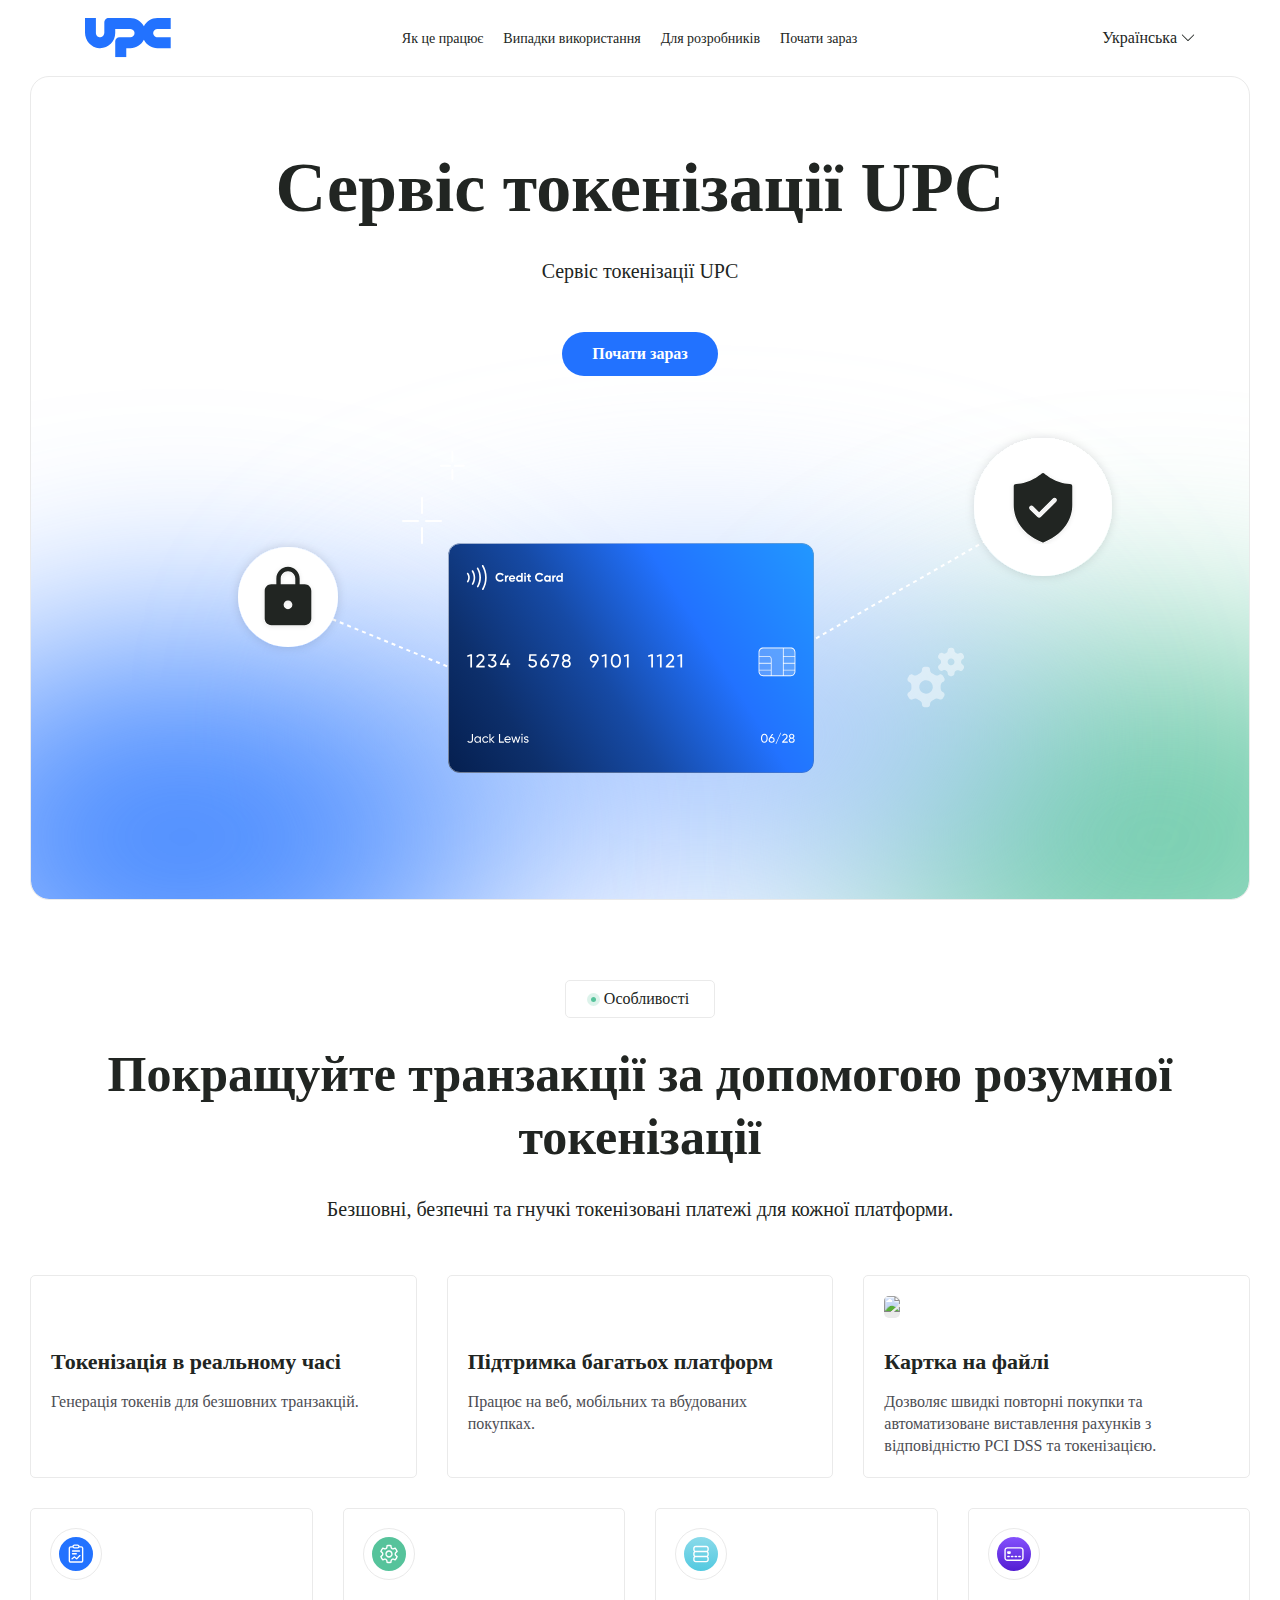
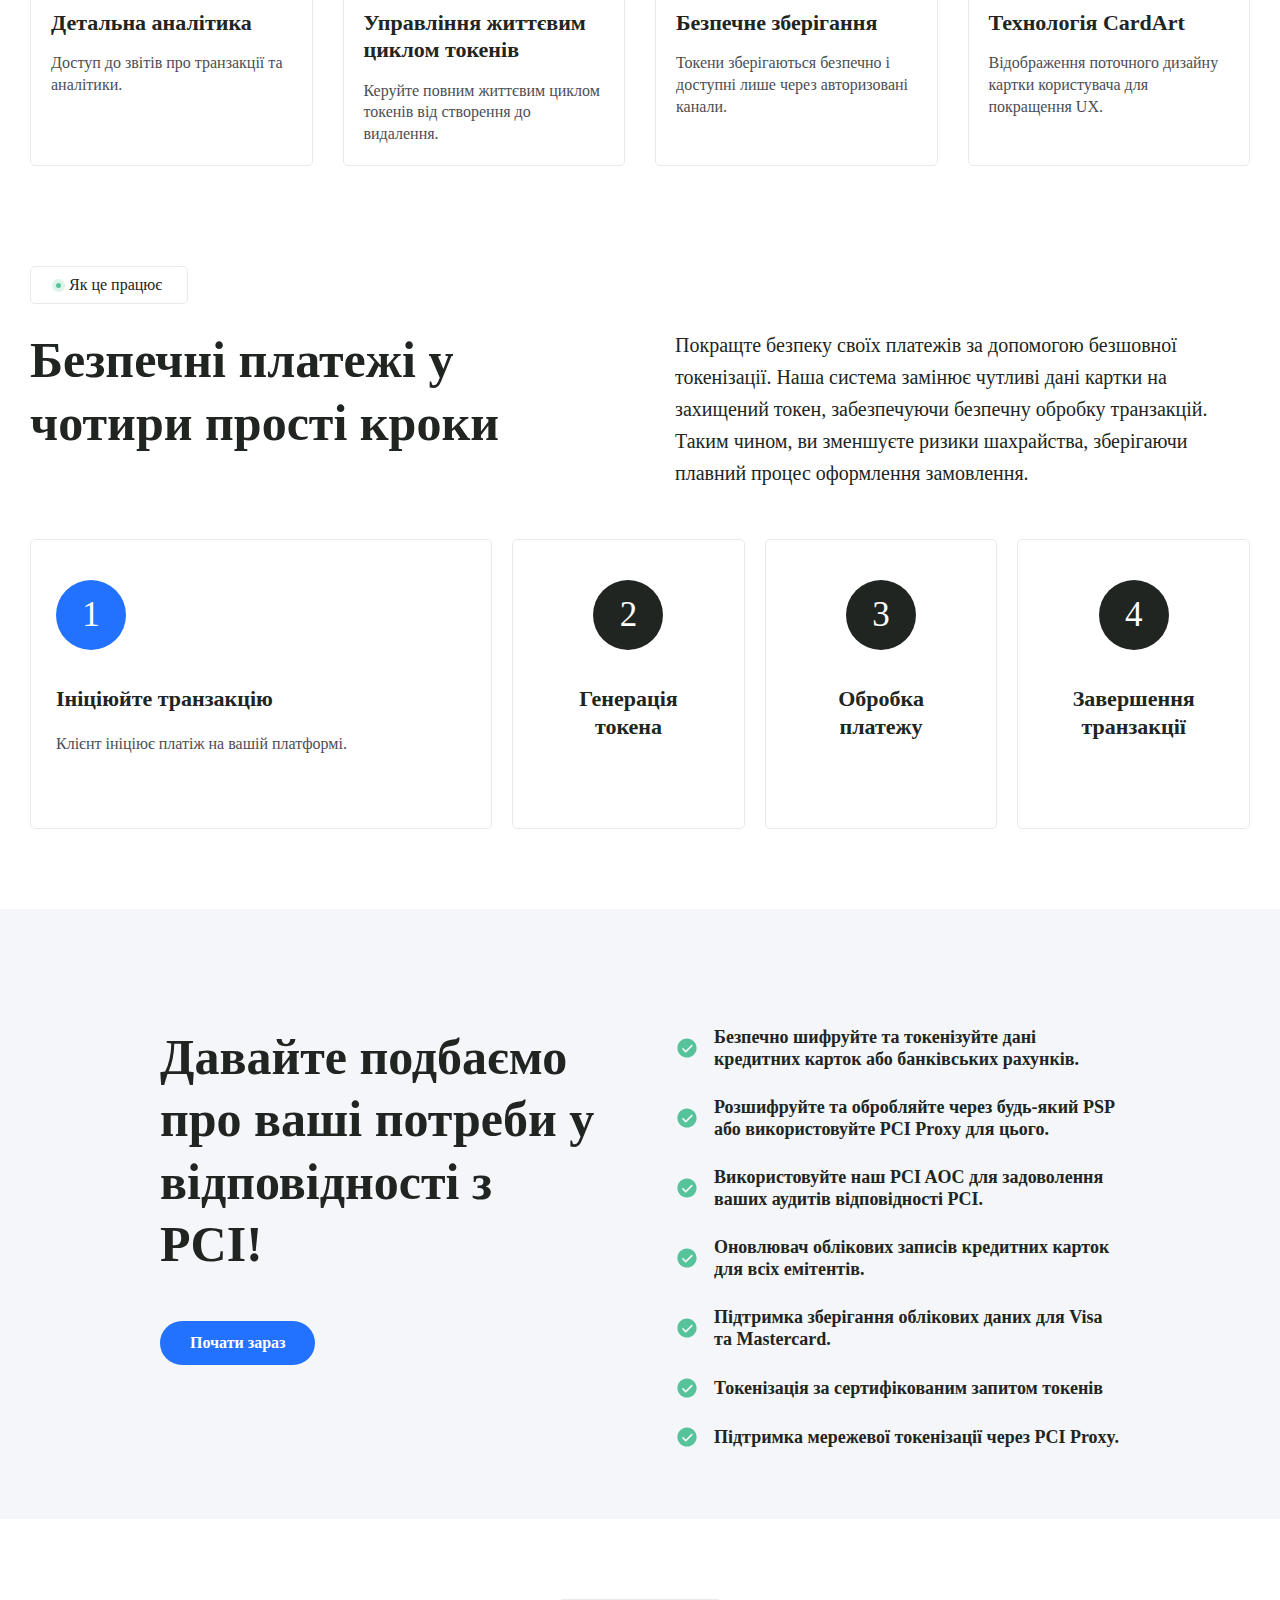
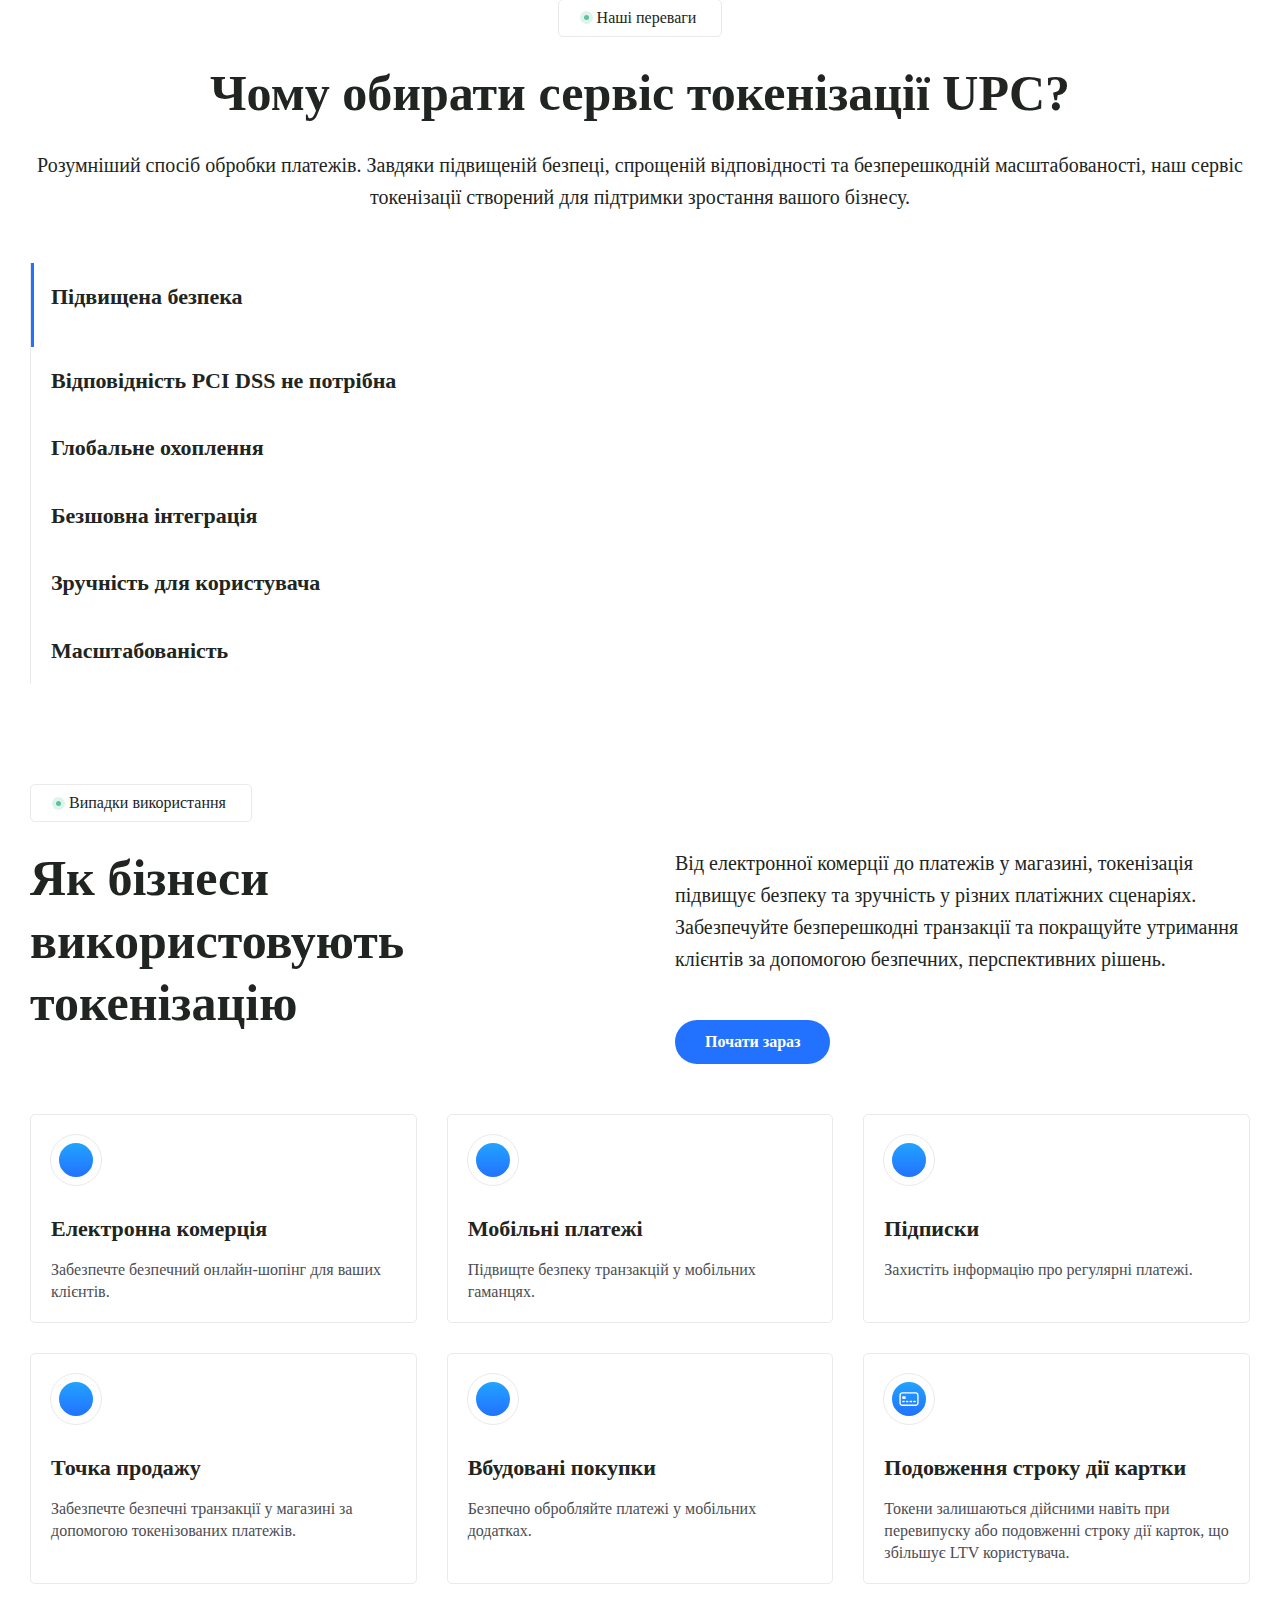
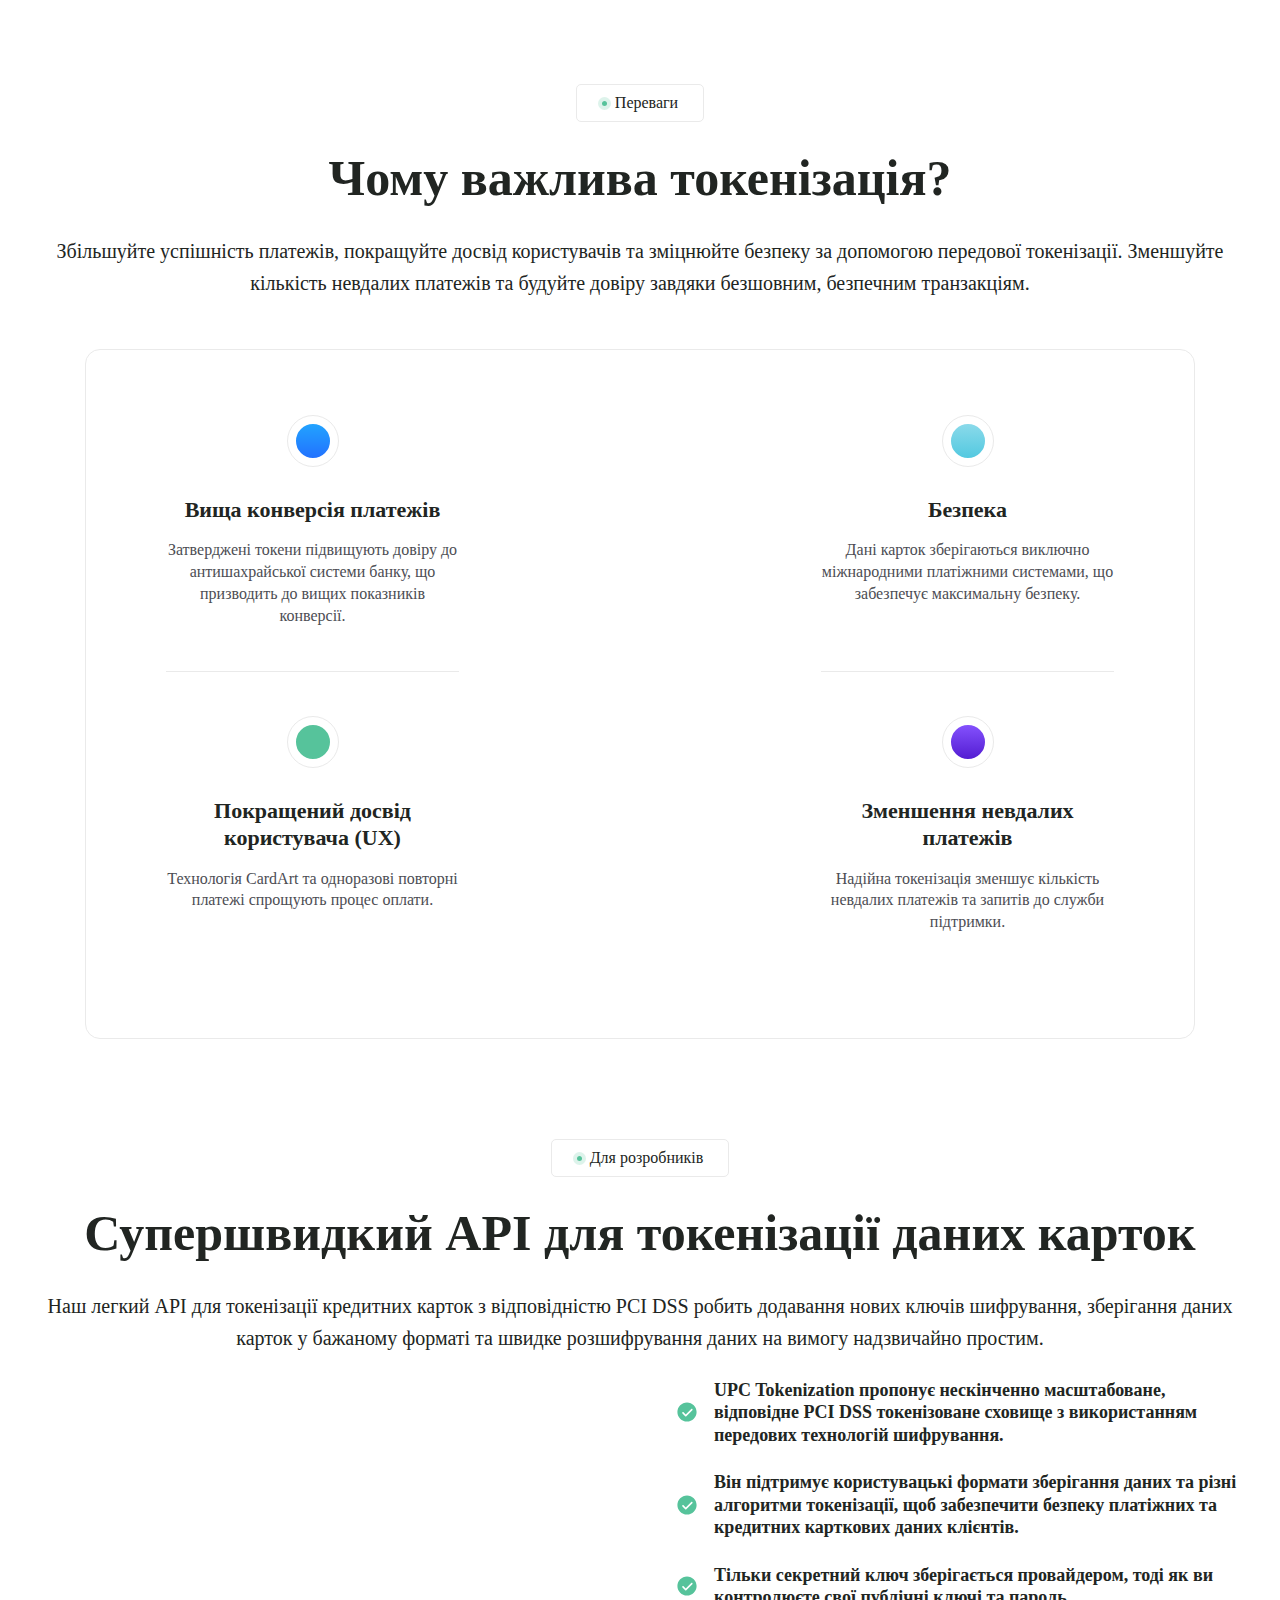
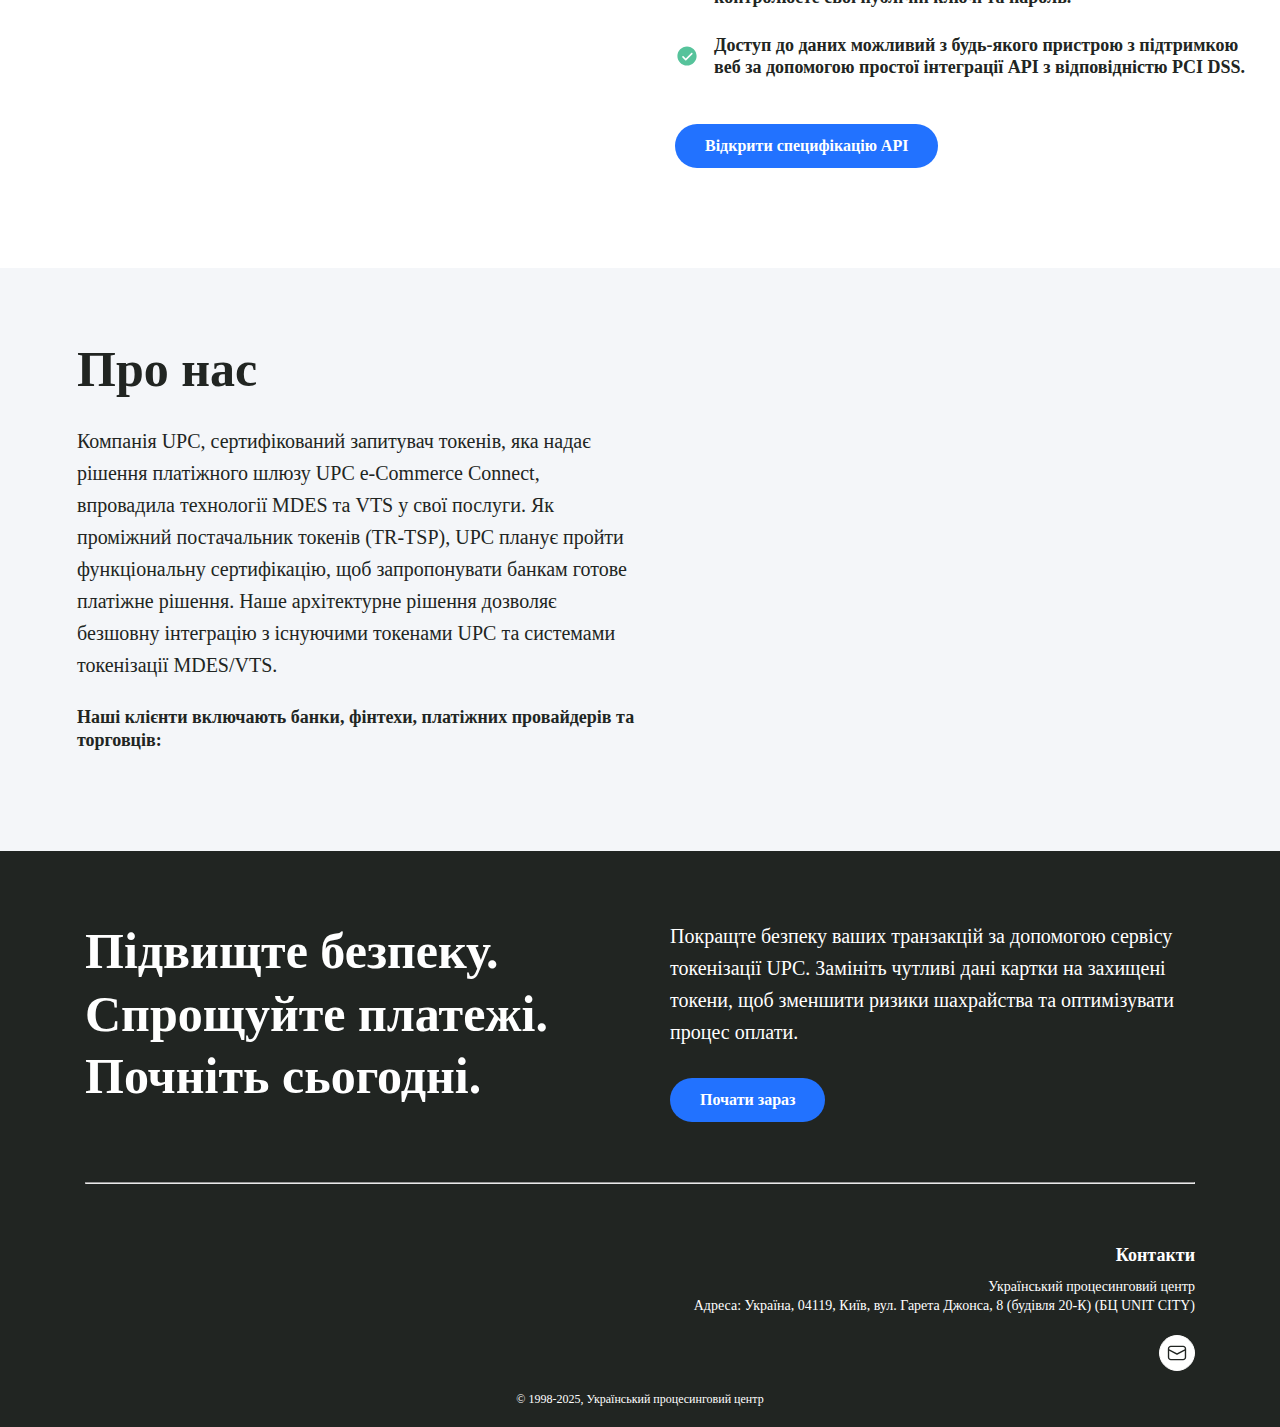
==== uk/index.html @ 0ae1724d "2.3.v not lazy" ====
<!DOCTYPE html><html  lang="uk-UA" dir="ltr" class="" style=""><head><meta charset="utf-8">
<meta name="viewport" content="width=device-width, initial-scale=1">
<title>Токенізація платіжних карток</title>
<style>@font-face{font-family:Geologica;font-style:normal;font-weight:300,500,600;src:url(/token-service/fonts/Geologica/Geologica-VariableFont_CRSV,SHRP,slnt,wght.ttf) format("truetype")}@font-face{font-family:OpenSans;font-style:normal;font-weight:400;src:url(/token-service/fonts/OpenSans/OpenSans-VariableFont_wdth,wght.ttf) format("truetype")}@font-face{font-family:Lexend;font-style:normal;font-weight:500;src:url(/token-service/fonts/Lexend/Lexend-VariableFont_wght.ttf) format("truetype")}.fade-slide-down-enter-active,.fade-slide-down-leave-active{transition:opacity .2s ease,transform .2s ease}.fade-slide-down-enter,.fade-slide-down-leave-to{opacity:0;transform:translateY(-20px)}.fade-enter-active,.fade-leave-active{transition:opacity .2s ease}.fade-enter,.fade-in,.fade-leave-to{opacity:0}.fade-in{transform:none;transition:opacity .5s ease-in-out .2s,transform .5s ease-in-out .2s}@media (max-width:575.98px){.fade-in{opacity:1;transform:none}}@media (min-width:576px) and (max-width:991.98px){.fade-in{opacity:1;transform:none}}.fade-in.visible{opacity:1}.fade-in-up{opacity:0;transform:translateY(100px);transition:opacity .5s ease-in-out .2s,transform .5s ease-in-out .2s}.fade-in-up.visible{transform:translateY(0)}@media (max-width:575.98px){.fade-in-up{opacity:1;transform:none}}@media (min-width:576px) and (max-width:991.98px){.fade-in-up{opacity:1;transform:none}}.fade-in-up.visible{opacity:1}.fade-in-down{opacity:0;transform:translateY(-100px);transition:opacity .5s ease-in-out .2s,transform .5s ease-in-out .2s}.fade-in-down.visible{transform:translateY(0)}@media (max-width:575.98px){.fade-in-down{opacity:1;transform:none}}@media (min-width:576px) and (max-width:991.98px){.fade-in-down{opacity:1;transform:none}}.fade-in-down.visible{opacity:1}.fade-in-left{opacity:0;transform:translate(-100px);transition:opacity .5s ease-in-out .2s,transform .5s ease-in-out .2s}.fade-in-left.visible{transform:translate(0)}@media (max-width:575.98px){.fade-in-left{opacity:1;transform:none}}@media (min-width:576px) and (max-width:991.98px){.fade-in-left{opacity:1;transform:none}}.fade-in-left.visible{opacity:1}.fade-in-right{opacity:0;transform:translate(100px);transition:opacity .5s ease-in-out .2s,transform .5s ease-in-out .2s}.fade-in-right.visible{transform:translate(0)}@media (max-width:575.98px){.fade-in-right{opacity:1;transform:none}}@media (min-width:576px) and (max-width:991.98px){.fade-in-right{opacity:1;transform:none}}.fade-in-right.visible{opacity:1}*,:after,:before{box-sizing:border-box;font-weight:400;margin:0}body{background:#fff;color:#212522;font-family:OpenSans;font-size:16px;font-weight:400;letter-spacing:0;line-height:21.79px;min-height:100vh;transition:color .5s ease-in-out,background-color .5s ease-in-out}img{image-rendering:crisp-edges}.main-container{overflow:hidden}.base-textfield,.main{position:relative}.base-textfield{border:1px solid #eaeaea;border-radius:5px;display:flex;flex-direction:column;gap:4px;height:50px;justify-content:space-between;padding:5px 35px 7px 15px}.base-textfield--error{border-color:#ea4335}.base-textfield:hover{border-color:#2272ff;box-shadow:0 1px 1px #164aa526}.base-textfield__label{font-size:1rem;line-height:1.25rem;pointer-events:none;transform:translateY(8px);transition:all .2s ease}.base-textfield__label,.base-textfield__label.floating{color:#4c4d53b2;font-family:Geologica;font-weight:300}.base-textfield__label.floating{font-size:.625rem;line-height:.78125rem;transform:translateY(0)}.base-textfield__icon-wrapper{position:absolute;right:15px;top:27px;transform:translateY(-50%)}.base-textfield__icon{height:16px;width:16px}.base-textfield__input{all:unset;box-sizing:border-box;display:inline-block;font-family:Geologica;font-size:1rem;font-weight:300;line-height:1.25rem;overflow:hidden;white-space:nowrap;width:100%}.base-textfield__input *{white-space:nowrap}.base-textfield__search{all:unset;box-sizing:border-box;display:inline-block;font-family:Geologica;font-size:1rem;font-weight:300;line-height:1.25rem;width:100%}.base-textfield__message{color:#4c4d53b2;font-family:Geologica;font-size:.625rem;font-weight:300;line-height:.78125rem;margin-left:1px;transition:.2s ease}.base-textfield__message--error{color:#ea4335}.base-textfield__dropdoun{background:#fff;border:1px solid #eaeaea;border-radius:6px;box-shadow:0 2px 4px #00000014;left:0;margin-top:4px;min-width:140px;position:absolute;top:100%;width:100%;z-index:1000}.base-textfield__options{cursor:pointer;display:flex;flex-direction:column;gap:10px;list-style:none;max-height:240px;overflow:auto;padding:0;scrollbar-color:#0f3373 #fff;scrollbar-width:thin;width:100%}.base-textfield__options::-webkit-scrollbar{border-radius:4px;height:8px;width:8px}.base-textfield__options::-webkit-scrollbar-thumb{background-color:#0f3373;background:#0f3373;border-radius:4px}.base-textfield__options::-webkit-scrollbar-thumb:hover{background:#0f3373}@media (min-width:576px) and (max-width:991.98px){.base-textfield__options{max-height:140px}}@media (max-width:575.98px){.base-textfield__options{max-height:140px}}.base-textfield__option{font-family:Geologica;font-size:1rem;font-weight:300;line-height:1.25rem;padding:10px 15px}.base-textfield__option--active,.base-textfield__option:hover{background:#2272ff1a}.base-textfield__option--error{color:#4c4d53}.base-textfield__option--error:hover{background:none}.badge{align-items:center;border:1px solid #eaeaea;border-radius:5px;display:flex;gap:8px;padding:8px 25px;width:-moz-max-content;width:max-content}@media (max-width:575.98px){.badge{padding:6px 18px}}.badge__text{align-items:center;display:flex;font-family:Geologica;font-weight:500;gap:8px}@media (min-width:1200.98px){.badge__text{font-size:1rem;line-height:1.25rem}}@media (min-width:576px) and (max-width:1200px){.badge__text{font-size:clamp(.875rem,2vw,1rem);line-height:clamp(1.09375rem,2vw,1.25rem)}}@media (max-width:575.98px){.badge__text{font-size:.875rem;line-height:1.09375rem}}.badge__text:before{background:#56c39b;border-radius:100%;content:"";display:block;height:5px;outline:4px solid rgba(86,195,155,.2);width:5px}.badge-icon{align-items:center;border:8px solid #fff;border-radius:100%;box-sizing:content-box;display:flex;height:34px;justify-content:center;outline:1px solid #eaeaea;width:34px}.badge-icon--blue{background:#2272ff}.badge-icon--blue-gradient{background:linear-gradient(180deg,#22a3ff,#2272ff)}.badge-icon--blue-light-gradient{background:linear-gradient(180deg,#8adaea,#53c9e0)}.badge-icon--green-gradient{background:#56c39b}.badge-icon--green-light-gradient{background:linear-gradient(180deg,#8adaea,#53c9e0)}.badge-icon--purple-gradient{background:linear-gradient(180deg,#8451fd,#531dd2)}.badge-icon img{height:22px;width:22px}.base-button{all:unset;background:#2272ff;border-radius:30px;box-sizing:border-box;color:#fff;cursor:pointer;display:inline-block;font-family:Geologica;font-size:1rem;font-weight:600;line-height:1.25rem;padding:12px 30px;text-align:center;text-decoration:none}.base-button:hover{background:#2272ffe5}.base-button:disabled,.base-button:disabled:hover{background:#2272ffcc}.base-checkbox{align-items:center;display:flex;flex-wrap:wrap;font-family:OpenSans;font-size:.875rem;font-weight:400;gap:10px;letter-spacing:0;line-height:1.191875rem}.base-checkbox__input{opacity:0;position:absolute}.base-checkbox__icon path{fill:none;transition:fill .2s ease}.base-checkbox__icon rect{fill:none;stroke-width:1px;stroke:#4c4d53}.base-checkbox__icon--error rect{stroke:#ea4335}.base-checkbox__icon--checked path,.base-checkbox__icon--error path{fill:#fff}.base-checkbox__icon--checked rect{stroke:#2272ff;fill:#2272ff}.base-modal{align-items:center;background:#00000080;display:flex;height:100%;justify-content:center;left:0;position:fixed;top:0;width:100%;z-index:1000}@media (min-width:576px) and (max-width:991.98px){.base-modal{align-items:flex-start;justify-content:flex-start}}@media (max-width:575.98px){.base-modal{align-items:flex-start;justify-content:flex-start}}.base-modal__content{background:#fff;border-radius:5px;max-height:90vh;position:relative}@media (min-width:576px) and (max-width:991.98px){.base-modal__content{border-radius:0;height:100vh;max-height:100vh;width:100vw}}@media (max-width:575.98px){.base-modal__content{border-radius:0;height:100vh;max-height:100vh;width:100vw}}.base-modal__button{all:unset;background:#fff;padding:5px;position:absolute;right:25px;top:25px;z-index:15}.radio-button-group{align-items:center;display:flex;flex-wrap:wrap;gap:11px}.radio-button-group__input{display:none}.radio-button-group__label{border:1px solid #eaeaea;border-radius:30px;display:inline-block;font-family:Geologica;font-size:.875rem;font-weight:500;line-height:1.09375rem;padding:8px 10px;transition:all .2s ease}.radio-button-group__label:hover{border-color:#2272ff4d}@media (max-width:575.98px){.radio-button-group__label:hover{border-color:#2272ff}}@media (min-width:576px) and (max-width:991.98px){.radio-button-group__label:hover{border-color:#2272ff}}.radio-button-group__label--selected{border-color:#2272ff!important}.header{background-color:#fff;left:0;position:sticky;top:0;transition:transform .2s ease;width:100%;z-index:10}.header--scroll{position:fixed}.header--hidden{transform:translateY(-100%)}.header__container{align-items:center;display:flex;height:76px;justify-content:space-between;margin-left:auto;margin-right:auto;max-width:1170px;padding:0 30px;width:100%}@media (max-width:575.98px){.header__container{max-width:1150px;padding:0 20px}}.header__logo{display:inline-block;line-height:0}.header__logo .logo{height:auto;width:86px}@media (max-width:575.98px){.header__logo .logo{width:68px}}.header__nav{opacity:1;transform:translateY(0);transition:all 0s}@media (max-width:575.98px){.header__nav{background:#fff;left:0;opacity:0;padding:20px 20px 30px;position:absolute;top:100%;transform:translateY(-20px);transition:opacity .2s ease .2s,transform .2s ease .2s,visibility .2s ease .2s;visibility:hidden;width:100%}}@media (min-width:576px) and (max-width:991.98px){.header__nav{background:#fff;left:0;opacity:0;padding:20px 20px 30px;position:absolute;top:100%;transform:translateY(-20px);transition:opacity .2s ease .2s,transform .2s ease .2s,visibility .2s ease .2s;visibility:hidden;width:100%}}@media (max-width:575.98px){.header__nav--active{opacity:1;transform:translateY(0);visibility:visible}}@media (min-width:576px) and (max-width:991.98px){.header__nav--active{opacity:1;transform:translateY(0);visibility:visible}}@media (min-width:992px) and (max-width:1600.98px){.header__nav .nav{align-items:center;display:flex;gap:20px;justify-content:center;padding:0}}@media (min-width:1601px){.header__nav .nav{align-items:center;display:flex;gap:20px;justify-content:center;padding:0}}@media (min-width:576px) and (max-width:991.98px){.header__nav .nav{display:flex;flex-direction:column;gap:20px;padding:0}}@media (max-width:575.98px){.header__nav .nav{display:flex;flex-direction:column;gap:20px;padding:0}}.header__nav .nav__item{list-style:none}.header__nav .nav__link{color:#212522;font-family:Geologica;font-size:.875rem;font-weight:500;line-height:1.09375rem;text-decoration:none;transition:.2s ease}.header__nav .nav__link:hover{color:#2272ff}.nav-mobile-toggle-button{all:unset;display:none;padding:10px 10px 10px 0}@media (max-width:575.98px){.nav-mobile-toggle-button{display:block}}@media (min-width:576px) and (max-width:991.98px){.nav-mobile-toggle-button{display:block}}.footer{background:#212522}.footer__container{margin-left:auto;margin-right:auto;max-width:1170px;padding:0 30px;width:100%}@media (max-width:575.98px){.footer__container{max-width:1150px;padding:0 20px}}.footer__content{display:grid;gap:25px 60px;grid-template-columns:repeat(auto-fit,minmax(300px,1fr));margin-top:69px}@media (max-width:575.98px){.footer__content{grid-template-columns:100%}}.footer__hr{border-color:#eaeaea;margin:60px 0}.footer__title{color:#fff;font-family:Geologica;font-weight:600}@media (min-width:1200.98px){.footer__title{font-size:3.125rem;line-height:3.90625rem}}@media (min-width:576px) and (max-width:1200px){.footer__title{font-size:clamp(2.5rem,3vw,3.125rem);line-height:clamp(2.65625rem,3vw,3.90625rem)}}@media (max-width:575.98px){.footer__title{font-size:2.125rem;line-height:2.65625rem;text-align:center}}.footer__subtitle{color:#fff;font-family:OpenSans;font-weight:400;margin-bottom:30px}@media (min-width:1200.98px){.footer__subtitle{font-size:1.25rem;line-height:2rem}}@media (min-width:576px) and (max-width:1200px){.footer__subtitle{font-size:clamp(1rem,3vw,1.25rem);line-height:clamp(1.5rem,3vw,2rem)}}@media (max-width:575.98px){.footer__subtitle{font-size:1rem;line-height:1.5rem;text-align:center}.footer__button{display:block;margin-left:auto;margin-right:auto}}.footer__logo{display:flex;gap:26px}@media (max-width:575.98px){.footer__logo{gap:40px}}.footer__logo img{height:36px}.footer__contacts{display:flex;gap:25px 60px;justify-content:space-between}@media (max-width:575.98px){.footer__contacts{align-items:center;flex-direction:column}}.footer__address-title{color:#fff;font-family:Geologica;font-style:normal;font-weight:600;text-align:right}@media (min-width:1200.98px){.footer__address-title{font-size:1.125rem;line-height:1.40625rem}}@media (min-width:576px) and (max-width:1200px){.footer__address-title{font-size:clamp(1rem,3vw,1.125rem);line-height:clamp(1.25rem,3vw,1.40625rem)}}@media (max-width:575.98px){.footer__address-title{font-size:1rem;line-height:1.25rem;margin-top:40px;text-align:center}}.footer__address-name{color:#fff;font-family:OpenSans;font-size:.875rem;font-style:normal;font-weight:400;letter-spacing:0;line-height:1.191875rem;margin-top:10px;text-align:right}@media (max-width:575.98px){.footer__address-name{text-align:center}}.footer__address-address{color:#fff;font-family:OpenSans;font-size:.875rem;font-style:normal;font-weight:400;letter-spacing:0;line-height:1.191875rem;text-align:right}@media (max-width:575.98px){.footer__address-address{text-align:center}}.footer__copyright{padding:20px 0}@media (max-width:575.98px){.footer__copyright{padding:40px 0 30px}}.footer__copyright p{color:#fff;font-family:OpenSans;font-size:.75rem;font-style:normal;font-weight:400;letter-spacing:0;line-height:1.02125rem;text-align:center}.footer__social-links{align-items:center;display:flex;gap:10px;justify-content:flex-end;margin-top:20px;padding:0}@media (max-width:575.98px){.footer__social-links{gap:30px;justify-content:center;margin-top:40px}}.footer__social-links li{list-style:none}.footer__social-links svg{transition:fill .2s ease}.footer__social-links a{align-items:center;background:#fff;border:1px solid #fff;border-radius:100%;box-sizing:content-box;display:flex;height:34px;justify-content:center;transition:all .2s ease;width:34px}.footer__social-links a:hover{background:transparent}.footer__social-links a:hover svg{fill:#fff}.locale{cursor:pointer;justify-content:flex-end;padding:10px 0 10px 10px;position:relative}.locale,.locale__input{align-items:center;display:flex;gap:4px}.locale__input span{font-family:Geologica;font-size:1rem;font-weight:300;line-height:1.25rem}@media (max-width:575.98px){.locale__input span{display:none}}@media (min-width:576px) and (max-width:991.98px){.locale__input span{display:none}}.locale__icon{height:auto;width:14px}.locale__img{height:auto;width:22px}.locale__options{background:#fff;border:1px solid #eaeaea;box-shadow:0 2px 4px #00000014;cursor:pointer;list-style:none;margin-top:4px;max-height:170px;overflow:auto;padding:0;position:absolute;right:0;scrollbar-color:#0f3373 #fff;scrollbar-width:thin;top:100%;width:170px;z-index:0}.locale__options::-webkit-scrollbar{border-radius:4px;height:8px;width:8px}.locale__options::-webkit-scrollbar-thumb{background-color:#0f3373;background:#0f3373;border-radius:4px}.locale__options::-webkit-scrollbar-thumb:hover{background:#0f3373}.locale__options.active{z-index:10}.locale__option{align-items:center;display:flex;gap:4px;padding:7px 15px}.locale__option:hover{background:#2272ff1a}.locale__option span{font-family:Geologica;font-size:1rem;font-weight:300;line-height:1.25rem}.scroll-to-top{align-items:center;background:#2272ff;border-radius:100%;bottom:30px;display:flex;height:50px;justify-content:center;position:fixed;right:30px;transition:all .2s ease;width:50px}.scroll-to-top:hover{background:#2272ffe5}.scroll-to-top--stop{position:absolute}.scroll-to-top svg{height:24px;width:24px}.main-container{display:grid;grid-template-columns:100%;grid-template-rows:max-content 1fr max-content;min-height:100vh}.code-highlighting{overflow:auto;scrollbar-color:#fff rgba(12,43,98,.898);scrollbar-width:thin}.code-highlighting::-webkit-scrollbar{border-radius:4px;height:8px;width:8px}.code-highlighting::-webkit-scrollbar-thumb{background-color:#fff;background:#fff;border-radius:4px}.code-highlighting::-webkit-scrollbar-thumb:hover{background:#fff}.code-highlighting pre[class*=language-].line-numbers{padding-left:1em;padding-top:3rem}.code-highlighting :not(pre)>code[class*=language-],.code-highlighting pre[class*=language-]{background:#0c2b62e5;border:none;border-radius:5px;box-shadow:none}.code-highlighting .code-toolbar .toolbar{opacity:1}.code-highlighting div.code-toolbar>.toolbar>.toolbar-item>button,.code-highlighting div.code-toolbar>.toolbar>.toolbar-item>button:hover{all:unset;border:1px solid #fff;border-radius:20px;color:#fff!important;color:#4c4d53b2;cursor:pointer;display:block;font-family:Geologica;font-size:.625rem;font-weight:300;line-height:.78125rem;margin:16px 20px;padding:5px 12px}.code-highlighting .language-css .token.string,.code-highlighting .style .token.string,.code-highlighting .token.attr-name,.code-highlighting .token.attr-value,.code-highlighting .token.char,.code-highlighting .token.entity,.code-highlighting .token.inserted,.code-highlighting .token.operator,.code-highlighting .token.string,.code-highlighting .token.url,.code-highlighting .token.variable,.code-highlighting code[class*=language-],.code-highlighting pre[class*=language-]{color:#00e5ac;text-shadow:none}.code-highlighting .line-numbers-rows>span:before,.code-highlighting .token.boolean,.code-highlighting .token.cdata,.code-highlighting .token.comment,.code-highlighting .token.deleted,.code-highlighting .token.doctype,.code-highlighting .token.number,.code-highlighting .token.prolog,.code-highlighting .token.tag{color:#fff;text-shadow:none}.code-highlighting .token.namespace,.code-highlighting .token.punctuation{opacity:1}.hero__container{margin-left:auto;margin-right:auto;max-width:calc(100% + 60px);padding:0 30px;width:100%}@media (max-width:575.98px){.hero__container{max-width:calc(100% + 40px);padding:0}}@media (min-width:576px) and (max-width:991.98px){.hero__container{padding:0}}.hero__container-background{border:1px solid #eaeaea;border-radius:19px;height:calc(100vh - 76px);overflow:hidden;position:relative}.hero__container-background:before{background:radial-gradient(ellipse at center,#56c39be6 0,#56c39be6 15%,#56c39b99 55%,#56c39b4d);border-radius:50%;bottom:-20%;content:"";display:block;filter:blur(100px);height:55%;position:absolute;right:-20%;width:55%;z-index:-1}@media (max-width:575.98px){.hero__container-background:before{background:radial-gradient(ellipse at center,#56c39be6 0,#56c39be6 15%,#56c39b99 55%,#56c39b4d);border-radius:50%;bottom:-15%;content:"";display:block;filter:blur(75px);height:57%;position:absolute;right:-15%;width:70%;z-index:-1}}.hero__container-background:after{background:radial-gradient(ellipse at center,#2272ffe6 0,#2272ffe6 15%,#2272ff99 55%,#2272ff4d);border-radius:50%;bottom:-20%;content:"";display:block;filter:blur(100px);height:55%;left:-15%;position:absolute;width:55%;z-index:-1}@media (max-width:575.98px){.hero__container-background:after{background:radial-gradient(ellipse at center,#2272ffe6 0,#2272ffe6 15%,#2272ff99 55%,#2272ff4d);border-radius:50%;bottom:-15%;content:"";display:block;filter:blur(100px);height:57%;left:-40%;position:absolute;width:70%;z-index:-1}}.hero__container-background>span{background:radial-gradient(ellipse at center,#9abfffe6 0,#9abfffe6 15%,#9abfff99 55%,#9abfff4d);border-radius:50%;bottom:0;content:"";display:block;filter:blur(100px);height:40%;left:25%;position:absolute;width:60%;z-index:-1}@media (max-width:575.98px){.hero__container-background{border:none;padding:0 20px}}@media (min-width:576px) and (max-width:991.98px){.hero__container-background{border:none;padding:0 20px}}.hero__content{align-items:center;display:flex;flex-direction:column;position:relative}.hero__title{font-family:Geologica;font-weight:600;margin-top:70px;text-align:center}@media (min-width:1200.98px){.hero__title{font-size:4.375rem;line-height:5.15625rem}}@media (min-width:576.98px) and (max-width:1200px){.hero__title{font-size:clamp(3rem,4vw,4.375rem);line-height:clamp(2.65625rem,6vw,5.15625rem)}}@media (max-width:575.98px){.hero__title{font-size:2rem;line-height:2.65625rem}}.hero__subtitle{font-family:OpenSans;font-weight:400;margin-top:25px;text-align:center}@media (min-width:1200.98px){.hero__subtitle{font-size:1.25rem;line-height:2rem}}@media (min-width:576px) and (max-width:1200px){.hero__subtitle{font-size:clamp(1rem,3vw,1.25rem);line-height:clamp(1.5rem,3vw,2rem)}}@media (max-width:575.98px){.hero__subtitle{font-size:1rem;line-height:1.5rem;margin-top:20px}}.hero__button{margin-top:45px}@media (max-width:575.98px){.hero__button{margin-top:30px}}.hero__bcg{display:flex;justify-content:center;padding:46px 20px;width:100%}@media (max-width:575.98px){.hero__bcg{padding:46px 20px}}.hero-svg-mobile{display:none}@media (max-width:575.98px){.hero-svg-mobile{display:block;height:auto;width:100%}}.hero-svg{margin-left:6%;margin-top:-50px;max-width:100%;position:relative}@media (max-width:575.98px){.hero-svg{display:none}}.hero-svg:hover .hero-svg__security-line{d:path("M60 229L406 341L813 137")}.hero-svg:hover .hero-svg__lock{transform:scale(.9);transform-origin:60px 225px}.hero-svg:hover .hero-svg__protection{transform:scale(.9);transform-origin:815px 135px}.hero-svg:hover .hero-svg__stars{transform:translate(-10px,-50px)}.hero-svg:hover .hero-svg__gears{transform:translate(5px,10px)}.hero-svg:hover .hero-svg__card{transform:translateY(-7%) rotateX(45deg) scaleY(1.05) scaleX(1)}.hero-svg:hover .hero-svg__hash{opacity:1;transform:scale(1.1);transition:all .7s cubic-bezier(.4,0,.2,1) .2s}.hero-svg svg{max-width:100%}.hero-svg__lock,.hero-svg__security-line{transition:all .7s cubic-bezier(.4,0,.2,1)}.hero-svg__lock{transform-origin:60px 285px}.hero-svg__protection{transform-origin:815px 195px;transition:all .7s cubic-bezier(.4,0,.2,1)}.hero-svg__card-wrapper{bottom:0;left:45%;perspective:1000px;position:absolute;transform:translate(-50%)}.hero-svg__card{transform:rotateX(0) scale(1);transition:all .7s cubic-bezier(.4,0,.2,1)}.hero-svg__hash-wrapper{bottom:33%;left:45%;position:absolute;transform:translate(-50%)}.hero-svg__hash{opacity:0;transition:.3s cubic-bezier(.4,0,.2,1)}.hero-svg__gears,.hero-svg__stars{transition:all .5s ease-in-out}.about-us{background:#f4f6f9;margin-top:clamp(100px,3vw,170px);padding:70px 47px;position:relative}@media (max-width:575.98px){.about-us{padding:50px 0}}@media (min-width:576px) and (max-width:991.98px){.about-us{padding:50px 0}}.about-us__container{display:flex;gap:25px;justify-content:space-between;margin-left:auto;margin-right:auto;max-width:1340px;padding:0 30px;width:100%}@media (max-width:575.98px){.about-us__container{max-width:1320px;padding:0 20px}}@media (min-width:576px) and (max-width:991.98px){.about-us__container{flex-wrap:wrap}}@media (max-width:575.98px){.about-us__container{flex-wrap:wrap}}.about-us__content{max-width:50%;width:798px}@media (max-width:575.98px){.about-us__content{max-width:100%}}@media (min-width:576px) and (max-width:991.98px){.about-us__content{max-width:100%}}.about-us__logos{align-items:flex-end;display:flex;flex-direction:column;gap:20px;height:100%;justify-content:space-between;padding:70px 0;position:absolute;right:0;top:0;width:-moz-max-content;width:max-content}@media (min-width:576px) and (max-width:991.98px){.about-us__logos{padding:0;position:static;width:100%}}@media (max-width:575.98px){.about-us__logos{align-items:center;margin-top:60px;padding:0;position:static;width:100%}}@media (min-width:576px) and (max-width:991.98px){.about-us__logo-upc{display:none}}@media (max-width:575.98px){.about-us__logo-upc{display:none}}.about-us__cards-logo{display:flex;gap:40px;height:30px;margin-right:77px}@media (max-width:575.98px){.about-us__cards-logo{height:25px;margin-right:0}}@media (min-width:576px) and (max-width:991.98px){.about-us__cards-logo{margin-right:0;margin-top:40px}}.about-us__cards-logo img{height:100%;width:auto}.about-us__title{font-family:Geologica;font-weight:600}@media (min-width:1200.98px){.about-us__title{font-size:3.125rem;line-height:3.90625rem}}@media (min-width:576px) and (max-width:1200px){.about-us__title{font-size:clamp(2.5rem,3vw,3.125rem);line-height:clamp(2.65625rem,3vw,3.90625rem)}}@media (max-width:575.98px){.about-us__title{font-size:2.125rem;line-height:2.65625rem;margin-top:20px;text-align:center}}.about-us__text{font-family:OpenSans;font-weight:400;margin-top:25px}@media (min-width:1200.98px){.about-us__text{font-size:1.25rem;line-height:2rem}}@media (min-width:576px) and (max-width:1200px){.about-us__text{font-size:clamp(1rem,3vw,1.25rem);line-height:clamp(1.5rem,3vw,2rem)}}@media (max-width:575.98px){.about-us__text{font-size:1rem;line-height:1.5rem;margin-top:20px;text-align:center}}.about-us__text-title{font-family:Geologica;font-weight:600;margin-top:25px}@media (min-width:1200.98px){.about-us__text-title{font-size:1.125rem;line-height:1.40625rem}}@media (min-width:576px) and (max-width:1200px){.about-us__text-title{font-size:clamp(1rem,3vw,1.125rem);line-height:clamp(1.25rem,3vw,1.40625rem)}}@media (max-width:575.98px){.about-us__text-title{font-size:1rem;line-height:1.25rem;margin-top:20px;text-align:center}}.about-us__list-numeric{display:flex;gap:40px 25px;justify-content:space-between;margin-top:30px;width:100%}@media (min-width:576px) and (max-width:991.98px){.about-us__list-numeric{justify-content:flex-start}}@media (max-width:575.98px){.about-us__list-numeric{align-items:center;flex-direction:column}}.about-us__numeric{display:flex;flex-direction:column;gap:15px}@media (max-width:575.98px){.about-us__numeric{align-items:center}}.about-us__number{color:#2272ff;display:flex;font-family:Geologica;font-weight:600;gap:5px}@media (min-width:1200.98px){.about-us__number{font-size:4.375rem;line-height:5.15625rem}}@media (min-width:576.98px) and (max-width:1200px){.about-us__number{font-size:clamp(3rem,4vw,4.375rem);line-height:clamp(2.65625rem,6vw,5.15625rem)}}@media (max-width:575.98px){.about-us__number{font-size:2rem;line-height:2.65625rem}}.about-us__number--large{width:250px}@media (max-width:575.98px){.about-us__number--large{justify-content:center;width:auto}}.about-us__numeric-text{font-family:OpenSans;font-weight:400;margin-left:2px}@media (min-width:1200.98px){.about-us__numeric-text{font-size:1.25rem;line-height:2rem}}@media (min-width:576px) and (max-width:1200px){.about-us__numeric-text{font-size:clamp(1rem,3vw,1.25rem);line-height:clamp(1.5rem,3vw,2rem)}}@media (max-width:575.98px){.about-us__numeric-text{font-size:1rem;line-height:1.5rem}}.benefits__container{align-items:center;display:flex;flex-direction:column;margin-left:auto;margin-right:auto;margin-top:clamp(100px,3vw,120px);max-width:1340px;padding:0 30px;width:100%}@media (max-width:575.98px){.benefits__container{max-width:1320px;padding:0 20px}}.benefits__title{font-family:Geologica;font-weight:600;margin-top:25px;text-align:center}@media (min-width:1200.98px){.benefits__title{font-size:3.125rem;line-height:3.90625rem}}@media (min-width:576px) and (max-width:1200px){.benefits__title{font-size:clamp(2.5rem,3vw,3.125rem);line-height:clamp(2.65625rem,3vw,3.90625rem)}}@media (max-width:575.98px){.benefits__title{font-size:2.125rem;line-height:2.65625rem;margin-top:20px}}.benefits__subtitle{font-family:OpenSans;font-weight:400;margin-top:25px;text-align:center}@media (min-width:1200.98px){.benefits__subtitle{font-size:1.25rem;line-height:2rem}}@media (min-width:576px) and (max-width:1200px){.benefits__subtitle{font-size:clamp(1rem,3vw,1.25rem);line-height:clamp(1.5rem,3vw,2rem)}}@media (max-width:575.98px){.benefits__subtitle{font-size:1rem;line-height:1.5rem;margin-top:20px}}.benefits__cards{align-items:stretch;border:1px solid #eaeaea;border-radius:15px;display:grid;gap:45px;grid-template-areas:"card-1 phone card-2" "card-3 phone card-4";grid-template-columns:1fr minmax(179px,272px) 1fr;grid-template-rows:1fr 1fr;margin-top:50px;max-width:1110px;padding:66px 80px}@media (max-width:575.98px){.benefits__cards{border:none;border-radius:none;gap:20px;grid-template-areas:"card-1" "card-3" "phone" "card-2" "card-4";grid-template-columns:100%;grid-template-rows:auto;margin-top:40px;padding:0 38px}}.benefits__card{height:100%}.benefits__card--line{padding-bottom:45px;position:relative}@media (max-width:575.98px){.benefits__card--line{padding-bottom:20px}}.benefits__card--line:after{border-bottom:1px solid #eaeaea;bottom:0;content:"";left:0;position:absolute;width:100%}.benefits__card .badge-icon{margin-left:auto;margin-right:auto}.benefits__card h4{font-family:Geologica;font-weight:600;margin-top:30px;text-align:center}@media (min-width:1200.98px){.benefits__card h4{font-size:1.375rem;line-height:1.71875rem}}@media (min-width:576px) and (max-width:1200px){.benefits__card h4{font-size:clamp(1.25rem,3vw,1.375rem);line-height:clamp(1.5625rem,3vw,1.71875rem)}}@media (max-width:575.98px){.benefits__card h4{font-size:1.25rem;line-height:1.5625rem;margin-top:20px}}.benefits__card p{color:#4c4d53;font-family:OpenSans;font-weight:400;letter-spacing:0;margin-top:16px;text-align:center}@media (min-width:1200.98px){.benefits__card p{font-size:1rem;line-height:1.361875rem}}@media (min-width:576px) and (max-width:1200px){.benefits__card p{font-size:clamp(.875rem,2vw,1rem);line-height:clamp(1.191875rem,2vw,1.361875rem)}}@media (max-width:575.98px){.benefits__card p{font-size:.875rem;line-height:1.191875rem;margin-top:10px}}.benefits__phone{align-items:center;display:flex;justify-content:center}.benefits__phone img{height:auto;max-width:100%;width:100%}@media (max-width:575.98px){.benefits__phone img{max-width:179px}}.features__container{align-items:center;display:flex;flex-direction:column;margin-left:auto;margin-right:auto;margin-top:clamp(80px,3vw,150px);max-width:1340px;padding:0 30px;width:100%}@media (max-width:575.98px){.features__container{max-width:1320px;padding:0 20px}}.features__title{font-family:Geologica;font-weight:600;margin-top:25px;text-align:center}@media (min-width:1200.98px){.features__title{font-size:3.125rem;line-height:3.90625rem}}@media (min-width:576px) and (max-width:1200px){.features__title{font-size:clamp(2.5rem,3vw,3.125rem);line-height:clamp(2.65625rem,3vw,3.90625rem)}}@media (max-width:575.98px){.features__title{font-size:2.125rem;line-height:2.65625rem;margin-top:20px}}.features__subtitle{font-family:OpenSans;font-weight:400;margin-top:25px;text-align:center}@media (min-width:1200.98px){.features__subtitle{font-size:1.25rem;line-height:2rem}}@media (min-width:576px) and (max-width:1200px){.features__subtitle{font-size:clamp(1rem,3vw,1.25rem);line-height:clamp(1.5rem,3vw,2rem)}}@media (max-width:575.98px){.features__subtitle{font-size:1rem;line-height:1.5rem;margin-top:20px}}.features__cards-3{display:grid;gap:30px;grid-template-columns:repeat(3,1fr);margin-top:50px}@media (max-width:575.98px){.features__cards-3{gap:25px;grid-template-columns:100%;margin-top:40px}}.features__cards-4{display:grid;gap:30px;grid-template-columns:repeat(4,1fr);margin-top:30px}@media (max-width:575.98px){.features__cards-4{gap:25px;grid-template-columns:100%;margin-top:25px}}@media (min-width:576px) and (max-width:991.98px){.features__cards-4{gap:25px;grid-template-columns:repeat(2,1fr)}}.features__card{border:1px solid #eaeaea;border-radius:5px;font-size:0;padding:20px}@media (max-width:575.98px){.features__card{padding:15px}}.features__card h4{font-family:Geologica;font-weight:600;margin-top:30px}@media (min-width:1200.98px){.features__card h4{font-size:1.375rem;line-height:1.71875rem}}@media (min-width:576px) and (max-width:1200px){.features__card h4{font-size:clamp(1.25rem,3vw,1.375rem);line-height:clamp(1.5625rem,3vw,1.71875rem)}}@media (max-width:575.98px){.features__card h4{font-size:1.25rem;line-height:1.5625rem;margin-top:20px}}.features__card p{color:#4c4d53;font-family:OpenSans;font-weight:400;letter-spacing:0;margin-top:16px}@media (min-width:1200.98px){.features__card p{font-size:1rem;line-height:1.361875rem}}@media (min-width:576px) and (max-width:1200px){.features__card p{font-size:clamp(.875rem,2vw,1rem);line-height:clamp(1.191875rem,2vw,1.361875rem)}}@media (max-width:575.98px){.features__card p{font-size:.875rem;line-height:1.191875rem;margin-top:10px}}.features__card-img{background:#eaeaea;border-radius:5px;height:auto;width:100%}.for-developers__container{margin-left:auto;margin-right:auto;margin-top:clamp(100px,3vw,170px);max-width:1340px;padding:0 30px;width:100%}@media (max-width:575.98px){.for-developers__container{max-width:1320px;padding:0 20px}}.for-developers__container>.for-developers__button{display:none;margin-top:30px;width:-moz-fit-content;width:fit-content}@media (max-width:575.98px){.for-developers__container>.for-developers__button{display:block;margin-left:auto;margin-right:auto}}@media (min-width:576px) and (max-width:991.98px){.for-developers__container>.for-developers__button{display:block;margin-left:auto;margin-right:auto}}.for-developers__badge{display:block;margin-left:auto;margin-right:auto}.for-developers__title{font-family:Geologica;font-weight:600;margin-top:25px;text-align:center}@media (min-width:1200.98px){.for-developers__title{font-size:3.125rem;line-height:3.90625rem}}@media (min-width:576px) and (max-width:1200px){.for-developers__title{font-size:clamp(2.5rem,3vw,3.125rem);line-height:clamp(2.65625rem,3vw,3.90625rem)}}@media (max-width:575.98px){.for-developers__title{font-size:2.125rem;line-height:2.65625rem;margin-top:20px}}.for-developers__subtitle{font-family:OpenSans;font-weight:400;margin-top:25px;text-align:center}@media (min-width:1200.98px){.for-developers__subtitle{font-size:1.25rem;line-height:2rem}}@media (min-width:576px) and (max-width:1200px){.for-developers__subtitle{font-size:clamp(1rem,3vw,1.25rem);line-height:clamp(1.5rem,3vw,2rem)}}@media (max-width:575.98px){.for-developers__subtitle{font-size:1rem;line-height:1.5rem;margin-top:20px}}.for-developers__content{align-items:center;display:grid;gap:25px 70px;grid-template-columns:repeat(auto-fit,minmax(500px,1fr));margin-top:25px}@media (max-width:575.98px){.for-developers__content{grid-template-columns:100%}}.for-developers__content .for-developers__button{margin-top:45px}@media (max-width:575.98px){.for-developers__content .for-developers__button{display:none}}@media (min-width:576px) and (max-width:991.98px){.for-developers__content .for-developers__button{display:none}}.for-developers__img img{max-width:100%}.for-developers__list{display:flex;flex-direction:column;gap:25px}.for-developers__list-item{align-items:center;display:flex;gap:15px}.for-developers__list-item img{width:clamp(20px,3vw,24px)}.for-developers__list-item span{font-family:Geologica;font-weight:600}@media (min-width:1200.98px){.for-developers__list-item span{font-size:1.125rem;line-height:1.40625rem}}@media (min-width:576px) and (max-width:1200px){.for-developers__list-item span{font-size:clamp(1rem,3vw,1.125rem);line-height:clamp(1.25rem,3vw,1.40625rem)}}@media (max-width:575.98px){.for-developers__list-item span{font-size:1rem;line-height:1.25rem}}.how-it-works__container{margin-left:auto;margin-right:auto;margin-top:clamp(100px,3vw,150px);max-width:1340px;padding:0 30px;width:100%}@media (max-width:575.98px){.how-it-works__container{max-width:1320px;padding:0 20px}}.how-it-works__content{display:grid;gap:20px 70px;grid-template-columns:repeat(auto-fit,minmax(300px,1fr));margin-top:25px}@media (max-width:575.98px){.how-it-works__content{grid-template-columns:100%;margin-top:20px}.how-it-works__badge{margin-left:auto;margin-right:auto}}.how-it-works__title{font-family:Geologica;font-weight:600}@media (min-width:1200.98px){.how-it-works__title{font-size:3.125rem;line-height:3.90625rem}}@media (min-width:576px) and (max-width:1200px){.how-it-works__title{font-size:clamp(2.5rem,3vw,3.125rem);line-height:clamp(2.65625rem,3vw,3.90625rem)}}@media (max-width:575.98px){.how-it-works__title{font-size:2.125rem;line-height:2.65625rem;text-align:center}}.how-it-works__subtitle{font-family:OpenSans;font-weight:400}@media (min-width:1200.98px){.how-it-works__subtitle{font-size:1.25rem;line-height:2rem}}@media (min-width:576px) and (max-width:1200px){.how-it-works__subtitle{font-size:clamp(1rem,3vw,1.25rem);line-height:clamp(1.5rem,3vw,2rem)}}@media (max-width:575.98px){.how-it-works__subtitle{font-size:1rem;line-height:1.5rem;text-align:center}}.how-it-works__steps{display:flex;gap:20px;justify-content:space-between;margin-top:50px}@media (max-width:575.98px){.how-it-works__steps{flex-wrap:wrap;gap:25px}}@media (min-width:576px) and (max-width:991.98px){.how-it-works__steps{flex-wrap:wrap}}.how-it-works__step{align-items:center;border:1px solid #eaeaea;border-radius:5px;cursor:pointer;display:flex;flex-direction:column;height:290px;overflow:hidden;padding:40px 25px 58px;transition:all .5s ease-in-out;width:20%}@media (max-width:575.98px){.how-it-works__step{align-items:flex-start;height:auto;padding:20px 15px;width:100%}}@media (min-width:576px) and (max-width:991.98px){.how-it-works__step{align-items:flex-start;height:auto;padding:20px 15px;width:calc(50% - 10px)}}.how-it-works__step:hover .how-it-works__step-number{background:#2272ff}.how-it-works__step h4{font-family:Geologica;font-weight:600;margin-top:35px;max-width:150px;text-align:center;transition:text-align .5s ease-in-out}@media (min-width:1200.98px){.how-it-works__step h4{font-size:1.375rem;line-height:1.71875rem}}@media (min-width:576px) and (max-width:1200px){.how-it-works__step h4{font-size:clamp(1.25rem,3vw,1.375rem);line-height:clamp(1.5625rem,3vw,1.71875rem)}}@media (max-width:575.98px){.how-it-works__step h4{font-size:1.25rem;line-height:1.5625rem;margin-top:25px;max-width:100%;text-align:left}}@media (min-width:576px) and (max-width:991.98px){.how-it-works__step h4{max-width:100%;text-align:left}}.how-it-works__step p{clip-path:inset(5% 35%);color:#4c4d53;font-family:OpenSans;font-weight:400;letter-spacing:0;margin-top:20px;opacity:0}@media (min-width:1200.98px){.how-it-works__step p{font-size:1rem;line-height:1.361875rem}}@media (min-width:576px) and (max-width:1200px){.how-it-works__step p{font-size:clamp(.875rem,2vw,1rem);line-height:clamp(1.191875rem,2vw,1.361875rem)}}@media (max-width:575.98px){.how-it-works__step p{clip-path:inset(0 0);font-size:.875rem;line-height:1.191875rem;margin-top:10px;opacity:1;transition:all .5s ease-in-out .2s}}@media (min-width:576px) and (max-width:991.98px){.how-it-works__step p{clip-path:inset(0 0);opacity:1;transition:all .5s ease-in-out .2s}}.how-it-works__step-number{align-items:center;background:#212522;border-radius:100%;color:#fff;display:inline-flex;font-family:Lexend;font-weight:500;justify-content:center;letter-spacing:0;min-height:clamp(40px,6vw,70px);min-width:clamp(40px,6vw,70px);transition:all .5s ease-in-out}@media (min-width:1200.98px){.how-it-works__step-number{font-size:2.1875rem;line-height:2.734375rem}}@media (min-width:576px) and (max-width:1200px){.how-it-works__step-number{font-size:clamp(1.375rem,2vw,2.1875rem);line-height:clamp(1.71875rem,2vw,2.734375rem)}}@media (max-width:575.98px){.how-it-works__step-number{background:#2272ff;font-size:1.375rem;line-height:1.71875rem}}@media (min-width:576px) and (max-width:991.98px){.how-it-works__step-number{background:#2272ff}}@media (min-width:992px) and (max-width:1600.98px){.how-it-works__step-active{align-items:flex-start;width:40%}.how-it-works__step-active .how-it-works__step-number{background:#2272ff}.how-it-works__step-active h4{max-width:100%;text-align:left}.how-it-works__step-active p{clip-path:inset(0 0);opacity:1;transition:all .5s ease-in-out .25s}}@media (min-width:1601px){.how-it-works__step-active{align-items:flex-start;width:40%}.how-it-works__step-active .how-it-works__step-number{background:#2272ff}.how-it-works__step-active h4{max-width:100%;text-align:left}.how-it-works__step-active p{clip-path:inset(0 0);opacity:1;transition:all .5s ease-in-out .25s}}.our-advantages__container{align-items:center;display:flex;flex-direction:column;margin-left:auto;margin-right:auto;margin-top:clamp(80px,3vw,150px);max-width:1340px;padding:0 30px;width:100%}@media (max-width:575.98px){.our-advantages__container{max-width:1320px;padding:0 20px}}.our-advantages__title{font-family:Geologica;font-weight:600;margin-top:25px;text-align:center}@media (min-width:1200.98px){.our-advantages__title{font-size:3.125rem;line-height:3.90625rem}}@media (min-width:576px) and (max-width:1200px){.our-advantages__title{font-size:clamp(2.5rem,3vw,3.125rem);line-height:clamp(2.65625rem,3vw,3.90625rem)}}@media (max-width:575.98px){.our-advantages__title{font-size:2.125rem;line-height:2.65625rem;margin-top:20px;text-align:center}}.our-advantages__subtitle{font-family:OpenSans;font-weight:400;margin-top:25px;text-align:center}@media (min-width:1200.98px){.our-advantages__subtitle{font-size:1.25rem;line-height:2rem}}@media (min-width:576px) and (max-width:1200px){.our-advantages__subtitle{font-size:clamp(1rem,3vw,1.25rem);line-height:clamp(1.5rem,3vw,2rem)}}@media (max-width:575.98px){.our-advantages__subtitle{font-size:1rem;line-height:1.5rem;margin-top:20px;text-align:center}}.our-advantages__content{align-items:center;display:grid;gap:40px 70px;grid-template-columns:repeat(auto-fit,minmax(300px,1fr));margin-top:50px;width:100%}@media (max-width:575.98px){.our-advantages__content{grid-template-columns:100%;margin-top:40px}}.our-advantages__img img{max-width:100%}.our-advantages__tabs{font-size:0}.our-advantages__tab{border-left:1px solid #eaeaea;cursor:pointer;font-size:0;padding:20px 40px 20px 20px;position:relative;transition:all .5s ease-in-out}.our-advantages__tab:before{background:#2272ff;content:"";display:block;height:100%;left:0;opacity:0;position:absolute;top:0;transform:scaleY(.5);transform-origin:top;transition:all .5s ease-in-out;width:3px}.our-advantages__tab:hover:before{opacity:1;transform:scaleY(1)}.our-advantages__tab h4{font-family:Geologica;font-weight:600}@media (min-width:1200.98px){.our-advantages__tab h4{font-size:1.375rem;line-height:1.71875rem}}@media (min-width:576px) and (max-width:1200px){.our-advantages__tab h4{font-size:clamp(1.25rem,3vw,1.375rem);line-height:clamp(1.5625rem,3vw,1.71875rem)}}@media (max-width:575.98px){.our-advantages__tab h4{font-size:1.25rem;line-height:1.5625rem}}.our-advantages__tab p{color:#4c4d53;font-family:OpenSans;font-weight:400;letter-spacing:0}@media (min-width:1200.98px){.our-advantages__tab p{font-size:1rem;line-height:1.361875rem}}@media (min-width:576px) and (max-width:1200px){.our-advantages__tab p{font-size:clamp(.875rem,2vw,1rem);line-height:clamp(1.191875rem,2vw,1.361875rem)}}@media (max-width:575.98px){.our-advantages__tab p{font-size:.875rem;line-height:1.191875rem}}.our-advantages__wrapper-text{opacity:.5;overflow:hidden;transition:all .5s ease-in-out}.our-advantages__tab-active:before{opacity:1;transform:scaleY(1)}.our-advantages__tab-active .our-advantages__wrapper-text{opacity:1}.pci{background:#f4f6f9;margin-top:clamp(80px,3vw,130px);padding:70px 130px}@media (max-width:575.98px){.pci{padding:50px 0}}@media (min-width:576px) and (max-width:991.98px){.pci{padding:50px 0}}.pci__container{margin-left:auto;margin-right:auto;max-width:1170px;padding:0 30px;width:100%}@media (max-width:575.98px){.pci__container{max-width:1150px;padding:0 20px}}.pci__content{display:grid;gap:25px 70px;grid-template-columns:repeat(auto-fit,minmax(350px,1fr));margin-top:25px}@media (max-width:575.98px){.pci__content{grid-template-columns:100%;margin-top:20px}}.pci__title{font-family:Geologica;font-weight:600}@media (min-width:1200.98px){.pci__title{font-size:3.125rem;line-height:3.90625rem}}@media (min-width:576px) and (max-width:1200px){.pci__title{font-size:clamp(2.5rem,3vw,3.125rem);line-height:clamp(2.65625rem,3vw,3.90625rem)}}@media (max-width:575.98px){.pci__title{font-size:2.125rem;line-height:2.65625rem;text-align:center}}.pci__button{margin-top:45px}@media (max-width:575.98px){.pci__button{display:block;margin-left:auto;margin-right:auto;margin-top:30px}}.pci__logo{height:auto;width:131px}@media (max-width:575.98px){.pci__logo{display:block;height:auto;margin-left:auto;margin-right:auto;width:91px}}.pci__list{display:flex;flex-direction:column;gap:25px}.pci__list-item{align-items:center;display:flex;gap:15px}.pci__list-item img{width:clamp(20px,3vw,24px)}.pci__list-item span{font-family:Geologica;font-weight:600}@media (min-width:1200.98px){.pci__list-item span{font-size:1.125rem;line-height:1.40625rem}}@media (min-width:576px) and (max-width:1200px){.pci__list-item span{font-size:clamp(1rem,3vw,1.125rem);line-height:clamp(1.25rem,3vw,1.40625rem)}}@media (max-width:575.98px){.pci__list-item span{font-size:1rem;line-height:1.25rem}}.use-cases__container{margin-left:auto;margin-right:auto;margin-top:clamp(100px,3vw,150px);max-width:1340px;padding:0 30px;width:100%}@media (max-width:575.98px){.use-cases__container{max-width:1320px;padding:0 20px}}.use-cases__content{display:grid;gap:20px 70px;grid-template-columns:repeat(auto-fit,minmax(500px,1fr));margin-top:25px}@media (max-width:575.98px){.use-cases__content{grid-template-columns:100%;margin-top:20px}}.use-cases__title{font-family:Geologica;font-weight:600}@media (min-width:1200.98px){.use-cases__title{font-size:3.125rem;line-height:3.90625rem}}@media (min-width:576px) and (max-width:1200px){.use-cases__title{font-size:clamp(2.5rem,3vw,3.125rem);line-height:clamp(2.65625rem,3vw,3.90625rem)}}@media (max-width:575.98px){.use-cases__title{font-size:2.125rem;line-height:2.65625rem;text-align:center}}.use-cases__subtitle{font-family:OpenSans;font-weight:400}@media (min-width:1200.98px){.use-cases__subtitle{font-size:1.25rem;line-height:2rem}}@media (min-width:576px) and (max-width:1200px){.use-cases__subtitle{font-size:clamp(1rem,3vw,1.25rem);line-height:clamp(1.5rem,3vw,2rem)}}@media (max-width:575.98px){.use-cases__subtitle{font-size:1rem;line-height:1.5rem;text-align:center}}.use-cases__button{margin-top:45px}@media (max-width:575.98px){.use-cases__button{margin-top:30px}.use-cases__badge,.use-cases__button{display:block;margin-left:auto;margin-right:auto}}.use-cases__cards{display:grid;gap:30px;grid-template-columns:repeat(auto-fit,minmax(300px,1fr));margin-top:50px}@media (max-width:575.98px){.use-cases__cards{grid-template-columns:100%;margin-top:40px}}.use-cases__card{border:1px solid #eaeaea;border-radius:5px;font-size:0;padding:20px}@media (max-width:575.98px){.use-cases__card{padding:20px 15px}}.use-cases__card h4{font-family:Geologica;font-weight:600;margin-top:30px}@media (min-width:1200.98px){.use-cases__card h4{font-size:1.375rem;line-height:1.71875rem}}@media (min-width:576px) and (max-width:1200px){.use-cases__card h4{font-size:clamp(1.25rem,3vw,1.375rem);line-height:clamp(1.5625rem,3vw,1.71875rem)}}@media (max-width:575.98px){.use-cases__card h4{font-size:1.25rem;line-height:1.5625rem;margin-top:20px}}.use-cases__card p{color:#4c4d53;font-family:OpenSans;font-weight:400;letter-spacing:0;margin-top:16px}@media (min-width:1200.98px){.use-cases__card p{font-size:1rem;line-height:1.361875rem}}@media (min-width:576px) and (max-width:1200px){.use-cases__card p{font-size:clamp(.875rem,2vw,1rem);line-height:clamp(1.191875rem,2vw,1.361875rem)}}@media (max-width:575.98px){.use-cases__card p{font-size:.875rem;line-height:1.191875rem;margin-top:10px}}.new-customer-form{display:grid;gap:80px 60px;grid-template-columns:378px minmax(500px,1fr);grid-template-rows:auto;height:90vh;padding:20px;scrollbar-color:#0f3373 #fff;scrollbar-width:thin}.new-customer-form::-webkit-scrollbar{border-radius:4px;height:8px;width:8px}.new-customer-form::-webkit-scrollbar-thumb{background-color:#0f3373;background:#0f3373;border-radius:4px}.new-customer-form::-webkit-scrollbar-thumb:hover{background:#0f3373}@media (min-width:576px) and (max-width:991.98px){.new-customer-form{grid-template-columns:100%;grid-template-rows:1fr min-content;height:100vh;overflow:auto;padding:50px 0 0}}@media (max-width:575.98px){.new-customer-form{grid-template-columns:100%;grid-template-rows:1fr min-content;height:100vh;overflow:auto;padding:99px 0 0}}.new-customer-form__content-wrapper{grid-column-end:2;grid-column-start:1;grid-row-start:1;margin-right:10px;overflow:auto;padding-right:12px;scrollbar-color:#0f3373 #fff;scrollbar-width:thin}.new-customer-form__content-wrapper::-webkit-scrollbar{border-radius:4px;height:8px;width:8px}.new-customer-form__content-wrapper::-webkit-scrollbar-thumb{background-color:#0f3373;background:#0f3373;border-radius:4px}.new-customer-form__content-wrapper::-webkit-scrollbar-thumb:hover{background:#0f3373}@media (min-width:576px) and (max-width:991.98px){.new-customer-form__content-wrapper{grid-row-start:2;margin:0;overflow:visible;padding:0}}@media (max-width:575.98px){.new-customer-form__content-wrapper{grid-row-start:2;margin:0;overflow:visible;padding:0}}.new-customer-form__content{background:url(/token-service/sources/tokenization-service-form-bcg.BX-8pOGA.webp);background-position:50%;background-size:cover;border-radius:15px;min-height:100%;padding:60px 30px}@media (min-width:576px) and (max-width:991.98px){.new-customer-form__content{background:url(/token-service/sources/tokenization-service-form-bcg-mobile.CyaDOkUJ.webp);background-position:50%;background-size:cover;border-radius:15px 15px 0 0;padding-bottom:50px}}@media (max-width:575.98px){.new-customer-form__content{background:url(/token-service/sources/tokenization-service-form-bcg-mobile.CyaDOkUJ.webp);background-position:50%;background-size:cover;border-radius:15px 15px 0 0;padding-bottom:110px}}.new-customer-form__content h4{font-family:Geologica;font-weight:600}@media (min-width:1200.98px){.new-customer-form__content h4{font-size:1.375rem;line-height:1.71875rem}}@media (min-width:576px) and (max-width:1200px){.new-customer-form__content h4{font-size:clamp(1.25rem,3vw,1.375rem);line-height:clamp(1.5625rem,3vw,1.71875rem)}}@media (max-width:575.98px){.new-customer-form__content h4{font-size:1.25rem;line-height:1.5625rem}}.new-customer-form__content-list h5{align-items:center;display:flex;font-family:Geologica;font-weight:600;gap:20px;margin-top:50px}@media (min-width:1200.98px){.new-customer-form__content-list h5{font-size:1.125rem;line-height:1.40625rem}}@media (min-width:576px) and (max-width:1200px){.new-customer-form__content-list h5{font-size:clamp(1rem,3vw,1.125rem);line-height:clamp(1.25rem,3vw,1.40625rem)}}@media (max-width:575.98px){.new-customer-form__content-list h5{font-size:1rem;line-height:1.25rem}}.new-customer-form__content-list h5 span{align-items:center;background:#212522;border-radius:100%;color:#fff;display:flex;font-family:Lexend;font-size:.875rem;font-weight:500;height:25px;justify-content:center;letter-spacing:0;line-height:1.09375rem;width:25px}.new-customer-form__content-list p{font-family:OpenSans;font-size:.875rem;font-weight:400;letter-spacing:0;line-height:1.191875rem;margin-top:7px;padding-left:45px}.new-customer-form__form{align-items:center;display:flex;grid-column-end:3;grid-column-start:2;grid-row-start:1;padding:0 20px}@media (min-width:576px) and (max-width:991.98px){.new-customer-form__form{grid-column-end:2;grid-column-start:1}}@media (max-width:575.98px){.new-customer-form__form{grid-column-end:2;grid-column-start:1}}.new-customer-form__form .form{display:grid;grid-template-columns:100%;grid-template-rows:max-content 1fr max-content;height:80vh;width:100%}@media (min-width:576px) and (max-width:991.98px){.new-customer-form__form .form{height:auto}}@media (max-width:575.98px){.new-customer-form__form .form{height:auto}}.new-customer-form__form .form__header>h3{font-family:Geologica;font-size:1.75rem;font-weight:600;line-height:100%}@media (min-width:1200.98px){.new-customer-form__form .form__header>h3{font-size:2.1875rem;line-height:2.734375rem}}.new-customer-form__form .form__header>p{font-family:OpenSans;font-weight:400;letter-spacing:0;margin-top:15px}@media (min-width:1200.98px){.new-customer-form__form .form__header>p{font-size:1rem;line-height:1.361875rem}}@media (min-width:576px) and (max-width:1200px){.new-customer-form__form .form__header>p{font-size:clamp(.875rem,2vw,1rem);line-height:clamp(1.191875rem,2vw,1.361875rem)}}@media (max-width:575.98px){.new-customer-form__form .form__header>p{font-size:.875rem;line-height:1.191875rem}}.new-customer-form__form .form__content{margin-right:10px;margin-top:35px;overflow:auto;padding-right:12px;scrollbar-color:#0f3373 #fff;scrollbar-width:thin}.new-customer-form__form .form__content::-webkit-scrollbar{border-radius:4px;height:8px;width:8px}.new-customer-form__form .form__content::-webkit-scrollbar-thumb{background-color:#0f3373;background:#0f3373;border-radius:4px}.new-customer-form__form .form__content::-webkit-scrollbar-thumb:hover{background:#0f3373}@media (min-width:576px) and (max-width:991.98px){.new-customer-form__form .form__content{margin-right:0;overflow:visible;padding-right:0}}@media (max-width:575.98px){.new-customer-form__form .form__content{margin-right:0;overflow:visible;padding-right:0}}.new-customer-form__form .form__group-title{color:#2272ff;font-family:Geologica;font-size:.875rem;font-weight:500;line-height:1.09375rem;margin-top:35px}.new-customer-form__form .form__group-title:first-child{margin-top:0}.new-customer-form__form .form__range-title{font-family:Geologica;font-weight:600;margin-top:35px}@media (min-width:1200.98px){.new-customer-form__form .form__range-title{font-size:1.125rem;line-height:1.40625rem}}@media (min-width:576px) and (max-width:1200px){.new-customer-form__form .form__range-title{font-size:clamp(1rem,3vw,1.125rem);line-height:clamp(1.25rem,3vw,1.40625rem)}}@media (max-width:575.98px){.new-customer-form__form .form__range-title{font-size:1rem;line-height:1.25rem}}.new-customer-form__form .form__range-title:first-child{margin-top:0}.new-customer-form__form .form__group{display:grid;gap:25px;grid-template-columns:repeat(auto-fit,minmax(200px,1fr));margin-top:15px}@media (max-width:575.98px){.new-customer-form__form .form__textfield{grid-column-end:3;grid-column-start:1}}.new-customer-form__form .form__textfield--full-width{grid-column-end:3;grid-column-start:1}.new-customer-form__form .form__button{margin-top:40px}.new-customer-form__form .form__agree{margin-top:35px}.new-customer-form__form .form__agree a{color:#2272ff;text-decoration:none}.new-customer__error h3,.new-customer__success h3{font-family:Geologica;font-size:1.75rem;font-weight:600;line-height:100%}@media (min-width:1200.98px){.new-customer__error h3,.new-customer__success h3{font-size:2.1875rem;line-height:2.734375rem}}.new-customer__error p,.new-customer__success p{font-family:OpenSans;font-weight:400;letter-spacing:0;margin-top:15px;max-width:600px}@media (min-width:1200.98px){.new-customer__error p,.new-customer__success p{font-size:1rem;line-height:1.361875rem}}@media (min-width:576px) and (max-width:1200px){.new-customer__error p,.new-customer__success p{font-size:clamp(.875rem,2vw,1rem);line-height:clamp(1.191875rem,2vw,1.361875rem)}}@media (max-width:575.98px){.new-customer__error p,.new-customer__success p{font-size:.875rem;line-height:1.191875rem}}.new-customer__error button,.new-customer__success button{margin-top:30px}</style>
<style>pre[class*=language-].line-numbers{counter-reset:linenumber;padding-left:3.8em;position:relative}pre[class*=language-].line-numbers>code{position:relative;white-space:inherit}.line-numbers .line-numbers-rows{border-right:1px solid #999;font-size:100%;left:-3.8em;letter-spacing:-1px;pointer-events:none;position:absolute;top:0;-webkit-user-select:none;-moz-user-select:none;user-select:none;width:3em}.line-numbers-rows>span{counter-increment:linenumber;display:block}.line-numbers-rows>span:before{color:#999;content:counter(linenumber);display:block;padding-right:.8em;text-align:right}</style>
<style>div.code-toolbar{position:relative}div.code-toolbar>.toolbar{opacity:0;position:absolute;right:.2em;top:.3em;transition:opacity .3s ease-in-out;z-index:10}div.code-toolbar:hover>.toolbar{opacity:1}div.code-toolbar:focus-within>.toolbar{opacity:1}div.code-toolbar>.toolbar>.toolbar-item{display:inline-block}div.code-toolbar>.toolbar>.toolbar-item>a{cursor:pointer}div.code-toolbar>.toolbar>.toolbar-item>button{background:none;border:0;color:inherit;font:inherit;line-height:normal;overflow:visible;padding:0;-webkit-user-select:none;-moz-user-select:none;-ms-user-select:none}div.code-toolbar>.toolbar>.toolbar-item>a,div.code-toolbar>.toolbar>.toolbar-item>button,div.code-toolbar>.toolbar>.toolbar-item>span{background:#f5f2f0;background:#e0e0e033;border-radius:.5em;box-shadow:0 2px #0003;color:#bbb;font-size:.8em;padding:0 .5em}div.code-toolbar>.toolbar>.toolbar-item>a:focus,div.code-toolbar>.toolbar>.toolbar-item>a:hover,div.code-toolbar>.toolbar>.toolbar-item>button:focus,div.code-toolbar>.toolbar>.toolbar-item>button:hover,div.code-toolbar>.toolbar>.toolbar-item>span:focus,div.code-toolbar>.toolbar>.toolbar-item>span:hover{color:inherit;text-decoration:none}</style>
<style>code[class*=language-],pre[class*=language-]{background:none;color:#fff;font-family:Consolas,Monaco,Andale Mono,Ubuntu Mono,monospace;font-size:1em;text-align:left;text-shadow:0 -.1em .2em #000;white-space:pre;word-break:normal;word-spacing:normal;word-wrap:normal;-webkit-hyphens:none;hyphens:none;line-height:1.5;-moz-tab-size:4;-o-tab-size:4;tab-size:4}:not(pre)>code[class*=language-],pre[class*=language-]{background:#141414}pre[class*=language-]{border:.3em solid #545454;border-radius:.5em;box-shadow:inset 1px 1px .5em #000;margin:.5em 0;overflow:auto;padding:1em}pre[class*=language-]::-moz-selection{background:#27292a}pre[class*=language-]::selection{background:#27292a}code[class*=language-] ::-moz-selection,code[class*=language-]::-moz-selection,pre[class*=language-] ::-moz-selection,pre[class*=language-]::-moz-selection{background:#ededed26;text-shadow:none}code[class*=language-] ::selection,code[class*=language-]::selection,pre[class*=language-] ::selection,pre[class*=language-]::selection{background:#ededed26;text-shadow:none}:not(pre)>code[class*=language-]{border:.13em solid #545454;border-radius:.3em;box-shadow:inset 1px 1px .3em -.1em #000;padding:.15em .2em .05em;white-space:normal}.token.cdata,.token.comment,.token.doctype,.token.prolog{color:#787878}.token.namespace,.token.punctuation{opacity:.7}.token.boolean,.token.deleted,.token.number,.token.tag{color:#cf694a}.token.builtin,.token.constant,.token.keyword,.token.property,.token.selector,.token.symbol{color:#f9ee9a}.language-css .token.string,.style .token.string,.token.attr-name,.token.attr-value,.token.char,.token.entity,.token.inserted,.token.operator,.token.string,.token.url,.token.variable{color:#919e6b}.token.atrule{color:#7386a5}.token.important,.token.regex{color:#e9c163}.token.bold,.token.important{font-weight:700}.token.italic{font-style:italic}.token.entity{cursor:help}.language-markup .token.attr-name,.language-markup .token.punctuation,.language-markup .token.tag{color:#ad895c}.token{position:relative;z-index:1}.line-highlight.line-highlight{background:#54545440;background:linear-gradient(90deg,#5454541a 70%,#54545400);border-bottom:1px dashed #545454;border-top:1px dashed #545454;margin-top:.75em;z-index:0}.line-highlight.line-highlight:before,.line-highlight.line-highlight[data-end]:after{background-color:#8794a6;color:#f5f2f0}</style>
<link rel="stylesheet" href="/token-service/sources/entry.CoYIhfxC.css" crossorigin>
<link rel="preload" as="fetch" crossorigin="anonymous" href="/token-service/uk/_payload.json?bd0637c5-512e-41b3-a9e9-5caead8c3c3d">
<link rel="modulepreload" as="script" crossorigin href="/token-service/sources/1WwcB5Pp.js">
<link rel="preload" as="fetch" fetchpriority="low" crossorigin="anonymous" href="/token-service/sources/builds/meta/bd0637c5-512e-41b3-a9e9-5caead8c3c3d.json">
<link rel="prefetch" as="script" crossorigin href="/token-service/sources/CMwWPC_v.js">
<link rel="prefetch" as="script" crossorigin href="/token-service/sources/Cap34OXY.js">
<link rel="prefetch" as="script" crossorigin href="/token-service/sources/B_l2SkIY.js">
<link rel="prefetch" as="script" crossorigin href="/token-service/sources/DaSEPBu1.js">
<link rel="prefetch" as="script" crossorigin href="/token-service/sources/DvS3_Bw4.js">
<meta name="description" content="Захистіть карткові дані клієнтів за допомогою сучасної токенізації. Швидка інтеграція, відповідність PCI DSS, рішення для банків, e-commerce і фінтеху.">
<meta id="i18n-og-url" property="og:url" content="https://katekurak.github.io/token-service/uk">
<meta id="i18n-og" property="og:locale" content="uk_UA">
<meta id="i18n-og-alt-en-US" property="og:locale:alternate" content="en_US">
<link id="i18n-alt-uk" rel="alternate" href="https://katekurak.github.io/token-service/uk" hreflang="uk">
<link id="i18n-alt-uk-UA" rel="alternate" href="https://katekurak.github.io/token-service/uk" hreflang="uk-UA">
<link id="i18n-alt-en" rel="alternate" href="https://katekurak.github.io/token-service" hreflang="en">
<link id="i18n-alt-en-US" rel="alternate" href="https://katekurak.github.io/token-service" hreflang="en-US">
<link id="i18n-xd" rel="alternate" href="https://katekurak.github.io/token-service" hreflang="x-default">
<link id="i18n-can" rel="canonical" href="https://katekurak.github.io/token-service/uk">
<script type="module" src="/token-service/sources/1WwcB5Pp.js" crossorigin></script></head><body  class="" style=""><div id="__nuxt"><!--[--><!--[--><!--[--><!----><!----><!--[--><!----><!----><!----><!----><!----><!----><!--]--><!--[--><!----><!----><!----><!--]--><!--]--><!--[--><div class="main-container"><header class="header"><div class="header__container"><button type="button" class="nav-mobile-toggle-button"><img src="data:image/svg+xml,%3csvg%20width=&#39;24&#39;%20height=&#39;24&#39;%20viewBox=&#39;0%200%2024%2024&#39;%20fill=&#39;none&#39;%20xmlns=&#39;http://www.w3.org/2000/svg&#39;%3e%3cpath%20d=&#39;M2.74994%204.5C2.65056%204.49859%202.55188%204.51695%202.45966%204.55401C2.36743%204.59107%202.28349%204.6461%202.21271%204.71588C2.14194%204.78566%202.08573%204.86882%202.04737%204.96051C2.00901%205.0522%201.98926%205.1506%201.98926%205.25C1.98926%205.34939%202.00901%205.4478%202.04737%205.53949C2.08573%205.63118%202.14194%205.71434%202.21271%205.78412C2.28349%205.8539%202.36743%205.90892%202.45966%205.94598C2.55188%205.98304%202.65056%206.0014%202.74994%206H21.2499C21.3493%206.0014%2021.448%205.98304%2021.5402%205.94598C21.6324%205.90892%2021.7164%205.8539%2021.7872%205.78412C21.8579%205.71434%2021.9141%205.63118%2021.9525%205.53949C21.9909%205.4478%2022.0106%205.34939%2022.0106%205.25C22.0106%205.1506%2021.9909%205.0522%2021.9525%204.96051C21.9141%204.86882%2021.8579%204.78566%2021.7872%204.71588C21.7164%204.6461%2021.6324%204.59107%2021.5402%204.55401C21.448%204.51695%2021.3493%204.49859%2021.2499%204.5H2.74994ZM2.74994%2011.25C2.65056%2011.2486%202.55188%2011.267%202.45966%2011.304C2.36743%2011.3411%202.28349%2011.3961%202.21271%2011.4659C2.14194%2011.5357%202.08573%2011.6188%202.04737%2011.7105C2.00901%2011.8022%201.98926%2011.9006%201.98926%2012C1.98926%2012.0994%202.00901%2012.1978%202.04737%2012.2895C2.08573%2012.3812%202.14194%2012.4643%202.21271%2012.5341C2.28349%2012.6039%202.36743%2012.6589%202.45966%2012.696C2.55188%2012.733%202.65056%2012.7514%202.74994%2012.75H21.2499C21.3493%2012.7514%2021.448%2012.733%2021.5402%2012.696C21.6324%2012.6589%2021.7164%2012.6039%2021.7872%2012.5341C21.8579%2012.4643%2021.9141%2012.3812%2021.9525%2012.2895C21.9909%2012.1978%2022.0106%2012.0994%2022.0106%2012C22.0106%2011.9006%2021.9909%2011.8022%2021.9525%2011.7105C21.9141%2011.6188%2021.8579%2011.5357%2021.7872%2011.4659C21.7164%2011.3961%2021.6324%2011.3411%2021.5402%2011.304C21.448%2011.267%2021.3493%2011.2486%2021.2499%2011.25H2.74994ZM2.74994%2018C2.65056%2017.9986%202.55188%2018.017%202.45966%2018.054C2.36743%2018.0911%202.28349%2018.1461%202.21271%2018.2159C2.14194%2018.2857%202.08573%2018.3688%202.04737%2018.4605C2.00901%2018.5522%201.98926%2018.6506%201.98926%2018.75C1.98926%2018.8494%202.00901%2018.9478%202.04737%2019.0395C2.08573%2019.1312%202.14194%2019.2143%202.21271%2019.2841C2.28349%2019.3539%202.36743%2019.4089%202.45966%2019.446C2.55188%2019.483%202.65056%2019.5014%202.74994%2019.5H21.2499C21.3493%2019.5014%2021.448%2019.483%2021.5402%2019.446C21.6324%2019.4089%2021.7164%2019.3539%2021.7872%2019.2841C21.8579%2019.2143%2021.9141%2019.1312%2021.9525%2019.0395C21.9909%2018.9478%2022.0106%2018.8494%2022.0106%2018.75C22.0106%2018.6506%2021.9909%2018.5522%2021.9525%2018.4605C21.9141%2018.3688%2021.8579%2018.2857%2021.7872%2018.2159C21.7164%2018.1461%2021.6324%2018.0911%2021.5402%2018.054C21.448%2018.017%2021.3493%2017.9986%2021.2499%2018H2.74994Z&#39;%20fill=&#39;%23212522&#39;/%3e%3c/svg%3e" alt="Menu"></button><a href="https://upc.ua/en/" target="_blank" class="header__logo logo"><img class="logo" src="data:image/svg+xml,%3csvg%20width=&#39;86&#39;%20height=&#39;40&#39;%20viewBox=&#39;0%200%2086%2040&#39;%20fill=&#39;none&#39;%20xmlns=&#39;http://www.w3.org/2000/svg&#39;%3e%3cg%20clip-path=&#39;url(%23clip0_1047_111)&#39;%3e%3cmask%20id=&#39;mask0_1047_111&#39;%20style=&#39;mask-type:luminance&#39;%20maskUnits=&#39;userSpaceOnUse&#39;%20x=&#39;0&#39;%20y=&#39;0&#39;%20width=&#39;86&#39;%20height=&#39;40&#39;%3e%3cpath%20d=&#39;M0%200H85.8435V39.3694H0V0Z&#39;%20fill=&#39;white&#39;/%3e%3c/mask%3e%3cg%20mask=&#39;url(%23mask0_1047_111)&#39;%3e%3cpath%20fill-rule=&#39;evenodd&#39;%20clip-rule=&#39;evenodd&#39;%20d=&#39;M72.3882%2010.9012H85.8435V0H72.3882C66.4776%200%2061.3741%203.4%2058.8882%208.34353C56.3435%203.27294%2050.9329%200.00117647%2045.0565%200.00117647H30.2306V0.0552941H30.22C30.2141%200.0270588%2030.1965%200.00117647%2030.1659%200.00117647H23.5847C23.0256%200.00102195%2022.472%200.111005%2021.9555%200.324843C21.4389%200.538682%2020.9695%200.852187%2020.5742%201.24745C20.1788%201.64272%2019.8652%202.112%2019.6512%202.62849C19.4372%203.14499%2019.3271%203.69858%2019.3271%204.25765V14.8141C19.3271%2017.0494%2017.7271%2019.1118%2015.5012%2019.3106C14.9179%2019.3637%2014.33%2019.2947%2013.7748%2019.1081C13.2197%2018.9214%2012.7095%2018.6212%2012.2767%2018.2266C11.844%2017.8319%2011.4982%2017.3514%2011.2614%2016.8158C11.0245%2016.2801%2010.9019%2015.701%2010.9012%2015.1153V0.0647059C10.9012%200.0478568%2010.8945%200.0316979%2010.8826%200.0197838C10.8707%200.00786973%2010.8545%200.00117647%2010.8376%200.00117647H0.0647059C0.0562646%200.00102012%200.0478768%200.00254788%200.0400328%200.00567046C0.0321887%200.00879304%200.0250458%200.0134478%200.0190213%200.0193627C0.0129969%200.0252776%200.00821189%200.0323339%200.00494592%200.0401194C0.00167995%200.0479048%20-1.44685e-06%200.0562632%209.34174e-10%200.0647059V14.5412C9.34174e-10%2022.6235%206.09882%2029.7094%2014.1671%2030.2C22.9435%2030.7365%2030.2294%2023.7765%2030.2294%2015.1141V10.8871V10.9035H45.2953C46.9718%2010.9035%2048.5847%2011.8365%2049.2129%2013.3906C50.4377%2016.4259%2048.2247%2019.3294%2045.3447%2019.3294H34.4706C33.3461%2019.3294%2032.2676%2019.7761%2031.4725%2020.5713C30.6773%2021.3664%2030.2306%2022.4449%2030.2306%2023.5694V39.3694H41.2659V30.2306H45.3447C51.2694%2030.2306%2056.3953%2026.82%2058.8741%2021.8565C61.3529%2026.8165%2066.4659%2030.2294%2072.3871%2030.2294H85.8435V19.3271H72.3882C71.2715%2019.3261%2070.2008%2018.8821%2069.4111%2018.0924C68.6214%2017.3028%2068.1774%2016.232%2068.1765%2015.1153C68.1774%2013.9983%2068.6214%2012.9274%2069.411%2012.1373C70.2005%2011.3473%2071.2713%2010.9027%2072.3882%2010.9012Z&#39;%20fill=&#39;%232272FF&#39;/%3e%3c/g%3e%3c/g%3e%3cdefs%3e%3cclipPath%20id=&#39;clip0_1047_111&#39;%3e%3crect%20width=&#39;85.8824&#39;%20height=&#39;40&#39;%20fill=&#39;white&#39;/%3e%3c/clipPath%3e%3c/defs%3e%3c/svg%3e" alt="Logo UPC"></a><nav class="header__nav"><ul class="nav"><!--[--><li class="nav__item"><a class="nav__link" href="/#howItWorks">Як це працює</a></li><li class="nav__item"><a class="nav__link" href="/#useCases">Випадки використання</a></li><li class="nav__item"><a class="nav__link" href="/#forDevelopers">Для розробників</a></li><!--]--><li class="nav__item"><a class="nav__link" href="/#">Почати зараз</a></li></ul></nav><div class="header__locale"><div class="locale"><div class="locale__input"><span></span><span>Українська</span></div><img class="locale__icon" src="data:image/svg+xml,%3csvg%20width=&#39;24&#39;%20height=&#39;24&#39;%20viewBox=&#39;0%200%2024%2024&#39;%20fill=&#39;none&#39;%20xmlns=&#39;http://www.w3.org/2000/svg&#39;%3e%3cpath%20fill=&#39;%23212522&#39;%20d=&#39;M21.7431%205.98926C21.545%205.99394%2021.3568%206.07679%2021.2196%206.21973L11.9999%2015.4395L2.78017%206.21973C2.71026%206.14774%202.62661%206.0905%202.53419%206.05142C2.44176%206.01234%202.34243%205.99219%202.24208%205.99219C2.09282%205.99223%201.94696%206.03679%201.82317%206.12019C1.69938%206.20359%201.60329%206.32202%201.54719%206.46034C1.49109%206.59865%201.47753%206.75056%201.50824%206.89663C1.53896%207.04269%201.61256%207.17627%201.71962%207.28028L11.4696%2017.0303C11.6103%2017.1709%2011.801%2017.2499%2011.9999%2017.2499C12.1988%2017.2499%2012.3895%2017.1709%2012.5302%2017.0303L22.2802%207.28028C22.3892%207.1756%2022.4641%207.04041%2022.495%206.89243C22.5259%206.74445%2022.5114%206.59058%2022.4533%206.45101C22.3952%206.31143%2022.2964%206.19266%2022.1696%206.11027C22.0429%206.02787%2021.8942%205.98569%2021.7431%205.98926Z&#39;/%3e%3c/svg%3e" alt="arrow expand"><ul style="display:none;" class="locale__options"><!--[--><li class="locale__option"><img alt="English" class="locale__img" src="data:image/svg+xml,%3csvg%20width=&#39;19&#39;%20height=&#39;20&#39;%20viewBox=&#39;0%200%2019%2020&#39;%20fill=&#39;none&#39;%20xmlns=&#39;http://www.w3.org/2000/svg&#39;%3e%3cpath%20d=&#39;M0.791748%204.45834H18.2084V15.5417H0.791748V4.45834Z&#39;%20fill=&#39;%233F51B5&#39;/%3e%3cpath%20d=&#39;M0.791748%206.12718L9.02904%2011.1618L10.2676%209.13511L2.61575%204.45834H0.791748V6.12718Z&#39;%20fill=&#39;white&#39;/%3e%3cpath%20d=&#39;M18.2084%204.45834H16.7799L9.12842%209.13472L10.3666%2011.1618L18.2084%206.36864V4.45834Z&#39;%20fill=&#39;white&#39;/%3e%3cpath%20d=&#39;M10.3666%208.52393L9.12842%2010.5506L17.2945%2015.5417H18.2084V13.3167L10.3666%208.52393Z&#39;%20fill=&#39;white&#39;/%3e%3cpath%20d=&#39;M0.791748%2013.5589V15.5417H2.10196L10.2676%2010.551L9.02944%208.52393L0.791748%2013.5589Z&#39;%20fill=&#39;white&#39;/%3e%3cpath%20d=&#39;M0.791748%208.41666H18.2084V11.5833H0.791748V8.41666Z&#39;%20fill=&#39;white&#39;/%3e%3cpath%20d=&#39;M7.91675%204.45834H11.0834V15.5417H7.91675V4.45834Z&#39;%20fill=&#39;white&#39;/%3e%3cpath%20d=&#39;M6.81554%208.41668L0.791748%204.73503V5.66286L5.29712%208.41668H6.81554ZM17.5391%204.45834L11.0624%208.41668H12.5805L18.2084%204.97728V4.45834H17.5391ZM13.095%2011.5833L18.2084%2014.7084V13.7806L14.6131%2011.5833H13.095ZM6.30096%2011.5833L0.791748%2014.9503V15.5417H1.34275L7.81898%2011.5833H6.30096ZM0.791748%209.20834H18.2084V10.7917H0.791748V9.20834Z&#39;%20fill=&#39;%23E53935&#39;/%3e%3cpath%20d=&#39;M8.7085%204.45834H10.2918V15.5417H8.7085V4.45834Z&#39;%20fill=&#39;%23E53935&#39;/%3e%3c/svg%3e"><span>English</span></li><li class="locale__option"><img alt="Українська" class="locale__img" src="data:image/svg+xml,%3csvg%20width=&#39;19&#39;%20height=&#39;20&#39;%20viewBox=&#39;0%200%2019%2020&#39;%20fill=&#39;none&#39;%20xmlns=&#39;http://www.w3.org/2000/svg&#39;%3e%3cpath%20d=&#39;M0.791748%2010H18.2084V15.9375H0.791748V10Z&#39;%20fill=&#39;%23FDD835&#39;/%3e%3cpath%20d=&#39;M0.791748%204.0625H18.2084V10H0.791748V4.0625Z&#39;%20fill=&#39;%232196F3&#39;/%3e%3c/svg%3e"><span>Українська</span></li><!--]--></ul></div></div></div></header><main class="main"><section id="hero" class="hero"><div class="hero__container"><div class="hero__container-background"><span class="hero__container-background-round"></span><div class="hero__content"><h1 class="hero__title">Сервіс токенізації UPC</h1><p class="hero__subtitle">Сервіс токенізації UPC</p><button type="button" class="base-button get-started-button hero__button"><!--[-->Почати зараз<!--]--></button></div><div class="hero__bcg"><div class="hero-svg"><div class="hero-svg__card-wrapper"><div class="hero-svg__card"><svg width="366" height="230" viewbox="0 0 366 230" fill="none" xmlns="http://www.w3.org/2000/svg"><g clip-path="url(#clip0_825_1477)"><rect width="366" height="230" rx="12" fill="url(#paint0_linear_825_1477)"></rect><path d="M22.0479 199.845C21.4121 199.845 20.8516 199.711 20.3664 199.443C19.8812 199.176 19.5257 198.787 19.2998 198.277L20.2911 197.7C20.5505 198.369 21.1361 198.703 22.0479 198.703C22.6084 198.703 23.0476 198.569 23.3655 198.302C23.6834 198.034 23.8424 197.637 23.8424 197.11V190.9H24.9969V197.11C24.9969 197.988 24.7166 198.666 24.1561 199.142C23.604 199.611 22.9012 199.845 22.0479 199.845Z" fill="white"></path><path d="M31.7823 193.409H32.874V199.682H31.7823V198.603C31.2385 199.431 30.448 199.845 29.4106 199.845C28.5322 199.845 27.7835 199.527 27.1644 198.891C26.5454 198.247 26.2358 197.465 26.2358 196.545C26.2358 195.625 26.5454 194.848 27.1644 194.212C27.7835 193.568 28.5322 193.246 29.4106 193.246C30.448 193.246 31.2385 193.66 31.7823 194.488V193.409ZM29.5487 198.791C30.1844 198.791 30.7157 198.578 31.1423 198.151C31.569 197.716 31.7823 197.181 31.7823 196.545C31.7823 195.91 31.569 195.379 31.1423 194.952C30.7157 194.517 30.1844 194.3 29.5487 194.3C28.9212 194.3 28.3942 194.517 27.9675 194.952C27.5409 195.379 27.3276 195.91 27.3276 196.545C27.3276 197.181 27.5409 197.716 27.9675 198.151C28.3942 198.578 28.9212 198.791 29.5487 198.791Z" fill="white"></path><path d="M37.477 199.845C36.5317 199.845 35.7453 199.531 35.1179 198.904C34.4904 198.268 34.1767 197.482 34.1767 196.545C34.1767 195.609 34.4904 194.827 35.1179 194.199C35.7453 193.564 36.5317 193.246 37.477 193.246C38.0961 193.246 38.6524 193.397 39.146 193.698C39.6395 193.99 40.0076 194.388 40.2502 194.889L39.3342 195.416C39.1752 195.082 38.9284 194.814 38.5938 194.613C38.2676 194.413 37.8953 194.312 37.477 194.312C36.8496 194.312 36.3225 194.526 35.8959 194.952C35.4776 195.379 35.2684 195.91 35.2684 196.545C35.2684 197.173 35.4776 197.7 35.8959 198.126C36.3225 198.553 36.8496 198.766 37.477 198.766C37.8953 198.766 38.2717 198.67 38.6064 198.477C38.941 198.277 39.1962 198.009 39.3718 197.675L40.3004 198.214C40.0327 198.707 39.6479 199.105 39.146 199.406C38.644 199.699 38.0877 199.845 37.477 199.845Z" fill="white"></path><path d="M46.6864 199.682H45.3311L42.4701 196.709V199.682H41.3783V190.9H42.4701V196.182L45.1805 193.409H46.586L43.5869 196.445L46.6864 199.682Z" fill="white"></path><path d="M52.1187 198.578H55.9084V199.682H50.9517V190.9H52.1187V198.578Z" fill="white"></path><path d="M57.4864 197.047C57.5951 197.608 57.8503 198.043 58.2518 198.352C58.6618 198.661 59.1637 198.816 59.7577 198.816C60.5859 198.816 61.1882 198.511 61.5647 197.9L62.4933 198.427C61.8826 199.372 60.9623 199.845 59.7326 199.845C58.7371 199.845 57.9256 199.535 57.2982 198.917C56.6791 198.289 56.3696 197.499 56.3696 196.545C56.3696 195.6 56.6749 194.814 57.2856 194.187C57.8963 193.56 58.6869 193.246 59.6573 193.246C60.5775 193.246 61.3262 193.572 61.9035 194.225C62.4891 194.869 62.7819 195.646 62.7819 196.558C62.7819 196.717 62.7693 196.88 62.7442 197.047H57.4864ZM59.6573 194.275C59.0717 194.275 58.5865 194.442 58.2016 194.777C57.8168 195.103 57.5784 195.542 57.4864 196.094H61.6776C61.5856 195.5 61.3513 195.048 60.9749 194.739C60.5984 194.429 60.1592 194.275 59.6573 194.275Z" fill="white"></path><path d="M71.1828 193.409H72.3248L70.3797 199.682H69.2629L67.7947 195.04L66.3266 199.682H65.2097L63.2647 193.409H64.4066L65.787 198.176L67.2677 193.409H68.3218L69.8025 198.189L71.1828 193.409Z" fill="white"></path><path d="M74.0004 192.267C73.7913 192.267 73.6156 192.196 73.4734 192.054C73.3311 191.912 73.26 191.741 73.26 191.54C73.26 191.339 73.3311 191.168 73.4734 191.025C73.6156 190.875 73.7913 190.8 74.0004 190.8C74.2012 190.8 74.3727 190.875 74.5149 191.025C74.6571 191.168 74.7282 191.339 74.7282 191.54C74.7282 191.741 74.6571 191.912 74.5149 192.054C74.3727 192.196 74.2012 192.267 74.0004 192.267ZM73.4483 199.682V193.409H74.54V199.682H73.4483Z" fill="white"></path><path d="M77.1344 195.103C77.1344 195.345 77.2557 195.542 77.4983 195.692C77.7409 195.835 78.0337 195.952 78.3767 196.044C78.7197 196.127 79.0627 196.228 79.4057 196.345C79.7487 196.453 80.0415 196.646 80.2841 196.922C80.5267 197.189 80.648 197.537 80.648 197.963C80.648 198.532 80.4263 198.988 79.9829 199.331C79.5479 199.673 78.9874 199.845 78.3014 199.845C77.6907 199.845 77.1679 199.711 76.7329 199.443C76.2978 199.176 75.9883 198.82 75.8043 198.377L76.7454 197.838C76.8458 198.139 77.034 198.377 77.3101 198.553C77.5862 198.728 77.9166 198.816 78.3014 198.816C78.6611 198.816 78.9581 198.749 79.1924 198.615C79.4266 198.473 79.5437 198.256 79.5437 197.963C79.5437 197.721 79.4224 197.528 79.1798 197.386C78.9372 197.235 78.6444 197.118 78.3014 197.035C77.9584 196.943 77.6154 196.838 77.2724 196.721C76.9294 196.604 76.6366 196.412 76.394 196.144C76.1514 195.876 76.0301 195.533 76.0301 195.115C76.0301 194.572 76.2393 194.124 76.6576 193.773C77.0842 193.422 77.6154 193.246 78.2512 193.246C78.7615 193.246 79.2133 193.363 79.6065 193.597C80.008 193.823 80.3092 194.141 80.51 194.551L79.5939 195.065C79.368 194.53 78.9205 194.262 78.2512 194.262C77.9417 194.262 77.6782 194.337 77.4607 194.488C77.2432 194.63 77.1344 194.835 77.1344 195.103Z" fill="white"></path><path d="M318.825 198.603C318.231 199.431 317.398 199.845 316.328 199.845C315.257 199.845 314.424 199.431 313.83 198.603C313.236 197.775 312.939 196.671 312.939 195.291C312.939 193.911 313.236 192.807 313.83 191.979C314.424 191.151 315.257 190.737 316.328 190.737C317.398 190.737 318.231 191.151 318.825 191.979C319.419 192.807 319.716 193.911 319.716 195.291C319.716 196.671 319.419 197.775 318.825 198.603ZM314.684 197.813C315.069 198.406 315.616 198.703 316.328 198.703C317.039 198.703 317.587 198.406 317.971 197.813C318.365 197.219 318.561 196.378 318.561 195.291C318.561 194.204 318.365 193.363 317.971 192.769C317.587 192.167 317.039 191.866 316.328 191.866C315.616 191.866 315.069 192.163 314.684 192.757C314.299 193.351 314.106 194.195 314.106 195.291C314.106 196.378 314.299 197.219 314.684 197.813Z" fill="white"></path><path d="M323.654 193.936C324.533 193.936 325.256 194.212 325.825 194.764C326.394 195.308 326.679 196.014 326.679 196.884C326.679 197.754 326.394 198.465 325.825 199.017C325.256 199.569 324.533 199.845 323.654 199.845C322.768 199.845 322.04 199.569 321.471 199.017C320.911 198.465 320.63 197.754 320.63 196.884C320.63 196.207 320.806 195.621 321.157 195.128L323.981 190.9H325.311L323.24 193.961C323.424 193.944 323.562 193.936 323.654 193.936ZM322.299 198.227C322.651 198.561 323.102 198.728 323.654 198.728C324.207 198.728 324.654 198.561 324.997 198.227C325.349 197.884 325.524 197.436 325.524 196.884C325.524 196.332 325.349 195.889 324.997 195.554C324.654 195.22 324.207 195.053 323.654 195.053C323.094 195.053 322.642 195.22 322.299 195.554C321.956 195.889 321.785 196.332 321.785 196.884C321.785 197.436 321.956 197.884 322.299 198.227Z" fill="white"></path><path d="M328.16 200.936H327.508L332.527 189.645H333.18L328.16 200.936Z" fill="white"></path><path d="M334.113 199.682V198.728L337.212 195.567C338.04 194.739 338.454 194.028 338.454 193.434C338.454 192.941 338.304 192.556 338.003 192.28C337.701 192.004 337.333 191.866 336.898 191.866C336.07 191.866 335.468 192.259 335.091 193.045L334.113 192.468C334.389 191.899 334.769 191.469 335.254 191.176C335.748 190.883 336.292 190.737 336.886 190.737C337.622 190.737 338.262 190.979 338.806 191.465C339.349 191.95 339.621 192.602 339.621 193.422C339.621 194.308 339.098 195.274 338.053 196.32L335.807 198.553H339.784V199.682H334.113Z" fill="white"></path><path d="M345.337 195.14C345.763 195.358 346.098 195.651 346.341 196.019C346.583 196.387 346.705 196.805 346.705 197.273C346.705 198.076 346.424 198.707 345.864 199.167C345.303 199.619 344.58 199.845 343.693 199.845C342.814 199.845 342.095 199.619 341.535 199.167C340.974 198.707 340.694 198.076 340.694 197.273C340.694 196.805 340.815 196.387 341.058 196.019C341.3 195.651 341.635 195.358 342.062 195.14C341.342 194.689 340.982 194.049 340.982 193.221C340.982 192.426 341.246 191.816 341.773 191.389C342.308 190.954 342.948 190.737 343.693 190.737C344.446 190.737 345.086 190.954 345.613 191.389C346.148 191.816 346.416 192.426 346.416 193.221C346.416 194.049 346.056 194.689 345.337 195.14ZM343.693 191.853C343.249 191.853 342.877 191.971 342.576 192.205C342.283 192.439 342.137 192.786 342.137 193.246C342.137 193.689 342.287 194.036 342.589 194.287C342.89 194.53 343.258 194.651 343.693 194.651C344.128 194.651 344.496 194.53 344.797 194.287C345.098 194.036 345.249 193.689 345.249 193.246C345.249 192.786 345.102 192.439 344.81 192.205C344.517 191.971 344.145 191.853 343.693 191.853ZM343.693 198.728C344.253 198.728 344.701 198.599 345.036 198.339C345.379 198.072 345.55 197.691 345.55 197.198C345.55 196.713 345.379 196.341 345.036 196.081C344.701 195.814 344.253 195.68 343.693 195.68C343.141 195.68 342.693 195.814 342.35 196.081C342.016 196.341 341.848 196.713 341.848 197.198C341.848 197.691 342.016 198.072 342.35 198.339C342.693 198.599 343.141 198.728 343.693 198.728Z" fill="white"></path><path d="M20.27 39.1278L20.2659 39.1333L20.2619 39.1389C20.0411 39.4515 19.5465 39.5434 19.1597 39.2703C18.8501 39.0516 18.757 38.5643 19.0207 38.1793C19.4141 37.6778 19.6998 37.0916 19.8875 36.5185C20.0828 35.9219 20.1737 35.2439 20.1702 34.579C20.1667 33.9141 20.0686 33.2371 19.8669 32.6426C19.6732 32.0716 19.3813 31.4885 18.9826 30.9912C18.7149 30.609 18.8028 30.1208 19.1101 29.8988C19.4939 29.6215 19.9895 29.7081 20.2136 30.0183L20.2176 30.0239L20.2217 30.0294C20.718 30.6837 21.125 31.4107 21.3682 32.124C21.6242 32.9631 21.7873 33.7747 21.7915 34.5703C21.7959 35.4075 21.7159 36.1999 21.4087 36.98C21.074 37.8296 20.75 38.4806 20.27 39.1278Z" fill="white"></path><path d="M23.858 40.6816L23.8677 40.6679L23.8766 40.6536C24.9765 38.8915 25.611 36.7651 25.5992 34.5499C25.5875 32.3353 24.9308 30.2164 23.8128 28.4663C23.5705 28.0821 23.6794 27.6278 24.0878 27.3328C24.3621 27.1347 24.877 27.2048 25.1825 27.6143C26.4448 29.617 27.2072 32.038 27.2205 34.5413C27.2342 37.13 26.4981 39.4725 25.2559 41.4899C24.9686 41.8854 24.5287 41.9962 24.1494 41.7721C23.7382 41.4708 23.663 40.9576 23.858 40.6816Z" fill="white"></path><path d="M30.297 24.9817L30.3079 25.0031L30.3204 25.0235C32.0309 27.8121 32.9813 31.0287 32.9998 34.5103C33.0182 37.9904 32.1028 41.2156 30.4234 44.0214C30.166 44.4354 29.7313 44.5521 29.2907 44.347C28.8897 44.0857 28.7819 43.6526 28.9914 43.2151C30.4196 40.6789 31.3077 37.6903 31.2909 34.5195C31.2742 31.3628 30.4488 28.379 28.8963 25.8427C28.6863 25.4096 28.7903 24.9783 29.1866 24.714C29.6647 24.4856 30.1305 24.653 30.297 24.9817Z" fill="white"></path><path d="M35.3618 22.3277L35.3692 22.3423L35.3774 22.3565C37.4502 25.9393 38.6679 30.0355 38.6915 34.4799C38.715 38.9197 37.5432 43.0248 35.5124 46.627C35.2545 47.0361 34.8219 47.1508 34.3833 46.9467C33.9836 46.6862 33.8753 46.255 34.0821 45.8189C36.0385 42.4802 37.092 38.6121 37.0702 34.4886C37.0483 30.3544 35.861 26.5013 33.9646 23.1957C33.727 22.7131 33.8944 22.2405 34.2261 22.0724C34.713 21.8257 35.1923 21.9931 35.3618 22.3277Z" fill="white"></path><path d="M52.0394 38.8574C50.7176 38.8574 49.6259 38.4183 48.7642 37.5402C47.9025 36.662 47.4717 35.5789 47.4717 34.2909C47.4717 32.9945 47.9025 31.9114 48.7642 31.0416C49.6259 30.1634 50.7176 29.7243 52.0394 29.7243C52.8341 29.7243 53.5661 29.9125 54.2354 30.2889C54.913 30.6569 55.44 31.1587 55.8165 31.7943L54.3232 32.66C54.1057 32.2669 53.7962 31.9616 53.3946 31.7442C52.9931 31.5183 52.5413 31.4054 52.0394 31.4054C51.1861 31.4054 50.4959 31.6731 49.9688 32.2083C49.4502 32.7436 49.1908 33.4378 49.1908 34.2909C49.1908 35.1356 49.4502 35.8256 49.9688 36.3609C50.4959 36.8962 51.1861 37.1638 52.0394 37.1638C52.5413 37.1638 52.9931 37.0551 53.3946 36.8376C53.8045 36.6118 54.1141 36.3065 54.3232 35.9218L55.8165 36.7874C55.44 37.4231 54.9172 37.9291 54.2479 38.3054C53.5787 38.6734 52.8425 38.8574 52.0394 38.8574Z" fill="white"></path><path d="M58.5218 33.488C58.6724 33.0865 58.9191 32.7854 59.2621 32.5847C59.6135 32.384 60.0025 32.2836 60.4292 32.2836V34.0902C59.9356 34.0316 59.4922 34.132 59.099 34.3913C58.7142 34.6505 58.5218 35.0813 58.5218 35.6834V38.6818H56.903V32.4091H58.5218V33.488Z" fill="white"></path><path d="M62.5108 36.2103C62.7284 36.9965 63.3181 37.3896 64.2802 37.3896C64.8993 37.3896 65.3677 37.1805 65.6856 36.7623L66.9907 37.5151C66.3716 38.41 65.4598 38.8574 64.2551 38.8574C63.2178 38.8574 62.3854 38.5438 61.7579 37.9165C61.1305 37.2893 60.8168 36.4989 60.8168 35.5454C60.8168 34.6003 61.1263 33.8142 61.7454 33.1869C62.3644 32.5513 63.1592 32.2334 64.1296 32.2334C65.0498 32.2334 65.8069 32.5513 66.4009 33.1869C67.0032 33.8225 67.3044 34.6087 67.3044 35.5454C67.3044 35.7545 67.2835 35.9762 67.2417 36.2103H62.5108ZM62.4858 34.9558H65.6856C65.5936 34.5293 65.4012 34.2114 65.1084 34.0023C64.824 33.7933 64.4977 33.6887 64.1296 33.6887C63.6946 33.6887 63.3349 33.8016 63.0504 34.0274C62.766 34.2449 62.5778 34.5543 62.4858 34.9558Z" fill="white"></path><path d="M73.1414 29.9H74.7601V38.6818H73.1414V37.9416C72.6645 38.5522 71.9869 38.8574 71.1085 38.8574C70.2635 38.8574 69.5399 38.5396 68.9376 37.904C68.3436 37.26 68.0466 36.4738 68.0466 35.5454C68.0466 34.6171 68.3436 33.8351 68.9376 33.1994C69.5399 32.5554 70.2635 32.2334 71.1085 32.2334C71.9869 32.2334 72.6645 32.5387 73.1414 33.1493V29.9ZM70.1548 36.8251C70.4894 37.1513 70.9077 37.3143 71.4096 37.3143C71.9116 37.3143 72.3257 37.1513 72.652 36.8251C72.9782 36.4905 73.1414 36.064 73.1414 35.5454C73.1414 35.0269 72.9782 34.6045 72.652 34.2783C72.3257 33.9438 71.9116 33.7765 71.4096 33.7765C70.9077 33.7765 70.4894 33.9438 70.1548 34.2783C69.8285 34.6045 69.6654 35.0269 69.6654 35.5454C69.6654 36.064 69.8285 36.4905 70.1548 36.8251Z" fill="white"></path><path d="M77.0437 31.6563C76.776 31.6563 76.5417 31.5602 76.3409 31.3678C76.1485 31.1671 76.0523 30.9329 76.0523 30.6653C76.0523 30.3976 76.1485 30.1634 76.3409 29.9627C76.5417 29.762 76.776 29.6616 77.0437 29.6616C77.3197 29.6616 77.554 29.762 77.7464 29.9627C77.9472 30.1634 78.0475 30.3976 78.0475 30.6653C78.0475 30.9329 77.9472 31.1671 77.7464 31.3678C77.554 31.5602 77.3197 31.6563 77.0437 31.6563ZM76.2406 38.6818V32.4091H77.8593V38.6818H76.2406Z" fill="white"></path><path d="M82.9298 33.9647H81.5118V36.5742C81.5118 36.7916 81.5662 36.9505 81.675 37.0509C81.7837 37.1513 81.9427 37.2098 82.1518 37.2265C82.361 37.2349 82.6203 37.2307 82.9298 37.214V38.6818C81.8172 38.8073 81.0308 38.7027 80.5707 38.3682C80.1189 38.0336 79.8931 37.4356 79.8931 36.5742V33.9647H78.8013V32.4091H79.8931V31.142L81.5118 30.6527V32.4091H82.9298V33.9647Z" fill="white"></path><path d="M91.5478 38.8574C90.226 38.8574 89.1342 38.4183 88.2726 37.5402C87.4109 36.662 86.9801 35.5789 86.9801 34.2909C86.9801 32.9945 87.4109 31.9114 88.2726 31.0416C89.1342 30.1634 90.226 29.7243 91.5478 29.7243C92.3425 29.7243 93.0745 29.9125 93.7438 30.2889C94.4214 30.6569 94.9484 31.1587 95.3249 31.7943L93.8316 32.66C93.6141 32.2669 93.3046 31.9616 92.903 31.7442C92.5014 31.5183 92.0497 31.4054 91.5478 31.4054C90.6945 31.4054 90.0043 31.6731 89.4772 32.2083C88.9586 32.7436 88.6992 33.4378 88.6992 34.2909C88.6992 35.1356 88.9586 35.8256 89.4772 36.3609C90.0043 36.8962 90.6945 37.1638 91.5478 37.1638C92.0497 37.1638 92.5014 37.0551 92.903 36.8376C93.3129 36.6118 93.6225 36.3065 93.8316 35.9218L95.3249 36.7874C94.9484 37.4231 94.4256 37.9291 93.7563 38.3054C93.087 38.6734 92.3509 38.8574 91.5478 38.8574Z" fill="white"></path><path d="M101.119 32.4091H102.737V38.6818H101.119V37.9416C100.633 38.5522 99.9516 38.8574 99.0732 38.8574C98.2366 38.8574 97.5171 38.5396 96.9148 37.904C96.3209 37.26 96.0239 36.4738 96.0239 35.5454C96.0239 34.6171 96.3209 33.8351 96.9148 33.1994C97.5171 32.5554 98.2366 32.2334 99.0732 32.2334C99.9516 32.2334 100.633 32.5387 101.119 33.1493V32.4091ZM98.132 36.8251C98.4583 37.1513 98.8724 37.3143 99.3743 37.3143C99.8763 37.3143 100.29 37.1513 100.617 36.8251C100.951 36.4905 101.119 36.064 101.119 35.5454C101.119 35.0269 100.951 34.6045 100.617 34.2783C100.29 33.9438 99.8763 33.7765 99.3743 33.7765C98.8724 33.7765 98.4583 33.9438 98.132 34.2783C97.8058 34.6045 97.6426 35.0269 97.6426 35.5454C97.6426 36.064 97.8058 36.4905 98.132 36.8251Z" fill="white"></path><path d="M105.824 33.488C105.975 33.0865 106.221 32.7854 106.564 32.5847C106.916 32.384 107.305 32.2836 107.731 32.2836V34.0902C107.238 34.0316 106.794 34.132 106.401 34.3913C106.016 34.6505 105.824 35.0813 105.824 35.6834V38.6818H104.205V32.4091H105.824V33.488Z" fill="white"></path><path d="M113.201 29.9H114.82V38.6818H113.201V37.9416C112.724 38.5522 112.047 38.8574 111.168 38.8574C110.323 38.8574 109.6 38.5396 108.997 37.904C108.403 37.26 108.106 36.4738 108.106 35.5454C108.106 34.6171 108.403 33.8351 108.997 33.1994C109.6 32.5554 110.323 32.2334 111.168 32.2334C112.047 32.2334 112.724 32.5387 113.201 33.1493V29.9ZM110.215 36.8251C110.549 37.1513 110.968 37.3143 111.469 37.3143C111.971 37.3143 112.386 37.1513 112.712 36.8251C113.038 36.4905 113.201 36.064 113.201 35.5454C113.201 35.0269 113.038 34.6045 112.712 34.2783C112.386 33.9438 111.971 33.7765 111.469 33.7765C110.968 33.7765 110.549 33.9438 110.215 34.2783C109.888 34.6045 109.725 35.0269 109.725 35.5454C109.725 36.064 109.888 36.4905 110.215 36.8251Z" fill="white"></path><path fill-rule="evenodd" clip-rule="evenodd" d="M310.577 109.222C310.577 106.639 312.637 104.545 315.178 104.545H342.783C345.324 104.545 347.384 106.639 347.384 109.222V128.509C347.384 131.091 345.324 133.185 342.783 133.185H315.178C312.637 133.185 310.577 131.091 310.577 128.509V109.222ZM335.751 105.448H342.783C344.833 105.448 346.495 107.138 346.495 109.222V112.904H335.751V105.448ZM334.862 105.448H315.178C313.128 105.448 311.466 107.138 311.466 109.222V112.904H320.929C322.445 112.904 323.674 114.153 323.674 115.693V132.282H334.862V105.448ZM335.751 132.282H342.783C344.833 132.282 346.495 130.593 346.495 128.509V127.609H335.751V132.282ZM346.495 126.706V120.708H335.751V126.706H346.495ZM346.495 119.805V113.807H335.751V119.805H346.495ZM322.785 132.282V127.609H311.466V128.509C311.466 130.593 313.128 132.282 315.178 132.282H322.785ZM311.466 126.706H322.785V120.708H311.466V126.706ZM311.466 119.805H322.785V115.693C322.785 114.652 321.954 113.807 320.929 113.807H311.466V119.805Z" fill="white"></path><path d="M334.862 105.448H315.178C313.128 105.448 311.466 107.138 311.466 109.222V112.904H320.929C322.445 112.904 323.674 114.153 323.674 115.693V132.282H334.862V105.448Z" fill="white" fill-opacity="0.26"></path><path d="M322.785 119.805H311.466V113.807H320.929C321.954 113.807 322.785 114.652 322.785 115.693V119.805Z" fill="white" fill-opacity="0.26"></path><path d="M322.785 126.706H311.466V120.708H322.785V126.706Z" fill="white" fill-opacity="0.26"></path><path d="M322.785 127.609V132.282H315.178C313.128 132.282 311.466 130.593 311.466 128.509V127.609H322.785Z" fill="white" fill-opacity="0.26"></path><path d="M342.783 105.448H335.751V112.904H346.495V109.222C346.495 107.138 344.833 105.448 342.783 105.448Z" fill="white" fill-opacity="0.26"></path><path d="M346.495 119.805V113.807H335.751V119.805H346.495Z" fill="white" fill-opacity="0.26"></path><path d="M346.495 126.706V120.708H335.751V126.706H346.495Z" fill="white" fill-opacity="0.26"></path><path d="M335.751 132.282H342.783C344.833 132.282 346.495 130.593 346.495 128.509V127.609H335.751V132.282Z" fill="white" fill-opacity="0.26"></path><path d="M22.5493 111.236H24.0552V124.409H22.3235V113.118L19.5189 113.946L19.0859 112.441L22.5493 111.236Z" fill="white"></path><path d="M28.1858 124.409V122.979L32.835 118.237C34.0773 116.995 34.6985 115.928 34.6985 115.038C34.6985 114.297 34.4726 113.72 34.0208 113.306C33.5691 112.892 33.017 112.685 32.3644 112.685C31.1221 112.685 30.2186 113.275 29.6539 114.454L28.1858 113.589C28.5999 112.736 29.1708 112.089 29.8986 111.65C30.639 111.211 31.4547 110.992 32.3456 110.992C33.4499 110.992 34.4099 111.356 35.2255 112.083C36.0412 112.811 36.449 113.789 36.449 115.019C36.449 116.349 35.6647 117.798 34.0961 119.366L30.7268 122.715H36.6937V124.409H28.1858Z" fill="white"></path><path d="M45.1749 116.637C46.1787 116.825 47.0007 117.258 47.6407 117.936C48.2806 118.613 48.6006 119.472 48.6006 120.514C48.6006 121.793 48.1614 122.803 47.283 123.543C46.4046 124.284 45.338 124.654 44.0831 124.654C43.0792 124.654 42.1883 124.428 41.4103 123.976C40.6323 123.512 40.0801 122.847 39.7539 121.982L41.2221 121.116C41.6111 122.333 42.5648 122.941 44.0831 122.941C44.8988 122.941 45.5639 122.728 46.0784 122.301C46.5928 121.875 46.8501 121.279 46.8501 120.514C46.8501 119.748 46.5928 119.153 46.0784 118.726C45.5639 118.287 44.8988 118.067 44.0831 118.067H43.6314L42.9349 116.995L45.9842 112.874H40.1303V111.236H48.0359V112.779L45.1749 116.637Z" fill="white"></path><path d="M62.166 120.269V121.906H60.5661V124.409H58.8155V121.906H52.0958V120.269L56.8203 111.236H58.7026L53.9781 120.269H58.8155V116.543H60.5661V120.269H62.166Z" fill="white"></path><path d="M84.556 116.374C85.7983 116.374 86.8461 116.744 87.6994 117.484C88.5653 118.212 88.9982 119.222 88.9982 120.514C88.9982 121.793 88.559 122.803 87.6806 123.543C86.8022 124.284 85.7356 124.654 84.4807 124.654C83.4768 124.654 82.5796 124.415 81.7891 123.939C80.9985 123.449 80.4464 122.747 80.1326 121.831L81.6196 120.984C81.7953 121.624 82.1341 122.113 82.6361 122.452C83.138 122.778 83.7529 122.941 84.4807 122.941C85.3089 122.941 85.9803 122.728 86.4948 122.301C87.0093 121.875 87.2665 121.279 87.2665 120.514C87.2665 119.748 87.0093 119.153 86.4948 118.726C85.9803 118.287 85.3215 118.067 84.5184 118.067H80.7914L81.2808 111.236H88.49V112.874H82.862L82.6361 116.374H84.556Z" fill="white"></path><path d="M96.7338 115.79C98.0514 115.79 99.1369 116.204 99.9902 117.032C100.843 117.848 101.27 118.908 101.27 120.213C101.27 121.517 100.843 122.584 99.9902 123.412C99.1369 124.24 98.0514 124.654 96.7338 124.654C95.4037 124.654 94.3119 124.24 93.4586 123.412C92.6179 122.584 92.1975 121.517 92.1975 120.213C92.1975 119.196 92.461 118.318 92.9881 117.578L97.2232 111.236H99.2184L96.1127 115.828C96.3887 115.803 96.5958 115.79 96.7338 115.79ZM94.701 122.226C95.228 122.728 95.9056 122.979 96.7338 122.979C97.562 122.979 98.2334 122.728 98.7479 122.226C99.2749 121.712 99.5384 121.041 99.5384 120.213C99.5384 119.385 99.2749 118.72 98.7479 118.218C98.2334 117.716 97.562 117.465 96.7338 117.465C95.8931 117.465 95.2154 117.716 94.701 118.218C94.1865 118.72 93.9292 119.385 93.9292 120.213C93.9292 121.041 94.1865 121.712 94.701 122.226Z" fill="white"></path><path d="M102.974 111.236H111.2V112.798L106.4 124.409H104.574L109.336 112.892H102.974V111.236Z" fill="white"></path><path d="M120.784 117.597C121.424 117.923 121.926 118.362 122.29 118.914C122.654 119.466 122.836 120.093 122.836 120.796C122.836 122 122.415 122.948 121.575 123.638C120.734 124.315 119.648 124.654 118.318 124.654C117.001 124.654 115.921 124.315 115.081 123.638C114.24 122.948 113.82 122 113.82 120.796C113.82 120.093 114.001 119.466 114.365 118.914C114.729 118.362 115.231 117.923 115.871 117.597C114.792 116.919 114.252 115.96 114.252 114.718C114.252 113.526 114.648 112.61 115.438 111.97C116.241 111.318 117.201 110.992 118.318 110.992C119.448 110.992 120.408 111.318 121.198 111.97C122.001 112.61 122.403 113.526 122.403 114.718C122.403 115.96 121.863 116.919 120.784 117.597ZM118.318 112.667C117.653 112.667 117.095 112.842 116.643 113.193C116.204 113.545 115.984 114.065 115.984 114.755C115.984 115.42 116.21 115.941 116.662 116.317C117.114 116.681 117.666 116.863 118.318 116.863C118.971 116.863 119.523 116.681 119.975 116.317C120.426 115.941 120.652 115.42 120.652 114.755C120.652 114.065 120.433 113.545 119.993 113.193C119.554 112.842 118.996 112.667 118.318 112.667ZM118.318 122.979C119.159 122.979 119.83 122.784 120.332 122.396C120.847 121.994 121.104 121.423 121.104 120.683C121.104 119.955 120.847 119.397 120.332 119.008C119.83 118.607 119.159 118.406 118.318 118.406C117.49 118.406 116.819 118.607 116.304 119.008C115.802 119.397 115.551 119.955 115.551 120.683C115.551 121.423 115.802 121.994 116.304 122.396C116.819 122.784 117.49 122.979 118.318 122.979Z" fill="white"></path><path d="M150.771 115.414C150.771 116.43 150.501 117.315 149.961 118.067H149.98L145.726 124.409H143.75L146.874 119.799C146.598 119.824 146.385 119.836 146.234 119.836C144.904 119.836 143.812 119.429 142.959 118.613C142.118 117.785 141.698 116.719 141.698 115.414C141.698 114.109 142.118 113.049 142.959 112.234C143.812 111.406 144.904 110.992 146.234 110.992C147.564 110.992 148.65 111.406 149.491 112.234C150.344 113.049 150.771 114.109 150.771 115.414ZM144.201 113.419C143.687 113.921 143.43 114.586 143.43 115.414C143.43 116.242 143.687 116.913 144.201 117.428C144.729 117.929 145.406 118.18 146.234 118.18C147.063 118.18 147.734 117.929 148.248 117.428C148.775 116.913 149.039 116.242 149.039 115.414C149.039 114.586 148.782 113.921 148.267 113.419C147.753 112.917 147.075 112.667 146.234 112.667C145.406 112.667 144.729 112.917 144.201 113.419Z" fill="white"></path><path d="M157.003 111.236H158.508V124.409H156.777V113.118L153.972 113.946L153.539 112.441L157.003 111.236Z" fill="white"></path><path d="M171.636 122.791C170.745 124.033 169.497 124.654 167.891 124.654C166.284 124.654 165.036 124.033 164.145 122.791C163.254 121.549 162.808 119.893 162.808 117.823C162.808 115.753 163.254 114.097 164.145 112.855C165.036 111.613 166.284 110.992 167.891 110.992C169.497 110.992 170.745 111.613 171.636 112.855C172.527 114.097 172.973 115.753 172.973 117.823C172.973 119.893 172.527 121.549 171.636 122.791ZM165.425 121.605C166.002 122.496 166.824 122.941 167.891 122.941C168.957 122.941 169.779 122.496 170.356 121.605C170.946 120.714 171.241 119.454 171.241 117.823C171.241 116.192 170.946 114.931 170.356 114.04C169.779 113.137 168.957 112.685 167.891 112.685C166.824 112.685 166.002 113.131 165.425 114.021C164.848 114.912 164.559 116.179 164.559 117.823C164.559 119.454 164.848 120.714 165.425 121.605Z" fill="white"></path><path d="M179.153 111.236H180.659V124.409H178.927V113.118L176.123 113.946L175.69 112.441L179.153 111.236Z" fill="white"></path><path d="M203.458 111.236H204.964V124.409H203.232V113.118L200.427 113.946L199.995 112.441L203.458 111.236Z" fill="white"></path><path d="M212.144 111.236H213.649V124.409H211.918V113.118L209.113 113.946L208.68 112.441L212.144 111.236Z" fill="white"></path><path d="M217.78 124.409V122.979L222.429 118.237C223.672 116.995 224.293 115.928 224.293 115.038C224.293 114.297 224.067 113.72 223.615 113.306C223.163 112.892 222.611 112.685 221.959 112.685C220.716 112.685 219.813 113.275 219.248 114.454L217.78 113.589C218.194 112.736 218.765 112.089 219.493 111.65C220.233 111.211 221.049 110.992 221.94 110.992C223.044 110.992 224.004 111.356 224.82 112.083C225.635 112.811 226.043 113.789 226.043 115.019C226.043 116.349 225.259 117.798 223.69 119.366L220.321 122.715H226.288V124.409H217.78Z" fill="white"></path><path d="M232.64 111.236H234.146V124.409H232.414V113.118L229.609 113.946L229.177 112.441L232.64 111.236Z" fill="white"></path></g><rect x="0.5" y="0.5" width="365" height="229" rx="11.5" stroke="url(#paint1_linear_825_1477)"></rect><defs><linearGradient id="paint0_linear_825_1477" x1="5.45382e-06" y1="230" x2="365.949" y2="-0.0819219" gradientUnits="userSpaceOnUse"><stop stop-color="#051F4F"></stop><stop offset="0.185417" stop-color="#0D2F6B"></stop><stop offset="0.419792" stop-color="#164AA5"></stop><stop offset="0.669792" stop-color="#2272FF"></stop><stop offset="1" stop-color="#2298FF"></stop></linearGradient><linearGradient id="paint1_linear_825_1477" x1="38.6914" y1="4.32058e-05" x2="634.128" y2="416.753" gradientUnits="userSpaceOnUse"><stop stop-color="white" stop-opacity="0.6"></stop><stop offset="1" stop-opacity="0"></stop><stop offset="1" stop-color="white" stop-opacity="0.3"></stop></linearGradient><clipPath id="clip0_825_1477"><rect width="366" height="230" rx="12" fill="white"></rect></clipPath></defs></svg></div></div><div class="hero-svg__hash-wrapper"><svg class="hero-svg__hash" width="290" height="150" viewbox="0 0 290 150" fill="none" xmlns="http://www.w3.org/2000/svg"><path class="hero-svg__hash-line" d="M146 131L146 33" stroke="white" stroke-width="2" stroke-dasharray="4 4"><animate attributeName="stroke-dashoffset" from="0" to="8" dur="1.3s" repeatCount="indefinite"></animate><animate attributeName="opacity" from="0.8" to="1" dur="1.3s" repeatCount="indefinite" begin="0s" values="0.8;1;0.8" keyTimes="0;0.5;1" calcMode="linear"></animate></path><g filter="url(#filter0_d_795_2225)"><ellipse class="hero-svg__hash-ellipse" cx="145" cy="130.5" rx="42" ry="15.5" fill="white" fill-opacity="0.1" shape-rendering="crispEdges"><animate attributeName="rx" from="0" to="42" dur="3.6s" begin="0" repeatCount="indefinite" calcMode="spline" keySplines="0.25 0.1 0.25 1"></animate><animate attributeName="ry" from="0" to="15.5" dur="3.6s" begin="0" repeatCount="indefinite" calcMode="spline" keySplines="0.25 0.1 0.25 1"></animate><animate attributeName="opacity" from="0.5" to="0" dur="3.6s" begin="0" repeatCount="indefinite" calcMode="spline" keySplines="0.25 0.1 0.25 1"></animate></ellipse></g><g filter="url(#filter0_d_795_2225)"><ellipse class="hero-svg__hash-ellipse" cx="145" cy="130.5" rx="42" ry="15.5" fill="white" fill-opacity="0.1" shape-rendering="crispEdges"><animate attributeName="rx" from="0" to="42" dur="3.6s" begin="1.2s" repeatCount="indefinite" calcMode="spline" keySplines="0.25 0.1 0.25 1"></animate><animate attributeName="ry" from="0" to="15.5" dur="3.6s" begin="1.2s" repeatCount="indefinite" calcMode="spline" keySplines="0.25 0.1 0.25 1"></animate><animate attributeName="opacity" from="1" to="0" dur="3.6s" begin="1.2s" repeatCount="indefinite" calcMode="spline" keySplines="0.25 0.1 0.25 1"></animate></ellipse></g><g filter="url(#filter0_d_795_2225)"><ellipse class="hero-svg__hash-ellipse" cx="145" cy="130.5" rx="42" ry="15.5" fill="white" fill-opacity="0.1" shape-rendering="crispEdges"><animate attributeName="rx" from="0" to="42" dur="3.6s" begin="2.4s" repeatCount="indefinite" calcMode="spline" keySplines="0.25 0.1 0.25 1"></animate><animate attributeName="ry" from="0" to="15.5" dur="3.6s" begin="2.4s" repeatCount="indefinite" calcMode="spline" keySplines="0.25 0.1 0.25 1"></animate><animate attributeName="opacity" from="1" to="0" dur="3.6s" begin="2.4s" repeatCount="indefinite" calcMode="spline" keySplines="0.25 0.1 0.25 1"></animate></ellipse></g><ellipse class="hero-svg__hash-ellipse--small" cx="145.5" cy="131" rx="2.5" ry="1" fill="white"></ellipse><path class="hero-svg__hash-text" d="M0.525688 13L4.76569 1.8H7.46169L11.7657 13H9.10169L8.22969 10.6H3.96569L3.11769 13H0.525688ZM4.52569 8.6H7.65369L6.06969 4.392L4.52569 8.6ZM13.2352 13V1.8H17.4032C18.5232 1.8 19.4192 2.04 20.0912 2.52C20.7685 2.99467 21.1072 3.69867 21.1072 4.632C21.1072 4.97867 21.0325 5.30133 20.8832 5.6C20.7339 5.89867 20.5365 6.16267 20.2912 6.392C20.0459 6.616 19.7765 6.792 19.4832 6.92C20.0912 7.12267 20.5845 7.472 20.9632 7.968C21.3472 8.464 21.5392 9.06133 21.5392 9.76C21.5392 10.4107 21.3765 10.9787 21.0512 11.464C20.7259 11.9493 20.2645 12.328 19.6672 12.6C19.0699 12.8667 18.3579 13 17.5312 13H13.2352ZM15.6032 11.224H17.1792C17.8192 11.224 18.2965 11.096 18.6112 10.84C18.9259 10.584 19.0832 10.1973 19.0832 9.68C19.0832 9.17867 18.9285 8.79467 18.6192 8.528C18.3099 8.256 17.8459 8.12 17.2272 8.12H15.6032V11.224ZM15.6032 6.456H17.0752C17.4325 6.456 17.7392 6.39733 17.9952 6.28C18.2565 6.16267 18.4565 5.99467 18.5952 5.776C18.7392 5.552 18.8112 5.28267 18.8112 4.968C18.8112 4.52 18.6565 4.176 18.3472 3.936C18.0432 3.696 17.6059 3.576 17.0352 3.576H15.6032V6.456ZM28.7934 13.24C27.6361 13.24 26.6174 13.0027 25.7374 12.528C24.8574 12.048 24.1721 11.3733 23.6814 10.504C23.1908 9.62933 22.9454 8.60267 22.9454 7.424C22.9454 6.56533 23.0894 5.77867 23.3774 5.064C23.6654 4.34933 24.0734 3.73067 24.6014 3.208C25.1294 2.68 25.7508 2.27467 26.4654 1.992C27.1854 1.704 27.9721 1.56 28.8254 1.56C29.7321 1.56 30.5001 1.67467 31.1294 1.904C31.7588 2.13333 32.3241 2.456 32.8254 2.872L31.6254 4.816C31.3001 4.496 30.9134 4.256 30.4654 4.096C30.0228 3.936 29.5294 3.856 28.9854 3.856C28.4308 3.856 27.9321 3.93867 27.4894 4.104C27.0521 4.26933 26.6788 4.50667 26.3694 4.816C26.0654 5.12 25.8308 5.49067 25.6654 5.928C25.5054 6.36 25.4254 6.848 25.4254 7.392C25.4254 8.13867 25.5694 8.776 25.8574 9.304C26.1508 9.82667 26.5668 10.2293 27.1054 10.512C27.6494 10.7947 28.2974 10.936 29.0494 10.936C29.5721 10.936 30.0841 10.856 30.5854 10.696C31.0921 10.536 31.5694 10.28 32.0174 9.928L33.1054 11.92C32.5774 12.3253 31.9588 12.648 31.2494 12.888C30.5401 13.1227 29.7214 13.24 28.7934 13.24ZM34.8133 13V1.8H38.5413C39.6826 1.8 40.688 2.03733 41.5573 2.512C42.432 2.98667 43.112 3.64533 43.5973 4.488C44.088 5.33067 44.3333 6.304 44.3333 7.408C44.3333 8.22933 44.192 8.984 43.9093 9.672C43.632 10.36 43.2373 10.952 42.7253 11.448C42.2133 11.9387 41.6026 12.32 40.8933 12.592C40.184 12.864 39.4 13 38.5413 13H34.8133ZM37.1813 10.792H38.3733C38.896 10.792 39.368 10.72 39.7893 10.576C40.216 10.4267 40.584 10.2053 40.8933 9.912C41.2026 9.61867 41.44 9.264 41.6053 8.848C41.7706 8.42667 41.8533 7.94667 41.8533 7.408C41.8533 6.68267 41.7066 6.06667 41.4133 5.56C41.1253 5.05333 40.72 4.66667 40.1973 4.4C39.6746 4.13333 39.0666 4 38.3733 4H37.1813V10.792ZM48.3678 13V4.344L45.7118 5.296L45.0878 3.456L50.3838 1.56H50.5438V13H48.3678ZM53.0666 13V11.416L55.4586 9.248C56.2052 8.57067 56.7946 8.00267 57.2266 7.544C57.6639 7.08 57.9732 6.66933 58.1546 6.312C58.3412 5.95467 58.4346 5.59467 58.4346 5.232C58.4346 4.69867 58.2559 4.28533 57.8986 3.992C57.5412 3.69867 57.0372 3.552 56.3866 3.552C55.8959 3.552 55.4239 3.64533 54.9706 3.832C54.5226 4.01333 54.1279 4.28267 53.7866 4.64L52.9626 2.928C53.4532 2.48533 54.0159 2.14667 54.6506 1.912C55.2906 1.67733 55.9466 1.56 56.6186 1.56C57.4292 1.56 58.1359 1.70133 58.7386 1.984C59.3412 2.26667 59.8052 2.664 60.1306 3.176C60.4612 3.68267 60.6266 4.27467 60.6266 4.952C60.6266 5.416 60.5359 5.872 60.3546 6.32C60.1732 6.76267 59.8506 7.26133 59.3866 7.816C58.9279 8.37067 58.2799 9.04267 57.4426 9.832L56.1386 11.048H60.9226V13H53.0666ZM65.9662 13.24C65.4809 13.24 65.0035 13.1867 64.5342 13.08C64.0702 12.9787 63.6435 12.8373 63.2542 12.656C62.8702 12.4747 62.5635 12.2693 62.3342 12.04L63.0702 10.152C63.3795 10.4827 63.7849 10.7467 64.2862 10.944C64.7929 11.136 65.3049 11.232 65.8222 11.232C66.2489 11.232 66.6222 11.1627 66.9422 11.024C67.2622 10.88 67.5102 10.68 67.6862 10.424C67.8675 10.168 67.9582 9.86933 67.9582 9.528C67.9582 8.98933 67.7609 8.57067 67.3662 8.272C66.9769 7.97333 66.4622 7.824 65.8222 7.824C65.6195 7.824 65.4062 7.84 65.1822 7.872C64.9635 7.89867 64.7395 7.94133 64.5102 8L63.8622 6.504L66.9822 3.736H62.4542V1.8H69.6862V3.576L66.7742 6.408C67.3555 6.424 67.9049 6.55733 68.4222 6.808C68.9395 7.05867 69.3609 7.424 69.6862 7.904C70.0115 8.384 70.1742 8.97867 70.1742 9.688C70.1742 10.3813 69.9955 10.9947 69.6382 11.528C69.2809 12.0613 68.7849 12.48 68.1502 12.784C67.5209 13.088 66.7929 13.24 65.9662 13.24ZM76.7416 13V10.832H71.3336V9.12L75.0376 1.8H77.3816L73.7736 8.92H76.7416V6.632H78.7176V8.92H80.3096V10.832H78.7176V13H76.7416ZM82.0946 13V1.8H89.7506V3.864H84.4626V6.264H88.9426V8.176H84.4626V10.912H89.8146V13H82.0946ZM92.1414 13V1.8H99.3654V3.96H94.5094V6.584H98.8694V8.664H94.5094V13H92.1414ZM107.187 13.24C106.317 13.24 105.501 13.1067 104.739 12.84C103.976 12.568 103.307 12.1813 102.731 11.68C102.16 11.1733 101.712 10.56 101.387 9.84C101.061 9.12 100.899 8.30933 100.899 7.408C100.899 6.51733 101.053 5.712 101.363 4.992C101.677 4.272 102.115 3.656 102.675 3.144C103.235 2.632 103.885 2.24 104.627 1.968C105.373 1.696 106.179 1.56 107.043 1.56C107.437 1.56 107.848 1.592 108.275 1.656C108.701 1.71467 109.131 1.82133 109.563 1.976C110 2.12533 110.421 2.336 110.827 2.608L109.835 4.448C109.44 4.19733 109.019 4.01067 108.571 3.888C108.128 3.76533 107.661 3.704 107.171 3.704C106.579 3.704 106.045 3.78933 105.571 3.96C105.096 4.13067 104.693 4.37867 104.363 4.704C104.032 5.024 103.779 5.41333 103.603 5.872C103.427 6.33067 103.339 6.84533 103.339 7.416C103.339 8.23733 103.512 8.928 103.859 9.488C104.205 10.0427 104.68 10.464 105.283 10.752C105.885 11.0347 106.565 11.176 107.323 11.176C107.653 11.176 107.96 11.1467 108.243 11.088C108.525 11.0293 108.765 10.96 108.963 10.88V8.656H106.595V6.752H111.051V12.304C110.731 12.496 110.344 12.664 109.891 12.808C109.437 12.9467 108.971 13.0533 108.491 13.128C108.016 13.2027 107.581 13.24 107.187 13.24ZM113.626 13V1.8H115.994V6.048H120.746V1.8H123.114V13H120.746V8.216H115.994V13H113.626ZM128.717 13.24C127.997 13.24 127.314 13.1387 126.669 12.936C126.029 12.728 125.495 12.448 125.069 12.096L125.773 10.232C126.13 10.5733 126.557 10.8267 127.053 10.992C127.554 11.152 128.066 11.232 128.589 11.232C129.037 11.232 129.423 11.1653 129.749 11.032C130.079 10.8933 130.333 10.6907 130.509 10.424C130.685 10.152 130.773 9.81867 130.773 9.424C130.773 9.07733 130.679 8.77867 130.493 8.528C130.311 8.27733 130.055 8.08533 129.725 7.952C129.399 7.81333 129.018 7.744 128.581 7.744C128.298 7.744 128.002 7.77867 127.693 7.848C127.383 7.91733 127.071 8.02133 126.757 8.16L125.789 7.096L126.373 1.808L132.733 1.816V3.856H128.013L127.733 6.128C127.951 6.06933 128.173 6.024 128.397 5.992C128.621 5.95467 128.845 5.936 129.069 5.936C129.831 5.936 130.509 6.08 131.101 6.368C131.693 6.65067 132.157 7.06133 132.493 7.6C132.829 8.13333 132.997 8.776 132.997 9.528C132.997 10.28 132.818 10.9333 132.461 11.488C132.103 12.0427 131.602 12.4747 130.957 12.784C130.317 13.088 129.57 13.24 128.717 13.24ZM139.155 13.24C138.301 13.24 137.541 13.056 136.875 12.688C136.208 12.32 135.683 11.7947 135.299 11.112C134.915 10.424 134.723 9.60267 134.723 8.648C134.723 7.704 134.904 6.83467 135.267 6.04C135.629 5.24 136.133 4.53333 136.779 3.92C137.429 3.30667 138.187 2.8 139.051 2.4C139.92 1.99467 140.856 1.71467 141.859 1.56L142.659 3.32C141.939 3.40533 141.293 3.54933 140.723 3.752C140.157 3.94933 139.661 4.19733 139.235 4.496C138.808 4.78933 138.448 5.11733 138.155 5.48C137.867 5.83733 137.64 6.216 137.475 6.616C137.741 6.34933 138.061 6.13867 138.435 5.984C138.808 5.82933 139.205 5.752 139.627 5.752C140.357 5.752 141.008 5.90667 141.579 6.216C142.155 6.52533 142.608 6.952 142.939 7.496C143.275 8.03467 143.443 8.65333 143.443 9.352C143.443 9.896 143.339 10.4053 143.131 10.88C142.923 11.3493 142.627 11.7627 142.243 12.12C141.864 12.472 141.413 12.7467 140.891 12.944C140.368 13.1413 139.789 13.24 139.155 13.24ZM139.155 11.32C139.555 11.32 139.909 11.24 140.219 11.08C140.528 10.9147 140.771 10.6933 140.947 10.416C141.128 10.1333 141.219 9.81067 141.219 9.448C141.219 9.09067 141.128 8.77067 140.947 8.488C140.765 8.20533 140.52 7.984 140.211 7.824C139.901 7.65867 139.549 7.576 139.155 7.576C138.765 7.576 138.416 7.65867 138.107 7.824C137.797 7.984 137.552 8.20533 137.371 8.488C137.189 8.77067 137.099 9.09067 137.099 9.448C137.099 9.81067 137.187 10.1333 137.363 10.416C137.539 10.6933 137.781 10.9147 138.091 11.08C138.405 11.24 138.76 11.32 139.155 11.32ZM145.17 13L149.634 3.912H144.594V1.8H152.266V3.488L147.666 13H145.17ZM157.497 13.24C156.633 13.24 155.891 13.0933 155.273 12.8C154.654 12.5013 154.179 12.0987 153.849 11.592C153.523 11.0853 153.361 10.5147 153.361 9.88C153.361 9.432 153.438 9.02933 153.593 8.672C153.753 8.31467 153.982 8.00533 154.281 7.744C154.585 7.47733 154.947 7.25867 155.369 7.088C154.958 6.912 154.585 6.62133 154.249 6.216C153.918 5.80533 153.753 5.28267 153.753 4.648C153.753 4.05067 153.915 3.52 154.241 3.056C154.566 2.592 155.014 2.22667 155.585 1.96C156.155 1.69333 156.809 1.56 157.545 1.56C158.291 1.56 158.95 1.696 159.521 1.968C160.097 2.23467 160.547 2.6 160.873 3.064C161.198 3.528 161.361 4.056 161.361 4.648C161.361 5.07467 161.283 5.45067 161.129 5.776C160.974 6.096 160.774 6.36533 160.529 6.584C160.283 6.80267 160.025 6.97067 159.753 7.088C160.339 7.33867 160.814 7.70133 161.177 8.176C161.545 8.65067 161.729 9.21867 161.729 9.88C161.729 10.5147 161.55 11.0853 161.193 11.592C160.835 12.0987 160.337 12.5013 159.697 12.8C159.062 13.0933 158.329 13.24 157.497 13.24ZM157.545 11.376C157.886 11.376 158.206 11.312 158.505 11.184C158.803 11.0507 159.046 10.8587 159.233 10.608C159.425 10.352 159.521 10.04 159.521 9.672C159.521 9.29867 159.43 8.98667 159.249 8.736C159.073 8.48533 158.835 8.296 158.537 8.168C158.238 8.03467 157.907 7.968 157.545 7.968C156.99 7.968 156.521 8.11467 156.137 8.408C155.758 8.70133 155.569 9.12267 155.569 9.672C155.569 10.04 155.659 10.352 155.841 10.608C156.022 10.8587 156.262 11.0507 156.561 11.184C156.865 11.312 157.193 11.376 157.545 11.376ZM157.561 6.16C157.897 6.16 158.195 6.10133 158.457 5.984C158.718 5.86133 158.923 5.69067 159.073 5.472C159.222 5.25333 159.297 5 159.297 4.712C159.297 4.28 159.134 3.92267 158.809 3.64C158.489 3.352 158.073 3.208 157.561 3.208C157.219 3.208 156.918 3.27467 156.657 3.408C156.395 3.536 156.19 3.71467 156.041 3.944C155.897 4.168 155.825 4.424 155.825 4.712C155.825 5.144 155.987 5.49333 156.313 5.76C156.643 6.02667 157.059 6.16 157.561 6.16ZM163.829 13V1.8H166.197V13H163.829ZM170.667 13.24C170.091 13.24 169.552 13.1653 169.051 13.016C168.555 12.8667 168.101 12.6613 167.691 12.4L168.411 10.48C168.752 10.672 169.083 10.8187 169.403 10.92C169.723 11.0213 170.037 11.072 170.347 11.072C170.923 11.072 171.368 10.9253 171.683 10.632C171.997 10.3387 172.155 9.864 172.155 9.208V1.8H174.523V9.672C174.523 10.3867 174.373 11.0107 174.075 11.544C173.776 12.0773 173.339 12.4933 172.763 12.792C172.187 13.0907 171.488 13.24 170.667 13.24ZM177.959 13.24C177.554 13.24 177.202 13.112 176.903 12.856C176.61 12.5947 176.463 12.248 176.463 11.816C176.463 11.5227 176.53 11.2693 176.663 11.056C176.802 10.8427 176.983 10.6773 177.207 10.56C177.436 10.4427 177.687 10.384 177.959 10.384C178.37 10.384 178.722 10.5147 179.015 10.776C179.314 11.032 179.463 11.3787 179.463 11.816C179.463 12.1093 179.394 12.3627 179.255 12.576C179.116 12.7893 178.932 12.952 178.703 13.064C178.479 13.1813 178.231 13.24 177.959 13.24ZM182.459 13.24C182.054 13.24 181.702 13.112 181.403 12.856C181.11 12.5947 180.963 12.248 180.963 11.816C180.963 11.5227 181.03 11.2693 181.163 11.056C181.302 10.8427 181.483 10.6773 181.707 10.56C181.936 10.4427 182.187 10.384 182.459 10.384C182.87 10.384 183.222 10.5147 183.515 10.776C183.814 11.032 183.963 11.3787 183.963 11.816C183.963 12.1093 183.894 12.3627 183.755 12.576C183.616 12.7893 183.432 12.952 183.203 13.064C182.979 13.1813 182.731 13.24 182.459 13.24ZM186.959 13.24C186.554 13.24 186.202 13.112 185.903 12.856C185.61 12.5947 185.463 12.248 185.463 11.816C185.463 11.5227 185.53 11.2693 185.663 11.056C185.802 10.8427 185.983 10.6773 186.207 10.56C186.436 10.4427 186.687 10.384 186.959 10.384C187.37 10.384 187.722 10.5147 188.015 10.776C188.314 11.032 188.463 11.3787 188.463 11.816C188.463 12.1093 188.394 12.3627 188.255 12.576C188.116 12.7893 187.932 12.952 187.703 13.064C187.479 13.1813 187.231 13.24 186.959 13.24ZM190.091 6.768V5.136H198.699V6.768H190.091ZM190.091 10.2V8.568H198.699V10.2H190.091ZM200.954 13V1.8H203.322V6.048H208.074V1.8H210.442V13H208.074V8.216H203.322V13H200.954ZM211.901 13L216.141 1.8H218.837L223.141 13H220.477L219.605 10.6H215.341L214.493 13H211.901ZM215.901 8.6H219.029L217.445 4.392L215.901 8.6ZM228.434 13.24C227.608 13.24 226.805 13.12 226.026 12.88C225.248 12.64 224.589 12.2907 224.05 11.832L225.178 10.056C225.424 10.3013 225.725 10.512 226.082 10.688C226.445 10.864 226.829 11 227.234 11.096C227.645 11.1867 228.048 11.232 228.442 11.232C229.05 11.232 229.544 11.1253 229.922 10.912C230.301 10.6987 230.49 10.3867 230.49 9.976C230.49 9.64533 230.357 9.37067 230.09 9.152C229.824 8.928 229.328 8.71467 228.602 8.512L227.578 8.224C226.453 7.90933 225.642 7.48267 225.146 6.944C224.65 6.40533 224.402 5.752 224.402 4.984C224.402 4.48267 224.506 4.024 224.714 3.608C224.922 3.192 225.213 2.832 225.586 2.528C225.965 2.224 226.41 1.98933 226.922 1.824C227.44 1.65333 228 1.568 228.602 1.568C229.418 1.568 230.176 1.688 230.874 1.928C231.578 2.16267 232.149 2.48533 232.586 2.896L231.418 4.616C231.205 4.40267 230.946 4.21867 230.642 4.064C230.344 3.90933 230.018 3.78933 229.666 3.704C229.314 3.61333 228.96 3.568 228.602 3.568C228.218 3.568 227.88 3.62133 227.586 3.728C227.298 3.82933 227.074 3.97867 226.914 4.176C226.754 4.368 226.674 4.6 226.674 4.872C226.674 5.08 226.73 5.25867 226.842 5.408C226.96 5.552 227.154 5.688 227.426 5.816C227.704 5.944 228.082 6.07733 228.562 6.216L229.618 6.528C230.728 6.85333 231.533 7.26667 232.034 7.768C232.536 8.26933 232.786 8.92 232.786 9.72C232.786 10.4133 232.61 11.0267 232.258 11.56C231.912 12.088 231.41 12.5013 230.754 12.8C230.104 13.0933 229.33 13.24 228.434 13.24ZM234.766 13V1.8H237.134V6.048H241.886V1.8H244.254V13H241.886V8.216H237.134V13H234.766ZM248.681 14.84C248.02 13.6987 247.524 12.504 247.193 11.256C246.863 10.008 246.697 8.744 246.697 7.464C246.697 6.616 246.769 5.77333 246.913 4.936C247.063 4.09333 247.284 3.26933 247.577 2.464C247.871 1.65333 248.239 0.871999 248.681 0.119999L250.497 0.808C250.204 1.26667 249.948 1.76 249.729 2.288C249.516 2.81067 249.335 3.35467 249.185 3.92C249.041 4.48533 248.932 5.064 248.857 5.656C248.788 6.24267 248.753 6.83467 248.753 7.432C248.753 8.632 248.9 9.81333 249.193 10.976C249.487 12.1387 249.921 13.1973 250.497 14.152L248.681 14.84ZM252.641 13V1.8H256.985C257.807 1.8 258.535 1.944 259.169 2.232C259.804 2.51467 260.303 2.928 260.665 3.472C261.028 4.01067 261.209 4.65867 261.209 5.416C261.209 6.18933 261.041 6.84533 260.705 7.384C260.369 7.91733 259.881 8.32533 259.241 8.608C258.607 8.88533 257.836 9.024 256.929 9.024H255.009V13H252.641ZM255.009 7.032H256.889C257.503 7.032 257.98 6.90667 258.321 6.656C258.668 6.40533 258.841 6.008 258.841 5.464C258.841 4.91467 258.665 4.50667 258.313 4.24C257.961 3.97333 257.492 3.84 256.905 3.84H255.009V7.032ZM261.276 13L265.516 1.8H268.212L272.516 13H269.852L268.98 10.6H264.716L263.868 13H261.276ZM265.276 8.6H268.404L266.82 4.392L265.276 8.6ZM273.985 13V1.8H276.305L281.257 9.088V1.8H283.561V13H281.241L276.281 5.616V13H273.985ZM287.506 14.84L285.698 14.152C285.986 13.688 286.239 13.1947 286.458 12.672C286.677 12.1493 286.858 11.6053 287.002 11.04C287.146 10.4747 287.253 9.896 287.322 9.304C287.397 8.712 287.434 8.12 287.434 7.528C287.434 6.32267 287.287 5.14133 286.994 3.984C286.706 2.82133 286.274 1.76267 285.698 0.808L287.506 0.119999C288.173 1.256 288.669 2.45067 288.994 3.704C289.325 4.952 289.49 6.216 289.49 7.496C289.49 8.344 289.415 9.18933 289.266 10.032C289.122 10.8693 288.903 11.6933 288.61 12.504C288.317 13.3093 287.949 14.088 287.506 14.84Z" fill="url(#paint0_linear_795_2225)"></path><defs><filter id="filter0_d_795_2225" x="100" y="113" width="90" height="37" filterUnits="userSpaceOnUse" color-interpolation-filters="sRGB"><feFlood flood-opacity="0" result="BackgroundImageFix"></feFlood><feColorMatrix in="SourceAlpha" type="matrix" values="0 0 0 0 0 0 0 0 0 0 0 0 0 0 0 0 0 0 127 0" result="hardAlpha"></feColorMatrix><feOffset dy="1"></feOffset><feGaussianBlur stdDeviation="1.5"></feGaussianBlur><feComposite in2="hardAlpha" operator="out"></feComposite><feColorMatrix type="matrix" values="0 0 0 0 0 0 0 0 0 0 0 0 0 0 0 0 0 0 0.1 0"></feColorMatrix><feBlend mode="normal" in2="BackgroundImageFix" result="effect1_dropShadow_795_2225"></feBlend><feBlend mode="normal" in="SourceGraphic" in2="effect1_dropShadow_795_2225" result="shape"></feBlend></filter><filter id="filter1_d_795_2225" x="116" y="120" width="59" height="23" filterUnits="userSpaceOnUse" color-interpolation-filters="sRGB"><feFlood flood-opacity="0" result="BackgroundImageFix"></feFlood><feColorMatrix in="SourceAlpha" type="matrix" values="0 0 0 0 0 0 0 0 0 0 0 0 0 0 0 0 0 0 127 0" result="hardAlpha"></feColorMatrix><feOffset dy="1"></feOffset><feGaussianBlur stdDeviation="0.5"></feGaussianBlur><feComposite in2="hardAlpha" operator="out"></feComposite><feColorMatrix type="matrix" values="0 0 0 0 0 0 0 0 0 0 0 0 0 0 0 0 0 0 0.1 0"></feColorMatrix><feBlend mode="normal" in2="BackgroundImageFix" result="effect1_dropShadow_795_2225"></feBlend><feBlend mode="normal" in="SourceGraphic" in2="effect1_dropShadow_795_2225" result="shape"></feBlend></filter><linearGradient id="paint0_linear_795_2225" x1="-11.1533" y1="-11.9999" x2="307.147" y2="17.807" gradientUnits="userSpaceOnUse"><stop stop-color="#22A3FF"></stop><stop offset="1" stop-color="#2272FF"></stop></linearGradient></defs></svg></div><div class="hero-svg__main-wrapper"><svg width="894" height="401" viewbox="0 0 894 401" fill="none" xmlns="http://www.w3.org/2000/svg"><g class="hero-svg__security"><path class="hero-svg__security-line" d="M60 229L406 371L813 137" stroke="white" stroke-width="2" stroke-dasharray="4 4"></path><g class="hero-svg__lock-circle" filter="url(#filter0_d_1074_1420)"><circle cx="60" cy="225" r="50" fill="white"></circle></g><g class="hero-svg__protection-circle" filter="url(#filter1_d_1074_1420)"><circle cx="815" cy="135" r="69" fill="white"></circle></g><g class="hero-svg__lock" filter="url(#filter2_d_1074_1420)"><path d="M60.0003 194.833C53.5828 194.833 48.3337 200.082 48.3337 206.5V212.333H43.2295C39.6114 212.333 36.667 215.278 36.667 218.896V246.604C36.667 250.222 39.6114 253.167 43.2295 253.167H76.7712C80.3893 253.167 83.3337 250.222 83.3337 246.604V218.896C83.3337 215.278 80.3893 212.333 76.7712 212.333H71.667V206.5C71.667 200.082 66.4178 194.833 60.0003 194.833ZM60.0003 199.208C64.0536 199.208 67.292 202.447 67.292 206.5V212.333H52.7087V206.5C52.7087 202.447 55.947 199.208 60.0003 199.208ZM60.0003 228.375C62.4168 228.375 64.3753 230.334 64.3753 232.75C64.3753 235.166 62.4168 237.125 60.0003 237.125C57.5839 237.125 55.6253 235.166 55.6253 232.75C55.6253 230.334 57.5839 228.375 60.0003 228.375Z" fill="#212522"></path></g><g class="hero-svg__protection" clip-path="url(#clip0_1074_1420)"><g filter="url(#filter3_d_1074_1420)"><path d="M815.075 101.083C814.479 101.065 813.898 101.277 813.455 101.677C813.455 101.677 801.88 111.875 788.021 111.875C787.407 111.875 786.819 112.119 786.385 112.552C785.952 112.986 785.708 113.574 785.708 114.188V133.088C785.708 143.383 790.471 160.324 814.102 170.278C814.386 170.397 814.691 170.459 815 170.459C815.308 170.459 815.613 170.397 815.897 170.278C839.528 160.324 844.291 143.383 844.291 133.088V114.188C844.291 113.574 844.048 112.986 843.614 112.552C843.18 112.119 842.592 111.875 841.979 111.875C828.119 111.875 816.544 101.677 816.544 101.677C816.14 101.312 815.619 101.102 815.075 101.083ZM826.559 125.75C827.151 125.75 827.742 125.976 828.194 126.427C829.098 127.329 829.098 128.796 828.194 129.698L812.778 145.114C812.329 145.566 811.738 145.792 811.146 145.792C810.554 145.792 809.962 145.566 809.51 145.114L801.802 137.406C800.899 136.504 800.899 135.038 801.802 134.136C802.706 133.232 804.169 133.232 805.072 134.136L811.142 140.209L824.924 126.427C825.376 125.976 825.968 125.75 826.559 125.75Z" fill="#212522"></path></g></g></g><g class="hero-svg__stars"><path d="M194 126V141" stroke="white" stroke-width="2" stroke-linecap="round"></path><path d="M175 149H190" stroke="white" stroke-width="2" stroke-linecap="round"></path><path d="M198 149H213" stroke="white" stroke-width="2" stroke-linecap="round"></path><path d="M194 156V171" stroke="white" stroke-width="2" stroke-linecap="round"></path><path d="M224.4 80V89" stroke="white" stroke-width="2" stroke-linecap="round"></path><path d="M213 93.8H222" stroke="white" stroke-width="2" stroke-linecap="round"></path><path d="M226.8 93.8H235.8" stroke="white" stroke-width="2" stroke-linecap="round"></path><path d="M224.4 98V107" stroke="white" stroke-width="2" stroke-linecap="round"></path></g><path class="hero-svg__gears" d="M715.3 320.26L714.677 319.908C714.051 319.547 713.532 319.025 713.175 318.397C712.818 317.768 712.635 317.056 712.645 316.333C712.645 315.507 712.645 314.586 712.645 313.76C712.623 313.026 712.8 312.3 713.158 311.658C713.516 311.017 714.041 310.485 714.677 310.118L715.205 309.82C715.527 309.65 715.812 309.417 716.043 309.134C716.273 308.851 716.444 308.525 716.545 308.175C716.646 307.825 716.676 307.458 716.631 307.096C716.587 306.734 716.471 306.384 716.288 306.069L714.934 303.712C714.574 303.092 713.983 302.639 713.29 302.454C712.597 302.268 711.859 302.365 711.237 302.724L710.804 302.981C710.141 303.357 709.385 303.538 708.623 303.505C707.862 303.471 707.125 303.224 706.498 302.792C705.822 302.318 705.106 301.906 704.358 301.559C703.67 301.222 703.091 300.698 702.689 300.046C702.286 299.394 702.076 298.642 702.083 297.876V297.375C702.083 296.657 701.798 295.968 701.29 295.46C700.782 294.952 700.093 294.667 699.375 294.667H696.666C695.948 294.667 695.259 294.952 694.751 295.46C694.243 295.968 693.958 296.657 693.958 297.375V297.876C693.957 298.635 693.743 299.379 693.341 300.023C692.939 300.666 692.365 301.185 691.683 301.519C690.935 301.865 690.219 302.278 689.543 302.751C688.913 303.179 688.175 303.422 687.414 303.45C686.652 303.479 685.898 303.293 685.237 302.914L684.817 302.67C684.51 302.49 684.17 302.372 683.817 302.323C683.464 302.275 683.104 302.296 682.76 302.387C682.415 302.478 682.092 302.635 681.808 302.851C681.524 303.067 681.286 303.337 681.107 303.645L679.753 306.001C679.394 306.622 679.297 307.361 679.482 308.054C679.668 308.747 680.12 309.338 680.741 309.698L681.364 310.05C682 310.417 682.525 310.949 682.883 311.591C683.241 312.232 683.418 312.959 683.395 313.693C683.395 314.519 683.395 315.44 683.395 316.266C683.418 317 683.241 317.726 682.883 318.368C682.525 319.009 682 319.541 681.364 319.908L680.836 320.206C680.514 320.376 680.229 320.609 679.998 320.892C679.768 321.175 679.597 321.501 679.496 321.851C679.395 322.201 679.365 322.569 679.41 322.93C679.454 323.292 679.57 323.642 679.753 323.957L681.107 326.314C681.467 326.934 682.058 327.387 682.751 327.572C683.444 327.758 684.182 327.661 684.804 327.302L685.237 327.045C685.898 326.665 686.652 326.479 687.414 326.508C688.175 326.537 688.913 326.779 689.543 327.207C690.219 327.681 690.935 328.093 691.683 328.44C692.365 328.774 692.939 329.292 693.341 329.936C693.743 330.58 693.957 331.323 693.958 332.082V332.583C693.958 333.302 694.243 333.99 694.751 334.498C695.259 335.006 695.948 335.292 696.666 335.292H699.375C700.093 335.292 700.782 335.006 701.29 334.498C701.798 333.99 702.083 333.302 702.083 332.583V332.082C702.084 331.323 702.298 330.58 702.7 329.936C703.102 329.292 703.676 328.774 704.358 328.44C705.108 328.08 705.824 327.654 706.498 327.167C707.128 326.738 707.866 326.496 708.627 326.467C709.389 326.439 710.143 326.625 710.804 327.004L711.224 327.248C711.531 327.428 711.871 327.546 712.224 327.594C712.577 327.643 712.937 327.621 713.281 327.531C713.626 327.44 713.949 327.282 714.233 327.066C714.517 326.851 714.755 326.581 714.934 326.273L716.288 323.917C716.634 323.299 716.724 322.57 716.539 321.887C716.355 321.204 715.91 320.62 715.3 320.26ZM698.02 321.75C696.681 321.75 695.372 321.353 694.259 320.609C693.145 319.865 692.278 318.807 691.765 317.57C691.253 316.333 691.118 314.972 691.38 313.658C691.641 312.345 692.286 311.138 693.233 310.191C694.18 309.245 695.386 308.6 696.7 308.338C698.013 308.077 699.374 308.211 700.612 308.724C701.849 309.236 702.906 310.104 703.65 311.217C704.394 312.331 704.791 313.64 704.791 314.979C704.791 316.775 704.078 318.497 702.808 319.767C701.538 321.037 699.816 321.75 698.02 321.75ZM734.488 287.246L734.732 287.11C735.041 286.932 735.312 286.695 735.529 286.412C735.746 286.129 735.906 285.805 735.997 285.461C736.089 285.116 736.112 284.756 736.065 284.403C736.017 284.049 735.9 283.708 735.72 283.4L735.043 282.235C734.866 281.927 734.63 281.656 734.349 281.439C734.067 281.221 733.746 281.062 733.403 280.969C733.059 280.876 732.701 280.851 732.348 280.897C731.995 280.942 731.655 281.056 731.347 281.233L731.17 281.342C730.748 281.597 730.263 281.733 729.769 281.733C729.275 281.733 728.79 281.597 728.367 281.342L727.92 281.084C727.471 280.851 727.095 280.497 726.837 280.061C726.578 279.626 726.447 279.126 726.458 278.62V278.417C726.458 277.698 726.173 277.009 725.665 276.502C725.157 275.994 724.468 275.708 723.75 275.708H722.395C721.677 275.708 720.988 275.994 720.48 276.502C719.972 277.009 719.687 277.698 719.687 278.417V278.62C719.686 279.115 719.549 279.6 719.291 280.023C719.033 280.445 718.664 280.789 718.225 281.017L717.778 281.274C717.355 281.53 716.87 281.665 716.376 281.665C715.882 281.665 715.397 281.53 714.975 281.274L714.799 281.166C714.49 280.989 714.15 280.874 713.797 280.829C713.444 280.783 713.086 280.808 712.743 280.901C712.399 280.994 712.078 281.154 711.796 281.371C711.515 281.588 711.279 281.859 711.102 282.168L710.425 283.332C710.245 283.641 710.128 283.981 710.081 284.335C710.033 284.689 710.056 285.048 710.148 285.393C710.24 285.738 710.399 286.061 710.616 286.344C710.833 286.627 711.104 286.865 711.413 287.043L711.657 287.178C712.07 287.417 712.413 287.76 712.651 288.174C712.889 288.588 713.013 289.057 713.011 289.534V290.184C713.013 290.662 712.889 291.131 712.651 291.545C712.413 291.958 712.07 292.302 711.657 292.541L711.413 292.676C711.104 292.854 710.833 293.091 710.616 293.375C710.399 293.658 710.24 293.981 710.148 294.326C710.056 294.671 710.033 295.03 710.081 295.384C710.128 295.737 710.245 296.078 710.425 296.386L711.102 297.551C711.279 297.86 711.515 298.13 711.796 298.348C712.078 298.565 712.399 298.725 712.743 298.818C713.086 298.911 713.444 298.935 713.797 298.89C714.15 298.845 714.49 298.73 714.799 298.553L714.975 298.445C715.404 298.199 715.892 298.076 716.386 298.088C716.88 298.1 717.361 298.246 717.778 298.512L718.225 298.77C718.675 299.003 719.05 299.357 719.309 299.793C719.567 300.228 719.698 300.728 719.687 301.234V301.437C719.687 302.156 719.972 302.845 720.48 303.353C720.988 303.86 721.677 304.146 722.395 304.146H723.75C724.468 304.146 725.157 303.86 725.665 303.353C726.173 302.845 726.458 302.156 726.458 301.437V301.234C726.459 300.739 726.597 300.254 726.854 299.832C727.112 299.409 727.481 299.065 727.92 298.837L728.367 298.58C728.784 298.314 729.265 298.167 729.759 298.155C730.254 298.143 730.742 298.267 731.17 298.512L731.347 298.621C731.655 298.798 731.995 298.912 732.348 298.958C732.701 299.003 733.059 298.979 733.403 298.885C733.746 298.792 734.067 298.633 734.349 298.415C734.63 298.198 734.866 297.927 735.043 297.619L735.72 296.454C735.9 296.146 736.017 295.805 736.065 295.451C736.112 295.098 736.089 294.738 735.997 294.393C735.906 294.049 735.746 293.725 735.529 293.442C735.312 293.159 735.041 292.922 734.732 292.744L734.488 292.608C734.075 292.37 733.732 292.026 733.494 291.612C733.256 291.199 733.132 290.729 733.134 290.252V289.602C733.132 289.125 733.256 288.656 733.494 288.242C733.732 287.828 734.075 287.484 734.488 287.246ZM723.073 293.312C722.403 293.312 721.748 293.114 721.192 292.742C720.635 292.37 720.201 291.841 719.945 291.223C719.689 290.604 719.622 289.923 719.752 289.267C719.883 288.61 720.205 288.007 720.679 287.533C721.152 287.06 721.755 286.737 722.412 286.607C723.069 286.476 723.75 286.543 724.368 286.799C724.987 287.056 725.515 287.489 725.887 288.046C726.259 288.603 726.458 289.257 726.458 289.927C726.458 290.825 726.101 291.686 725.466 292.321C724.832 292.956 723.97 293.312 723.073 293.312Z" fill="white" fill-opacity="0.5"></path><defs><filter id="filter0_d_1074_1420" x="0" y="165" width="120" height="120" filterUnits="userSpaceOnUse" color-interpolation-filters="sRGB"><feFlood flood-opacity="0" result="BackgroundImageFix"></feFlood><feColorMatrix in="SourceAlpha" type="matrix" values="0 0 0 0 0 0 0 0 0 0 0 0 0 0 0 0 0 0 127 0" result="hardAlpha"></feColorMatrix><feOffset></feOffset><feGaussianBlur stdDeviation="5"></feGaussianBlur><feComposite in2="hardAlpha" operator="out"></feComposite><feColorMatrix type="matrix" values="0 0 0 0 0 0 0 0 0 0 0 0 0 0 0 0 0 0 0.12 0"></feColorMatrix><feBlend mode="normal" in2="BackgroundImageFix" result="effect1_dropShadow_1074_1420"></feBlend><feBlend mode="normal" in="SourceGraphic" in2="effect1_dropShadow_1074_1420" result="shape"></feBlend></filter><filter id="filter1_d_1074_1420" x="736" y="56" width="158" height="158" filterUnits="userSpaceOnUse" color-interpolation-filters="sRGB"><feFlood flood-opacity="0" result="BackgroundImageFix"></feFlood><feColorMatrix in="SourceAlpha" type="matrix" values="0 0 0 0 0 0 0 0 0 0 0 0 0 0 0 0 0 0 127 0" result="hardAlpha"></feColorMatrix><feOffset></feOffset><feGaussianBlur stdDeviation="5"></feGaussianBlur><feComposite in2="hardAlpha" operator="out"></feComposite><feColorMatrix type="matrix" values="0 0 0 0 0 0 0 0 0 0 0 0 0 0 0 0 0 0 0.12 0"></feColorMatrix><feBlend mode="normal" in2="BackgroundImageFix" result="effect1_dropShadow_1074_1420"></feBlend><feBlend mode="normal" in="SourceGraphic" in2="effect1_dropShadow_1074_1420" result="shape"></feBlend></filter><filter id="filter2_d_1074_1420" x="32.667" y="191.833" width="54.667" height="66.3333" filterUnits="userSpaceOnUse" color-interpolation-filters="sRGB"><feFlood flood-opacity="0" result="BackgroundImageFix"></feFlood><feColorMatrix in="SourceAlpha" type="matrix" values="0 0 0 0 0 0 0 0 0 0 0 0 0 0 0 0 0 0 127 0" result="hardAlpha"></feColorMatrix><feOffset dy="1"></feOffset><feGaussianBlur stdDeviation="2"></feGaussianBlur><feComposite in2="hardAlpha" operator="out"></feComposite><feColorMatrix type="matrix" values="0 0 0 0 0 0 0 0 0 0 0 0 0 0 0 0 0 0 0.08 0"></feColorMatrix><feBlend mode="normal" in2="BackgroundImageFix" result="effect1_dropShadow_1074_1420"></feBlend><feBlend mode="normal" in="SourceGraphic" in2="effect1_dropShadow_1074_1420" result="shape"></feBlend></filter><filter id="filter3_d_1074_1420" x="781.708" y="98.0822" width="66.583" height="77.3766" filterUnits="userSpaceOnUse" color-interpolation-filters="sRGB"><feFlood flood-opacity="0" result="BackgroundImageFix"></feFlood><feColorMatrix in="SourceAlpha" type="matrix" values="0 0 0 0 0 0 0 0 0 0 0 0 0 0 0 0 0 0 127 0" result="hardAlpha"></feColorMatrix><feOffset dy="1"></feOffset><feGaussianBlur stdDeviation="2"></feGaussianBlur><feComposite in2="hardAlpha" operator="out"></feComposite><feColorMatrix type="matrix" values="0 0 0 0 0 0 0 0 0 0 0 0 0 0 0 0 0 0 0.08 0"></feColorMatrix><feBlend mode="normal" in2="BackgroundImageFix" result="effect1_dropShadow_1074_1420"></feBlend><feBlend mode="normal" in="SourceGraphic" in2="effect1_dropShadow_1074_1420" result="shape"></feBlend></filter><clipPath id="clip0_1074_1420"><rect width="74" height="74" fill="white" transform="translate(778 98)"></rect></clipPath></defs></svg></div></div><svg width="355" height="334" viewbox="0 0 355 334" fill="none" xmlns="http://www.w3.org/2000/svg" class="hero-svg-mobile"><path d="M46 113.558L172 313L302 50" stroke="white" stroke-width="1.5" stroke-dasharray="4 4"></path><g clip-path="url(#clip0_825_2522)"><rect x="41.2861" y="165.464" width="273.429" height="172.071" rx="12" fill="url(#paint0_linear_825_2522)"></rect><path d="M61.7614 312.367C61.3069 312.367 60.9062 312.271 60.5594 312.079C60.2125 311.887 59.9583 311.608 59.7969 311.242L60.5056 310.828C60.6909 311.308 61.1096 311.548 61.7614 311.548C62.1621 311.548 62.4761 311.452 62.7034 311.26C62.9306 311.068 63.0442 310.783 63.0442 310.405V305.95H63.8695V310.405C63.8695 311.035 63.6692 311.521 63.2685 311.863C62.8738 312.199 62.3714 312.367 61.7614 312.367Z" fill="white"></path><path d="M68.7203 307.75H69.5007V312.25H68.7203V311.476C68.3315 312.07 67.7664 312.367 67.0248 312.367C66.3969 312.367 65.8616 312.139 65.4191 311.683C64.9765 311.221 64.7552 310.66 64.7552 310C64.7552 309.34 64.9765 308.782 65.4191 308.326C65.8616 307.864 66.3969 307.633 67.0248 307.633C67.7664 307.633 68.3315 307.93 68.7203 308.524V307.75ZM67.1235 311.611C67.578 311.611 67.9577 311.458 68.2627 311.152C68.5678 310.84 68.7203 310.456 68.7203 310C68.7203 309.544 68.5678 309.163 68.2627 308.857C67.9577 308.545 67.578 308.389 67.1235 308.389C66.675 308.389 66.2982 308.545 65.9932 308.857C65.6882 309.163 65.5357 309.544 65.5357 310C65.5357 310.456 65.6882 310.84 65.9932 311.152C66.2982 311.458 66.675 311.611 67.1235 311.611Z" fill="white"></path><path d="M72.7912 312.367C72.1154 312.367 71.5533 312.142 71.1048 311.692C70.6562 311.236 70.432 310.672 70.432 310C70.432 309.328 70.6562 308.767 71.1048 308.317C71.5533 307.861 72.1154 307.633 72.7912 307.633C73.2338 307.633 73.6315 307.741 73.9843 307.957C74.3372 308.167 74.6003 308.452 74.7737 308.812L74.1189 309.19C74.0052 308.95 73.8288 308.758 73.5896 308.614C73.3564 308.47 73.0902 308.398 72.7912 308.398C72.3427 308.398 71.9659 308.551 71.6609 308.857C71.3619 309.163 71.2124 309.544 71.2124 310C71.2124 310.45 71.3619 310.828 71.6609 311.134C71.9659 311.44 72.3427 311.593 72.7912 311.593C73.0902 311.593 73.3594 311.524 73.5986 311.386C73.8378 311.242 74.0202 311.05 74.1458 310.81L74.8096 311.197C74.6182 311.551 74.3431 311.836 73.9843 312.052C73.6255 312.262 73.2278 312.367 72.7912 312.367Z" fill="white"></path><path d="M79.3747 312.25H78.4059L76.3606 310.117V312.25H75.5802V305.95H76.3606V309.739L78.2983 307.75H79.303L77.159 309.928L79.3747 312.25Z" fill="white"></path><path d="M83.2582 311.458H85.9673V312.25H82.4239V305.95H83.2582V311.458Z" fill="white"></path><path d="M87.0954 310.36C87.1731 310.762 87.3555 311.074 87.6426 311.296C87.9356 311.518 88.2944 311.629 88.719 311.629C89.3111 311.629 89.7417 311.41 90.0108 310.972L90.6746 311.35C90.2381 312.028 89.5802 312.367 88.7011 312.367C87.9894 312.367 87.4093 312.145 86.9608 311.701C86.5182 311.251 86.297 310.684 86.297 310C86.297 309.322 86.5153 308.758 86.9518 308.308C87.3884 307.858 87.9535 307.633 88.6473 307.633C89.3051 307.633 89.8404 307.867 90.253 308.335C90.6716 308.797 90.881 309.355 90.881 310.009C90.881 310.123 90.872 310.24 90.854 310.36H87.0954ZM88.6473 308.371C88.2286 308.371 87.8818 308.491 87.6067 308.731C87.3316 308.965 87.1611 309.28 87.0954 309.676H90.0915C90.0258 309.25 89.8583 308.926 89.5892 308.704C89.3201 308.482 89.0061 308.371 88.6473 308.371Z" fill="white"></path><path d="M96.8866 307.75H97.7029L96.3125 312.25H95.5141L94.4645 308.92L93.4149 312.25H92.6166L91.2261 307.75H92.0424L93.0292 311.17L94.0877 307.75H94.8413L95.8998 311.179L96.8866 307.75Z" fill="white"></path><path d="M98.9007 306.931C98.7512 306.931 98.6257 306.88 98.524 306.778C98.4223 306.676 98.3715 306.553 98.3715 306.409C98.3715 306.265 98.4223 306.142 98.524 306.04C98.6257 305.932 98.7512 305.878 98.9007 305.878C99.0443 305.878 99.1669 305.932 99.2685 306.04C99.3702 306.142 99.421 306.265 99.421 306.409C99.421 306.553 99.3702 306.676 99.2685 306.778C99.1669 306.88 99.0443 306.931 98.9007 306.931ZM98.506 312.25V307.75H99.2865V312.25H98.506Z" fill="white"></path><path d="M101.141 308.965C101.141 309.139 101.228 309.28 101.401 309.388C101.575 309.49 101.784 309.574 102.029 309.64C102.274 309.7 102.52 309.772 102.765 309.856C103.01 309.934 103.219 310.072 103.393 310.27C103.566 310.462 103.653 310.711 103.653 311.017C103.653 311.425 103.494 311.752 103.177 311.998C102.867 312.244 102.466 312.367 101.975 312.367C101.539 312.367 101.165 312.271 100.854 312.079C100.543 311.887 100.322 311.632 100.19 311.314L100.863 310.927C100.935 311.143 101.069 311.314 101.267 311.44C101.464 311.566 101.7 311.629 101.975 311.629C102.233 311.629 102.445 311.581 102.612 311.485C102.78 311.383 102.864 311.227 102.864 311.017C102.864 310.843 102.777 310.705 102.603 310.603C102.43 310.495 102.221 310.411 101.975 310.351C101.73 310.285 101.485 310.21 101.24 310.126C100.995 310.042 100.785 309.904 100.612 309.712C100.438 309.52 100.352 309.274 100.352 308.974C100.352 308.584 100.501 308.263 100.8 308.011C101.105 307.759 101.485 307.633 101.94 307.633C102.304 307.633 102.627 307.717 102.908 307.885C103.195 308.047 103.411 308.275 103.554 308.569L102.899 308.938C102.738 308.554 102.418 308.362 101.94 308.362C101.718 308.362 101.53 308.416 101.374 308.524C101.219 308.626 101.141 308.773 101.141 308.965Z" fill="white"></path><path d="M273.918 311.476C273.494 312.07 272.898 312.367 272.133 312.367C271.368 312.367 270.772 312.07 270.348 311.476C269.923 310.882 269.711 310.09 269.711 309.1C269.711 308.11 269.923 307.318 270.348 306.724C270.772 306.13 271.368 305.833 272.133 305.833C272.898 305.833 273.494 306.13 273.918 306.724C274.343 307.318 274.555 308.11 274.555 309.1C274.555 310.09 274.343 310.882 273.918 311.476ZM270.958 310.909C271.233 311.335 271.625 311.548 272.133 311.548C272.641 311.548 273.033 311.335 273.308 310.909C273.589 310.483 273.73 309.88 273.73 309.1C273.73 308.32 273.589 307.717 273.308 307.291C273.033 306.859 272.641 306.643 272.133 306.643C271.625 306.643 271.233 306.856 270.958 307.282C270.683 307.708 270.545 308.314 270.545 309.1C270.545 309.88 270.683 310.483 270.958 310.909Z" fill="white"></path><path d="M277.371 308.128C277.999 308.128 278.516 308.326 278.923 308.722C279.329 309.112 279.533 309.619 279.533 310.243C279.533 310.867 279.329 311.377 278.923 311.773C278.516 312.169 277.999 312.367 277.371 312.367C276.737 312.367 276.217 312.169 275.81 311.773C275.409 311.377 275.209 310.867 275.209 310.243C275.209 309.757 275.334 309.337 275.586 308.983L277.604 305.95H278.555L277.075 308.146C277.206 308.134 277.305 308.128 277.371 308.128ZM276.402 311.206C276.653 311.446 276.976 311.566 277.371 311.566C277.765 311.566 278.085 311.446 278.331 311.206C278.582 310.96 278.707 310.639 278.707 310.243C278.707 309.847 278.582 309.529 278.331 309.289C278.085 309.049 277.765 308.929 277.371 308.929C276.97 308.929 276.647 309.049 276.402 309.289C276.157 309.529 276.034 309.847 276.034 310.243C276.034 310.639 276.157 310.96 276.402 311.206Z" fill="white"></path><path d="M280.592 313.15H280.126L283.714 305.05H284.18L280.592 313.15Z" fill="white"></path><path d="M284.847 312.25V311.566L287.063 309.298C287.655 308.704 287.951 308.194 287.951 307.768C287.951 307.414 287.843 307.138 287.628 306.94C287.413 306.742 287.149 306.643 286.838 306.643C286.246 306.643 285.816 306.925 285.547 307.489L284.847 307.075C285.044 306.667 285.316 306.358 285.663 306.148C286.016 305.938 286.405 305.833 286.829 305.833C287.356 305.833 287.813 306.007 288.202 306.355C288.591 306.703 288.785 307.171 288.785 307.759C288.785 308.395 288.411 309.088 287.664 309.838L286.058 311.44H288.902V312.25H284.847Z" fill="white"></path><path d="M292.871 308.992C293.176 309.148 293.415 309.358 293.588 309.622C293.762 309.886 293.849 310.186 293.849 310.522C293.849 311.098 293.648 311.551 293.248 311.881C292.847 312.205 292.33 312.367 291.696 312.367C291.068 312.367 290.553 312.205 290.153 311.881C289.752 311.551 289.552 311.098 289.552 310.522C289.552 310.186 289.638 309.886 289.812 309.622C289.985 309.358 290.224 309.148 290.529 308.992C290.015 308.668 289.758 308.209 289.758 307.615C289.758 307.045 289.946 306.607 290.323 306.301C290.706 305.989 291.163 305.833 291.696 305.833C292.234 305.833 292.691 305.989 293.068 306.301C293.451 306.607 293.642 307.045 293.642 307.615C293.642 308.209 293.385 308.668 292.871 308.992ZM291.696 306.634C291.379 306.634 291.113 306.718 290.897 306.886C290.688 307.054 290.583 307.303 290.583 307.633C290.583 307.951 290.691 308.2 290.906 308.38C291.122 308.554 291.385 308.641 291.696 308.641C292.007 308.641 292.27 308.554 292.485 308.38C292.7 308.2 292.808 307.951 292.808 307.633C292.808 307.303 292.703 307.054 292.494 306.886C292.285 306.718 292.019 306.634 291.696 306.634ZM291.696 311.566C292.096 311.566 292.416 311.473 292.656 311.287C292.901 311.095 293.023 310.822 293.023 310.468C293.023 310.12 292.901 309.853 292.656 309.667C292.416 309.475 292.096 309.379 291.696 309.379C291.301 309.379 290.981 309.475 290.736 309.667C290.497 309.853 290.377 310.12 290.377 310.468C290.377 310.822 290.497 311.095 290.736 311.287C290.981 311.473 291.301 311.566 291.696 311.566Z" fill="white"></path><path d="M60.4903 197.07L60.4873 197.074L60.4845 197.078C60.3267 197.302 59.9731 197.368 59.6966 197.172C59.4753 197.015 59.4087 196.666 59.5972 196.389C59.8784 196.03 60.0827 195.609 60.2168 195.198C60.3565 194.77 60.4215 194.284 60.419 193.807C60.4164 193.33 60.3463 192.844 60.2022 192.418C60.0637 192.008 59.855 191.59 59.57 191.233C59.3786 190.959 59.4414 190.608 59.6611 190.449C59.9355 190.25 60.2898 190.312 60.45 190.535L60.4528 190.539L60.4558 190.543C60.8105 191.012 61.1015 191.534 61.2754 192.045C61.4584 192.647 61.575 193.23 61.578 193.8C61.5811 194.401 61.5239 194.969 61.3043 195.529C61.0651 196.139 60.8334 196.606 60.4903 197.07Z" fill="white"></path><path d="M63.0552 198.185L63.0622 198.175L63.0685 198.165C63.8548 196.9 64.3084 195.375 64.3 193.786C64.2916 192.197 63.8222 190.677 63.023 189.421C62.8497 189.146 62.9276 188.82 63.2195 188.608C63.4156 188.466 63.7837 188.516 64.0021 188.81C64.9045 190.247 65.4495 191.984 65.459 193.78C65.4688 195.637 64.9426 197.317 64.0546 198.764C63.8492 199.048 63.5347 199.128 63.2636 198.967C62.9696 198.751 62.9159 198.383 63.0552 198.185Z" fill="white"></path><path d="M67.6583 186.922L67.6661 186.937L67.6751 186.952C68.8978 188.952 69.5773 191.26 69.5905 193.757C69.6036 196.254 68.9492 198.568 67.7487 200.581C67.5647 200.878 67.2539 200.961 66.9389 200.814C66.6523 200.627 66.5752 200.316 66.725 200.002C67.746 198.183 68.3809 196.039 68.3688 193.764C68.3569 191.499 67.7668 189.359 66.657 187.539C66.5069 187.229 66.5812 186.919 66.8645 186.73C67.2063 186.566 67.5393 186.686 67.6583 186.922Z" fill="white"></path><path d="M71.279 185.018L71.2843 185.028L71.2902 185.038C72.7719 187.609 73.6424 190.547 73.6593 193.736C73.6761 196.921 72.8384 199.866 71.3867 202.45C71.2023 202.743 70.893 202.826 70.5795 202.679C70.2937 202.492 70.2163 202.183 70.3642 201.87C71.7627 199.475 72.5159 196.7 72.5003 193.742C72.4846 190.776 71.6359 188.012 70.2801 185.64C70.1103 185.294 70.23 184.955 70.4671 184.835C70.8152 184.658 71.1578 184.778 71.279 185.018Z" fill="white"></path><path d="M83.2008 196.876C82.2559 196.876 81.4755 196.561 80.8595 195.931C80.2435 195.301 79.9355 194.524 79.9355 193.6C79.9355 192.67 80.2435 191.893 80.8595 191.269C81.4755 190.639 82.2559 190.324 83.2008 190.324C83.769 190.324 84.2923 190.459 84.7707 190.729C85.2551 190.993 85.6319 191.353 85.901 191.809L84.8335 192.43C84.678 192.148 84.4567 191.929 84.1697 191.773C83.8826 191.611 83.5597 191.53 83.2008 191.53C82.5908 191.53 82.0975 191.722 81.7207 192.106C81.3499 192.49 81.1645 192.988 81.1645 193.6C81.1645 194.206 81.3499 194.701 81.7207 195.085C82.0975 195.469 82.5908 195.661 83.2008 195.661C83.5597 195.661 83.8826 195.583 84.1697 195.427C84.4627 195.265 84.684 195.046 84.8335 194.77L85.901 195.391C85.6319 195.847 85.2581 196.21 84.7797 196.48C84.3012 196.744 83.775 196.876 83.2008 196.876Z" fill="white"></path><path d="M87.8349 193.024C87.9426 192.736 88.119 192.52 88.3642 192.376C88.6154 192.232 88.8935 192.16 89.1985 192.16V193.456C88.8456 193.414 88.5287 193.486 88.2476 193.672C87.9725 193.858 87.8349 194.167 87.8349 194.599V196.75H86.6777V192.25H87.8349V193.024Z" fill="white"></path><path d="M90.6866 194.977C90.8421 195.541 91.2637 195.823 91.9515 195.823C92.394 195.823 92.7289 195.673 92.9562 195.373L93.8891 195.913C93.4466 196.555 92.7947 196.876 91.9335 196.876C91.192 196.876 90.5969 196.651 90.1484 196.201C89.6998 195.751 89.4756 195.184 89.4756 194.5C89.4756 193.822 89.6969 193.258 90.1394 192.808C90.582 192.352 91.1501 192.124 91.8438 192.124C92.5017 192.124 93.0429 192.352 93.4675 192.808C93.8981 193.264 94.1134 193.828 94.1134 194.5C94.1134 194.65 94.0984 194.809 94.0685 194.977H90.6866ZM90.6687 194.077H92.9562C92.8904 193.771 92.7528 193.543 92.5435 193.393C92.3402 193.243 92.107 193.168 91.8438 193.168C91.5328 193.168 91.2757 193.249 91.0724 193.411C90.869 193.567 90.7345 193.789 90.6687 194.077Z" fill="white"></path><path d="M98.2861 190.45H99.4433V196.75H98.2861V196.219C97.9452 196.657 97.4608 196.876 96.8328 196.876C96.2288 196.876 95.7115 196.648 95.2809 196.192C94.8563 195.73 94.644 195.166 94.644 194.5C94.644 193.834 94.8563 193.273 95.2809 192.817C95.7115 192.355 96.2288 192.124 96.8328 192.124C97.4608 192.124 97.9452 192.343 98.2861 192.781V190.45ZM96.1511 195.418C96.3903 195.652 96.6893 195.769 97.0481 195.769C97.4069 195.769 97.703 195.652 97.9362 195.418C98.1694 195.178 98.2861 194.872 98.2861 194.5C98.2861 194.128 98.1694 193.825 97.9362 193.591C97.703 193.351 97.4069 193.231 97.0481 193.231C96.6893 193.231 96.3903 193.351 96.1511 193.591C95.9178 193.825 95.8012 194.128 95.8012 194.5C95.8012 194.872 95.9178 195.178 96.1511 195.418Z" fill="white"></path><path d="M101.076 191.71C100.884 191.71 100.717 191.641 100.573 191.503C100.436 191.359 100.367 191.191 100.367 190.999C100.367 190.807 100.436 190.639 100.573 190.495C100.717 190.351 100.884 190.279 101.076 190.279C101.273 190.279 101.441 190.351 101.578 190.495C101.722 190.639 101.793 190.807 101.793 190.999C101.793 191.191 101.722 191.359 101.578 191.503C101.441 191.641 101.273 191.71 101.076 191.71ZM100.502 196.75V192.25H101.659V196.75H100.502Z" fill="white"></path><path d="M105.284 193.366H104.27V195.238C104.27 195.394 104.309 195.508 104.386 195.58C104.464 195.652 104.578 195.694 104.727 195.706C104.877 195.712 105.062 195.709 105.284 195.697V196.75C104.488 196.84 103.926 196.765 103.597 196.525C103.274 196.285 103.113 195.856 103.113 195.238V193.366H102.332V192.25H103.113V191.341L104.27 190.99V192.25H105.284V193.366Z" fill="white"></path><path d="M111.444 196.876C110.499 196.876 109.719 196.561 109.103 195.931C108.487 195.301 108.179 194.524 108.179 193.6C108.179 192.67 108.487 191.893 109.103 191.269C109.719 190.639 110.499 190.324 111.444 190.324C112.012 190.324 112.536 190.459 113.014 190.729C113.499 190.993 113.875 191.353 114.144 191.809L113.077 192.43C112.921 192.148 112.7 191.929 112.413 191.773C112.126 191.611 111.803 191.53 111.444 191.53C110.834 191.53 110.341 191.722 109.964 192.106C109.593 192.49 109.408 192.988 109.408 193.6C109.408 194.206 109.593 194.701 109.964 195.085C110.341 195.469 110.834 195.661 111.444 195.661C111.803 195.661 112.126 195.583 112.413 195.427C112.706 195.265 112.927 195.046 113.077 194.77L114.144 195.391C113.875 195.847 113.502 196.21 113.023 196.48C112.545 196.744 112.018 196.876 111.444 196.876Z" fill="white"></path><path d="M118.286 192.25H119.443V196.75H118.286V196.219C117.939 196.657 117.452 196.876 116.824 196.876C116.226 196.876 115.712 196.648 115.281 196.192C114.856 195.73 114.644 195.166 114.644 194.5C114.644 193.834 114.856 193.273 115.281 192.817C115.712 192.355 116.226 192.124 116.824 192.124C117.452 192.124 117.939 192.343 118.286 192.781V192.25ZM116.151 195.418C116.384 195.652 116.68 195.769 117.039 195.769C117.398 195.769 117.694 195.652 117.927 195.418C118.167 195.178 118.286 194.872 118.286 194.5C118.286 194.128 118.167 193.825 117.927 193.591C117.694 193.351 117.398 193.231 117.039 193.231C116.68 193.231 116.384 193.351 116.151 193.591C115.918 193.825 115.801 194.128 115.801 194.5C115.801 194.872 115.918 195.178 116.151 195.418Z" fill="white"></path><path d="M121.65 193.024C121.758 192.736 121.934 192.52 122.179 192.376C122.43 192.232 122.708 192.16 123.013 192.16V193.456C122.661 193.414 122.344 193.486 122.063 193.672C121.787 193.858 121.65 194.167 121.65 194.599V196.75H120.493V192.25H121.65V193.024Z" fill="white"></path><path d="M126.924 190.45H128.081V196.75H126.924V196.219C126.583 196.657 126.098 196.876 125.47 196.876C124.866 196.876 124.349 196.648 123.919 196.192C123.494 195.73 123.282 195.166 123.282 194.5C123.282 193.834 123.494 193.273 123.919 192.817C124.349 192.355 124.866 192.124 125.47 192.124C126.098 192.124 126.583 192.343 126.924 192.781V190.45ZM124.789 195.418C125.028 195.652 125.327 195.769 125.686 195.769C126.045 195.769 126.341 195.652 126.574 195.418C126.807 195.178 126.924 194.872 126.924 194.5C126.924 194.128 126.807 193.825 126.574 193.591C126.341 193.351 126.045 193.231 125.686 193.231C125.327 193.231 125.028 193.351 124.789 193.591C124.555 193.825 124.439 194.128 124.439 194.5C124.439 194.872 124.555 195.178 124.789 195.418Z" fill="white"></path><path fill-rule="evenodd" clip-rule="evenodd" d="M268.022 247.355C268.022 245.502 269.495 244 271.311 244H291.045C292.862 244 294.334 245.502 294.334 247.355V261.191C294.334 263.044 292.862 264.546 291.045 264.546H271.311C269.495 264.546 268.022 263.044 268.022 261.191V247.355ZM286.018 244.648H291.045C292.511 244.648 293.699 245.86 293.699 247.355V249.996H286.018V244.648ZM285.383 244.648H271.311C269.846 244.648 268.658 245.86 268.658 247.355V249.996H275.423C276.506 249.996 277.385 250.892 277.385 251.997V263.898H285.383V244.648ZM286.018 263.898H291.045C292.511 263.898 293.699 262.686 293.699 261.191V260.546H286.018V263.898ZM293.699 259.898V255.595H286.018V259.898H293.699ZM293.699 254.947V250.644H286.018V254.947H293.699ZM276.75 263.898V260.546H268.658V261.191C268.658 262.686 269.846 263.898 271.311 263.898H276.75ZM268.658 259.898H276.75V255.595H268.658V259.898ZM268.658 254.947H276.75V251.997C276.75 251.25 276.156 250.644 275.423 250.644H268.658V254.947Z" fill="white"></path><path d="M285.383 244.648H271.311C269.846 244.648 268.658 245.86 268.658 247.355V249.996H275.423C276.506 249.996 277.385 250.892 277.385 251.997V263.898H285.383V244.648Z" fill="white" fill-opacity="0.26"></path><path d="M276.75 254.947H268.658V250.644H275.423C276.156 250.644 276.75 251.25 276.75 251.997V254.947Z" fill="white" fill-opacity="0.26"></path><path d="M276.75 259.898H268.658V255.595H276.75V259.898Z" fill="white" fill-opacity="0.26"></path><path d="M276.75 260.546V263.898H271.311C269.846 263.898 268.658 262.686 268.658 261.191V260.546H276.75Z" fill="white" fill-opacity="0.26"></path><path d="M291.045 244.648H286.018V249.996H293.699V247.355C293.699 245.86 292.511 244.648 291.045 244.648Z" fill="white" fill-opacity="0.26"></path><path d="M293.699 254.947V250.644H286.018V254.947H293.699Z" fill="white" fill-opacity="0.26"></path><path d="M293.699 259.898V255.595H286.018V259.898H293.699Z" fill="white" fill-opacity="0.26"></path><path d="M286.018 263.898H291.045C292.511 263.898 293.699 262.686 293.699 261.191V260.546H286.018V263.898Z" fill="white" fill-opacity="0.26"></path><path d="M62.1204 248.8H63.1969V258.25H61.9589V250.15L59.954 250.744L59.6445 249.664L62.1204 248.8Z" fill="white"></path><path d="M66.1497 258.25V257.224L69.4733 253.822C70.3614 252.931 70.8055 252.166 70.8055 251.527C70.8055 250.996 70.644 250.582 70.3211 250.285C69.9981 249.988 69.6034 249.84 69.1369 249.84C68.2489 249.84 67.603 250.263 67.1993 251.109L66.1497 250.488C66.4458 249.876 66.8539 249.412 67.3742 249.097C67.9035 248.782 68.4866 248.625 69.1235 248.625C69.9129 248.625 70.5992 248.886 71.1822 249.408C71.7653 249.93 72.0569 250.632 72.0569 251.514C72.0569 252.468 71.4962 253.507 70.3749 254.632L67.9663 257.035H72.2318V258.25H66.1497Z" fill="white"></path><path d="M78.2948 252.675C79.0124 252.81 79.6 253.12 80.0575 253.606C80.515 254.092 80.7437 254.709 80.7437 255.456C80.7437 256.374 80.4298 257.098 79.8018 257.629C79.1739 258.16 78.4114 258.426 77.5143 258.426C76.7967 258.426 76.1597 258.264 75.6036 257.94C75.0474 257.607 74.6527 257.13 74.4194 256.509L75.469 255.888C75.7471 256.761 76.4289 257.197 77.5143 257.197C78.0974 257.197 78.5728 257.044 78.9406 256.738C79.3084 256.432 79.4923 256.005 79.4923 255.456C79.4923 254.907 79.3084 254.479 78.9406 254.173C78.5728 253.858 78.0974 253.701 77.5143 253.701H77.1914L76.6935 252.931L78.8734 249.975H74.6886V248.8H80.34V249.907L78.2948 252.675Z" fill="white"></path><path d="M90.4412 255.28V256.455H89.2975V258.25H88.0461V256.455H83.2423V255.28L86.6198 248.8H87.9653L84.5879 255.28H88.0461V252.607H89.2975V255.28H90.4412Z" fill="white"></path><path d="M106.447 252.486C107.335 252.486 108.084 252.751 108.694 253.282C109.313 253.804 109.623 254.529 109.623 255.456C109.623 256.374 109.309 257.098 108.681 257.629C108.053 258.16 107.29 258.426 106.393 258.426C105.676 258.426 105.034 258.255 104.469 257.913C103.904 257.562 103.509 257.058 103.285 256.401L104.348 255.793C104.474 256.252 104.716 256.603 105.075 256.846C105.434 257.08 105.873 257.197 106.393 257.197C106.985 257.197 107.465 257.044 107.833 256.738C108.201 256.432 108.385 256.005 108.385 255.456C108.385 254.907 108.201 254.479 107.833 254.173C107.465 253.858 106.994 253.701 106.42 253.701H103.756L104.106 248.8H109.259V249.975H105.236L105.075 252.486H106.447Z" fill="white"></path><path d="M115.153 252.067C116.095 252.067 116.871 252.364 117.481 252.958C118.091 253.543 118.396 254.304 118.396 255.24C118.396 256.176 118.091 256.941 117.481 257.535C116.871 258.129 116.095 258.426 115.153 258.426C114.202 258.426 113.421 258.129 112.811 257.535C112.21 256.941 111.91 256.176 111.91 255.24C111.91 254.511 112.098 253.881 112.475 253.35L115.503 248.8H116.929L114.709 252.094C114.906 252.076 115.054 252.067 115.153 252.067ZM113.7 256.684C114.076 257.044 114.561 257.224 115.153 257.224C115.745 257.224 116.225 257.044 116.593 256.684C116.969 256.315 117.158 255.834 117.158 255.24C117.158 254.646 116.969 254.169 116.593 253.809C116.225 253.449 115.745 253.269 115.153 253.269C114.552 253.269 114.067 253.449 113.7 253.809C113.332 254.169 113.148 254.646 113.148 255.24C113.148 255.834 113.332 256.315 113.7 256.684Z" fill="white"></path><path d="M119.614 248.8H125.494V249.921L122.063 258.25H120.758L124.162 249.988H119.614V248.8Z" fill="white"></path><path d="M132.346 253.363C132.803 253.597 133.162 253.912 133.422 254.308C133.682 254.704 133.812 255.154 133.812 255.658C133.812 256.522 133.512 257.202 132.911 257.697C132.31 258.183 131.534 258.426 130.583 258.426C129.641 258.426 128.869 258.183 128.268 257.697C127.667 257.202 127.367 256.522 127.367 255.658C127.367 255.154 127.497 254.704 127.757 254.308C128.017 253.912 128.376 253.597 128.834 253.363C128.062 252.877 127.676 252.189 127.676 251.298C127.676 250.443 127.959 249.786 128.524 249.327C129.098 248.859 129.784 248.625 130.583 248.625C131.39 248.625 132.076 248.859 132.642 249.327C133.216 249.786 133.503 250.443 133.503 251.298C133.503 252.189 133.117 252.877 132.346 253.363ZM130.583 249.826C130.107 249.826 129.708 249.952 129.385 250.204C129.071 250.456 128.914 250.83 128.914 251.325C128.914 251.802 129.076 252.175 129.399 252.445C129.722 252.706 130.116 252.837 130.583 252.837C131.049 252.837 131.444 252.706 131.767 252.445C132.09 252.175 132.251 251.802 132.251 251.325C132.251 250.83 132.094 250.456 131.78 250.204C131.466 249.952 131.067 249.826 130.583 249.826ZM130.583 257.224C131.184 257.224 131.664 257.085 132.023 256.806C132.39 256.518 132.574 256.108 132.574 255.577C132.574 255.055 132.39 254.655 132.023 254.376C131.664 254.088 131.184 253.944 130.583 253.944C129.991 253.944 129.511 254.088 129.143 254.376C128.784 254.655 128.605 255.055 128.605 255.577C128.605 256.108 128.784 256.518 129.143 256.806C129.511 257.085 129.991 257.224 130.583 257.224Z" fill="white"></path><path d="M153.782 251.797C153.782 252.526 153.589 253.161 153.204 253.701H153.217L150.176 258.25H148.763L150.997 254.943C150.799 254.961 150.647 254.97 150.539 254.97C149.588 254.97 148.808 254.677 148.198 254.092C147.597 253.498 147.296 252.733 147.296 251.797C147.296 250.861 147.597 250.101 148.198 249.516C148.808 248.922 149.588 248.625 150.539 248.625C151.49 248.625 152.266 248.922 152.867 249.516C153.477 250.101 153.782 250.861 153.782 251.797ZM149.086 250.366C148.718 250.726 148.534 251.203 148.534 251.797C148.534 252.391 148.718 252.873 149.086 253.242C149.463 253.602 149.947 253.782 150.539 253.782C151.131 253.782 151.611 253.602 151.979 253.242C152.356 252.873 152.544 252.391 152.544 251.797C152.544 251.203 152.36 250.726 151.993 250.366C151.625 250.006 151.14 249.826 150.539 249.826C149.947 249.826 149.463 250.006 149.086 250.366Z" fill="white"></path><path d="M158.237 248.8H159.314V258.25H158.076V250.15L156.071 250.744L155.761 249.664L158.237 248.8Z" fill="white"></path><path d="M168.698 257.089C168.062 257.98 167.169 258.426 166.021 258.426C164.872 258.426 163.98 257.98 163.343 257.089C162.706 256.198 162.388 255.01 162.388 253.525C162.388 252.04 162.706 250.852 163.343 249.961C163.98 249.07 164.872 248.625 166.021 248.625C167.169 248.625 168.062 249.07 168.698 249.961C169.335 250.852 169.654 252.04 169.654 253.525C169.654 255.01 169.335 256.198 168.698 257.089ZM164.258 256.239C164.671 256.878 165.258 257.197 166.021 257.197C166.783 257.197 167.371 256.878 167.783 256.239C168.205 255.6 168.416 254.695 168.416 253.525C168.416 252.355 168.205 251.451 167.783 250.812C167.371 250.164 166.783 249.84 166.021 249.84C165.258 249.84 164.671 250.159 164.258 250.798C163.845 251.437 163.639 252.346 163.639 253.525C163.639 254.695 163.845 255.6 164.258 256.239Z" fill="white"></path><path d="M174.072 248.8H175.149V258.25H173.911V250.15L171.906 250.744L171.596 249.664L174.072 248.8Z" fill="white"></path><path d="M191.447 248.8H192.523V258.25H191.285V250.15L189.28 250.744L188.971 249.664L191.447 248.8Z" fill="white"></path><path d="M197.656 248.8H198.732V258.25H197.494V250.15L195.49 250.744L195.18 249.664L197.656 248.8Z" fill="white"></path><path d="M201.685 258.25V257.224L205.009 253.822C205.897 252.931 206.341 252.166 206.341 251.527C206.341 250.996 206.18 250.582 205.857 250.285C205.534 249.988 205.139 249.84 204.672 249.84C203.784 249.84 203.138 250.263 202.735 251.109L201.685 250.488C201.981 249.876 202.389 249.412 202.91 249.097C203.439 248.782 204.022 248.625 204.659 248.625C205.448 248.625 206.135 248.886 206.718 249.408C207.301 249.93 207.592 250.632 207.592 251.514C207.592 252.468 207.032 253.507 205.91 254.632L203.502 257.035H207.767V258.25H201.685Z" fill="white"></path><path d="M212.308 248.8H213.385V258.25H212.147V250.15L210.142 250.744L209.832 249.664L212.308 248.8Z" fill="white"></path></g><rect x="46.5" y="169.5" width="260.643" height="164" rx="6.5" stroke="url(#paint1_linear_825_2522)"></rect><g filter="url(#filter0_d_825_2522)"><circle cx="35" cy="97" r="25" fill="white"></circle></g><g clip-path="url(#clip1_825_2522)"><g filter="url(#filter1_d_825_2522)"><path d="M35 84.5C32.2496 84.5 30 86.7496 30 89.5V92H27.8125C26.2619 92 25 93.2619 25 94.8125V106.688C25 108.238 26.2619 109.5 27.8125 109.5H42.1875C43.7381 109.5 45 108.238 45 106.688V94.8125C45 93.2619 43.7381 92 42.1875 92H40V89.5C40 86.7496 37.7504 84.5 35 84.5ZM35 86.375C36.7371 86.375 38.125 87.7629 38.125 89.5V92H31.875V89.5C31.875 87.7629 33.2629 86.375 35 86.375ZM35 98.875C36.0356 98.875 36.875 99.7144 36.875 100.75C36.875 101.786 36.0356 102.625 35 102.625C33.9644 102.625 33.125 101.786 33.125 100.75C33.125 99.7144 33.9644 98.875 35 98.875Z" fill="#212522"></path></g></g><g filter="url(#filter2_d_825_2522)"><circle cx="305" cy="50" r="40" fill="white"></circle></g><g clip-path="url(#clip2_825_2522)"><g filter="url(#filter3_d_825_2522)"><path d="M305.546 29.875C305.183 29.8637 304.83 29.9929 304.561 30.2357C304.561 30.2357 297.522 36.4375 289.094 36.4375C288.721 36.4376 288.363 36.5857 288.099 36.8494C287.836 37.1132 287.688 37.4708 287.688 37.8438V49.3373C287.688 55.598 290.584 65.8998 304.954 71.9527C305.127 72.0254 305.313 72.0628 305.5 72.0628C305.687 72.0628 305.873 72.0254 306.046 71.9527C320.416 65.8998 323.312 55.598 323.312 49.3373V37.8438C323.312 37.4708 323.164 37.1132 322.901 36.8494C322.637 36.5857 322.279 36.4376 321.906 36.4375C313.478 36.4375 306.439 30.2357 306.439 30.2357C306.193 30.014 305.877 29.8863 305.546 29.875ZM312.529 44.875C312.889 44.875 313.249 45.0123 313.524 45.287C314.073 45.8354 314.073 46.7271 313.524 47.2755L304.149 56.6505C303.876 56.9252 303.516 57.0625 303.156 57.0625C302.796 57.0625 302.437 56.9252 302.162 56.6505L297.474 51.963C296.925 51.4146 296.925 50.5229 297.474 49.9745C298.024 49.4251 298.914 49.4251 299.463 49.9745L303.154 53.6677L311.535 45.287C311.81 45.0123 312.17 44.875 312.529 44.875Z" fill="#212522"></path></g></g><path d="M110.604 131.253V138.835" stroke="white" stroke-linecap="round"></path><path d="M101 142.879H108.582" stroke="white" stroke-linecap="round"></path><path d="M112.626 142.879H120.208" stroke="white" stroke-linecap="round"></path><path d="M110.604 146.418V154" stroke="white" stroke-linecap="round"></path><path d="M125.972 108V112.549" stroke="white" stroke-linecap="round"></path><path d="M120.209 114.976H124.758" stroke="white" stroke-linecap="round"></path><path d="M127.186 114.976H131.735" stroke="white" stroke-linecap="round"></path><path d="M125.972 117.099V121.648" stroke="white" stroke-linecap="round"></path><defs><filter id="filter0_d_825_2522" x="0" y="62" width="70" height="70" filterUnits="userSpaceOnUse" color-interpolation-filters="sRGB"><feFlood flood-opacity="0" result="BackgroundImageFix"></feFlood><feColorMatrix in="SourceAlpha" type="matrix" values="0 0 0 0 0 0 0 0 0 0 0 0 0 0 0 0 0 0 127 0" result="hardAlpha"></feColorMatrix><feOffset></feOffset><feGaussianBlur stdDeviation="5"></feGaussianBlur><feComposite in2="hardAlpha" operator="out"></feComposite><feColorMatrix type="matrix" values="0 0 0 0 0 0 0 0 0 0 0 0 0 0 0 0 0 0 0.12 0"></feColorMatrix><feBlend mode="normal" in2="BackgroundImageFix" result="effect1_dropShadow_825_2522"></feBlend><feBlend mode="normal" in="SourceGraphic" in2="effect1_dropShadow_825_2522" result="shape"></feBlend></filter><filter id="filter1_d_825_2522" x="21" y="81.5" width="28" height="33" filterUnits="userSpaceOnUse" color-interpolation-filters="sRGB"><feFlood flood-opacity="0" result="BackgroundImageFix"></feFlood><feColorMatrix in="SourceAlpha" type="matrix" values="0 0 0 0 0 0 0 0 0 0 0 0 0 0 0 0 0 0 127 0" result="hardAlpha"></feColorMatrix><feOffset dy="1"></feOffset><feGaussianBlur stdDeviation="2"></feGaussianBlur><feComposite in2="hardAlpha" operator="out"></feComposite><feColorMatrix type="matrix" values="0 0 0 0 0 0 0 0 0 0 0 0 0 0 0 0 0 0 0.08 0"></feColorMatrix><feBlend mode="normal" in2="BackgroundImageFix" result="effect1_dropShadow_825_2522"></feBlend><feBlend mode="normal" in="SourceGraphic" in2="effect1_dropShadow_825_2522" result="shape"></feBlend></filter><filter id="filter2_d_825_2522" x="255" y="0" width="100" height="100" filterUnits="userSpaceOnUse" color-interpolation-filters="sRGB"><feFlood flood-opacity="0" result="BackgroundImageFix"></feFlood><feColorMatrix in="SourceAlpha" type="matrix" values="0 0 0 0 0 0 0 0 0 0 0 0 0 0 0 0 0 0 127 0" result="hardAlpha"></feColorMatrix><feOffset></feOffset><feGaussianBlur stdDeviation="5"></feGaussianBlur><feComposite in2="hardAlpha" operator="out"></feComposite><feColorMatrix type="matrix" values="0 0 0 0 0 0 0 0 0 0 0 0 0 0 0 0 0 0 0.12 0"></feColorMatrix><feBlend mode="normal" in2="BackgroundImageFix" result="effect1_dropShadow_825_2522"></feBlend><feBlend mode="normal" in="SourceGraphic" in2="effect1_dropShadow_825_2522" result="shape"></feBlend></filter><filter id="filter3_d_825_2522" x="283.688" y="26.8743" width="43.625" height="50.1885" filterUnits="userSpaceOnUse" color-interpolation-filters="sRGB"><feFlood flood-opacity="0" result="BackgroundImageFix"></feFlood><feColorMatrix in="SourceAlpha" type="matrix" values="0 0 0 0 0 0 0 0 0 0 0 0 0 0 0 0 0 0 127 0" result="hardAlpha"></feColorMatrix><feOffset dy="1"></feOffset><feGaussianBlur stdDeviation="2"></feGaussianBlur><feComposite in2="hardAlpha" operator="out"></feComposite><feColorMatrix type="matrix" values="0 0 0 0 0 0 0 0 0 0 0 0 0 0 0 0 0 0 0.08 0"></feColorMatrix><feBlend mode="normal" in2="BackgroundImageFix" result="effect1_dropShadow_825_2522"></feBlend><feBlend mode="normal" in="SourceGraphic" in2="effect1_dropShadow_825_2522" result="shape"></feBlend></filter><linearGradient id="paint0_linear_825_2522" x1="41.2861" y1="337.536" x2="314.897" y2="165.754" gradientUnits="userSpaceOnUse"><stop stop-color="#051F4F"></stop><stop offset="0.185417" stop-color="#0D2F6B"></stop><stop offset="0.419792" stop-color="#164AA5"></stop><stop offset="0.669792" stop-color="#2272FF"></stop><stop offset="1" stop-color="#2298FF"></stop></linearGradient><linearGradient id="paint1_linear_825_2522" x1="73.6594" y1="169" x2="500.304" y2="466.564" gradientUnits="userSpaceOnUse"><stop stop-color="white" stop-opacity="0.6"></stop><stop offset="1" stop-opacity="0"></stop><stop offset="1" stop-color="white" stop-opacity="0.3"></stop></linearGradient><clipPath id="clip0_825_2522"><rect x="46" y="169" width="261.643" height="165" rx="7" fill="white"></rect></clipPath><clipPath id="clip1_825_2522"><rect width="30" height="30" fill="white" transform="translate(20 82)"></rect></clipPath><clipPath id="clip2_825_2522"><rect width="45" height="45" fill="white" transform="translate(283 28)"></rect></clipPath></defs></svg></div></div></div></section><section id="features" class="features"><div class="features__container"><div class="badge"><span class="badge__text"><!--[-->Особливості<!--]--></span></div><h1 class="features__title">Покращуйте транзакції за допомогою розумної токенізації</h1><p class="features__subtitle">Безшовні, безпечні та гнучкі токенізовані платежі для кожної платформи.</p><div class="features__cards-3"><div class="features__card"><img loading="lazy" class="features__card-img" src="/token-service/sources/real-time.DD1H2ac-.svg" alt=""><h4>Токенізація в реальному часі</h4><p>Генерація токенів для безшовних транзакцій.</p></div><div class="features__card"><img loading="lazy" class="features__card-img" src="/token-service/sources/multi-platform.MTWJDCMm.svg" alt=""><h4>Підтримка багатьох платформ</h4><p>Працює на веб, мобільних та вбудованих покупках.</p></div><div class="features__card"><img loading="lazy" class="features__card-img" src="/token-service/sources/card-on-file.B-OD7pmV.svg" alt="card-on-file"><h4>Картка на файлі</h4><p>Дозволяє швидкі повторні покупки та автоматизоване виставлення рахунків з відповідністю PCI DSS та токенізацією.</p></div></div><div class="features__cards-4"><div class="features__card"><div class="badge-icon badge-icon--blue"><!--[--><img loading="lazy" class="features__svg" src="data:image/svg+xml,%3csvg%20width=&#39;22&#39;%20height=&#39;22&#39;%20viewBox=&#39;0%200%2022%2022&#39;%20fill=&#39;none&#39;%20xmlns=&#39;http://www.w3.org/2000/svg&#39;%3e%3cpath%20d=&#39;M9.39616%201.375C8.34355%201.375%207.47377%202.1847%207.35693%203.20833H5.72949C4.59855%203.20833%203.66699%204.1399%203.66699%205.27083V17.6458C3.66699%2018.7768%204.59855%2019.7083%205.72949%2019.7083H16.2712C17.4021%2019.7083%2018.3337%2018.7768%2018.3337%2017.6458V5.27083C18.3337%204.1399%2017.4021%203.20833%2016.2712%203.20833H14.6437C14.5269%202.1847%2013.6571%201.375%2012.6045%201.375H9.39616ZM9.39616%202.75H12.6045C12.9925%202.75%2013.292%203.04952%2013.292%203.4375C13.292%203.82548%2012.9925%204.125%2012.6045%204.125H9.39616C9.00818%204.125%208.70866%203.82548%208.70866%203.4375C8.70866%203.04952%209.00818%202.75%209.39616%202.75ZM5.72949%204.58333H7.68636C8.05839%205.1342%208.68791%205.5%209.39616%205.5H12.6045C13.3127%205.5%2013.9423%205.1342%2014.3143%204.58333H16.2712C16.6591%204.58333%2016.9587%204.88285%2016.9587%205.27083V17.6458C16.9587%2018.0338%2016.6591%2018.3333%2016.2712%2018.3333H5.72949C5.34151%2018.3333%205.04199%2018.0338%205.04199%2017.6458V5.27083C5.04199%204.88285%205.34151%204.58333%205.72949%204.58333ZM7.56283%207.33333C7.47172%207.33205%207.38127%207.34888%207.29673%207.38285C7.21219%207.41682%207.13525%207.46726%207.07037%207.53122C7.00549%207.59519%206.95397%207.67142%206.91881%207.75547C6.88364%207.83952%206.86553%207.92972%206.86553%208.02083C6.86553%208.11194%206.88364%208.20215%206.91881%208.2862C6.95397%208.37025%207.00549%208.44648%207.07037%208.51044C7.13525%208.57441%207.21219%208.62485%207.29673%208.65882C7.38127%208.69279%207.47172%208.70962%207.56283%208.70833H14.4378C14.5289%208.70962%2014.6194%208.69279%2014.7039%208.65882C14.7885%208.62485%2014.8654%208.57441%2014.9303%208.51044C14.9952%208.44648%2015.0467%208.37025%2015.0818%208.2862C15.117%208.20215%2015.1351%208.11194%2015.1351%208.02083C15.1351%207.92972%2015.117%207.83952%2015.0818%207.75547C15.0467%207.67142%2014.9952%207.59519%2014.9303%207.53122C14.8654%207.46726%2014.7885%207.41682%2014.7039%207.38285C14.6194%207.34888%2014.5289%207.33205%2014.4378%207.33333H7.56283ZM7.56283%2010.0833C7.47172%2010.082%207.38127%2010.0989%207.29673%2010.1328C7.21219%2010.1668%207.13525%2010.2173%207.07037%2010.2812C7.00549%2010.3452%206.95397%2010.4214%206.91881%2010.5055C6.88364%2010.5895%206.86553%2010.6797%206.86553%2010.7708C6.86553%2010.8619%206.88364%2010.9521%206.91881%2011.0362C6.95397%2011.1203%207.00549%2011.1965%207.07037%2011.2604C7.13525%2011.3244%207.21219%2011.3748%207.29673%2011.4088C7.38127%2011.4428%207.47172%2011.4596%207.56283%2011.4583H11.2295C11.3206%2011.4596%2011.411%2011.4428%2011.4956%2011.4088C11.5801%2011.3748%2011.6571%2011.3244%2011.722%2011.2604C11.7868%2011.1965%2011.8383%2011.1203%2011.8735%2011.0362C11.9087%2010.9521%2011.9268%2010.8619%2011.9268%2010.7708C11.9268%2010.6797%2011.9087%2010.5895%2011.8735%2010.5055C11.8383%2010.4214%2011.7868%2010.3452%2011.722%2010.2812C11.6571%2010.2173%2011.5801%2010.1668%2011.4956%2010.1328C11.411%2010.0989%2011.3206%2010.082%2011.2295%2010.0833H7.56283ZM14.8827%2011.9104C14.7042%2011.9156%2014.5347%2011.9901%2014.4101%2012.1181L11.6368%2014.8914L9.82585%2013.4421C9.7039%2013.3444%209.55236%2013.2913%209.39616%2013.2913C9.23996%2013.2913%209.08841%2013.3444%208.96647%2013.4421L6.6748%2015.2754C6.60427%2015.3318%206.54554%2015.4016%206.50197%2015.4807C6.4584%2015.5598%206.43084%2015.6468%206.42086%2015.7365C6.41089%2015.8263%206.41869%2015.9172%206.44383%2016.0039C6.46897%2016.0907%206.51096%2016.1717%206.56738%2016.2422C6.62381%2016.3127%206.69358%2016.3715%206.7727%2016.415C6.85183%2016.4586%206.93876%2016.4862%207.02853%2016.4961C7.11831%2016.5061%207.20917%2016.4983%207.29593%2016.4732C7.38269%2016.448%207.46365%2016.406%207.53418%2016.3496L9.39616%2014.86L11.2581%2016.3496C11.3903%2016.4553%2011.5568%2016.5085%2011.7258%2016.4991C11.8947%2016.4897%2012.0543%2016.4183%2012.1739%2016.2986L15.3822%2013.0903C15.4814%2012.9937%2015.5491%2012.8694%2015.5765%2012.7337C15.6039%2012.5979%2015.5897%2012.4571%2015.5357%2012.3296C15.4817%2012.2021%2015.3905%2012.0939%2015.274%2012.0191C15.1575%2011.9443%2015.0211%2011.9064%2014.8827%2011.9104Z&#39;%20fill=&#39;white&#39;/%3e%3c/svg%3e" alt="health-graph"><!--]--></div><h4>Детальна аналітика</h4><p>Доступ до звітів про транзакції та аналітики.</p></div><div class="features__card"><div class="badge-icon badge-icon--green-gradient"><!--[--><img loading="lazy" class="features__svg" src="data:image/svg+xml,%3csvg%20width=&#39;22&#39;%20height=&#39;22&#39;%20viewBox=&#39;0%200%2022%2022&#39;%20fill=&#39;none&#39;%20xmlns=&#39;http://www.w3.org/2000/svg&#39;%3e%3cpath%20d=&#39;M10.9995%201.83337C10.2768%201.83337%209.57994%201.92478%208.91467%202.07955C8.77594%202.11193%208.6507%202.1866%208.55625%202.29324C8.46179%202.39988%208.4028%202.53322%208.38741%202.67485L8.24149%204.00509C8.19377%204.441%207.94197%204.82668%207.56205%205.04618C7.18289%205.26525%206.72267%205.28951%206.32133%205.11332H6.32043L5.09851%204.57532C4.96817%204.51796%204.82325%204.50249%204.68374%204.53103C4.54423%204.55957%204.41703%204.63072%204.3197%204.73466C3.3698%205.74735%202.64078%206.97361%202.22676%208.34224C2.18552%208.47847%202.18757%208.62413%202.23263%208.75913C2.27768%208.89414%202.36352%209.01184%202.47831%209.09599L3.56237%209.89091C3.91637%2010.1512%204.12455%2010.5613%204.12455%2011C4.12455%2011.439%203.91638%2011.8495%203.56237%2012.1092L2.47831%2012.9032C2.36352%2012.9873%202.27768%2013.105%202.23263%2013.2401C2.18757%2013.3751%202.18552%2013.5207%202.22676%2013.6569C2.64073%2015.0254%203.36918%2016.2526%204.3197%2017.2654C4.41714%2017.3692%204.54439%2017.4402%204.68389%2017.4686C4.82339%2017.497%204.96826%2017.4813%205.09851%2017.4239L6.32043%2016.8859C6.72197%2016.7093%207.18263%2016.7347%207.56205%2016.9539C7.94197%2017.1734%208.19377%2017.5591%208.24149%2017.995L8.38741%2019.3252C8.40291%2019.4666%208.46186%2019.5996%208.55613%2019.7061C8.65039%2019.8125%208.77534%2019.8871%208.91377%2019.9196C9.57934%2020.075%2010.2768%2020.1667%2010.9995%2020.1667C11.7223%2020.1667%2012.4192%2020.0753%2013.0844%2019.9205C13.2232%2019.8882%2013.3484%2019.8135%2013.4429%2019.7068C13.5373%2019.6002%2013.5963%2019.4669%2013.6117%2019.3252L13.7576%2017.995C13.8053%2017.5591%2014.0571%2017.1734%2014.437%2016.9539C14.8162%2016.7348%2015.2764%2016.7097%2015.6778%2016.8859L16.9006%2017.4239C17.0308%2017.4813%2017.1757%2017.497%2017.3152%2017.4686C17.4547%2017.4402%2017.582%2017.3692%2017.6794%2017.2654C18.6293%2016.2527%2019.3583%2015.0256%2019.7723%2013.6569C19.8136%2013.5207%2019.8115%2013.3751%2019.7665%2013.2401C19.7214%2013.105%2019.6356%2012.9873%2019.5208%2012.9032L18.4367%2012.1092C18.0827%2011.8495%2017.8745%2011.439%2017.8745%2011C17.8745%2010.5611%2018.0827%2010.1506%2018.4367%209.89091L19.5208%209.09688C19.6356%209.01273%2019.7214%208.89503%2019.7665%208.76003C19.8115%208.62502%2019.8136%208.47936%2019.7723%208.34314C19.3583%206.97451%2018.6293%205.74735%2017.6794%204.73466C17.582%204.63087%2017.4547%204.55989%2017.3152%204.53151C17.1757%204.50313%2017.0308%204.51875%2016.9006%204.57621L15.6778%205.11422C15.2764%205.29041%2014.8162%205.26525%2014.437%205.04618C14.0571%204.82668%2013.8053%204.441%2013.7576%204.00509L13.6117%202.67485C13.5962%202.5335%2013.5372%202.40044%2013.443%202.29399C13.3487%202.18754%2013.2238%202.11293%2013.0853%202.08044C12.4198%201.92511%2011.7223%201.83337%2010.9995%201.83337ZM10.9995%203.20837C11.4461%203.20837%2011.8749%203.28853%2012.3047%203.36414L12.3907%204.15458C12.4859%205.02492%2012.9919%205.79903%2013.7495%206.23678C14.5077%206.67481%2015.4308%206.72517%2016.2319%206.37284L16.9588%206.05326C17.517%206.72352%2017.9589%207.48058%2018.2675%208.31002L17.623%208.78267C16.9173%209.30033%2016.4995%2010.1245%2016.4995%2011C16.4995%2011.8756%2016.9173%2012.6998%2017.623%2013.2174L18.2675%2013.6901C17.9589%2014.5195%2017.517%2015.2766%2016.9588%2015.9468L16.2319%2015.6272C15.4308%2015.2749%2014.5077%2015.3253%2013.7495%2015.7633C12.9919%2016.2011%2012.4859%2016.9752%2012.3907%2017.8455L12.3047%2018.6359C11.875%2018.7113%2011.4459%2018.7917%2010.9995%2018.7917C10.553%2018.7917%2010.1242%2018.7116%209.69437%2018.6359L9.60844%2017.8455C9.51316%2016.9752%209.00721%2016.2011%208.24955%2015.7633C7.49139%2015.3253%206.56834%2015.2749%205.76721%2015.6272L5.04032%2015.9468C4.48204%2015.2767%204.04019%2014.5196%203.73156%2013.6901L4.37609%2013.2174C5.08176%2012.6998%205.49955%2011.8756%205.49955%2011C5.49955%2010.1245%205.08142%209.29979%204.37609%208.78178L3.73156%208.30912C4.04037%207.47937%204.48271%206.7228%205.04122%206.05237L5.76721%206.37195C6.56834%206.72427%207.49139%206.67481%208.24955%206.23678C9.00721%205.79903%209.51316%205.02492%209.60844%204.15458L9.69437%203.36414C10.1241%203.28874%2010.5532%203.20837%2010.9995%203.20837ZM10.9995%207.33337C8.98265%207.33337%207.33288%208.98314%207.33288%2011C7.33288%2013.0169%208.98265%2014.6667%2010.9995%2014.6667C13.0165%2014.6667%2014.6662%2013.0169%2014.6662%2011C14.6662%208.98314%2013.0165%207.33337%2010.9995%207.33337ZM10.9995%208.70837C12.2733%208.70837%2013.2912%209.72624%2013.2912%2011C13.2912%2012.2738%2012.2733%2013.2917%2010.9995%2013.2917C9.72575%2013.2917%208.70788%2012.2738%208.70788%2011C8.70788%209.72624%209.72575%208.70837%2010.9995%208.70837Z&#39;%20fill=&#39;white&#39;/%3e%3c/svg%3e" alt="settings"><!--]--></div><h4>Управління життєвим циклом токенів</h4><p>Керуйте повним життєвим циклом токенів від створення до видалення.</p></div><div class="features__card"><div class="badge-icon badge-icon--blue-light-gradient"><!--[--><img loading="lazy" class="features__svg" src="data:image/svg+xml,%3csvg%20width=&#39;22&#39;%20height=&#39;22&#39;%20viewBox=&#39;0%200%2022%2022&#39;%20fill=&#39;none&#39;%20xmlns=&#39;http://www.w3.org/2000/svg&#39;%3e%3cpath%20d=&#39;M5.72884%202.75C4.34478%202.75%203.20801%203.88677%203.20801%205.27083V6.64583C3.20801%207.37222%203.53125%208.01759%204.02889%208.47917C3.53125%208.94075%203.20801%209.58612%203.20801%2010.3125V11.6875C3.20801%2012.4139%203.53125%2013.0593%204.02889%2013.5208C3.53125%2013.9824%203.20801%2014.6278%203.20801%2015.3542V16.7292C3.20801%2018.1132%204.34478%2019.25%205.72884%2019.25H16.2705C17.6546%2019.25%2018.7913%2018.1132%2018.7913%2016.7292V15.3542C18.7913%2014.6278%2018.4681%2013.9824%2017.9705%2013.5208C18.4681%2013.0593%2018.7913%2012.4139%2018.7913%2011.6875V10.3125C18.7913%209.58612%2018.4681%208.94075%2017.9705%208.47917C18.4681%208.01759%2018.7913%207.37222%2018.7913%206.64583V5.27083C18.7913%203.88677%2017.6546%202.75%2016.2705%202.75H5.72884ZM5.72884%204.125H16.2705C16.9114%204.125%2017.4163%204.62998%2017.4163%205.27083V6.64583C17.4163%207.28669%2016.9114%207.79167%2016.2705%207.79167H5.72884C5.08799%207.79167%204.58301%207.28669%204.58301%206.64583V5.27083C4.58301%204.62998%205.08799%204.125%205.72884%204.125ZM5.72884%209.16667H16.2705C16.9114%209.16667%2017.4163%209.67165%2017.4163%2010.3125V11.6875C17.4163%2012.3284%2016.9114%2012.8333%2016.2705%2012.8333H5.72884C5.08799%2012.8333%204.58301%2012.3284%204.58301%2011.6875V10.3125C4.58301%209.67165%205.08799%209.16667%205.72884%209.16667ZM5.72884%2014.2083H16.2705C16.9114%2014.2083%2017.4163%2014.7133%2017.4163%2015.3542V16.7292C17.4163%2017.37%2016.9114%2017.875%2016.2705%2017.875H5.72884C5.08799%2017.875%204.58301%2017.37%204.58301%2016.7292V15.3542C4.58301%2014.7133%205.08799%2014.2083%205.72884%2014.2083Z&#39;%20fill=&#39;white&#39;/%3e%3c/svg%3e" alt="database"><!--]--></div><h4>Безпечне зберігання</h4><p>Токени зберігаються безпечно і доступні лише через авторизовані канали.</p></div><div class="features__card"><div class="badge-icon badge-icon--purple-gradient"><!--[--><img loading="lazy" class="features__svg" src="data:image/svg+xml,%3csvg%20width=&#39;22&#39;%20height=&#39;22&#39;%20viewBox=&#39;0%200%2022%2022&#39;%20fill=&#39;none&#39;%20xmlns=&#39;http://www.w3.org/2000/svg&#39;%3e%3cpath%20d=&#39;M4.35417%204.125C2.7175%204.125%201.375%205.4675%201.375%207.10417V14.8958C1.375%2016.5325%202.7175%2017.875%204.35417%2017.875H17.6458C19.2825%2017.875%2020.625%2016.5325%2020.625%2014.8958V7.10417C20.625%205.4675%2019.2825%204.125%2017.6458%204.125H4.35417ZM4.35417%205.5H17.6458C18.5373%205.5%2019.25%206.21267%2019.25%207.10417V14.8958C19.25%2015.7873%2018.5373%2016.5%2017.6458%2016.5H4.35417C3.46267%2016.5%202.75%2015.7873%202.75%2014.8958V7.10417C2.75%206.21267%203.46267%205.5%204.35417%205.5ZM5.04167%208.25C4.53521%208.25%204.125%208.66021%204.125%209.16667V10.0833C4.125%2010.5898%204.53521%2011%205.04167%2011H6.875C7.38146%2011%207.79167%2010.5898%207.79167%2010.0833V9.16667C7.79167%208.66021%207.38146%208.25%206.875%208.25H5.04167ZM4.8125%2012.8333C4.7214%2012.832%204.63095%2012.8489%204.54641%2012.8828C4.46187%2012.9168%204.38492%2012.9673%204.32004%2013.0312C4.25516%2013.0952%204.20364%2013.1714%204.16848%2013.2555C4.13332%2013.3395%204.11521%2013.4297%204.11521%2013.5208C4.11521%2013.6119%204.13332%2013.7021%204.16848%2013.7862C4.20364%2013.8703%204.25516%2013.9465%204.32004%2014.0104C4.38492%2014.0744%204.46187%2014.1248%204.54641%2014.1588C4.63095%2014.1928%204.7214%2014.2096%204.8125%2014.2083H6.1875C6.2786%2014.2096%206.36905%2014.1928%206.45359%2014.1588C6.53813%2014.1248%206.61508%2014.0744%206.67996%2014.0104C6.74484%2013.9465%206.79636%2013.8703%206.83152%2013.7862C6.86668%2013.7021%206.88479%2013.6119%206.88479%2013.5208C6.88479%2013.4297%206.86668%2013.3395%206.83152%2013.2555C6.79636%2013.1714%206.74484%2013.0952%206.67996%2013.0312C6.61508%2012.9673%206.53813%2012.9168%206.45359%2012.8828C6.36905%2012.8489%206.2786%2012.832%206.1875%2012.8333H4.8125ZM8.47917%2012.8333C8.38806%2012.832%208.29762%2012.8489%208.21307%2012.8828C8.12853%2012.9168%208.05159%2012.9673%207.98671%2013.0312C7.92183%2013.0952%207.87031%2013.1714%207.83515%2013.2555C7.79998%2013.3395%207.78187%2013.4297%207.78187%2013.5208C7.78187%2013.6119%207.79998%2013.7021%207.83515%2013.7862C7.87031%2013.8703%207.92183%2013.9465%207.98671%2014.0104C8.05159%2014.0744%208.12853%2014.1248%208.21307%2014.1588C8.29762%2014.1928%208.38806%2014.2096%208.47917%2014.2083H9.85417C9.94527%2014.2096%2010.0357%2014.1928%2010.1203%2014.1588C10.2048%2014.1248%2010.2817%2014.0744%2010.3466%2014.0104C10.4115%2013.9465%2010.463%2013.8703%2010.4982%2013.7862C10.5334%2013.7021%2010.5515%2013.6119%2010.5515%2013.5208C10.5515%2013.4297%2010.5334%2013.3395%2010.4982%2013.2555C10.463%2013.1714%2010.4115%2013.0952%2010.3466%2013.0312C10.2817%2012.9673%2010.2048%2012.9168%2010.1203%2012.8828C10.0357%2012.8489%209.94527%2012.832%209.85417%2012.8333H8.47917ZM12.1458%2012.8333C12.0547%2012.832%2011.9643%2012.8489%2011.8797%2012.8828C11.7952%2012.9168%2011.7183%2012.9673%2011.6534%2013.0312C11.5885%2013.0952%2011.537%2013.1714%2011.5018%2013.2555C11.4667%2013.3395%2011.4485%2013.4297%2011.4485%2013.5208C11.4485%2013.6119%2011.4667%2013.7021%2011.5018%2013.7862C11.537%2013.8703%2011.5885%2013.9465%2011.6534%2014.0104C11.7183%2014.0744%2011.7952%2014.1248%2011.8797%2014.1588C11.9643%2014.1928%2012.0547%2014.2096%2012.1458%2014.2083H13.5208C13.6119%2014.2096%2013.7024%2014.1928%2013.7869%2014.1588C13.8715%2014.1248%2013.9484%2014.0744%2014.0133%2014.0104C14.0782%2013.9465%2014.1297%2013.8703%2014.1649%2013.7862C14.2%2013.7021%2014.2181%2013.6119%2014.2181%2013.5208C14.2181%2013.4297%2014.2%2013.3395%2014.1649%2013.2555C14.1297%2013.1714%2014.0782%2013.0952%2014.0133%2013.0312C13.9484%2012.9673%2013.8715%2012.9168%2013.7869%2012.8828C13.7024%2012.8489%2013.6119%2012.832%2013.5208%2012.8333H12.1458ZM15.8125%2012.8333C15.7214%2012.832%2015.6309%2012.8489%2015.5464%2012.8828C15.4619%2012.9168%2015.3849%2012.9673%2015.32%2013.0312C15.2552%2013.0952%2015.2036%2013.1714%2015.1685%2013.2555C15.1333%2013.3395%2015.1152%2013.4297%2015.1152%2013.5208C15.1152%2013.6119%2015.1333%2013.7021%2015.1685%2013.7862C15.2036%2013.8703%2015.2552%2013.9465%2015.32%2014.0104C15.3849%2014.0744%2015.4619%2014.1248%2015.5464%2014.1588C15.6309%2014.1928%2015.7214%2014.2096%2015.8125%2014.2083H17.1875C17.2786%2014.2096%2017.3691%2014.1928%2017.4536%2014.1588C17.5381%2014.1248%2017.6151%2014.0744%2017.68%2014.0104C17.7448%2013.9465%2017.7964%2013.8703%2017.8315%2013.7862C17.8667%2013.7021%2017.8848%2013.6119%2017.8848%2013.5208C17.8848%2013.4297%2017.8667%2013.3395%2017.8315%2013.2555C17.7964%2013.1714%2017.7448%2013.0952%2017.68%2013.0312C17.6151%2012.9673%2017.5381%2012.9168%2017.4536%2012.8828C17.3691%2012.8489%2017.2786%2012.832%2017.1875%2012.8333H15.8125Z&#39;%20fill=&#39;white&#39;/%3e%3c/svg%3e" alt="credit-card"><!--]--></div><h4>Технологія CardArt</h4><p>Відображення поточного дизайну картки користувача для покращення UX.</p></div></div></div></section><section id="howItWorks" class="how-it-works"><div class="how-it-works__container"><div class="badge how-it-works__badge"><span class="badge__text"><!--[-->Як це працює<!--]--></span></div><div class="how-it-works__content"><h1 class="how-it-works__title">Безпечні платежі у чотири прості кроки</h1><p class="how-it-works__subtitle">Покращте безпеку своїх платежів за допомогою безшовної токенізації. Наша система замінює чутливі дані картки на захищений токен, забезпечуючи безпечну обробку транзакцій. Таким чином, ви зменшуєте ризики шахрайства, зберігаючи плавний процес оформлення замовлення.</p></div><div class="how-it-works__steps"><!--[--><div class="how-it-works__step how-it-works__step-active"><div class="how-it-works__step-number">1</div><h4>Ініціюйте транзакцію</h4><p>Клієнт ініціює платіж на вашій платформі.</p></div><div class="how-it-works__step"><div class="how-it-works__step-number">2</div><h4>Генерація токена</h4><p>Наш сервіс замінює дані картки на захищений токен.</p></div><div class="how-it-works__step"><div class="how-it-works__step-number">3</div><h4>Обробка платежу</h4><p>Токен використовується для безпечного завершення транзакції.</p></div><div class="how-it-works__step"><div class="how-it-works__step-number">4</div><h4>Завершення транзакції</h4><p>Платіж обробляється без розкриття чутливої інформації.</p></div><!--]--></div></div></section><section id="pci" class="pci"><div class="pci__container"><img loading="lazy" class="pci__logo" src="/token-service/sources/pci.tNXzfYvk.svg" alt=""><div class="pci__content"><div><h1 class="pci__title">Давайте подбаємо про ваші потреби у відповідності з PCI!</h1><button type="button" class="base-button get-started-button pci__button"><!--[-->Почати зараз<!--]--></button></div><div class="pci__list"><p class="pci__list-item"><img loading="lazy" src="data:image/svg+xml,%3csvg%20width=&#39;30&#39;%20height=&#39;30&#39;%20viewBox=&#39;0%200%2030%2030&#39;%20fill=&#39;none&#39;%20xmlns=&#39;http://www.w3.org/2000/svg&#39;%3e%3cpath%20d=&#39;M15%203C8.373%203%203%208.373%203%2015C3%2021.627%208.373%2027%2015%2027C21.627%2027%2027%2021.627%2027%2015C27%208.373%2021.627%203%2015%203ZM21.707%2012.707L14.147%2020.267C13.959%2020.455%2013.705%2020.56%2013.44%2020.56C13.175%2020.56%2012.92%2020.455%2012.733%2020.267L9.28%2016.814C8.889%2016.423%208.889%2015.791%209.28%2015.4C9.671%2015.009%2010.303%2015.009%2010.694%2015.4L13.44%2018.146L20.293%2011.293C20.684%2010.902%2021.316%2010.902%2021.707%2011.293C22.098%2011.684%2022.098%2012.316%2021.707%2012.707Z&#39;%20fill=&#39;%2356C39B&#39;/%3e%3c/svg%3e" alt=""><span>Безпечно шифруйте та токенізуйте дані кредитних карток або банківських рахунків.</span></p><p class="pci__list-item"><img loading="lazy" src="data:image/svg+xml,%3csvg%20width=&#39;30&#39;%20height=&#39;30&#39;%20viewBox=&#39;0%200%2030%2030&#39;%20fill=&#39;none&#39;%20xmlns=&#39;http://www.w3.org/2000/svg&#39;%3e%3cpath%20d=&#39;M15%203C8.373%203%203%208.373%203%2015C3%2021.627%208.373%2027%2015%2027C21.627%2027%2027%2021.627%2027%2015C27%208.373%2021.627%203%2015%203ZM21.707%2012.707L14.147%2020.267C13.959%2020.455%2013.705%2020.56%2013.44%2020.56C13.175%2020.56%2012.92%2020.455%2012.733%2020.267L9.28%2016.814C8.889%2016.423%208.889%2015.791%209.28%2015.4C9.671%2015.009%2010.303%2015.009%2010.694%2015.4L13.44%2018.146L20.293%2011.293C20.684%2010.902%2021.316%2010.902%2021.707%2011.293C22.098%2011.684%2022.098%2012.316%2021.707%2012.707Z&#39;%20fill=&#39;%2356C39B&#39;/%3e%3c/svg%3e" alt=""><span>Розшифруйте та обробляйте через будь-який PSP або використовуйте PCI Proxy для цього.</span></p><p class="pci__list-item"><img loading="lazy" src="data:image/svg+xml,%3csvg%20width=&#39;30&#39;%20height=&#39;30&#39;%20viewBox=&#39;0%200%2030%2030&#39;%20fill=&#39;none&#39;%20xmlns=&#39;http://www.w3.org/2000/svg&#39;%3e%3cpath%20d=&#39;M15%203C8.373%203%203%208.373%203%2015C3%2021.627%208.373%2027%2015%2027C21.627%2027%2027%2021.627%2027%2015C27%208.373%2021.627%203%2015%203ZM21.707%2012.707L14.147%2020.267C13.959%2020.455%2013.705%2020.56%2013.44%2020.56C13.175%2020.56%2012.92%2020.455%2012.733%2020.267L9.28%2016.814C8.889%2016.423%208.889%2015.791%209.28%2015.4C9.671%2015.009%2010.303%2015.009%2010.694%2015.4L13.44%2018.146L20.293%2011.293C20.684%2010.902%2021.316%2010.902%2021.707%2011.293C22.098%2011.684%2022.098%2012.316%2021.707%2012.707Z&#39;%20fill=&#39;%2356C39B&#39;/%3e%3c/svg%3e" alt=""><span>Використовуйте наш PCI AOC для задоволення ваших аудитів відповідності PCI.</span></p><p class="pci__list-item"><img loading="lazy" src="data:image/svg+xml,%3csvg%20width=&#39;30&#39;%20height=&#39;30&#39;%20viewBox=&#39;0%200%2030%2030&#39;%20fill=&#39;none&#39;%20xmlns=&#39;http://www.w3.org/2000/svg&#39;%3e%3cpath%20d=&#39;M15%203C8.373%203%203%208.373%203%2015C3%2021.627%208.373%2027%2015%2027C21.627%2027%2027%2021.627%2027%2015C27%208.373%2021.627%203%2015%203ZM21.707%2012.707L14.147%2020.267C13.959%2020.455%2013.705%2020.56%2013.44%2020.56C13.175%2020.56%2012.92%2020.455%2012.733%2020.267L9.28%2016.814C8.889%2016.423%208.889%2015.791%209.28%2015.4C9.671%2015.009%2010.303%2015.009%2010.694%2015.4L13.44%2018.146L20.293%2011.293C20.684%2010.902%2021.316%2010.902%2021.707%2011.293C22.098%2011.684%2022.098%2012.316%2021.707%2012.707Z&#39;%20fill=&#39;%2356C39B&#39;/%3e%3c/svg%3e" alt=""><span>Оновлювач облікових записів кредитних карток для всіх емітентів.</span></p><p class="pci__list-item"><img loading="lazy" src="data:image/svg+xml,%3csvg%20width=&#39;30&#39;%20height=&#39;30&#39;%20viewBox=&#39;0%200%2030%2030&#39;%20fill=&#39;none&#39;%20xmlns=&#39;http://www.w3.org/2000/svg&#39;%3e%3cpath%20d=&#39;M15%203C8.373%203%203%208.373%203%2015C3%2021.627%208.373%2027%2015%2027C21.627%2027%2027%2021.627%2027%2015C27%208.373%2021.627%203%2015%203ZM21.707%2012.707L14.147%2020.267C13.959%2020.455%2013.705%2020.56%2013.44%2020.56C13.175%2020.56%2012.92%2020.455%2012.733%2020.267L9.28%2016.814C8.889%2016.423%208.889%2015.791%209.28%2015.4C9.671%2015.009%2010.303%2015.009%2010.694%2015.4L13.44%2018.146L20.293%2011.293C20.684%2010.902%2021.316%2010.902%2021.707%2011.293C22.098%2011.684%2022.098%2012.316%2021.707%2012.707Z&#39;%20fill=&#39;%2356C39B&#39;/%3e%3c/svg%3e" alt=""><span>Підтримка зберігання облікових даних для Visa та Mastercard.</span></p><p class="pci__list-item"><img loading="lazy" src="data:image/svg+xml,%3csvg%20width=&#39;30&#39;%20height=&#39;30&#39;%20viewBox=&#39;0%200%2030%2030&#39;%20fill=&#39;none&#39;%20xmlns=&#39;http://www.w3.org/2000/svg&#39;%3e%3cpath%20d=&#39;M15%203C8.373%203%203%208.373%203%2015C3%2021.627%208.373%2027%2015%2027C21.627%2027%2027%2021.627%2027%2015C27%208.373%2021.627%203%2015%203ZM21.707%2012.707L14.147%2020.267C13.959%2020.455%2013.705%2020.56%2013.44%2020.56C13.175%2020.56%2012.92%2020.455%2012.733%2020.267L9.28%2016.814C8.889%2016.423%208.889%2015.791%209.28%2015.4C9.671%2015.009%2010.303%2015.009%2010.694%2015.4L13.44%2018.146L20.293%2011.293C20.684%2010.902%2021.316%2010.902%2021.707%2011.293C22.098%2011.684%2022.098%2012.316%2021.707%2012.707Z&#39;%20fill=&#39;%2356C39B&#39;/%3e%3c/svg%3e" alt=""><span>Токенізація за сертифікованим запитом токенів</span></p><p class="pci__list-item"><img loading="lazy" src="data:image/svg+xml,%3csvg%20width=&#39;30&#39;%20height=&#39;30&#39;%20viewBox=&#39;0%200%2030%2030&#39;%20fill=&#39;none&#39;%20xmlns=&#39;http://www.w3.org/2000/svg&#39;%3e%3cpath%20d=&#39;M15%203C8.373%203%203%208.373%203%2015C3%2021.627%208.373%2027%2015%2027C21.627%2027%2027%2021.627%2027%2015C27%208.373%2021.627%203%2015%203ZM21.707%2012.707L14.147%2020.267C13.959%2020.455%2013.705%2020.56%2013.44%2020.56C13.175%2020.56%2012.92%2020.455%2012.733%2020.267L9.28%2016.814C8.889%2016.423%208.889%2015.791%209.28%2015.4C9.671%2015.009%2010.303%2015.009%2010.694%2015.4L13.44%2018.146L20.293%2011.293C20.684%2010.902%2021.316%2010.902%2021.707%2011.293C22.098%2011.684%2022.098%2012.316%2021.707%2012.707Z&#39;%20fill=&#39;%2356C39B&#39;/%3e%3c/svg%3e" alt=""><span>Підтримка мережевої токенізації через PCI Proxy.</span></p></div></div></div></section><section id="ourAdvantages" class="our-advantages"><div class="our-advantages__container"><div class="badge"><span class="badge__text"><!--[-->Наші переваги<!--]--></span></div><h1 class="our-advantages__title">Чому обирати сервіс токенізації UPC?</h1><p class="our-advantages__subtitle">Розумніший спосіб обробки платежів. Завдяки підвищеній безпеці, спрощеній відповідності та безперешкодній масштабованості, наш сервіс токенізації створений для підтримки зростання вашого бізнесу.</p><div class="our-advantages__content"><div><div class="our-advantages__tabs"><!--[--><div class="our-advantages__tab our-advantages__tab-active"><h4>Підвищена безпека</h4><div class="our-advantages__wrapper-text" style="height:0px;margin-top:16px;"><!--[--><p>- Замініть дані картки на захищені токени.</p><p>- Дані карток зберігаються виключно платіжними системами.</p><!--]--></div></div><div class="our-advantages__tab"><h4>Відповідність PCI DSS не потрібна</h4><div class="our-advantages__wrapper-text" style="height:0px;margin-top:0px;"><!--[--><p>Обробляйте платежі безпечно без необхідності сертифікації PCI DSS.</p><!--]--></div></div><div class="our-advantages__tab"><h4>Глобальне охоплення</h4><div class="our-advantages__wrapper-text" style="height:0px;margin-top:0px;"><!--[--><p>Сумісний з основними платіжними мережами та приймається по всьому світу.</p><!--]--></div></div><div class="our-advantages__tab"><h4>Безшовна інтеграція</h4><div class="our-advantages__wrapper-text" style="height:0px;margin-top:0px;"><!--[--><p>Легко інтегрується з вашими існуючими платіжними системами.</p><!--]--></div></div><div class="our-advantages__tab"><h4>Зручність для користувача</h4><div class="our-advantages__wrapper-text" style="height:0px;margin-top:0px;"><!--[--><p>Спрощує процес платежів для бізнесу та клієнтів.</p><!--]--></div></div><div class="our-advantages__tab"><h4>Масштабованість</h4><div class="our-advantages__wrapper-text" style="height:0px;margin-top:0px;"><!--[--><p>Розроблений для зростання разом з потребами вашого бізнесу.</p><!--]--></div></div><!--]--></div></div><div class="our-advantages__img"><img loading="lazy" src="/token-service/sources/process.Cg7Kn5YU.svg" alt=""></div></div></div></section><section id="useCases" class="use-cases"><div class="use-cases__container"><div class="badge use-cases__badge"><span class="badge__text"><!--[-->Випадки використання<!--]--></span></div><div class="use-cases__content"><h1 class="use-cases__title">Як бізнеси використовують токенізацію</h1><div><p class="use-cases__subtitle">Від електронної комерції до платежів у магазині, токенізація підвищує безпеку та зручність у різних платіжних сценаріях. Забезпечуйте безперешкодні транзакції та покращуйте утримання клієнтів за допомогою безпечних, перспективних рішень.</p><button type="button" class="base-button get-started-button use-cases__button"><!--[-->Почати зараз<!--]--></button></div></div><div class="use-cases__cards"><div class="use-cases__card"><div class="badge-icon badge-icon--blue-gradient"><!--[--><img loading="lazy" src="data:image/svg+xml,%3csvg%20width=&#39;22&#39;%20height=&#39;22&#39;%20viewBox=&#39;0%200%2022%2022&#39;%20fill=&#39;none&#39;%20xmlns=&#39;http://www.w3.org/2000/svg&#39;%3e%3cpath%20d=&#39;M1.60452%202.75007C1.51342%202.74878%201.42297%202.76561%201.33843%202.79958C1.25389%202.83356%201.17694%202.88399%201.11206%202.94796C1.04718%203.01193%200.995663%203.08815%200.960499%203.1722C0.925335%203.25626%200.907227%203.34646%200.907227%203.43757C0.907227%203.52868%200.925335%203.61888%200.960499%203.70293C0.995663%203.78699%201.04718%203.86321%201.11206%203.92718C1.17694%203.99115%201.25389%204.04158%201.33843%204.07555C1.42297%204.10953%201.51342%204.12636%201.60452%204.12507H2.86762C3.20126%204.12507%203.47937%204.35558%203.54259%204.68366L3.67955%205.39981L5.1575%2013.1619C5.42476%2014.5624%206.65862%2015.5834%208.08474%2015.5834H16.666C18.0921%2015.5834%2019.3265%2014.5628%2019.5932%2013.1619L21.0712%205.39981C21.0901%205.30043%2021.0869%205.19808%2021.0618%205.10008C21.0366%205.00208%2020.9901%204.91084%2020.9257%204.83286C20.8612%204.75488%2020.7803%204.6921%2020.6888%204.64898C20.5973%204.60585%2020.4974%204.58346%2020.3962%204.5834H4.92296L4.89342%204.42675C4.70865%203.45844%203.85355%202.75007%202.86762%202.75007H1.60452ZM5.18525%205.9584H19.5655L18.2424%2012.905C18.0975%2013.6657%2017.4408%2014.2084%2016.666%2014.2084H8.08474C7.31022%2014.2084%206.65388%2013.6656%206.50833%2012.905V12.9041L5.18525%205.9584ZM9.16702%2016.5001C8.80235%2016.5001%208.45261%2016.6449%208.19475%2016.9028C7.93688%2017.1607%207.79202%2017.5104%207.79202%2017.8751C7.79202%2018.2397%207.93688%2018.5895%208.19475%2018.8473C8.45261%2019.1052%208.80235%2019.2501%209.16702%2019.2501C9.53169%2019.2501%209.88143%2019.1052%2010.1393%2018.8473C10.3972%2018.5895%2010.542%2018.2397%2010.542%2017.8751C10.542%2017.5104%2010.3972%2017.1607%2010.1393%2016.9028C9.88143%2016.6449%209.53169%2016.5001%209.16702%2016.5001ZM15.5837%2016.5001C15.219%2016.5001%2014.8693%2016.6449%2014.6114%2016.9028C14.3536%2017.1607%2014.2087%2017.5104%2014.2087%2017.8751C14.2087%2018.2397%2014.3536%2018.5895%2014.6114%2018.8473C14.8693%2019.1052%2015.219%2019.2501%2015.5837%2019.2501C15.9484%2019.2501%2016.2981%2019.1052%2016.556%2018.8473C16.8138%2018.5895%2016.9587%2018.2397%2016.9587%2017.8751C16.9587%2017.5104%2016.8138%2017.1607%2016.556%2016.9028C16.2981%2016.6449%2015.9484%2016.5001%2015.5837%2016.5001Z&#39;%20fill=&#39;white&#39;/%3e%3c/svg%3e" alt=""><!--]--></div><h4>Електронна комерція</h4><p>Забезпечте безпечний онлайн-шопінг для ваших клієнтів.</p></div><div class="use-cases__card"><div class="badge-icon badge-icon--blue-gradient"><!--[--><img loading="lazy" src="data:image/svg+xml,%3csvg%20width=&#39;22&#39;%20height=&#39;22&#39;%20viewBox=&#39;0%200%2022%2022&#39;%20fill=&#39;none&#39;%20xmlns=&#39;http://www.w3.org/2000/svg&#39;%3e%3cpath%20d=&#39;M4.8125%202.2915C3.67538%202.2915%202.75%203.21688%202.75%204.354V13.979C2.75%2015.1161%203.67538%2016.0415%204.8125%2016.0415H9.16667V14.6665H4.8125C4.43346%2014.6665%204.125%2014.358%204.125%2013.979V4.354C4.125%203.97496%204.43346%203.6665%204.8125%203.6665H9.85417C10.2332%203.6665%2010.5417%203.97496%2010.5417%204.354V5.51416C10.9445%205.2552%2011.413%205.09164%2011.9167%205.05314V4.354C11.9167%203.21688%2010.9913%202.2915%209.85417%202.2915H4.8125ZM12.1458%205.95817C11.0149%205.95817%2010.0833%206.88973%2010.0833%208.02067V17.6457C10.0833%2018.7766%2011.0149%2019.7082%2012.1458%2019.7082H17.1875C18.3184%2019.7082%2019.25%2018.7766%2019.25%2017.6457V8.02067C19.25%206.88973%2018.3184%205.95817%2017.1875%205.95817H12.1458ZM12.1458%207.33317H17.1875C17.5755%207.33317%2017.875%207.63269%2017.875%208.02067V17.6457C17.875%2018.0336%2017.5755%2018.3332%2017.1875%2018.3332H12.1458C11.7579%2018.3332%2011.4583%2018.0336%2011.4583%2017.6457V8.02067C11.4583%207.63269%2011.7579%207.33317%2012.1458%207.33317ZM6.64583%2011.9165C6.55473%2011.9152%206.46428%2011.932%206.37974%2011.966C6.2952%2012%206.21825%2012.0504%206.15338%2012.1144C6.0885%2012.1784%206.03698%2012.2546%206.00181%2012.3386C5.96665%2012.4227%205.94854%2012.5129%205.94854%2012.604C5.94854%2012.6951%205.96665%2012.7853%206.00181%2012.8694C6.03698%2012.9534%206.0885%2013.0296%206.15338%2013.0936C6.21825%2013.1576%206.2952%2013.208%206.37974%2013.242C6.46428%2013.276%206.55473%2013.2928%206.64583%2013.2915H8.02083C8.11194%2013.2928%208.20238%2013.276%208.28693%2013.242C8.37147%2013.208%208.44841%2013.1576%208.51329%2013.0936C8.57817%2013.0296%208.62969%2012.9534%208.66485%2012.8694C8.70002%2012.7853%208.71813%2012.6951%208.71813%2012.604C8.71813%2012.5129%208.70002%2012.4227%208.66485%2012.3386C8.62969%2012.2546%208.57817%2012.1784%208.51329%2012.1144C8.44841%2012.0504%208.37147%2012%208.28693%2011.966C8.20238%2011.932%208.11194%2011.9152%208.02083%2011.9165H6.64583ZM13.9792%2015.5832C13.8881%2015.5819%2013.7976%2015.5987%2013.7131%2015.6327C13.6285%2015.6667%2013.5516%2015.7171%2013.4867%2015.7811C13.4218%2015.845%2013.3703%2015.9213%2013.3351%2016.0053C13.3%2016.0894%2013.2819%2016.1796%2013.2819%2016.2707C13.2819%2016.3618%2013.3%2016.452%2013.3351%2016.536C13.3703%2016.6201%2013.4218%2016.6963%2013.4867%2016.7603C13.5516%2016.8242%2013.6285%2016.8747%2013.7131%2016.9087C13.7976%2016.9426%2013.8881%2016.9595%2013.9792%2016.9582H15.3542C15.4453%2016.9595%2015.5357%2016.9426%2015.6203%2016.9087C15.7048%2016.8747%2015.7817%2016.8242%2015.8466%2016.7603C15.9115%2016.6963%2015.963%2016.6201%2015.9982%2016.536C16.0333%2016.452%2016.0515%2016.3618%2016.0515%2016.2707C16.0515%2016.1796%2016.0333%2016.0894%2015.9982%2016.0053C15.963%2015.9213%2015.9115%2015.845%2015.8466%2015.7811C15.7817%2015.7171%2015.7048%2015.6667%2015.6203%2015.6327C15.5357%2015.5987%2015.4453%2015.5819%2015.3542%2015.5832H13.9792Z&#39;%20fill=&#39;white&#39;/%3e%3c/svg%3e" alt=""><!--]--></div><h4>Мобільні платежі</h4><p>Підвищте безпеку транзакцій у мобільних гаманцях.</p></div><div class="use-cases__card"><div class="badge-icon badge-icon--blue-gradient"><!--[--><img loading="lazy" src="/token-service/sources/bill.CLBYHryi.svg" alt=""><!--]--></div><h4>Підписки</h4><p>Захистіть інформацію про регулярні платежі.</p></div><div class="use-cases__card"><div class="badge-icon badge-icon--blue-gradient"><!--[--><img loading="lazy" src="data:image/svg+xml,%3csvg%20width=&#39;22&#39;%20height=&#39;22&#39;%20viewBox=&#39;0%200%2022%2022&#39;%20fill=&#39;none&#39;%20xmlns=&#39;http://www.w3.org/2000/svg&#39;%3e%3cpath%20d=&#39;M4.35458%202.2915C3.47689%202.2915%202.75041%203.01798%202.75041%203.89567V5.13818L1.88298%207.30721C1.84468%207.40316%201.82849%207.5065%201.83562%207.60956C1.84275%207.71262%201.87301%207.81275%201.92416%207.90251C1.92416%207.9028%201.92416%207.9031%201.92416%207.9034C2.02879%208.63442%202.32146%209.30526%202.75041%209.86385V19.479C2.75043%2019.6613%202.82287%2019.8362%202.9518%2019.9651C3.08072%2020.094%203.25558%2020.1665%203.43791%2020.1665H18.5629C18.7452%2020.1665%2018.9201%2020.094%2019.049%2019.9651C19.178%2019.8362%2019.2504%2019.6613%2019.2504%2019.479V9.86564C19.681%209.30547%2019.9743%208.63161%2020.0785%207.89803C20.1286%207.80871%2020.1582%207.7093%2020.165%207.60708C20.1718%207.50486%2020.1557%207.4024%2020.1178%207.30721L19.2504%205.13818V3.89567C19.2504%203.01798%2018.5239%202.2915%2017.6462%202.2915H4.35458ZM4.35458%203.6665H17.6462C17.7815%203.6665%2017.8754%203.76044%2017.8754%203.89567V5.27067C17.8755%205.35807%2017.8922%205.44466%2017.9246%205.5258L18.7581%207.60978C18.6164%208.99943%2017.4725%2010.0832%2016.0421%2010.0832C15.2779%2010.0832%2014.5941%209.77587%2014.096%209.27661C13.9714%209.15179%2013.8037%209.07958%2013.6274%209.07492C13.4511%209.07025%2013.2798%209.13348%2013.1488%209.25155C12.5771%209.7683%2011.8304%2010.0832%2011.0004%2010.0832C10.1704%2010.0832%209.4237%209.7683%208.85197%209.25155C8.721%209.13348%208.54968%209.07025%208.37342%209.07492C8.19715%209.07958%208.02941%209.15179%207.90487%209.27661C7.40671%209.77587%206.72293%2010.0832%205.95874%2010.0832C4.52776%2010.0832%203.38399%208.99936%203.24276%207.60978L4.07618%205.5258C4.10865%205.44466%204.12536%205.35807%204.12541%205.27067V3.89567C4.12541%203.76044%204.21935%203.6665%204.35458%203.6665ZM13.5212%204.58317C13.3389%204.58317%2013.164%204.6556%2013.0351%204.78453C12.9062%204.91347%2012.8337%205.08833%2012.8337%205.27067C12.8337%205.45301%2012.9062%205.62788%2013.0351%205.75681C13.164%205.88574%2013.3389%205.95817%2013.5212%205.95817C13.7036%205.95817%2013.8784%205.88574%2014.0074%205.75681C14.1363%205.62788%2014.2087%205.45301%2014.2087%205.27067C14.2087%205.08833%2014.1363%204.91347%2014.0074%204.78453C13.8784%204.6556%2013.7036%204.58317%2013.5212%204.58317ZM15.8129%204.58317C15.6306%204.58317%2015.4557%204.6556%2015.3268%204.78453C15.1978%204.91347%2015.1254%205.08833%2015.1254%205.27067C15.1254%205.45301%2015.1978%205.62788%2015.3268%205.75681C15.4557%205.88574%2015.6306%205.95817%2015.8129%205.95817C15.9952%205.95817%2016.1701%205.88574%2016.299%205.75681C16.428%205.62788%2016.5004%205.45301%2016.5004%205.27067C16.5004%205.08833%2016.428%204.91347%2016.299%204.78453C16.1701%204.6556%2015.9952%204.58317%2015.8129%204.58317ZM8.40438%2010.5666C9.14909%2011.0919%2010.0206%2011.4582%2011.0004%2011.4582C11.9802%2011.4582%2012.8517%2011.0919%2013.5964%2010.5666C14.2888%2011.0906%2015.1107%2011.4582%2016.0421%2011.4582C16.7045%2011.4582%2017.326%2011.2973%2017.8754%2011.0151V18.7915H16.0421V13.5207C16.0421%2013.3383%2015.9696%2013.1635%2015.8407%2013.0346C15.7118%2012.9056%2015.5369%2012.8332%2015.3546%2012.8332H10.3129C10.1306%2012.8332%209.95572%2012.9056%209.8268%2013.0346C9.69787%2013.1635%209.62543%2013.3383%209.62541%2013.5207V18.7915H4.12541V11.0151C4.67477%2011.2974%205.29613%2011.4582%205.95874%2011.4582C6.89009%2011.4582%207.71202%2011.0906%208.40438%2010.5666ZM11.0004%2014.2082H14.6671V18.7915H11.0004V14.2082Z&#39;%20fill=&#39;white&#39;/%3e%3c/svg%3e" alt=""><!--]--></div><h4>Точка продажу</h4><p>Забезпечте безпечні транзакції у магазині за допомогою токенізованих платежів.</p></div><div class="use-cases__card"><div class="badge-icon badge-icon--blue-gradient"><!--[--><img loading="lazy" src="data:image/svg+xml,%3csvg%20width=&#39;22&#39;%20height=&#39;22&#39;%20viewBox=&#39;0%200%2022%2022&#39;%20fill=&#39;none&#39;%20xmlns=&#39;http://www.w3.org/2000/svg&#39;%3e%3cpath%20d=&#39;M7.56217%201.8335C6.43124%201.8335%205.49967%202.76506%205.49967%203.896V5.10897L4.65552%206.79728C4.60788%206.89263%204.58305%206.99774%204.58301%207.10433C4.58301%207.84333%204.94114%208.50794%205.49967%208.96989V18.1043C5.49967%2019.2433%206.42322%2020.1668%207.56217%2020.1668H14.4372C15.5761%2020.1668%2016.4997%2019.2433%2016.4997%2018.1043V8.96989C17.0582%208.50794%2017.4163%207.84333%2017.4163%207.10433C17.4163%206.99774%2017.3915%206.89263%2017.3438%206.79728L16.4997%205.10897V3.896C16.4997%202.76506%2015.5681%201.8335%2014.4372%201.8335H7.56217ZM7.56217%203.2085H14.4372C14.8252%203.2085%2015.1247%203.50802%2015.1247%203.896V4.5835H6.87467V3.896C6.87467%203.50802%207.1742%203.2085%207.56217%203.2085ZM6.61239%205.9585H15.3879L15.9993%207.18132C15.9387%207.62651%2015.3734%208.25016%2014.6663%208.25016C14.4372%208.25016%2014.0724%208.09736%2013.7873%207.90731C13.5022%207.71726%2013.3191%207.53491%2013.3191%207.53491C13.2495%207.46533%2013.1657%207.41151%2013.0735%207.3771C12.9812%207.34269%2012.8827%207.32848%2012.7845%207.33544C12.6863%207.3424%2012.5907%207.37036%2012.5043%207.41744C12.4178%207.46452%2012.3425%207.52961%2012.2834%207.60832C12.2834%207.60832%2011.7788%208.25016%2010.9997%208.25016C10.2205%208.25016%209.71598%207.60832%209.71598%207.60832C9.65192%207.52308%209.56892%207.45391%209.47352%207.40627C9.37813%207.35864%209.27297%207.33384%209.16634%207.33384C9.05972%207.33384%208.95455%207.35864%208.85916%207.40627C8.76377%207.45391%208.68076%207.52308%208.6167%207.60832C8.6167%207.60832%208.11217%208.25016%207.33301%208.25016C6.62618%208.25016%206.06186%207.62649%206.00098%207.18132L6.61239%205.9585ZM12.8679%208.92513C12.9456%208.98453%2012.9314%208.98925%2013.0246%209.05135C13.427%209.31963%2013.9788%209.62516%2014.6663%209.62516C14.8223%209.62516%2014.9751%209.61033%2015.1247%209.58667V18.1043C15.1247%2018.4838%2014.8167%2018.7918%2014.4372%2018.7918H7.56217C7.18267%2018.7918%206.87467%2018.4838%206.87467%2018.1043V9.58667C7.02427%209.61033%207.17702%209.62516%207.33301%209.62516C8.17921%209.62516%208.76197%209.28689%209.16634%208.95825C9.57072%209.28689%2010.1535%209.62516%2010.9997%209.62516C11.8881%209.62516%2012.4687%209.26442%2012.8679%208.92513ZM9.85384%2016.0418C9.47388%2016.0418%209.16634%2016.3494%209.16634%2016.7293C9.16634%2017.1093%209.47388%2017.4168%209.85384%2017.4168H12.1455C12.5255%2017.4168%2012.833%2017.1093%2012.833%2016.7293C12.833%2016.3494%2012.5255%2016.0418%2012.1455%2016.0418H9.85384Z&#39;%20fill=&#39;white&#39;/%3e%3c/svg%3e" alt=""><!--]--></div><h4>Вбудовані покупки</h4><p>Безпечно обробляйте платежі у мобільних додатках.</p></div><div class="use-cases__card"><div class="badge-icon badge-icon--blue-gradient"><!--[--><img loading="lazy" src="data:image/svg+xml,%3csvg%20width=&#39;22&#39;%20height=&#39;22&#39;%20viewBox=&#39;0%200%2022%2022&#39;%20fill=&#39;none&#39;%20xmlns=&#39;http://www.w3.org/2000/svg&#39;%3e%3cpath%20d=&#39;M4.35417%204.125C2.7175%204.125%201.375%205.4675%201.375%207.10417V14.8958C1.375%2016.5325%202.7175%2017.875%204.35417%2017.875H17.6458C19.2825%2017.875%2020.625%2016.5325%2020.625%2014.8958V7.10417C20.625%205.4675%2019.2825%204.125%2017.6458%204.125H4.35417ZM4.35417%205.5H17.6458C18.5373%205.5%2019.25%206.21267%2019.25%207.10417V14.8958C19.25%2015.7873%2018.5373%2016.5%2017.6458%2016.5H4.35417C3.46267%2016.5%202.75%2015.7873%202.75%2014.8958V7.10417C2.75%206.21267%203.46267%205.5%204.35417%205.5ZM5.04167%208.25C4.53521%208.25%204.125%208.66021%204.125%209.16667V10.0833C4.125%2010.5898%204.53521%2011%205.04167%2011H6.875C7.38146%2011%207.79167%2010.5898%207.79167%2010.0833V9.16667C7.79167%208.66021%207.38146%208.25%206.875%208.25H5.04167ZM4.8125%2012.8333C4.7214%2012.832%204.63095%2012.8489%204.54641%2012.8828C4.46187%2012.9168%204.38492%2012.9673%204.32004%2013.0312C4.25516%2013.0952%204.20364%2013.1714%204.16848%2013.2555C4.13332%2013.3395%204.11521%2013.4297%204.11521%2013.5208C4.11521%2013.6119%204.13332%2013.7021%204.16848%2013.7862C4.20364%2013.8703%204.25516%2013.9465%204.32004%2014.0104C4.38492%2014.0744%204.46187%2014.1248%204.54641%2014.1588C4.63095%2014.1928%204.7214%2014.2096%204.8125%2014.2083H6.1875C6.2786%2014.2096%206.36905%2014.1928%206.45359%2014.1588C6.53813%2014.1248%206.61508%2014.0744%206.67996%2014.0104C6.74484%2013.9465%206.79636%2013.8703%206.83152%2013.7862C6.86668%2013.7021%206.88479%2013.6119%206.88479%2013.5208C6.88479%2013.4297%206.86668%2013.3395%206.83152%2013.2555C6.79636%2013.1714%206.74484%2013.0952%206.67996%2013.0312C6.61508%2012.9673%206.53813%2012.9168%206.45359%2012.8828C6.36905%2012.8489%206.2786%2012.832%206.1875%2012.8333H4.8125ZM8.47917%2012.8333C8.38806%2012.832%208.29762%2012.8489%208.21307%2012.8828C8.12853%2012.9168%208.05159%2012.9673%207.98671%2013.0312C7.92183%2013.0952%207.87031%2013.1714%207.83515%2013.2555C7.79998%2013.3395%207.78187%2013.4297%207.78187%2013.5208C7.78187%2013.6119%207.79998%2013.7021%207.83515%2013.7862C7.87031%2013.8703%207.92183%2013.9465%207.98671%2014.0104C8.05159%2014.0744%208.12853%2014.1248%208.21307%2014.1588C8.29762%2014.1928%208.38806%2014.2096%208.47917%2014.2083H9.85417C9.94527%2014.2096%2010.0357%2014.1928%2010.1203%2014.1588C10.2048%2014.1248%2010.2817%2014.0744%2010.3466%2014.0104C10.4115%2013.9465%2010.463%2013.8703%2010.4982%2013.7862C10.5334%2013.7021%2010.5515%2013.6119%2010.5515%2013.5208C10.5515%2013.4297%2010.5334%2013.3395%2010.4982%2013.2555C10.463%2013.1714%2010.4115%2013.0952%2010.3466%2013.0312C10.2817%2012.9673%2010.2048%2012.9168%2010.1203%2012.8828C10.0357%2012.8489%209.94527%2012.832%209.85417%2012.8333H8.47917ZM12.1458%2012.8333C12.0547%2012.832%2011.9643%2012.8489%2011.8797%2012.8828C11.7952%2012.9168%2011.7183%2012.9673%2011.6534%2013.0312C11.5885%2013.0952%2011.537%2013.1714%2011.5018%2013.2555C11.4667%2013.3395%2011.4485%2013.4297%2011.4485%2013.5208C11.4485%2013.6119%2011.4667%2013.7021%2011.5018%2013.7862C11.537%2013.8703%2011.5885%2013.9465%2011.6534%2014.0104C11.7183%2014.0744%2011.7952%2014.1248%2011.8797%2014.1588C11.9643%2014.1928%2012.0547%2014.2096%2012.1458%2014.2083H13.5208C13.6119%2014.2096%2013.7024%2014.1928%2013.7869%2014.1588C13.8715%2014.1248%2013.9484%2014.0744%2014.0133%2014.0104C14.0782%2013.9465%2014.1297%2013.8703%2014.1649%2013.7862C14.2%2013.7021%2014.2181%2013.6119%2014.2181%2013.5208C14.2181%2013.4297%2014.2%2013.3395%2014.1649%2013.2555C14.1297%2013.1714%2014.0782%2013.0952%2014.0133%2013.0312C13.9484%2012.9673%2013.8715%2012.9168%2013.7869%2012.8828C13.7024%2012.8489%2013.6119%2012.832%2013.5208%2012.8333H12.1458ZM15.8125%2012.8333C15.7214%2012.832%2015.6309%2012.8489%2015.5464%2012.8828C15.4619%2012.9168%2015.3849%2012.9673%2015.32%2013.0312C15.2552%2013.0952%2015.2036%2013.1714%2015.1685%2013.2555C15.1333%2013.3395%2015.1152%2013.4297%2015.1152%2013.5208C15.1152%2013.6119%2015.1333%2013.7021%2015.1685%2013.7862C15.2036%2013.8703%2015.2552%2013.9465%2015.32%2014.0104C15.3849%2014.0744%2015.4619%2014.1248%2015.5464%2014.1588C15.6309%2014.1928%2015.7214%2014.2096%2015.8125%2014.2083H17.1875C17.2786%2014.2096%2017.3691%2014.1928%2017.4536%2014.1588C17.5381%2014.1248%2017.6151%2014.0744%2017.68%2014.0104C17.7448%2013.9465%2017.7964%2013.8703%2017.8315%2013.7862C17.8667%2013.7021%2017.8848%2013.6119%2017.8848%2013.5208C17.8848%2013.4297%2017.8667%2013.3395%2017.8315%2013.2555C17.7964%2013.1714%2017.7448%2013.0952%2017.68%2013.0312C17.6151%2012.9673%2017.5381%2012.9168%2017.4536%2012.8828C17.3691%2012.8489%2017.2786%2012.832%2017.1875%2012.8333H15.8125Z&#39;%20fill=&#39;white&#39;/%3e%3c/svg%3e" alt=""><!--]--></div><h4>Подовження строку дії картки</h4><p>Токени залишаються дійсними навіть при перевипуску або подовженні строку дії карток, що збільшує LTV користувача.</p></div></div></div></section><section id="benefits" class="benefits"><div class="benefits__container"><div class="badge"><span class="badge__text"><!--[-->Переваги<!--]--></span></div><h1 class="benefits__title">Чому важлива токенізація?</h1><p class="benefits__subtitle">Збільшуйте успішність платежів, покращуйте досвід користувачів та зміцнюйте безпеку за допомогою передової токенізації. Зменшуйте кількість невдалих платежів та будуйте довіру завдяки безшовним, безпечним транзакціям.</p><div class="benefits__cards"><div class="benefits__card benefits__card--line" style="grid-area:card-1;"><div class="badge-icon badge-icon--blue-gradient"><!--[--><img loading="lazy" src="data:image/svg+xml,%3csvg%20width=&#39;22&#39;%20height=&#39;22&#39;%20viewBox=&#39;0%200%2022%2022&#39;%20fill=&#39;none&#39;%20xmlns=&#39;http://www.w3.org/2000/svg&#39;%3e%3cpath%20d=&#39;M3.42683%202.74032C3.24465%202.74316%203.07105%202.8182%202.94415%202.94896C2.81726%203.07971%202.74746%203.25548%202.75007%203.43767V18.5627C2.75009%2018.745%202.82253%2018.9199%202.95146%2019.0488C3.08038%2019.1777%203.25524%2019.2501%203.43757%2019.2502H18.5626C18.6537%2019.2515%2018.7441%2019.2346%2018.8287%2019.2006C18.9132%2019.1667%2018.9902%2019.1162%2019.055%2019.0523C19.1199%2018.9883%2019.1714%2018.9121%2019.2066%2018.828C19.2418%2018.744%2019.2599%2018.6538%2019.2599%2018.5627C19.2599%2018.4716%2019.2418%2018.3814%2019.2066%2018.2973C19.1714%2018.2132%2019.1199%2018.137%2019.055%2018.0731C18.9902%2018.0091%2018.9132%2017.9587%2018.8287%2017.9247C18.7441%2017.8907%2018.6537%2017.8739%2018.5626%2017.8752H4.12507V3.43767C4.12639%203.34565%204.10923%203.2543%204.07459%203.16904C4.03996%203.08378%203.98856%203.00634%203.92345%202.94131C3.85833%202.87628%203.78082%202.82498%203.69552%202.79045C3.61021%202.75593%203.51884%202.73888%203.42683%202.74032ZM18.5975%204.11711C18.4743%204.11186%2018.3519%204.13983%2018.2433%204.19811C18.1346%204.25638%2018.0436%204.3428%2017.9798%204.44833L15.0732%209.0988L13.6122%207.14999C13.5445%207.05983%2013.4558%206.98769%2013.3537%206.93993C13.2515%206.89216%2013.1393%206.87023%2013.0267%206.87606C12.9141%206.8819%2012.8047%206.91533%2012.7081%206.9734C12.6115%207.03146%2012.5306%207.1124%2012.4726%207.20907L10.249%2010.9151L8.79971%208.98332C8.7331%208.8947%208.64605%208.82349%208.54598%208.77578C8.44591%208.72807%208.33578%208.70526%208.22499%208.70931C8.1142%208.71335%208.00603%208.74413%207.90971%208.79901C7.81338%208.85389%207.73175%208.93125%207.67178%209.0245L5.60928%2012.2328C5.55767%2012.3087%205.52178%2012.3942%205.50373%2012.4842C5.48569%2012.5743%205.48585%2012.667%205.50421%2012.7569C5.52256%2012.8469%205.55875%2012.9322%205.61063%2013.008C5.6625%2013.0837%205.72902%2013.1483%205.80626%2013.1979C5.88349%2013.2475%205.96989%2013.2812%206.06033%2013.2969C6.15078%2013.3125%206.24346%2013.31%206.3329%2013.2893C6.42234%2013.2686%206.50672%2013.2302%206.58108%2013.1763C6.65544%2013.1225%206.71827%2013.0543%206.76586%2012.9758L8.29393%2010.5991L9.76293%2012.5587C9.83059%2012.6488%209.91939%2012.721%2010.0215%2012.7687C10.1236%2012.8165%2010.2359%2012.8384%2010.3484%2012.8326C10.461%2012.8268%2010.5704%2012.7933%2010.667%2012.7353C10.7637%2012.6772%2010.8445%2012.5963%2010.9025%2012.4996L13.1261%208.79354L14.5754%2010.7253C14.6425%2010.8145%2014.7302%2010.8861%2014.8311%2010.9338C14.9319%2010.9815%2015.0429%2011.0039%2015.1544%2010.9991C15.2658%2010.9944%2015.3745%2010.9626%2015.4709%2010.9064C15.5673%2010.8503%2015.6486%2010.7716%2015.7078%2010.677L19.1453%205.177C19.211%205.0753%2019.2487%204.95805%2019.2545%204.83712C19.2603%204.71619%2019.2341%204.59587%2019.1785%204.48832C19.1229%204.38077%2019.0399%204.2898%2018.9379%204.22462C18.8359%204.15944%2018.7184%204.12235%2018.5975%204.11711Z&#39;%20fill=&#39;white&#39;/%3e%3c/svg%3e" alt=""><!--]--></div><h4>Вища конверсія платежів</h4><p>Затверджені токени підвищують довіру до антишахрайської системи банку, що призводить до вищих показників конверсії.</p></div><div class="benefits__card benefits__card--line" style="grid-area:card-2;"><div class="badge-icon badge-icon--blue-light-gradient"><!--[--><img loading="lazy" src="data:image/svg+xml,%3csvg%20width=&#39;22&#39;%20height=&#39;22&#39;%20viewBox=&#39;0%200%2022%2022&#39;%20fill=&#39;none&#39;%20xmlns=&#39;http://www.w3.org/2000/svg&#39;%3e%3cpath%20d=&#39;M11.0227%200.916839C10.8454%200.911307%2010.6729%200.974491%2010.5411%201.09319C10.5411%201.09319%207.09999%204.12517%202.97949%204.12517C2.79716%204.12519%202.6223%204.19763%202.49338%204.32656C2.36445%204.45548%202.29201%204.63034%202.29199%204.81267V10.4317C2.29199%2013.4925%203.70797%2018.5289%2010.7336%2021.4881C10.818%2021.5237%2010.9087%2021.542%2011.0003%2021.542C11.0919%2021.542%2011.1826%2021.5237%2011.2671%2021.4881C18.2927%2018.5289%2019.7087%2013.4925%2019.7087%2010.4317V4.81267C19.7086%204.63034%2019.6362%204.45548%2019.5073%204.32656C19.3783%204.19763%2019.2035%204.12519%2019.0212%204.12517C14.9007%204.12517%2011.4596%201.09319%2011.4596%201.09319C11.3392%200.984798%2011.1845%200.922346%2011.0227%200.916839ZM11.0003%202.48788C11.9459%203.24809%2014.718%205.19638%2018.3337%205.44288V10.4317C18.3337%2013.0636%2017.3223%2017.3094%2011.0003%2020.0872C4.67833%2017.3094%203.66699%2013.0636%203.66699%2010.4317V5.44288C7.28267%205.19638%2010.0548%203.24809%2011.0003%202.48788ZM14.4244%208.24391C14.2458%208.24911%2014.0763%208.32359%2013.9517%208.45159L9.85449%2012.5488L8.04891%2010.7433C7.98556%2010.6773%207.90968%2010.6246%207.82572%2010.5883C7.74176%2010.552%207.6514%2010.5329%207.55993%2010.5319C7.46847%2010.531%207.37774%2010.5483%207.29305%2010.5829C7.20837%2010.6175%207.13143%2010.6686%207.06676%2010.7333C7.00208%2010.7979%206.95095%2010.8749%206.91638%2010.9596C6.88181%2011.0442%206.86448%2011.135%206.86541%2011.2264C6.86634%2011.3179%206.88551%2011.4083%206.9218%2011.4922C6.95808%2011.5762%207.01076%2011.6521%207.07674%2011.7154L9.36841%2014.0071C9.49734%2014.136%209.67219%2014.2084%209.85449%2014.2084C10.0368%2014.2084%2010.2116%2014.136%2010.3406%2014.0071L14.9239%209.42376C15.0231%209.32716%2015.0908%209.20287%2015.1182%209.06716C15.1456%208.93144%2015.1313%208.79062%2015.0774%208.66313C15.0234%208.53563%2014.9322%208.42741%2014.8157%208.35261C14.6992%208.27781%2014.5628%208.23992%2014.4244%208.24391Z&#39;%20fill=&#39;white&#39;/%3e%3c/svg%3e" alt=""><!--]--></div><h4>Безпека</h4><p>Дані карток зберігаються виключно міжнародними платіжними системами, що забезпечує максимальну безпеку.</p></div><div class="benefits__phone" style="grid-area:phone;"><img loading="lazy" src="/token-service/sources/phone.C-Wjh_F2.svg" alt=""></div><div class="benefits__card" style="grid-area:card-3;"><div class="badge-icon badge-icon--green-gradient"><!--[--><img loading="lazy" src="data:image/svg+xml,%3csvg%20width=&#39;22&#39;%20height=&#39;22&#39;%20viewBox=&#39;0%200%2022%2022&#39;%20fill=&#39;none&#39;%20xmlns=&#39;http://www.w3.org/2000/svg&#39;%3e%3cpath%20d=&#39;M6.26601%202.2959C5.85406%202.2959%205.44213%202.45108%205.13182%202.76139L2.76137%205.13184C2.14074%205.75247%202.14074%206.77959%202.76137%207.40023L6.41193%2011.0508L4.08624%2013.3756C3.89375%2013.5681%203.75278%2013.8074%203.67804%2014.0702L2.31826%2018.8317C2.28472%2018.9495%202.28327%2019.0742%202.31406%2019.1927C2.34485%2019.3113%202.40676%2019.4195%202.49338%2019.5061C2.58%2019.5927%202.68819%2019.6546%202.80676%2019.6854C2.92532%2019.7162%203.04996%2019.7148%203.16779%2019.6812L7.93016%2018.3215L7.93105%2018.3206C8.19208%2018.2455%208.43087%2018.1063%208.62392%2017.9132L18.7681%207.76815C20.0153%206.52097%2020.0153%204.47855%2018.7681%203.23136C18.1448%202.60774%2017.3223%202.2959%2016.4997%202.2959C15.6772%202.2959%2014.8547%202.60774%2014.2313%203.23136L11.0508%206.41195L10.1869%205.5481C10.1443%205.48931%2010.0926%205.43764%2010.0338%205.39502L8.35358%203.71476C8.31095%203.65597%208.25929%203.60431%208.2005%203.56169L7.40021%202.76139C7.08989%202.45108%206.67796%202.2959%206.26601%202.2959ZM6.26601%203.66195C6.3232%203.66195%206.3804%203.68592%206.42804%203.73356L6.81923%204.12476L6.61782%204.32617C6.55184%204.38952%206.49916%204.4654%206.46287%204.54936C6.42658%204.63333%206.40741%204.72369%206.40648%204.81515C6.40555%204.90662%206.42288%204.99735%206.45746%205.08203C6.49203%205.16671%206.54315%205.24365%206.60783%205.30832C6.67251%205.373%206.74944%205.42413%206.83413%205.4587C6.91881%205.49327%207.00954%205.5106%207.10101%205.50967C7.19247%205.50874%207.28283%205.48957%207.36679%205.45328C7.45076%205.417%207.52664%205.36432%207.58999%205.29834L7.7914%205.09692L8.65257%205.95809L8.45115%206.15951C8.38517%206.22286%208.33249%206.29873%208.29621%206.3827C8.25992%206.46666%208.24075%206.55702%208.23982%206.64848C8.23889%206.73995%208.25622%206.83068%208.29079%206.91536C8.32537%207.00005%208.37649%207.07698%208.44117%207.14166C8.50585%207.20634%208.58278%207.25746%208.66746%207.29203C8.75215%207.32661%208.84288%207.34394%208.93434%207.34301C9.02581%207.34208%209.11617%207.32291%209.20013%207.28662C9.28409%207.25033%209.35997%207.19765%209.42332%207.13167L9.62474%206.93026L10.0786%207.38411L7.38409%2010.0786L3.73354%206.42806C3.63826%206.33278%203.63826%206.19929%203.73354%206.104L6.10398%203.73356C6.15163%203.68592%206.20882%203.66195%206.26601%203.66195ZM16.4997%203.66284C16.9676%203.66284%2017.4348%203.84312%2017.7951%204.20353H17.796C18.5178%204.92535%2018.5178%206.07416%2017.796%206.79598L16.907%207.6849L14.3146%205.09245L15.2035%204.20353C15.5638%203.84312%2016.0319%203.66284%2016.4997%203.66284ZM13.3424%206.06462L15.9349%208.65706L7.65086%2016.9411C7.62399%2016.9678%207.58995%2016.9882%207.55149%2016.9993L3.97972%2018.0198L5.00022%2014.4471V14.4462C5.01073%2014.4093%205.02998%2014.3762%205.05841%2014.3477L13.3424%206.06462ZM16.5275%2011.8887L15.5553%2012.8608L16.9026%2014.2081L16.7012%2014.4095C16.6352%2014.4729%2016.5825%2014.5487%2016.5462%2014.6327C16.5099%2014.7167%2016.4907%2014.807%2016.4898%2014.8985C16.4889%2014.9899%2016.5062%2015.0807%2016.5408%2015.1654C16.5754%2015.25%2016.6265%2015.327%2016.6912%2015.3917C16.7558%2015.4563%2016.8328%2015.5075%2016.9175%2015.542C17.0021%2015.5766%2017.0929%2015.5939%2017.1843%2015.593C17.2758%2015.5921%2017.3662%2015.5729%2017.4501%2015.5366C17.5341%2015.5003%2017.61%2015.4477%2017.6733%2015.3817L17.8747%2015.1803L18.3447%2015.6502C18.44%2015.7455%2018.44%2015.879%2018.3447%2015.9743L15.9743%2018.3447C15.879%2018.44%2015.7455%2018.44%2015.6502%2018.3447L12.8608%2015.5553L11.8887%2016.5275L14.678%2019.3169C15.2987%2019.9375%2016.3258%2019.9375%2016.9464%2019.3169L19.3169%2016.9465C19.9375%2016.3258%2019.9375%2015.2987%2019.3169%2014.6781L18.4369%2013.7981C18.3943%2013.7393%2018.3426%2013.6876%2018.2838%2013.645L16.5275%2011.8887Z&#39;%20fill=&#39;white&#39;/%3e%3c/svg%3e" alt=""><!--]--></div><h4>Покращений досвід користувача (UX)</h4><p>Технологія CardArt та одноразові повторні платежі спрощують процес оплати.</p></div><div class="benefits__card" style="grid-area:card-4;"><div class="badge-icon badge-icon--purple-gradient"><!--[--><img loading="lazy" src="data:image/svg+xml,%3csvg%20width=&#39;22&#39;%20height=&#39;22&#39;%20viewBox=&#39;0%200%2022%2022&#39;%20fill=&#39;none&#39;%20xmlns=&#39;http://www.w3.org/2000/svg&#39;%3e%3cpath%20d=&#39;M5.27083%202.75C3.88677%202.75%202.75%203.88677%202.75%205.27083V16.7292C2.75%2018.1132%203.88677%2019.25%205.27083%2019.25H16.7292C18.1132%2019.25%2019.25%2018.1132%2019.25%2016.7292V5.27083C19.25%203.88677%2018.1132%202.75%2016.7292%202.75H5.27083ZM5.27083%204.125H16.7292C17.37%204.125%2017.875%204.62998%2017.875%205.27083V16.7292C17.875%2017.37%2017.37%2017.875%2016.7292%2017.875H5.27083C4.62998%2017.875%204.125%2017.37%204.125%2016.7292V5.27083C4.125%204.62998%204.62998%204.125%205.27083%204.125ZM8.02083%208.25C7.71694%208.25%207.42549%208.37072%207.21061%208.58561C6.99572%208.80049%206.875%209.09194%206.875%209.39583C6.875%209.69973%206.99572%209.99117%207.21061%2010.2061C7.42549%2010.4209%207.71694%2010.5417%208.02083%2010.5417C8.32473%2010.5417%208.61617%2010.4209%208.83106%2010.2061C9.04595%209.99117%209.16667%209.69973%209.16667%209.39583C9.16667%209.09194%209.04595%208.80049%208.83106%208.58561C8.61617%208.37072%208.32473%208.25%208.02083%208.25ZM13.9792%208.25C13.6753%208.25%2013.3838%208.37072%2013.1689%208.58561C12.9541%208.80049%2012.8333%209.09194%2012.8333%209.39583C12.8333%209.69973%2012.9541%209.99117%2013.1689%2010.2061C13.3838%2010.4209%2013.6753%2010.5417%2013.9792%2010.5417C14.2831%2010.5417%2014.5745%2010.4209%2014.7894%2010.2061C15.0043%209.99117%2015.125%209.69973%2015.125%209.39583C15.125%209.09194%2015.0043%208.80049%2014.7894%208.58561C14.5745%208.37072%2014.2831%208.25%2013.9792%208.25ZM11%2011.9167C8.43333%2011.9167%207.03434%2013.5387%207.03434%2013.5387C6.97649%2013.6081%206.93286%2013.6882%206.90596%2013.7744C6.87905%2013.8606%206.86939%2013.9513%206.87753%2014.0412C6.88567%2014.1312%206.91145%2014.2186%206.9534%2014.2986C6.99535%2014.3786%207.05264%2014.4496%207.122%2014.5074C7.19137%2014.5652%207.27145%2014.6089%207.35767%2014.6358C7.44389%2014.6626%207.53457%2014.6723%207.62452%2014.6641C7.71447%2014.656%207.80193%2014.6302%207.88191%2014.5882C7.96189%2014.5463%208.03282%2014.489%208.09066%2014.4196C8.09066%2014.4196%208.98333%2013.2917%2011%2013.2917C13.0167%2013.2917%2013.9093%2014.4196%2013.9093%2014.4196C13.9672%2014.489%2014.0381%2014.5463%2014.1181%2014.5882C14.1981%2014.6302%2014.2855%2014.656%2014.3755%2014.6641C14.4654%2014.6723%2014.5561%2014.6626%2014.6423%2014.6358C14.7286%2014.6089%2014.8086%2014.5652%2014.878%2014.5074C14.9474%2014.4496%2015.0047%2014.3786%2015.0466%2014.2986C15.0885%2014.2186%2015.1143%2014.1312%2015.1225%2014.0412C15.1306%2013.9513%2015.1209%2013.8606%2015.094%2013.7744C15.0671%2013.6882%2015.0235%2013.6081%2014.9657%2013.5387C14.9657%2013.5387%2013.5667%2011.9167%2011%2011.9167Z&#39;%20fill=&#39;white&#39;/%3e%3c/svg%3e" alt=""><!--]--></div><h4>Зменшення невдалих платежів</h4><p>Надійна токенізація зменшує кількість невдалих платежів та запитів до служби підтримки.</p></div></div></div></section><section id="forDevelopers" class="for-developers"><div class="for-developers__container"><div class="badge for-developers__badge"><span class="badge__text"><!--[-->Для розробників<!--]--></span></div><h1 class="for-developers__title">Супершвидкий API для токенізації даних карток</h1><p class="for-developers__subtitle">Наш легкий API для токенізації кредитних карток з відповідністю PCI DSS робить додавання нових ключів шифрування, зберігання даних карток у бажаному форматі та швидке розшифрування даних на вимогу надзвичайно простим.</p><a href="https://docsecom.atlassian.net/wiki/spaces/DOCEN/pages/49971468/API+UPC+MDES+VTS+Token+Service" class="base-button open-api-button for-developers__button" target="_blank"><!--[-->Відкрити специфікацію API<!--]--></a><div class="for-developers__content"><div class="for-developers__img"><span></span></div><div><div class="for-developers__list"><p class="for-developers__list-item"><img loading="lazy" src="data:image/svg+xml,%3csvg%20width=&#39;30&#39;%20height=&#39;30&#39;%20viewBox=&#39;0%200%2030%2030&#39;%20fill=&#39;none&#39;%20xmlns=&#39;http://www.w3.org/2000/svg&#39;%3e%3cpath%20d=&#39;M15%203C8.373%203%203%208.373%203%2015C3%2021.627%208.373%2027%2015%2027C21.627%2027%2027%2021.627%2027%2015C27%208.373%2021.627%203%2015%203ZM21.707%2012.707L14.147%2020.267C13.959%2020.455%2013.705%2020.56%2013.44%2020.56C13.175%2020.56%2012.92%2020.455%2012.733%2020.267L9.28%2016.814C8.889%2016.423%208.889%2015.791%209.28%2015.4C9.671%2015.009%2010.303%2015.009%2010.694%2015.4L13.44%2018.146L20.293%2011.293C20.684%2010.902%2021.316%2010.902%2021.707%2011.293C22.098%2011.684%2022.098%2012.316%2021.707%2012.707Z&#39;%20fill=&#39;%2356C39B&#39;/%3e%3c/svg%3e" alt=""><span>UPC Tokenization пропонує нескінченно масштабоване, відповідне PCI DSS токенізоване сховище з використанням передових технологій шифрування.</span></p><p class="for-developers__list-item"><img loading="lazy" src="data:image/svg+xml,%3csvg%20width=&#39;30&#39;%20height=&#39;30&#39;%20viewBox=&#39;0%200%2030%2030&#39;%20fill=&#39;none&#39;%20xmlns=&#39;http://www.w3.org/2000/svg&#39;%3e%3cpath%20d=&#39;M15%203C8.373%203%203%208.373%203%2015C3%2021.627%208.373%2027%2015%2027C21.627%2027%2027%2021.627%2027%2015C27%208.373%2021.627%203%2015%203ZM21.707%2012.707L14.147%2020.267C13.959%2020.455%2013.705%2020.56%2013.44%2020.56C13.175%2020.56%2012.92%2020.455%2012.733%2020.267L9.28%2016.814C8.889%2016.423%208.889%2015.791%209.28%2015.4C9.671%2015.009%2010.303%2015.009%2010.694%2015.4L13.44%2018.146L20.293%2011.293C20.684%2010.902%2021.316%2010.902%2021.707%2011.293C22.098%2011.684%2022.098%2012.316%2021.707%2012.707Z&#39;%20fill=&#39;%2356C39B&#39;/%3e%3c/svg%3e" alt=""><span>Він підтримує користувацькі формати зберігання даних та різні алгоритми токенізації, щоб забезпечити безпеку платіжних та кредитних карткових даних клієнтів.</span></p><p class="for-developers__list-item"><img loading="lazy" src="data:image/svg+xml,%3csvg%20width=&#39;30&#39;%20height=&#39;30&#39;%20viewBox=&#39;0%200%2030%2030&#39;%20fill=&#39;none&#39;%20xmlns=&#39;http://www.w3.org/2000/svg&#39;%3e%3cpath%20d=&#39;M15%203C8.373%203%203%208.373%203%2015C3%2021.627%208.373%2027%2015%2027C21.627%2027%2027%2021.627%2027%2015C27%208.373%2021.627%203%2015%203ZM21.707%2012.707L14.147%2020.267C13.959%2020.455%2013.705%2020.56%2013.44%2020.56C13.175%2020.56%2012.92%2020.455%2012.733%2020.267L9.28%2016.814C8.889%2016.423%208.889%2015.791%209.28%2015.4C9.671%2015.009%2010.303%2015.009%2010.694%2015.4L13.44%2018.146L20.293%2011.293C20.684%2010.902%2021.316%2010.902%2021.707%2011.293C22.098%2011.684%2022.098%2012.316%2021.707%2012.707Z&#39;%20fill=&#39;%2356C39B&#39;/%3e%3c/svg%3e" alt=""><span>Тільки секретний ключ зберігається провайдером, тоді як ви контролюєте свої публічні ключі та пароль.</span></p><p class="for-developers__list-item"><img loading="lazy" src="data:image/svg+xml,%3csvg%20width=&#39;30&#39;%20height=&#39;30&#39;%20viewBox=&#39;0%200%2030%2030&#39;%20fill=&#39;none&#39;%20xmlns=&#39;http://www.w3.org/2000/svg&#39;%3e%3cpath%20d=&#39;M15%203C8.373%203%203%208.373%203%2015C3%2021.627%208.373%2027%2015%2027C21.627%2027%2027%2021.627%2027%2015C27%208.373%2021.627%203%2015%203ZM21.707%2012.707L14.147%2020.267C13.959%2020.455%2013.705%2020.56%2013.44%2020.56C13.175%2020.56%2012.92%2020.455%2012.733%2020.267L9.28%2016.814C8.889%2016.423%208.889%2015.791%209.28%2015.4C9.671%2015.009%2010.303%2015.009%2010.694%2015.4L13.44%2018.146L20.293%2011.293C20.684%2010.902%2021.316%2010.902%2021.707%2011.293C22.098%2011.684%2022.098%2012.316%2021.707%2012.707Z&#39;%20fill=&#39;%2356C39B&#39;/%3e%3c/svg%3e" alt=""><span>Доступ до даних можливий з будь-якого пристрою з підтримкою веб за допомогою простої інтеграції API з відповідністю PCI DSS.</span></p></div><a href="https://docsecom.atlassian.net/wiki/spaces/DOCEN/pages/49971468/API+UPC+MDES+VTS+Token+Service" class="base-button open-api-button for-developers__button" target="_blank"><!--[-->Відкрити специфікацію API<!--]--></a></div></div></div></section><section id="aboutUs" class="about-us"><div class="about-us__container"><div class="about-us__content"><h1 class="about-us__title">Про нас</h1><p class="about-us__text">Компанія UPC, сертифікований запитувач токенів, яка надає рішення платіжного шлюзу UPC e-Commerce Connect, впровадила технології MDES та VTS у свої послуги. Як проміжний постачальник токенів (TR-TSP), UPC планує пройти функціональну сертифікацію, щоб запропонувати банкам готове платіжне рішення. Наше архітектурне рішення дозволяє безшовну інтеграцію з існуючими токенами UPC та системами токенізації MDES/VTS.</p><h4 class="about-us__text-title">Наші клієнти включають банки, фінтехи, платіжних провайдерів та торговців:</h4><div class="about-us__list-numeric"><span></span></div></div><div class="about-us__logos"><img loading="lazy" class="about-us__logo-upc" src="data:image/svg+xml,%3csvg%20width=&#39;342&#39;%20height=&#39;169&#39;%20viewBox=&#39;0%200%20342%20169&#39;%20fill=&#39;none&#39;%20xmlns=&#39;http://www.w3.org/2000/svg&#39;%3e%3cg%20clip-path=&#39;url(%23clip0_547_1397)&#39;%3e%3cpath%20d=&#39;M163.932%20129.766V168.5H120.936V129.766V101.172C120.936%2091.3427%20128.33%2083.4325%20137.364%2083.4325H164.432H180.654C192.508%2083.4325%20201.508%2070.5979%20196.553%2057.2987C194.005%2050.437%20187.37%2046.3336%20180.478%2046.3336H120.436V46.7386H119.936V46.8336V47.3336V64.8831C119.936%20101.874%2091.1342%20131.431%2056.4594%20129.172C24.6845%20127.103%200.5%2096.8824%200.5%2062.4131V0.5H42.9664V64.8831C42.9664%2075.6787%2051.554%2084.4123%2061.8526%2083.4302L61.8529%2083.4302C71.0848%2082.5439%2077.558%2073.4228%2077.558%2063.6481V18.3344C77.558%208.5051%2084.951%200.595003%2093.9861%200.595003H120.26C120.127%200.595003%20120.047%200.529611%20120.014%200.494171C119.979%200.456234%20119.936%200.387058%20119.936%200.28498H120.26H120.436V0.595003H179.508C202.67%200.595003%20224.099%2014.5354%20234.16%2036.1201L234.613%2037.0924L235.066%2036.1201C244.868%2015.0899%20265.072%200.595003%20288.394%200.595003H341.5V46.4286H288.394C278.828%2046.4286%20271.143%2054.7613%20271.143%2064.8831C271.143%2075.0981%20278.826%2083.4325%20288.394%2083.4325H341.5V129.266H288.394C264.983%20129.266%20244.781%20114.772%20234.978%2093.6467L234.524%2092.6693L234.07%2093.6468C224.268%20114.772%20204.066%20129.266%20180.654%20129.266H164.432H163.932V129.766ZM0.500171%200.279343C0.500184%200.279357%200.500163%200.279869%200.50007%200.28084L0.500171%200.279343ZM42.9662%200.279351C42.9662%200.279336%2042.9663%200.279881%2042.9663%200.281039L42.9662%200.279351Z&#39;%20stroke=&#39;url(%23paint0_linear_547_1397)&#39;/%3e%3c/g%3e%3cdefs%3e%3clinearGradient%20id=&#39;paint0_linear_547_1397&#39;%20x1=&#39;171&#39;%20y1=&#39;0&#39;%20x2=&#39;171&#39;%20y2=&#39;169&#39;%20gradientUnits=&#39;userSpaceOnUse&#39;%3e%3cstop%20stop-color=&#39;%2322A3FF&#39;/%3e%3cstop%20offset=&#39;1&#39;%20stop-color=&#39;%232272FF&#39;/%3e%3c/linearGradient%3e%3cclipPath%20id=&#39;clip0_547_1397&#39;%3e%3crect%20width=&#39;342&#39;%20height=&#39;169&#39;%20fill=&#39;white&#39;/%3e%3c/clipPath%3e%3c/defs%3e%3c/svg%3e" alt=""><div class="about-us__cards-logo"><img loading="lazy" src="/token-service/sources/mastercard.BFzBM696.svg" alt=""><img loading="lazy" src="data:image/svg+xml,%3csvg%20width=&#39;84&#39;%20height=&#39;28&#39;%20viewBox=&#39;0%200%2084%2028&#39;%20fill=&#39;none&#39;%20xmlns=&#39;http://www.w3.org/2000/svg&#39;%3e%3cmask%20id=&#39;mask0_547_1422&#39;%20style=&#39;mask-type:luminance&#39;%20maskUnits=&#39;userSpaceOnUse&#39;%20x=&#39;0&#39;%20y=&#39;0&#39;%20width=&#39;84&#39;%20height=&#39;28&#39;%3e%3cpath%20d=&#39;M43.4428%209.10884C43.3949%2012.8873%2046.8102%2014.996%2049.383%2016.2497C52.0264%2017.5361%2052.9143%2018.3609%2052.9042%2019.5111C52.884%2021.2717%2050.7955%2022.0486%2048.8407%2022.0789C45.4304%2022.1318%2043.4478%2021.1582%2041.8713%2020.4217L40.643%2026.1702C42.2245%2026.8991%2045.153%2027.5348%2048.1899%2027.5625C55.3181%2027.5625%2059.982%2024.0438%2060.0072%2018.5879C60.0349%2011.664%2050.4298%2011.2806%2050.4953%208.18565C50.518%207.24733%2051.4135%206.24594%2053.3759%205.99118C54.347%205.86254%2057.0283%205.76417%2060.0678%207.16409L61.2608%201.60226C59.6263%201.00698%2057.5252%200.436922%2054.9095%200.436922C48.2%200.436922%2043.4806%204.00356%2043.4428%209.10884ZM72.725%200.916172C71.4235%200.916172%2070.3262%201.67541%2069.8369%202.84074L59.6541%2027.1539H66.7772L68.1948%2023.2366H76.8995L77.7218%2027.1539H84L78.5214%200.916172H72.725ZM73.7213%208.00403L75.7771%2017.8564H70.1471L73.7213%208.00403ZM34.8062%200.916172L29.1914%2027.1539H35.9791L41.5914%200.916172H34.8062ZM24.7646%200.916172L17.6995%2018.7746L14.8416%203.58989C14.5062%201.89485%2013.1819%200.916172%2011.7114%200.916172H0.161446L0%201.67793C2.37103%202.19249%205.06492%203.02236%206.69689%203.91023C7.69575%204.45254%207.98077%204.92674%208.30868%206.21567L13.7217%2027.1539H20.8953L31.8929%200.916172H24.7646Z&#39;%20fill=&#39;white&#39;/%3e%3c/mask%3e%3cg%20mask=&#39;url(%23mask0_547_1422)&#39;%3e%3cpath%20d=&#39;M-8.7959%203.67658L73.969%20-26.8037L92.7976%2024.3239L10.0336%2054.8042&#39;%20fill=&#39;url(%23paint0_linear_547_1422)&#39;/%3e%3c/g%3e%3cdefs%3e%3clinearGradient%20id=&#39;paint0_linear_547_1422&#39;%20x1=&#39;7.60954&#39;%20y1=&#39;26.7381&#39;%20x2=&#39;78.4035&#39;%20y2=&#39;0.665792&#39;%20gradientUnits=&#39;userSpaceOnUse&#39;%3e%3cstop%20stop-color=&#39;%23222357&#39;/%3e%3cstop%20offset=&#39;1&#39;%20stop-color=&#39;%23254AA5&#39;/%3e%3c/linearGradient%3e%3c/defs%3e%3c/svg%3e" alt=""></div></div></div></section><div style="display:none;" class="scroll-to-top"><svg width="24" height="24" viewbox="0 0 24 24" fill="#fff" xmlns="http://www.w3.org/2000/svg"><path d="M11.9894 5.75C11.7942 5.75285 11.6078 5.83167 11.4698 5.96972L1.71984 15.7197C1.64786 15.7888 1.5904 15.8716 1.55081 15.9632C1.51122 16.0548 1.49031 16.1534 1.4893 16.2532C1.48828 16.3529 1.50719 16.4519 1.5449 16.5443C1.58262 16.6367 1.63839 16.7206 1.70895 16.7912C1.77951 16.8617 1.86344 16.9175 1.95582 16.9552C2.0482 16.9929 2.14718 17.0118 2.24696 17.0108C2.34674 17.0098 2.44531 16.9889 2.53691 16.9493C2.6285 16.9097 2.71128 16.8522 2.78039 16.7803L12.0001 7.56054L21.2198 16.7803C21.289 16.8522 21.3717 16.9097 21.4633 16.9493C21.5549 16.9889 21.6535 17.0098 21.7533 17.0108C21.8531 17.0118 21.952 16.9929 22.0444 16.9552C22.1368 16.9175 22.2207 16.8617 22.2913 16.7912C22.3618 16.7206 22.4176 16.6367 22.4553 16.5443C22.493 16.4519 22.5119 16.3529 22.5109 16.2532C22.5099 16.1534 22.489 16.0548 22.4494 15.9632C22.4098 15.8716 22.3524 15.7888 22.2804 15.7197L12.5304 5.96972C12.4595 5.89879 12.3751 5.84279 12.2821 5.80505C12.1892 5.76731 12.0897 5.74859 11.9894 5.75Z"></path></svg></div><!----></main><footer id="footer" class="footer"><div class="footer__container"><div class="footer__content"><h2 class="footer__title">Підвищте безпеку. Спрощуйте платежі. Почніть сьогодні.</h2><div><p class="footer__subtitle">Покращте безпеку ваших транзакцій за допомогою сервісу токенізації UPC. Замініть чутливі дані картки на захищені токени, щоб зменшити ризики шахрайства та оптимізувати процес оплати.</p><button type="button" class="base-button get-started-button footer__button"><!--[-->Почати зараз<!--]--></button></div></div><hr class="footer__hr"><div class="footer__contacts"><div class="footer__logo"><a href="https://upc.ua/en/" target="_blank" class="logo logo--ups"><img loading="lazy" src="data:image/svg+xml,%3csvg%20width=&#39;77&#39;%20height=&#39;36&#39;%20viewBox=&#39;0%200%2077%2036&#39;%20fill=&#39;none&#39;%20xmlns=&#39;http://www.w3.org/2000/svg&#39;%3e%3cg%20clip-path=&#39;url(%23clip0_1042_1369)&#39;%3e%3cmask%20id=&#39;mask0_1042_1369&#39;%20style=&#39;mask-type:luminance&#39;%20maskUnits=&#39;userSpaceOnUse&#39;%20x=&#39;0&#39;%20y=&#39;0&#39;%20width=&#39;77&#39;%20height=&#39;36&#39;%3e%3cpath%20d=&#39;M0%200H76.9652V35.4325H0V0Z&#39;%20fill=&#39;white&#39;/%3e%3c/mask%3e%3cg%20mask=&#39;url(%23mask0_1042_1369)&#39;%3e%3cpath%20fill-rule=&#39;evenodd&#39;%20clip-rule=&#39;evenodd&#39;%20d=&#39;M64.9015%209.81106H76.9652V0H64.9015C59.6022%200%2055.0265%203.06%2052.7977%207.50918C50.5162%202.94565%2045.6652%200.00105882%2040.3965%200.00105882H27.104V0.0497647H27.0945C27.0892%200.0243529%2027.0734%200.00105882%2027.046%200.00105882H21.1455C20.6442%200.000919752%2020.1479%200.0999043%2019.6847%200.292359C19.2216%200.484814%2018.8008%200.766968%2018.4463%201.12271C18.0918%201.47845%2017.8106%201.9008%2017.6188%202.36565C17.4269%202.83049%2017.3282%203.32872%2017.3282%203.83188V13.3327C17.3282%2015.3445%2015.8936%2017.2006%2013.898%2017.3795C13.375%2017.4273%2012.8479%2017.3652%2012.3502%2017.1973C11.8524%2017.0293%2011.395%2016.7591%2011.007%2016.4039C10.619%2016.0487%2010.309%2015.6163%2010.0967%2015.1342C9.88433%2014.6521%209.77435%2014.1309%209.77373%2013.6038V0.0582353C9.77373%200.0430712%209.76773%200.0285281%209.75704%200.0178054C9.74636%200.00708276%209.73187%200.00105882%209.71677%200.00105882H0.0580137C0.0504455%200.000918111%200.0429252%200.0022931%200.0358924%200.00510342C0.0288596%200.00791374%200.0224554%200.012103%200.0170541%200.0174264C0.0116527%200.0227498%200.00736257%200.0291006%200.00443439%200.0361075C0.0015062%200.0431143%20-1.29721e-06%200.0506368%208.37557e-10%200.0582353V13.0871C8.37557e-10%2020.3612%205.46805%2026.7385%2012.7018%2027.18C20.5706%2027.6628%2027.1029%2021.3988%2027.1029%2013.6027V9.79835V9.81318H40.6106C42.1137%209.81318%2043.5599%2010.6528%2044.1231%2012.0515C45.2212%2014.7833%2043.2371%2017.3965%2040.6549%2017.3965H30.9055C29.8973%2017.3965%2028.9303%2017.7985%2028.2174%2018.5142C27.5045%2019.2298%2027.104%2020.2004%2027.104%2021.2125V35.4325H36.998V27.2075H40.6549C45.9669%2027.2075%2050.5626%2024.138%2052.7851%2019.6708C55.0075%2024.1348%2059.5917%2027.2065%2064.9005%2027.2065H76.9652V17.3944H64.9015C63.9003%2017.3935%2062.9403%2016.9939%2062.2323%2016.2832C61.5243%2015.5725%2061.1262%2014.6088%2061.1253%2013.6038C61.1262%2012.5985%2061.5242%2011.6346%2062.2322%2010.9236C62.9401%2010.2126%2063.9001%209.81246%2064.9015%209.81106Z&#39;%20fill=&#39;white&#39;/%3e%3c/g%3e%3c/g%3e%3cdefs%3e%3cclipPath%20id=&#39;clip0_1042_1369&#39;%3e%3crect%20width=&#39;77&#39;%20height=&#39;36&#39;%20fill=&#39;white&#39;/%3e%3c/clipPath%3e%3c/defs%3e%3c/svg%3e" alt="Logo UPC"></a><a href="https://ecconnect.upc.ua/en/" target="_blank" class="logo logo--ecom"><img loading="lazy" src="/token-service/sources/ecommerce-connect-white.CZrB1yew.svg" alt="Logo ecommerce connect"></a></div><address class="footer__address"><h4 class="footer__address-title">Контакти</h4><p class="footer__address-name">Український процесинговий центр</p><p class="footer__address-address">Адреса: Україна, 04119, Київ, вул. Гарета Джонса, 8 (будівля 20-К) (БЦ UNIT CITY)</p><ul class="footer__social-links"><li><a href="mailto:ec@upc.ua" aria-label="Send an email to ec@upc.ua" target="_blank"><svg width="22" height="22" viewbox="0 0 22 22" fill="#212522" xmlns="http://www.w3.org/2000/svg"><path d="M4.81217 3.66699C3.17504 3.66699 1.83301 5.00902 1.83301 6.64616V15.3545C1.83301 16.9916 3.17504 18.3337 4.81217 18.3337H17.1872C18.8243 18.3337 20.1663 16.9916 20.1663 15.3545V6.64616C20.1663 5.00902 18.8243 3.66699 17.1872 3.66699H4.81217ZM4.81217 5.04199H17.1872C18.081 5.04199 18.7913 5.75238 18.7913 6.64616V7.15283L10.9997 11.3647L3.20801 7.15283V6.64616C3.20801 5.75238 3.9184 5.04199 4.81217 5.04199ZM3.20801 8.71582L10.6729 12.7513C10.7733 12.8055 10.8856 12.8339 10.9997 12.8339C11.1138 12.8339 11.226 12.8055 11.3264 12.7513L18.7913 8.71582V15.3545C18.7913 16.2483 18.081 16.9587 17.1872 16.9587H4.81217C3.9184 16.9587 3.20801 16.2483 3.20801 15.3545V8.71582Z"></path></svg></a></li></ul></address></div><div class="footer__copyright"><p>© 1998-2025, Український процесинговий центр</p></div></div></footer></div><!--]--><!--]--><!--]--></div><div id="teleports"></div><script type="application/json" data-nuxt-data="nuxt-app" data-ssr="true" id="__NUXT_DATA__" data-src="/token-service/uk/_payload.json?bd0637c5-512e-41b3-a9e9-5caead8c3c3d">[{"state":1,"once":4,"_errors":5,"serverRendered":7,"path":8,"pinia":9,"prerenderedAt":12},["Reactive",2],{"$snuxt-i18n-meta":3},{},["Set"],["ShallowReactive",6],{},true,"/uk",{"modal":10},{"isOpenNewCustomerModal":11},false,1744291656692]</script>
<script>window.__NUXT__={};window.__NUXT__.config={public:{cdnUrl:"/token-service",i18n:{baseUrl:"https://katekurak.github.io",defaultLocale:"en",defaultDirection:"ltr",strategy:"prefix_except_default",lazy:false,rootRedirect:"",routesNameSeparator:"___",defaultLocaleRouteNameSuffix:"default",skipSettingLocaleOnNavigate:false,differentDomains:false,trailingSlash:false,locales:[{code:"uk",iso:"uk-UA",language:"uk-UA"},{code:"en",iso:"en-US",language:"en-US",isCatchallLocale:true}],detectBrowserLanguage:{alwaysRedirect:false,cookieCrossOrigin:false,cookieDomain:"",cookieKey:"i18n_redirected",cookieSecure:false,fallbackLocale:"",redirectOn:"root",useCookie:true},experimental:{localeDetector:"",switchLocalePathLinkSSR:false,autoImportTranslationFunctions:false,typedPages:true,typedOptionsAndMessages:false,generatedLocaleFilePathFormat:"absolute",alternateLinkCanonicalQueries:false,hmr:true},multiDomainLocales:false}},app:{baseURL:"/token-service",buildId:"bd0637c5-512e-41b3-a9e9-5caead8c3c3d",buildAssetsDir:"sources",cdnURL:"/token-service"}}</script></body></html>
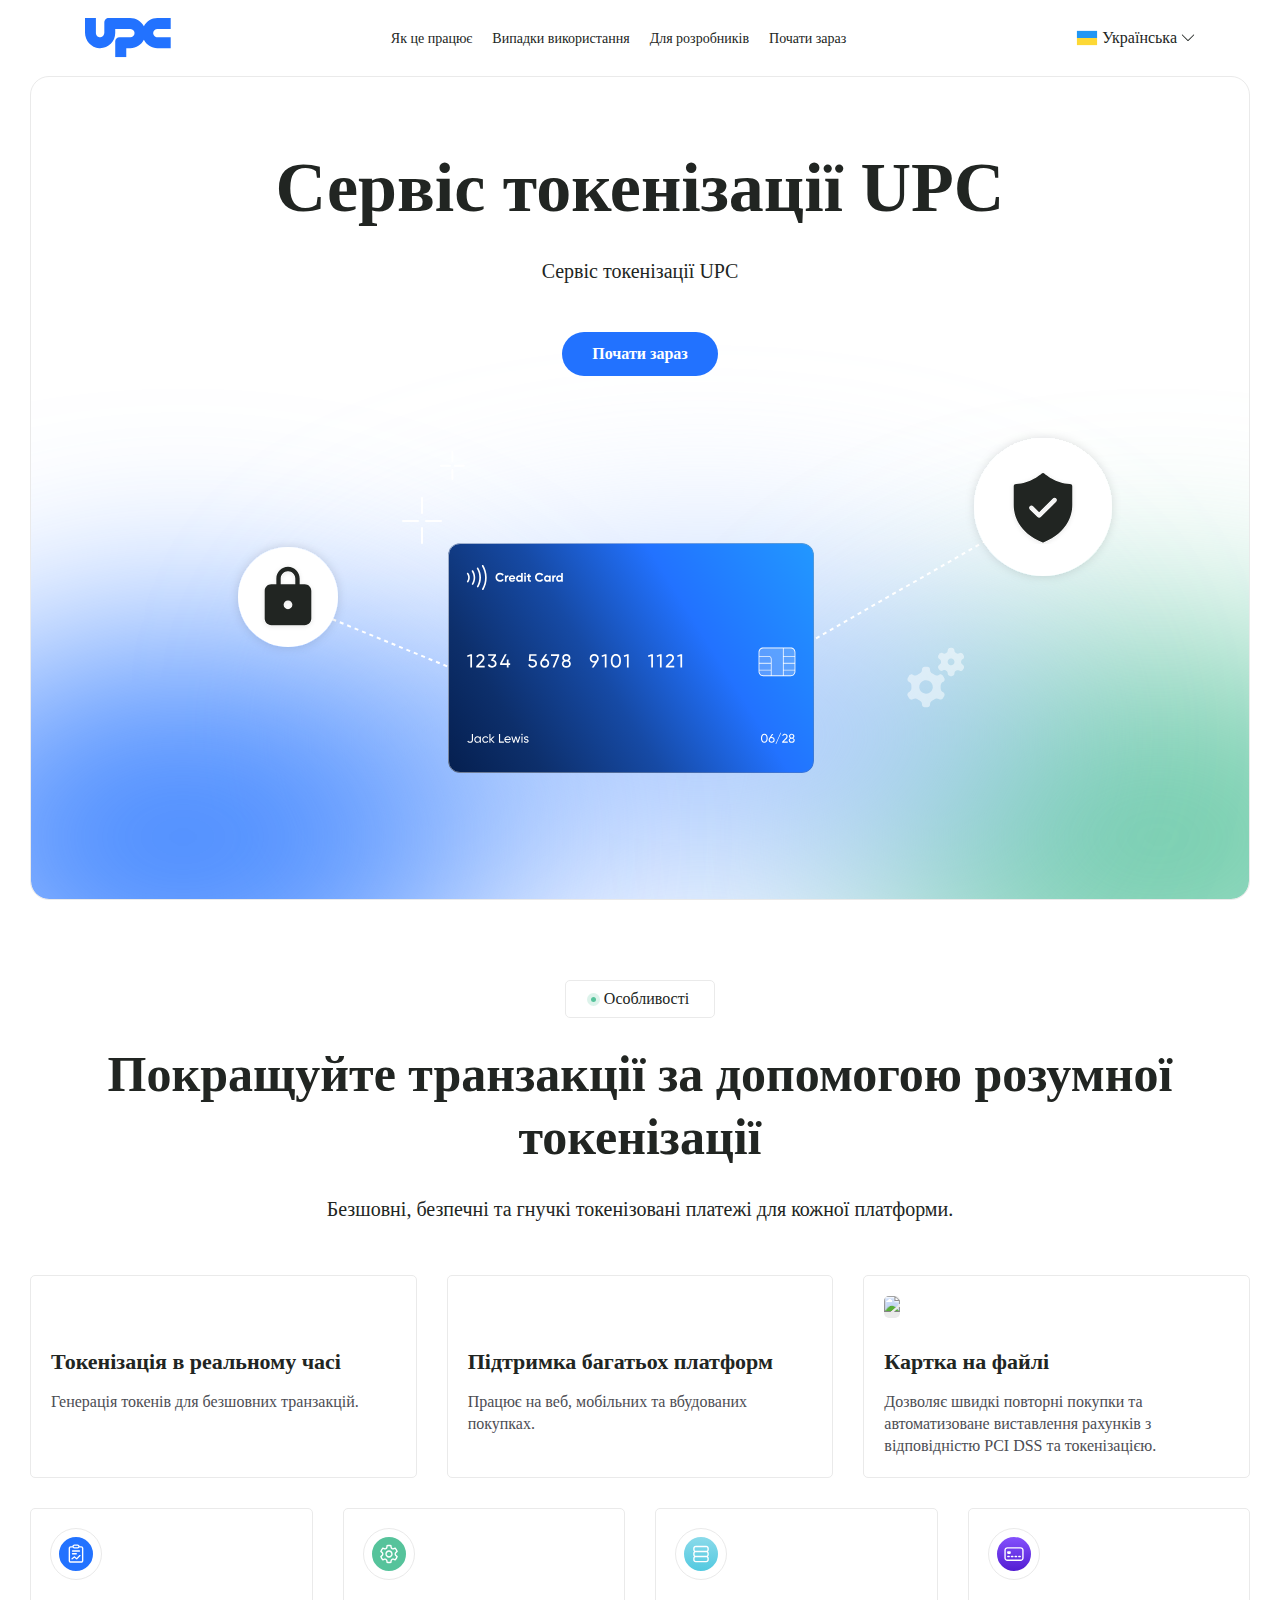
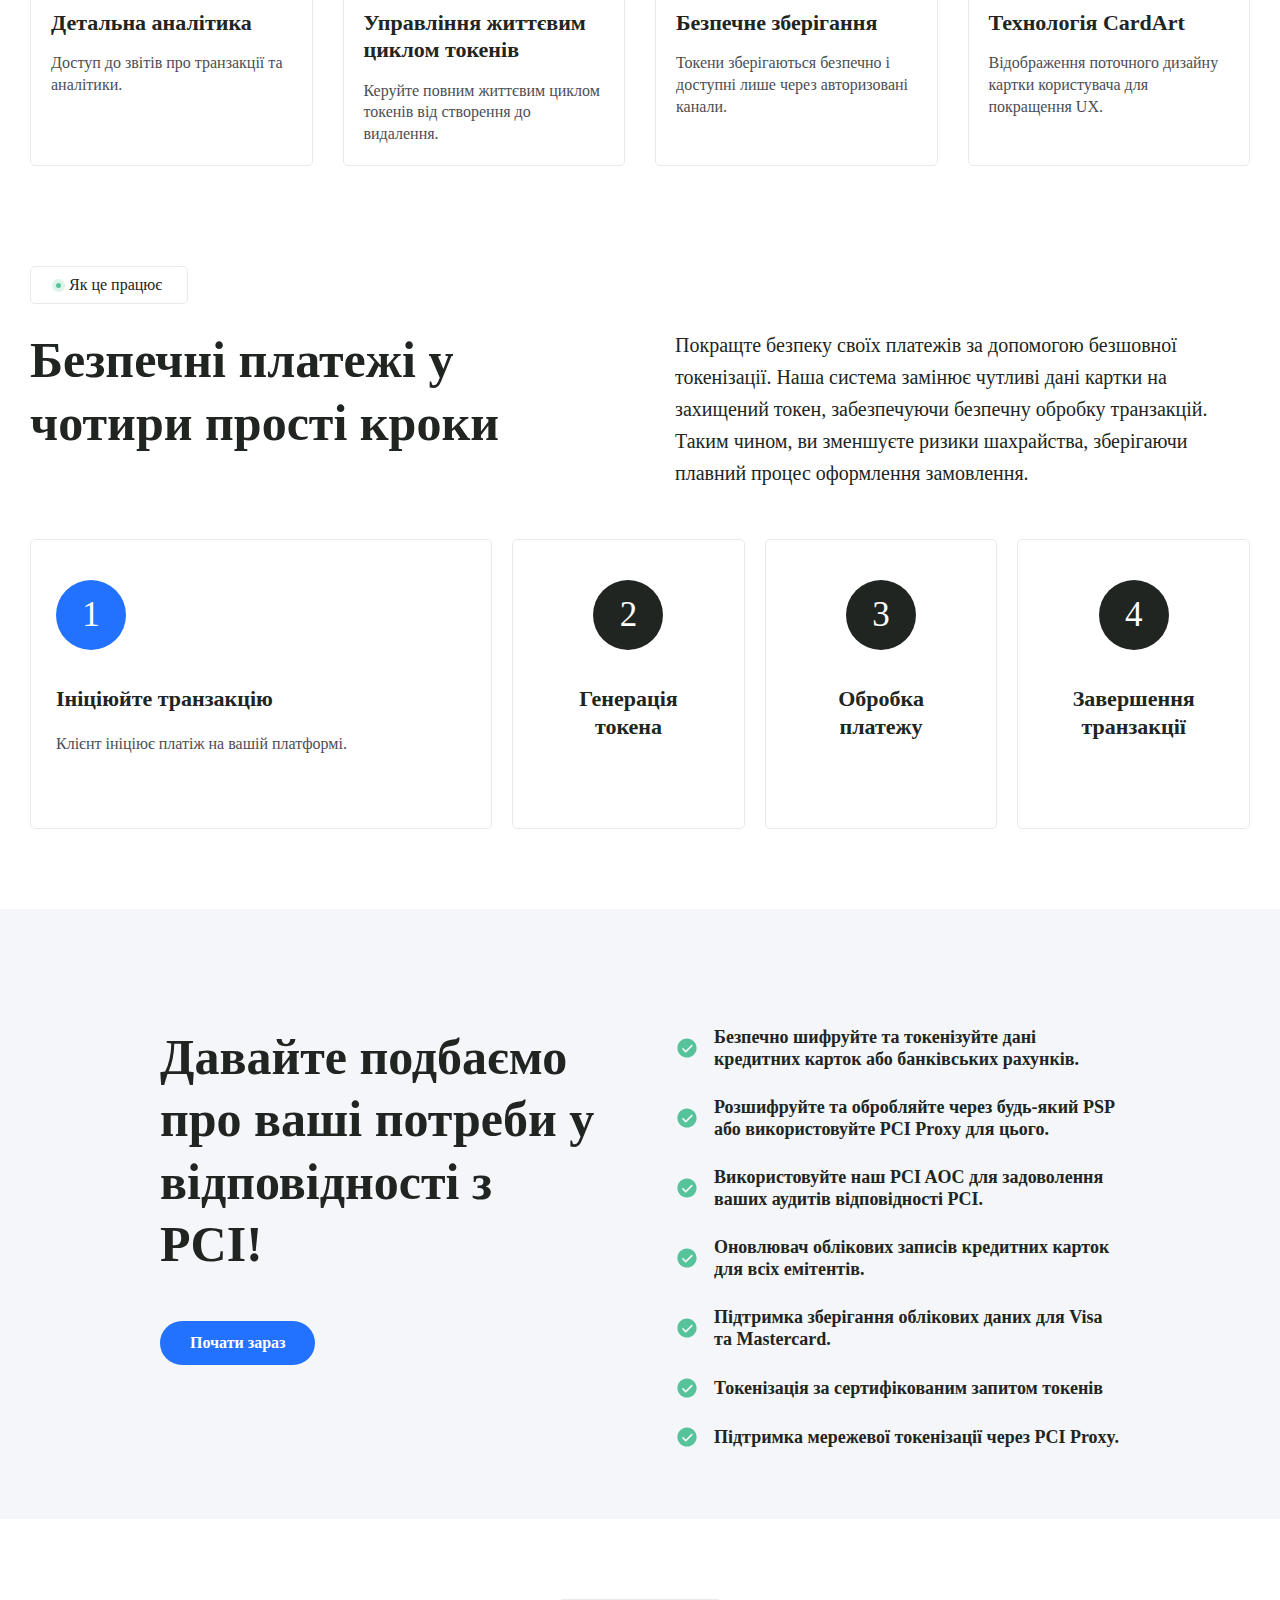
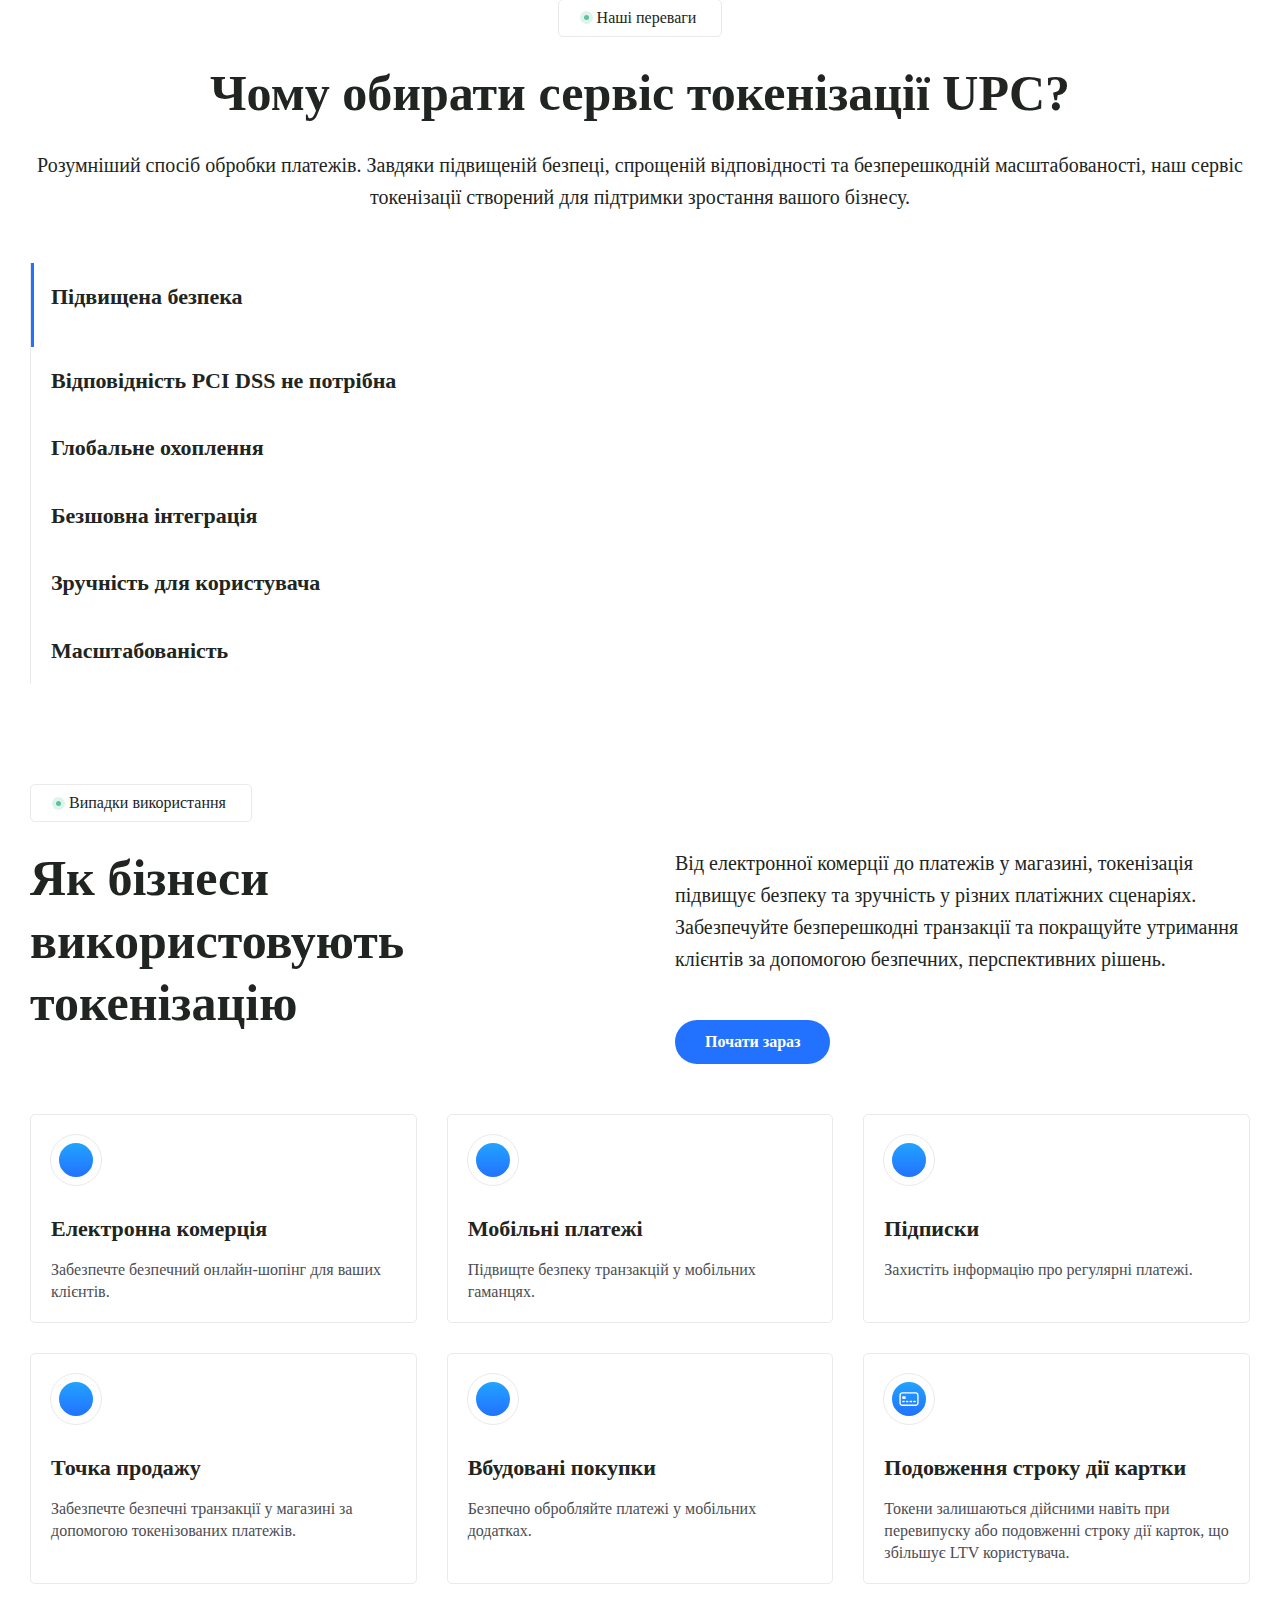
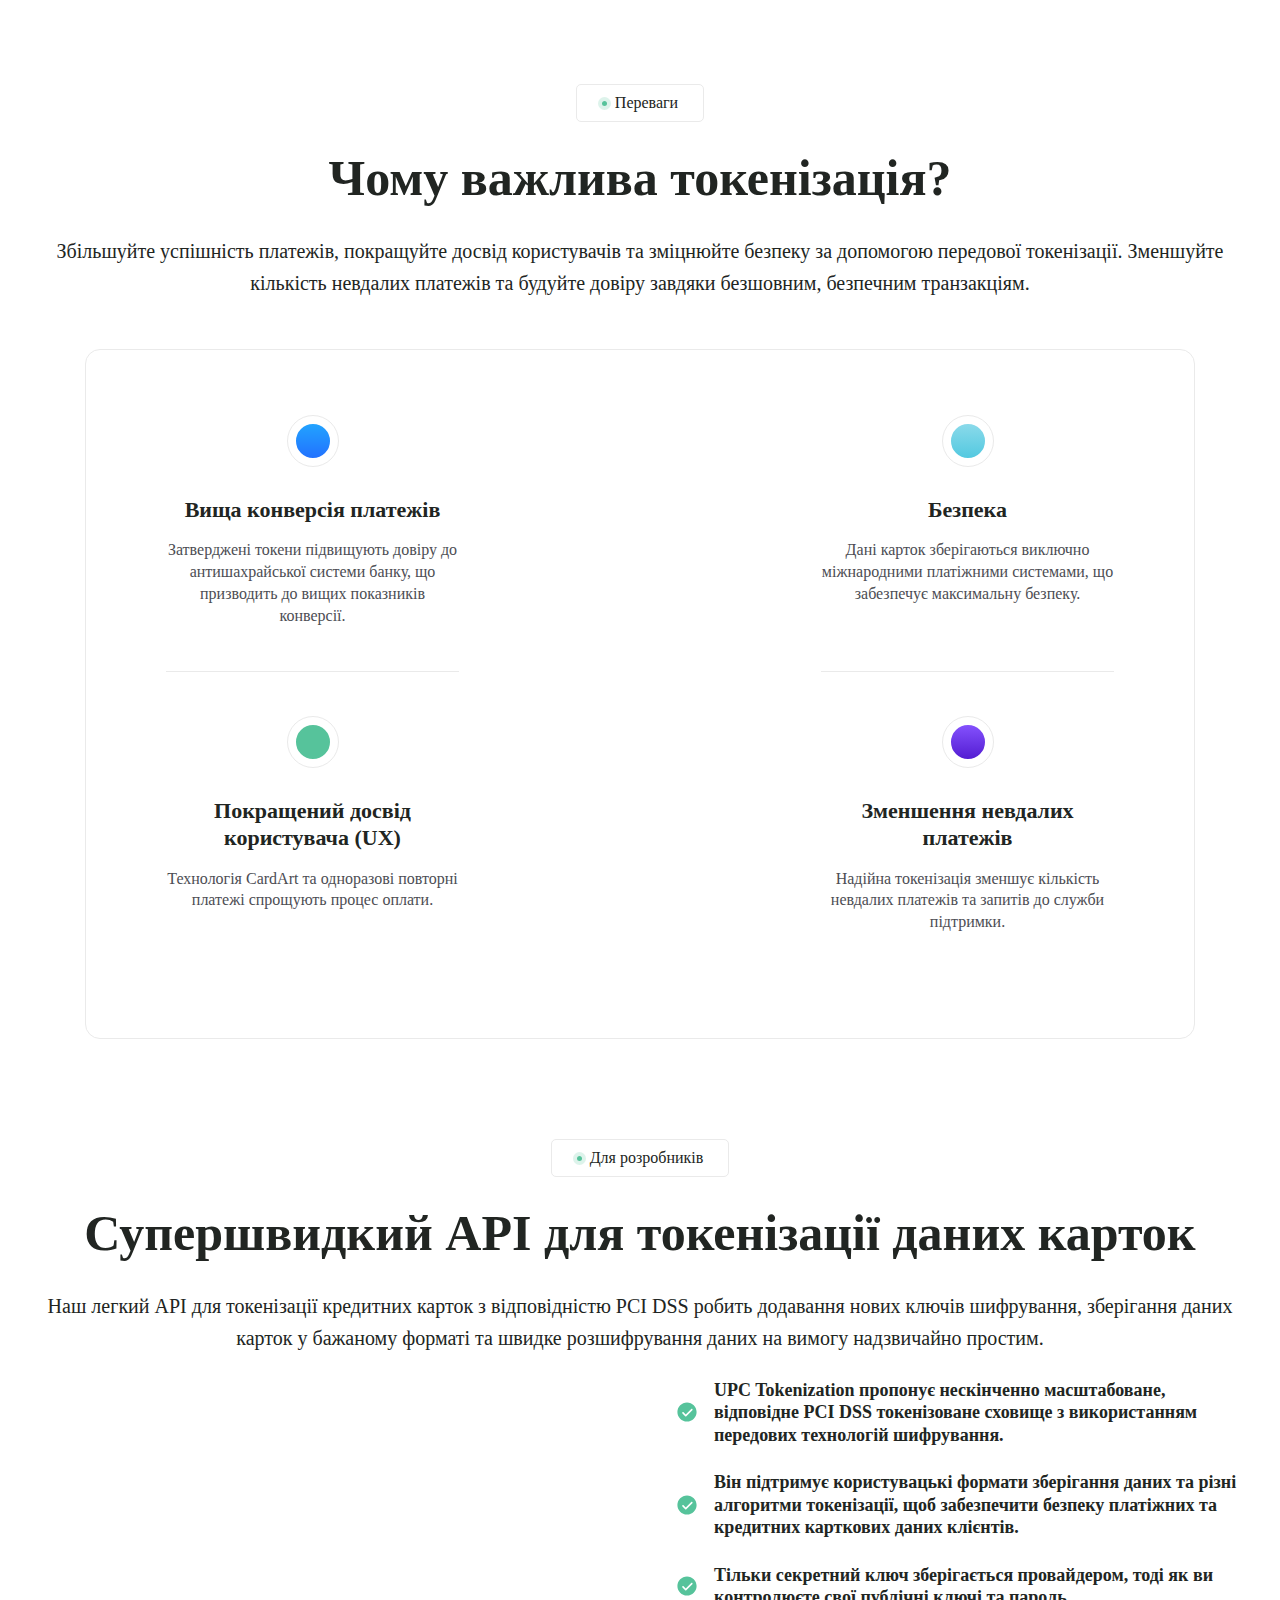
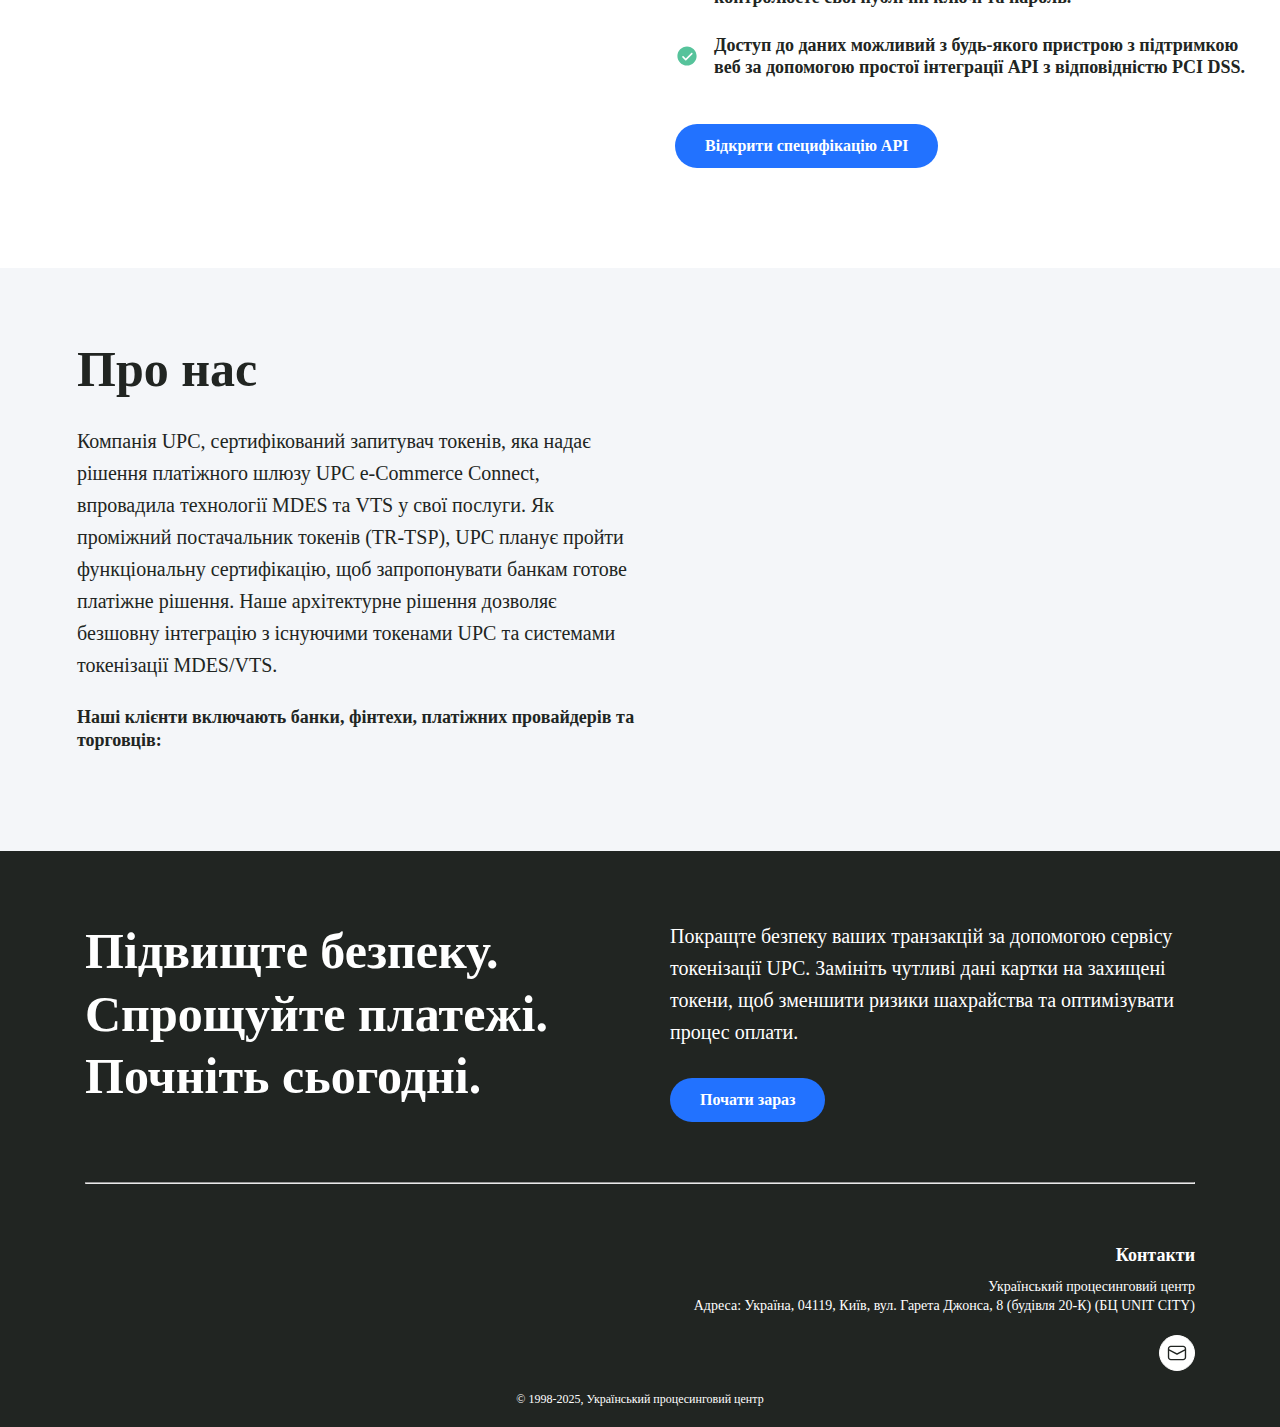
==== commit 58ee4fd3: "2.4.v" ====
--- a/uk/index.html
+++ b/uk/index.html
@@ -6,14 +6,14 @@
 <style>div.code-toolbar{position:relative}div.code-toolbar>.toolbar{opacity:0;position:absolute;right:.2em;top:.3em;transition:opacity .3s ease-in-out;z-index:10}div.code-toolbar:hover>.toolbar{opacity:1}div.code-toolbar:focus-within>.toolbar{opacity:1}div.code-toolbar>.toolbar>.toolbar-item{display:inline-block}div.code-toolbar>.toolbar>.toolbar-item>a{cursor:pointer}div.code-toolbar>.toolbar>.toolbar-item>button{background:none;border:0;color:inherit;font:inherit;line-height:normal;overflow:visible;padding:0;-webkit-user-select:none;-moz-user-select:none;-ms-user-select:none}div.code-toolbar>.toolbar>.toolbar-item>a,div.code-toolbar>.toolbar>.toolbar-item>button,div.code-toolbar>.toolbar>.toolbar-item>span{background:#f5f2f0;background:#e0e0e033;border-radius:.5em;box-shadow:0 2px #0003;color:#bbb;font-size:.8em;padding:0 .5em}div.code-toolbar>.toolbar>.toolbar-item>a:focus,div.code-toolbar>.toolbar>.toolbar-item>a:hover,div.code-toolbar>.toolbar>.toolbar-item>button:focus,div.code-toolbar>.toolbar>.toolbar-item>button:hover,div.code-toolbar>.toolbar>.toolbar-item>span:focus,div.code-toolbar>.toolbar>.toolbar-item>span:hover{color:inherit;text-decoration:none}</style>
 <style>code[class*=language-],pre[class*=language-]{background:none;color:#fff;font-family:Consolas,Monaco,Andale Mono,Ubuntu Mono,monospace;font-size:1em;text-align:left;text-shadow:0 -.1em .2em #000;white-space:pre;word-break:normal;word-spacing:normal;word-wrap:normal;-webkit-hyphens:none;hyphens:none;line-height:1.5;-moz-tab-size:4;-o-tab-size:4;tab-size:4}:not(pre)>code[class*=language-],pre[class*=language-]{background:#141414}pre[class*=language-]{border:.3em solid #545454;border-radius:.5em;box-shadow:inset 1px 1px .5em #000;margin:.5em 0;overflow:auto;padding:1em}pre[class*=language-]::-moz-selection{background:#27292a}pre[class*=language-]::selection{background:#27292a}code[class*=language-] ::-moz-selection,code[class*=language-]::-moz-selection,pre[class*=language-] ::-moz-selection,pre[class*=language-]::-moz-selection{background:#ededed26;text-shadow:none}code[class*=language-] ::selection,code[class*=language-]::selection,pre[class*=language-] ::selection,pre[class*=language-]::selection{background:#ededed26;text-shadow:none}:not(pre)>code[class*=language-]{border:.13em solid #545454;border-radius:.3em;box-shadow:inset 1px 1px .3em -.1em #000;padding:.15em .2em .05em;white-space:normal}.token.cdata,.token.comment,.token.doctype,.token.prolog{color:#787878}.token.namespace,.token.punctuation{opacity:.7}.token.boolean,.token.deleted,.token.number,.token.tag{color:#cf694a}.token.builtin,.token.constant,.token.keyword,.token.property,.token.selector,.token.symbol{color:#f9ee9a}.language-css .token.string,.style .token.string,.token.attr-name,.token.attr-value,.token.char,.token.entity,.token.inserted,.token.operator,.token.string,.token.url,.token.variable{color:#919e6b}.token.atrule{color:#7386a5}.token.important,.token.regex{color:#e9c163}.token.bold,.token.important{font-weight:700}.token.italic{font-style:italic}.token.entity{cursor:help}.language-markup .token.attr-name,.language-markup .token.punctuation,.language-markup .token.tag{color:#ad895c}.token{position:relative;z-index:1}.line-highlight.line-highlight{background:#54545440;background:linear-gradient(90deg,#5454541a 70%,#54545400);border-bottom:1px dashed #545454;border-top:1px dashed #545454;margin-top:.75em;z-index:0}.line-highlight.line-highlight:before,.line-highlight.line-highlight[data-end]:after{background-color:#8794a6;color:#f5f2f0}</style>
 <link rel="stylesheet" href="/token-service/sources/entry.CoYIhfxC.css" crossorigin>
-<link rel="preload" as="fetch" crossorigin="anonymous" href="/token-service/uk/_payload.json?bd0637c5-512e-41b3-a9e9-5caead8c3c3d">
-<link rel="modulepreload" as="script" crossorigin href="/token-service/sources/1WwcB5Pp.js">
-<link rel="preload" as="fetch" fetchpriority="low" crossorigin="anonymous" href="/token-service/sources/builds/meta/bd0637c5-512e-41b3-a9e9-5caead8c3c3d.json">
-<link rel="prefetch" as="script" crossorigin href="/token-service/sources/CMwWPC_v.js">
-<link rel="prefetch" as="script" crossorigin href="/token-service/sources/Cap34OXY.js">
+<link rel="preload" as="fetch" crossorigin="anonymous" href="/token-service/uk/_payload.json?156b4b86-a290-4941-94ca-67870615cb9c">
+<link rel="modulepreload" as="script" crossorigin href="/token-service/sources/DhQvyrGS.js">
+<link rel="preload" as="fetch" fetchpriority="low" crossorigin="anonymous" href="/token-service/sources/builds/meta/156b4b86-a290-4941-94ca-67870615cb9c.json">
+<link rel="prefetch" as="script" crossorigin href="/token-service/sources/DdzN1N-Q.js">
+<link rel="prefetch" as="script" crossorigin href="/token-service/sources/BmV2iBHA.js">
 <link rel="prefetch" as="script" crossorigin href="/token-service/sources/B_l2SkIY.js">
-<link rel="prefetch" as="script" crossorigin href="/token-service/sources/DaSEPBu1.js">
-<link rel="prefetch" as="script" crossorigin href="/token-service/sources/DvS3_Bw4.js">
+<link rel="prefetch" as="script" crossorigin href="/token-service/sources/D7CmjQvr.js">
+<link rel="prefetch" as="script" crossorigin href="/token-service/sources/Dac9exKV.js">
 <meta name="description" content="Захистіть карткові дані клієнтів за допомогою сучасної токенізації. Швидка інтеграція, відповідність PCI DSS, рішення для банків, e-commerce і фінтеху.">
 <meta id="i18n-og-url" property="og:url" content="https://katekurak.github.io/token-service/uk">
 <meta id="i18n-og" property="og:locale" content="uk_UA">
@@ -24,5 +24,5 @@
 <link id="i18n-alt-en-US" rel="alternate" href="https://katekurak.github.io/token-service" hreflang="en-US">
 <link id="i18n-xd" rel="alternate" href="https://katekurak.github.io/token-service" hreflang="x-default">
 <link id="i18n-can" rel="canonical" href="https://katekurak.github.io/token-service/uk">
-<script type="module" src="/token-service/sources/1WwcB5Pp.js" crossorigin></script></head><body  class="" style=""><div id="__nuxt"><!--[--><!--[--><!--[--><!----><!----><!--[--><!----><!----><!----><!----><!----><!----><!--]--><!--[--><!----><!----><!----><!--]--><!--]--><!--[--><div class="main-container"><header class="header"><div class="header__container"><button type="button" class="nav-mobile-toggle-button"><img src="data:image/svg+xml,%3csvg%20width=&#39;24&#39;%20height=&#39;24&#39;%20viewBox=&#39;0%200%2024%2024&#39;%20fill=&#39;none&#39;%20xmlns=&#39;http://www.w3.org/2000/svg&#39;%3e%3cpath%20d=&#39;M2.74994%204.5C2.65056%204.49859%202.55188%204.51695%202.45966%204.55401C2.36743%204.59107%202.28349%204.6461%202.21271%204.71588C2.14194%204.78566%202.08573%204.86882%202.04737%204.96051C2.00901%205.0522%201.98926%205.1506%201.98926%205.25C1.98926%205.34939%202.00901%205.4478%202.04737%205.53949C2.08573%205.63118%202.14194%205.71434%202.21271%205.78412C2.28349%205.8539%202.36743%205.90892%202.45966%205.94598C2.55188%205.98304%202.65056%206.0014%202.74994%206H21.2499C21.3493%206.0014%2021.448%205.98304%2021.5402%205.94598C21.6324%205.90892%2021.7164%205.8539%2021.7872%205.78412C21.8579%205.71434%2021.9141%205.63118%2021.9525%205.53949C21.9909%205.4478%2022.0106%205.34939%2022.0106%205.25C22.0106%205.1506%2021.9909%205.0522%2021.9525%204.96051C21.9141%204.86882%2021.8579%204.78566%2021.7872%204.71588C21.7164%204.6461%2021.6324%204.59107%2021.5402%204.55401C21.448%204.51695%2021.3493%204.49859%2021.2499%204.5H2.74994ZM2.74994%2011.25C2.65056%2011.2486%202.55188%2011.267%202.45966%2011.304C2.36743%2011.3411%202.28349%2011.3961%202.21271%2011.4659C2.14194%2011.5357%202.08573%2011.6188%202.04737%2011.7105C2.00901%2011.8022%201.98926%2011.9006%201.98926%2012C1.98926%2012.0994%202.00901%2012.1978%202.04737%2012.2895C2.08573%2012.3812%202.14194%2012.4643%202.21271%2012.5341C2.28349%2012.6039%202.36743%2012.6589%202.45966%2012.696C2.55188%2012.733%202.65056%2012.7514%202.74994%2012.75H21.2499C21.3493%2012.7514%2021.448%2012.733%2021.5402%2012.696C21.6324%2012.6589%2021.7164%2012.6039%2021.7872%2012.5341C21.8579%2012.4643%2021.9141%2012.3812%2021.9525%2012.2895C21.9909%2012.1978%2022.0106%2012.0994%2022.0106%2012C22.0106%2011.9006%2021.9909%2011.8022%2021.9525%2011.7105C21.9141%2011.6188%2021.8579%2011.5357%2021.7872%2011.4659C21.7164%2011.3961%2021.6324%2011.3411%2021.5402%2011.304C21.448%2011.267%2021.3493%2011.2486%2021.2499%2011.25H2.74994ZM2.74994%2018C2.65056%2017.9986%202.55188%2018.017%202.45966%2018.054C2.36743%2018.0911%202.28349%2018.1461%202.21271%2018.2159C2.14194%2018.2857%202.08573%2018.3688%202.04737%2018.4605C2.00901%2018.5522%201.98926%2018.6506%201.98926%2018.75C1.98926%2018.8494%202.00901%2018.9478%202.04737%2019.0395C2.08573%2019.1312%202.14194%2019.2143%202.21271%2019.2841C2.28349%2019.3539%202.36743%2019.4089%202.45966%2019.446C2.55188%2019.483%202.65056%2019.5014%202.74994%2019.5H21.2499C21.3493%2019.5014%2021.448%2019.483%2021.5402%2019.446C21.6324%2019.4089%2021.7164%2019.3539%2021.7872%2019.2841C21.8579%2019.2143%2021.9141%2019.1312%2021.9525%2019.0395C21.9909%2018.9478%2022.0106%2018.8494%2022.0106%2018.75C22.0106%2018.6506%2021.9909%2018.5522%2021.9525%2018.4605C21.9141%2018.3688%2021.8579%2018.2857%2021.7872%2018.2159C21.7164%2018.1461%2021.6324%2018.0911%2021.5402%2018.054C21.448%2018.017%2021.3493%2017.9986%2021.2499%2018H2.74994Z&#39;%20fill=&#39;%23212522&#39;/%3e%3c/svg%3e" alt="Menu"></button><a href="https://upc.ua/en/" target="_blank" class="header__logo logo"><img class="logo" src="data:image/svg+xml,%3csvg%20width=&#39;86&#39;%20height=&#39;40&#39;%20viewBox=&#39;0%200%2086%2040&#39;%20fill=&#39;none&#39;%20xmlns=&#39;http://www.w3.org/2000/svg&#39;%3e%3cg%20clip-path=&#39;url(%23clip0_1047_111)&#39;%3e%3cmask%20id=&#39;mask0_1047_111&#39;%20style=&#39;mask-type:luminance&#39;%20maskUnits=&#39;userSpaceOnUse&#39;%20x=&#39;0&#39;%20y=&#39;0&#39;%20width=&#39;86&#39;%20height=&#39;40&#39;%3e%3cpath%20d=&#39;M0%200H85.8435V39.3694H0V0Z&#39;%20fill=&#39;white&#39;/%3e%3c/mask%3e%3cg%20mask=&#39;url(%23mask0_1047_111)&#39;%3e%3cpath%20fill-rule=&#39;evenodd&#39;%20clip-rule=&#39;evenodd&#39;%20d=&#39;M72.3882%2010.9012H85.8435V0H72.3882C66.4776%200%2061.3741%203.4%2058.8882%208.34353C56.3435%203.27294%2050.9329%200.00117647%2045.0565%200.00117647H30.2306V0.0552941H30.22C30.2141%200.0270588%2030.1965%200.00117647%2030.1659%200.00117647H23.5847C23.0256%200.00102195%2022.472%200.111005%2021.9555%200.324843C21.4389%200.538682%2020.9695%200.852187%2020.5742%201.24745C20.1788%201.64272%2019.8652%202.112%2019.6512%202.62849C19.4372%203.14499%2019.3271%203.69858%2019.3271%204.25765V14.8141C19.3271%2017.0494%2017.7271%2019.1118%2015.5012%2019.3106C14.9179%2019.3637%2014.33%2019.2947%2013.7748%2019.1081C13.2197%2018.9214%2012.7095%2018.6212%2012.2767%2018.2266C11.844%2017.8319%2011.4982%2017.3514%2011.2614%2016.8158C11.0245%2016.2801%2010.9019%2015.701%2010.9012%2015.1153V0.0647059C10.9012%200.0478568%2010.8945%200.0316979%2010.8826%200.0197838C10.8707%200.00786973%2010.8545%200.00117647%2010.8376%200.00117647H0.0647059C0.0562646%200.00102012%200.0478768%200.00254788%200.0400328%200.00567046C0.0321887%200.00879304%200.0250458%200.0134478%200.0190213%200.0193627C0.0129969%200.0252776%200.00821189%200.0323339%200.00494592%200.0401194C0.00167995%200.0479048%20-1.44685e-06%200.0562632%209.34174e-10%200.0647059V14.5412C9.34174e-10%2022.6235%206.09882%2029.7094%2014.1671%2030.2C22.9435%2030.7365%2030.2294%2023.7765%2030.2294%2015.1141V10.8871V10.9035H45.2953C46.9718%2010.9035%2048.5847%2011.8365%2049.2129%2013.3906C50.4377%2016.4259%2048.2247%2019.3294%2045.3447%2019.3294H34.4706C33.3461%2019.3294%2032.2676%2019.7761%2031.4725%2020.5713C30.6773%2021.3664%2030.2306%2022.4449%2030.2306%2023.5694V39.3694H41.2659V30.2306H45.3447C51.2694%2030.2306%2056.3953%2026.82%2058.8741%2021.8565C61.3529%2026.8165%2066.4659%2030.2294%2072.3871%2030.2294H85.8435V19.3271H72.3882C71.2715%2019.3261%2070.2008%2018.8821%2069.4111%2018.0924C68.6214%2017.3028%2068.1774%2016.232%2068.1765%2015.1153C68.1774%2013.9983%2068.6214%2012.9274%2069.411%2012.1373C70.2005%2011.3473%2071.2713%2010.9027%2072.3882%2010.9012Z&#39;%20fill=&#39;%232272FF&#39;/%3e%3c/g%3e%3c/g%3e%3cdefs%3e%3cclipPath%20id=&#39;clip0_1047_111&#39;%3e%3crect%20width=&#39;85.8824&#39;%20height=&#39;40&#39;%20fill=&#39;white&#39;/%3e%3c/clipPath%3e%3c/defs%3e%3c/svg%3e" alt="Logo UPC"></a><nav class="header__nav"><ul class="nav"><!--[--><li class="nav__item"><a class="nav__link" href="/#howItWorks">Як це працює</a></li><li class="nav__item"><a class="nav__link" href="/#useCases">Випадки використання</a></li><li class="nav__item"><a class="nav__link" href="/#forDevelopers">Для розробників</a></li><!--]--><li class="nav__item"><a class="nav__link" href="/#">Почати зараз</a></li></ul></nav><div class="header__locale"><div class="locale"><div class="locale__input"><span></span><span>Українська</span></div><img class="locale__icon" src="data:image/svg+xml,%3csvg%20width=&#39;24&#39;%20height=&#39;24&#39;%20viewBox=&#39;0%200%2024%2024&#39;%20fill=&#39;none&#39;%20xmlns=&#39;http://www.w3.org/2000/svg&#39;%3e%3cpath%20fill=&#39;%23212522&#39;%20d=&#39;M21.7431%205.98926C21.545%205.99394%2021.3568%206.07679%2021.2196%206.21973L11.9999%2015.4395L2.78017%206.21973C2.71026%206.14774%202.62661%206.0905%202.53419%206.05142C2.44176%206.01234%202.34243%205.99219%202.24208%205.99219C2.09282%205.99223%201.94696%206.03679%201.82317%206.12019C1.69938%206.20359%201.60329%206.32202%201.54719%206.46034C1.49109%206.59865%201.47753%206.75056%201.50824%206.89663C1.53896%207.04269%201.61256%207.17627%201.71962%207.28028L11.4696%2017.0303C11.6103%2017.1709%2011.801%2017.2499%2011.9999%2017.2499C12.1988%2017.2499%2012.3895%2017.1709%2012.5302%2017.0303L22.2802%207.28028C22.3892%207.1756%2022.4641%207.04041%2022.495%206.89243C22.5259%206.74445%2022.5114%206.59058%2022.4533%206.45101C22.3952%206.31143%2022.2964%206.19266%2022.1696%206.11027C22.0429%206.02787%2021.8942%205.98569%2021.7431%205.98926Z&#39;/%3e%3c/svg%3e" alt="arrow expand"><ul style="display:none;" class="locale__options"><!--[--><li class="locale__option"><img alt="English" class="locale__img" src="data:image/svg+xml,%3csvg%20width=&#39;19&#39;%20height=&#39;20&#39;%20viewBox=&#39;0%200%2019%2020&#39;%20fill=&#39;none&#39;%20xmlns=&#39;http://www.w3.org/2000/svg&#39;%3e%3cpath%20d=&#39;M0.791748%204.45834H18.2084V15.5417H0.791748V4.45834Z&#39;%20fill=&#39;%233F51B5&#39;/%3e%3cpath%20d=&#39;M0.791748%206.12718L9.02904%2011.1618L10.2676%209.13511L2.61575%204.45834H0.791748V6.12718Z&#39;%20fill=&#39;white&#39;/%3e%3cpath%20d=&#39;M18.2084%204.45834H16.7799L9.12842%209.13472L10.3666%2011.1618L18.2084%206.36864V4.45834Z&#39;%20fill=&#39;white&#39;/%3e%3cpath%20d=&#39;M10.3666%208.52393L9.12842%2010.5506L17.2945%2015.5417H18.2084V13.3167L10.3666%208.52393Z&#39;%20fill=&#39;white&#39;/%3e%3cpath%20d=&#39;M0.791748%2013.5589V15.5417H2.10196L10.2676%2010.551L9.02944%208.52393L0.791748%2013.5589Z&#39;%20fill=&#39;white&#39;/%3e%3cpath%20d=&#39;M0.791748%208.41666H18.2084V11.5833H0.791748V8.41666Z&#39;%20fill=&#39;white&#39;/%3e%3cpath%20d=&#39;M7.91675%204.45834H11.0834V15.5417H7.91675V4.45834Z&#39;%20fill=&#39;white&#39;/%3e%3cpath%20d=&#39;M6.81554%208.41668L0.791748%204.73503V5.66286L5.29712%208.41668H6.81554ZM17.5391%204.45834L11.0624%208.41668H12.5805L18.2084%204.97728V4.45834H17.5391ZM13.095%2011.5833L18.2084%2014.7084V13.7806L14.6131%2011.5833H13.095ZM6.30096%2011.5833L0.791748%2014.9503V15.5417H1.34275L7.81898%2011.5833H6.30096ZM0.791748%209.20834H18.2084V10.7917H0.791748V9.20834Z&#39;%20fill=&#39;%23E53935&#39;/%3e%3cpath%20d=&#39;M8.7085%204.45834H10.2918V15.5417H8.7085V4.45834Z&#39;%20fill=&#39;%23E53935&#39;/%3e%3c/svg%3e"><span>English</span></li><li class="locale__option"><img alt="Українська" class="locale__img" src="data:image/svg+xml,%3csvg%20width=&#39;19&#39;%20height=&#39;20&#39;%20viewBox=&#39;0%200%2019%2020&#39;%20fill=&#39;none&#39;%20xmlns=&#39;http://www.w3.org/2000/svg&#39;%3e%3cpath%20d=&#39;M0.791748%2010H18.2084V15.9375H0.791748V10Z&#39;%20fill=&#39;%23FDD835&#39;/%3e%3cpath%20d=&#39;M0.791748%204.0625H18.2084V10H0.791748V4.0625Z&#39;%20fill=&#39;%232196F3&#39;/%3e%3c/svg%3e"><span>Українська</span></li><!--]--></ul></div></div></div></header><main class="main"><section id="hero" class="hero"><div class="hero__container"><div class="hero__container-background"><span class="hero__container-background-round"></span><div class="hero__content"><h1 class="hero__title">Сервіс токенізації UPC</h1><p class="hero__subtitle">Сервіс токенізації UPC</p><button type="button" class="base-button get-started-button hero__button"><!--[-->Почати зараз<!--]--></button></div><div class="hero__bcg"><div class="hero-svg"><div class="hero-svg__card-wrapper"><div class="hero-svg__card"><svg width="366" height="230" viewbox="0 0 366 230" fill="none" xmlns="http://www.w3.org/2000/svg"><g clip-path="url(#clip0_825_1477)"><rect width="366" height="230" rx="12" fill="url(#paint0_linear_825_1477)"></rect><path d="M22.0479 199.845C21.4121 199.845 20.8516 199.711 20.3664 199.443C19.8812 199.176 19.5257 198.787 19.2998 198.277L20.2911 197.7C20.5505 198.369 21.1361 198.703 22.0479 198.703C22.6084 198.703 23.0476 198.569 23.3655 198.302C23.6834 198.034 23.8424 197.637 23.8424 197.11V190.9H24.9969V197.11C24.9969 197.988 24.7166 198.666 24.1561 199.142C23.604 199.611 22.9012 199.845 22.0479 199.845Z" fill="white"></path><path d="M31.7823 193.409H32.874V199.682H31.7823V198.603C31.2385 199.431 30.448 199.845 29.4106 199.845C28.5322 199.845 27.7835 199.527 27.1644 198.891C26.5454 198.247 26.2358 197.465 26.2358 196.545C26.2358 195.625 26.5454 194.848 27.1644 194.212C27.7835 193.568 28.5322 193.246 29.4106 193.246C30.448 193.246 31.2385 193.66 31.7823 194.488V193.409ZM29.5487 198.791C30.1844 198.791 30.7157 198.578 31.1423 198.151C31.569 197.716 31.7823 197.181 31.7823 196.545C31.7823 195.91 31.569 195.379 31.1423 194.952C30.7157 194.517 30.1844 194.3 29.5487 194.3C28.9212 194.3 28.3942 194.517 27.9675 194.952C27.5409 195.379 27.3276 195.91 27.3276 196.545C27.3276 197.181 27.5409 197.716 27.9675 198.151C28.3942 198.578 28.9212 198.791 29.5487 198.791Z" fill="white"></path><path d="M37.477 199.845C36.5317 199.845 35.7453 199.531 35.1179 198.904C34.4904 198.268 34.1767 197.482 34.1767 196.545C34.1767 195.609 34.4904 194.827 35.1179 194.199C35.7453 193.564 36.5317 193.246 37.477 193.246C38.0961 193.246 38.6524 193.397 39.146 193.698C39.6395 193.99 40.0076 194.388 40.2502 194.889L39.3342 195.416C39.1752 195.082 38.9284 194.814 38.5938 194.613C38.2676 194.413 37.8953 194.312 37.477 194.312C36.8496 194.312 36.3225 194.526 35.8959 194.952C35.4776 195.379 35.2684 195.91 35.2684 196.545C35.2684 197.173 35.4776 197.7 35.8959 198.126C36.3225 198.553 36.8496 198.766 37.477 198.766C37.8953 198.766 38.2717 198.67 38.6064 198.477C38.941 198.277 39.1962 198.009 39.3718 197.675L40.3004 198.214C40.0327 198.707 39.6479 199.105 39.146 199.406C38.644 199.699 38.0877 199.845 37.477 199.845Z" fill="white"></path><path d="M46.6864 199.682H45.3311L42.4701 196.709V199.682H41.3783V190.9H42.4701V196.182L45.1805 193.409H46.586L43.5869 196.445L46.6864 199.682Z" fill="white"></path><path d="M52.1187 198.578H55.9084V199.682H50.9517V190.9H52.1187V198.578Z" fill="white"></path><path d="M57.4864 197.047C57.5951 197.608 57.8503 198.043 58.2518 198.352C58.6618 198.661 59.1637 198.816 59.7577 198.816C60.5859 198.816 61.1882 198.511 61.5647 197.9L62.4933 198.427C61.8826 199.372 60.9623 199.845 59.7326 199.845C58.7371 199.845 57.9256 199.535 57.2982 198.917C56.6791 198.289 56.3696 197.499 56.3696 196.545C56.3696 195.6 56.6749 194.814 57.2856 194.187C57.8963 193.56 58.6869 193.246 59.6573 193.246C60.5775 193.246 61.3262 193.572 61.9035 194.225C62.4891 194.869 62.7819 195.646 62.7819 196.558C62.7819 196.717 62.7693 196.88 62.7442 197.047H57.4864ZM59.6573 194.275C59.0717 194.275 58.5865 194.442 58.2016 194.777C57.8168 195.103 57.5784 195.542 57.4864 196.094H61.6776C61.5856 195.5 61.3513 195.048 60.9749 194.739C60.5984 194.429 60.1592 194.275 59.6573 194.275Z" fill="white"></path><path d="M71.1828 193.409H72.3248L70.3797 199.682H69.2629L67.7947 195.04L66.3266 199.682H65.2097L63.2647 193.409H64.4066L65.787 198.176L67.2677 193.409H68.3218L69.8025 198.189L71.1828 193.409Z" fill="white"></path><path d="M74.0004 192.267C73.7913 192.267 73.6156 192.196 73.4734 192.054C73.3311 191.912 73.26 191.741 73.26 191.54C73.26 191.339 73.3311 191.168 73.4734 191.025C73.6156 190.875 73.7913 190.8 74.0004 190.8C74.2012 190.8 74.3727 190.875 74.5149 191.025C74.6571 191.168 74.7282 191.339 74.7282 191.54C74.7282 191.741 74.6571 191.912 74.5149 192.054C74.3727 192.196 74.2012 192.267 74.0004 192.267ZM73.4483 199.682V193.409H74.54V199.682H73.4483Z" fill="white"></path><path d="M77.1344 195.103C77.1344 195.345 77.2557 195.542 77.4983 195.692C77.7409 195.835 78.0337 195.952 78.3767 196.044C78.7197 196.127 79.0627 196.228 79.4057 196.345C79.7487 196.453 80.0415 196.646 80.2841 196.922C80.5267 197.189 80.648 197.537 80.648 197.963C80.648 198.532 80.4263 198.988 79.9829 199.331C79.5479 199.673 78.9874 199.845 78.3014 199.845C77.6907 199.845 77.1679 199.711 76.7329 199.443C76.2978 199.176 75.9883 198.82 75.8043 198.377L76.7454 197.838C76.8458 198.139 77.034 198.377 77.3101 198.553C77.5862 198.728 77.9166 198.816 78.3014 198.816C78.6611 198.816 78.9581 198.749 79.1924 198.615C79.4266 198.473 79.5437 198.256 79.5437 197.963C79.5437 197.721 79.4224 197.528 79.1798 197.386C78.9372 197.235 78.6444 197.118 78.3014 197.035C77.9584 196.943 77.6154 196.838 77.2724 196.721C76.9294 196.604 76.6366 196.412 76.394 196.144C76.1514 195.876 76.0301 195.533 76.0301 195.115C76.0301 194.572 76.2393 194.124 76.6576 193.773C77.0842 193.422 77.6154 193.246 78.2512 193.246C78.7615 193.246 79.2133 193.363 79.6065 193.597C80.008 193.823 80.3092 194.141 80.51 194.551L79.5939 195.065C79.368 194.53 78.9205 194.262 78.2512 194.262C77.9417 194.262 77.6782 194.337 77.4607 194.488C77.2432 194.63 77.1344 194.835 77.1344 195.103Z" fill="white"></path><path d="M318.825 198.603C318.231 199.431 317.398 199.845 316.328 199.845C315.257 199.845 314.424 199.431 313.83 198.603C313.236 197.775 312.939 196.671 312.939 195.291C312.939 193.911 313.236 192.807 313.83 191.979C314.424 191.151 315.257 190.737 316.328 190.737C317.398 190.737 318.231 191.151 318.825 191.979C319.419 192.807 319.716 193.911 319.716 195.291C319.716 196.671 319.419 197.775 318.825 198.603ZM314.684 197.813C315.069 198.406 315.616 198.703 316.328 198.703C317.039 198.703 317.587 198.406 317.971 197.813C318.365 197.219 318.561 196.378 318.561 195.291C318.561 194.204 318.365 193.363 317.971 192.769C317.587 192.167 317.039 191.866 316.328 191.866C315.616 191.866 315.069 192.163 314.684 192.757C314.299 193.351 314.106 194.195 314.106 195.291C314.106 196.378 314.299 197.219 314.684 197.813Z" fill="white"></path><path d="M323.654 193.936C324.533 193.936 325.256 194.212 325.825 194.764C326.394 195.308 326.679 196.014 326.679 196.884C326.679 197.754 326.394 198.465 325.825 199.017C325.256 199.569 324.533 199.845 323.654 199.845C322.768 199.845 322.04 199.569 321.471 199.017C320.911 198.465 320.63 197.754 320.63 196.884C320.63 196.207 320.806 195.621 321.157 195.128L323.981 190.9H325.311L323.24 193.961C323.424 193.944 323.562 193.936 323.654 193.936ZM322.299 198.227C322.651 198.561 323.102 198.728 323.654 198.728C324.207 198.728 324.654 198.561 324.997 198.227C325.349 197.884 325.524 197.436 325.524 196.884C325.524 196.332 325.349 195.889 324.997 195.554C324.654 195.22 324.207 195.053 323.654 195.053C323.094 195.053 322.642 195.22 322.299 195.554C321.956 195.889 321.785 196.332 321.785 196.884C321.785 197.436 321.956 197.884 322.299 198.227Z" fill="white"></path><path d="M328.16 200.936H327.508L332.527 189.645H333.18L328.16 200.936Z" fill="white"></path><path d="M334.113 199.682V198.728L337.212 195.567C338.04 194.739 338.454 194.028 338.454 193.434C338.454 192.941 338.304 192.556 338.003 192.28C337.701 192.004 337.333 191.866 336.898 191.866C336.07 191.866 335.468 192.259 335.091 193.045L334.113 192.468C334.389 191.899 334.769 191.469 335.254 191.176C335.748 190.883 336.292 190.737 336.886 190.737C337.622 190.737 338.262 190.979 338.806 191.465C339.349 191.95 339.621 192.602 339.621 193.422C339.621 194.308 339.098 195.274 338.053 196.32L335.807 198.553H339.784V199.682H334.113Z" fill="white"></path><path d="M345.337 195.14C345.763 195.358 346.098 195.651 346.341 196.019C346.583 196.387 346.705 196.805 346.705 197.273C346.705 198.076 346.424 198.707 345.864 199.167C345.303 199.619 344.58 199.845 343.693 199.845C342.814 199.845 342.095 199.619 341.535 199.167C340.974 198.707 340.694 198.076 340.694 197.273C340.694 196.805 340.815 196.387 341.058 196.019C341.3 195.651 341.635 195.358 342.062 195.14C341.342 194.689 340.982 194.049 340.982 193.221C340.982 192.426 341.246 191.816 341.773 191.389C342.308 190.954 342.948 190.737 343.693 190.737C344.446 190.737 345.086 190.954 345.613 191.389C346.148 191.816 346.416 192.426 346.416 193.221C346.416 194.049 346.056 194.689 345.337 195.14ZM343.693 191.853C343.249 191.853 342.877 191.971 342.576 192.205C342.283 192.439 342.137 192.786 342.137 193.246C342.137 193.689 342.287 194.036 342.589 194.287C342.89 194.53 343.258 194.651 343.693 194.651C344.128 194.651 344.496 194.53 344.797 194.287C345.098 194.036 345.249 193.689 345.249 193.246C345.249 192.786 345.102 192.439 344.81 192.205C344.517 191.971 344.145 191.853 343.693 191.853ZM343.693 198.728C344.253 198.728 344.701 198.599 345.036 198.339C345.379 198.072 345.55 197.691 345.55 197.198C345.55 196.713 345.379 196.341 345.036 196.081C344.701 195.814 344.253 195.68 343.693 195.68C343.141 195.68 342.693 195.814 342.35 196.081C342.016 196.341 341.848 196.713 341.848 197.198C341.848 197.691 342.016 198.072 342.35 198.339C342.693 198.599 343.141 198.728 343.693 198.728Z" fill="white"></path><path d="M20.27 39.1278L20.2659 39.1333L20.2619 39.1389C20.0411 39.4515 19.5465 39.5434 19.1597 39.2703C18.8501 39.0516 18.757 38.5643 19.0207 38.1793C19.4141 37.6778 19.6998 37.0916 19.8875 36.5185C20.0828 35.9219 20.1737 35.2439 20.1702 34.579C20.1667 33.9141 20.0686 33.2371 19.8669 32.6426C19.6732 32.0716 19.3813 31.4885 18.9826 30.9912C18.7149 30.609 18.8028 30.1208 19.1101 29.8988C19.4939 29.6215 19.9895 29.7081 20.2136 30.0183L20.2176 30.0239L20.2217 30.0294C20.718 30.6837 21.125 31.4107 21.3682 32.124C21.6242 32.9631 21.7873 33.7747 21.7915 34.5703C21.7959 35.4075 21.7159 36.1999 21.4087 36.98C21.074 37.8296 20.75 38.4806 20.27 39.1278Z" fill="white"></path><path d="M23.858 40.6816L23.8677 40.6679L23.8766 40.6536C24.9765 38.8915 25.611 36.7651 25.5992 34.5499C25.5875 32.3353 24.9308 30.2164 23.8128 28.4663C23.5705 28.0821 23.6794 27.6278 24.0878 27.3328C24.3621 27.1347 24.877 27.2048 25.1825 27.6143C26.4448 29.617 27.2072 32.038 27.2205 34.5413C27.2342 37.13 26.4981 39.4725 25.2559 41.4899C24.9686 41.8854 24.5287 41.9962 24.1494 41.7721C23.7382 41.4708 23.663 40.9576 23.858 40.6816Z" fill="white"></path><path d="M30.297 24.9817L30.3079 25.0031L30.3204 25.0235C32.0309 27.8121 32.9813 31.0287 32.9998 34.5103C33.0182 37.9904 32.1028 41.2156 30.4234 44.0214C30.166 44.4354 29.7313 44.5521 29.2907 44.347C28.8897 44.0857 28.7819 43.6526 28.9914 43.2151C30.4196 40.6789 31.3077 37.6903 31.2909 34.5195C31.2742 31.3628 30.4488 28.379 28.8963 25.8427C28.6863 25.4096 28.7903 24.9783 29.1866 24.714C29.6647 24.4856 30.1305 24.653 30.297 24.9817Z" fill="white"></path><path d="M35.3618 22.3277L35.3692 22.3423L35.3774 22.3565C37.4502 25.9393 38.6679 30.0355 38.6915 34.4799C38.715 38.9197 37.5432 43.0248 35.5124 46.627C35.2545 47.0361 34.8219 47.1508 34.3833 46.9467C33.9836 46.6862 33.8753 46.255 34.0821 45.8189C36.0385 42.4802 37.092 38.6121 37.0702 34.4886C37.0483 30.3544 35.861 26.5013 33.9646 23.1957C33.727 22.7131 33.8944 22.2405 34.2261 22.0724C34.713 21.8257 35.1923 21.9931 35.3618 22.3277Z" fill="white"></path><path d="M52.0394 38.8574C50.7176 38.8574 49.6259 38.4183 48.7642 37.5402C47.9025 36.662 47.4717 35.5789 47.4717 34.2909C47.4717 32.9945 47.9025 31.9114 48.7642 31.0416C49.6259 30.1634 50.7176 29.7243 52.0394 29.7243C52.8341 29.7243 53.5661 29.9125 54.2354 30.2889C54.913 30.6569 55.44 31.1587 55.8165 31.7943L54.3232 32.66C54.1057 32.2669 53.7962 31.9616 53.3946 31.7442C52.9931 31.5183 52.5413 31.4054 52.0394 31.4054C51.1861 31.4054 50.4959 31.6731 49.9688 32.2083C49.4502 32.7436 49.1908 33.4378 49.1908 34.2909C49.1908 35.1356 49.4502 35.8256 49.9688 36.3609C50.4959 36.8962 51.1861 37.1638 52.0394 37.1638C52.5413 37.1638 52.9931 37.0551 53.3946 36.8376C53.8045 36.6118 54.1141 36.3065 54.3232 35.9218L55.8165 36.7874C55.44 37.4231 54.9172 37.9291 54.2479 38.3054C53.5787 38.6734 52.8425 38.8574 52.0394 38.8574Z" fill="white"></path><path d="M58.5218 33.488C58.6724 33.0865 58.9191 32.7854 59.2621 32.5847C59.6135 32.384 60.0025 32.2836 60.4292 32.2836V34.0902C59.9356 34.0316 59.4922 34.132 59.099 34.3913C58.7142 34.6505 58.5218 35.0813 58.5218 35.6834V38.6818H56.903V32.4091H58.5218V33.488Z" fill="white"></path><path d="M62.5108 36.2103C62.7284 36.9965 63.3181 37.3896 64.2802 37.3896C64.8993 37.3896 65.3677 37.1805 65.6856 36.7623L66.9907 37.5151C66.3716 38.41 65.4598 38.8574 64.2551 38.8574C63.2178 38.8574 62.3854 38.5438 61.7579 37.9165C61.1305 37.2893 60.8168 36.4989 60.8168 35.5454C60.8168 34.6003 61.1263 33.8142 61.7454 33.1869C62.3644 32.5513 63.1592 32.2334 64.1296 32.2334C65.0498 32.2334 65.8069 32.5513 66.4009 33.1869C67.0032 33.8225 67.3044 34.6087 67.3044 35.5454C67.3044 35.7545 67.2835 35.9762 67.2417 36.2103H62.5108ZM62.4858 34.9558H65.6856C65.5936 34.5293 65.4012 34.2114 65.1084 34.0023C64.824 33.7933 64.4977 33.6887 64.1296 33.6887C63.6946 33.6887 63.3349 33.8016 63.0504 34.0274C62.766 34.2449 62.5778 34.5543 62.4858 34.9558Z" fill="white"></path><path d="M73.1414 29.9H74.7601V38.6818H73.1414V37.9416C72.6645 38.5522 71.9869 38.8574 71.1085 38.8574C70.2635 38.8574 69.5399 38.5396 68.9376 37.904C68.3436 37.26 68.0466 36.4738 68.0466 35.5454C68.0466 34.6171 68.3436 33.8351 68.9376 33.1994C69.5399 32.5554 70.2635 32.2334 71.1085 32.2334C71.9869 32.2334 72.6645 32.5387 73.1414 33.1493V29.9ZM70.1548 36.8251C70.4894 37.1513 70.9077 37.3143 71.4096 37.3143C71.9116 37.3143 72.3257 37.1513 72.652 36.8251C72.9782 36.4905 73.1414 36.064 73.1414 35.5454C73.1414 35.0269 72.9782 34.6045 72.652 34.2783C72.3257 33.9438 71.9116 33.7765 71.4096 33.7765C70.9077 33.7765 70.4894 33.9438 70.1548 34.2783C69.8285 34.6045 69.6654 35.0269 69.6654 35.5454C69.6654 36.064 69.8285 36.4905 70.1548 36.8251Z" fill="white"></path><path d="M77.0437 31.6563C76.776 31.6563 76.5417 31.5602 76.3409 31.3678C76.1485 31.1671 76.0523 30.9329 76.0523 30.6653C76.0523 30.3976 76.1485 30.1634 76.3409 29.9627C76.5417 29.762 76.776 29.6616 77.0437 29.6616C77.3197 29.6616 77.554 29.762 77.7464 29.9627C77.9472 30.1634 78.0475 30.3976 78.0475 30.6653C78.0475 30.9329 77.9472 31.1671 77.7464 31.3678C77.554 31.5602 77.3197 31.6563 77.0437 31.6563ZM76.2406 38.6818V32.4091H77.8593V38.6818H76.2406Z" fill="white"></path><path d="M82.9298 33.9647H81.5118V36.5742C81.5118 36.7916 81.5662 36.9505 81.675 37.0509C81.7837 37.1513 81.9427 37.2098 82.1518 37.2265C82.361 37.2349 82.6203 37.2307 82.9298 37.214V38.6818C81.8172 38.8073 81.0308 38.7027 80.5707 38.3682C80.1189 38.0336 79.8931 37.4356 79.8931 36.5742V33.9647H78.8013V32.4091H79.8931V31.142L81.5118 30.6527V32.4091H82.9298V33.9647Z" fill="white"></path><path d="M91.5478 38.8574C90.226 38.8574 89.1342 38.4183 88.2726 37.5402C87.4109 36.662 86.9801 35.5789 86.9801 34.2909C86.9801 32.9945 87.4109 31.9114 88.2726 31.0416C89.1342 30.1634 90.226 29.7243 91.5478 29.7243C92.3425 29.7243 93.0745 29.9125 93.7438 30.2889C94.4214 30.6569 94.9484 31.1587 95.3249 31.7943L93.8316 32.66C93.6141 32.2669 93.3046 31.9616 92.903 31.7442C92.5014 31.5183 92.0497 31.4054 91.5478 31.4054C90.6945 31.4054 90.0043 31.6731 89.4772 32.2083C88.9586 32.7436 88.6992 33.4378 88.6992 34.2909C88.6992 35.1356 88.9586 35.8256 89.4772 36.3609C90.0043 36.8962 90.6945 37.1638 91.5478 37.1638C92.0497 37.1638 92.5014 37.0551 92.903 36.8376C93.3129 36.6118 93.6225 36.3065 93.8316 35.9218L95.3249 36.7874C94.9484 37.4231 94.4256 37.9291 93.7563 38.3054C93.087 38.6734 92.3509 38.8574 91.5478 38.8574Z" fill="white"></path><path d="M101.119 32.4091H102.737V38.6818H101.119V37.9416C100.633 38.5522 99.9516 38.8574 99.0732 38.8574C98.2366 38.8574 97.5171 38.5396 96.9148 37.904C96.3209 37.26 96.0239 36.4738 96.0239 35.5454C96.0239 34.6171 96.3209 33.8351 96.9148 33.1994C97.5171 32.5554 98.2366 32.2334 99.0732 32.2334C99.9516 32.2334 100.633 32.5387 101.119 33.1493V32.4091ZM98.132 36.8251C98.4583 37.1513 98.8724 37.3143 99.3743 37.3143C99.8763 37.3143 100.29 37.1513 100.617 36.8251C100.951 36.4905 101.119 36.064 101.119 35.5454C101.119 35.0269 100.951 34.6045 100.617 34.2783C100.29 33.9438 99.8763 33.7765 99.3743 33.7765C98.8724 33.7765 98.4583 33.9438 98.132 34.2783C97.8058 34.6045 97.6426 35.0269 97.6426 35.5454C97.6426 36.064 97.8058 36.4905 98.132 36.8251Z" fill="white"></path><path d="M105.824 33.488C105.975 33.0865 106.221 32.7854 106.564 32.5847C106.916 32.384 107.305 32.2836 107.731 32.2836V34.0902C107.238 34.0316 106.794 34.132 106.401 34.3913C106.016 34.6505 105.824 35.0813 105.824 35.6834V38.6818H104.205V32.4091H105.824V33.488Z" fill="white"></path><path d="M113.201 29.9H114.82V38.6818H113.201V37.9416C112.724 38.5522 112.047 38.8574 111.168 38.8574C110.323 38.8574 109.6 38.5396 108.997 37.904C108.403 37.26 108.106 36.4738 108.106 35.5454C108.106 34.6171 108.403 33.8351 108.997 33.1994C109.6 32.5554 110.323 32.2334 111.168 32.2334C112.047 32.2334 112.724 32.5387 113.201 33.1493V29.9ZM110.215 36.8251C110.549 37.1513 110.968 37.3143 111.469 37.3143C111.971 37.3143 112.386 37.1513 112.712 36.8251C113.038 36.4905 113.201 36.064 113.201 35.5454C113.201 35.0269 113.038 34.6045 112.712 34.2783C112.386 33.9438 111.971 33.7765 111.469 33.7765C110.968 33.7765 110.549 33.9438 110.215 34.2783C109.888 34.6045 109.725 35.0269 109.725 35.5454C109.725 36.064 109.888 36.4905 110.215 36.8251Z" fill="white"></path><path fill-rule="evenodd" clip-rule="evenodd" d="M310.577 109.222C310.577 106.639 312.637 104.545 315.178 104.545H342.783C345.324 104.545 347.384 106.639 347.384 109.222V128.509C347.384 131.091 345.324 133.185 342.783 133.185H315.178C312.637 133.185 310.577 131.091 310.577 128.509V109.222ZM335.751 105.448H342.783C344.833 105.448 346.495 107.138 346.495 109.222V112.904H335.751V105.448ZM334.862 105.448H315.178C313.128 105.448 311.466 107.138 311.466 109.222V112.904H320.929C322.445 112.904 323.674 114.153 323.674 115.693V132.282H334.862V105.448ZM335.751 132.282H342.783C344.833 132.282 346.495 130.593 346.495 128.509V127.609H335.751V132.282ZM346.495 126.706V120.708H335.751V126.706H346.495ZM346.495 119.805V113.807H335.751V119.805H346.495ZM322.785 132.282V127.609H311.466V128.509C311.466 130.593 313.128 132.282 315.178 132.282H322.785ZM311.466 126.706H322.785V120.708H311.466V126.706ZM311.466 119.805H322.785V115.693C322.785 114.652 321.954 113.807 320.929 113.807H311.466V119.805Z" fill="white"></path><path d="M334.862 105.448H315.178C313.128 105.448 311.466 107.138 311.466 109.222V112.904H320.929C322.445 112.904 323.674 114.153 323.674 115.693V132.282H334.862V105.448Z" fill="white" fill-opacity="0.26"></path><path d="M322.785 119.805H311.466V113.807H320.929C321.954 113.807 322.785 114.652 322.785 115.693V119.805Z" fill="white" fill-opacity="0.26"></path><path d="M322.785 126.706H311.466V120.708H322.785V126.706Z" fill="white" fill-opacity="0.26"></path><path d="M322.785 127.609V132.282H315.178C313.128 132.282 311.466 130.593 311.466 128.509V127.609H322.785Z" fill="white" fill-opacity="0.26"></path><path d="M342.783 105.448H335.751V112.904H346.495V109.222C346.495 107.138 344.833 105.448 342.783 105.448Z" fill="white" fill-opacity="0.26"></path><path d="M346.495 119.805V113.807H335.751V119.805H346.495Z" fill="white" fill-opacity="0.26"></path><path d="M346.495 126.706V120.708H335.751V126.706H346.495Z" fill="white" fill-opacity="0.26"></path><path d="M335.751 132.282H342.783C344.833 132.282 346.495 130.593 346.495 128.509V127.609H335.751V132.282Z" fill="white" fill-opacity="0.26"></path><path d="M22.5493 111.236H24.0552V124.409H22.3235V113.118L19.5189 113.946L19.0859 112.441L22.5493 111.236Z" fill="white"></path><path d="M28.1858 124.409V122.979L32.835 118.237C34.0773 116.995 34.6985 115.928 34.6985 115.038C34.6985 114.297 34.4726 113.72 34.0208 113.306C33.5691 112.892 33.017 112.685 32.3644 112.685C31.1221 112.685 30.2186 113.275 29.6539 114.454L28.1858 113.589C28.5999 112.736 29.1708 112.089 29.8986 111.65C30.639 111.211 31.4547 110.992 32.3456 110.992C33.4499 110.992 34.4099 111.356 35.2255 112.083C36.0412 112.811 36.449 113.789 36.449 115.019C36.449 116.349 35.6647 117.798 34.0961 119.366L30.7268 122.715H36.6937V124.409H28.1858Z" fill="white"></path><path d="M45.1749 116.637C46.1787 116.825 47.0007 117.258 47.6407 117.936C48.2806 118.613 48.6006 119.472 48.6006 120.514C48.6006 121.793 48.1614 122.803 47.283 123.543C46.4046 124.284 45.338 124.654 44.0831 124.654C43.0792 124.654 42.1883 124.428 41.4103 123.976C40.6323 123.512 40.0801 122.847 39.7539 121.982L41.2221 121.116C41.6111 122.333 42.5648 122.941 44.0831 122.941C44.8988 122.941 45.5639 122.728 46.0784 122.301C46.5928 121.875 46.8501 121.279 46.8501 120.514C46.8501 119.748 46.5928 119.153 46.0784 118.726C45.5639 118.287 44.8988 118.067 44.0831 118.067H43.6314L42.9349 116.995L45.9842 112.874H40.1303V111.236H48.0359V112.779L45.1749 116.637Z" fill="white"></path><path d="M62.166 120.269V121.906H60.5661V124.409H58.8155V121.906H52.0958V120.269L56.8203 111.236H58.7026L53.9781 120.269H58.8155V116.543H60.5661V120.269H62.166Z" fill="white"></path><path d="M84.556 116.374C85.7983 116.374 86.8461 116.744 87.6994 117.484C88.5653 118.212 88.9982 119.222 88.9982 120.514C88.9982 121.793 88.559 122.803 87.6806 123.543C86.8022 124.284 85.7356 124.654 84.4807 124.654C83.4768 124.654 82.5796 124.415 81.7891 123.939C80.9985 123.449 80.4464 122.747 80.1326 121.831L81.6196 120.984C81.7953 121.624 82.1341 122.113 82.6361 122.452C83.138 122.778 83.7529 122.941 84.4807 122.941C85.3089 122.941 85.9803 122.728 86.4948 122.301C87.0093 121.875 87.2665 121.279 87.2665 120.514C87.2665 119.748 87.0093 119.153 86.4948 118.726C85.9803 118.287 85.3215 118.067 84.5184 118.067H80.7914L81.2808 111.236H88.49V112.874H82.862L82.6361 116.374H84.556Z" fill="white"></path><path d="M96.7338 115.79C98.0514 115.79 99.1369 116.204 99.9902 117.032C100.843 117.848 101.27 118.908 101.27 120.213C101.27 121.517 100.843 122.584 99.9902 123.412C99.1369 124.24 98.0514 124.654 96.7338 124.654C95.4037 124.654 94.3119 124.24 93.4586 123.412C92.6179 122.584 92.1975 121.517 92.1975 120.213C92.1975 119.196 92.461 118.318 92.9881 117.578L97.2232 111.236H99.2184L96.1127 115.828C96.3887 115.803 96.5958 115.79 96.7338 115.79ZM94.701 122.226C95.228 122.728 95.9056 122.979 96.7338 122.979C97.562 122.979 98.2334 122.728 98.7479 122.226C99.2749 121.712 99.5384 121.041 99.5384 120.213C99.5384 119.385 99.2749 118.72 98.7479 118.218C98.2334 117.716 97.562 117.465 96.7338 117.465C95.8931 117.465 95.2154 117.716 94.701 118.218C94.1865 118.72 93.9292 119.385 93.9292 120.213C93.9292 121.041 94.1865 121.712 94.701 122.226Z" fill="white"></path><path d="M102.974 111.236H111.2V112.798L106.4 124.409H104.574L109.336 112.892H102.974V111.236Z" fill="white"></path><path d="M120.784 117.597C121.424 117.923 121.926 118.362 122.29 118.914C122.654 119.466 122.836 120.093 122.836 120.796C122.836 122 122.415 122.948 121.575 123.638C120.734 124.315 119.648 124.654 118.318 124.654C117.001 124.654 115.921 124.315 115.081 123.638C114.24 122.948 113.82 122 113.82 120.796C113.82 120.093 114.001 119.466 114.365 118.914C114.729 118.362 115.231 117.923 115.871 117.597C114.792 116.919 114.252 115.96 114.252 114.718C114.252 113.526 114.648 112.61 115.438 111.97C116.241 111.318 117.201 110.992 118.318 110.992C119.448 110.992 120.408 111.318 121.198 111.97C122.001 112.61 122.403 113.526 122.403 114.718C122.403 115.96 121.863 116.919 120.784 117.597ZM118.318 112.667C117.653 112.667 117.095 112.842 116.643 113.193C116.204 113.545 115.984 114.065 115.984 114.755C115.984 115.42 116.21 115.941 116.662 116.317C117.114 116.681 117.666 116.863 118.318 116.863C118.971 116.863 119.523 116.681 119.975 116.317C120.426 115.941 120.652 115.42 120.652 114.755C120.652 114.065 120.433 113.545 119.993 113.193C119.554 112.842 118.996 112.667 118.318 112.667ZM118.318 122.979C119.159 122.979 119.83 122.784 120.332 122.396C120.847 121.994 121.104 121.423 121.104 120.683C121.104 119.955 120.847 119.397 120.332 119.008C119.83 118.607 119.159 118.406 118.318 118.406C117.49 118.406 116.819 118.607 116.304 119.008C115.802 119.397 115.551 119.955 115.551 120.683C115.551 121.423 115.802 121.994 116.304 122.396C116.819 122.784 117.49 122.979 118.318 122.979Z" fill="white"></path><path d="M150.771 115.414C150.771 116.43 150.501 117.315 149.961 118.067H149.98L145.726 124.409H143.75L146.874 119.799C146.598 119.824 146.385 119.836 146.234 119.836C144.904 119.836 143.812 119.429 142.959 118.613C142.118 117.785 141.698 116.719 141.698 115.414C141.698 114.109 142.118 113.049 142.959 112.234C143.812 111.406 144.904 110.992 146.234 110.992C147.564 110.992 148.65 111.406 149.491 112.234C150.344 113.049 150.771 114.109 150.771 115.414ZM144.201 113.419C143.687 113.921 143.43 114.586 143.43 115.414C143.43 116.242 143.687 116.913 144.201 117.428C144.729 117.929 145.406 118.18 146.234 118.18C147.063 118.18 147.734 117.929 148.248 117.428C148.775 116.913 149.039 116.242 149.039 115.414C149.039 114.586 148.782 113.921 148.267 113.419C147.753 112.917 147.075 112.667 146.234 112.667C145.406 112.667 144.729 112.917 144.201 113.419Z" fill="white"></path><path d="M157.003 111.236H158.508V124.409H156.777V113.118L153.972 113.946L153.539 112.441L157.003 111.236Z" fill="white"></path><path d="M171.636 122.791C170.745 124.033 169.497 124.654 167.891 124.654C166.284 124.654 165.036 124.033 164.145 122.791C163.254 121.549 162.808 119.893 162.808 117.823C162.808 115.753 163.254 114.097 164.145 112.855C165.036 111.613 166.284 110.992 167.891 110.992C169.497 110.992 170.745 111.613 171.636 112.855C172.527 114.097 172.973 115.753 172.973 117.823C172.973 119.893 172.527 121.549 171.636 122.791ZM165.425 121.605C166.002 122.496 166.824 122.941 167.891 122.941C168.957 122.941 169.779 122.496 170.356 121.605C170.946 120.714 171.241 119.454 171.241 117.823C171.241 116.192 170.946 114.931 170.356 114.04C169.779 113.137 168.957 112.685 167.891 112.685C166.824 112.685 166.002 113.131 165.425 114.021C164.848 114.912 164.559 116.179 164.559 117.823C164.559 119.454 164.848 120.714 165.425 121.605Z" fill="white"></path><path d="M179.153 111.236H180.659V124.409H178.927V113.118L176.123 113.946L175.69 112.441L179.153 111.236Z" fill="white"></path><path d="M203.458 111.236H204.964V124.409H203.232V113.118L200.427 113.946L199.995 112.441L203.458 111.236Z" fill="white"></path><path d="M212.144 111.236H213.649V124.409H211.918V113.118L209.113 113.946L208.68 112.441L212.144 111.236Z" fill="white"></path><path d="M217.78 124.409V122.979L222.429 118.237C223.672 116.995 224.293 115.928 224.293 115.038C224.293 114.297 224.067 113.72 223.615 113.306C223.163 112.892 222.611 112.685 221.959 112.685C220.716 112.685 219.813 113.275 219.248 114.454L217.78 113.589C218.194 112.736 218.765 112.089 219.493 111.65C220.233 111.211 221.049 110.992 221.94 110.992C223.044 110.992 224.004 111.356 224.82 112.083C225.635 112.811 226.043 113.789 226.043 115.019C226.043 116.349 225.259 117.798 223.69 119.366L220.321 122.715H226.288V124.409H217.78Z" fill="white"></path><path d="M232.64 111.236H234.146V124.409H232.414V113.118L229.609 113.946L229.177 112.441L232.64 111.236Z" fill="white"></path></g><rect x="0.5" y="0.5" width="365" height="229" rx="11.5" stroke="url(#paint1_linear_825_1477)"></rect><defs><linearGradient id="paint0_linear_825_1477" x1="5.45382e-06" y1="230" x2="365.949" y2="-0.0819219" gradientUnits="userSpaceOnUse"><stop stop-color="#051F4F"></stop><stop offset="0.185417" stop-color="#0D2F6B"></stop><stop offset="0.419792" stop-color="#164AA5"></stop><stop offset="0.669792" stop-color="#2272FF"></stop><stop offset="1" stop-color="#2298FF"></stop></linearGradient><linearGradient id="paint1_linear_825_1477" x1="38.6914" y1="4.32058e-05" x2="634.128" y2="416.753" gradientUnits="userSpaceOnUse"><stop stop-color="white" stop-opacity="0.6"></stop><stop offset="1" stop-opacity="0"></stop><stop offset="1" stop-color="white" stop-opacity="0.3"></stop></linearGradient><clipPath id="clip0_825_1477"><rect width="366" height="230" rx="12" fill="white"></rect></clipPath></defs></svg></div></div><div class="hero-svg__hash-wrapper"><svg class="hero-svg__hash" width="290" height="150" viewbox="0 0 290 150" fill="none" xmlns="http://www.w3.org/2000/svg"><path class="hero-svg__hash-line" d="M146 131L146 33" stroke="white" stroke-width="2" stroke-dasharray="4 4"><animate attributeName="stroke-dashoffset" from="0" to="8" dur="1.3s" repeatCount="indefinite"></animate><animate attributeName="opacity" from="0.8" to="1" dur="1.3s" repeatCount="indefinite" begin="0s" values="0.8;1;0.8" keyTimes="0;0.5;1" calcMode="linear"></animate></path><g filter="url(#filter0_d_795_2225)"><ellipse class="hero-svg__hash-ellipse" cx="145" cy="130.5" rx="42" ry="15.5" fill="white" fill-opacity="0.1" shape-rendering="crispEdges"><animate attributeName="rx" from="0" to="42" dur="3.6s" begin="0" repeatCount="indefinite" calcMode="spline" keySplines="0.25 0.1 0.25 1"></animate><animate attributeName="ry" from="0" to="15.5" dur="3.6s" begin="0" repeatCount="indefinite" calcMode="spline" keySplines="0.25 0.1 0.25 1"></animate><animate attributeName="opacity" from="0.5" to="0" dur="3.6s" begin="0" repeatCount="indefinite" calcMode="spline" keySplines="0.25 0.1 0.25 1"></animate></ellipse></g><g filter="url(#filter0_d_795_2225)"><ellipse class="hero-svg__hash-ellipse" cx="145" cy="130.5" rx="42" ry="15.5" fill="white" fill-opacity="0.1" shape-rendering="crispEdges"><animate attributeName="rx" from="0" to="42" dur="3.6s" begin="1.2s" repeatCount="indefinite" calcMode="spline" keySplines="0.25 0.1 0.25 1"></animate><animate attributeName="ry" from="0" to="15.5" dur="3.6s" begin="1.2s" repeatCount="indefinite" calcMode="spline" keySplines="0.25 0.1 0.25 1"></animate><animate attributeName="opacity" from="1" to="0" dur="3.6s" begin="1.2s" repeatCount="indefinite" calcMode="spline" keySplines="0.25 0.1 0.25 1"></animate></ellipse></g><g filter="url(#filter0_d_795_2225)"><ellipse class="hero-svg__hash-ellipse" cx="145" cy="130.5" rx="42" ry="15.5" fill="white" fill-opacity="0.1" shape-rendering="crispEdges"><animate attributeName="rx" from="0" to="42" dur="3.6s" begin="2.4s" repeatCount="indefinite" calcMode="spline" keySplines="0.25 0.1 0.25 1"></animate><animate attributeName="ry" from="0" to="15.5" dur="3.6s" begin="2.4s" repeatCount="indefinite" calcMode="spline" keySplines="0.25 0.1 0.25 1"></animate><animate attributeName="opacity" from="1" to="0" dur="3.6s" begin="2.4s" repeatCount="indefinite" calcMode="spline" keySplines="0.25 0.1 0.25 1"></animate></ellipse></g><ellipse class="hero-svg__hash-ellipse--small" cx="145.5" cy="131" rx="2.5" ry="1" fill="white"></ellipse><path class="hero-svg__hash-text" d="M0.525688 13L4.76569 1.8H7.46169L11.7657 13H9.10169L8.22969 10.6H3.96569L3.11769 13H0.525688ZM4.52569 8.6H7.65369L6.06969 4.392L4.52569 8.6ZM13.2352 13V1.8H17.4032C18.5232 1.8 19.4192 2.04 20.0912 2.52C20.7685 2.99467 21.1072 3.69867 21.1072 4.632C21.1072 4.97867 21.0325 5.30133 20.8832 5.6C20.7339 5.89867 20.5365 6.16267 20.2912 6.392C20.0459 6.616 19.7765 6.792 19.4832 6.92C20.0912 7.12267 20.5845 7.472 20.9632 7.968C21.3472 8.464 21.5392 9.06133 21.5392 9.76C21.5392 10.4107 21.3765 10.9787 21.0512 11.464C20.7259 11.9493 20.2645 12.328 19.6672 12.6C19.0699 12.8667 18.3579 13 17.5312 13H13.2352ZM15.6032 11.224H17.1792C17.8192 11.224 18.2965 11.096 18.6112 10.84C18.9259 10.584 19.0832 10.1973 19.0832 9.68C19.0832 9.17867 18.9285 8.79467 18.6192 8.528C18.3099 8.256 17.8459 8.12 17.2272 8.12H15.6032V11.224ZM15.6032 6.456H17.0752C17.4325 6.456 17.7392 6.39733 17.9952 6.28C18.2565 6.16267 18.4565 5.99467 18.5952 5.776C18.7392 5.552 18.8112 5.28267 18.8112 4.968C18.8112 4.52 18.6565 4.176 18.3472 3.936C18.0432 3.696 17.6059 3.576 17.0352 3.576H15.6032V6.456ZM28.7934 13.24C27.6361 13.24 26.6174 13.0027 25.7374 12.528C24.8574 12.048 24.1721 11.3733 23.6814 10.504C23.1908 9.62933 22.9454 8.60267 22.9454 7.424C22.9454 6.56533 23.0894 5.77867 23.3774 5.064C23.6654 4.34933 24.0734 3.73067 24.6014 3.208C25.1294 2.68 25.7508 2.27467 26.4654 1.992C27.1854 1.704 27.9721 1.56 28.8254 1.56C29.7321 1.56 30.5001 1.67467 31.1294 1.904C31.7588 2.13333 32.3241 2.456 32.8254 2.872L31.6254 4.816C31.3001 4.496 30.9134 4.256 30.4654 4.096C30.0228 3.936 29.5294 3.856 28.9854 3.856C28.4308 3.856 27.9321 3.93867 27.4894 4.104C27.0521 4.26933 26.6788 4.50667 26.3694 4.816C26.0654 5.12 25.8308 5.49067 25.6654 5.928C25.5054 6.36 25.4254 6.848 25.4254 7.392C25.4254 8.13867 25.5694 8.776 25.8574 9.304C26.1508 9.82667 26.5668 10.2293 27.1054 10.512C27.6494 10.7947 28.2974 10.936 29.0494 10.936C29.5721 10.936 30.0841 10.856 30.5854 10.696C31.0921 10.536 31.5694 10.28 32.0174 9.928L33.1054 11.92C32.5774 12.3253 31.9588 12.648 31.2494 12.888C30.5401 13.1227 29.7214 13.24 28.7934 13.24ZM34.8133 13V1.8H38.5413C39.6826 1.8 40.688 2.03733 41.5573 2.512C42.432 2.98667 43.112 3.64533 43.5973 4.488C44.088 5.33067 44.3333 6.304 44.3333 7.408C44.3333 8.22933 44.192 8.984 43.9093 9.672C43.632 10.36 43.2373 10.952 42.7253 11.448C42.2133 11.9387 41.6026 12.32 40.8933 12.592C40.184 12.864 39.4 13 38.5413 13H34.8133ZM37.1813 10.792H38.3733C38.896 10.792 39.368 10.72 39.7893 10.576C40.216 10.4267 40.584 10.2053 40.8933 9.912C41.2026 9.61867 41.44 9.264 41.6053 8.848C41.7706 8.42667 41.8533 7.94667 41.8533 7.408C41.8533 6.68267 41.7066 6.06667 41.4133 5.56C41.1253 5.05333 40.72 4.66667 40.1973 4.4C39.6746 4.13333 39.0666 4 38.3733 4H37.1813V10.792ZM48.3678 13V4.344L45.7118 5.296L45.0878 3.456L50.3838 1.56H50.5438V13H48.3678ZM53.0666 13V11.416L55.4586 9.248C56.2052 8.57067 56.7946 8.00267 57.2266 7.544C57.6639 7.08 57.9732 6.66933 58.1546 6.312C58.3412 5.95467 58.4346 5.59467 58.4346 5.232C58.4346 4.69867 58.2559 4.28533 57.8986 3.992C57.5412 3.69867 57.0372 3.552 56.3866 3.552C55.8959 3.552 55.4239 3.64533 54.9706 3.832C54.5226 4.01333 54.1279 4.28267 53.7866 4.64L52.9626 2.928C53.4532 2.48533 54.0159 2.14667 54.6506 1.912C55.2906 1.67733 55.9466 1.56 56.6186 1.56C57.4292 1.56 58.1359 1.70133 58.7386 1.984C59.3412 2.26667 59.8052 2.664 60.1306 3.176C60.4612 3.68267 60.6266 4.27467 60.6266 4.952C60.6266 5.416 60.5359 5.872 60.3546 6.32C60.1732 6.76267 59.8506 7.26133 59.3866 7.816C58.9279 8.37067 58.2799 9.04267 57.4426 9.832L56.1386 11.048H60.9226V13H53.0666ZM65.9662 13.24C65.4809 13.24 65.0035 13.1867 64.5342 13.08C64.0702 12.9787 63.6435 12.8373 63.2542 12.656C62.8702 12.4747 62.5635 12.2693 62.3342 12.04L63.0702 10.152C63.3795 10.4827 63.7849 10.7467 64.2862 10.944C64.7929 11.136 65.3049 11.232 65.8222 11.232C66.2489 11.232 66.6222 11.1627 66.9422 11.024C67.2622 10.88 67.5102 10.68 67.6862 10.424C67.8675 10.168 67.9582 9.86933 67.9582 9.528C67.9582 8.98933 67.7609 8.57067 67.3662 8.272C66.9769 7.97333 66.4622 7.824 65.8222 7.824C65.6195 7.824 65.4062 7.84 65.1822 7.872C64.9635 7.89867 64.7395 7.94133 64.5102 8L63.8622 6.504L66.9822 3.736H62.4542V1.8H69.6862V3.576L66.7742 6.408C67.3555 6.424 67.9049 6.55733 68.4222 6.808C68.9395 7.05867 69.3609 7.424 69.6862 7.904C70.0115 8.384 70.1742 8.97867 70.1742 9.688C70.1742 10.3813 69.9955 10.9947 69.6382 11.528C69.2809 12.0613 68.7849 12.48 68.1502 12.784C67.5209 13.088 66.7929 13.24 65.9662 13.24ZM76.7416 13V10.832H71.3336V9.12L75.0376 1.8H77.3816L73.7736 8.92H76.7416V6.632H78.7176V8.92H80.3096V10.832H78.7176V13H76.7416ZM82.0946 13V1.8H89.7506V3.864H84.4626V6.264H88.9426V8.176H84.4626V10.912H89.8146V13H82.0946ZM92.1414 13V1.8H99.3654V3.96H94.5094V6.584H98.8694V8.664H94.5094V13H92.1414ZM107.187 13.24C106.317 13.24 105.501 13.1067 104.739 12.84C103.976 12.568 103.307 12.1813 102.731 11.68C102.16 11.1733 101.712 10.56 101.387 9.84C101.061 9.12 100.899 8.30933 100.899 7.408C100.899 6.51733 101.053 5.712 101.363 4.992C101.677 4.272 102.115 3.656 102.675 3.144C103.235 2.632 103.885 2.24 104.627 1.968C105.373 1.696 106.179 1.56 107.043 1.56C107.437 1.56 107.848 1.592 108.275 1.656C108.701 1.71467 109.131 1.82133 109.563 1.976C110 2.12533 110.421 2.336 110.827 2.608L109.835 4.448C109.44 4.19733 109.019 4.01067 108.571 3.888C108.128 3.76533 107.661 3.704 107.171 3.704C106.579 3.704 106.045 3.78933 105.571 3.96C105.096 4.13067 104.693 4.37867 104.363 4.704C104.032 5.024 103.779 5.41333 103.603 5.872C103.427 6.33067 103.339 6.84533 103.339 7.416C103.339 8.23733 103.512 8.928 103.859 9.488C104.205 10.0427 104.68 10.464 105.283 10.752C105.885 11.0347 106.565 11.176 107.323 11.176C107.653 11.176 107.96 11.1467 108.243 11.088C108.525 11.0293 108.765 10.96 108.963 10.88V8.656H106.595V6.752H111.051V12.304C110.731 12.496 110.344 12.664 109.891 12.808C109.437 12.9467 108.971 13.0533 108.491 13.128C108.016 13.2027 107.581 13.24 107.187 13.24ZM113.626 13V1.8H115.994V6.048H120.746V1.8H123.114V13H120.746V8.216H115.994V13H113.626ZM128.717 13.24C127.997 13.24 127.314 13.1387 126.669 12.936C126.029 12.728 125.495 12.448 125.069 12.096L125.773 10.232C126.13 10.5733 126.557 10.8267 127.053 10.992C127.554 11.152 128.066 11.232 128.589 11.232C129.037 11.232 129.423 11.1653 129.749 11.032C130.079 10.8933 130.333 10.6907 130.509 10.424C130.685 10.152 130.773 9.81867 130.773 9.424C130.773 9.07733 130.679 8.77867 130.493 8.528C130.311 8.27733 130.055 8.08533 129.725 7.952C129.399 7.81333 129.018 7.744 128.581 7.744C128.298 7.744 128.002 7.77867 127.693 7.848C127.383 7.91733 127.071 8.02133 126.757 8.16L125.789 7.096L126.373 1.808L132.733 1.816V3.856H128.013L127.733 6.128C127.951 6.06933 128.173 6.024 128.397 5.992C128.621 5.95467 128.845 5.936 129.069 5.936C129.831 5.936 130.509 6.08 131.101 6.368C131.693 6.65067 132.157 7.06133 132.493 7.6C132.829 8.13333 132.997 8.776 132.997 9.528C132.997 10.28 132.818 10.9333 132.461 11.488C132.103 12.0427 131.602 12.4747 130.957 12.784C130.317 13.088 129.57 13.24 128.717 13.24ZM139.155 13.24C138.301 13.24 137.541 13.056 136.875 12.688C136.208 12.32 135.683 11.7947 135.299 11.112C134.915 10.424 134.723 9.60267 134.723 8.648C134.723 7.704 134.904 6.83467 135.267 6.04C135.629 5.24 136.133 4.53333 136.779 3.92C137.429 3.30667 138.187 2.8 139.051 2.4C139.92 1.99467 140.856 1.71467 141.859 1.56L142.659 3.32C141.939 3.40533 141.293 3.54933 140.723 3.752C140.157 3.94933 139.661 4.19733 139.235 4.496C138.808 4.78933 138.448 5.11733 138.155 5.48C137.867 5.83733 137.64 6.216 137.475 6.616C137.741 6.34933 138.061 6.13867 138.435 5.984C138.808 5.82933 139.205 5.752 139.627 5.752C140.357 5.752 141.008 5.90667 141.579 6.216C142.155 6.52533 142.608 6.952 142.939 7.496C143.275 8.03467 143.443 8.65333 143.443 9.352C143.443 9.896 143.339 10.4053 143.131 10.88C142.923 11.3493 142.627 11.7627 142.243 12.12C141.864 12.472 141.413 12.7467 140.891 12.944C140.368 13.1413 139.789 13.24 139.155 13.24ZM139.155 11.32C139.555 11.32 139.909 11.24 140.219 11.08C140.528 10.9147 140.771 10.6933 140.947 10.416C141.128 10.1333 141.219 9.81067 141.219 9.448C141.219 9.09067 141.128 8.77067 140.947 8.488C140.765 8.20533 140.52 7.984 140.211 7.824C139.901 7.65867 139.549 7.576 139.155 7.576C138.765 7.576 138.416 7.65867 138.107 7.824C137.797 7.984 137.552 8.20533 137.371 8.488C137.189 8.77067 137.099 9.09067 137.099 9.448C137.099 9.81067 137.187 10.1333 137.363 10.416C137.539 10.6933 137.781 10.9147 138.091 11.08C138.405 11.24 138.76 11.32 139.155 11.32ZM145.17 13L149.634 3.912H144.594V1.8H152.266V3.488L147.666 13H145.17ZM157.497 13.24C156.633 13.24 155.891 13.0933 155.273 12.8C154.654 12.5013 154.179 12.0987 153.849 11.592C153.523 11.0853 153.361 10.5147 153.361 9.88C153.361 9.432 153.438 9.02933 153.593 8.672C153.753 8.31467 153.982 8.00533 154.281 7.744C154.585 7.47733 154.947 7.25867 155.369 7.088C154.958 6.912 154.585 6.62133 154.249 6.216C153.918 5.80533 153.753 5.28267 153.753 4.648C153.753 4.05067 153.915 3.52 154.241 3.056C154.566 2.592 155.014 2.22667 155.585 1.96C156.155 1.69333 156.809 1.56 157.545 1.56C158.291 1.56 158.95 1.696 159.521 1.968C160.097 2.23467 160.547 2.6 160.873 3.064C161.198 3.528 161.361 4.056 161.361 4.648C161.361 5.07467 161.283 5.45067 161.129 5.776C160.974 6.096 160.774 6.36533 160.529 6.584C160.283 6.80267 160.025 6.97067 159.753 7.088C160.339 7.33867 160.814 7.70133 161.177 8.176C161.545 8.65067 161.729 9.21867 161.729 9.88C161.729 10.5147 161.55 11.0853 161.193 11.592C160.835 12.0987 160.337 12.5013 159.697 12.8C159.062 13.0933 158.329 13.24 157.497 13.24ZM157.545 11.376C157.886 11.376 158.206 11.312 158.505 11.184C158.803 11.0507 159.046 10.8587 159.233 10.608C159.425 10.352 159.521 10.04 159.521 9.672C159.521 9.29867 159.43 8.98667 159.249 8.736C159.073 8.48533 158.835 8.296 158.537 8.168C158.238 8.03467 157.907 7.968 157.545 7.968C156.99 7.968 156.521 8.11467 156.137 8.408C155.758 8.70133 155.569 9.12267 155.569 9.672C155.569 10.04 155.659 10.352 155.841 10.608C156.022 10.8587 156.262 11.0507 156.561 11.184C156.865 11.312 157.193 11.376 157.545 11.376ZM157.561 6.16C157.897 6.16 158.195 6.10133 158.457 5.984C158.718 5.86133 158.923 5.69067 159.073 5.472C159.222 5.25333 159.297 5 159.297 4.712C159.297 4.28 159.134 3.92267 158.809 3.64C158.489 3.352 158.073 3.208 157.561 3.208C157.219 3.208 156.918 3.27467 156.657 3.408C156.395 3.536 156.19 3.71467 156.041 3.944C155.897 4.168 155.825 4.424 155.825 4.712C155.825 5.144 155.987 5.49333 156.313 5.76C156.643 6.02667 157.059 6.16 157.561 6.16ZM163.829 13V1.8H166.197V13H163.829ZM170.667 13.24C170.091 13.24 169.552 13.1653 169.051 13.016C168.555 12.8667 168.101 12.6613 167.691 12.4L168.411 10.48C168.752 10.672 169.083 10.8187 169.403 10.92C169.723 11.0213 170.037 11.072 170.347 11.072C170.923 11.072 171.368 10.9253 171.683 10.632C171.997 10.3387 172.155 9.864 172.155 9.208V1.8H174.523V9.672C174.523 10.3867 174.373 11.0107 174.075 11.544C173.776 12.0773 173.339 12.4933 172.763 12.792C172.187 13.0907 171.488 13.24 170.667 13.24ZM177.959 13.24C177.554 13.24 177.202 13.112 176.903 12.856C176.61 12.5947 176.463 12.248 176.463 11.816C176.463 11.5227 176.53 11.2693 176.663 11.056C176.802 10.8427 176.983 10.6773 177.207 10.56C177.436 10.4427 177.687 10.384 177.959 10.384C178.37 10.384 178.722 10.5147 179.015 10.776C179.314 11.032 179.463 11.3787 179.463 11.816C179.463 12.1093 179.394 12.3627 179.255 12.576C179.116 12.7893 178.932 12.952 178.703 13.064C178.479 13.1813 178.231 13.24 177.959 13.24ZM182.459 13.24C182.054 13.24 181.702 13.112 181.403 12.856C181.11 12.5947 180.963 12.248 180.963 11.816C180.963 11.5227 181.03 11.2693 181.163 11.056C181.302 10.8427 181.483 10.6773 181.707 10.56C181.936 10.4427 182.187 10.384 182.459 10.384C182.87 10.384 183.222 10.5147 183.515 10.776C183.814 11.032 183.963 11.3787 183.963 11.816C183.963 12.1093 183.894 12.3627 183.755 12.576C183.616 12.7893 183.432 12.952 183.203 13.064C182.979 13.1813 182.731 13.24 182.459 13.24ZM186.959 13.24C186.554 13.24 186.202 13.112 185.903 12.856C185.61 12.5947 185.463 12.248 185.463 11.816C185.463 11.5227 185.53 11.2693 185.663 11.056C185.802 10.8427 185.983 10.6773 186.207 10.56C186.436 10.4427 186.687 10.384 186.959 10.384C187.37 10.384 187.722 10.5147 188.015 10.776C188.314 11.032 188.463 11.3787 188.463 11.816C188.463 12.1093 188.394 12.3627 188.255 12.576C188.116 12.7893 187.932 12.952 187.703 13.064C187.479 13.1813 187.231 13.24 186.959 13.24ZM190.091 6.768V5.136H198.699V6.768H190.091ZM190.091 10.2V8.568H198.699V10.2H190.091ZM200.954 13V1.8H203.322V6.048H208.074V1.8H210.442V13H208.074V8.216H203.322V13H200.954ZM211.901 13L216.141 1.8H218.837L223.141 13H220.477L219.605 10.6H215.341L214.493 13H211.901ZM215.901 8.6H219.029L217.445 4.392L215.901 8.6ZM228.434 13.24C227.608 13.24 226.805 13.12 226.026 12.88C225.248 12.64 224.589 12.2907 224.05 11.832L225.178 10.056C225.424 10.3013 225.725 10.512 226.082 10.688C226.445 10.864 226.829 11 227.234 11.096C227.645 11.1867 228.048 11.232 228.442 11.232C229.05 11.232 229.544 11.1253 229.922 10.912C230.301 10.6987 230.49 10.3867 230.49 9.976C230.49 9.64533 230.357 9.37067 230.09 9.152C229.824 8.928 229.328 8.71467 228.602 8.512L227.578 8.224C226.453 7.90933 225.642 7.48267 225.146 6.944C224.65 6.40533 224.402 5.752 224.402 4.984C224.402 4.48267 224.506 4.024 224.714 3.608C224.922 3.192 225.213 2.832 225.586 2.528C225.965 2.224 226.41 1.98933 226.922 1.824C227.44 1.65333 228 1.568 228.602 1.568C229.418 1.568 230.176 1.688 230.874 1.928C231.578 2.16267 232.149 2.48533 232.586 2.896L231.418 4.616C231.205 4.40267 230.946 4.21867 230.642 4.064C230.344 3.90933 230.018 3.78933 229.666 3.704C229.314 3.61333 228.96 3.568 228.602 3.568C228.218 3.568 227.88 3.62133 227.586 3.728C227.298 3.82933 227.074 3.97867 226.914 4.176C226.754 4.368 226.674 4.6 226.674 4.872C226.674 5.08 226.73 5.25867 226.842 5.408C226.96 5.552 227.154 5.688 227.426 5.816C227.704 5.944 228.082 6.07733 228.562 6.216L229.618 6.528C230.728 6.85333 231.533 7.26667 232.034 7.768C232.536 8.26933 232.786 8.92 232.786 9.72C232.786 10.4133 232.61 11.0267 232.258 11.56C231.912 12.088 231.41 12.5013 230.754 12.8C230.104 13.0933 229.33 13.24 228.434 13.24ZM234.766 13V1.8H237.134V6.048H241.886V1.8H244.254V13H241.886V8.216H237.134V13H234.766ZM248.681 14.84C248.02 13.6987 247.524 12.504 247.193 11.256C246.863 10.008 246.697 8.744 246.697 7.464C246.697 6.616 246.769 5.77333 246.913 4.936C247.063 4.09333 247.284 3.26933 247.577 2.464C247.871 1.65333 248.239 0.871999 248.681 0.119999L250.497 0.808C250.204 1.26667 249.948 1.76 249.729 2.288C249.516 2.81067 249.335 3.35467 249.185 3.92C249.041 4.48533 248.932 5.064 248.857 5.656C248.788 6.24267 248.753 6.83467 248.753 7.432C248.753 8.632 248.9 9.81333 249.193 10.976C249.487 12.1387 249.921 13.1973 250.497 14.152L248.681 14.84ZM252.641 13V1.8H256.985C257.807 1.8 258.535 1.944 259.169 2.232C259.804 2.51467 260.303 2.928 260.665 3.472C261.028 4.01067 261.209 4.65867 261.209 5.416C261.209 6.18933 261.041 6.84533 260.705 7.384C260.369 7.91733 259.881 8.32533 259.241 8.608C258.607 8.88533 257.836 9.024 256.929 9.024H255.009V13H252.641ZM255.009 7.032H256.889C257.503 7.032 257.98 6.90667 258.321 6.656C258.668 6.40533 258.841 6.008 258.841 5.464C258.841 4.91467 258.665 4.50667 258.313 4.24C257.961 3.97333 257.492 3.84 256.905 3.84H255.009V7.032ZM261.276 13L265.516 1.8H268.212L272.516 13H269.852L268.98 10.6H264.716L263.868 13H261.276ZM265.276 8.6H268.404L266.82 4.392L265.276 8.6ZM273.985 13V1.8H276.305L281.257 9.088V1.8H283.561V13H281.241L276.281 5.616V13H273.985ZM287.506 14.84L285.698 14.152C285.986 13.688 286.239 13.1947 286.458 12.672C286.677 12.1493 286.858 11.6053 287.002 11.04C287.146 10.4747 287.253 9.896 287.322 9.304C287.397 8.712 287.434 8.12 287.434 7.528C287.434 6.32267 287.287 5.14133 286.994 3.984C286.706 2.82133 286.274 1.76267 285.698 0.808L287.506 0.119999C288.173 1.256 288.669 2.45067 288.994 3.704C289.325 4.952 289.49 6.216 289.49 7.496C289.49 8.344 289.415 9.18933 289.266 10.032C289.122 10.8693 288.903 11.6933 288.61 12.504C288.317 13.3093 287.949 14.088 287.506 14.84Z" fill="url(#paint0_linear_795_2225)"></path><defs><filter id="filter0_d_795_2225" x="100" y="113" width="90" height="37" filterUnits="userSpaceOnUse" color-interpolation-filters="sRGB"><feFlood flood-opacity="0" result="BackgroundImageFix"></feFlood><feColorMatrix in="SourceAlpha" type="matrix" values="0 0 0 0 0 0 0 0 0 0 0 0 0 0 0 0 0 0 127 0" result="hardAlpha"></feColorMatrix><feOffset dy="1"></feOffset><feGaussianBlur stdDeviation="1.5"></feGaussianBlur><feComposite in2="hardAlpha" operator="out"></feComposite><feColorMatrix type="matrix" values="0 0 0 0 0 0 0 0 0 0 0 0 0 0 0 0 0 0 0.1 0"></feColorMatrix><feBlend mode="normal" in2="BackgroundImageFix" result="effect1_dropShadow_795_2225"></feBlend><feBlend mode="normal" in="SourceGraphic" in2="effect1_dropShadow_795_2225" result="shape"></feBlend></filter><filter id="filter1_d_795_2225" x="116" y="120" width="59" height="23" filterUnits="userSpaceOnUse" color-interpolation-filters="sRGB"><feFlood flood-opacity="0" result="BackgroundImageFix"></feFlood><feColorMatrix in="SourceAlpha" type="matrix" values="0 0 0 0 0 0 0 0 0 0 0 0 0 0 0 0 0 0 127 0" result="hardAlpha"></feColorMatrix><feOffset dy="1"></feOffset><feGaussianBlur stdDeviation="0.5"></feGaussianBlur><feComposite in2="hardAlpha" operator="out"></feComposite><feColorMatrix type="matrix" values="0 0 0 0 0 0 0 0 0 0 0 0 0 0 0 0 0 0 0.1 0"></feColorMatrix><feBlend mode="normal" in2="BackgroundImageFix" result="effect1_dropShadow_795_2225"></feBlend><feBlend mode="normal" in="SourceGraphic" in2="effect1_dropShadow_795_2225" result="shape"></feBlend></filter><linearGradient id="paint0_linear_795_2225" x1="-11.1533" y1="-11.9999" x2="307.147" y2="17.807" gradientUnits="userSpaceOnUse"><stop stop-color="#22A3FF"></stop><stop offset="1" stop-color="#2272FF"></stop></linearGradient></defs></svg></div><div class="hero-svg__main-wrapper"><svg width="894" height="401" viewbox="0 0 894 401" fill="none" xmlns="http://www.w3.org/2000/svg"><g class="hero-svg__security"><path class="hero-svg__security-line" d="M60 229L406 371L813 137" stroke="white" stroke-width="2" stroke-dasharray="4 4"></path><g class="hero-svg__lock-circle" filter="url(#filter0_d_1074_1420)"><circle cx="60" cy="225" r="50" fill="white"></circle></g><g class="hero-svg__protection-circle" filter="url(#filter1_d_1074_1420)"><circle cx="815" cy="135" r="69" fill="white"></circle></g><g class="hero-svg__lock" filter="url(#filter2_d_1074_1420)"><path d="M60.0003 194.833C53.5828 194.833 48.3337 200.082 48.3337 206.5V212.333H43.2295C39.6114 212.333 36.667 215.278 36.667 218.896V246.604C36.667 250.222 39.6114 253.167 43.2295 253.167H76.7712C80.3893 253.167 83.3337 250.222 83.3337 246.604V218.896C83.3337 215.278 80.3893 212.333 76.7712 212.333H71.667V206.5C71.667 200.082 66.4178 194.833 60.0003 194.833ZM60.0003 199.208C64.0536 199.208 67.292 202.447 67.292 206.5V212.333H52.7087V206.5C52.7087 202.447 55.947 199.208 60.0003 199.208ZM60.0003 228.375C62.4168 228.375 64.3753 230.334 64.3753 232.75C64.3753 235.166 62.4168 237.125 60.0003 237.125C57.5839 237.125 55.6253 235.166 55.6253 232.75C55.6253 230.334 57.5839 228.375 60.0003 228.375Z" fill="#212522"></path></g><g class="hero-svg__protection" clip-path="url(#clip0_1074_1420)"><g filter="url(#filter3_d_1074_1420)"><path d="M815.075 101.083C814.479 101.065 813.898 101.277 813.455 101.677C813.455 101.677 801.88 111.875 788.021 111.875C787.407 111.875 786.819 112.119 786.385 112.552C785.952 112.986 785.708 113.574 785.708 114.188V133.088C785.708 143.383 790.471 160.324 814.102 170.278C814.386 170.397 814.691 170.459 815 170.459C815.308 170.459 815.613 170.397 815.897 170.278C839.528 160.324 844.291 143.383 844.291 133.088V114.188C844.291 113.574 844.048 112.986 843.614 112.552C843.18 112.119 842.592 111.875 841.979 111.875C828.119 111.875 816.544 101.677 816.544 101.677C816.14 101.312 815.619 101.102 815.075 101.083ZM826.559 125.75C827.151 125.75 827.742 125.976 828.194 126.427C829.098 127.329 829.098 128.796 828.194 129.698L812.778 145.114C812.329 145.566 811.738 145.792 811.146 145.792C810.554 145.792 809.962 145.566 809.51 145.114L801.802 137.406C800.899 136.504 800.899 135.038 801.802 134.136C802.706 133.232 804.169 133.232 805.072 134.136L811.142 140.209L824.924 126.427C825.376 125.976 825.968 125.75 826.559 125.75Z" fill="#212522"></path></g></g></g><g class="hero-svg__stars"><path d="M194 126V141" stroke="white" stroke-width="2" stroke-linecap="round"></path><path d="M175 149H190" stroke="white" stroke-width="2" stroke-linecap="round"></path><path d="M198 149H213" stroke="white" stroke-width="2" stroke-linecap="round"></path><path d="M194 156V171" stroke="white" stroke-width="2" stroke-linecap="round"></path><path d="M224.4 80V89" stroke="white" stroke-width="2" stroke-linecap="round"></path><path d="M213 93.8H222" stroke="white" stroke-width="2" stroke-linecap="round"></path><path d="M226.8 93.8H235.8" stroke="white" stroke-width="2" stroke-linecap="round"></path><path d="M224.4 98V107" stroke="white" stroke-width="2" stroke-linecap="round"></path></g><path class="hero-svg__gears" d="M715.3 320.26L714.677 319.908C714.051 319.547 713.532 319.025 713.175 318.397C712.818 317.768 712.635 317.056 712.645 316.333C712.645 315.507 712.645 314.586 712.645 313.76C712.623 313.026 712.8 312.3 713.158 311.658C713.516 311.017 714.041 310.485 714.677 310.118L715.205 309.82C715.527 309.65 715.812 309.417 716.043 309.134C716.273 308.851 716.444 308.525 716.545 308.175C716.646 307.825 716.676 307.458 716.631 307.096C716.587 306.734 716.471 306.384 716.288 306.069L714.934 303.712C714.574 303.092 713.983 302.639 713.29 302.454C712.597 302.268 711.859 302.365 711.237 302.724L710.804 302.981C710.141 303.357 709.385 303.538 708.623 303.505C707.862 303.471 707.125 303.224 706.498 302.792C705.822 302.318 705.106 301.906 704.358 301.559C703.67 301.222 703.091 300.698 702.689 300.046C702.286 299.394 702.076 298.642 702.083 297.876V297.375C702.083 296.657 701.798 295.968 701.29 295.46C700.782 294.952 700.093 294.667 699.375 294.667H696.666C695.948 294.667 695.259 294.952 694.751 295.46C694.243 295.968 693.958 296.657 693.958 297.375V297.876C693.957 298.635 693.743 299.379 693.341 300.023C692.939 300.666 692.365 301.185 691.683 301.519C690.935 301.865 690.219 302.278 689.543 302.751C688.913 303.179 688.175 303.422 687.414 303.45C686.652 303.479 685.898 303.293 685.237 302.914L684.817 302.67C684.51 302.49 684.17 302.372 683.817 302.323C683.464 302.275 683.104 302.296 682.76 302.387C682.415 302.478 682.092 302.635 681.808 302.851C681.524 303.067 681.286 303.337 681.107 303.645L679.753 306.001C679.394 306.622 679.297 307.361 679.482 308.054C679.668 308.747 680.12 309.338 680.741 309.698L681.364 310.05C682 310.417 682.525 310.949 682.883 311.591C683.241 312.232 683.418 312.959 683.395 313.693C683.395 314.519 683.395 315.44 683.395 316.266C683.418 317 683.241 317.726 682.883 318.368C682.525 319.009 682 319.541 681.364 319.908L680.836 320.206C680.514 320.376 680.229 320.609 679.998 320.892C679.768 321.175 679.597 321.501 679.496 321.851C679.395 322.201 679.365 322.569 679.41 322.93C679.454 323.292 679.57 323.642 679.753 323.957L681.107 326.314C681.467 326.934 682.058 327.387 682.751 327.572C683.444 327.758 684.182 327.661 684.804 327.302L685.237 327.045C685.898 326.665 686.652 326.479 687.414 326.508C688.175 326.537 688.913 326.779 689.543 327.207C690.219 327.681 690.935 328.093 691.683 328.44C692.365 328.774 692.939 329.292 693.341 329.936C693.743 330.58 693.957 331.323 693.958 332.082V332.583C693.958 333.302 694.243 333.99 694.751 334.498C695.259 335.006 695.948 335.292 696.666 335.292H699.375C700.093 335.292 700.782 335.006 701.29 334.498C701.798 333.99 702.083 333.302 702.083 332.583V332.082C702.084 331.323 702.298 330.58 702.7 329.936C703.102 329.292 703.676 328.774 704.358 328.44C705.108 328.08 705.824 327.654 706.498 327.167C707.128 326.738 707.866 326.496 708.627 326.467C709.389 326.439 710.143 326.625 710.804 327.004L711.224 327.248C711.531 327.428 711.871 327.546 712.224 327.594C712.577 327.643 712.937 327.621 713.281 327.531C713.626 327.44 713.949 327.282 714.233 327.066C714.517 326.851 714.755 326.581 714.934 326.273L716.288 323.917C716.634 323.299 716.724 322.57 716.539 321.887C716.355 321.204 715.91 320.62 715.3 320.26ZM698.02 321.75C696.681 321.75 695.372 321.353 694.259 320.609C693.145 319.865 692.278 318.807 691.765 317.57C691.253 316.333 691.118 314.972 691.38 313.658C691.641 312.345 692.286 311.138 693.233 310.191C694.18 309.245 695.386 308.6 696.7 308.338C698.013 308.077 699.374 308.211 700.612 308.724C701.849 309.236 702.906 310.104 703.65 311.217C704.394 312.331 704.791 313.64 704.791 314.979C704.791 316.775 704.078 318.497 702.808 319.767C701.538 321.037 699.816 321.75 698.02 321.75ZM734.488 287.246L734.732 287.11C735.041 286.932 735.312 286.695 735.529 286.412C735.746 286.129 735.906 285.805 735.997 285.461C736.089 285.116 736.112 284.756 736.065 284.403C736.017 284.049 735.9 283.708 735.72 283.4L735.043 282.235C734.866 281.927 734.63 281.656 734.349 281.439C734.067 281.221 733.746 281.062 733.403 280.969C733.059 280.876 732.701 280.851 732.348 280.897C731.995 280.942 731.655 281.056 731.347 281.233L731.17 281.342C730.748 281.597 730.263 281.733 729.769 281.733C729.275 281.733 728.79 281.597 728.367 281.342L727.92 281.084C727.471 280.851 727.095 280.497 726.837 280.061C726.578 279.626 726.447 279.126 726.458 278.62V278.417C726.458 277.698 726.173 277.009 725.665 276.502C725.157 275.994 724.468 275.708 723.75 275.708H722.395C721.677 275.708 720.988 275.994 720.48 276.502C719.972 277.009 719.687 277.698 719.687 278.417V278.62C719.686 279.115 719.549 279.6 719.291 280.023C719.033 280.445 718.664 280.789 718.225 281.017L717.778 281.274C717.355 281.53 716.87 281.665 716.376 281.665C715.882 281.665 715.397 281.53 714.975 281.274L714.799 281.166C714.49 280.989 714.15 280.874 713.797 280.829C713.444 280.783 713.086 280.808 712.743 280.901C712.399 280.994 712.078 281.154 711.796 281.371C711.515 281.588 711.279 281.859 711.102 282.168L710.425 283.332C710.245 283.641 710.128 283.981 710.081 284.335C710.033 284.689 710.056 285.048 710.148 285.393C710.24 285.738 710.399 286.061 710.616 286.344C710.833 286.627 711.104 286.865 711.413 287.043L711.657 287.178C712.07 287.417 712.413 287.76 712.651 288.174C712.889 288.588 713.013 289.057 713.011 289.534V290.184C713.013 290.662 712.889 291.131 712.651 291.545C712.413 291.958 712.07 292.302 711.657 292.541L711.413 292.676C711.104 292.854 710.833 293.091 710.616 293.375C710.399 293.658 710.24 293.981 710.148 294.326C710.056 294.671 710.033 295.03 710.081 295.384C710.128 295.737 710.245 296.078 710.425 296.386L711.102 297.551C711.279 297.86 711.515 298.13 711.796 298.348C712.078 298.565 712.399 298.725 712.743 298.818C713.086 298.911 713.444 298.935 713.797 298.89C714.15 298.845 714.49 298.73 714.799 298.553L714.975 298.445C715.404 298.199 715.892 298.076 716.386 298.088C716.88 298.1 717.361 298.246 717.778 298.512L718.225 298.77C718.675 299.003 719.05 299.357 719.309 299.793C719.567 300.228 719.698 300.728 719.687 301.234V301.437C719.687 302.156 719.972 302.845 720.48 303.353C720.988 303.86 721.677 304.146 722.395 304.146H723.75C724.468 304.146 725.157 303.86 725.665 303.353C726.173 302.845 726.458 302.156 726.458 301.437V301.234C726.459 300.739 726.597 300.254 726.854 299.832C727.112 299.409 727.481 299.065 727.92 298.837L728.367 298.58C728.784 298.314 729.265 298.167 729.759 298.155C730.254 298.143 730.742 298.267 731.17 298.512L731.347 298.621C731.655 298.798 731.995 298.912 732.348 298.958C732.701 299.003 733.059 298.979 733.403 298.885C733.746 298.792 734.067 298.633 734.349 298.415C734.63 298.198 734.866 297.927 735.043 297.619L735.72 296.454C735.9 296.146 736.017 295.805 736.065 295.451C736.112 295.098 736.089 294.738 735.997 294.393C735.906 294.049 735.746 293.725 735.529 293.442C735.312 293.159 735.041 292.922 734.732 292.744L734.488 292.608C734.075 292.37 733.732 292.026 733.494 291.612C733.256 291.199 733.132 290.729 733.134 290.252V289.602C733.132 289.125 733.256 288.656 733.494 288.242C733.732 287.828 734.075 287.484 734.488 287.246ZM723.073 293.312C722.403 293.312 721.748 293.114 721.192 292.742C720.635 292.37 720.201 291.841 719.945 291.223C719.689 290.604 719.622 289.923 719.752 289.267C719.883 288.61 720.205 288.007 720.679 287.533C721.152 287.06 721.755 286.737 722.412 286.607C723.069 286.476 723.75 286.543 724.368 286.799C724.987 287.056 725.515 287.489 725.887 288.046C726.259 288.603 726.458 289.257 726.458 289.927C726.458 290.825 726.101 291.686 725.466 292.321C724.832 292.956 723.97 293.312 723.073 293.312Z" fill="white" fill-opacity="0.5"></path><defs><filter id="filter0_d_1074_1420" x="0" y="165" width="120" height="120" filterUnits="userSpaceOnUse" color-interpolation-filters="sRGB"><feFlood flood-opacity="0" result="BackgroundImageFix"></feFlood><feColorMatrix in="SourceAlpha" type="matrix" values="0 0 0 0 0 0 0 0 0 0 0 0 0 0 0 0 0 0 127 0" result="hardAlpha"></feColorMatrix><feOffset></feOffset><feGaussianBlur stdDeviation="5"></feGaussianBlur><feComposite in2="hardAlpha" operator="out"></feComposite><feColorMatrix type="matrix" values="0 0 0 0 0 0 0 0 0 0 0 0 0 0 0 0 0 0 0.12 0"></feColorMatrix><feBlend mode="normal" in2="BackgroundImageFix" result="effect1_dropShadow_1074_1420"></feBlend><feBlend mode="normal" in="SourceGraphic" in2="effect1_dropShadow_1074_1420" result="shape"></feBlend></filter><filter id="filter1_d_1074_1420" x="736" y="56" width="158" height="158" filterUnits="userSpaceOnUse" color-interpolation-filters="sRGB"><feFlood flood-opacity="0" result="BackgroundImageFix"></feFlood><feColorMatrix in="SourceAlpha" type="matrix" values="0 0 0 0 0 0 0 0 0 0 0 0 0 0 0 0 0 0 127 0" result="hardAlpha"></feColorMatrix><feOffset></feOffset><feGaussianBlur stdDeviation="5"></feGaussianBlur><feComposite in2="hardAlpha" operator="out"></feComposite><feColorMatrix type="matrix" values="0 0 0 0 0 0 0 0 0 0 0 0 0 0 0 0 0 0 0.12 0"></feColorMatrix><feBlend mode="normal" in2="BackgroundImageFix" result="effect1_dropShadow_1074_1420"></feBlend><feBlend mode="normal" in="SourceGraphic" in2="effect1_dropShadow_1074_1420" result="shape"></feBlend></filter><filter id="filter2_d_1074_1420" x="32.667" y="191.833" width="54.667" height="66.3333" filterUnits="userSpaceOnUse" color-interpolation-filters="sRGB"><feFlood flood-opacity="0" result="BackgroundImageFix"></feFlood><feColorMatrix in="SourceAlpha" type="matrix" values="0 0 0 0 0 0 0 0 0 0 0 0 0 0 0 0 0 0 127 0" result="hardAlpha"></feColorMatrix><feOffset dy="1"></feOffset><feGaussianBlur stdDeviation="2"></feGaussianBlur><feComposite in2="hardAlpha" operator="out"></feComposite><feColorMatrix type="matrix" values="0 0 0 0 0 0 0 0 0 0 0 0 0 0 0 0 0 0 0.08 0"></feColorMatrix><feBlend mode="normal" in2="BackgroundImageFix" result="effect1_dropShadow_1074_1420"></feBlend><feBlend mode="normal" in="SourceGraphic" in2="effect1_dropShadow_1074_1420" result="shape"></feBlend></filter><filter id="filter3_d_1074_1420" x="781.708" y="98.0822" width="66.583" height="77.3766" filterUnits="userSpaceOnUse" color-interpolation-filters="sRGB"><feFlood flood-opacity="0" result="BackgroundImageFix"></feFlood><feColorMatrix in="SourceAlpha" type="matrix" values="0 0 0 0 0 0 0 0 0 0 0 0 0 0 0 0 0 0 127 0" result="hardAlpha"></feColorMatrix><feOffset dy="1"></feOffset><feGaussianBlur stdDeviation="2"></feGaussianBlur><feComposite in2="hardAlpha" operator="out"></feComposite><feColorMatrix type="matrix" values="0 0 0 0 0 0 0 0 0 0 0 0 0 0 0 0 0 0 0.08 0"></feColorMatrix><feBlend mode="normal" in2="BackgroundImageFix" result="effect1_dropShadow_1074_1420"></feBlend><feBlend mode="normal" in="SourceGraphic" in2="effect1_dropShadow_1074_1420" result="shape"></feBlend></filter><clipPath id="clip0_1074_1420"><rect width="74" height="74" fill="white" transform="translate(778 98)"></rect></clipPath></defs></svg></div></div><svg width="355" height="334" viewbox="0 0 355 334" fill="none" xmlns="http://www.w3.org/2000/svg" class="hero-svg-mobile"><path d="M46 113.558L172 313L302 50" stroke="white" stroke-width="1.5" stroke-dasharray="4 4"></path><g clip-path="url(#clip0_825_2522)"><rect x="41.2861" y="165.464" width="273.429" height="172.071" rx="12" fill="url(#paint0_linear_825_2522)"></rect><path d="M61.7614 312.367C61.3069 312.367 60.9062 312.271 60.5594 312.079C60.2125 311.887 59.9583 311.608 59.7969 311.242L60.5056 310.828C60.6909 311.308 61.1096 311.548 61.7614 311.548C62.1621 311.548 62.4761 311.452 62.7034 311.26C62.9306 311.068 63.0442 310.783 63.0442 310.405V305.95H63.8695V310.405C63.8695 311.035 63.6692 311.521 63.2685 311.863C62.8738 312.199 62.3714 312.367 61.7614 312.367Z" fill="white"></path><path d="M68.7203 307.75H69.5007V312.25H68.7203V311.476C68.3315 312.07 67.7664 312.367 67.0248 312.367C66.3969 312.367 65.8616 312.139 65.4191 311.683C64.9765 311.221 64.7552 310.66 64.7552 310C64.7552 309.34 64.9765 308.782 65.4191 308.326C65.8616 307.864 66.3969 307.633 67.0248 307.633C67.7664 307.633 68.3315 307.93 68.7203 308.524V307.75ZM67.1235 311.611C67.578 311.611 67.9577 311.458 68.2627 311.152C68.5678 310.84 68.7203 310.456 68.7203 310C68.7203 309.544 68.5678 309.163 68.2627 308.857C67.9577 308.545 67.578 308.389 67.1235 308.389C66.675 308.389 66.2982 308.545 65.9932 308.857C65.6882 309.163 65.5357 309.544 65.5357 310C65.5357 310.456 65.6882 310.84 65.9932 311.152C66.2982 311.458 66.675 311.611 67.1235 311.611Z" fill="white"></path><path d="M72.7912 312.367C72.1154 312.367 71.5533 312.142 71.1048 311.692C70.6562 311.236 70.432 310.672 70.432 310C70.432 309.328 70.6562 308.767 71.1048 308.317C71.5533 307.861 72.1154 307.633 72.7912 307.633C73.2338 307.633 73.6315 307.741 73.9843 307.957C74.3372 308.167 74.6003 308.452 74.7737 308.812L74.1189 309.19C74.0052 308.95 73.8288 308.758 73.5896 308.614C73.3564 308.47 73.0902 308.398 72.7912 308.398C72.3427 308.398 71.9659 308.551 71.6609 308.857C71.3619 309.163 71.2124 309.544 71.2124 310C71.2124 310.45 71.3619 310.828 71.6609 311.134C71.9659 311.44 72.3427 311.593 72.7912 311.593C73.0902 311.593 73.3594 311.524 73.5986 311.386C73.8378 311.242 74.0202 311.05 74.1458 310.81L74.8096 311.197C74.6182 311.551 74.3431 311.836 73.9843 312.052C73.6255 312.262 73.2278 312.367 72.7912 312.367Z" fill="white"></path><path d="M79.3747 312.25H78.4059L76.3606 310.117V312.25H75.5802V305.95H76.3606V309.739L78.2983 307.75H79.303L77.159 309.928L79.3747 312.25Z" fill="white"></path><path d="M83.2582 311.458H85.9673V312.25H82.4239V305.95H83.2582V311.458Z" fill="white"></path><path d="M87.0954 310.36C87.1731 310.762 87.3555 311.074 87.6426 311.296C87.9356 311.518 88.2944 311.629 88.719 311.629C89.3111 311.629 89.7417 311.41 90.0108 310.972L90.6746 311.35C90.2381 312.028 89.5802 312.367 88.7011 312.367C87.9894 312.367 87.4093 312.145 86.9608 311.701C86.5182 311.251 86.297 310.684 86.297 310C86.297 309.322 86.5153 308.758 86.9518 308.308C87.3884 307.858 87.9535 307.633 88.6473 307.633C89.3051 307.633 89.8404 307.867 90.253 308.335C90.6716 308.797 90.881 309.355 90.881 310.009C90.881 310.123 90.872 310.24 90.854 310.36H87.0954ZM88.6473 308.371C88.2286 308.371 87.8818 308.491 87.6067 308.731C87.3316 308.965 87.1611 309.28 87.0954 309.676H90.0915C90.0258 309.25 89.8583 308.926 89.5892 308.704C89.3201 308.482 89.0061 308.371 88.6473 308.371Z" fill="white"></path><path d="M96.8866 307.75H97.7029L96.3125 312.25H95.5141L94.4645 308.92L93.4149 312.25H92.6166L91.2261 307.75H92.0424L93.0292 311.17L94.0877 307.75H94.8413L95.8998 311.179L96.8866 307.75Z" fill="white"></path><path d="M98.9007 306.931C98.7512 306.931 98.6257 306.88 98.524 306.778C98.4223 306.676 98.3715 306.553 98.3715 306.409C98.3715 306.265 98.4223 306.142 98.524 306.04C98.6257 305.932 98.7512 305.878 98.9007 305.878C99.0443 305.878 99.1669 305.932 99.2685 306.04C99.3702 306.142 99.421 306.265 99.421 306.409C99.421 306.553 99.3702 306.676 99.2685 306.778C99.1669 306.88 99.0443 306.931 98.9007 306.931ZM98.506 312.25V307.75H99.2865V312.25H98.506Z" fill="white"></path><path d="M101.141 308.965C101.141 309.139 101.228 309.28 101.401 309.388C101.575 309.49 101.784 309.574 102.029 309.64C102.274 309.7 102.52 309.772 102.765 309.856C103.01 309.934 103.219 310.072 103.393 310.27C103.566 310.462 103.653 310.711 103.653 311.017C103.653 311.425 103.494 311.752 103.177 311.998C102.867 312.244 102.466 312.367 101.975 312.367C101.539 312.367 101.165 312.271 100.854 312.079C100.543 311.887 100.322 311.632 100.19 311.314L100.863 310.927C100.935 311.143 101.069 311.314 101.267 311.44C101.464 311.566 101.7 311.629 101.975 311.629C102.233 311.629 102.445 311.581 102.612 311.485C102.78 311.383 102.864 311.227 102.864 311.017C102.864 310.843 102.777 310.705 102.603 310.603C102.43 310.495 102.221 310.411 101.975 310.351C101.73 310.285 101.485 310.21 101.24 310.126C100.995 310.042 100.785 309.904 100.612 309.712C100.438 309.52 100.352 309.274 100.352 308.974C100.352 308.584 100.501 308.263 100.8 308.011C101.105 307.759 101.485 307.633 101.94 307.633C102.304 307.633 102.627 307.717 102.908 307.885C103.195 308.047 103.411 308.275 103.554 308.569L102.899 308.938C102.738 308.554 102.418 308.362 101.94 308.362C101.718 308.362 101.53 308.416 101.374 308.524C101.219 308.626 101.141 308.773 101.141 308.965Z" fill="white"></path><path d="M273.918 311.476C273.494 312.07 272.898 312.367 272.133 312.367C271.368 312.367 270.772 312.07 270.348 311.476C269.923 310.882 269.711 310.09 269.711 309.1C269.711 308.11 269.923 307.318 270.348 306.724C270.772 306.13 271.368 305.833 272.133 305.833C272.898 305.833 273.494 306.13 273.918 306.724C274.343 307.318 274.555 308.11 274.555 309.1C274.555 310.09 274.343 310.882 273.918 311.476ZM270.958 310.909C271.233 311.335 271.625 311.548 272.133 311.548C272.641 311.548 273.033 311.335 273.308 310.909C273.589 310.483 273.73 309.88 273.73 309.1C273.73 308.32 273.589 307.717 273.308 307.291C273.033 306.859 272.641 306.643 272.133 306.643C271.625 306.643 271.233 306.856 270.958 307.282C270.683 307.708 270.545 308.314 270.545 309.1C270.545 309.88 270.683 310.483 270.958 310.909Z" fill="white"></path><path d="M277.371 308.128C277.999 308.128 278.516 308.326 278.923 308.722C279.329 309.112 279.533 309.619 279.533 310.243C279.533 310.867 279.329 311.377 278.923 311.773C278.516 312.169 277.999 312.367 277.371 312.367C276.737 312.367 276.217 312.169 275.81 311.773C275.409 311.377 275.209 310.867 275.209 310.243C275.209 309.757 275.334 309.337 275.586 308.983L277.604 305.95H278.555L277.075 308.146C277.206 308.134 277.305 308.128 277.371 308.128ZM276.402 311.206C276.653 311.446 276.976 311.566 277.371 311.566C277.765 311.566 278.085 311.446 278.331 311.206C278.582 310.96 278.707 310.639 278.707 310.243C278.707 309.847 278.582 309.529 278.331 309.289C278.085 309.049 277.765 308.929 277.371 308.929C276.97 308.929 276.647 309.049 276.402 309.289C276.157 309.529 276.034 309.847 276.034 310.243C276.034 310.639 276.157 310.96 276.402 311.206Z" fill="white"></path><path d="M280.592 313.15H280.126L283.714 305.05H284.18L280.592 313.15Z" fill="white"></path><path d="M284.847 312.25V311.566L287.063 309.298C287.655 308.704 287.951 308.194 287.951 307.768C287.951 307.414 287.843 307.138 287.628 306.94C287.413 306.742 287.149 306.643 286.838 306.643C286.246 306.643 285.816 306.925 285.547 307.489L284.847 307.075C285.044 306.667 285.316 306.358 285.663 306.148C286.016 305.938 286.405 305.833 286.829 305.833C287.356 305.833 287.813 306.007 288.202 306.355C288.591 306.703 288.785 307.171 288.785 307.759C288.785 308.395 288.411 309.088 287.664 309.838L286.058 311.44H288.902V312.25H284.847Z" fill="white"></path><path d="M292.871 308.992C293.176 309.148 293.415 309.358 293.588 309.622C293.762 309.886 293.849 310.186 293.849 310.522C293.849 311.098 293.648 311.551 293.248 311.881C292.847 312.205 292.33 312.367 291.696 312.367C291.068 312.367 290.553 312.205 290.153 311.881C289.752 311.551 289.552 311.098 289.552 310.522C289.552 310.186 289.638 309.886 289.812 309.622C289.985 309.358 290.224 309.148 290.529 308.992C290.015 308.668 289.758 308.209 289.758 307.615C289.758 307.045 289.946 306.607 290.323 306.301C290.706 305.989 291.163 305.833 291.696 305.833C292.234 305.833 292.691 305.989 293.068 306.301C293.451 306.607 293.642 307.045 293.642 307.615C293.642 308.209 293.385 308.668 292.871 308.992ZM291.696 306.634C291.379 306.634 291.113 306.718 290.897 306.886C290.688 307.054 290.583 307.303 290.583 307.633C290.583 307.951 290.691 308.2 290.906 308.38C291.122 308.554 291.385 308.641 291.696 308.641C292.007 308.641 292.27 308.554 292.485 308.38C292.7 308.2 292.808 307.951 292.808 307.633C292.808 307.303 292.703 307.054 292.494 306.886C292.285 306.718 292.019 306.634 291.696 306.634ZM291.696 311.566C292.096 311.566 292.416 311.473 292.656 311.287C292.901 311.095 293.023 310.822 293.023 310.468C293.023 310.12 292.901 309.853 292.656 309.667C292.416 309.475 292.096 309.379 291.696 309.379C291.301 309.379 290.981 309.475 290.736 309.667C290.497 309.853 290.377 310.12 290.377 310.468C290.377 310.822 290.497 311.095 290.736 311.287C290.981 311.473 291.301 311.566 291.696 311.566Z" fill="white"></path><path d="M60.4903 197.07L60.4873 197.074L60.4845 197.078C60.3267 197.302 59.9731 197.368 59.6966 197.172C59.4753 197.015 59.4087 196.666 59.5972 196.389C59.8784 196.03 60.0827 195.609 60.2168 195.198C60.3565 194.77 60.4215 194.284 60.419 193.807C60.4164 193.33 60.3463 192.844 60.2022 192.418C60.0637 192.008 59.855 191.59 59.57 191.233C59.3786 190.959 59.4414 190.608 59.6611 190.449C59.9355 190.25 60.2898 190.312 60.45 190.535L60.4528 190.539L60.4558 190.543C60.8105 191.012 61.1015 191.534 61.2754 192.045C61.4584 192.647 61.575 193.23 61.578 193.8C61.5811 194.401 61.5239 194.969 61.3043 195.529C61.0651 196.139 60.8334 196.606 60.4903 197.07Z" fill="white"></path><path d="M63.0552 198.185L63.0622 198.175L63.0685 198.165C63.8548 196.9 64.3084 195.375 64.3 193.786C64.2916 192.197 63.8222 190.677 63.023 189.421C62.8497 189.146 62.9276 188.82 63.2195 188.608C63.4156 188.466 63.7837 188.516 64.0021 188.81C64.9045 190.247 65.4495 191.984 65.459 193.78C65.4688 195.637 64.9426 197.317 64.0546 198.764C63.8492 199.048 63.5347 199.128 63.2636 198.967C62.9696 198.751 62.9159 198.383 63.0552 198.185Z" fill="white"></path><path d="M67.6583 186.922L67.6661 186.937L67.6751 186.952C68.8978 188.952 69.5773 191.26 69.5905 193.757C69.6036 196.254 68.9492 198.568 67.7487 200.581C67.5647 200.878 67.2539 200.961 66.9389 200.814C66.6523 200.627 66.5752 200.316 66.725 200.002C67.746 198.183 68.3809 196.039 68.3688 193.764C68.3569 191.499 67.7668 189.359 66.657 187.539C66.5069 187.229 66.5812 186.919 66.8645 186.73C67.2063 186.566 67.5393 186.686 67.6583 186.922Z" fill="white"></path><path d="M71.279 185.018L71.2843 185.028L71.2902 185.038C72.7719 187.609 73.6424 190.547 73.6593 193.736C73.6761 196.921 72.8384 199.866 71.3867 202.45C71.2023 202.743 70.893 202.826 70.5795 202.679C70.2937 202.492 70.2163 202.183 70.3642 201.87C71.7627 199.475 72.5159 196.7 72.5003 193.742C72.4846 190.776 71.6359 188.012 70.2801 185.64C70.1103 185.294 70.23 184.955 70.4671 184.835C70.8152 184.658 71.1578 184.778 71.279 185.018Z" fill="white"></path><path d="M83.2008 196.876C82.2559 196.876 81.4755 196.561 80.8595 195.931C80.2435 195.301 79.9355 194.524 79.9355 193.6C79.9355 192.67 80.2435 191.893 80.8595 191.269C81.4755 190.639 82.2559 190.324 83.2008 190.324C83.769 190.324 84.2923 190.459 84.7707 190.729C85.2551 190.993 85.6319 191.353 85.901 191.809L84.8335 192.43C84.678 192.148 84.4567 191.929 84.1697 191.773C83.8826 191.611 83.5597 191.53 83.2008 191.53C82.5908 191.53 82.0975 191.722 81.7207 192.106C81.3499 192.49 81.1645 192.988 81.1645 193.6C81.1645 194.206 81.3499 194.701 81.7207 195.085C82.0975 195.469 82.5908 195.661 83.2008 195.661C83.5597 195.661 83.8826 195.583 84.1697 195.427C84.4627 195.265 84.684 195.046 84.8335 194.77L85.901 195.391C85.6319 195.847 85.2581 196.21 84.7797 196.48C84.3012 196.744 83.775 196.876 83.2008 196.876Z" fill="white"></path><path d="M87.8349 193.024C87.9426 192.736 88.119 192.52 88.3642 192.376C88.6154 192.232 88.8935 192.16 89.1985 192.16V193.456C88.8456 193.414 88.5287 193.486 88.2476 193.672C87.9725 193.858 87.8349 194.167 87.8349 194.599V196.75H86.6777V192.25H87.8349V193.024Z" fill="white"></path><path d="M90.6866 194.977C90.8421 195.541 91.2637 195.823 91.9515 195.823C92.394 195.823 92.7289 195.673 92.9562 195.373L93.8891 195.913C93.4466 196.555 92.7947 196.876 91.9335 196.876C91.192 196.876 90.5969 196.651 90.1484 196.201C89.6998 195.751 89.4756 195.184 89.4756 194.5C89.4756 193.822 89.6969 193.258 90.1394 192.808C90.582 192.352 91.1501 192.124 91.8438 192.124C92.5017 192.124 93.0429 192.352 93.4675 192.808C93.8981 193.264 94.1134 193.828 94.1134 194.5C94.1134 194.65 94.0984 194.809 94.0685 194.977H90.6866ZM90.6687 194.077H92.9562C92.8904 193.771 92.7528 193.543 92.5435 193.393C92.3402 193.243 92.107 193.168 91.8438 193.168C91.5328 193.168 91.2757 193.249 91.0724 193.411C90.869 193.567 90.7345 193.789 90.6687 194.077Z" fill="white"></path><path d="M98.2861 190.45H99.4433V196.75H98.2861V196.219C97.9452 196.657 97.4608 196.876 96.8328 196.876C96.2288 196.876 95.7115 196.648 95.2809 196.192C94.8563 195.73 94.644 195.166 94.644 194.5C94.644 193.834 94.8563 193.273 95.2809 192.817C95.7115 192.355 96.2288 192.124 96.8328 192.124C97.4608 192.124 97.9452 192.343 98.2861 192.781V190.45ZM96.1511 195.418C96.3903 195.652 96.6893 195.769 97.0481 195.769C97.4069 195.769 97.703 195.652 97.9362 195.418C98.1694 195.178 98.2861 194.872 98.2861 194.5C98.2861 194.128 98.1694 193.825 97.9362 193.591C97.703 193.351 97.4069 193.231 97.0481 193.231C96.6893 193.231 96.3903 193.351 96.1511 193.591C95.9178 193.825 95.8012 194.128 95.8012 194.5C95.8012 194.872 95.9178 195.178 96.1511 195.418Z" fill="white"></path><path d="M101.076 191.71C100.884 191.71 100.717 191.641 100.573 191.503C100.436 191.359 100.367 191.191 100.367 190.999C100.367 190.807 100.436 190.639 100.573 190.495C100.717 190.351 100.884 190.279 101.076 190.279C101.273 190.279 101.441 190.351 101.578 190.495C101.722 190.639 101.793 190.807 101.793 190.999C101.793 191.191 101.722 191.359 101.578 191.503C101.441 191.641 101.273 191.71 101.076 191.71ZM100.502 196.75V192.25H101.659V196.75H100.502Z" fill="white"></path><path d="M105.284 193.366H104.27V195.238C104.27 195.394 104.309 195.508 104.386 195.58C104.464 195.652 104.578 195.694 104.727 195.706C104.877 195.712 105.062 195.709 105.284 195.697V196.75C104.488 196.84 103.926 196.765 103.597 196.525C103.274 196.285 103.113 195.856 103.113 195.238V193.366H102.332V192.25H103.113V191.341L104.27 190.99V192.25H105.284V193.366Z" fill="white"></path><path d="M111.444 196.876C110.499 196.876 109.719 196.561 109.103 195.931C108.487 195.301 108.179 194.524 108.179 193.6C108.179 192.67 108.487 191.893 109.103 191.269C109.719 190.639 110.499 190.324 111.444 190.324C112.012 190.324 112.536 190.459 113.014 190.729C113.499 190.993 113.875 191.353 114.144 191.809L113.077 192.43C112.921 192.148 112.7 191.929 112.413 191.773C112.126 191.611 111.803 191.53 111.444 191.53C110.834 191.53 110.341 191.722 109.964 192.106C109.593 192.49 109.408 192.988 109.408 193.6C109.408 194.206 109.593 194.701 109.964 195.085C110.341 195.469 110.834 195.661 111.444 195.661C111.803 195.661 112.126 195.583 112.413 195.427C112.706 195.265 112.927 195.046 113.077 194.77L114.144 195.391C113.875 195.847 113.502 196.21 113.023 196.48C112.545 196.744 112.018 196.876 111.444 196.876Z" fill="white"></path><path d="M118.286 192.25H119.443V196.75H118.286V196.219C117.939 196.657 117.452 196.876 116.824 196.876C116.226 196.876 115.712 196.648 115.281 196.192C114.856 195.73 114.644 195.166 114.644 194.5C114.644 193.834 114.856 193.273 115.281 192.817C115.712 192.355 116.226 192.124 116.824 192.124C117.452 192.124 117.939 192.343 118.286 192.781V192.25ZM116.151 195.418C116.384 195.652 116.68 195.769 117.039 195.769C117.398 195.769 117.694 195.652 117.927 195.418C118.167 195.178 118.286 194.872 118.286 194.5C118.286 194.128 118.167 193.825 117.927 193.591C117.694 193.351 117.398 193.231 117.039 193.231C116.68 193.231 116.384 193.351 116.151 193.591C115.918 193.825 115.801 194.128 115.801 194.5C115.801 194.872 115.918 195.178 116.151 195.418Z" fill="white"></path><path d="M121.65 193.024C121.758 192.736 121.934 192.52 122.179 192.376C122.43 192.232 122.708 192.16 123.013 192.16V193.456C122.661 193.414 122.344 193.486 122.063 193.672C121.787 193.858 121.65 194.167 121.65 194.599V196.75H120.493V192.25H121.65V193.024Z" fill="white"></path><path d="M126.924 190.45H128.081V196.75H126.924V196.219C126.583 196.657 126.098 196.876 125.47 196.876C124.866 196.876 124.349 196.648 123.919 196.192C123.494 195.73 123.282 195.166 123.282 194.5C123.282 193.834 123.494 193.273 123.919 192.817C124.349 192.355 124.866 192.124 125.47 192.124C126.098 192.124 126.583 192.343 126.924 192.781V190.45ZM124.789 195.418C125.028 195.652 125.327 195.769 125.686 195.769C126.045 195.769 126.341 195.652 126.574 195.418C126.807 195.178 126.924 194.872 126.924 194.5C126.924 194.128 126.807 193.825 126.574 193.591C126.341 193.351 126.045 193.231 125.686 193.231C125.327 193.231 125.028 193.351 124.789 193.591C124.555 193.825 124.439 194.128 124.439 194.5C124.439 194.872 124.555 195.178 124.789 195.418Z" fill="white"></path><path fill-rule="evenodd" clip-rule="evenodd" d="M268.022 247.355C268.022 245.502 269.495 244 271.311 244H291.045C292.862 244 294.334 245.502 294.334 247.355V261.191C294.334 263.044 292.862 264.546 291.045 264.546H271.311C269.495 264.546 268.022 263.044 268.022 261.191V247.355ZM286.018 244.648H291.045C292.511 244.648 293.699 245.86 293.699 247.355V249.996H286.018V244.648ZM285.383 244.648H271.311C269.846 244.648 268.658 245.86 268.658 247.355V249.996H275.423C276.506 249.996 277.385 250.892 277.385 251.997V263.898H285.383V244.648ZM286.018 263.898H291.045C292.511 263.898 293.699 262.686 293.699 261.191V260.546H286.018V263.898ZM293.699 259.898V255.595H286.018V259.898H293.699ZM293.699 254.947V250.644H286.018V254.947H293.699ZM276.75 263.898V260.546H268.658V261.191C268.658 262.686 269.846 263.898 271.311 263.898H276.75ZM268.658 259.898H276.75V255.595H268.658V259.898ZM268.658 254.947H276.75V251.997C276.75 251.25 276.156 250.644 275.423 250.644H268.658V254.947Z" fill="white"></path><path d="M285.383 244.648H271.311C269.846 244.648 268.658 245.86 268.658 247.355V249.996H275.423C276.506 249.996 277.385 250.892 277.385 251.997V263.898H285.383V244.648Z" fill="white" fill-opacity="0.26"></path><path d="M276.75 254.947H268.658V250.644H275.423C276.156 250.644 276.75 251.25 276.75 251.997V254.947Z" fill="white" fill-opacity="0.26"></path><path d="M276.75 259.898H268.658V255.595H276.75V259.898Z" fill="white" fill-opacity="0.26"></path><path d="M276.75 260.546V263.898H271.311C269.846 263.898 268.658 262.686 268.658 261.191V260.546H276.75Z" fill="white" fill-opacity="0.26"></path><path d="M291.045 244.648H286.018V249.996H293.699V247.355C293.699 245.86 292.511 244.648 291.045 244.648Z" fill="white" fill-opacity="0.26"></path><path d="M293.699 254.947V250.644H286.018V254.947H293.699Z" fill="white" fill-opacity="0.26"></path><path d="M293.699 259.898V255.595H286.018V259.898H293.699Z" fill="white" fill-opacity="0.26"></path><path d="M286.018 263.898H291.045C292.511 263.898 293.699 262.686 293.699 261.191V260.546H286.018V263.898Z" fill="white" fill-opacity="0.26"></path><path d="M62.1204 248.8H63.1969V258.25H61.9589V250.15L59.954 250.744L59.6445 249.664L62.1204 248.8Z" fill="white"></path><path d="M66.1497 258.25V257.224L69.4733 253.822C70.3614 252.931 70.8055 252.166 70.8055 251.527C70.8055 250.996 70.644 250.582 70.3211 250.285C69.9981 249.988 69.6034 249.84 69.1369 249.84C68.2489 249.84 67.603 250.263 67.1993 251.109L66.1497 250.488C66.4458 249.876 66.8539 249.412 67.3742 249.097C67.9035 248.782 68.4866 248.625 69.1235 248.625C69.9129 248.625 70.5992 248.886 71.1822 249.408C71.7653 249.93 72.0569 250.632 72.0569 251.514C72.0569 252.468 71.4962 253.507 70.3749 254.632L67.9663 257.035H72.2318V258.25H66.1497Z" fill="white"></path><path d="M78.2948 252.675C79.0124 252.81 79.6 253.12 80.0575 253.606C80.515 254.092 80.7437 254.709 80.7437 255.456C80.7437 256.374 80.4298 257.098 79.8018 257.629C79.1739 258.16 78.4114 258.426 77.5143 258.426C76.7967 258.426 76.1597 258.264 75.6036 257.94C75.0474 257.607 74.6527 257.13 74.4194 256.509L75.469 255.888C75.7471 256.761 76.4289 257.197 77.5143 257.197C78.0974 257.197 78.5728 257.044 78.9406 256.738C79.3084 256.432 79.4923 256.005 79.4923 255.456C79.4923 254.907 79.3084 254.479 78.9406 254.173C78.5728 253.858 78.0974 253.701 77.5143 253.701H77.1914L76.6935 252.931L78.8734 249.975H74.6886V248.8H80.34V249.907L78.2948 252.675Z" fill="white"></path><path d="M90.4412 255.28V256.455H89.2975V258.25H88.0461V256.455H83.2423V255.28L86.6198 248.8H87.9653L84.5879 255.28H88.0461V252.607H89.2975V255.28H90.4412Z" fill="white"></path><path d="M106.447 252.486C107.335 252.486 108.084 252.751 108.694 253.282C109.313 253.804 109.623 254.529 109.623 255.456C109.623 256.374 109.309 257.098 108.681 257.629C108.053 258.16 107.29 258.426 106.393 258.426C105.676 258.426 105.034 258.255 104.469 257.913C103.904 257.562 103.509 257.058 103.285 256.401L104.348 255.793C104.474 256.252 104.716 256.603 105.075 256.846C105.434 257.08 105.873 257.197 106.393 257.197C106.985 257.197 107.465 257.044 107.833 256.738C108.201 256.432 108.385 256.005 108.385 255.456C108.385 254.907 108.201 254.479 107.833 254.173C107.465 253.858 106.994 253.701 106.42 253.701H103.756L104.106 248.8H109.259V249.975H105.236L105.075 252.486H106.447Z" fill="white"></path><path d="M115.153 252.067C116.095 252.067 116.871 252.364 117.481 252.958C118.091 253.543 118.396 254.304 118.396 255.24C118.396 256.176 118.091 256.941 117.481 257.535C116.871 258.129 116.095 258.426 115.153 258.426C114.202 258.426 113.421 258.129 112.811 257.535C112.21 256.941 111.91 256.176 111.91 255.24C111.91 254.511 112.098 253.881 112.475 253.35L115.503 248.8H116.929L114.709 252.094C114.906 252.076 115.054 252.067 115.153 252.067ZM113.7 256.684C114.076 257.044 114.561 257.224 115.153 257.224C115.745 257.224 116.225 257.044 116.593 256.684C116.969 256.315 117.158 255.834 117.158 255.24C117.158 254.646 116.969 254.169 116.593 253.809C116.225 253.449 115.745 253.269 115.153 253.269C114.552 253.269 114.067 253.449 113.7 253.809C113.332 254.169 113.148 254.646 113.148 255.24C113.148 255.834 113.332 256.315 113.7 256.684Z" fill="white"></path><path d="M119.614 248.8H125.494V249.921L122.063 258.25H120.758L124.162 249.988H119.614V248.8Z" fill="white"></path><path d="M132.346 253.363C132.803 253.597 133.162 253.912 133.422 254.308C133.682 254.704 133.812 255.154 133.812 255.658C133.812 256.522 133.512 257.202 132.911 257.697C132.31 258.183 131.534 258.426 130.583 258.426C129.641 258.426 128.869 258.183 128.268 257.697C127.667 257.202 127.367 256.522 127.367 255.658C127.367 255.154 127.497 254.704 127.757 254.308C128.017 253.912 128.376 253.597 128.834 253.363C128.062 252.877 127.676 252.189 127.676 251.298C127.676 250.443 127.959 249.786 128.524 249.327C129.098 248.859 129.784 248.625 130.583 248.625C131.39 248.625 132.076 248.859 132.642 249.327C133.216 249.786 133.503 250.443 133.503 251.298C133.503 252.189 133.117 252.877 132.346 253.363ZM130.583 249.826C130.107 249.826 129.708 249.952 129.385 250.204C129.071 250.456 128.914 250.83 128.914 251.325C128.914 251.802 129.076 252.175 129.399 252.445C129.722 252.706 130.116 252.837 130.583 252.837C131.049 252.837 131.444 252.706 131.767 252.445C132.09 252.175 132.251 251.802 132.251 251.325C132.251 250.83 132.094 250.456 131.78 250.204C131.466 249.952 131.067 249.826 130.583 249.826ZM130.583 257.224C131.184 257.224 131.664 257.085 132.023 256.806C132.39 256.518 132.574 256.108 132.574 255.577C132.574 255.055 132.39 254.655 132.023 254.376C131.664 254.088 131.184 253.944 130.583 253.944C129.991 253.944 129.511 254.088 129.143 254.376C128.784 254.655 128.605 255.055 128.605 255.577C128.605 256.108 128.784 256.518 129.143 256.806C129.511 257.085 129.991 257.224 130.583 257.224Z" fill="white"></path><path d="M153.782 251.797C153.782 252.526 153.589 253.161 153.204 253.701H153.217L150.176 258.25H148.763L150.997 254.943C150.799 254.961 150.647 254.97 150.539 254.97C149.588 254.97 148.808 254.677 148.198 254.092C147.597 253.498 147.296 252.733 147.296 251.797C147.296 250.861 147.597 250.101 148.198 249.516C148.808 248.922 149.588 248.625 150.539 248.625C151.49 248.625 152.266 248.922 152.867 249.516C153.477 250.101 153.782 250.861 153.782 251.797ZM149.086 250.366C148.718 250.726 148.534 251.203 148.534 251.797C148.534 252.391 148.718 252.873 149.086 253.242C149.463 253.602 149.947 253.782 150.539 253.782C151.131 253.782 151.611 253.602 151.979 253.242C152.356 252.873 152.544 252.391 152.544 251.797C152.544 251.203 152.36 250.726 151.993 250.366C151.625 250.006 151.14 249.826 150.539 249.826C149.947 249.826 149.463 250.006 149.086 250.366Z" fill="white"></path><path d="M158.237 248.8H159.314V258.25H158.076V250.15L156.071 250.744L155.761 249.664L158.237 248.8Z" fill="white"></path><path d="M168.698 257.089C168.062 257.98 167.169 258.426 166.021 258.426C164.872 258.426 163.98 257.98 163.343 257.089C162.706 256.198 162.388 255.01 162.388 253.525C162.388 252.04 162.706 250.852 163.343 249.961C163.98 249.07 164.872 248.625 166.021 248.625C167.169 248.625 168.062 249.07 168.698 249.961C169.335 250.852 169.654 252.04 169.654 253.525C169.654 255.01 169.335 256.198 168.698 257.089ZM164.258 256.239C164.671 256.878 165.258 257.197 166.021 257.197C166.783 257.197 167.371 256.878 167.783 256.239C168.205 255.6 168.416 254.695 168.416 253.525C168.416 252.355 168.205 251.451 167.783 250.812C167.371 250.164 166.783 249.84 166.021 249.84C165.258 249.84 164.671 250.159 164.258 250.798C163.845 251.437 163.639 252.346 163.639 253.525C163.639 254.695 163.845 255.6 164.258 256.239Z" fill="white"></path><path d="M174.072 248.8H175.149V258.25H173.911V250.15L171.906 250.744L171.596 249.664L174.072 248.8Z" fill="white"></path><path d="M191.447 248.8H192.523V258.25H191.285V250.15L189.28 250.744L188.971 249.664L191.447 248.8Z" fill="white"></path><path d="M197.656 248.8H198.732V258.25H197.494V250.15L195.49 250.744L195.18 249.664L197.656 248.8Z" fill="white"></path><path d="M201.685 258.25V257.224L205.009 253.822C205.897 252.931 206.341 252.166 206.341 251.527C206.341 250.996 206.18 250.582 205.857 250.285C205.534 249.988 205.139 249.84 204.672 249.84C203.784 249.84 203.138 250.263 202.735 251.109L201.685 250.488C201.981 249.876 202.389 249.412 202.91 249.097C203.439 248.782 204.022 248.625 204.659 248.625C205.448 248.625 206.135 248.886 206.718 249.408C207.301 249.93 207.592 250.632 207.592 251.514C207.592 252.468 207.032 253.507 205.91 254.632L203.502 257.035H207.767V258.25H201.685Z" fill="white"></path><path d="M212.308 248.8H213.385V258.25H212.147V250.15L210.142 250.744L209.832 249.664L212.308 248.8Z" fill="white"></path></g><rect x="46.5" y="169.5" width="260.643" height="164" rx="6.5" stroke="url(#paint1_linear_825_2522)"></rect><g filter="url(#filter0_d_825_2522)"><circle cx="35" cy="97" r="25" fill="white"></circle></g><g clip-path="url(#clip1_825_2522)"><g filter="url(#filter1_d_825_2522)"><path d="M35 84.5C32.2496 84.5 30 86.7496 30 89.5V92H27.8125C26.2619 92 25 93.2619 25 94.8125V106.688C25 108.238 26.2619 109.5 27.8125 109.5H42.1875C43.7381 109.5 45 108.238 45 106.688V94.8125C45 93.2619 43.7381 92 42.1875 92H40V89.5C40 86.7496 37.7504 84.5 35 84.5ZM35 86.375C36.7371 86.375 38.125 87.7629 38.125 89.5V92H31.875V89.5C31.875 87.7629 33.2629 86.375 35 86.375ZM35 98.875C36.0356 98.875 36.875 99.7144 36.875 100.75C36.875 101.786 36.0356 102.625 35 102.625C33.9644 102.625 33.125 101.786 33.125 100.75C33.125 99.7144 33.9644 98.875 35 98.875Z" fill="#212522"></path></g></g><g filter="url(#filter2_d_825_2522)"><circle cx="305" cy="50" r="40" fill="white"></circle></g><g clip-path="url(#clip2_825_2522)"><g filter="url(#filter3_d_825_2522)"><path d="M305.546 29.875C305.183 29.8637 304.83 29.9929 304.561 30.2357C304.561 30.2357 297.522 36.4375 289.094 36.4375C288.721 36.4376 288.363 36.5857 288.099 36.8494C287.836 37.1132 287.688 37.4708 287.688 37.8438V49.3373C287.688 55.598 290.584 65.8998 304.954 71.9527C305.127 72.0254 305.313 72.0628 305.5 72.0628C305.687 72.0628 305.873 72.0254 306.046 71.9527C320.416 65.8998 323.312 55.598 323.312 49.3373V37.8438C323.312 37.4708 323.164 37.1132 322.901 36.8494C322.637 36.5857 322.279 36.4376 321.906 36.4375C313.478 36.4375 306.439 30.2357 306.439 30.2357C306.193 30.014 305.877 29.8863 305.546 29.875ZM312.529 44.875C312.889 44.875 313.249 45.0123 313.524 45.287C314.073 45.8354 314.073 46.7271 313.524 47.2755L304.149 56.6505C303.876 56.9252 303.516 57.0625 303.156 57.0625C302.796 57.0625 302.437 56.9252 302.162 56.6505L297.474 51.963C296.925 51.4146 296.925 50.5229 297.474 49.9745C298.024 49.4251 298.914 49.4251 299.463 49.9745L303.154 53.6677L311.535 45.287C311.81 45.0123 312.17 44.875 312.529 44.875Z" fill="#212522"></path></g></g><path d="M110.604 131.253V138.835" stroke="white" stroke-linecap="round"></path><path d="M101 142.879H108.582" stroke="white" stroke-linecap="round"></path><path d="M112.626 142.879H120.208" stroke="white" stroke-linecap="round"></path><path d="M110.604 146.418V154" stroke="white" stroke-linecap="round"></path><path d="M125.972 108V112.549" stroke="white" stroke-linecap="round"></path><path d="M120.209 114.976H124.758" stroke="white" stroke-linecap="round"></path><path d="M127.186 114.976H131.735" stroke="white" stroke-linecap="round"></path><path d="M125.972 117.099V121.648" stroke="white" stroke-linecap="round"></path><defs><filter id="filter0_d_825_2522" x="0" y="62" width="70" height="70" filterUnits="userSpaceOnUse" color-interpolation-filters="sRGB"><feFlood flood-opacity="0" result="BackgroundImageFix"></feFlood><feColorMatrix in="SourceAlpha" type="matrix" values="0 0 0 0 0 0 0 0 0 0 0 0 0 0 0 0 0 0 127 0" result="hardAlpha"></feColorMatrix><feOffset></feOffset><feGaussianBlur stdDeviation="5"></feGaussianBlur><feComposite in2="hardAlpha" operator="out"></feComposite><feColorMatrix type="matrix" values="0 0 0 0 0 0 0 0 0 0 0 0 0 0 0 0 0 0 0.12 0"></feColorMatrix><feBlend mode="normal" in2="BackgroundImageFix" result="effect1_dropShadow_825_2522"></feBlend><feBlend mode="normal" in="SourceGraphic" in2="effect1_dropShadow_825_2522" result="shape"></feBlend></filter><filter id="filter1_d_825_2522" x="21" y="81.5" width="28" height="33" filterUnits="userSpaceOnUse" color-interpolation-filters="sRGB"><feFlood flood-opacity="0" result="BackgroundImageFix"></feFlood><feColorMatrix in="SourceAlpha" type="matrix" values="0 0 0 0 0 0 0 0 0 0 0 0 0 0 0 0 0 0 127 0" result="hardAlpha"></feColorMatrix><feOffset dy="1"></feOffset><feGaussianBlur stdDeviation="2"></feGaussianBlur><feComposite in2="hardAlpha" operator="out"></feComposite><feColorMatrix type="matrix" values="0 0 0 0 0 0 0 0 0 0 0 0 0 0 0 0 0 0 0.08 0"></feColorMatrix><feBlend mode="normal" in2="BackgroundImageFix" result="effect1_dropShadow_825_2522"></feBlend><feBlend mode="normal" in="SourceGraphic" in2="effect1_dropShadow_825_2522" result="shape"></feBlend></filter><filter id="filter2_d_825_2522" x="255" y="0" width="100" height="100" filterUnits="userSpaceOnUse" color-interpolation-filters="sRGB"><feFlood flood-opacity="0" result="BackgroundImageFix"></feFlood><feColorMatrix in="SourceAlpha" type="matrix" values="0 0 0 0 0 0 0 0 0 0 0 0 0 0 0 0 0 0 127 0" result="hardAlpha"></feColorMatrix><feOffset></feOffset><feGaussianBlur stdDeviation="5"></feGaussianBlur><feComposite in2="hardAlpha" operator="out"></feComposite><feColorMatrix type="matrix" values="0 0 0 0 0 0 0 0 0 0 0 0 0 0 0 0 0 0 0.12 0"></feColorMatrix><feBlend mode="normal" in2="BackgroundImageFix" result="effect1_dropShadow_825_2522"></feBlend><feBlend mode="normal" in="SourceGraphic" in2="effect1_dropShadow_825_2522" result="shape"></feBlend></filter><filter id="filter3_d_825_2522" x="283.688" y="26.8743" width="43.625" height="50.1885" filterUnits="userSpaceOnUse" color-interpolation-filters="sRGB"><feFlood flood-opacity="0" result="BackgroundImageFix"></feFlood><feColorMatrix in="SourceAlpha" type="matrix" values="0 0 0 0 0 0 0 0 0 0 0 0 0 0 0 0 0 0 127 0" result="hardAlpha"></feColorMatrix><feOffset dy="1"></feOffset><feGaussianBlur stdDeviation="2"></feGaussianBlur><feComposite in2="hardAlpha" operator="out"></feComposite><feColorMatrix type="matrix" values="0 0 0 0 0 0 0 0 0 0 0 0 0 0 0 0 0 0 0.08 0"></feColorMatrix><feBlend mode="normal" in2="BackgroundImageFix" result="effect1_dropShadow_825_2522"></feBlend><feBlend mode="normal" in="SourceGraphic" in2="effect1_dropShadow_825_2522" result="shape"></feBlend></filter><linearGradient id="paint0_linear_825_2522" x1="41.2861" y1="337.536" x2="314.897" y2="165.754" gradientUnits="userSpaceOnUse"><stop stop-color="#051F4F"></stop><stop offset="0.185417" stop-color="#0D2F6B"></stop><stop offset="0.419792" stop-color="#164AA5"></stop><stop offset="0.669792" stop-color="#2272FF"></stop><stop offset="1" stop-color="#2298FF"></stop></linearGradient><linearGradient id="paint1_linear_825_2522" x1="73.6594" y1="169" x2="500.304" y2="466.564" gradientUnits="userSpaceOnUse"><stop stop-color="white" stop-opacity="0.6"></stop><stop offset="1" stop-opacity="0"></stop><stop offset="1" stop-color="white" stop-opacity="0.3"></stop></linearGradient><clipPath id="clip0_825_2522"><rect x="46" y="169" width="261.643" height="165" rx="7" fill="white"></rect></clipPath><clipPath id="clip1_825_2522"><rect width="30" height="30" fill="white" transform="translate(20 82)"></rect></clipPath><clipPath id="clip2_825_2522"><rect width="45" height="45" fill="white" transform="translate(283 28)"></rect></clipPath></defs></svg></div></div></div></section><section id="features" class="features"><div class="features__container"><div class="badge"><span class="badge__text"><!--[-->Особливості<!--]--></span></div><h1 class="features__title">Покращуйте транзакції за допомогою розумної токенізації</h1><p class="features__subtitle">Безшовні, безпечні та гнучкі токенізовані платежі для кожної платформи.</p><div class="features__cards-3"><div class="features__card"><img loading="lazy" class="features__card-img" src="/token-service/sources/real-time.DD1H2ac-.svg" alt=""><h4>Токенізація в реальному часі</h4><p>Генерація токенів для безшовних транзакцій.</p></div><div class="features__card"><img loading="lazy" class="features__card-img" src="/token-service/sources/multi-platform.MTWJDCMm.svg" alt=""><h4>Підтримка багатьох платформ</h4><p>Працює на веб, мобільних та вбудованих покупках.</p></div><div class="features__card"><img loading="lazy" class="features__card-img" src="/token-service/sources/card-on-file.B-OD7pmV.svg" alt="card-on-file"><h4>Картка на файлі</h4><p>Дозволяє швидкі повторні покупки та автоматизоване виставлення рахунків з відповідністю PCI DSS та токенізацією.</p></div></div><div class="features__cards-4"><div class="features__card"><div class="badge-icon badge-icon--blue"><!--[--><img loading="lazy" class="features__svg" src="data:image/svg+xml,%3csvg%20width=&#39;22&#39;%20height=&#39;22&#39;%20viewBox=&#39;0%200%2022%2022&#39;%20fill=&#39;none&#39;%20xmlns=&#39;http://www.w3.org/2000/svg&#39;%3e%3cpath%20d=&#39;M9.39616%201.375C8.34355%201.375%207.47377%202.1847%207.35693%203.20833H5.72949C4.59855%203.20833%203.66699%204.1399%203.66699%205.27083V17.6458C3.66699%2018.7768%204.59855%2019.7083%205.72949%2019.7083H16.2712C17.4021%2019.7083%2018.3337%2018.7768%2018.3337%2017.6458V5.27083C18.3337%204.1399%2017.4021%203.20833%2016.2712%203.20833H14.6437C14.5269%202.1847%2013.6571%201.375%2012.6045%201.375H9.39616ZM9.39616%202.75H12.6045C12.9925%202.75%2013.292%203.04952%2013.292%203.4375C13.292%203.82548%2012.9925%204.125%2012.6045%204.125H9.39616C9.00818%204.125%208.70866%203.82548%208.70866%203.4375C8.70866%203.04952%209.00818%202.75%209.39616%202.75ZM5.72949%204.58333H7.68636C8.05839%205.1342%208.68791%205.5%209.39616%205.5H12.6045C13.3127%205.5%2013.9423%205.1342%2014.3143%204.58333H16.2712C16.6591%204.58333%2016.9587%204.88285%2016.9587%205.27083V17.6458C16.9587%2018.0338%2016.6591%2018.3333%2016.2712%2018.3333H5.72949C5.34151%2018.3333%205.04199%2018.0338%205.04199%2017.6458V5.27083C5.04199%204.88285%205.34151%204.58333%205.72949%204.58333ZM7.56283%207.33333C7.47172%207.33205%207.38127%207.34888%207.29673%207.38285C7.21219%207.41682%207.13525%207.46726%207.07037%207.53122C7.00549%207.59519%206.95397%207.67142%206.91881%207.75547C6.88364%207.83952%206.86553%207.92972%206.86553%208.02083C6.86553%208.11194%206.88364%208.20215%206.91881%208.2862C6.95397%208.37025%207.00549%208.44648%207.07037%208.51044C7.13525%208.57441%207.21219%208.62485%207.29673%208.65882C7.38127%208.69279%207.47172%208.70962%207.56283%208.70833H14.4378C14.5289%208.70962%2014.6194%208.69279%2014.7039%208.65882C14.7885%208.62485%2014.8654%208.57441%2014.9303%208.51044C14.9952%208.44648%2015.0467%208.37025%2015.0818%208.2862C15.117%208.20215%2015.1351%208.11194%2015.1351%208.02083C15.1351%207.92972%2015.117%207.83952%2015.0818%207.75547C15.0467%207.67142%2014.9952%207.59519%2014.9303%207.53122C14.8654%207.46726%2014.7885%207.41682%2014.7039%207.38285C14.6194%207.34888%2014.5289%207.33205%2014.4378%207.33333H7.56283ZM7.56283%2010.0833C7.47172%2010.082%207.38127%2010.0989%207.29673%2010.1328C7.21219%2010.1668%207.13525%2010.2173%207.07037%2010.2812C7.00549%2010.3452%206.95397%2010.4214%206.91881%2010.5055C6.88364%2010.5895%206.86553%2010.6797%206.86553%2010.7708C6.86553%2010.8619%206.88364%2010.9521%206.91881%2011.0362C6.95397%2011.1203%207.00549%2011.1965%207.07037%2011.2604C7.13525%2011.3244%207.21219%2011.3748%207.29673%2011.4088C7.38127%2011.4428%207.47172%2011.4596%207.56283%2011.4583H11.2295C11.3206%2011.4596%2011.411%2011.4428%2011.4956%2011.4088C11.5801%2011.3748%2011.6571%2011.3244%2011.722%2011.2604C11.7868%2011.1965%2011.8383%2011.1203%2011.8735%2011.0362C11.9087%2010.9521%2011.9268%2010.8619%2011.9268%2010.7708C11.9268%2010.6797%2011.9087%2010.5895%2011.8735%2010.5055C11.8383%2010.4214%2011.7868%2010.3452%2011.722%2010.2812C11.6571%2010.2173%2011.5801%2010.1668%2011.4956%2010.1328C11.411%2010.0989%2011.3206%2010.082%2011.2295%2010.0833H7.56283ZM14.8827%2011.9104C14.7042%2011.9156%2014.5347%2011.9901%2014.4101%2012.1181L11.6368%2014.8914L9.82585%2013.4421C9.7039%2013.3444%209.55236%2013.2913%209.39616%2013.2913C9.23996%2013.2913%209.08841%2013.3444%208.96647%2013.4421L6.6748%2015.2754C6.60427%2015.3318%206.54554%2015.4016%206.50197%2015.4807C6.4584%2015.5598%206.43084%2015.6468%206.42086%2015.7365C6.41089%2015.8263%206.41869%2015.9172%206.44383%2016.0039C6.46897%2016.0907%206.51096%2016.1717%206.56738%2016.2422C6.62381%2016.3127%206.69358%2016.3715%206.7727%2016.415C6.85183%2016.4586%206.93876%2016.4862%207.02853%2016.4961C7.11831%2016.5061%207.20917%2016.4983%207.29593%2016.4732C7.38269%2016.448%207.46365%2016.406%207.53418%2016.3496L9.39616%2014.86L11.2581%2016.3496C11.3903%2016.4553%2011.5568%2016.5085%2011.7258%2016.4991C11.8947%2016.4897%2012.0543%2016.4183%2012.1739%2016.2986L15.3822%2013.0903C15.4814%2012.9937%2015.5491%2012.8694%2015.5765%2012.7337C15.6039%2012.5979%2015.5897%2012.4571%2015.5357%2012.3296C15.4817%2012.2021%2015.3905%2012.0939%2015.274%2012.0191C15.1575%2011.9443%2015.0211%2011.9064%2014.8827%2011.9104Z&#39;%20fill=&#39;white&#39;/%3e%3c/svg%3e" alt="health-graph"><!--]--></div><h4>Детальна аналітика</h4><p>Доступ до звітів про транзакції та аналітики.</p></div><div class="features__card"><div class="badge-icon badge-icon--green-gradient"><!--[--><img loading="lazy" class="features__svg" src="data:image/svg+xml,%3csvg%20width=&#39;22&#39;%20height=&#39;22&#39;%20viewBox=&#39;0%200%2022%2022&#39;%20fill=&#39;none&#39;%20xmlns=&#39;http://www.w3.org/2000/svg&#39;%3e%3cpath%20d=&#39;M10.9995%201.83337C10.2768%201.83337%209.57994%201.92478%208.91467%202.07955C8.77594%202.11193%208.6507%202.1866%208.55625%202.29324C8.46179%202.39988%208.4028%202.53322%208.38741%202.67485L8.24149%204.00509C8.19377%204.441%207.94197%204.82668%207.56205%205.04618C7.18289%205.26525%206.72267%205.28951%206.32133%205.11332H6.32043L5.09851%204.57532C4.96817%204.51796%204.82325%204.50249%204.68374%204.53103C4.54423%204.55957%204.41703%204.63072%204.3197%204.73466C3.3698%205.74735%202.64078%206.97361%202.22676%208.34224C2.18552%208.47847%202.18757%208.62413%202.23263%208.75913C2.27768%208.89414%202.36352%209.01184%202.47831%209.09599L3.56237%209.89091C3.91637%2010.1512%204.12455%2010.5613%204.12455%2011C4.12455%2011.439%203.91638%2011.8495%203.56237%2012.1092L2.47831%2012.9032C2.36352%2012.9873%202.27768%2013.105%202.23263%2013.2401C2.18757%2013.3751%202.18552%2013.5207%202.22676%2013.6569C2.64073%2015.0254%203.36918%2016.2526%204.3197%2017.2654C4.41714%2017.3692%204.54439%2017.4402%204.68389%2017.4686C4.82339%2017.497%204.96826%2017.4813%205.09851%2017.4239L6.32043%2016.8859C6.72197%2016.7093%207.18263%2016.7347%207.56205%2016.9539C7.94197%2017.1734%208.19377%2017.5591%208.24149%2017.995L8.38741%2019.3252C8.40291%2019.4666%208.46186%2019.5996%208.55613%2019.7061C8.65039%2019.8125%208.77534%2019.8871%208.91377%2019.9196C9.57934%2020.075%2010.2768%2020.1667%2010.9995%2020.1667C11.7223%2020.1667%2012.4192%2020.0753%2013.0844%2019.9205C13.2232%2019.8882%2013.3484%2019.8135%2013.4429%2019.7068C13.5373%2019.6002%2013.5963%2019.4669%2013.6117%2019.3252L13.7576%2017.995C13.8053%2017.5591%2014.0571%2017.1734%2014.437%2016.9539C14.8162%2016.7348%2015.2764%2016.7097%2015.6778%2016.8859L16.9006%2017.4239C17.0308%2017.4813%2017.1757%2017.497%2017.3152%2017.4686C17.4547%2017.4402%2017.582%2017.3692%2017.6794%2017.2654C18.6293%2016.2527%2019.3583%2015.0256%2019.7723%2013.6569C19.8136%2013.5207%2019.8115%2013.3751%2019.7665%2013.2401C19.7214%2013.105%2019.6356%2012.9873%2019.5208%2012.9032L18.4367%2012.1092C18.0827%2011.8495%2017.8745%2011.439%2017.8745%2011C17.8745%2010.5611%2018.0827%2010.1506%2018.4367%209.89091L19.5208%209.09688C19.6356%209.01273%2019.7214%208.89503%2019.7665%208.76003C19.8115%208.62502%2019.8136%208.47936%2019.7723%208.34314C19.3583%206.97451%2018.6293%205.74735%2017.6794%204.73466C17.582%204.63087%2017.4547%204.55989%2017.3152%204.53151C17.1757%204.50313%2017.0308%204.51875%2016.9006%204.57621L15.6778%205.11422C15.2764%205.29041%2014.8162%205.26525%2014.437%205.04618C14.0571%204.82668%2013.8053%204.441%2013.7576%204.00509L13.6117%202.67485C13.5962%202.5335%2013.5372%202.40044%2013.443%202.29399C13.3487%202.18754%2013.2238%202.11293%2013.0853%202.08044C12.4198%201.92511%2011.7223%201.83337%2010.9995%201.83337ZM10.9995%203.20837C11.4461%203.20837%2011.8749%203.28853%2012.3047%203.36414L12.3907%204.15458C12.4859%205.02492%2012.9919%205.79903%2013.7495%206.23678C14.5077%206.67481%2015.4308%206.72517%2016.2319%206.37284L16.9588%206.05326C17.517%206.72352%2017.9589%207.48058%2018.2675%208.31002L17.623%208.78267C16.9173%209.30033%2016.4995%2010.1245%2016.4995%2011C16.4995%2011.8756%2016.9173%2012.6998%2017.623%2013.2174L18.2675%2013.6901C17.9589%2014.5195%2017.517%2015.2766%2016.9588%2015.9468L16.2319%2015.6272C15.4308%2015.2749%2014.5077%2015.3253%2013.7495%2015.7633C12.9919%2016.2011%2012.4859%2016.9752%2012.3907%2017.8455L12.3047%2018.6359C11.875%2018.7113%2011.4459%2018.7917%2010.9995%2018.7917C10.553%2018.7917%2010.1242%2018.7116%209.69437%2018.6359L9.60844%2017.8455C9.51316%2016.9752%209.00721%2016.2011%208.24955%2015.7633C7.49139%2015.3253%206.56834%2015.2749%205.76721%2015.6272L5.04032%2015.9468C4.48204%2015.2767%204.04019%2014.5196%203.73156%2013.6901L4.37609%2013.2174C5.08176%2012.6998%205.49955%2011.8756%205.49955%2011C5.49955%2010.1245%205.08142%209.29979%204.37609%208.78178L3.73156%208.30912C4.04037%207.47937%204.48271%206.7228%205.04122%206.05237L5.76721%206.37195C6.56834%206.72427%207.49139%206.67481%208.24955%206.23678C9.00721%205.79903%209.51316%205.02492%209.60844%204.15458L9.69437%203.36414C10.1241%203.28874%2010.5532%203.20837%2010.9995%203.20837ZM10.9995%207.33337C8.98265%207.33337%207.33288%208.98314%207.33288%2011C7.33288%2013.0169%208.98265%2014.6667%2010.9995%2014.6667C13.0165%2014.6667%2014.6662%2013.0169%2014.6662%2011C14.6662%208.98314%2013.0165%207.33337%2010.9995%207.33337ZM10.9995%208.70837C12.2733%208.70837%2013.2912%209.72624%2013.2912%2011C13.2912%2012.2738%2012.2733%2013.2917%2010.9995%2013.2917C9.72575%2013.2917%208.70788%2012.2738%208.70788%2011C8.70788%209.72624%209.72575%208.70837%2010.9995%208.70837Z&#39;%20fill=&#39;white&#39;/%3e%3c/svg%3e" alt="settings"><!--]--></div><h4>Управління життєвим циклом токенів</h4><p>Керуйте повним життєвим циклом токенів від створення до видалення.</p></div><div class="features__card"><div class="badge-icon badge-icon--blue-light-gradient"><!--[--><img loading="lazy" class="features__svg" src="data:image/svg+xml,%3csvg%20width=&#39;22&#39;%20height=&#39;22&#39;%20viewBox=&#39;0%200%2022%2022&#39;%20fill=&#39;none&#39;%20xmlns=&#39;http://www.w3.org/2000/svg&#39;%3e%3cpath%20d=&#39;M5.72884%202.75C4.34478%202.75%203.20801%203.88677%203.20801%205.27083V6.64583C3.20801%207.37222%203.53125%208.01759%204.02889%208.47917C3.53125%208.94075%203.20801%209.58612%203.20801%2010.3125V11.6875C3.20801%2012.4139%203.53125%2013.0593%204.02889%2013.5208C3.53125%2013.9824%203.20801%2014.6278%203.20801%2015.3542V16.7292C3.20801%2018.1132%204.34478%2019.25%205.72884%2019.25H16.2705C17.6546%2019.25%2018.7913%2018.1132%2018.7913%2016.7292V15.3542C18.7913%2014.6278%2018.4681%2013.9824%2017.9705%2013.5208C18.4681%2013.0593%2018.7913%2012.4139%2018.7913%2011.6875V10.3125C18.7913%209.58612%2018.4681%208.94075%2017.9705%208.47917C18.4681%208.01759%2018.7913%207.37222%2018.7913%206.64583V5.27083C18.7913%203.88677%2017.6546%202.75%2016.2705%202.75H5.72884ZM5.72884%204.125H16.2705C16.9114%204.125%2017.4163%204.62998%2017.4163%205.27083V6.64583C17.4163%207.28669%2016.9114%207.79167%2016.2705%207.79167H5.72884C5.08799%207.79167%204.58301%207.28669%204.58301%206.64583V5.27083C4.58301%204.62998%205.08799%204.125%205.72884%204.125ZM5.72884%209.16667H16.2705C16.9114%209.16667%2017.4163%209.67165%2017.4163%2010.3125V11.6875C17.4163%2012.3284%2016.9114%2012.8333%2016.2705%2012.8333H5.72884C5.08799%2012.8333%204.58301%2012.3284%204.58301%2011.6875V10.3125C4.58301%209.67165%205.08799%209.16667%205.72884%209.16667ZM5.72884%2014.2083H16.2705C16.9114%2014.2083%2017.4163%2014.7133%2017.4163%2015.3542V16.7292C17.4163%2017.37%2016.9114%2017.875%2016.2705%2017.875H5.72884C5.08799%2017.875%204.58301%2017.37%204.58301%2016.7292V15.3542C4.58301%2014.7133%205.08799%2014.2083%205.72884%2014.2083Z&#39;%20fill=&#39;white&#39;/%3e%3c/svg%3e" alt="database"><!--]--></div><h4>Безпечне зберігання</h4><p>Токени зберігаються безпечно і доступні лише через авторизовані канали.</p></div><div class="features__card"><div class="badge-icon badge-icon--purple-gradient"><!--[--><img loading="lazy" class="features__svg" src="data:image/svg+xml,%3csvg%20width=&#39;22&#39;%20height=&#39;22&#39;%20viewBox=&#39;0%200%2022%2022&#39;%20fill=&#39;none&#39;%20xmlns=&#39;http://www.w3.org/2000/svg&#39;%3e%3cpath%20d=&#39;M4.35417%204.125C2.7175%204.125%201.375%205.4675%201.375%207.10417V14.8958C1.375%2016.5325%202.7175%2017.875%204.35417%2017.875H17.6458C19.2825%2017.875%2020.625%2016.5325%2020.625%2014.8958V7.10417C20.625%205.4675%2019.2825%204.125%2017.6458%204.125H4.35417ZM4.35417%205.5H17.6458C18.5373%205.5%2019.25%206.21267%2019.25%207.10417V14.8958C19.25%2015.7873%2018.5373%2016.5%2017.6458%2016.5H4.35417C3.46267%2016.5%202.75%2015.7873%202.75%2014.8958V7.10417C2.75%206.21267%203.46267%205.5%204.35417%205.5ZM5.04167%208.25C4.53521%208.25%204.125%208.66021%204.125%209.16667V10.0833C4.125%2010.5898%204.53521%2011%205.04167%2011H6.875C7.38146%2011%207.79167%2010.5898%207.79167%2010.0833V9.16667C7.79167%208.66021%207.38146%208.25%206.875%208.25H5.04167ZM4.8125%2012.8333C4.7214%2012.832%204.63095%2012.8489%204.54641%2012.8828C4.46187%2012.9168%204.38492%2012.9673%204.32004%2013.0312C4.25516%2013.0952%204.20364%2013.1714%204.16848%2013.2555C4.13332%2013.3395%204.11521%2013.4297%204.11521%2013.5208C4.11521%2013.6119%204.13332%2013.7021%204.16848%2013.7862C4.20364%2013.8703%204.25516%2013.9465%204.32004%2014.0104C4.38492%2014.0744%204.46187%2014.1248%204.54641%2014.1588C4.63095%2014.1928%204.7214%2014.2096%204.8125%2014.2083H6.1875C6.2786%2014.2096%206.36905%2014.1928%206.45359%2014.1588C6.53813%2014.1248%206.61508%2014.0744%206.67996%2014.0104C6.74484%2013.9465%206.79636%2013.8703%206.83152%2013.7862C6.86668%2013.7021%206.88479%2013.6119%206.88479%2013.5208C6.88479%2013.4297%206.86668%2013.3395%206.83152%2013.2555C6.79636%2013.1714%206.74484%2013.0952%206.67996%2013.0312C6.61508%2012.9673%206.53813%2012.9168%206.45359%2012.8828C6.36905%2012.8489%206.2786%2012.832%206.1875%2012.8333H4.8125ZM8.47917%2012.8333C8.38806%2012.832%208.29762%2012.8489%208.21307%2012.8828C8.12853%2012.9168%208.05159%2012.9673%207.98671%2013.0312C7.92183%2013.0952%207.87031%2013.1714%207.83515%2013.2555C7.79998%2013.3395%207.78187%2013.4297%207.78187%2013.5208C7.78187%2013.6119%207.79998%2013.7021%207.83515%2013.7862C7.87031%2013.8703%207.92183%2013.9465%207.98671%2014.0104C8.05159%2014.0744%208.12853%2014.1248%208.21307%2014.1588C8.29762%2014.1928%208.38806%2014.2096%208.47917%2014.2083H9.85417C9.94527%2014.2096%2010.0357%2014.1928%2010.1203%2014.1588C10.2048%2014.1248%2010.2817%2014.0744%2010.3466%2014.0104C10.4115%2013.9465%2010.463%2013.8703%2010.4982%2013.7862C10.5334%2013.7021%2010.5515%2013.6119%2010.5515%2013.5208C10.5515%2013.4297%2010.5334%2013.3395%2010.4982%2013.2555C10.463%2013.1714%2010.4115%2013.0952%2010.3466%2013.0312C10.2817%2012.9673%2010.2048%2012.9168%2010.1203%2012.8828C10.0357%2012.8489%209.94527%2012.832%209.85417%2012.8333H8.47917ZM12.1458%2012.8333C12.0547%2012.832%2011.9643%2012.8489%2011.8797%2012.8828C11.7952%2012.9168%2011.7183%2012.9673%2011.6534%2013.0312C11.5885%2013.0952%2011.537%2013.1714%2011.5018%2013.2555C11.4667%2013.3395%2011.4485%2013.4297%2011.4485%2013.5208C11.4485%2013.6119%2011.4667%2013.7021%2011.5018%2013.7862C11.537%2013.8703%2011.5885%2013.9465%2011.6534%2014.0104C11.7183%2014.0744%2011.7952%2014.1248%2011.8797%2014.1588C11.9643%2014.1928%2012.0547%2014.2096%2012.1458%2014.2083H13.5208C13.6119%2014.2096%2013.7024%2014.1928%2013.7869%2014.1588C13.8715%2014.1248%2013.9484%2014.0744%2014.0133%2014.0104C14.0782%2013.9465%2014.1297%2013.8703%2014.1649%2013.7862C14.2%2013.7021%2014.2181%2013.6119%2014.2181%2013.5208C14.2181%2013.4297%2014.2%2013.3395%2014.1649%2013.2555C14.1297%2013.1714%2014.0782%2013.0952%2014.0133%2013.0312C13.9484%2012.9673%2013.8715%2012.9168%2013.7869%2012.8828C13.7024%2012.8489%2013.6119%2012.832%2013.5208%2012.8333H12.1458ZM15.8125%2012.8333C15.7214%2012.832%2015.6309%2012.8489%2015.5464%2012.8828C15.4619%2012.9168%2015.3849%2012.9673%2015.32%2013.0312C15.2552%2013.0952%2015.2036%2013.1714%2015.1685%2013.2555C15.1333%2013.3395%2015.1152%2013.4297%2015.1152%2013.5208C15.1152%2013.6119%2015.1333%2013.7021%2015.1685%2013.7862C15.2036%2013.8703%2015.2552%2013.9465%2015.32%2014.0104C15.3849%2014.0744%2015.4619%2014.1248%2015.5464%2014.1588C15.6309%2014.1928%2015.7214%2014.2096%2015.8125%2014.2083H17.1875C17.2786%2014.2096%2017.3691%2014.1928%2017.4536%2014.1588C17.5381%2014.1248%2017.6151%2014.0744%2017.68%2014.0104C17.7448%2013.9465%2017.7964%2013.8703%2017.8315%2013.7862C17.8667%2013.7021%2017.8848%2013.6119%2017.8848%2013.5208C17.8848%2013.4297%2017.8667%2013.3395%2017.8315%2013.2555C17.7964%2013.1714%2017.7448%2013.0952%2017.68%2013.0312C17.6151%2012.9673%2017.5381%2012.9168%2017.4536%2012.8828C17.3691%2012.8489%2017.2786%2012.832%2017.1875%2012.8333H15.8125Z&#39;%20fill=&#39;white&#39;/%3e%3c/svg%3e" alt="credit-card"><!--]--></div><h4>Технологія CardArt</h4><p>Відображення поточного дизайну картки користувача для покращення UX.</p></div></div></div></section><section id="howItWorks" class="how-it-works"><div class="how-it-works__container"><div class="badge how-it-works__badge"><span class="badge__text"><!--[-->Як це працює<!--]--></span></div><div class="how-it-works__content"><h1 class="how-it-works__title">Безпечні платежі у чотири прості кроки</h1><p class="how-it-works__subtitle">Покращте безпеку своїх платежів за допомогою безшовної токенізації. Наша система замінює чутливі дані картки на захищений токен, забезпечуючи безпечну обробку транзакцій. Таким чином, ви зменшуєте ризики шахрайства, зберігаючи плавний процес оформлення замовлення.</p></div><div class="how-it-works__steps"><!--[--><div class="how-it-works__step how-it-works__step-active"><div class="how-it-works__step-number">1</div><h4>Ініціюйте транзакцію</h4><p>Клієнт ініціює платіж на вашій платформі.</p></div><div class="how-it-works__step"><div class="how-it-works__step-number">2</div><h4>Генерація токена</h4><p>Наш сервіс замінює дані картки на захищений токен.</p></div><div class="how-it-works__step"><div class="how-it-works__step-number">3</div><h4>Обробка платежу</h4><p>Токен використовується для безпечного завершення транзакції.</p></div><div class="how-it-works__step"><div class="how-it-works__step-number">4</div><h4>Завершення транзакції</h4><p>Платіж обробляється без розкриття чутливої інформації.</p></div><!--]--></div></div></section><section id="pci" class="pci"><div class="pci__container"><img loading="lazy" class="pci__logo" src="/token-service/sources/pci.tNXzfYvk.svg" alt=""><div class="pci__content"><div><h1 class="pci__title">Давайте подбаємо про ваші потреби у відповідності з PCI!</h1><button type="button" class="base-button get-started-button pci__button"><!--[-->Почати зараз<!--]--></button></div><div class="pci__list"><p class="pci__list-item"><img loading="lazy" src="data:image/svg+xml,%3csvg%20width=&#39;30&#39;%20height=&#39;30&#39;%20viewBox=&#39;0%200%2030%2030&#39;%20fill=&#39;none&#39;%20xmlns=&#39;http://www.w3.org/2000/svg&#39;%3e%3cpath%20d=&#39;M15%203C8.373%203%203%208.373%203%2015C3%2021.627%208.373%2027%2015%2027C21.627%2027%2027%2021.627%2027%2015C27%208.373%2021.627%203%2015%203ZM21.707%2012.707L14.147%2020.267C13.959%2020.455%2013.705%2020.56%2013.44%2020.56C13.175%2020.56%2012.92%2020.455%2012.733%2020.267L9.28%2016.814C8.889%2016.423%208.889%2015.791%209.28%2015.4C9.671%2015.009%2010.303%2015.009%2010.694%2015.4L13.44%2018.146L20.293%2011.293C20.684%2010.902%2021.316%2010.902%2021.707%2011.293C22.098%2011.684%2022.098%2012.316%2021.707%2012.707Z&#39;%20fill=&#39;%2356C39B&#39;/%3e%3c/svg%3e" alt=""><span>Безпечно шифруйте та токенізуйте дані кредитних карток або банківських рахунків.</span></p><p class="pci__list-item"><img loading="lazy" src="data:image/svg+xml,%3csvg%20width=&#39;30&#39;%20height=&#39;30&#39;%20viewBox=&#39;0%200%2030%2030&#39;%20fill=&#39;none&#39;%20xmlns=&#39;http://www.w3.org/2000/svg&#39;%3e%3cpath%20d=&#39;M15%203C8.373%203%203%208.373%203%2015C3%2021.627%208.373%2027%2015%2027C21.627%2027%2027%2021.627%2027%2015C27%208.373%2021.627%203%2015%203ZM21.707%2012.707L14.147%2020.267C13.959%2020.455%2013.705%2020.56%2013.44%2020.56C13.175%2020.56%2012.92%2020.455%2012.733%2020.267L9.28%2016.814C8.889%2016.423%208.889%2015.791%209.28%2015.4C9.671%2015.009%2010.303%2015.009%2010.694%2015.4L13.44%2018.146L20.293%2011.293C20.684%2010.902%2021.316%2010.902%2021.707%2011.293C22.098%2011.684%2022.098%2012.316%2021.707%2012.707Z&#39;%20fill=&#39;%2356C39B&#39;/%3e%3c/svg%3e" alt=""><span>Розшифруйте та обробляйте через будь-який PSP або використовуйте PCI Proxy для цього.</span></p><p class="pci__list-item"><img loading="lazy" src="data:image/svg+xml,%3csvg%20width=&#39;30&#39;%20height=&#39;30&#39;%20viewBox=&#39;0%200%2030%2030&#39;%20fill=&#39;none&#39;%20xmlns=&#39;http://www.w3.org/2000/svg&#39;%3e%3cpath%20d=&#39;M15%203C8.373%203%203%208.373%203%2015C3%2021.627%208.373%2027%2015%2027C21.627%2027%2027%2021.627%2027%2015C27%208.373%2021.627%203%2015%203ZM21.707%2012.707L14.147%2020.267C13.959%2020.455%2013.705%2020.56%2013.44%2020.56C13.175%2020.56%2012.92%2020.455%2012.733%2020.267L9.28%2016.814C8.889%2016.423%208.889%2015.791%209.28%2015.4C9.671%2015.009%2010.303%2015.009%2010.694%2015.4L13.44%2018.146L20.293%2011.293C20.684%2010.902%2021.316%2010.902%2021.707%2011.293C22.098%2011.684%2022.098%2012.316%2021.707%2012.707Z&#39;%20fill=&#39;%2356C39B&#39;/%3e%3c/svg%3e" alt=""><span>Використовуйте наш PCI AOC для задоволення ваших аудитів відповідності PCI.</span></p><p class="pci__list-item"><img loading="lazy" src="data:image/svg+xml,%3csvg%20width=&#39;30&#39;%20height=&#39;30&#39;%20viewBox=&#39;0%200%2030%2030&#39;%20fill=&#39;none&#39;%20xmlns=&#39;http://www.w3.org/2000/svg&#39;%3e%3cpath%20d=&#39;M15%203C8.373%203%203%208.373%203%2015C3%2021.627%208.373%2027%2015%2027C21.627%2027%2027%2021.627%2027%2015C27%208.373%2021.627%203%2015%203ZM21.707%2012.707L14.147%2020.267C13.959%2020.455%2013.705%2020.56%2013.44%2020.56C13.175%2020.56%2012.92%2020.455%2012.733%2020.267L9.28%2016.814C8.889%2016.423%208.889%2015.791%209.28%2015.4C9.671%2015.009%2010.303%2015.009%2010.694%2015.4L13.44%2018.146L20.293%2011.293C20.684%2010.902%2021.316%2010.902%2021.707%2011.293C22.098%2011.684%2022.098%2012.316%2021.707%2012.707Z&#39;%20fill=&#39;%2356C39B&#39;/%3e%3c/svg%3e" alt=""><span>Оновлювач облікових записів кредитних карток для всіх емітентів.</span></p><p class="pci__list-item"><img loading="lazy" src="data:image/svg+xml,%3csvg%20width=&#39;30&#39;%20height=&#39;30&#39;%20viewBox=&#39;0%200%2030%2030&#39;%20fill=&#39;none&#39;%20xmlns=&#39;http://www.w3.org/2000/svg&#39;%3e%3cpath%20d=&#39;M15%203C8.373%203%203%208.373%203%2015C3%2021.627%208.373%2027%2015%2027C21.627%2027%2027%2021.627%2027%2015C27%208.373%2021.627%203%2015%203ZM21.707%2012.707L14.147%2020.267C13.959%2020.455%2013.705%2020.56%2013.44%2020.56C13.175%2020.56%2012.92%2020.455%2012.733%2020.267L9.28%2016.814C8.889%2016.423%208.889%2015.791%209.28%2015.4C9.671%2015.009%2010.303%2015.009%2010.694%2015.4L13.44%2018.146L20.293%2011.293C20.684%2010.902%2021.316%2010.902%2021.707%2011.293C22.098%2011.684%2022.098%2012.316%2021.707%2012.707Z&#39;%20fill=&#39;%2356C39B&#39;/%3e%3c/svg%3e" alt=""><span>Підтримка зберігання облікових даних для Visa та Mastercard.</span></p><p class="pci__list-item"><img loading="lazy" src="data:image/svg+xml,%3csvg%20width=&#39;30&#39;%20height=&#39;30&#39;%20viewBox=&#39;0%200%2030%2030&#39;%20fill=&#39;none&#39;%20xmlns=&#39;http://www.w3.org/2000/svg&#39;%3e%3cpath%20d=&#39;M15%203C8.373%203%203%208.373%203%2015C3%2021.627%208.373%2027%2015%2027C21.627%2027%2027%2021.627%2027%2015C27%208.373%2021.627%203%2015%203ZM21.707%2012.707L14.147%2020.267C13.959%2020.455%2013.705%2020.56%2013.44%2020.56C13.175%2020.56%2012.92%2020.455%2012.733%2020.267L9.28%2016.814C8.889%2016.423%208.889%2015.791%209.28%2015.4C9.671%2015.009%2010.303%2015.009%2010.694%2015.4L13.44%2018.146L20.293%2011.293C20.684%2010.902%2021.316%2010.902%2021.707%2011.293C22.098%2011.684%2022.098%2012.316%2021.707%2012.707Z&#39;%20fill=&#39;%2356C39B&#39;/%3e%3c/svg%3e" alt=""><span>Токенізація за сертифікованим запитом токенів</span></p><p class="pci__list-item"><img loading="lazy" src="data:image/svg+xml,%3csvg%20width=&#39;30&#39;%20height=&#39;30&#39;%20viewBox=&#39;0%200%2030%2030&#39;%20fill=&#39;none&#39;%20xmlns=&#39;http://www.w3.org/2000/svg&#39;%3e%3cpath%20d=&#39;M15%203C8.373%203%203%208.373%203%2015C3%2021.627%208.373%2027%2015%2027C21.627%2027%2027%2021.627%2027%2015C27%208.373%2021.627%203%2015%203ZM21.707%2012.707L14.147%2020.267C13.959%2020.455%2013.705%2020.56%2013.44%2020.56C13.175%2020.56%2012.92%2020.455%2012.733%2020.267L9.28%2016.814C8.889%2016.423%208.889%2015.791%209.28%2015.4C9.671%2015.009%2010.303%2015.009%2010.694%2015.4L13.44%2018.146L20.293%2011.293C20.684%2010.902%2021.316%2010.902%2021.707%2011.293C22.098%2011.684%2022.098%2012.316%2021.707%2012.707Z&#39;%20fill=&#39;%2356C39B&#39;/%3e%3c/svg%3e" alt=""><span>Підтримка мережевої токенізації через PCI Proxy.</span></p></div></div></div></section><section id="ourAdvantages" class="our-advantages"><div class="our-advantages__container"><div class="badge"><span class="badge__text"><!--[-->Наші переваги<!--]--></span></div><h1 class="our-advantages__title">Чому обирати сервіс токенізації UPC?</h1><p class="our-advantages__subtitle">Розумніший спосіб обробки платежів. Завдяки підвищеній безпеці, спрощеній відповідності та безперешкодній масштабованості, наш сервіс токенізації створений для підтримки зростання вашого бізнесу.</p><div class="our-advantages__content"><div><div class="our-advantages__tabs"><!--[--><div class="our-advantages__tab our-advantages__tab-active"><h4>Підвищена безпека</h4><div class="our-advantages__wrapper-text" style="height:0px;margin-top:16px;"><!--[--><p>- Замініть дані картки на захищені токени.</p><p>- Дані карток зберігаються виключно платіжними системами.</p><!--]--></div></div><div class="our-advantages__tab"><h4>Відповідність PCI DSS не потрібна</h4><div class="our-advantages__wrapper-text" style="height:0px;margin-top:0px;"><!--[--><p>Обробляйте платежі безпечно без необхідності сертифікації PCI DSS.</p><!--]--></div></div><div class="our-advantages__tab"><h4>Глобальне охоплення</h4><div class="our-advantages__wrapper-text" style="height:0px;margin-top:0px;"><!--[--><p>Сумісний з основними платіжними мережами та приймається по всьому світу.</p><!--]--></div></div><div class="our-advantages__tab"><h4>Безшовна інтеграція</h4><div class="our-advantages__wrapper-text" style="height:0px;margin-top:0px;"><!--[--><p>Легко інтегрується з вашими існуючими платіжними системами.</p><!--]--></div></div><div class="our-advantages__tab"><h4>Зручність для користувача</h4><div class="our-advantages__wrapper-text" style="height:0px;margin-top:0px;"><!--[--><p>Спрощує процес платежів для бізнесу та клієнтів.</p><!--]--></div></div><div class="our-advantages__tab"><h4>Масштабованість</h4><div class="our-advantages__wrapper-text" style="height:0px;margin-top:0px;"><!--[--><p>Розроблений для зростання разом з потребами вашого бізнесу.</p><!--]--></div></div><!--]--></div></div><div class="our-advantages__img"><img loading="lazy" src="/token-service/sources/process.Cg7Kn5YU.svg" alt=""></div></div></div></section><section id="useCases" class="use-cases"><div class="use-cases__container"><div class="badge use-cases__badge"><span class="badge__text"><!--[-->Випадки використання<!--]--></span></div><div class="use-cases__content"><h1 class="use-cases__title">Як бізнеси використовують токенізацію</h1><div><p class="use-cases__subtitle">Від електронної комерції до платежів у магазині, токенізація підвищує безпеку та зручність у різних платіжних сценаріях. Забезпечуйте безперешкодні транзакції та покращуйте утримання клієнтів за допомогою безпечних, перспективних рішень.</p><button type="button" class="base-button get-started-button use-cases__button"><!--[-->Почати зараз<!--]--></button></div></div><div class="use-cases__cards"><div class="use-cases__card"><div class="badge-icon badge-icon--blue-gradient"><!--[--><img loading="lazy" src="data:image/svg+xml,%3csvg%20width=&#39;22&#39;%20height=&#39;22&#39;%20viewBox=&#39;0%200%2022%2022&#39;%20fill=&#39;none&#39;%20xmlns=&#39;http://www.w3.org/2000/svg&#39;%3e%3cpath%20d=&#39;M1.60452%202.75007C1.51342%202.74878%201.42297%202.76561%201.33843%202.79958C1.25389%202.83356%201.17694%202.88399%201.11206%202.94796C1.04718%203.01193%200.995663%203.08815%200.960499%203.1722C0.925335%203.25626%200.907227%203.34646%200.907227%203.43757C0.907227%203.52868%200.925335%203.61888%200.960499%203.70293C0.995663%203.78699%201.04718%203.86321%201.11206%203.92718C1.17694%203.99115%201.25389%204.04158%201.33843%204.07555C1.42297%204.10953%201.51342%204.12636%201.60452%204.12507H2.86762C3.20126%204.12507%203.47937%204.35558%203.54259%204.68366L3.67955%205.39981L5.1575%2013.1619C5.42476%2014.5624%206.65862%2015.5834%208.08474%2015.5834H16.666C18.0921%2015.5834%2019.3265%2014.5628%2019.5932%2013.1619L21.0712%205.39981C21.0901%205.30043%2021.0869%205.19808%2021.0618%205.10008C21.0366%205.00208%2020.9901%204.91084%2020.9257%204.83286C20.8612%204.75488%2020.7803%204.6921%2020.6888%204.64898C20.5973%204.60585%2020.4974%204.58346%2020.3962%204.5834H4.92296L4.89342%204.42675C4.70865%203.45844%203.85355%202.75007%202.86762%202.75007H1.60452ZM5.18525%205.9584H19.5655L18.2424%2012.905C18.0975%2013.6657%2017.4408%2014.2084%2016.666%2014.2084H8.08474C7.31022%2014.2084%206.65388%2013.6656%206.50833%2012.905V12.9041L5.18525%205.9584ZM9.16702%2016.5001C8.80235%2016.5001%208.45261%2016.6449%208.19475%2016.9028C7.93688%2017.1607%207.79202%2017.5104%207.79202%2017.8751C7.79202%2018.2397%207.93688%2018.5895%208.19475%2018.8473C8.45261%2019.1052%208.80235%2019.2501%209.16702%2019.2501C9.53169%2019.2501%209.88143%2019.1052%2010.1393%2018.8473C10.3972%2018.5895%2010.542%2018.2397%2010.542%2017.8751C10.542%2017.5104%2010.3972%2017.1607%2010.1393%2016.9028C9.88143%2016.6449%209.53169%2016.5001%209.16702%2016.5001ZM15.5837%2016.5001C15.219%2016.5001%2014.8693%2016.6449%2014.6114%2016.9028C14.3536%2017.1607%2014.2087%2017.5104%2014.2087%2017.8751C14.2087%2018.2397%2014.3536%2018.5895%2014.6114%2018.8473C14.8693%2019.1052%2015.219%2019.2501%2015.5837%2019.2501C15.9484%2019.2501%2016.2981%2019.1052%2016.556%2018.8473C16.8138%2018.5895%2016.9587%2018.2397%2016.9587%2017.8751C16.9587%2017.5104%2016.8138%2017.1607%2016.556%2016.9028C16.2981%2016.6449%2015.9484%2016.5001%2015.5837%2016.5001Z&#39;%20fill=&#39;white&#39;/%3e%3c/svg%3e" alt=""><!--]--></div><h4>Електронна комерція</h4><p>Забезпечте безпечний онлайн-шопінг для ваших клієнтів.</p></div><div class="use-cases__card"><div class="badge-icon badge-icon--blue-gradient"><!--[--><img loading="lazy" src="data:image/svg+xml,%3csvg%20width=&#39;22&#39;%20height=&#39;22&#39;%20viewBox=&#39;0%200%2022%2022&#39;%20fill=&#39;none&#39;%20xmlns=&#39;http://www.w3.org/2000/svg&#39;%3e%3cpath%20d=&#39;M4.8125%202.2915C3.67538%202.2915%202.75%203.21688%202.75%204.354V13.979C2.75%2015.1161%203.67538%2016.0415%204.8125%2016.0415H9.16667V14.6665H4.8125C4.43346%2014.6665%204.125%2014.358%204.125%2013.979V4.354C4.125%203.97496%204.43346%203.6665%204.8125%203.6665H9.85417C10.2332%203.6665%2010.5417%203.97496%2010.5417%204.354V5.51416C10.9445%205.2552%2011.413%205.09164%2011.9167%205.05314V4.354C11.9167%203.21688%2010.9913%202.2915%209.85417%202.2915H4.8125ZM12.1458%205.95817C11.0149%205.95817%2010.0833%206.88973%2010.0833%208.02067V17.6457C10.0833%2018.7766%2011.0149%2019.7082%2012.1458%2019.7082H17.1875C18.3184%2019.7082%2019.25%2018.7766%2019.25%2017.6457V8.02067C19.25%206.88973%2018.3184%205.95817%2017.1875%205.95817H12.1458ZM12.1458%207.33317H17.1875C17.5755%207.33317%2017.875%207.63269%2017.875%208.02067V17.6457C17.875%2018.0336%2017.5755%2018.3332%2017.1875%2018.3332H12.1458C11.7579%2018.3332%2011.4583%2018.0336%2011.4583%2017.6457V8.02067C11.4583%207.63269%2011.7579%207.33317%2012.1458%207.33317ZM6.64583%2011.9165C6.55473%2011.9152%206.46428%2011.932%206.37974%2011.966C6.2952%2012%206.21825%2012.0504%206.15338%2012.1144C6.0885%2012.1784%206.03698%2012.2546%206.00181%2012.3386C5.96665%2012.4227%205.94854%2012.5129%205.94854%2012.604C5.94854%2012.6951%205.96665%2012.7853%206.00181%2012.8694C6.03698%2012.9534%206.0885%2013.0296%206.15338%2013.0936C6.21825%2013.1576%206.2952%2013.208%206.37974%2013.242C6.46428%2013.276%206.55473%2013.2928%206.64583%2013.2915H8.02083C8.11194%2013.2928%208.20238%2013.276%208.28693%2013.242C8.37147%2013.208%208.44841%2013.1576%208.51329%2013.0936C8.57817%2013.0296%208.62969%2012.9534%208.66485%2012.8694C8.70002%2012.7853%208.71813%2012.6951%208.71813%2012.604C8.71813%2012.5129%208.70002%2012.4227%208.66485%2012.3386C8.62969%2012.2546%208.57817%2012.1784%208.51329%2012.1144C8.44841%2012.0504%208.37147%2012%208.28693%2011.966C8.20238%2011.932%208.11194%2011.9152%208.02083%2011.9165H6.64583ZM13.9792%2015.5832C13.8881%2015.5819%2013.7976%2015.5987%2013.7131%2015.6327C13.6285%2015.6667%2013.5516%2015.7171%2013.4867%2015.7811C13.4218%2015.845%2013.3703%2015.9213%2013.3351%2016.0053C13.3%2016.0894%2013.2819%2016.1796%2013.2819%2016.2707C13.2819%2016.3618%2013.3%2016.452%2013.3351%2016.536C13.3703%2016.6201%2013.4218%2016.6963%2013.4867%2016.7603C13.5516%2016.8242%2013.6285%2016.8747%2013.7131%2016.9087C13.7976%2016.9426%2013.8881%2016.9595%2013.9792%2016.9582H15.3542C15.4453%2016.9595%2015.5357%2016.9426%2015.6203%2016.9087C15.7048%2016.8747%2015.7817%2016.8242%2015.8466%2016.7603C15.9115%2016.6963%2015.963%2016.6201%2015.9982%2016.536C16.0333%2016.452%2016.0515%2016.3618%2016.0515%2016.2707C16.0515%2016.1796%2016.0333%2016.0894%2015.9982%2016.0053C15.963%2015.9213%2015.9115%2015.845%2015.8466%2015.7811C15.7817%2015.7171%2015.7048%2015.6667%2015.6203%2015.6327C15.5357%2015.5987%2015.4453%2015.5819%2015.3542%2015.5832H13.9792Z&#39;%20fill=&#39;white&#39;/%3e%3c/svg%3e" alt=""><!--]--></div><h4>Мобільні платежі</h4><p>Підвищте безпеку транзакцій у мобільних гаманцях.</p></div><div class="use-cases__card"><div class="badge-icon badge-icon--blue-gradient"><!--[--><img loading="lazy" src="/token-service/sources/bill.CLBYHryi.svg" alt=""><!--]--></div><h4>Підписки</h4><p>Захистіть інформацію про регулярні платежі.</p></div><div class="use-cases__card"><div class="badge-icon badge-icon--blue-gradient"><!--[--><img loading="lazy" src="data:image/svg+xml,%3csvg%20width=&#39;22&#39;%20height=&#39;22&#39;%20viewBox=&#39;0%200%2022%2022&#39;%20fill=&#39;none&#39;%20xmlns=&#39;http://www.w3.org/2000/svg&#39;%3e%3cpath%20d=&#39;M4.35458%202.2915C3.47689%202.2915%202.75041%203.01798%202.75041%203.89567V5.13818L1.88298%207.30721C1.84468%207.40316%201.82849%207.5065%201.83562%207.60956C1.84275%207.71262%201.87301%207.81275%201.92416%207.90251C1.92416%207.9028%201.92416%207.9031%201.92416%207.9034C2.02879%208.63442%202.32146%209.30526%202.75041%209.86385V19.479C2.75043%2019.6613%202.82287%2019.8362%202.9518%2019.9651C3.08072%2020.094%203.25558%2020.1665%203.43791%2020.1665H18.5629C18.7452%2020.1665%2018.9201%2020.094%2019.049%2019.9651C19.178%2019.8362%2019.2504%2019.6613%2019.2504%2019.479V9.86564C19.681%209.30547%2019.9743%208.63161%2020.0785%207.89803C20.1286%207.80871%2020.1582%207.7093%2020.165%207.60708C20.1718%207.50486%2020.1557%207.4024%2020.1178%207.30721L19.2504%205.13818V3.89567C19.2504%203.01798%2018.5239%202.2915%2017.6462%202.2915H4.35458ZM4.35458%203.6665H17.6462C17.7815%203.6665%2017.8754%203.76044%2017.8754%203.89567V5.27067C17.8755%205.35807%2017.8922%205.44466%2017.9246%205.5258L18.7581%207.60978C18.6164%208.99943%2017.4725%2010.0832%2016.0421%2010.0832C15.2779%2010.0832%2014.5941%209.77587%2014.096%209.27661C13.9714%209.15179%2013.8037%209.07958%2013.6274%209.07492C13.4511%209.07025%2013.2798%209.13348%2013.1488%209.25155C12.5771%209.7683%2011.8304%2010.0832%2011.0004%2010.0832C10.1704%2010.0832%209.4237%209.7683%208.85197%209.25155C8.721%209.13348%208.54968%209.07025%208.37342%209.07492C8.19715%209.07958%208.02941%209.15179%207.90487%209.27661C7.40671%209.77587%206.72293%2010.0832%205.95874%2010.0832C4.52776%2010.0832%203.38399%208.99936%203.24276%207.60978L4.07618%205.5258C4.10865%205.44466%204.12536%205.35807%204.12541%205.27067V3.89567C4.12541%203.76044%204.21935%203.6665%204.35458%203.6665ZM13.5212%204.58317C13.3389%204.58317%2013.164%204.6556%2013.0351%204.78453C12.9062%204.91347%2012.8337%205.08833%2012.8337%205.27067C12.8337%205.45301%2012.9062%205.62788%2013.0351%205.75681C13.164%205.88574%2013.3389%205.95817%2013.5212%205.95817C13.7036%205.95817%2013.8784%205.88574%2014.0074%205.75681C14.1363%205.62788%2014.2087%205.45301%2014.2087%205.27067C14.2087%205.08833%2014.1363%204.91347%2014.0074%204.78453C13.8784%204.6556%2013.7036%204.58317%2013.5212%204.58317ZM15.8129%204.58317C15.6306%204.58317%2015.4557%204.6556%2015.3268%204.78453C15.1978%204.91347%2015.1254%205.08833%2015.1254%205.27067C15.1254%205.45301%2015.1978%205.62788%2015.3268%205.75681C15.4557%205.88574%2015.6306%205.95817%2015.8129%205.95817C15.9952%205.95817%2016.1701%205.88574%2016.299%205.75681C16.428%205.62788%2016.5004%205.45301%2016.5004%205.27067C16.5004%205.08833%2016.428%204.91347%2016.299%204.78453C16.1701%204.6556%2015.9952%204.58317%2015.8129%204.58317ZM8.40438%2010.5666C9.14909%2011.0919%2010.0206%2011.4582%2011.0004%2011.4582C11.9802%2011.4582%2012.8517%2011.0919%2013.5964%2010.5666C14.2888%2011.0906%2015.1107%2011.4582%2016.0421%2011.4582C16.7045%2011.4582%2017.326%2011.2973%2017.8754%2011.0151V18.7915H16.0421V13.5207C16.0421%2013.3383%2015.9696%2013.1635%2015.8407%2013.0346C15.7118%2012.9056%2015.5369%2012.8332%2015.3546%2012.8332H10.3129C10.1306%2012.8332%209.95572%2012.9056%209.8268%2013.0346C9.69787%2013.1635%209.62543%2013.3383%209.62541%2013.5207V18.7915H4.12541V11.0151C4.67477%2011.2974%205.29613%2011.4582%205.95874%2011.4582C6.89009%2011.4582%207.71202%2011.0906%208.40438%2010.5666ZM11.0004%2014.2082H14.6671V18.7915H11.0004V14.2082Z&#39;%20fill=&#39;white&#39;/%3e%3c/svg%3e" alt=""><!--]--></div><h4>Точка продажу</h4><p>Забезпечте безпечні транзакції у магазині за допомогою токенізованих платежів.</p></div><div class="use-cases__card"><div class="badge-icon badge-icon--blue-gradient"><!--[--><img loading="lazy" src="data:image/svg+xml,%3csvg%20width=&#39;22&#39;%20height=&#39;22&#39;%20viewBox=&#39;0%200%2022%2022&#39;%20fill=&#39;none&#39;%20xmlns=&#39;http://www.w3.org/2000/svg&#39;%3e%3cpath%20d=&#39;M7.56217%201.8335C6.43124%201.8335%205.49967%202.76506%205.49967%203.896V5.10897L4.65552%206.79728C4.60788%206.89263%204.58305%206.99774%204.58301%207.10433C4.58301%207.84333%204.94114%208.50794%205.49967%208.96989V18.1043C5.49967%2019.2433%206.42322%2020.1668%207.56217%2020.1668H14.4372C15.5761%2020.1668%2016.4997%2019.2433%2016.4997%2018.1043V8.96989C17.0582%208.50794%2017.4163%207.84333%2017.4163%207.10433C17.4163%206.99774%2017.3915%206.89263%2017.3438%206.79728L16.4997%205.10897V3.896C16.4997%202.76506%2015.5681%201.8335%2014.4372%201.8335H7.56217ZM7.56217%203.2085H14.4372C14.8252%203.2085%2015.1247%203.50802%2015.1247%203.896V4.5835H6.87467V3.896C6.87467%203.50802%207.1742%203.2085%207.56217%203.2085ZM6.61239%205.9585H15.3879L15.9993%207.18132C15.9387%207.62651%2015.3734%208.25016%2014.6663%208.25016C14.4372%208.25016%2014.0724%208.09736%2013.7873%207.90731C13.5022%207.71726%2013.3191%207.53491%2013.3191%207.53491C13.2495%207.46533%2013.1657%207.41151%2013.0735%207.3771C12.9812%207.34269%2012.8827%207.32848%2012.7845%207.33544C12.6863%207.3424%2012.5907%207.37036%2012.5043%207.41744C12.4178%207.46452%2012.3425%207.52961%2012.2834%207.60832C12.2834%207.60832%2011.7788%208.25016%2010.9997%208.25016C10.2205%208.25016%209.71598%207.60832%209.71598%207.60832C9.65192%207.52308%209.56892%207.45391%209.47352%207.40627C9.37813%207.35864%209.27297%207.33384%209.16634%207.33384C9.05972%207.33384%208.95455%207.35864%208.85916%207.40627C8.76377%207.45391%208.68076%207.52308%208.6167%207.60832C8.6167%207.60832%208.11217%208.25016%207.33301%208.25016C6.62618%208.25016%206.06186%207.62649%206.00098%207.18132L6.61239%205.9585ZM12.8679%208.92513C12.9456%208.98453%2012.9314%208.98925%2013.0246%209.05135C13.427%209.31963%2013.9788%209.62516%2014.6663%209.62516C14.8223%209.62516%2014.9751%209.61033%2015.1247%209.58667V18.1043C15.1247%2018.4838%2014.8167%2018.7918%2014.4372%2018.7918H7.56217C7.18267%2018.7918%206.87467%2018.4838%206.87467%2018.1043V9.58667C7.02427%209.61033%207.17702%209.62516%207.33301%209.62516C8.17921%209.62516%208.76197%209.28689%209.16634%208.95825C9.57072%209.28689%2010.1535%209.62516%2010.9997%209.62516C11.8881%209.62516%2012.4687%209.26442%2012.8679%208.92513ZM9.85384%2016.0418C9.47388%2016.0418%209.16634%2016.3494%209.16634%2016.7293C9.16634%2017.1093%209.47388%2017.4168%209.85384%2017.4168H12.1455C12.5255%2017.4168%2012.833%2017.1093%2012.833%2016.7293C12.833%2016.3494%2012.5255%2016.0418%2012.1455%2016.0418H9.85384Z&#39;%20fill=&#39;white&#39;/%3e%3c/svg%3e" alt=""><!--]--></div><h4>Вбудовані покупки</h4><p>Безпечно обробляйте платежі у мобільних додатках.</p></div><div class="use-cases__card"><div class="badge-icon badge-icon--blue-gradient"><!--[--><img loading="lazy" src="data:image/svg+xml,%3csvg%20width=&#39;22&#39;%20height=&#39;22&#39;%20viewBox=&#39;0%200%2022%2022&#39;%20fill=&#39;none&#39;%20xmlns=&#39;http://www.w3.org/2000/svg&#39;%3e%3cpath%20d=&#39;M4.35417%204.125C2.7175%204.125%201.375%205.4675%201.375%207.10417V14.8958C1.375%2016.5325%202.7175%2017.875%204.35417%2017.875H17.6458C19.2825%2017.875%2020.625%2016.5325%2020.625%2014.8958V7.10417C20.625%205.4675%2019.2825%204.125%2017.6458%204.125H4.35417ZM4.35417%205.5H17.6458C18.5373%205.5%2019.25%206.21267%2019.25%207.10417V14.8958C19.25%2015.7873%2018.5373%2016.5%2017.6458%2016.5H4.35417C3.46267%2016.5%202.75%2015.7873%202.75%2014.8958V7.10417C2.75%206.21267%203.46267%205.5%204.35417%205.5ZM5.04167%208.25C4.53521%208.25%204.125%208.66021%204.125%209.16667V10.0833C4.125%2010.5898%204.53521%2011%205.04167%2011H6.875C7.38146%2011%207.79167%2010.5898%207.79167%2010.0833V9.16667C7.79167%208.66021%207.38146%208.25%206.875%208.25H5.04167ZM4.8125%2012.8333C4.7214%2012.832%204.63095%2012.8489%204.54641%2012.8828C4.46187%2012.9168%204.38492%2012.9673%204.32004%2013.0312C4.25516%2013.0952%204.20364%2013.1714%204.16848%2013.2555C4.13332%2013.3395%204.11521%2013.4297%204.11521%2013.5208C4.11521%2013.6119%204.13332%2013.7021%204.16848%2013.7862C4.20364%2013.8703%204.25516%2013.9465%204.32004%2014.0104C4.38492%2014.0744%204.46187%2014.1248%204.54641%2014.1588C4.63095%2014.1928%204.7214%2014.2096%204.8125%2014.2083H6.1875C6.2786%2014.2096%206.36905%2014.1928%206.45359%2014.1588C6.53813%2014.1248%206.61508%2014.0744%206.67996%2014.0104C6.74484%2013.9465%206.79636%2013.8703%206.83152%2013.7862C6.86668%2013.7021%206.88479%2013.6119%206.88479%2013.5208C6.88479%2013.4297%206.86668%2013.3395%206.83152%2013.2555C6.79636%2013.1714%206.74484%2013.0952%206.67996%2013.0312C6.61508%2012.9673%206.53813%2012.9168%206.45359%2012.8828C6.36905%2012.8489%206.2786%2012.832%206.1875%2012.8333H4.8125ZM8.47917%2012.8333C8.38806%2012.832%208.29762%2012.8489%208.21307%2012.8828C8.12853%2012.9168%208.05159%2012.9673%207.98671%2013.0312C7.92183%2013.0952%207.87031%2013.1714%207.83515%2013.2555C7.79998%2013.3395%207.78187%2013.4297%207.78187%2013.5208C7.78187%2013.6119%207.79998%2013.7021%207.83515%2013.7862C7.87031%2013.8703%207.92183%2013.9465%207.98671%2014.0104C8.05159%2014.0744%208.12853%2014.1248%208.21307%2014.1588C8.29762%2014.1928%208.38806%2014.2096%208.47917%2014.2083H9.85417C9.94527%2014.2096%2010.0357%2014.1928%2010.1203%2014.1588C10.2048%2014.1248%2010.2817%2014.0744%2010.3466%2014.0104C10.4115%2013.9465%2010.463%2013.8703%2010.4982%2013.7862C10.5334%2013.7021%2010.5515%2013.6119%2010.5515%2013.5208C10.5515%2013.4297%2010.5334%2013.3395%2010.4982%2013.2555C10.463%2013.1714%2010.4115%2013.0952%2010.3466%2013.0312C10.2817%2012.9673%2010.2048%2012.9168%2010.1203%2012.8828C10.0357%2012.8489%209.94527%2012.832%209.85417%2012.8333H8.47917ZM12.1458%2012.8333C12.0547%2012.832%2011.9643%2012.8489%2011.8797%2012.8828C11.7952%2012.9168%2011.7183%2012.9673%2011.6534%2013.0312C11.5885%2013.0952%2011.537%2013.1714%2011.5018%2013.2555C11.4667%2013.3395%2011.4485%2013.4297%2011.4485%2013.5208C11.4485%2013.6119%2011.4667%2013.7021%2011.5018%2013.7862C11.537%2013.8703%2011.5885%2013.9465%2011.6534%2014.0104C11.7183%2014.0744%2011.7952%2014.1248%2011.8797%2014.1588C11.9643%2014.1928%2012.0547%2014.2096%2012.1458%2014.2083H13.5208C13.6119%2014.2096%2013.7024%2014.1928%2013.7869%2014.1588C13.8715%2014.1248%2013.9484%2014.0744%2014.0133%2014.0104C14.0782%2013.9465%2014.1297%2013.8703%2014.1649%2013.7862C14.2%2013.7021%2014.2181%2013.6119%2014.2181%2013.5208C14.2181%2013.4297%2014.2%2013.3395%2014.1649%2013.2555C14.1297%2013.1714%2014.0782%2013.0952%2014.0133%2013.0312C13.9484%2012.9673%2013.8715%2012.9168%2013.7869%2012.8828C13.7024%2012.8489%2013.6119%2012.832%2013.5208%2012.8333H12.1458ZM15.8125%2012.8333C15.7214%2012.832%2015.6309%2012.8489%2015.5464%2012.8828C15.4619%2012.9168%2015.3849%2012.9673%2015.32%2013.0312C15.2552%2013.0952%2015.2036%2013.1714%2015.1685%2013.2555C15.1333%2013.3395%2015.1152%2013.4297%2015.1152%2013.5208C15.1152%2013.6119%2015.1333%2013.7021%2015.1685%2013.7862C15.2036%2013.8703%2015.2552%2013.9465%2015.32%2014.0104C15.3849%2014.0744%2015.4619%2014.1248%2015.5464%2014.1588C15.6309%2014.1928%2015.7214%2014.2096%2015.8125%2014.2083H17.1875C17.2786%2014.2096%2017.3691%2014.1928%2017.4536%2014.1588C17.5381%2014.1248%2017.6151%2014.0744%2017.68%2014.0104C17.7448%2013.9465%2017.7964%2013.8703%2017.8315%2013.7862C17.8667%2013.7021%2017.8848%2013.6119%2017.8848%2013.5208C17.8848%2013.4297%2017.8667%2013.3395%2017.8315%2013.2555C17.7964%2013.1714%2017.7448%2013.0952%2017.68%2013.0312C17.6151%2012.9673%2017.5381%2012.9168%2017.4536%2012.8828C17.3691%2012.8489%2017.2786%2012.832%2017.1875%2012.8333H15.8125Z&#39;%20fill=&#39;white&#39;/%3e%3c/svg%3e" alt=""><!--]--></div><h4>Подовження строку дії картки</h4><p>Токени залишаються дійсними навіть при перевипуску або подовженні строку дії карток, що збільшує LTV користувача.</p></div></div></div></section><section id="benefits" class="benefits"><div class="benefits__container"><div class="badge"><span class="badge__text"><!--[-->Переваги<!--]--></span></div><h1 class="benefits__title">Чому важлива токенізація?</h1><p class="benefits__subtitle">Збільшуйте успішність платежів, покращуйте досвід користувачів та зміцнюйте безпеку за допомогою передової токенізації. Зменшуйте кількість невдалих платежів та будуйте довіру завдяки безшовним, безпечним транзакціям.</p><div class="benefits__cards"><div class="benefits__card benefits__card--line" style="grid-area:card-1;"><div class="badge-icon badge-icon--blue-gradient"><!--[--><img loading="lazy" src="data:image/svg+xml,%3csvg%20width=&#39;22&#39;%20height=&#39;22&#39;%20viewBox=&#39;0%200%2022%2022&#39;%20fill=&#39;none&#39;%20xmlns=&#39;http://www.w3.org/2000/svg&#39;%3e%3cpath%20d=&#39;M3.42683%202.74032C3.24465%202.74316%203.07105%202.8182%202.94415%202.94896C2.81726%203.07971%202.74746%203.25548%202.75007%203.43767V18.5627C2.75009%2018.745%202.82253%2018.9199%202.95146%2019.0488C3.08038%2019.1777%203.25524%2019.2501%203.43757%2019.2502H18.5626C18.6537%2019.2515%2018.7441%2019.2346%2018.8287%2019.2006C18.9132%2019.1667%2018.9902%2019.1162%2019.055%2019.0523C19.1199%2018.9883%2019.1714%2018.9121%2019.2066%2018.828C19.2418%2018.744%2019.2599%2018.6538%2019.2599%2018.5627C19.2599%2018.4716%2019.2418%2018.3814%2019.2066%2018.2973C19.1714%2018.2132%2019.1199%2018.137%2019.055%2018.0731C18.9902%2018.0091%2018.9132%2017.9587%2018.8287%2017.9247C18.7441%2017.8907%2018.6537%2017.8739%2018.5626%2017.8752H4.12507V3.43767C4.12639%203.34565%204.10923%203.2543%204.07459%203.16904C4.03996%203.08378%203.98856%203.00634%203.92345%202.94131C3.85833%202.87628%203.78082%202.82498%203.69552%202.79045C3.61021%202.75593%203.51884%202.73888%203.42683%202.74032ZM18.5975%204.11711C18.4743%204.11186%2018.3519%204.13983%2018.2433%204.19811C18.1346%204.25638%2018.0436%204.3428%2017.9798%204.44833L15.0732%209.0988L13.6122%207.14999C13.5445%207.05983%2013.4558%206.98769%2013.3537%206.93993C13.2515%206.89216%2013.1393%206.87023%2013.0267%206.87606C12.9141%206.8819%2012.8047%206.91533%2012.7081%206.9734C12.6115%207.03146%2012.5306%207.1124%2012.4726%207.20907L10.249%2010.9151L8.79971%208.98332C8.7331%208.8947%208.64605%208.82349%208.54598%208.77578C8.44591%208.72807%208.33578%208.70526%208.22499%208.70931C8.1142%208.71335%208.00603%208.74413%207.90971%208.79901C7.81338%208.85389%207.73175%208.93125%207.67178%209.0245L5.60928%2012.2328C5.55767%2012.3087%205.52178%2012.3942%205.50373%2012.4842C5.48569%2012.5743%205.48585%2012.667%205.50421%2012.7569C5.52256%2012.8469%205.55875%2012.9322%205.61063%2013.008C5.6625%2013.0837%205.72902%2013.1483%205.80626%2013.1979C5.88349%2013.2475%205.96989%2013.2812%206.06033%2013.2969C6.15078%2013.3125%206.24346%2013.31%206.3329%2013.2893C6.42234%2013.2686%206.50672%2013.2302%206.58108%2013.1763C6.65544%2013.1225%206.71827%2013.0543%206.76586%2012.9758L8.29393%2010.5991L9.76293%2012.5587C9.83059%2012.6488%209.91939%2012.721%2010.0215%2012.7687C10.1236%2012.8165%2010.2359%2012.8384%2010.3484%2012.8326C10.461%2012.8268%2010.5704%2012.7933%2010.667%2012.7353C10.7637%2012.6772%2010.8445%2012.5963%2010.9025%2012.4996L13.1261%208.79354L14.5754%2010.7253C14.6425%2010.8145%2014.7302%2010.8861%2014.8311%2010.9338C14.9319%2010.9815%2015.0429%2011.0039%2015.1544%2010.9991C15.2658%2010.9944%2015.3745%2010.9626%2015.4709%2010.9064C15.5673%2010.8503%2015.6486%2010.7716%2015.7078%2010.677L19.1453%205.177C19.211%205.0753%2019.2487%204.95805%2019.2545%204.83712C19.2603%204.71619%2019.2341%204.59587%2019.1785%204.48832C19.1229%204.38077%2019.0399%204.2898%2018.9379%204.22462C18.8359%204.15944%2018.7184%204.12235%2018.5975%204.11711Z&#39;%20fill=&#39;white&#39;/%3e%3c/svg%3e" alt=""><!--]--></div><h4>Вища конверсія платежів</h4><p>Затверджені токени підвищують довіру до антишахрайської системи банку, що призводить до вищих показників конверсії.</p></div><div class="benefits__card benefits__card--line" style="grid-area:card-2;"><div class="badge-icon badge-icon--blue-light-gradient"><!--[--><img loading="lazy" src="data:image/svg+xml,%3csvg%20width=&#39;22&#39;%20height=&#39;22&#39;%20viewBox=&#39;0%200%2022%2022&#39;%20fill=&#39;none&#39;%20xmlns=&#39;http://www.w3.org/2000/svg&#39;%3e%3cpath%20d=&#39;M11.0227%200.916839C10.8454%200.911307%2010.6729%200.974491%2010.5411%201.09319C10.5411%201.09319%207.09999%204.12517%202.97949%204.12517C2.79716%204.12519%202.6223%204.19763%202.49338%204.32656C2.36445%204.45548%202.29201%204.63034%202.29199%204.81267V10.4317C2.29199%2013.4925%203.70797%2018.5289%2010.7336%2021.4881C10.818%2021.5237%2010.9087%2021.542%2011.0003%2021.542C11.0919%2021.542%2011.1826%2021.5237%2011.2671%2021.4881C18.2927%2018.5289%2019.7087%2013.4925%2019.7087%2010.4317V4.81267C19.7086%204.63034%2019.6362%204.45548%2019.5073%204.32656C19.3783%204.19763%2019.2035%204.12519%2019.0212%204.12517C14.9007%204.12517%2011.4596%201.09319%2011.4596%201.09319C11.3392%200.984798%2011.1845%200.922346%2011.0227%200.916839ZM11.0003%202.48788C11.9459%203.24809%2014.718%205.19638%2018.3337%205.44288V10.4317C18.3337%2013.0636%2017.3223%2017.3094%2011.0003%2020.0872C4.67833%2017.3094%203.66699%2013.0636%203.66699%2010.4317V5.44288C7.28267%205.19638%2010.0548%203.24809%2011.0003%202.48788ZM14.4244%208.24391C14.2458%208.24911%2014.0763%208.32359%2013.9517%208.45159L9.85449%2012.5488L8.04891%2010.7433C7.98556%2010.6773%207.90968%2010.6246%207.82572%2010.5883C7.74176%2010.552%207.6514%2010.5329%207.55993%2010.5319C7.46847%2010.531%207.37774%2010.5483%207.29305%2010.5829C7.20837%2010.6175%207.13143%2010.6686%207.06676%2010.7333C7.00208%2010.7979%206.95095%2010.8749%206.91638%2010.9596C6.88181%2011.0442%206.86448%2011.135%206.86541%2011.2264C6.86634%2011.3179%206.88551%2011.4083%206.9218%2011.4922C6.95808%2011.5762%207.01076%2011.6521%207.07674%2011.7154L9.36841%2014.0071C9.49734%2014.136%209.67219%2014.2084%209.85449%2014.2084C10.0368%2014.2084%2010.2116%2014.136%2010.3406%2014.0071L14.9239%209.42376C15.0231%209.32716%2015.0908%209.20287%2015.1182%209.06716C15.1456%208.93144%2015.1313%208.79062%2015.0774%208.66313C15.0234%208.53563%2014.9322%208.42741%2014.8157%208.35261C14.6992%208.27781%2014.5628%208.23992%2014.4244%208.24391Z&#39;%20fill=&#39;white&#39;/%3e%3c/svg%3e" alt=""><!--]--></div><h4>Безпека</h4><p>Дані карток зберігаються виключно міжнародними платіжними системами, що забезпечує максимальну безпеку.</p></div><div class="benefits__phone" style="grid-area:phone;"><img loading="lazy" src="/token-service/sources/phone.C-Wjh_F2.svg" alt=""></div><div class="benefits__card" style="grid-area:card-3;"><div class="badge-icon badge-icon--green-gradient"><!--[--><img loading="lazy" src="data:image/svg+xml,%3csvg%20width=&#39;22&#39;%20height=&#39;22&#39;%20viewBox=&#39;0%200%2022%2022&#39;%20fill=&#39;none&#39;%20xmlns=&#39;http://www.w3.org/2000/svg&#39;%3e%3cpath%20d=&#39;M6.26601%202.2959C5.85406%202.2959%205.44213%202.45108%205.13182%202.76139L2.76137%205.13184C2.14074%205.75247%202.14074%206.77959%202.76137%207.40023L6.41193%2011.0508L4.08624%2013.3756C3.89375%2013.5681%203.75278%2013.8074%203.67804%2014.0702L2.31826%2018.8317C2.28472%2018.9495%202.28327%2019.0742%202.31406%2019.1927C2.34485%2019.3113%202.40676%2019.4195%202.49338%2019.5061C2.58%2019.5927%202.68819%2019.6546%202.80676%2019.6854C2.92532%2019.7162%203.04996%2019.7148%203.16779%2019.6812L7.93016%2018.3215L7.93105%2018.3206C8.19208%2018.2455%208.43087%2018.1063%208.62392%2017.9132L18.7681%207.76815C20.0153%206.52097%2020.0153%204.47855%2018.7681%203.23136C18.1448%202.60774%2017.3223%202.2959%2016.4997%202.2959C15.6772%202.2959%2014.8547%202.60774%2014.2313%203.23136L11.0508%206.41195L10.1869%205.5481C10.1443%205.48931%2010.0926%205.43764%2010.0338%205.39502L8.35358%203.71476C8.31095%203.65597%208.25929%203.60431%208.2005%203.56169L7.40021%202.76139C7.08989%202.45108%206.67796%202.2959%206.26601%202.2959ZM6.26601%203.66195C6.3232%203.66195%206.3804%203.68592%206.42804%203.73356L6.81923%204.12476L6.61782%204.32617C6.55184%204.38952%206.49916%204.4654%206.46287%204.54936C6.42658%204.63333%206.40741%204.72369%206.40648%204.81515C6.40555%204.90662%206.42288%204.99735%206.45746%205.08203C6.49203%205.16671%206.54315%205.24365%206.60783%205.30832C6.67251%205.373%206.74944%205.42413%206.83413%205.4587C6.91881%205.49327%207.00954%205.5106%207.10101%205.50967C7.19247%205.50874%207.28283%205.48957%207.36679%205.45328C7.45076%205.417%207.52664%205.36432%207.58999%205.29834L7.7914%205.09692L8.65257%205.95809L8.45115%206.15951C8.38517%206.22286%208.33249%206.29873%208.29621%206.3827C8.25992%206.46666%208.24075%206.55702%208.23982%206.64848C8.23889%206.73995%208.25622%206.83068%208.29079%206.91536C8.32537%207.00005%208.37649%207.07698%208.44117%207.14166C8.50585%207.20634%208.58278%207.25746%208.66746%207.29203C8.75215%207.32661%208.84288%207.34394%208.93434%207.34301C9.02581%207.34208%209.11617%207.32291%209.20013%207.28662C9.28409%207.25033%209.35997%207.19765%209.42332%207.13167L9.62474%206.93026L10.0786%207.38411L7.38409%2010.0786L3.73354%206.42806C3.63826%206.33278%203.63826%206.19929%203.73354%206.104L6.10398%203.73356C6.15163%203.68592%206.20882%203.66195%206.26601%203.66195ZM16.4997%203.66284C16.9676%203.66284%2017.4348%203.84312%2017.7951%204.20353H17.796C18.5178%204.92535%2018.5178%206.07416%2017.796%206.79598L16.907%207.6849L14.3146%205.09245L15.2035%204.20353C15.5638%203.84312%2016.0319%203.66284%2016.4997%203.66284ZM13.3424%206.06462L15.9349%208.65706L7.65086%2016.9411C7.62399%2016.9678%207.58995%2016.9882%207.55149%2016.9993L3.97972%2018.0198L5.00022%2014.4471V14.4462C5.01073%2014.4093%205.02998%2014.3762%205.05841%2014.3477L13.3424%206.06462ZM16.5275%2011.8887L15.5553%2012.8608L16.9026%2014.2081L16.7012%2014.4095C16.6352%2014.4729%2016.5825%2014.5487%2016.5462%2014.6327C16.5099%2014.7167%2016.4907%2014.807%2016.4898%2014.8985C16.4889%2014.9899%2016.5062%2015.0807%2016.5408%2015.1654C16.5754%2015.25%2016.6265%2015.327%2016.6912%2015.3917C16.7558%2015.4563%2016.8328%2015.5075%2016.9175%2015.542C17.0021%2015.5766%2017.0929%2015.5939%2017.1843%2015.593C17.2758%2015.5921%2017.3662%2015.5729%2017.4501%2015.5366C17.5341%2015.5003%2017.61%2015.4477%2017.6733%2015.3817L17.8747%2015.1803L18.3447%2015.6502C18.44%2015.7455%2018.44%2015.879%2018.3447%2015.9743L15.9743%2018.3447C15.879%2018.44%2015.7455%2018.44%2015.6502%2018.3447L12.8608%2015.5553L11.8887%2016.5275L14.678%2019.3169C15.2987%2019.9375%2016.3258%2019.9375%2016.9464%2019.3169L19.3169%2016.9465C19.9375%2016.3258%2019.9375%2015.2987%2019.3169%2014.6781L18.4369%2013.7981C18.3943%2013.7393%2018.3426%2013.6876%2018.2838%2013.645L16.5275%2011.8887Z&#39;%20fill=&#39;white&#39;/%3e%3c/svg%3e" alt=""><!--]--></div><h4>Покращений досвід користувача (UX)</h4><p>Технологія CardArt та одноразові повторні платежі спрощують процес оплати.</p></div><div class="benefits__card" style="grid-area:card-4;"><div class="badge-icon badge-icon--purple-gradient"><!--[--><img loading="lazy" src="data:image/svg+xml,%3csvg%20width=&#39;22&#39;%20height=&#39;22&#39;%20viewBox=&#39;0%200%2022%2022&#39;%20fill=&#39;none&#39;%20xmlns=&#39;http://www.w3.org/2000/svg&#39;%3e%3cpath%20d=&#39;M5.27083%202.75C3.88677%202.75%202.75%203.88677%202.75%205.27083V16.7292C2.75%2018.1132%203.88677%2019.25%205.27083%2019.25H16.7292C18.1132%2019.25%2019.25%2018.1132%2019.25%2016.7292V5.27083C19.25%203.88677%2018.1132%202.75%2016.7292%202.75H5.27083ZM5.27083%204.125H16.7292C17.37%204.125%2017.875%204.62998%2017.875%205.27083V16.7292C17.875%2017.37%2017.37%2017.875%2016.7292%2017.875H5.27083C4.62998%2017.875%204.125%2017.37%204.125%2016.7292V5.27083C4.125%204.62998%204.62998%204.125%205.27083%204.125ZM8.02083%208.25C7.71694%208.25%207.42549%208.37072%207.21061%208.58561C6.99572%208.80049%206.875%209.09194%206.875%209.39583C6.875%209.69973%206.99572%209.99117%207.21061%2010.2061C7.42549%2010.4209%207.71694%2010.5417%208.02083%2010.5417C8.32473%2010.5417%208.61617%2010.4209%208.83106%2010.2061C9.04595%209.99117%209.16667%209.69973%209.16667%209.39583C9.16667%209.09194%209.04595%208.80049%208.83106%208.58561C8.61617%208.37072%208.32473%208.25%208.02083%208.25ZM13.9792%208.25C13.6753%208.25%2013.3838%208.37072%2013.1689%208.58561C12.9541%208.80049%2012.8333%209.09194%2012.8333%209.39583C12.8333%209.69973%2012.9541%209.99117%2013.1689%2010.2061C13.3838%2010.4209%2013.6753%2010.5417%2013.9792%2010.5417C14.2831%2010.5417%2014.5745%2010.4209%2014.7894%2010.2061C15.0043%209.99117%2015.125%209.69973%2015.125%209.39583C15.125%209.09194%2015.0043%208.80049%2014.7894%208.58561C14.5745%208.37072%2014.2831%208.25%2013.9792%208.25ZM11%2011.9167C8.43333%2011.9167%207.03434%2013.5387%207.03434%2013.5387C6.97649%2013.6081%206.93286%2013.6882%206.90596%2013.7744C6.87905%2013.8606%206.86939%2013.9513%206.87753%2014.0412C6.88567%2014.1312%206.91145%2014.2186%206.9534%2014.2986C6.99535%2014.3786%207.05264%2014.4496%207.122%2014.5074C7.19137%2014.5652%207.27145%2014.6089%207.35767%2014.6358C7.44389%2014.6626%207.53457%2014.6723%207.62452%2014.6641C7.71447%2014.656%207.80193%2014.6302%207.88191%2014.5882C7.96189%2014.5463%208.03282%2014.489%208.09066%2014.4196C8.09066%2014.4196%208.98333%2013.2917%2011%2013.2917C13.0167%2013.2917%2013.9093%2014.4196%2013.9093%2014.4196C13.9672%2014.489%2014.0381%2014.5463%2014.1181%2014.5882C14.1981%2014.6302%2014.2855%2014.656%2014.3755%2014.6641C14.4654%2014.6723%2014.5561%2014.6626%2014.6423%2014.6358C14.7286%2014.6089%2014.8086%2014.5652%2014.878%2014.5074C14.9474%2014.4496%2015.0047%2014.3786%2015.0466%2014.2986C15.0885%2014.2186%2015.1143%2014.1312%2015.1225%2014.0412C15.1306%2013.9513%2015.1209%2013.8606%2015.094%2013.7744C15.0671%2013.6882%2015.0235%2013.6081%2014.9657%2013.5387C14.9657%2013.5387%2013.5667%2011.9167%2011%2011.9167Z&#39;%20fill=&#39;white&#39;/%3e%3c/svg%3e" alt=""><!--]--></div><h4>Зменшення невдалих платежів</h4><p>Надійна токенізація зменшує кількість невдалих платежів та запитів до служби підтримки.</p></div></div></div></section><section id="forDevelopers" class="for-developers"><div class="for-developers__container"><div class="badge for-developers__badge"><span class="badge__text"><!--[-->Для розробників<!--]--></span></div><h1 class="for-developers__title">Супершвидкий API для токенізації даних карток</h1><p class="for-developers__subtitle">Наш легкий API для токенізації кредитних карток з відповідністю PCI DSS робить додавання нових ключів шифрування, зберігання даних карток у бажаному форматі та швидке розшифрування даних на вимогу надзвичайно простим.</p><a href="https://docsecom.atlassian.net/wiki/spaces/DOCEN/pages/49971468/API+UPC+MDES+VTS+Token+Service" class="base-button open-api-button for-developers__button" target="_blank"><!--[-->Відкрити специфікацію API<!--]--></a><div class="for-developers__content"><div class="for-developers__img"><span></span></div><div><div class="for-developers__list"><p class="for-developers__list-item"><img loading="lazy" src="data:image/svg+xml,%3csvg%20width=&#39;30&#39;%20height=&#39;30&#39;%20viewBox=&#39;0%200%2030%2030&#39;%20fill=&#39;none&#39;%20xmlns=&#39;http://www.w3.org/2000/svg&#39;%3e%3cpath%20d=&#39;M15%203C8.373%203%203%208.373%203%2015C3%2021.627%208.373%2027%2015%2027C21.627%2027%2027%2021.627%2027%2015C27%208.373%2021.627%203%2015%203ZM21.707%2012.707L14.147%2020.267C13.959%2020.455%2013.705%2020.56%2013.44%2020.56C13.175%2020.56%2012.92%2020.455%2012.733%2020.267L9.28%2016.814C8.889%2016.423%208.889%2015.791%209.28%2015.4C9.671%2015.009%2010.303%2015.009%2010.694%2015.4L13.44%2018.146L20.293%2011.293C20.684%2010.902%2021.316%2010.902%2021.707%2011.293C22.098%2011.684%2022.098%2012.316%2021.707%2012.707Z&#39;%20fill=&#39;%2356C39B&#39;/%3e%3c/svg%3e" alt=""><span>UPC Tokenization пропонує нескінченно масштабоване, відповідне PCI DSS токенізоване сховище з використанням передових технологій шифрування.</span></p><p class="for-developers__list-item"><img loading="lazy" src="data:image/svg+xml,%3csvg%20width=&#39;30&#39;%20height=&#39;30&#39;%20viewBox=&#39;0%200%2030%2030&#39;%20fill=&#39;none&#39;%20xmlns=&#39;http://www.w3.org/2000/svg&#39;%3e%3cpath%20d=&#39;M15%203C8.373%203%203%208.373%203%2015C3%2021.627%208.373%2027%2015%2027C21.627%2027%2027%2021.627%2027%2015C27%208.373%2021.627%203%2015%203ZM21.707%2012.707L14.147%2020.267C13.959%2020.455%2013.705%2020.56%2013.44%2020.56C13.175%2020.56%2012.92%2020.455%2012.733%2020.267L9.28%2016.814C8.889%2016.423%208.889%2015.791%209.28%2015.4C9.671%2015.009%2010.303%2015.009%2010.694%2015.4L13.44%2018.146L20.293%2011.293C20.684%2010.902%2021.316%2010.902%2021.707%2011.293C22.098%2011.684%2022.098%2012.316%2021.707%2012.707Z&#39;%20fill=&#39;%2356C39B&#39;/%3e%3c/svg%3e" alt=""><span>Він підтримує користувацькі формати зберігання даних та різні алгоритми токенізації, щоб забезпечити безпеку платіжних та кредитних карткових даних клієнтів.</span></p><p class="for-developers__list-item"><img loading="lazy" src="data:image/svg+xml,%3csvg%20width=&#39;30&#39;%20height=&#39;30&#39;%20viewBox=&#39;0%200%2030%2030&#39;%20fill=&#39;none&#39;%20xmlns=&#39;http://www.w3.org/2000/svg&#39;%3e%3cpath%20d=&#39;M15%203C8.373%203%203%208.373%203%2015C3%2021.627%208.373%2027%2015%2027C21.627%2027%2027%2021.627%2027%2015C27%208.373%2021.627%203%2015%203ZM21.707%2012.707L14.147%2020.267C13.959%2020.455%2013.705%2020.56%2013.44%2020.56C13.175%2020.56%2012.92%2020.455%2012.733%2020.267L9.28%2016.814C8.889%2016.423%208.889%2015.791%209.28%2015.4C9.671%2015.009%2010.303%2015.009%2010.694%2015.4L13.44%2018.146L20.293%2011.293C20.684%2010.902%2021.316%2010.902%2021.707%2011.293C22.098%2011.684%2022.098%2012.316%2021.707%2012.707Z&#39;%20fill=&#39;%2356C39B&#39;/%3e%3c/svg%3e" alt=""><span>Тільки секретний ключ зберігається провайдером, тоді як ви контролюєте свої публічні ключі та пароль.</span></p><p class="for-developers__list-item"><img loading="lazy" src="data:image/svg+xml,%3csvg%20width=&#39;30&#39;%20height=&#39;30&#39;%20viewBox=&#39;0%200%2030%2030&#39;%20fill=&#39;none&#39;%20xmlns=&#39;http://www.w3.org/2000/svg&#39;%3e%3cpath%20d=&#39;M15%203C8.373%203%203%208.373%203%2015C3%2021.627%208.373%2027%2015%2027C21.627%2027%2027%2021.627%2027%2015C27%208.373%2021.627%203%2015%203ZM21.707%2012.707L14.147%2020.267C13.959%2020.455%2013.705%2020.56%2013.44%2020.56C13.175%2020.56%2012.92%2020.455%2012.733%2020.267L9.28%2016.814C8.889%2016.423%208.889%2015.791%209.28%2015.4C9.671%2015.009%2010.303%2015.009%2010.694%2015.4L13.44%2018.146L20.293%2011.293C20.684%2010.902%2021.316%2010.902%2021.707%2011.293C22.098%2011.684%2022.098%2012.316%2021.707%2012.707Z&#39;%20fill=&#39;%2356C39B&#39;/%3e%3c/svg%3e" alt=""><span>Доступ до даних можливий з будь-якого пристрою з підтримкою веб за допомогою простої інтеграції API з відповідністю PCI DSS.</span></p></div><a href="https://docsecom.atlassian.net/wiki/spaces/DOCEN/pages/49971468/API+UPC+MDES+VTS+Token+Service" class="base-button open-api-button for-developers__button" target="_blank"><!--[-->Відкрити специфікацію API<!--]--></a></div></div></div></section><section id="aboutUs" class="about-us"><div class="about-us__container"><div class="about-us__content"><h1 class="about-us__title">Про нас</h1><p class="about-us__text">Компанія UPC, сертифікований запитувач токенів, яка надає рішення платіжного шлюзу UPC e-Commerce Connect, впровадила технології MDES та VTS у свої послуги. Як проміжний постачальник токенів (TR-TSP), UPC планує пройти функціональну сертифікацію, щоб запропонувати банкам готове платіжне рішення. Наше архітектурне рішення дозволяє безшовну інтеграцію з існуючими токенами UPC та системами токенізації MDES/VTS.</p><h4 class="about-us__text-title">Наші клієнти включають банки, фінтехи, платіжних провайдерів та торговців:</h4><div class="about-us__list-numeric"><span></span></div></div><div class="about-us__logos"><img loading="lazy" class="about-us__logo-upc" src="data:image/svg+xml,%3csvg%20width=&#39;342&#39;%20height=&#39;169&#39;%20viewBox=&#39;0%200%20342%20169&#39;%20fill=&#39;none&#39;%20xmlns=&#39;http://www.w3.org/2000/svg&#39;%3e%3cg%20clip-path=&#39;url(%23clip0_547_1397)&#39;%3e%3cpath%20d=&#39;M163.932%20129.766V168.5H120.936V129.766V101.172C120.936%2091.3427%20128.33%2083.4325%20137.364%2083.4325H164.432H180.654C192.508%2083.4325%20201.508%2070.5979%20196.553%2057.2987C194.005%2050.437%20187.37%2046.3336%20180.478%2046.3336H120.436V46.7386H119.936V46.8336V47.3336V64.8831C119.936%20101.874%2091.1342%20131.431%2056.4594%20129.172C24.6845%20127.103%200.5%2096.8824%200.5%2062.4131V0.5H42.9664V64.8831C42.9664%2075.6787%2051.554%2084.4123%2061.8526%2083.4302L61.8529%2083.4302C71.0848%2082.5439%2077.558%2073.4228%2077.558%2063.6481V18.3344C77.558%208.5051%2084.951%200.595003%2093.9861%200.595003H120.26C120.127%200.595003%20120.047%200.529611%20120.014%200.494171C119.979%200.456234%20119.936%200.387058%20119.936%200.28498H120.26H120.436V0.595003H179.508C202.67%200.595003%20224.099%2014.5354%20234.16%2036.1201L234.613%2037.0924L235.066%2036.1201C244.868%2015.0899%20265.072%200.595003%20288.394%200.595003H341.5V46.4286H288.394C278.828%2046.4286%20271.143%2054.7613%20271.143%2064.8831C271.143%2075.0981%20278.826%2083.4325%20288.394%2083.4325H341.5V129.266H288.394C264.983%20129.266%20244.781%20114.772%20234.978%2093.6467L234.524%2092.6693L234.07%2093.6468C224.268%20114.772%20204.066%20129.266%20180.654%20129.266H164.432H163.932V129.766ZM0.500171%200.279343C0.500184%200.279357%200.500163%200.279869%200.50007%200.28084L0.500171%200.279343ZM42.9662%200.279351C42.9662%200.279336%2042.9663%200.279881%2042.9663%200.281039L42.9662%200.279351Z&#39;%20stroke=&#39;url(%23paint0_linear_547_1397)&#39;/%3e%3c/g%3e%3cdefs%3e%3clinearGradient%20id=&#39;paint0_linear_547_1397&#39;%20x1=&#39;171&#39;%20y1=&#39;0&#39;%20x2=&#39;171&#39;%20y2=&#39;169&#39;%20gradientUnits=&#39;userSpaceOnUse&#39;%3e%3cstop%20stop-color=&#39;%2322A3FF&#39;/%3e%3cstop%20offset=&#39;1&#39;%20stop-color=&#39;%232272FF&#39;/%3e%3c/linearGradient%3e%3cclipPath%20id=&#39;clip0_547_1397&#39;%3e%3crect%20width=&#39;342&#39;%20height=&#39;169&#39;%20fill=&#39;white&#39;/%3e%3c/clipPath%3e%3c/defs%3e%3c/svg%3e" alt=""><div class="about-us__cards-logo"><img loading="lazy" src="/token-service/sources/mastercard.BFzBM696.svg" alt=""><img loading="lazy" src="data:image/svg+xml,%3csvg%20width=&#39;84&#39;%20height=&#39;28&#39;%20viewBox=&#39;0%200%2084%2028&#39;%20fill=&#39;none&#39;%20xmlns=&#39;http://www.w3.org/2000/svg&#39;%3e%3cmask%20id=&#39;mask0_547_1422&#39;%20style=&#39;mask-type:luminance&#39;%20maskUnits=&#39;userSpaceOnUse&#39;%20x=&#39;0&#39;%20y=&#39;0&#39;%20width=&#39;84&#39;%20height=&#39;28&#39;%3e%3cpath%20d=&#39;M43.4428%209.10884C43.3949%2012.8873%2046.8102%2014.996%2049.383%2016.2497C52.0264%2017.5361%2052.9143%2018.3609%2052.9042%2019.5111C52.884%2021.2717%2050.7955%2022.0486%2048.8407%2022.0789C45.4304%2022.1318%2043.4478%2021.1582%2041.8713%2020.4217L40.643%2026.1702C42.2245%2026.8991%2045.153%2027.5348%2048.1899%2027.5625C55.3181%2027.5625%2059.982%2024.0438%2060.0072%2018.5879C60.0349%2011.664%2050.4298%2011.2806%2050.4953%208.18565C50.518%207.24733%2051.4135%206.24594%2053.3759%205.99118C54.347%205.86254%2057.0283%205.76417%2060.0678%207.16409L61.2608%201.60226C59.6263%201.00698%2057.5252%200.436922%2054.9095%200.436922C48.2%200.436922%2043.4806%204.00356%2043.4428%209.10884ZM72.725%200.916172C71.4235%200.916172%2070.3262%201.67541%2069.8369%202.84074L59.6541%2027.1539H66.7772L68.1948%2023.2366H76.8995L77.7218%2027.1539H84L78.5214%200.916172H72.725ZM73.7213%208.00403L75.7771%2017.8564H70.1471L73.7213%208.00403ZM34.8062%200.916172L29.1914%2027.1539H35.9791L41.5914%200.916172H34.8062ZM24.7646%200.916172L17.6995%2018.7746L14.8416%203.58989C14.5062%201.89485%2013.1819%200.916172%2011.7114%200.916172H0.161446L0%201.67793C2.37103%202.19249%205.06492%203.02236%206.69689%203.91023C7.69575%204.45254%207.98077%204.92674%208.30868%206.21567L13.7217%2027.1539H20.8953L31.8929%200.916172H24.7646Z&#39;%20fill=&#39;white&#39;/%3e%3c/mask%3e%3cg%20mask=&#39;url(%23mask0_547_1422)&#39;%3e%3cpath%20d=&#39;M-8.7959%203.67658L73.969%20-26.8037L92.7976%2024.3239L10.0336%2054.8042&#39;%20fill=&#39;url(%23paint0_linear_547_1422)&#39;/%3e%3c/g%3e%3cdefs%3e%3clinearGradient%20id=&#39;paint0_linear_547_1422&#39;%20x1=&#39;7.60954&#39;%20y1=&#39;26.7381&#39;%20x2=&#39;78.4035&#39;%20y2=&#39;0.665792&#39;%20gradientUnits=&#39;userSpaceOnUse&#39;%3e%3cstop%20stop-color=&#39;%23222357&#39;/%3e%3cstop%20offset=&#39;1&#39;%20stop-color=&#39;%23254AA5&#39;/%3e%3c/linearGradient%3e%3c/defs%3e%3c/svg%3e" alt=""></div></div></div></section><div style="display:none;" class="scroll-to-top"><svg width="24" height="24" viewbox="0 0 24 24" fill="#fff" xmlns="http://www.w3.org/2000/svg"><path d="M11.9894 5.75C11.7942 5.75285 11.6078 5.83167 11.4698 5.96972L1.71984 15.7197C1.64786 15.7888 1.5904 15.8716 1.55081 15.9632C1.51122 16.0548 1.49031 16.1534 1.4893 16.2532C1.48828 16.3529 1.50719 16.4519 1.5449 16.5443C1.58262 16.6367 1.63839 16.7206 1.70895 16.7912C1.77951 16.8617 1.86344 16.9175 1.95582 16.9552C2.0482 16.9929 2.14718 17.0118 2.24696 17.0108C2.34674 17.0098 2.44531 16.9889 2.53691 16.9493C2.6285 16.9097 2.71128 16.8522 2.78039 16.7803L12.0001 7.56054L21.2198 16.7803C21.289 16.8522 21.3717 16.9097 21.4633 16.9493C21.5549 16.9889 21.6535 17.0098 21.7533 17.0108C21.8531 17.0118 21.952 16.9929 22.0444 16.9552C22.1368 16.9175 22.2207 16.8617 22.2913 16.7912C22.3618 16.7206 22.4176 16.6367 22.4553 16.5443C22.493 16.4519 22.5119 16.3529 22.5109 16.2532C22.5099 16.1534 22.489 16.0548 22.4494 15.9632C22.4098 15.8716 22.3524 15.7888 22.2804 15.7197L12.5304 5.96972C12.4595 5.89879 12.3751 5.84279 12.2821 5.80505C12.1892 5.76731 12.0897 5.74859 11.9894 5.75Z"></path></svg></div><!----></main><footer id="footer" class="footer"><div class="footer__container"><div class="footer__content"><h2 class="footer__title">Підвищте безпеку. Спрощуйте платежі. Почніть сьогодні.</h2><div><p class="footer__subtitle">Покращте безпеку ваших транзакцій за допомогою сервісу токенізації UPC. Замініть чутливі дані картки на захищені токени, щоб зменшити ризики шахрайства та оптимізувати процес оплати.</p><button type="button" class="base-button get-started-button footer__button"><!--[-->Почати зараз<!--]--></button></div></div><hr class="footer__hr"><div class="footer__contacts"><div class="footer__logo"><a href="https://upc.ua/en/" target="_blank" class="logo logo--ups"><img loading="lazy" src="data:image/svg+xml,%3csvg%20width=&#39;77&#39;%20height=&#39;36&#39;%20viewBox=&#39;0%200%2077%2036&#39;%20fill=&#39;none&#39;%20xmlns=&#39;http://www.w3.org/2000/svg&#39;%3e%3cg%20clip-path=&#39;url(%23clip0_1042_1369)&#39;%3e%3cmask%20id=&#39;mask0_1042_1369&#39;%20style=&#39;mask-type:luminance&#39;%20maskUnits=&#39;userSpaceOnUse&#39;%20x=&#39;0&#39;%20y=&#39;0&#39;%20width=&#39;77&#39;%20height=&#39;36&#39;%3e%3cpath%20d=&#39;M0%200H76.9652V35.4325H0V0Z&#39;%20fill=&#39;white&#39;/%3e%3c/mask%3e%3cg%20mask=&#39;url(%23mask0_1042_1369)&#39;%3e%3cpath%20fill-rule=&#39;evenodd&#39;%20clip-rule=&#39;evenodd&#39;%20d=&#39;M64.9015%209.81106H76.9652V0H64.9015C59.6022%200%2055.0265%203.06%2052.7977%207.50918C50.5162%202.94565%2045.6652%200.00105882%2040.3965%200.00105882H27.104V0.0497647H27.0945C27.0892%200.0243529%2027.0734%200.00105882%2027.046%200.00105882H21.1455C20.6442%200.000919752%2020.1479%200.0999043%2019.6847%200.292359C19.2216%200.484814%2018.8008%200.766968%2018.4463%201.12271C18.0918%201.47845%2017.8106%201.9008%2017.6188%202.36565C17.4269%202.83049%2017.3282%203.32872%2017.3282%203.83188V13.3327C17.3282%2015.3445%2015.8936%2017.2006%2013.898%2017.3795C13.375%2017.4273%2012.8479%2017.3652%2012.3502%2017.1973C11.8524%2017.0293%2011.395%2016.7591%2011.007%2016.4039C10.619%2016.0487%2010.309%2015.6163%2010.0967%2015.1342C9.88433%2014.6521%209.77435%2014.1309%209.77373%2013.6038V0.0582353C9.77373%200.0430712%209.76773%200.0285281%209.75704%200.0178054C9.74636%200.00708276%209.73187%200.00105882%209.71677%200.00105882H0.0580137C0.0504455%200.000918111%200.0429252%200.0022931%200.0358924%200.00510342C0.0288596%200.00791374%200.0224554%200.012103%200.0170541%200.0174264C0.0116527%200.0227498%200.00736257%200.0291006%200.00443439%200.0361075C0.0015062%200.0431143%20-1.29721e-06%200.0506368%208.37557e-10%200.0582353V13.0871C8.37557e-10%2020.3612%205.46805%2026.7385%2012.7018%2027.18C20.5706%2027.6628%2027.1029%2021.3988%2027.1029%2013.6027V9.79835V9.81318H40.6106C42.1137%209.81318%2043.5599%2010.6528%2044.1231%2012.0515C45.2212%2014.7833%2043.2371%2017.3965%2040.6549%2017.3965H30.9055C29.8973%2017.3965%2028.9303%2017.7985%2028.2174%2018.5142C27.5045%2019.2298%2027.104%2020.2004%2027.104%2021.2125V35.4325H36.998V27.2075H40.6549C45.9669%2027.2075%2050.5626%2024.138%2052.7851%2019.6708C55.0075%2024.1348%2059.5917%2027.2065%2064.9005%2027.2065H76.9652V17.3944H64.9015C63.9003%2017.3935%2062.9403%2016.9939%2062.2323%2016.2832C61.5243%2015.5725%2061.1262%2014.6088%2061.1253%2013.6038C61.1262%2012.5985%2061.5242%2011.6346%2062.2322%2010.9236C62.9401%2010.2126%2063.9001%209.81246%2064.9015%209.81106Z&#39;%20fill=&#39;white&#39;/%3e%3c/g%3e%3c/g%3e%3cdefs%3e%3cclipPath%20id=&#39;clip0_1042_1369&#39;%3e%3crect%20width=&#39;77&#39;%20height=&#39;36&#39;%20fill=&#39;white&#39;/%3e%3c/clipPath%3e%3c/defs%3e%3c/svg%3e" alt="Logo UPC"></a><a href="https://ecconnect.upc.ua/en/" target="_blank" class="logo logo--ecom"><img loading="lazy" src="/token-service/sources/ecommerce-connect-white.CZrB1yew.svg" alt="Logo ecommerce connect"></a></div><address class="footer__address"><h4 class="footer__address-title">Контакти</h4><p class="footer__address-name">Український процесинговий центр</p><p class="footer__address-address">Адреса: Україна, 04119, Київ, вул. Гарета Джонса, 8 (будівля 20-К) (БЦ UNIT CITY)</p><ul class="footer__social-links"><li><a href="mailto:ec@upc.ua" aria-label="Send an email to ec@upc.ua" target="_blank"><svg width="22" height="22" viewbox="0 0 22 22" fill="#212522" xmlns="http://www.w3.org/2000/svg"><path d="M4.81217 3.66699C3.17504 3.66699 1.83301 5.00902 1.83301 6.64616V15.3545C1.83301 16.9916 3.17504 18.3337 4.81217 18.3337H17.1872C18.8243 18.3337 20.1663 16.9916 20.1663 15.3545V6.64616C20.1663 5.00902 18.8243 3.66699 17.1872 3.66699H4.81217ZM4.81217 5.04199H17.1872C18.081 5.04199 18.7913 5.75238 18.7913 6.64616V7.15283L10.9997 11.3647L3.20801 7.15283V6.64616C3.20801 5.75238 3.9184 5.04199 4.81217 5.04199ZM3.20801 8.71582L10.6729 12.7513C10.7733 12.8055 10.8856 12.8339 10.9997 12.8339C11.1138 12.8339 11.226 12.8055 11.3264 12.7513L18.7913 8.71582V15.3545C18.7913 16.2483 18.081 16.9587 17.1872 16.9587H4.81217C3.9184 16.9587 3.20801 16.2483 3.20801 15.3545V8.71582Z"></path></svg></a></li></ul></address></div><div class="footer__copyright"><p>© 1998-2025, Український процесинговий центр</p></div></div></footer></div><!--]--><!--]--><!--]--></div><div id="teleports"></div><script type="application/json" data-nuxt-data="nuxt-app" data-ssr="true" id="__NUXT_DATA__" data-src="/token-service/uk/_payload.json?bd0637c5-512e-41b3-a9e9-5caead8c3c3d">[{"state":1,"once":4,"_errors":5,"serverRendered":7,"path":8,"pinia":9,"prerenderedAt":12},["Reactive",2],{"$snuxt-i18n-meta":3},{},["Set"],["ShallowReactive",6],{},true,"/uk",{"modal":10},{"isOpenNewCustomerModal":11},false,1744291656692]</script>
-<script>window.__NUXT__={};window.__NUXT__.config={public:{cdnUrl:"/token-service",i18n:{baseUrl:"https://katekurak.github.io",defaultLocale:"en",defaultDirection:"ltr",strategy:"prefix_except_default",lazy:false,rootRedirect:"",routesNameSeparator:"___",defaultLocaleRouteNameSuffix:"default",skipSettingLocaleOnNavigate:false,differentDomains:false,trailingSlash:false,locales:[{code:"uk",iso:"uk-UA",language:"uk-UA"},{code:"en",iso:"en-US",language:"en-US",isCatchallLocale:true}],detectBrowserLanguage:{alwaysRedirect:false,cookieCrossOrigin:false,cookieDomain:"",cookieKey:"i18n_redirected",cookieSecure:false,fallbackLocale:"",redirectOn:"root",useCookie:true},experimental:{localeDetector:"",switchLocalePathLinkSSR:false,autoImportTranslationFunctions:false,typedPages:true,typedOptionsAndMessages:false,generatedLocaleFilePathFormat:"absolute",alternateLinkCanonicalQueries:false,hmr:true},multiDomainLocales:false}},app:{baseURL:"/token-service",buildId:"bd0637c5-512e-41b3-a9e9-5caead8c3c3d",buildAssetsDir:"sources",cdnURL:"/token-service"}}</script></body></html>+<script type="module" src="/token-service/sources/DhQvyrGS.js" crossorigin></script></head><body  class="" style=""><div id="__nuxt"><!--[--><!--[--><!--[--><!----><!----><!--[--><!----><!----><!----><!----><!----><!----><!--]--><!--[--><!----><!----><!----><!--]--><!--]--><!--[--><div class="main-container"><header class="header"><div class="header__container"><button type="button" class="nav-mobile-toggle-button"><img src="data:image/svg+xml,%3csvg%20width=&#39;24&#39;%20height=&#39;24&#39;%20viewBox=&#39;0%200%2024%2024&#39;%20fill=&#39;none&#39;%20xmlns=&#39;http://www.w3.org/2000/svg&#39;%3e%3cpath%20d=&#39;M2.74994%204.5C2.65056%204.49859%202.55188%204.51695%202.45966%204.55401C2.36743%204.59107%202.28349%204.6461%202.21271%204.71588C2.14194%204.78566%202.08573%204.86882%202.04737%204.96051C2.00901%205.0522%201.98926%205.1506%201.98926%205.25C1.98926%205.34939%202.00901%205.4478%202.04737%205.53949C2.08573%205.63118%202.14194%205.71434%202.21271%205.78412C2.28349%205.8539%202.36743%205.90892%202.45966%205.94598C2.55188%205.98304%202.65056%206.0014%202.74994%206H21.2499C21.3493%206.0014%2021.448%205.98304%2021.5402%205.94598C21.6324%205.90892%2021.7164%205.8539%2021.7872%205.78412C21.8579%205.71434%2021.9141%205.63118%2021.9525%205.53949C21.9909%205.4478%2022.0106%205.34939%2022.0106%205.25C22.0106%205.1506%2021.9909%205.0522%2021.9525%204.96051C21.9141%204.86882%2021.8579%204.78566%2021.7872%204.71588C21.7164%204.6461%2021.6324%204.59107%2021.5402%204.55401C21.448%204.51695%2021.3493%204.49859%2021.2499%204.5H2.74994ZM2.74994%2011.25C2.65056%2011.2486%202.55188%2011.267%202.45966%2011.304C2.36743%2011.3411%202.28349%2011.3961%202.21271%2011.4659C2.14194%2011.5357%202.08573%2011.6188%202.04737%2011.7105C2.00901%2011.8022%201.98926%2011.9006%201.98926%2012C1.98926%2012.0994%202.00901%2012.1978%202.04737%2012.2895C2.08573%2012.3812%202.14194%2012.4643%202.21271%2012.5341C2.28349%2012.6039%202.36743%2012.6589%202.45966%2012.696C2.55188%2012.733%202.65056%2012.7514%202.74994%2012.75H21.2499C21.3493%2012.7514%2021.448%2012.733%2021.5402%2012.696C21.6324%2012.6589%2021.7164%2012.6039%2021.7872%2012.5341C21.8579%2012.4643%2021.9141%2012.3812%2021.9525%2012.2895C21.9909%2012.1978%2022.0106%2012.0994%2022.0106%2012C22.0106%2011.9006%2021.9909%2011.8022%2021.9525%2011.7105C21.9141%2011.6188%2021.8579%2011.5357%2021.7872%2011.4659C21.7164%2011.3961%2021.6324%2011.3411%2021.5402%2011.304C21.448%2011.267%2021.3493%2011.2486%2021.2499%2011.25H2.74994ZM2.74994%2018C2.65056%2017.9986%202.55188%2018.017%202.45966%2018.054C2.36743%2018.0911%202.28349%2018.1461%202.21271%2018.2159C2.14194%2018.2857%202.08573%2018.3688%202.04737%2018.4605C2.00901%2018.5522%201.98926%2018.6506%201.98926%2018.75C1.98926%2018.8494%202.00901%2018.9478%202.04737%2019.0395C2.08573%2019.1312%202.14194%2019.2143%202.21271%2019.2841C2.28349%2019.3539%202.36743%2019.4089%202.45966%2019.446C2.55188%2019.483%202.65056%2019.5014%202.74994%2019.5H21.2499C21.3493%2019.5014%2021.448%2019.483%2021.5402%2019.446C21.6324%2019.4089%2021.7164%2019.3539%2021.7872%2019.2841C21.8579%2019.2143%2021.9141%2019.1312%2021.9525%2019.0395C21.9909%2018.9478%2022.0106%2018.8494%2022.0106%2018.75C22.0106%2018.6506%2021.9909%2018.5522%2021.9525%2018.4605C21.9141%2018.3688%2021.8579%2018.2857%2021.7872%2018.2159C21.7164%2018.1461%2021.6324%2018.0911%2021.5402%2018.054C21.448%2018.017%2021.3493%2017.9986%2021.2499%2018H2.74994Z&#39;%20fill=&#39;%23212522&#39;/%3e%3c/svg%3e" alt="Menu"></button><a href="https://upc.ua/en/" target="_blank" class="header__logo logo"><img class="logo" src="data:image/svg+xml,%3csvg%20width=&#39;86&#39;%20height=&#39;40&#39;%20viewBox=&#39;0%200%2086%2040&#39;%20fill=&#39;none&#39;%20xmlns=&#39;http://www.w3.org/2000/svg&#39;%3e%3cg%20clip-path=&#39;url(%23clip0_1047_111)&#39;%3e%3cmask%20id=&#39;mask0_1047_111&#39;%20style=&#39;mask-type:luminance&#39;%20maskUnits=&#39;userSpaceOnUse&#39;%20x=&#39;0&#39;%20y=&#39;0&#39;%20width=&#39;86&#39;%20height=&#39;40&#39;%3e%3cpath%20d=&#39;M0%200H85.8435V39.3694H0V0Z&#39;%20fill=&#39;white&#39;/%3e%3c/mask%3e%3cg%20mask=&#39;url(%23mask0_1047_111)&#39;%3e%3cpath%20fill-rule=&#39;evenodd&#39;%20clip-rule=&#39;evenodd&#39;%20d=&#39;M72.3882%2010.9012H85.8435V0H72.3882C66.4776%200%2061.3741%203.4%2058.8882%208.34353C56.3435%203.27294%2050.9329%200.00117647%2045.0565%200.00117647H30.2306V0.0552941H30.22C30.2141%200.0270588%2030.1965%200.00117647%2030.1659%200.00117647H23.5847C23.0256%200.00102195%2022.472%200.111005%2021.9555%200.324843C21.4389%200.538682%2020.9695%200.852187%2020.5742%201.24745C20.1788%201.64272%2019.8652%202.112%2019.6512%202.62849C19.4372%203.14499%2019.3271%203.69858%2019.3271%204.25765V14.8141C19.3271%2017.0494%2017.7271%2019.1118%2015.5012%2019.3106C14.9179%2019.3637%2014.33%2019.2947%2013.7748%2019.1081C13.2197%2018.9214%2012.7095%2018.6212%2012.2767%2018.2266C11.844%2017.8319%2011.4982%2017.3514%2011.2614%2016.8158C11.0245%2016.2801%2010.9019%2015.701%2010.9012%2015.1153V0.0647059C10.9012%200.0478568%2010.8945%200.0316979%2010.8826%200.0197838C10.8707%200.00786973%2010.8545%200.00117647%2010.8376%200.00117647H0.0647059C0.0562646%200.00102012%200.0478768%200.00254788%200.0400328%200.00567046C0.0321887%200.00879304%200.0250458%200.0134478%200.0190213%200.0193627C0.0129969%200.0252776%200.00821189%200.0323339%200.00494592%200.0401194C0.00167995%200.0479048%20-1.44685e-06%200.0562632%209.34174e-10%200.0647059V14.5412C9.34174e-10%2022.6235%206.09882%2029.7094%2014.1671%2030.2C22.9435%2030.7365%2030.2294%2023.7765%2030.2294%2015.1141V10.8871V10.9035H45.2953C46.9718%2010.9035%2048.5847%2011.8365%2049.2129%2013.3906C50.4377%2016.4259%2048.2247%2019.3294%2045.3447%2019.3294H34.4706C33.3461%2019.3294%2032.2676%2019.7761%2031.4725%2020.5713C30.6773%2021.3664%2030.2306%2022.4449%2030.2306%2023.5694V39.3694H41.2659V30.2306H45.3447C51.2694%2030.2306%2056.3953%2026.82%2058.8741%2021.8565C61.3529%2026.8165%2066.4659%2030.2294%2072.3871%2030.2294H85.8435V19.3271H72.3882C71.2715%2019.3261%2070.2008%2018.8821%2069.4111%2018.0924C68.6214%2017.3028%2068.1774%2016.232%2068.1765%2015.1153C68.1774%2013.9983%2068.6214%2012.9274%2069.411%2012.1373C70.2005%2011.3473%2071.2713%2010.9027%2072.3882%2010.9012Z&#39;%20fill=&#39;%232272FF&#39;/%3e%3c/g%3e%3c/g%3e%3cdefs%3e%3cclipPath%20id=&#39;clip0_1047_111&#39;%3e%3crect%20width=&#39;85.8824&#39;%20height=&#39;40&#39;%20fill=&#39;white&#39;/%3e%3c/clipPath%3e%3c/defs%3e%3c/svg%3e" alt="Logo UPC"></a><nav class="header__nav"><ul class="nav"><!--[--><li class="nav__item"><a class="nav__link" href="/#howItWorks">Як це працює</a></li><li class="nav__item"><a class="nav__link" href="/#useCases">Випадки використання</a></li><li class="nav__item"><a class="nav__link" href="/#forDevelopers">Для розробників</a></li><!--]--><li class="nav__item"><a class="nav__link" href="/#">Почати зараз</a></li></ul></nav><div class="header__locale"><div class="locale"><div class="locale__input"><!----><img alt="Українська" class="locale__img" src="data:image/svg+xml,%3csvg%20width=&#39;19&#39;%20height=&#39;20&#39;%20viewBox=&#39;0%200%2019%2020&#39;%20fill=&#39;none&#39;%20xmlns=&#39;http://www.w3.org/2000/svg&#39;%3e%3cpath%20d=&#39;M0.791748%2010H18.2084V15.9375H0.791748V10Z&#39;%20fill=&#39;%23FDD835&#39;/%3e%3cpath%20d=&#39;M0.791748%204.0625H18.2084V10H0.791748V4.0625Z&#39;%20fill=&#39;%232196F3&#39;/%3e%3c/svg%3e"><span>Українська</span></div><img class="locale__icon" src="data:image/svg+xml,%3csvg%20width=&#39;24&#39;%20height=&#39;24&#39;%20viewBox=&#39;0%200%2024%2024&#39;%20fill=&#39;none&#39;%20xmlns=&#39;http://www.w3.org/2000/svg&#39;%3e%3cpath%20fill=&#39;%23212522&#39;%20d=&#39;M21.7431%205.98926C21.545%205.99394%2021.3568%206.07679%2021.2196%206.21973L11.9999%2015.4395L2.78017%206.21973C2.71026%206.14774%202.62661%206.0905%202.53419%206.05142C2.44176%206.01234%202.34243%205.99219%202.24208%205.99219C2.09282%205.99223%201.94696%206.03679%201.82317%206.12019C1.69938%206.20359%201.60329%206.32202%201.54719%206.46034C1.49109%206.59865%201.47753%206.75056%201.50824%206.89663C1.53896%207.04269%201.61256%207.17627%201.71962%207.28028L11.4696%2017.0303C11.6103%2017.1709%2011.801%2017.2499%2011.9999%2017.2499C12.1988%2017.2499%2012.3895%2017.1709%2012.5302%2017.0303L22.2802%207.28028C22.3892%207.1756%2022.4641%207.04041%2022.495%206.89243C22.5259%206.74445%2022.5114%206.59058%2022.4533%206.45101C22.3952%206.31143%2022.2964%206.19266%2022.1696%206.11027C22.0429%206.02787%2021.8942%205.98569%2021.7431%205.98926Z&#39;/%3e%3c/svg%3e" alt="arrow expand"><ul style="display:none;" class="locale__options"><!--[--><li class="locale__option"><img alt="English" class="locale__img" src="data:image/svg+xml,%3csvg%20width=&#39;19&#39;%20height=&#39;20&#39;%20viewBox=&#39;0%200%2019%2020&#39;%20fill=&#39;none&#39;%20xmlns=&#39;http://www.w3.org/2000/svg&#39;%3e%3cpath%20d=&#39;M0.791748%204.45834H18.2084V15.5417H0.791748V4.45834Z&#39;%20fill=&#39;%233F51B5&#39;/%3e%3cpath%20d=&#39;M0.791748%206.12718L9.02904%2011.1618L10.2676%209.13511L2.61575%204.45834H0.791748V6.12718Z&#39;%20fill=&#39;white&#39;/%3e%3cpath%20d=&#39;M18.2084%204.45834H16.7799L9.12842%209.13472L10.3666%2011.1618L18.2084%206.36864V4.45834Z&#39;%20fill=&#39;white&#39;/%3e%3cpath%20d=&#39;M10.3666%208.52393L9.12842%2010.5506L17.2945%2015.5417H18.2084V13.3167L10.3666%208.52393Z&#39;%20fill=&#39;white&#39;/%3e%3cpath%20d=&#39;M0.791748%2013.5589V15.5417H2.10196L10.2676%2010.551L9.02944%208.52393L0.791748%2013.5589Z&#39;%20fill=&#39;white&#39;/%3e%3cpath%20d=&#39;M0.791748%208.41666H18.2084V11.5833H0.791748V8.41666Z&#39;%20fill=&#39;white&#39;/%3e%3cpath%20d=&#39;M7.91675%204.45834H11.0834V15.5417H7.91675V4.45834Z&#39;%20fill=&#39;white&#39;/%3e%3cpath%20d=&#39;M6.81554%208.41668L0.791748%204.73503V5.66286L5.29712%208.41668H6.81554ZM17.5391%204.45834L11.0624%208.41668H12.5805L18.2084%204.97728V4.45834H17.5391ZM13.095%2011.5833L18.2084%2014.7084V13.7806L14.6131%2011.5833H13.095ZM6.30096%2011.5833L0.791748%2014.9503V15.5417H1.34275L7.81898%2011.5833H6.30096ZM0.791748%209.20834H18.2084V10.7917H0.791748V9.20834Z&#39;%20fill=&#39;%23E53935&#39;/%3e%3cpath%20d=&#39;M8.7085%204.45834H10.2918V15.5417H8.7085V4.45834Z&#39;%20fill=&#39;%23E53935&#39;/%3e%3c/svg%3e"><span>English</span></li><li class="locale__option"><img alt="Українська" class="locale__img" src="data:image/svg+xml,%3csvg%20width=&#39;19&#39;%20height=&#39;20&#39;%20viewBox=&#39;0%200%2019%2020&#39;%20fill=&#39;none&#39;%20xmlns=&#39;http://www.w3.org/2000/svg&#39;%3e%3cpath%20d=&#39;M0.791748%2010H18.2084V15.9375H0.791748V10Z&#39;%20fill=&#39;%23FDD835&#39;/%3e%3cpath%20d=&#39;M0.791748%204.0625H18.2084V10H0.791748V4.0625Z&#39;%20fill=&#39;%232196F3&#39;/%3e%3c/svg%3e"><span>Українська</span></li><!--]--></ul></div></div></div></header><main class="main"><section id="hero" class="hero"><div class="hero__container"><div class="hero__container-background"><span class="hero__container-background-round"></span><div class="hero__content"><h1 class="hero__title">Сервіс токенізації UPC</h1><p class="hero__subtitle">Сервіс токенізації UPC</p><button type="button" class="base-button get-started-button hero__button"><!--[-->Почати зараз<!--]--></button></div><div class="hero__bcg"><div class="hero-svg"><div class="hero-svg__card-wrapper"><div class="hero-svg__card"><svg width="366" height="230" viewbox="0 0 366 230" fill="none" xmlns="http://www.w3.org/2000/svg"><g clip-path="url(#clip0_825_1477)"><rect width="366" height="230" rx="12" fill="url(#paint0_linear_825_1477)"></rect><path d="M22.0479 199.845C21.4121 199.845 20.8516 199.711 20.3664 199.443C19.8812 199.176 19.5257 198.787 19.2998 198.277L20.2911 197.7C20.5505 198.369 21.1361 198.703 22.0479 198.703C22.6084 198.703 23.0476 198.569 23.3655 198.302C23.6834 198.034 23.8424 197.637 23.8424 197.11V190.9H24.9969V197.11C24.9969 197.988 24.7166 198.666 24.1561 199.142C23.604 199.611 22.9012 199.845 22.0479 199.845Z" fill="white"></path><path d="M31.7823 193.409H32.874V199.682H31.7823V198.603C31.2385 199.431 30.448 199.845 29.4106 199.845C28.5322 199.845 27.7835 199.527 27.1644 198.891C26.5454 198.247 26.2358 197.465 26.2358 196.545C26.2358 195.625 26.5454 194.848 27.1644 194.212C27.7835 193.568 28.5322 193.246 29.4106 193.246C30.448 193.246 31.2385 193.66 31.7823 194.488V193.409ZM29.5487 198.791C30.1844 198.791 30.7157 198.578 31.1423 198.151C31.569 197.716 31.7823 197.181 31.7823 196.545C31.7823 195.91 31.569 195.379 31.1423 194.952C30.7157 194.517 30.1844 194.3 29.5487 194.3C28.9212 194.3 28.3942 194.517 27.9675 194.952C27.5409 195.379 27.3276 195.91 27.3276 196.545C27.3276 197.181 27.5409 197.716 27.9675 198.151C28.3942 198.578 28.9212 198.791 29.5487 198.791Z" fill="white"></path><path d="M37.477 199.845C36.5317 199.845 35.7453 199.531 35.1179 198.904C34.4904 198.268 34.1767 197.482 34.1767 196.545C34.1767 195.609 34.4904 194.827 35.1179 194.199C35.7453 193.564 36.5317 193.246 37.477 193.246C38.0961 193.246 38.6524 193.397 39.146 193.698C39.6395 193.99 40.0076 194.388 40.2502 194.889L39.3342 195.416C39.1752 195.082 38.9284 194.814 38.5938 194.613C38.2676 194.413 37.8953 194.312 37.477 194.312C36.8496 194.312 36.3225 194.526 35.8959 194.952C35.4776 195.379 35.2684 195.91 35.2684 196.545C35.2684 197.173 35.4776 197.7 35.8959 198.126C36.3225 198.553 36.8496 198.766 37.477 198.766C37.8953 198.766 38.2717 198.67 38.6064 198.477C38.941 198.277 39.1962 198.009 39.3718 197.675L40.3004 198.214C40.0327 198.707 39.6479 199.105 39.146 199.406C38.644 199.699 38.0877 199.845 37.477 199.845Z" fill="white"></path><path d="M46.6864 199.682H45.3311L42.4701 196.709V199.682H41.3783V190.9H42.4701V196.182L45.1805 193.409H46.586L43.5869 196.445L46.6864 199.682Z" fill="white"></path><path d="M52.1187 198.578H55.9084V199.682H50.9517V190.9H52.1187V198.578Z" fill="white"></path><path d="M57.4864 197.047C57.5951 197.608 57.8503 198.043 58.2518 198.352C58.6618 198.661 59.1637 198.816 59.7577 198.816C60.5859 198.816 61.1882 198.511 61.5647 197.9L62.4933 198.427C61.8826 199.372 60.9623 199.845 59.7326 199.845C58.7371 199.845 57.9256 199.535 57.2982 198.917C56.6791 198.289 56.3696 197.499 56.3696 196.545C56.3696 195.6 56.6749 194.814 57.2856 194.187C57.8963 193.56 58.6869 193.246 59.6573 193.246C60.5775 193.246 61.3262 193.572 61.9035 194.225C62.4891 194.869 62.7819 195.646 62.7819 196.558C62.7819 196.717 62.7693 196.88 62.7442 197.047H57.4864ZM59.6573 194.275C59.0717 194.275 58.5865 194.442 58.2016 194.777C57.8168 195.103 57.5784 195.542 57.4864 196.094H61.6776C61.5856 195.5 61.3513 195.048 60.9749 194.739C60.5984 194.429 60.1592 194.275 59.6573 194.275Z" fill="white"></path><path d="M71.1828 193.409H72.3248L70.3797 199.682H69.2629L67.7947 195.04L66.3266 199.682H65.2097L63.2647 193.409H64.4066L65.787 198.176L67.2677 193.409H68.3218L69.8025 198.189L71.1828 193.409Z" fill="white"></path><path d="M74.0004 192.267C73.7913 192.267 73.6156 192.196 73.4734 192.054C73.3311 191.912 73.26 191.741 73.26 191.54C73.26 191.339 73.3311 191.168 73.4734 191.025C73.6156 190.875 73.7913 190.8 74.0004 190.8C74.2012 190.8 74.3727 190.875 74.5149 191.025C74.6571 191.168 74.7282 191.339 74.7282 191.54C74.7282 191.741 74.6571 191.912 74.5149 192.054C74.3727 192.196 74.2012 192.267 74.0004 192.267ZM73.4483 199.682V193.409H74.54V199.682H73.4483Z" fill="white"></path><path d="M77.1344 195.103C77.1344 195.345 77.2557 195.542 77.4983 195.692C77.7409 195.835 78.0337 195.952 78.3767 196.044C78.7197 196.127 79.0627 196.228 79.4057 196.345C79.7487 196.453 80.0415 196.646 80.2841 196.922C80.5267 197.189 80.648 197.537 80.648 197.963C80.648 198.532 80.4263 198.988 79.9829 199.331C79.5479 199.673 78.9874 199.845 78.3014 199.845C77.6907 199.845 77.1679 199.711 76.7329 199.443C76.2978 199.176 75.9883 198.82 75.8043 198.377L76.7454 197.838C76.8458 198.139 77.034 198.377 77.3101 198.553C77.5862 198.728 77.9166 198.816 78.3014 198.816C78.6611 198.816 78.9581 198.749 79.1924 198.615C79.4266 198.473 79.5437 198.256 79.5437 197.963C79.5437 197.721 79.4224 197.528 79.1798 197.386C78.9372 197.235 78.6444 197.118 78.3014 197.035C77.9584 196.943 77.6154 196.838 77.2724 196.721C76.9294 196.604 76.6366 196.412 76.394 196.144C76.1514 195.876 76.0301 195.533 76.0301 195.115C76.0301 194.572 76.2393 194.124 76.6576 193.773C77.0842 193.422 77.6154 193.246 78.2512 193.246C78.7615 193.246 79.2133 193.363 79.6065 193.597C80.008 193.823 80.3092 194.141 80.51 194.551L79.5939 195.065C79.368 194.53 78.9205 194.262 78.2512 194.262C77.9417 194.262 77.6782 194.337 77.4607 194.488C77.2432 194.63 77.1344 194.835 77.1344 195.103Z" fill="white"></path><path d="M318.825 198.603C318.231 199.431 317.398 199.845 316.328 199.845C315.257 199.845 314.424 199.431 313.83 198.603C313.236 197.775 312.939 196.671 312.939 195.291C312.939 193.911 313.236 192.807 313.83 191.979C314.424 191.151 315.257 190.737 316.328 190.737C317.398 190.737 318.231 191.151 318.825 191.979C319.419 192.807 319.716 193.911 319.716 195.291C319.716 196.671 319.419 197.775 318.825 198.603ZM314.684 197.813C315.069 198.406 315.616 198.703 316.328 198.703C317.039 198.703 317.587 198.406 317.971 197.813C318.365 197.219 318.561 196.378 318.561 195.291C318.561 194.204 318.365 193.363 317.971 192.769C317.587 192.167 317.039 191.866 316.328 191.866C315.616 191.866 315.069 192.163 314.684 192.757C314.299 193.351 314.106 194.195 314.106 195.291C314.106 196.378 314.299 197.219 314.684 197.813Z" fill="white"></path><path d="M323.654 193.936C324.533 193.936 325.256 194.212 325.825 194.764C326.394 195.308 326.679 196.014 326.679 196.884C326.679 197.754 326.394 198.465 325.825 199.017C325.256 199.569 324.533 199.845 323.654 199.845C322.768 199.845 322.04 199.569 321.471 199.017C320.911 198.465 320.63 197.754 320.63 196.884C320.63 196.207 320.806 195.621 321.157 195.128L323.981 190.9H325.311L323.24 193.961C323.424 193.944 323.562 193.936 323.654 193.936ZM322.299 198.227C322.651 198.561 323.102 198.728 323.654 198.728C324.207 198.728 324.654 198.561 324.997 198.227C325.349 197.884 325.524 197.436 325.524 196.884C325.524 196.332 325.349 195.889 324.997 195.554C324.654 195.22 324.207 195.053 323.654 195.053C323.094 195.053 322.642 195.22 322.299 195.554C321.956 195.889 321.785 196.332 321.785 196.884C321.785 197.436 321.956 197.884 322.299 198.227Z" fill="white"></path><path d="M328.16 200.936H327.508L332.527 189.645H333.18L328.16 200.936Z" fill="white"></path><path d="M334.113 199.682V198.728L337.212 195.567C338.04 194.739 338.454 194.028 338.454 193.434C338.454 192.941 338.304 192.556 338.003 192.28C337.701 192.004 337.333 191.866 336.898 191.866C336.07 191.866 335.468 192.259 335.091 193.045L334.113 192.468C334.389 191.899 334.769 191.469 335.254 191.176C335.748 190.883 336.292 190.737 336.886 190.737C337.622 190.737 338.262 190.979 338.806 191.465C339.349 191.95 339.621 192.602 339.621 193.422C339.621 194.308 339.098 195.274 338.053 196.32L335.807 198.553H339.784V199.682H334.113Z" fill="white"></path><path d="M345.337 195.14C345.763 195.358 346.098 195.651 346.341 196.019C346.583 196.387 346.705 196.805 346.705 197.273C346.705 198.076 346.424 198.707 345.864 199.167C345.303 199.619 344.58 199.845 343.693 199.845C342.814 199.845 342.095 199.619 341.535 199.167C340.974 198.707 340.694 198.076 340.694 197.273C340.694 196.805 340.815 196.387 341.058 196.019C341.3 195.651 341.635 195.358 342.062 195.14C341.342 194.689 340.982 194.049 340.982 193.221C340.982 192.426 341.246 191.816 341.773 191.389C342.308 190.954 342.948 190.737 343.693 190.737C344.446 190.737 345.086 190.954 345.613 191.389C346.148 191.816 346.416 192.426 346.416 193.221C346.416 194.049 346.056 194.689 345.337 195.14ZM343.693 191.853C343.249 191.853 342.877 191.971 342.576 192.205C342.283 192.439 342.137 192.786 342.137 193.246C342.137 193.689 342.287 194.036 342.589 194.287C342.89 194.53 343.258 194.651 343.693 194.651C344.128 194.651 344.496 194.53 344.797 194.287C345.098 194.036 345.249 193.689 345.249 193.246C345.249 192.786 345.102 192.439 344.81 192.205C344.517 191.971 344.145 191.853 343.693 191.853ZM343.693 198.728C344.253 198.728 344.701 198.599 345.036 198.339C345.379 198.072 345.55 197.691 345.55 197.198C345.55 196.713 345.379 196.341 345.036 196.081C344.701 195.814 344.253 195.68 343.693 195.68C343.141 195.68 342.693 195.814 342.35 196.081C342.016 196.341 341.848 196.713 341.848 197.198C341.848 197.691 342.016 198.072 342.35 198.339C342.693 198.599 343.141 198.728 343.693 198.728Z" fill="white"></path><path d="M20.27 39.1278L20.2659 39.1333L20.2619 39.1389C20.0411 39.4515 19.5465 39.5434 19.1597 39.2703C18.8501 39.0516 18.757 38.5643 19.0207 38.1793C19.4141 37.6778 19.6998 37.0916 19.8875 36.5185C20.0828 35.9219 20.1737 35.2439 20.1702 34.579C20.1667 33.9141 20.0686 33.2371 19.8669 32.6426C19.6732 32.0716 19.3813 31.4885 18.9826 30.9912C18.7149 30.609 18.8028 30.1208 19.1101 29.8988C19.4939 29.6215 19.9895 29.7081 20.2136 30.0183L20.2176 30.0239L20.2217 30.0294C20.718 30.6837 21.125 31.4107 21.3682 32.124C21.6242 32.9631 21.7873 33.7747 21.7915 34.5703C21.7959 35.4075 21.7159 36.1999 21.4087 36.98C21.074 37.8296 20.75 38.4806 20.27 39.1278Z" fill="white"></path><path d="M23.858 40.6816L23.8677 40.6679L23.8766 40.6536C24.9765 38.8915 25.611 36.7651 25.5992 34.5499C25.5875 32.3353 24.9308 30.2164 23.8128 28.4663C23.5705 28.0821 23.6794 27.6278 24.0878 27.3328C24.3621 27.1347 24.877 27.2048 25.1825 27.6143C26.4448 29.617 27.2072 32.038 27.2205 34.5413C27.2342 37.13 26.4981 39.4725 25.2559 41.4899C24.9686 41.8854 24.5287 41.9962 24.1494 41.7721C23.7382 41.4708 23.663 40.9576 23.858 40.6816Z" fill="white"></path><path d="M30.297 24.9817L30.3079 25.0031L30.3204 25.0235C32.0309 27.8121 32.9813 31.0287 32.9998 34.5103C33.0182 37.9904 32.1028 41.2156 30.4234 44.0214C30.166 44.4354 29.7313 44.5521 29.2907 44.347C28.8897 44.0857 28.7819 43.6526 28.9914 43.2151C30.4196 40.6789 31.3077 37.6903 31.2909 34.5195C31.2742 31.3628 30.4488 28.379 28.8963 25.8427C28.6863 25.4096 28.7903 24.9783 29.1866 24.714C29.6647 24.4856 30.1305 24.653 30.297 24.9817Z" fill="white"></path><path d="M35.3618 22.3277L35.3692 22.3423L35.3774 22.3565C37.4502 25.9393 38.6679 30.0355 38.6915 34.4799C38.715 38.9197 37.5432 43.0248 35.5124 46.627C35.2545 47.0361 34.8219 47.1508 34.3833 46.9467C33.9836 46.6862 33.8753 46.255 34.0821 45.8189C36.0385 42.4802 37.092 38.6121 37.0702 34.4886C37.0483 30.3544 35.861 26.5013 33.9646 23.1957C33.727 22.7131 33.8944 22.2405 34.2261 22.0724C34.713 21.8257 35.1923 21.9931 35.3618 22.3277Z" fill="white"></path><path d="M52.0394 38.8574C50.7176 38.8574 49.6259 38.4183 48.7642 37.5402C47.9025 36.662 47.4717 35.5789 47.4717 34.2909C47.4717 32.9945 47.9025 31.9114 48.7642 31.0416C49.6259 30.1634 50.7176 29.7243 52.0394 29.7243C52.8341 29.7243 53.5661 29.9125 54.2354 30.2889C54.913 30.6569 55.44 31.1587 55.8165 31.7943L54.3232 32.66C54.1057 32.2669 53.7962 31.9616 53.3946 31.7442C52.9931 31.5183 52.5413 31.4054 52.0394 31.4054C51.1861 31.4054 50.4959 31.6731 49.9688 32.2083C49.4502 32.7436 49.1908 33.4378 49.1908 34.2909C49.1908 35.1356 49.4502 35.8256 49.9688 36.3609C50.4959 36.8962 51.1861 37.1638 52.0394 37.1638C52.5413 37.1638 52.9931 37.0551 53.3946 36.8376C53.8045 36.6118 54.1141 36.3065 54.3232 35.9218L55.8165 36.7874C55.44 37.4231 54.9172 37.9291 54.2479 38.3054C53.5787 38.6734 52.8425 38.8574 52.0394 38.8574Z" fill="white"></path><path d="M58.5218 33.488C58.6724 33.0865 58.9191 32.7854 59.2621 32.5847C59.6135 32.384 60.0025 32.2836 60.4292 32.2836V34.0902C59.9356 34.0316 59.4922 34.132 59.099 34.3913C58.7142 34.6505 58.5218 35.0813 58.5218 35.6834V38.6818H56.903V32.4091H58.5218V33.488Z" fill="white"></path><path d="M62.5108 36.2103C62.7284 36.9965 63.3181 37.3896 64.2802 37.3896C64.8993 37.3896 65.3677 37.1805 65.6856 36.7623L66.9907 37.5151C66.3716 38.41 65.4598 38.8574 64.2551 38.8574C63.2178 38.8574 62.3854 38.5438 61.7579 37.9165C61.1305 37.2893 60.8168 36.4989 60.8168 35.5454C60.8168 34.6003 61.1263 33.8142 61.7454 33.1869C62.3644 32.5513 63.1592 32.2334 64.1296 32.2334C65.0498 32.2334 65.8069 32.5513 66.4009 33.1869C67.0032 33.8225 67.3044 34.6087 67.3044 35.5454C67.3044 35.7545 67.2835 35.9762 67.2417 36.2103H62.5108ZM62.4858 34.9558H65.6856C65.5936 34.5293 65.4012 34.2114 65.1084 34.0023C64.824 33.7933 64.4977 33.6887 64.1296 33.6887C63.6946 33.6887 63.3349 33.8016 63.0504 34.0274C62.766 34.2449 62.5778 34.5543 62.4858 34.9558Z" fill="white"></path><path d="M73.1414 29.9H74.7601V38.6818H73.1414V37.9416C72.6645 38.5522 71.9869 38.8574 71.1085 38.8574C70.2635 38.8574 69.5399 38.5396 68.9376 37.904C68.3436 37.26 68.0466 36.4738 68.0466 35.5454C68.0466 34.6171 68.3436 33.8351 68.9376 33.1994C69.5399 32.5554 70.2635 32.2334 71.1085 32.2334C71.9869 32.2334 72.6645 32.5387 73.1414 33.1493V29.9ZM70.1548 36.8251C70.4894 37.1513 70.9077 37.3143 71.4096 37.3143C71.9116 37.3143 72.3257 37.1513 72.652 36.8251C72.9782 36.4905 73.1414 36.064 73.1414 35.5454C73.1414 35.0269 72.9782 34.6045 72.652 34.2783C72.3257 33.9438 71.9116 33.7765 71.4096 33.7765C70.9077 33.7765 70.4894 33.9438 70.1548 34.2783C69.8285 34.6045 69.6654 35.0269 69.6654 35.5454C69.6654 36.064 69.8285 36.4905 70.1548 36.8251Z" fill="white"></path><path d="M77.0437 31.6563C76.776 31.6563 76.5417 31.5602 76.3409 31.3678C76.1485 31.1671 76.0523 30.9329 76.0523 30.6653C76.0523 30.3976 76.1485 30.1634 76.3409 29.9627C76.5417 29.762 76.776 29.6616 77.0437 29.6616C77.3197 29.6616 77.554 29.762 77.7464 29.9627C77.9472 30.1634 78.0475 30.3976 78.0475 30.6653C78.0475 30.9329 77.9472 31.1671 77.7464 31.3678C77.554 31.5602 77.3197 31.6563 77.0437 31.6563ZM76.2406 38.6818V32.4091H77.8593V38.6818H76.2406Z" fill="white"></path><path d="M82.9298 33.9647H81.5118V36.5742C81.5118 36.7916 81.5662 36.9505 81.675 37.0509C81.7837 37.1513 81.9427 37.2098 82.1518 37.2265C82.361 37.2349 82.6203 37.2307 82.9298 37.214V38.6818C81.8172 38.8073 81.0308 38.7027 80.5707 38.3682C80.1189 38.0336 79.8931 37.4356 79.8931 36.5742V33.9647H78.8013V32.4091H79.8931V31.142L81.5118 30.6527V32.4091H82.9298V33.9647Z" fill="white"></path><path d="M91.5478 38.8574C90.226 38.8574 89.1342 38.4183 88.2726 37.5402C87.4109 36.662 86.9801 35.5789 86.9801 34.2909C86.9801 32.9945 87.4109 31.9114 88.2726 31.0416C89.1342 30.1634 90.226 29.7243 91.5478 29.7243C92.3425 29.7243 93.0745 29.9125 93.7438 30.2889C94.4214 30.6569 94.9484 31.1587 95.3249 31.7943L93.8316 32.66C93.6141 32.2669 93.3046 31.9616 92.903 31.7442C92.5014 31.5183 92.0497 31.4054 91.5478 31.4054C90.6945 31.4054 90.0043 31.6731 89.4772 32.2083C88.9586 32.7436 88.6992 33.4378 88.6992 34.2909C88.6992 35.1356 88.9586 35.8256 89.4772 36.3609C90.0043 36.8962 90.6945 37.1638 91.5478 37.1638C92.0497 37.1638 92.5014 37.0551 92.903 36.8376C93.3129 36.6118 93.6225 36.3065 93.8316 35.9218L95.3249 36.7874C94.9484 37.4231 94.4256 37.9291 93.7563 38.3054C93.087 38.6734 92.3509 38.8574 91.5478 38.8574Z" fill="white"></path><path d="M101.119 32.4091H102.737V38.6818H101.119V37.9416C100.633 38.5522 99.9516 38.8574 99.0732 38.8574C98.2366 38.8574 97.5171 38.5396 96.9148 37.904C96.3209 37.26 96.0239 36.4738 96.0239 35.5454C96.0239 34.6171 96.3209 33.8351 96.9148 33.1994C97.5171 32.5554 98.2366 32.2334 99.0732 32.2334C99.9516 32.2334 100.633 32.5387 101.119 33.1493V32.4091ZM98.132 36.8251C98.4583 37.1513 98.8724 37.3143 99.3743 37.3143C99.8763 37.3143 100.29 37.1513 100.617 36.8251C100.951 36.4905 101.119 36.064 101.119 35.5454C101.119 35.0269 100.951 34.6045 100.617 34.2783C100.29 33.9438 99.8763 33.7765 99.3743 33.7765C98.8724 33.7765 98.4583 33.9438 98.132 34.2783C97.8058 34.6045 97.6426 35.0269 97.6426 35.5454C97.6426 36.064 97.8058 36.4905 98.132 36.8251Z" fill="white"></path><path d="M105.824 33.488C105.975 33.0865 106.221 32.7854 106.564 32.5847C106.916 32.384 107.305 32.2836 107.731 32.2836V34.0902C107.238 34.0316 106.794 34.132 106.401 34.3913C106.016 34.6505 105.824 35.0813 105.824 35.6834V38.6818H104.205V32.4091H105.824V33.488Z" fill="white"></path><path d="M113.201 29.9H114.82V38.6818H113.201V37.9416C112.724 38.5522 112.047 38.8574 111.168 38.8574C110.323 38.8574 109.6 38.5396 108.997 37.904C108.403 37.26 108.106 36.4738 108.106 35.5454C108.106 34.6171 108.403 33.8351 108.997 33.1994C109.6 32.5554 110.323 32.2334 111.168 32.2334C112.047 32.2334 112.724 32.5387 113.201 33.1493V29.9ZM110.215 36.8251C110.549 37.1513 110.968 37.3143 111.469 37.3143C111.971 37.3143 112.386 37.1513 112.712 36.8251C113.038 36.4905 113.201 36.064 113.201 35.5454C113.201 35.0269 113.038 34.6045 112.712 34.2783C112.386 33.9438 111.971 33.7765 111.469 33.7765C110.968 33.7765 110.549 33.9438 110.215 34.2783C109.888 34.6045 109.725 35.0269 109.725 35.5454C109.725 36.064 109.888 36.4905 110.215 36.8251Z" fill="white"></path><path fill-rule="evenodd" clip-rule="evenodd" d="M310.577 109.222C310.577 106.639 312.637 104.545 315.178 104.545H342.783C345.324 104.545 347.384 106.639 347.384 109.222V128.509C347.384 131.091 345.324 133.185 342.783 133.185H315.178C312.637 133.185 310.577 131.091 310.577 128.509V109.222ZM335.751 105.448H342.783C344.833 105.448 346.495 107.138 346.495 109.222V112.904H335.751V105.448ZM334.862 105.448H315.178C313.128 105.448 311.466 107.138 311.466 109.222V112.904H320.929C322.445 112.904 323.674 114.153 323.674 115.693V132.282H334.862V105.448ZM335.751 132.282H342.783C344.833 132.282 346.495 130.593 346.495 128.509V127.609H335.751V132.282ZM346.495 126.706V120.708H335.751V126.706H346.495ZM346.495 119.805V113.807H335.751V119.805H346.495ZM322.785 132.282V127.609H311.466V128.509C311.466 130.593 313.128 132.282 315.178 132.282H322.785ZM311.466 126.706H322.785V120.708H311.466V126.706ZM311.466 119.805H322.785V115.693C322.785 114.652 321.954 113.807 320.929 113.807H311.466V119.805Z" fill="white"></path><path d="M334.862 105.448H315.178C313.128 105.448 311.466 107.138 311.466 109.222V112.904H320.929C322.445 112.904 323.674 114.153 323.674 115.693V132.282H334.862V105.448Z" fill="white" fill-opacity="0.26"></path><path d="M322.785 119.805H311.466V113.807H320.929C321.954 113.807 322.785 114.652 322.785 115.693V119.805Z" fill="white" fill-opacity="0.26"></path><path d="M322.785 126.706H311.466V120.708H322.785V126.706Z" fill="white" fill-opacity="0.26"></path><path d="M322.785 127.609V132.282H315.178C313.128 132.282 311.466 130.593 311.466 128.509V127.609H322.785Z" fill="white" fill-opacity="0.26"></path><path d="M342.783 105.448H335.751V112.904H346.495V109.222C346.495 107.138 344.833 105.448 342.783 105.448Z" fill="white" fill-opacity="0.26"></path><path d="M346.495 119.805V113.807H335.751V119.805H346.495Z" fill="white" fill-opacity="0.26"></path><path d="M346.495 126.706V120.708H335.751V126.706H346.495Z" fill="white" fill-opacity="0.26"></path><path d="M335.751 132.282H342.783C344.833 132.282 346.495 130.593 346.495 128.509V127.609H335.751V132.282Z" fill="white" fill-opacity="0.26"></path><path d="M22.5493 111.236H24.0552V124.409H22.3235V113.118L19.5189 113.946L19.0859 112.441L22.5493 111.236Z" fill="white"></path><path d="M28.1858 124.409V122.979L32.835 118.237C34.0773 116.995 34.6985 115.928 34.6985 115.038C34.6985 114.297 34.4726 113.72 34.0208 113.306C33.5691 112.892 33.017 112.685 32.3644 112.685C31.1221 112.685 30.2186 113.275 29.6539 114.454L28.1858 113.589C28.5999 112.736 29.1708 112.089 29.8986 111.65C30.639 111.211 31.4547 110.992 32.3456 110.992C33.4499 110.992 34.4099 111.356 35.2255 112.083C36.0412 112.811 36.449 113.789 36.449 115.019C36.449 116.349 35.6647 117.798 34.0961 119.366L30.7268 122.715H36.6937V124.409H28.1858Z" fill="white"></path><path d="M45.1749 116.637C46.1787 116.825 47.0007 117.258 47.6407 117.936C48.2806 118.613 48.6006 119.472 48.6006 120.514C48.6006 121.793 48.1614 122.803 47.283 123.543C46.4046 124.284 45.338 124.654 44.0831 124.654C43.0792 124.654 42.1883 124.428 41.4103 123.976C40.6323 123.512 40.0801 122.847 39.7539 121.982L41.2221 121.116C41.6111 122.333 42.5648 122.941 44.0831 122.941C44.8988 122.941 45.5639 122.728 46.0784 122.301C46.5928 121.875 46.8501 121.279 46.8501 120.514C46.8501 119.748 46.5928 119.153 46.0784 118.726C45.5639 118.287 44.8988 118.067 44.0831 118.067H43.6314L42.9349 116.995L45.9842 112.874H40.1303V111.236H48.0359V112.779L45.1749 116.637Z" fill="white"></path><path d="M62.166 120.269V121.906H60.5661V124.409H58.8155V121.906H52.0958V120.269L56.8203 111.236H58.7026L53.9781 120.269H58.8155V116.543H60.5661V120.269H62.166Z" fill="white"></path><path d="M84.556 116.374C85.7983 116.374 86.8461 116.744 87.6994 117.484C88.5653 118.212 88.9982 119.222 88.9982 120.514C88.9982 121.793 88.559 122.803 87.6806 123.543C86.8022 124.284 85.7356 124.654 84.4807 124.654C83.4768 124.654 82.5796 124.415 81.7891 123.939C80.9985 123.449 80.4464 122.747 80.1326 121.831L81.6196 120.984C81.7953 121.624 82.1341 122.113 82.6361 122.452C83.138 122.778 83.7529 122.941 84.4807 122.941C85.3089 122.941 85.9803 122.728 86.4948 122.301C87.0093 121.875 87.2665 121.279 87.2665 120.514C87.2665 119.748 87.0093 119.153 86.4948 118.726C85.9803 118.287 85.3215 118.067 84.5184 118.067H80.7914L81.2808 111.236H88.49V112.874H82.862L82.6361 116.374H84.556Z" fill="white"></path><path d="M96.7338 115.79C98.0514 115.79 99.1369 116.204 99.9902 117.032C100.843 117.848 101.27 118.908 101.27 120.213C101.27 121.517 100.843 122.584 99.9902 123.412C99.1369 124.24 98.0514 124.654 96.7338 124.654C95.4037 124.654 94.3119 124.24 93.4586 123.412C92.6179 122.584 92.1975 121.517 92.1975 120.213C92.1975 119.196 92.461 118.318 92.9881 117.578L97.2232 111.236H99.2184L96.1127 115.828C96.3887 115.803 96.5958 115.79 96.7338 115.79ZM94.701 122.226C95.228 122.728 95.9056 122.979 96.7338 122.979C97.562 122.979 98.2334 122.728 98.7479 122.226C99.2749 121.712 99.5384 121.041 99.5384 120.213C99.5384 119.385 99.2749 118.72 98.7479 118.218C98.2334 117.716 97.562 117.465 96.7338 117.465C95.8931 117.465 95.2154 117.716 94.701 118.218C94.1865 118.72 93.9292 119.385 93.9292 120.213C93.9292 121.041 94.1865 121.712 94.701 122.226Z" fill="white"></path><path d="M102.974 111.236H111.2V112.798L106.4 124.409H104.574L109.336 112.892H102.974V111.236Z" fill="white"></path><path d="M120.784 117.597C121.424 117.923 121.926 118.362 122.29 118.914C122.654 119.466 122.836 120.093 122.836 120.796C122.836 122 122.415 122.948 121.575 123.638C120.734 124.315 119.648 124.654 118.318 124.654C117.001 124.654 115.921 124.315 115.081 123.638C114.24 122.948 113.82 122 113.82 120.796C113.82 120.093 114.001 119.466 114.365 118.914C114.729 118.362 115.231 117.923 115.871 117.597C114.792 116.919 114.252 115.96 114.252 114.718C114.252 113.526 114.648 112.61 115.438 111.97C116.241 111.318 117.201 110.992 118.318 110.992C119.448 110.992 120.408 111.318 121.198 111.97C122.001 112.61 122.403 113.526 122.403 114.718C122.403 115.96 121.863 116.919 120.784 117.597ZM118.318 112.667C117.653 112.667 117.095 112.842 116.643 113.193C116.204 113.545 115.984 114.065 115.984 114.755C115.984 115.42 116.21 115.941 116.662 116.317C117.114 116.681 117.666 116.863 118.318 116.863C118.971 116.863 119.523 116.681 119.975 116.317C120.426 115.941 120.652 115.42 120.652 114.755C120.652 114.065 120.433 113.545 119.993 113.193C119.554 112.842 118.996 112.667 118.318 112.667ZM118.318 122.979C119.159 122.979 119.83 122.784 120.332 122.396C120.847 121.994 121.104 121.423 121.104 120.683C121.104 119.955 120.847 119.397 120.332 119.008C119.83 118.607 119.159 118.406 118.318 118.406C117.49 118.406 116.819 118.607 116.304 119.008C115.802 119.397 115.551 119.955 115.551 120.683C115.551 121.423 115.802 121.994 116.304 122.396C116.819 122.784 117.49 122.979 118.318 122.979Z" fill="white"></path><path d="M150.771 115.414C150.771 116.43 150.501 117.315 149.961 118.067H149.98L145.726 124.409H143.75L146.874 119.799C146.598 119.824 146.385 119.836 146.234 119.836C144.904 119.836 143.812 119.429 142.959 118.613C142.118 117.785 141.698 116.719 141.698 115.414C141.698 114.109 142.118 113.049 142.959 112.234C143.812 111.406 144.904 110.992 146.234 110.992C147.564 110.992 148.65 111.406 149.491 112.234C150.344 113.049 150.771 114.109 150.771 115.414ZM144.201 113.419C143.687 113.921 143.43 114.586 143.43 115.414C143.43 116.242 143.687 116.913 144.201 117.428C144.729 117.929 145.406 118.18 146.234 118.18C147.063 118.18 147.734 117.929 148.248 117.428C148.775 116.913 149.039 116.242 149.039 115.414C149.039 114.586 148.782 113.921 148.267 113.419C147.753 112.917 147.075 112.667 146.234 112.667C145.406 112.667 144.729 112.917 144.201 113.419Z" fill="white"></path><path d="M157.003 111.236H158.508V124.409H156.777V113.118L153.972 113.946L153.539 112.441L157.003 111.236Z" fill="white"></path><path d="M171.636 122.791C170.745 124.033 169.497 124.654 167.891 124.654C166.284 124.654 165.036 124.033 164.145 122.791C163.254 121.549 162.808 119.893 162.808 117.823C162.808 115.753 163.254 114.097 164.145 112.855C165.036 111.613 166.284 110.992 167.891 110.992C169.497 110.992 170.745 111.613 171.636 112.855C172.527 114.097 172.973 115.753 172.973 117.823C172.973 119.893 172.527 121.549 171.636 122.791ZM165.425 121.605C166.002 122.496 166.824 122.941 167.891 122.941C168.957 122.941 169.779 122.496 170.356 121.605C170.946 120.714 171.241 119.454 171.241 117.823C171.241 116.192 170.946 114.931 170.356 114.04C169.779 113.137 168.957 112.685 167.891 112.685C166.824 112.685 166.002 113.131 165.425 114.021C164.848 114.912 164.559 116.179 164.559 117.823C164.559 119.454 164.848 120.714 165.425 121.605Z" fill="white"></path><path d="M179.153 111.236H180.659V124.409H178.927V113.118L176.123 113.946L175.69 112.441L179.153 111.236Z" fill="white"></path><path d="M203.458 111.236H204.964V124.409H203.232V113.118L200.427 113.946L199.995 112.441L203.458 111.236Z" fill="white"></path><path d="M212.144 111.236H213.649V124.409H211.918V113.118L209.113 113.946L208.68 112.441L212.144 111.236Z" fill="white"></path><path d="M217.78 124.409V122.979L222.429 118.237C223.672 116.995 224.293 115.928 224.293 115.038C224.293 114.297 224.067 113.72 223.615 113.306C223.163 112.892 222.611 112.685 221.959 112.685C220.716 112.685 219.813 113.275 219.248 114.454L217.78 113.589C218.194 112.736 218.765 112.089 219.493 111.65C220.233 111.211 221.049 110.992 221.94 110.992C223.044 110.992 224.004 111.356 224.82 112.083C225.635 112.811 226.043 113.789 226.043 115.019C226.043 116.349 225.259 117.798 223.69 119.366L220.321 122.715H226.288V124.409H217.78Z" fill="white"></path><path d="M232.64 111.236H234.146V124.409H232.414V113.118L229.609 113.946L229.177 112.441L232.64 111.236Z" fill="white"></path></g><rect x="0.5" y="0.5" width="365" height="229" rx="11.5" stroke="url(#paint1_linear_825_1477)"></rect><defs><linearGradient id="paint0_linear_825_1477" x1="5.45382e-06" y1="230" x2="365.949" y2="-0.0819219" gradientUnits="userSpaceOnUse"><stop stop-color="#051F4F"></stop><stop offset="0.185417" stop-color="#0D2F6B"></stop><stop offset="0.419792" stop-color="#164AA5"></stop><stop offset="0.669792" stop-color="#2272FF"></stop><stop offset="1" stop-color="#2298FF"></stop></linearGradient><linearGradient id="paint1_linear_825_1477" x1="38.6914" y1="4.32058e-05" x2="634.128" y2="416.753" gradientUnits="userSpaceOnUse"><stop stop-color="white" stop-opacity="0.6"></stop><stop offset="1" stop-opacity="0"></stop><stop offset="1" stop-color="white" stop-opacity="0.3"></stop></linearGradient><clipPath id="clip0_825_1477"><rect width="366" height="230" rx="12" fill="white"></rect></clipPath></defs></svg></div></div><div class="hero-svg__hash-wrapper"><svg class="hero-svg__hash" width="290" height="150" viewbox="0 0 290 150" fill="none" xmlns="http://www.w3.org/2000/svg"><path class="hero-svg__hash-line" d="M146 131L146 33" stroke="white" stroke-width="2" stroke-dasharray="4 4"><animate attributeName="stroke-dashoffset" from="0" to="8" dur="1.3s" repeatCount="indefinite"></animate><animate attributeName="opacity" from="0.8" to="1" dur="1.3s" repeatCount="indefinite" begin="0s" values="0.8;1;0.8" keyTimes="0;0.5;1" calcMode="linear"></animate></path><g filter="url(#filter0_d_795_2225)"><ellipse class="hero-svg__hash-ellipse" cx="145" cy="130.5" rx="42" ry="15.5" fill="white" fill-opacity="0.1" shape-rendering="crispEdges"><animate attributeName="rx" from="0" to="42" dur="3.6s" begin="0" repeatCount="indefinite" calcMode="spline" keySplines="0.25 0.1 0.25 1"></animate><animate attributeName="ry" from="0" to="15.5" dur="3.6s" begin="0" repeatCount="indefinite" calcMode="spline" keySplines="0.25 0.1 0.25 1"></animate><animate attributeName="opacity" from="0.5" to="0" dur="3.6s" begin="0" repeatCount="indefinite" calcMode="spline" keySplines="0.25 0.1 0.25 1"></animate></ellipse></g><g filter="url(#filter0_d_795_2225)"><ellipse class="hero-svg__hash-ellipse" cx="145" cy="130.5" rx="42" ry="15.5" fill="white" fill-opacity="0.1" shape-rendering="crispEdges"><animate attributeName="rx" from="0" to="42" dur="3.6s" begin="1.2s" repeatCount="indefinite" calcMode="spline" keySplines="0.25 0.1 0.25 1"></animate><animate attributeName="ry" from="0" to="15.5" dur="3.6s" begin="1.2s" repeatCount="indefinite" calcMode="spline" keySplines="0.25 0.1 0.25 1"></animate><animate attributeName="opacity" from="1" to="0" dur="3.6s" begin="1.2s" repeatCount="indefinite" calcMode="spline" keySplines="0.25 0.1 0.25 1"></animate></ellipse></g><g filter="url(#filter0_d_795_2225)"><ellipse class="hero-svg__hash-ellipse" cx="145" cy="130.5" rx="42" ry="15.5" fill="white" fill-opacity="0.1" shape-rendering="crispEdges"><animate attributeName="rx" from="0" to="42" dur="3.6s" begin="2.4s" repeatCount="indefinite" calcMode="spline" keySplines="0.25 0.1 0.25 1"></animate><animate attributeName="ry" from="0" to="15.5" dur="3.6s" begin="2.4s" repeatCount="indefinite" calcMode="spline" keySplines="0.25 0.1 0.25 1"></animate><animate attributeName="opacity" from="1" to="0" dur="3.6s" begin="2.4s" repeatCount="indefinite" calcMode="spline" keySplines="0.25 0.1 0.25 1"></animate></ellipse></g><ellipse class="hero-svg__hash-ellipse--small" cx="145.5" cy="131" rx="2.5" ry="1" fill="white"></ellipse><path class="hero-svg__hash-text" d="M0.525688 13L4.76569 1.8H7.46169L11.7657 13H9.10169L8.22969 10.6H3.96569L3.11769 13H0.525688ZM4.52569 8.6H7.65369L6.06969 4.392L4.52569 8.6ZM13.2352 13V1.8H17.4032C18.5232 1.8 19.4192 2.04 20.0912 2.52C20.7685 2.99467 21.1072 3.69867 21.1072 4.632C21.1072 4.97867 21.0325 5.30133 20.8832 5.6C20.7339 5.89867 20.5365 6.16267 20.2912 6.392C20.0459 6.616 19.7765 6.792 19.4832 6.92C20.0912 7.12267 20.5845 7.472 20.9632 7.968C21.3472 8.464 21.5392 9.06133 21.5392 9.76C21.5392 10.4107 21.3765 10.9787 21.0512 11.464C20.7259 11.9493 20.2645 12.328 19.6672 12.6C19.0699 12.8667 18.3579 13 17.5312 13H13.2352ZM15.6032 11.224H17.1792C17.8192 11.224 18.2965 11.096 18.6112 10.84C18.9259 10.584 19.0832 10.1973 19.0832 9.68C19.0832 9.17867 18.9285 8.79467 18.6192 8.528C18.3099 8.256 17.8459 8.12 17.2272 8.12H15.6032V11.224ZM15.6032 6.456H17.0752C17.4325 6.456 17.7392 6.39733 17.9952 6.28C18.2565 6.16267 18.4565 5.99467 18.5952 5.776C18.7392 5.552 18.8112 5.28267 18.8112 4.968C18.8112 4.52 18.6565 4.176 18.3472 3.936C18.0432 3.696 17.6059 3.576 17.0352 3.576H15.6032V6.456ZM28.7934 13.24C27.6361 13.24 26.6174 13.0027 25.7374 12.528C24.8574 12.048 24.1721 11.3733 23.6814 10.504C23.1908 9.62933 22.9454 8.60267 22.9454 7.424C22.9454 6.56533 23.0894 5.77867 23.3774 5.064C23.6654 4.34933 24.0734 3.73067 24.6014 3.208C25.1294 2.68 25.7508 2.27467 26.4654 1.992C27.1854 1.704 27.9721 1.56 28.8254 1.56C29.7321 1.56 30.5001 1.67467 31.1294 1.904C31.7588 2.13333 32.3241 2.456 32.8254 2.872L31.6254 4.816C31.3001 4.496 30.9134 4.256 30.4654 4.096C30.0228 3.936 29.5294 3.856 28.9854 3.856C28.4308 3.856 27.9321 3.93867 27.4894 4.104C27.0521 4.26933 26.6788 4.50667 26.3694 4.816C26.0654 5.12 25.8308 5.49067 25.6654 5.928C25.5054 6.36 25.4254 6.848 25.4254 7.392C25.4254 8.13867 25.5694 8.776 25.8574 9.304C26.1508 9.82667 26.5668 10.2293 27.1054 10.512C27.6494 10.7947 28.2974 10.936 29.0494 10.936C29.5721 10.936 30.0841 10.856 30.5854 10.696C31.0921 10.536 31.5694 10.28 32.0174 9.928L33.1054 11.92C32.5774 12.3253 31.9588 12.648 31.2494 12.888C30.5401 13.1227 29.7214 13.24 28.7934 13.24ZM34.8133 13V1.8H38.5413C39.6826 1.8 40.688 2.03733 41.5573 2.512C42.432 2.98667 43.112 3.64533 43.5973 4.488C44.088 5.33067 44.3333 6.304 44.3333 7.408C44.3333 8.22933 44.192 8.984 43.9093 9.672C43.632 10.36 43.2373 10.952 42.7253 11.448C42.2133 11.9387 41.6026 12.32 40.8933 12.592C40.184 12.864 39.4 13 38.5413 13H34.8133ZM37.1813 10.792H38.3733C38.896 10.792 39.368 10.72 39.7893 10.576C40.216 10.4267 40.584 10.2053 40.8933 9.912C41.2026 9.61867 41.44 9.264 41.6053 8.848C41.7706 8.42667 41.8533 7.94667 41.8533 7.408C41.8533 6.68267 41.7066 6.06667 41.4133 5.56C41.1253 5.05333 40.72 4.66667 40.1973 4.4C39.6746 4.13333 39.0666 4 38.3733 4H37.1813V10.792ZM48.3678 13V4.344L45.7118 5.296L45.0878 3.456L50.3838 1.56H50.5438V13H48.3678ZM53.0666 13V11.416L55.4586 9.248C56.2052 8.57067 56.7946 8.00267 57.2266 7.544C57.6639 7.08 57.9732 6.66933 58.1546 6.312C58.3412 5.95467 58.4346 5.59467 58.4346 5.232C58.4346 4.69867 58.2559 4.28533 57.8986 3.992C57.5412 3.69867 57.0372 3.552 56.3866 3.552C55.8959 3.552 55.4239 3.64533 54.9706 3.832C54.5226 4.01333 54.1279 4.28267 53.7866 4.64L52.9626 2.928C53.4532 2.48533 54.0159 2.14667 54.6506 1.912C55.2906 1.67733 55.9466 1.56 56.6186 1.56C57.4292 1.56 58.1359 1.70133 58.7386 1.984C59.3412 2.26667 59.8052 2.664 60.1306 3.176C60.4612 3.68267 60.6266 4.27467 60.6266 4.952C60.6266 5.416 60.5359 5.872 60.3546 6.32C60.1732 6.76267 59.8506 7.26133 59.3866 7.816C58.9279 8.37067 58.2799 9.04267 57.4426 9.832L56.1386 11.048H60.9226V13H53.0666ZM65.9662 13.24C65.4809 13.24 65.0035 13.1867 64.5342 13.08C64.0702 12.9787 63.6435 12.8373 63.2542 12.656C62.8702 12.4747 62.5635 12.2693 62.3342 12.04L63.0702 10.152C63.3795 10.4827 63.7849 10.7467 64.2862 10.944C64.7929 11.136 65.3049 11.232 65.8222 11.232C66.2489 11.232 66.6222 11.1627 66.9422 11.024C67.2622 10.88 67.5102 10.68 67.6862 10.424C67.8675 10.168 67.9582 9.86933 67.9582 9.528C67.9582 8.98933 67.7609 8.57067 67.3662 8.272C66.9769 7.97333 66.4622 7.824 65.8222 7.824C65.6195 7.824 65.4062 7.84 65.1822 7.872C64.9635 7.89867 64.7395 7.94133 64.5102 8L63.8622 6.504L66.9822 3.736H62.4542V1.8H69.6862V3.576L66.7742 6.408C67.3555 6.424 67.9049 6.55733 68.4222 6.808C68.9395 7.05867 69.3609 7.424 69.6862 7.904C70.0115 8.384 70.1742 8.97867 70.1742 9.688C70.1742 10.3813 69.9955 10.9947 69.6382 11.528C69.2809 12.0613 68.7849 12.48 68.1502 12.784C67.5209 13.088 66.7929 13.24 65.9662 13.24ZM76.7416 13V10.832H71.3336V9.12L75.0376 1.8H77.3816L73.7736 8.92H76.7416V6.632H78.7176V8.92H80.3096V10.832H78.7176V13H76.7416ZM82.0946 13V1.8H89.7506V3.864H84.4626V6.264H88.9426V8.176H84.4626V10.912H89.8146V13H82.0946ZM92.1414 13V1.8H99.3654V3.96H94.5094V6.584H98.8694V8.664H94.5094V13H92.1414ZM107.187 13.24C106.317 13.24 105.501 13.1067 104.739 12.84C103.976 12.568 103.307 12.1813 102.731 11.68C102.16 11.1733 101.712 10.56 101.387 9.84C101.061 9.12 100.899 8.30933 100.899 7.408C100.899 6.51733 101.053 5.712 101.363 4.992C101.677 4.272 102.115 3.656 102.675 3.144C103.235 2.632 103.885 2.24 104.627 1.968C105.373 1.696 106.179 1.56 107.043 1.56C107.437 1.56 107.848 1.592 108.275 1.656C108.701 1.71467 109.131 1.82133 109.563 1.976C110 2.12533 110.421 2.336 110.827 2.608L109.835 4.448C109.44 4.19733 109.019 4.01067 108.571 3.888C108.128 3.76533 107.661 3.704 107.171 3.704C106.579 3.704 106.045 3.78933 105.571 3.96C105.096 4.13067 104.693 4.37867 104.363 4.704C104.032 5.024 103.779 5.41333 103.603 5.872C103.427 6.33067 103.339 6.84533 103.339 7.416C103.339 8.23733 103.512 8.928 103.859 9.488C104.205 10.0427 104.68 10.464 105.283 10.752C105.885 11.0347 106.565 11.176 107.323 11.176C107.653 11.176 107.96 11.1467 108.243 11.088C108.525 11.0293 108.765 10.96 108.963 10.88V8.656H106.595V6.752H111.051V12.304C110.731 12.496 110.344 12.664 109.891 12.808C109.437 12.9467 108.971 13.0533 108.491 13.128C108.016 13.2027 107.581 13.24 107.187 13.24ZM113.626 13V1.8H115.994V6.048H120.746V1.8H123.114V13H120.746V8.216H115.994V13H113.626ZM128.717 13.24C127.997 13.24 127.314 13.1387 126.669 12.936C126.029 12.728 125.495 12.448 125.069 12.096L125.773 10.232C126.13 10.5733 126.557 10.8267 127.053 10.992C127.554 11.152 128.066 11.232 128.589 11.232C129.037 11.232 129.423 11.1653 129.749 11.032C130.079 10.8933 130.333 10.6907 130.509 10.424C130.685 10.152 130.773 9.81867 130.773 9.424C130.773 9.07733 130.679 8.77867 130.493 8.528C130.311 8.27733 130.055 8.08533 129.725 7.952C129.399 7.81333 129.018 7.744 128.581 7.744C128.298 7.744 128.002 7.77867 127.693 7.848C127.383 7.91733 127.071 8.02133 126.757 8.16L125.789 7.096L126.373 1.808L132.733 1.816V3.856H128.013L127.733 6.128C127.951 6.06933 128.173 6.024 128.397 5.992C128.621 5.95467 128.845 5.936 129.069 5.936C129.831 5.936 130.509 6.08 131.101 6.368C131.693 6.65067 132.157 7.06133 132.493 7.6C132.829 8.13333 132.997 8.776 132.997 9.528C132.997 10.28 132.818 10.9333 132.461 11.488C132.103 12.0427 131.602 12.4747 130.957 12.784C130.317 13.088 129.57 13.24 128.717 13.24ZM139.155 13.24C138.301 13.24 137.541 13.056 136.875 12.688C136.208 12.32 135.683 11.7947 135.299 11.112C134.915 10.424 134.723 9.60267 134.723 8.648C134.723 7.704 134.904 6.83467 135.267 6.04C135.629 5.24 136.133 4.53333 136.779 3.92C137.429 3.30667 138.187 2.8 139.051 2.4C139.92 1.99467 140.856 1.71467 141.859 1.56L142.659 3.32C141.939 3.40533 141.293 3.54933 140.723 3.752C140.157 3.94933 139.661 4.19733 139.235 4.496C138.808 4.78933 138.448 5.11733 138.155 5.48C137.867 5.83733 137.64 6.216 137.475 6.616C137.741 6.34933 138.061 6.13867 138.435 5.984C138.808 5.82933 139.205 5.752 139.627 5.752C140.357 5.752 141.008 5.90667 141.579 6.216C142.155 6.52533 142.608 6.952 142.939 7.496C143.275 8.03467 143.443 8.65333 143.443 9.352C143.443 9.896 143.339 10.4053 143.131 10.88C142.923 11.3493 142.627 11.7627 142.243 12.12C141.864 12.472 141.413 12.7467 140.891 12.944C140.368 13.1413 139.789 13.24 139.155 13.24ZM139.155 11.32C139.555 11.32 139.909 11.24 140.219 11.08C140.528 10.9147 140.771 10.6933 140.947 10.416C141.128 10.1333 141.219 9.81067 141.219 9.448C141.219 9.09067 141.128 8.77067 140.947 8.488C140.765 8.20533 140.52 7.984 140.211 7.824C139.901 7.65867 139.549 7.576 139.155 7.576C138.765 7.576 138.416 7.65867 138.107 7.824C137.797 7.984 137.552 8.20533 137.371 8.488C137.189 8.77067 137.099 9.09067 137.099 9.448C137.099 9.81067 137.187 10.1333 137.363 10.416C137.539 10.6933 137.781 10.9147 138.091 11.08C138.405 11.24 138.76 11.32 139.155 11.32ZM145.17 13L149.634 3.912H144.594V1.8H152.266V3.488L147.666 13H145.17ZM157.497 13.24C156.633 13.24 155.891 13.0933 155.273 12.8C154.654 12.5013 154.179 12.0987 153.849 11.592C153.523 11.0853 153.361 10.5147 153.361 9.88C153.361 9.432 153.438 9.02933 153.593 8.672C153.753 8.31467 153.982 8.00533 154.281 7.744C154.585 7.47733 154.947 7.25867 155.369 7.088C154.958 6.912 154.585 6.62133 154.249 6.216C153.918 5.80533 153.753 5.28267 153.753 4.648C153.753 4.05067 153.915 3.52 154.241 3.056C154.566 2.592 155.014 2.22667 155.585 1.96C156.155 1.69333 156.809 1.56 157.545 1.56C158.291 1.56 158.95 1.696 159.521 1.968C160.097 2.23467 160.547 2.6 160.873 3.064C161.198 3.528 161.361 4.056 161.361 4.648C161.361 5.07467 161.283 5.45067 161.129 5.776C160.974 6.096 160.774 6.36533 160.529 6.584C160.283 6.80267 160.025 6.97067 159.753 7.088C160.339 7.33867 160.814 7.70133 161.177 8.176C161.545 8.65067 161.729 9.21867 161.729 9.88C161.729 10.5147 161.55 11.0853 161.193 11.592C160.835 12.0987 160.337 12.5013 159.697 12.8C159.062 13.0933 158.329 13.24 157.497 13.24ZM157.545 11.376C157.886 11.376 158.206 11.312 158.505 11.184C158.803 11.0507 159.046 10.8587 159.233 10.608C159.425 10.352 159.521 10.04 159.521 9.672C159.521 9.29867 159.43 8.98667 159.249 8.736C159.073 8.48533 158.835 8.296 158.537 8.168C158.238 8.03467 157.907 7.968 157.545 7.968C156.99 7.968 156.521 8.11467 156.137 8.408C155.758 8.70133 155.569 9.12267 155.569 9.672C155.569 10.04 155.659 10.352 155.841 10.608C156.022 10.8587 156.262 11.0507 156.561 11.184C156.865 11.312 157.193 11.376 157.545 11.376ZM157.561 6.16C157.897 6.16 158.195 6.10133 158.457 5.984C158.718 5.86133 158.923 5.69067 159.073 5.472C159.222 5.25333 159.297 5 159.297 4.712C159.297 4.28 159.134 3.92267 158.809 3.64C158.489 3.352 158.073 3.208 157.561 3.208C157.219 3.208 156.918 3.27467 156.657 3.408C156.395 3.536 156.19 3.71467 156.041 3.944C155.897 4.168 155.825 4.424 155.825 4.712C155.825 5.144 155.987 5.49333 156.313 5.76C156.643 6.02667 157.059 6.16 157.561 6.16ZM163.829 13V1.8H166.197V13H163.829ZM170.667 13.24C170.091 13.24 169.552 13.1653 169.051 13.016C168.555 12.8667 168.101 12.6613 167.691 12.4L168.411 10.48C168.752 10.672 169.083 10.8187 169.403 10.92C169.723 11.0213 170.037 11.072 170.347 11.072C170.923 11.072 171.368 10.9253 171.683 10.632C171.997 10.3387 172.155 9.864 172.155 9.208V1.8H174.523V9.672C174.523 10.3867 174.373 11.0107 174.075 11.544C173.776 12.0773 173.339 12.4933 172.763 12.792C172.187 13.0907 171.488 13.24 170.667 13.24ZM177.959 13.24C177.554 13.24 177.202 13.112 176.903 12.856C176.61 12.5947 176.463 12.248 176.463 11.816C176.463 11.5227 176.53 11.2693 176.663 11.056C176.802 10.8427 176.983 10.6773 177.207 10.56C177.436 10.4427 177.687 10.384 177.959 10.384C178.37 10.384 178.722 10.5147 179.015 10.776C179.314 11.032 179.463 11.3787 179.463 11.816C179.463 12.1093 179.394 12.3627 179.255 12.576C179.116 12.7893 178.932 12.952 178.703 13.064C178.479 13.1813 178.231 13.24 177.959 13.24ZM182.459 13.24C182.054 13.24 181.702 13.112 181.403 12.856C181.11 12.5947 180.963 12.248 180.963 11.816C180.963 11.5227 181.03 11.2693 181.163 11.056C181.302 10.8427 181.483 10.6773 181.707 10.56C181.936 10.4427 182.187 10.384 182.459 10.384C182.87 10.384 183.222 10.5147 183.515 10.776C183.814 11.032 183.963 11.3787 183.963 11.816C183.963 12.1093 183.894 12.3627 183.755 12.576C183.616 12.7893 183.432 12.952 183.203 13.064C182.979 13.1813 182.731 13.24 182.459 13.24ZM186.959 13.24C186.554 13.24 186.202 13.112 185.903 12.856C185.61 12.5947 185.463 12.248 185.463 11.816C185.463 11.5227 185.53 11.2693 185.663 11.056C185.802 10.8427 185.983 10.6773 186.207 10.56C186.436 10.4427 186.687 10.384 186.959 10.384C187.37 10.384 187.722 10.5147 188.015 10.776C188.314 11.032 188.463 11.3787 188.463 11.816C188.463 12.1093 188.394 12.3627 188.255 12.576C188.116 12.7893 187.932 12.952 187.703 13.064C187.479 13.1813 187.231 13.24 186.959 13.24ZM190.091 6.768V5.136H198.699V6.768H190.091ZM190.091 10.2V8.568H198.699V10.2H190.091ZM200.954 13V1.8H203.322V6.048H208.074V1.8H210.442V13H208.074V8.216H203.322V13H200.954ZM211.901 13L216.141 1.8H218.837L223.141 13H220.477L219.605 10.6H215.341L214.493 13H211.901ZM215.901 8.6H219.029L217.445 4.392L215.901 8.6ZM228.434 13.24C227.608 13.24 226.805 13.12 226.026 12.88C225.248 12.64 224.589 12.2907 224.05 11.832L225.178 10.056C225.424 10.3013 225.725 10.512 226.082 10.688C226.445 10.864 226.829 11 227.234 11.096C227.645 11.1867 228.048 11.232 228.442 11.232C229.05 11.232 229.544 11.1253 229.922 10.912C230.301 10.6987 230.49 10.3867 230.49 9.976C230.49 9.64533 230.357 9.37067 230.09 9.152C229.824 8.928 229.328 8.71467 228.602 8.512L227.578 8.224C226.453 7.90933 225.642 7.48267 225.146 6.944C224.65 6.40533 224.402 5.752 224.402 4.984C224.402 4.48267 224.506 4.024 224.714 3.608C224.922 3.192 225.213 2.832 225.586 2.528C225.965 2.224 226.41 1.98933 226.922 1.824C227.44 1.65333 228 1.568 228.602 1.568C229.418 1.568 230.176 1.688 230.874 1.928C231.578 2.16267 232.149 2.48533 232.586 2.896L231.418 4.616C231.205 4.40267 230.946 4.21867 230.642 4.064C230.344 3.90933 230.018 3.78933 229.666 3.704C229.314 3.61333 228.96 3.568 228.602 3.568C228.218 3.568 227.88 3.62133 227.586 3.728C227.298 3.82933 227.074 3.97867 226.914 4.176C226.754 4.368 226.674 4.6 226.674 4.872C226.674 5.08 226.73 5.25867 226.842 5.408C226.96 5.552 227.154 5.688 227.426 5.816C227.704 5.944 228.082 6.07733 228.562 6.216L229.618 6.528C230.728 6.85333 231.533 7.26667 232.034 7.768C232.536 8.26933 232.786 8.92 232.786 9.72C232.786 10.4133 232.61 11.0267 232.258 11.56C231.912 12.088 231.41 12.5013 230.754 12.8C230.104 13.0933 229.33 13.24 228.434 13.24ZM234.766 13V1.8H237.134V6.048H241.886V1.8H244.254V13H241.886V8.216H237.134V13H234.766ZM248.681 14.84C248.02 13.6987 247.524 12.504 247.193 11.256C246.863 10.008 246.697 8.744 246.697 7.464C246.697 6.616 246.769 5.77333 246.913 4.936C247.063 4.09333 247.284 3.26933 247.577 2.464C247.871 1.65333 248.239 0.871999 248.681 0.119999L250.497 0.808C250.204 1.26667 249.948 1.76 249.729 2.288C249.516 2.81067 249.335 3.35467 249.185 3.92C249.041 4.48533 248.932 5.064 248.857 5.656C248.788 6.24267 248.753 6.83467 248.753 7.432C248.753 8.632 248.9 9.81333 249.193 10.976C249.487 12.1387 249.921 13.1973 250.497 14.152L248.681 14.84ZM252.641 13V1.8H256.985C257.807 1.8 258.535 1.944 259.169 2.232C259.804 2.51467 260.303 2.928 260.665 3.472C261.028 4.01067 261.209 4.65867 261.209 5.416C261.209 6.18933 261.041 6.84533 260.705 7.384C260.369 7.91733 259.881 8.32533 259.241 8.608C258.607 8.88533 257.836 9.024 256.929 9.024H255.009V13H252.641ZM255.009 7.032H256.889C257.503 7.032 257.98 6.90667 258.321 6.656C258.668 6.40533 258.841 6.008 258.841 5.464C258.841 4.91467 258.665 4.50667 258.313 4.24C257.961 3.97333 257.492 3.84 256.905 3.84H255.009V7.032ZM261.276 13L265.516 1.8H268.212L272.516 13H269.852L268.98 10.6H264.716L263.868 13H261.276ZM265.276 8.6H268.404L266.82 4.392L265.276 8.6ZM273.985 13V1.8H276.305L281.257 9.088V1.8H283.561V13H281.241L276.281 5.616V13H273.985ZM287.506 14.84L285.698 14.152C285.986 13.688 286.239 13.1947 286.458 12.672C286.677 12.1493 286.858 11.6053 287.002 11.04C287.146 10.4747 287.253 9.896 287.322 9.304C287.397 8.712 287.434 8.12 287.434 7.528C287.434 6.32267 287.287 5.14133 286.994 3.984C286.706 2.82133 286.274 1.76267 285.698 0.808L287.506 0.119999C288.173 1.256 288.669 2.45067 288.994 3.704C289.325 4.952 289.49 6.216 289.49 7.496C289.49 8.344 289.415 9.18933 289.266 10.032C289.122 10.8693 288.903 11.6933 288.61 12.504C288.317 13.3093 287.949 14.088 287.506 14.84Z" fill="url(#paint0_linear_795_2225)"></path><defs><filter id="filter0_d_795_2225" x="100" y="113" width="90" height="37" filterUnits="userSpaceOnUse" color-interpolation-filters="sRGB"><feFlood flood-opacity="0" result="BackgroundImageFix"></feFlood><feColorMatrix in="SourceAlpha" type="matrix" values="0 0 0 0 0 0 0 0 0 0 0 0 0 0 0 0 0 0 127 0" result="hardAlpha"></feColorMatrix><feOffset dy="1"></feOffset><feGaussianBlur stdDeviation="1.5"></feGaussianBlur><feComposite in2="hardAlpha" operator="out"></feComposite><feColorMatrix type="matrix" values="0 0 0 0 0 0 0 0 0 0 0 0 0 0 0 0 0 0 0.1 0"></feColorMatrix><feBlend mode="normal" in2="BackgroundImageFix" result="effect1_dropShadow_795_2225"></feBlend><feBlend mode="normal" in="SourceGraphic" in2="effect1_dropShadow_795_2225" result="shape"></feBlend></filter><filter id="filter1_d_795_2225" x="116" y="120" width="59" height="23" filterUnits="userSpaceOnUse" color-interpolation-filters="sRGB"><feFlood flood-opacity="0" result="BackgroundImageFix"></feFlood><feColorMatrix in="SourceAlpha" type="matrix" values="0 0 0 0 0 0 0 0 0 0 0 0 0 0 0 0 0 0 127 0" result="hardAlpha"></feColorMatrix><feOffset dy="1"></feOffset><feGaussianBlur stdDeviation="0.5"></feGaussianBlur><feComposite in2="hardAlpha" operator="out"></feComposite><feColorMatrix type="matrix" values="0 0 0 0 0 0 0 0 0 0 0 0 0 0 0 0 0 0 0.1 0"></feColorMatrix><feBlend mode="normal" in2="BackgroundImageFix" result="effect1_dropShadow_795_2225"></feBlend><feBlend mode="normal" in="SourceGraphic" in2="effect1_dropShadow_795_2225" result="shape"></feBlend></filter><linearGradient id="paint0_linear_795_2225" x1="-11.1533" y1="-11.9999" x2="307.147" y2="17.807" gradientUnits="userSpaceOnUse"><stop stop-color="#22A3FF"></stop><stop offset="1" stop-color="#2272FF"></stop></linearGradient></defs></svg></div><div class="hero-svg__main-wrapper"><svg width="894" height="401" viewbox="0 0 894 401" fill="none" xmlns="http://www.w3.org/2000/svg"><g class="hero-svg__security"><path class="hero-svg__security-line" d="M60 229L406 371L813 137" stroke="white" stroke-width="2" stroke-dasharray="4 4"></path><g class="hero-svg__lock-circle" filter="url(#filter0_d_1074_1420)"><circle cx="60" cy="225" r="50" fill="white"></circle></g><g class="hero-svg__protection-circle" filter="url(#filter1_d_1074_1420)"><circle cx="815" cy="135" r="69" fill="white"></circle></g><g class="hero-svg__lock" filter="url(#filter2_d_1074_1420)"><path d="M60.0003 194.833C53.5828 194.833 48.3337 200.082 48.3337 206.5V212.333H43.2295C39.6114 212.333 36.667 215.278 36.667 218.896V246.604C36.667 250.222 39.6114 253.167 43.2295 253.167H76.7712C80.3893 253.167 83.3337 250.222 83.3337 246.604V218.896C83.3337 215.278 80.3893 212.333 76.7712 212.333H71.667V206.5C71.667 200.082 66.4178 194.833 60.0003 194.833ZM60.0003 199.208C64.0536 199.208 67.292 202.447 67.292 206.5V212.333H52.7087V206.5C52.7087 202.447 55.947 199.208 60.0003 199.208ZM60.0003 228.375C62.4168 228.375 64.3753 230.334 64.3753 232.75C64.3753 235.166 62.4168 237.125 60.0003 237.125C57.5839 237.125 55.6253 235.166 55.6253 232.75C55.6253 230.334 57.5839 228.375 60.0003 228.375Z" fill="#212522"></path></g><g class="hero-svg__protection" clip-path="url(#clip0_1074_1420)"><g filter="url(#filter3_d_1074_1420)"><path d="M815.075 101.083C814.479 101.065 813.898 101.277 813.455 101.677C813.455 101.677 801.88 111.875 788.021 111.875C787.407 111.875 786.819 112.119 786.385 112.552C785.952 112.986 785.708 113.574 785.708 114.188V133.088C785.708 143.383 790.471 160.324 814.102 170.278C814.386 170.397 814.691 170.459 815 170.459C815.308 170.459 815.613 170.397 815.897 170.278C839.528 160.324 844.291 143.383 844.291 133.088V114.188C844.291 113.574 844.048 112.986 843.614 112.552C843.18 112.119 842.592 111.875 841.979 111.875C828.119 111.875 816.544 101.677 816.544 101.677C816.14 101.312 815.619 101.102 815.075 101.083ZM826.559 125.75C827.151 125.75 827.742 125.976 828.194 126.427C829.098 127.329 829.098 128.796 828.194 129.698L812.778 145.114C812.329 145.566 811.738 145.792 811.146 145.792C810.554 145.792 809.962 145.566 809.51 145.114L801.802 137.406C800.899 136.504 800.899 135.038 801.802 134.136C802.706 133.232 804.169 133.232 805.072 134.136L811.142 140.209L824.924 126.427C825.376 125.976 825.968 125.75 826.559 125.75Z" fill="#212522"></path></g></g></g><g class="hero-svg__stars"><path d="M194 126V141" stroke="white" stroke-width="2" stroke-linecap="round"></path><path d="M175 149H190" stroke="white" stroke-width="2" stroke-linecap="round"></path><path d="M198 149H213" stroke="white" stroke-width="2" stroke-linecap="round"></path><path d="M194 156V171" stroke="white" stroke-width="2" stroke-linecap="round"></path><path d="M224.4 80V89" stroke="white" stroke-width="2" stroke-linecap="round"></path><path d="M213 93.8H222" stroke="white" stroke-width="2" stroke-linecap="round"></path><path d="M226.8 93.8H235.8" stroke="white" stroke-width="2" stroke-linecap="round"></path><path d="M224.4 98V107" stroke="white" stroke-width="2" stroke-linecap="round"></path></g><path class="hero-svg__gears" d="M715.3 320.26L714.677 319.908C714.051 319.547 713.532 319.025 713.175 318.397C712.818 317.768 712.635 317.056 712.645 316.333C712.645 315.507 712.645 314.586 712.645 313.76C712.623 313.026 712.8 312.3 713.158 311.658C713.516 311.017 714.041 310.485 714.677 310.118L715.205 309.82C715.527 309.65 715.812 309.417 716.043 309.134C716.273 308.851 716.444 308.525 716.545 308.175C716.646 307.825 716.676 307.458 716.631 307.096C716.587 306.734 716.471 306.384 716.288 306.069L714.934 303.712C714.574 303.092 713.983 302.639 713.29 302.454C712.597 302.268 711.859 302.365 711.237 302.724L710.804 302.981C710.141 303.357 709.385 303.538 708.623 303.505C707.862 303.471 707.125 303.224 706.498 302.792C705.822 302.318 705.106 301.906 704.358 301.559C703.67 301.222 703.091 300.698 702.689 300.046C702.286 299.394 702.076 298.642 702.083 297.876V297.375C702.083 296.657 701.798 295.968 701.29 295.46C700.782 294.952 700.093 294.667 699.375 294.667H696.666C695.948 294.667 695.259 294.952 694.751 295.46C694.243 295.968 693.958 296.657 693.958 297.375V297.876C693.957 298.635 693.743 299.379 693.341 300.023C692.939 300.666 692.365 301.185 691.683 301.519C690.935 301.865 690.219 302.278 689.543 302.751C688.913 303.179 688.175 303.422 687.414 303.45C686.652 303.479 685.898 303.293 685.237 302.914L684.817 302.67C684.51 302.49 684.17 302.372 683.817 302.323C683.464 302.275 683.104 302.296 682.76 302.387C682.415 302.478 682.092 302.635 681.808 302.851C681.524 303.067 681.286 303.337 681.107 303.645L679.753 306.001C679.394 306.622 679.297 307.361 679.482 308.054C679.668 308.747 680.12 309.338 680.741 309.698L681.364 310.05C682 310.417 682.525 310.949 682.883 311.591C683.241 312.232 683.418 312.959 683.395 313.693C683.395 314.519 683.395 315.44 683.395 316.266C683.418 317 683.241 317.726 682.883 318.368C682.525 319.009 682 319.541 681.364 319.908L680.836 320.206C680.514 320.376 680.229 320.609 679.998 320.892C679.768 321.175 679.597 321.501 679.496 321.851C679.395 322.201 679.365 322.569 679.41 322.93C679.454 323.292 679.57 323.642 679.753 323.957L681.107 326.314C681.467 326.934 682.058 327.387 682.751 327.572C683.444 327.758 684.182 327.661 684.804 327.302L685.237 327.045C685.898 326.665 686.652 326.479 687.414 326.508C688.175 326.537 688.913 326.779 689.543 327.207C690.219 327.681 690.935 328.093 691.683 328.44C692.365 328.774 692.939 329.292 693.341 329.936C693.743 330.58 693.957 331.323 693.958 332.082V332.583C693.958 333.302 694.243 333.99 694.751 334.498C695.259 335.006 695.948 335.292 696.666 335.292H699.375C700.093 335.292 700.782 335.006 701.29 334.498C701.798 333.99 702.083 333.302 702.083 332.583V332.082C702.084 331.323 702.298 330.58 702.7 329.936C703.102 329.292 703.676 328.774 704.358 328.44C705.108 328.08 705.824 327.654 706.498 327.167C707.128 326.738 707.866 326.496 708.627 326.467C709.389 326.439 710.143 326.625 710.804 327.004L711.224 327.248C711.531 327.428 711.871 327.546 712.224 327.594C712.577 327.643 712.937 327.621 713.281 327.531C713.626 327.44 713.949 327.282 714.233 327.066C714.517 326.851 714.755 326.581 714.934 326.273L716.288 323.917C716.634 323.299 716.724 322.57 716.539 321.887C716.355 321.204 715.91 320.62 715.3 320.26ZM698.02 321.75C696.681 321.75 695.372 321.353 694.259 320.609C693.145 319.865 692.278 318.807 691.765 317.57C691.253 316.333 691.118 314.972 691.38 313.658C691.641 312.345 692.286 311.138 693.233 310.191C694.18 309.245 695.386 308.6 696.7 308.338C698.013 308.077 699.374 308.211 700.612 308.724C701.849 309.236 702.906 310.104 703.65 311.217C704.394 312.331 704.791 313.64 704.791 314.979C704.791 316.775 704.078 318.497 702.808 319.767C701.538 321.037 699.816 321.75 698.02 321.75ZM734.488 287.246L734.732 287.11C735.041 286.932 735.312 286.695 735.529 286.412C735.746 286.129 735.906 285.805 735.997 285.461C736.089 285.116 736.112 284.756 736.065 284.403C736.017 284.049 735.9 283.708 735.72 283.4L735.043 282.235C734.866 281.927 734.63 281.656 734.349 281.439C734.067 281.221 733.746 281.062 733.403 280.969C733.059 280.876 732.701 280.851 732.348 280.897C731.995 280.942 731.655 281.056 731.347 281.233L731.17 281.342C730.748 281.597 730.263 281.733 729.769 281.733C729.275 281.733 728.79 281.597 728.367 281.342L727.92 281.084C727.471 280.851 727.095 280.497 726.837 280.061C726.578 279.626 726.447 279.126 726.458 278.62V278.417C726.458 277.698 726.173 277.009 725.665 276.502C725.157 275.994 724.468 275.708 723.75 275.708H722.395C721.677 275.708 720.988 275.994 720.48 276.502C719.972 277.009 719.687 277.698 719.687 278.417V278.62C719.686 279.115 719.549 279.6 719.291 280.023C719.033 280.445 718.664 280.789 718.225 281.017L717.778 281.274C717.355 281.53 716.87 281.665 716.376 281.665C715.882 281.665 715.397 281.53 714.975 281.274L714.799 281.166C714.49 280.989 714.15 280.874 713.797 280.829C713.444 280.783 713.086 280.808 712.743 280.901C712.399 280.994 712.078 281.154 711.796 281.371C711.515 281.588 711.279 281.859 711.102 282.168L710.425 283.332C710.245 283.641 710.128 283.981 710.081 284.335C710.033 284.689 710.056 285.048 710.148 285.393C710.24 285.738 710.399 286.061 710.616 286.344C710.833 286.627 711.104 286.865 711.413 287.043L711.657 287.178C712.07 287.417 712.413 287.76 712.651 288.174C712.889 288.588 713.013 289.057 713.011 289.534V290.184C713.013 290.662 712.889 291.131 712.651 291.545C712.413 291.958 712.07 292.302 711.657 292.541L711.413 292.676C711.104 292.854 710.833 293.091 710.616 293.375C710.399 293.658 710.24 293.981 710.148 294.326C710.056 294.671 710.033 295.03 710.081 295.384C710.128 295.737 710.245 296.078 710.425 296.386L711.102 297.551C711.279 297.86 711.515 298.13 711.796 298.348C712.078 298.565 712.399 298.725 712.743 298.818C713.086 298.911 713.444 298.935 713.797 298.89C714.15 298.845 714.49 298.73 714.799 298.553L714.975 298.445C715.404 298.199 715.892 298.076 716.386 298.088C716.88 298.1 717.361 298.246 717.778 298.512L718.225 298.77C718.675 299.003 719.05 299.357 719.309 299.793C719.567 300.228 719.698 300.728 719.687 301.234V301.437C719.687 302.156 719.972 302.845 720.48 303.353C720.988 303.86 721.677 304.146 722.395 304.146H723.75C724.468 304.146 725.157 303.86 725.665 303.353C726.173 302.845 726.458 302.156 726.458 301.437V301.234C726.459 300.739 726.597 300.254 726.854 299.832C727.112 299.409 727.481 299.065 727.92 298.837L728.367 298.58C728.784 298.314 729.265 298.167 729.759 298.155C730.254 298.143 730.742 298.267 731.17 298.512L731.347 298.621C731.655 298.798 731.995 298.912 732.348 298.958C732.701 299.003 733.059 298.979 733.403 298.885C733.746 298.792 734.067 298.633 734.349 298.415C734.63 298.198 734.866 297.927 735.043 297.619L735.72 296.454C735.9 296.146 736.017 295.805 736.065 295.451C736.112 295.098 736.089 294.738 735.997 294.393C735.906 294.049 735.746 293.725 735.529 293.442C735.312 293.159 735.041 292.922 734.732 292.744L734.488 292.608C734.075 292.37 733.732 292.026 733.494 291.612C733.256 291.199 733.132 290.729 733.134 290.252V289.602C733.132 289.125 733.256 288.656 733.494 288.242C733.732 287.828 734.075 287.484 734.488 287.246ZM723.073 293.312C722.403 293.312 721.748 293.114 721.192 292.742C720.635 292.37 720.201 291.841 719.945 291.223C719.689 290.604 719.622 289.923 719.752 289.267C719.883 288.61 720.205 288.007 720.679 287.533C721.152 287.06 721.755 286.737 722.412 286.607C723.069 286.476 723.75 286.543 724.368 286.799C724.987 287.056 725.515 287.489 725.887 288.046C726.259 288.603 726.458 289.257 726.458 289.927C726.458 290.825 726.101 291.686 725.466 292.321C724.832 292.956 723.97 293.312 723.073 293.312Z" fill="white" fill-opacity="0.5"></path><defs><filter id="filter0_d_1074_1420" x="0" y="165" width="120" height="120" filterUnits="userSpaceOnUse" color-interpolation-filters="sRGB"><feFlood flood-opacity="0" result="BackgroundImageFix"></feFlood><feColorMatrix in="SourceAlpha" type="matrix" values="0 0 0 0 0 0 0 0 0 0 0 0 0 0 0 0 0 0 127 0" result="hardAlpha"></feColorMatrix><feOffset></feOffset><feGaussianBlur stdDeviation="5"></feGaussianBlur><feComposite in2="hardAlpha" operator="out"></feComposite><feColorMatrix type="matrix" values="0 0 0 0 0 0 0 0 0 0 0 0 0 0 0 0 0 0 0.12 0"></feColorMatrix><feBlend mode="normal" in2="BackgroundImageFix" result="effect1_dropShadow_1074_1420"></feBlend><feBlend mode="normal" in="SourceGraphic" in2="effect1_dropShadow_1074_1420" result="shape"></feBlend></filter><filter id="filter1_d_1074_1420" x="736" y="56" width="158" height="158" filterUnits="userSpaceOnUse" color-interpolation-filters="sRGB"><feFlood flood-opacity="0" result="BackgroundImageFix"></feFlood><feColorMatrix in="SourceAlpha" type="matrix" values="0 0 0 0 0 0 0 0 0 0 0 0 0 0 0 0 0 0 127 0" result="hardAlpha"></feColorMatrix><feOffset></feOffset><feGaussianBlur stdDeviation="5"></feGaussianBlur><feComposite in2="hardAlpha" operator="out"></feComposite><feColorMatrix type="matrix" values="0 0 0 0 0 0 0 0 0 0 0 0 0 0 0 0 0 0 0.12 0"></feColorMatrix><feBlend mode="normal" in2="BackgroundImageFix" result="effect1_dropShadow_1074_1420"></feBlend><feBlend mode="normal" in="SourceGraphic" in2="effect1_dropShadow_1074_1420" result="shape"></feBlend></filter><filter id="filter2_d_1074_1420" x="32.667" y="191.833" width="54.667" height="66.3333" filterUnits="userSpaceOnUse" color-interpolation-filters="sRGB"><feFlood flood-opacity="0" result="BackgroundImageFix"></feFlood><feColorMatrix in="SourceAlpha" type="matrix" values="0 0 0 0 0 0 0 0 0 0 0 0 0 0 0 0 0 0 127 0" result="hardAlpha"></feColorMatrix><feOffset dy="1"></feOffset><feGaussianBlur stdDeviation="2"></feGaussianBlur><feComposite in2="hardAlpha" operator="out"></feComposite><feColorMatrix type="matrix" values="0 0 0 0 0 0 0 0 0 0 0 0 0 0 0 0 0 0 0.08 0"></feColorMatrix><feBlend mode="normal" in2="BackgroundImageFix" result="effect1_dropShadow_1074_1420"></feBlend><feBlend mode="normal" in="SourceGraphic" in2="effect1_dropShadow_1074_1420" result="shape"></feBlend></filter><filter id="filter3_d_1074_1420" x="781.708" y="98.0822" width="66.583" height="77.3766" filterUnits="userSpaceOnUse" color-interpolation-filters="sRGB"><feFlood flood-opacity="0" result="BackgroundImageFix"></feFlood><feColorMatrix in="SourceAlpha" type="matrix" values="0 0 0 0 0 0 0 0 0 0 0 0 0 0 0 0 0 0 127 0" result="hardAlpha"></feColorMatrix><feOffset dy="1"></feOffset><feGaussianBlur stdDeviation="2"></feGaussianBlur><feComposite in2="hardAlpha" operator="out"></feComposite><feColorMatrix type="matrix" values="0 0 0 0 0 0 0 0 0 0 0 0 0 0 0 0 0 0 0.08 0"></feColorMatrix><feBlend mode="normal" in2="BackgroundImageFix" result="effect1_dropShadow_1074_1420"></feBlend><feBlend mode="normal" in="SourceGraphic" in2="effect1_dropShadow_1074_1420" result="shape"></feBlend></filter><clipPath id="clip0_1074_1420"><rect width="74" height="74" fill="white" transform="translate(778 98)"></rect></clipPath></defs></svg></div></div><svg width="355" height="334" viewbox="0 0 355 334" fill="none" xmlns="http://www.w3.org/2000/svg" class="hero-svg-mobile"><path d="M46 113.558L172 313L302 50" stroke="white" stroke-width="1.5" stroke-dasharray="4 4"></path><g clip-path="url(#clip0_825_2522)"><rect x="41.2861" y="165.464" width="273.429" height="172.071" rx="12" fill="url(#paint0_linear_825_2522)"></rect><path d="M61.7614 312.367C61.3069 312.367 60.9062 312.271 60.5594 312.079C60.2125 311.887 59.9583 311.608 59.7969 311.242L60.5056 310.828C60.6909 311.308 61.1096 311.548 61.7614 311.548C62.1621 311.548 62.4761 311.452 62.7034 311.26C62.9306 311.068 63.0442 310.783 63.0442 310.405V305.95H63.8695V310.405C63.8695 311.035 63.6692 311.521 63.2685 311.863C62.8738 312.199 62.3714 312.367 61.7614 312.367Z" fill="white"></path><path d="M68.7203 307.75H69.5007V312.25H68.7203V311.476C68.3315 312.07 67.7664 312.367 67.0248 312.367C66.3969 312.367 65.8616 312.139 65.4191 311.683C64.9765 311.221 64.7552 310.66 64.7552 310C64.7552 309.34 64.9765 308.782 65.4191 308.326C65.8616 307.864 66.3969 307.633 67.0248 307.633C67.7664 307.633 68.3315 307.93 68.7203 308.524V307.75ZM67.1235 311.611C67.578 311.611 67.9577 311.458 68.2627 311.152C68.5678 310.84 68.7203 310.456 68.7203 310C68.7203 309.544 68.5678 309.163 68.2627 308.857C67.9577 308.545 67.578 308.389 67.1235 308.389C66.675 308.389 66.2982 308.545 65.9932 308.857C65.6882 309.163 65.5357 309.544 65.5357 310C65.5357 310.456 65.6882 310.84 65.9932 311.152C66.2982 311.458 66.675 311.611 67.1235 311.611Z" fill="white"></path><path d="M72.7912 312.367C72.1154 312.367 71.5533 312.142 71.1048 311.692C70.6562 311.236 70.432 310.672 70.432 310C70.432 309.328 70.6562 308.767 71.1048 308.317C71.5533 307.861 72.1154 307.633 72.7912 307.633C73.2338 307.633 73.6315 307.741 73.9843 307.957C74.3372 308.167 74.6003 308.452 74.7737 308.812L74.1189 309.19C74.0052 308.95 73.8288 308.758 73.5896 308.614C73.3564 308.47 73.0902 308.398 72.7912 308.398C72.3427 308.398 71.9659 308.551 71.6609 308.857C71.3619 309.163 71.2124 309.544 71.2124 310C71.2124 310.45 71.3619 310.828 71.6609 311.134C71.9659 311.44 72.3427 311.593 72.7912 311.593C73.0902 311.593 73.3594 311.524 73.5986 311.386C73.8378 311.242 74.0202 311.05 74.1458 310.81L74.8096 311.197C74.6182 311.551 74.3431 311.836 73.9843 312.052C73.6255 312.262 73.2278 312.367 72.7912 312.367Z" fill="white"></path><path d="M79.3747 312.25H78.4059L76.3606 310.117V312.25H75.5802V305.95H76.3606V309.739L78.2983 307.75H79.303L77.159 309.928L79.3747 312.25Z" fill="white"></path><path d="M83.2582 311.458H85.9673V312.25H82.4239V305.95H83.2582V311.458Z" fill="white"></path><path d="M87.0954 310.36C87.1731 310.762 87.3555 311.074 87.6426 311.296C87.9356 311.518 88.2944 311.629 88.719 311.629C89.3111 311.629 89.7417 311.41 90.0108 310.972L90.6746 311.35C90.2381 312.028 89.5802 312.367 88.7011 312.367C87.9894 312.367 87.4093 312.145 86.9608 311.701C86.5182 311.251 86.297 310.684 86.297 310C86.297 309.322 86.5153 308.758 86.9518 308.308C87.3884 307.858 87.9535 307.633 88.6473 307.633C89.3051 307.633 89.8404 307.867 90.253 308.335C90.6716 308.797 90.881 309.355 90.881 310.009C90.881 310.123 90.872 310.24 90.854 310.36H87.0954ZM88.6473 308.371C88.2286 308.371 87.8818 308.491 87.6067 308.731C87.3316 308.965 87.1611 309.28 87.0954 309.676H90.0915C90.0258 309.25 89.8583 308.926 89.5892 308.704C89.3201 308.482 89.0061 308.371 88.6473 308.371Z" fill="white"></path><path d="M96.8866 307.75H97.7029L96.3125 312.25H95.5141L94.4645 308.92L93.4149 312.25H92.6166L91.2261 307.75H92.0424L93.0292 311.17L94.0877 307.75H94.8413L95.8998 311.179L96.8866 307.75Z" fill="white"></path><path d="M98.9007 306.931C98.7512 306.931 98.6257 306.88 98.524 306.778C98.4223 306.676 98.3715 306.553 98.3715 306.409C98.3715 306.265 98.4223 306.142 98.524 306.04C98.6257 305.932 98.7512 305.878 98.9007 305.878C99.0443 305.878 99.1669 305.932 99.2685 306.04C99.3702 306.142 99.421 306.265 99.421 306.409C99.421 306.553 99.3702 306.676 99.2685 306.778C99.1669 306.88 99.0443 306.931 98.9007 306.931ZM98.506 312.25V307.75H99.2865V312.25H98.506Z" fill="white"></path><path d="M101.141 308.965C101.141 309.139 101.228 309.28 101.401 309.388C101.575 309.49 101.784 309.574 102.029 309.64C102.274 309.7 102.52 309.772 102.765 309.856C103.01 309.934 103.219 310.072 103.393 310.27C103.566 310.462 103.653 310.711 103.653 311.017C103.653 311.425 103.494 311.752 103.177 311.998C102.867 312.244 102.466 312.367 101.975 312.367C101.539 312.367 101.165 312.271 100.854 312.079C100.543 311.887 100.322 311.632 100.19 311.314L100.863 310.927C100.935 311.143 101.069 311.314 101.267 311.44C101.464 311.566 101.7 311.629 101.975 311.629C102.233 311.629 102.445 311.581 102.612 311.485C102.78 311.383 102.864 311.227 102.864 311.017C102.864 310.843 102.777 310.705 102.603 310.603C102.43 310.495 102.221 310.411 101.975 310.351C101.73 310.285 101.485 310.21 101.24 310.126C100.995 310.042 100.785 309.904 100.612 309.712C100.438 309.52 100.352 309.274 100.352 308.974C100.352 308.584 100.501 308.263 100.8 308.011C101.105 307.759 101.485 307.633 101.94 307.633C102.304 307.633 102.627 307.717 102.908 307.885C103.195 308.047 103.411 308.275 103.554 308.569L102.899 308.938C102.738 308.554 102.418 308.362 101.94 308.362C101.718 308.362 101.53 308.416 101.374 308.524C101.219 308.626 101.141 308.773 101.141 308.965Z" fill="white"></path><path d="M273.918 311.476C273.494 312.07 272.898 312.367 272.133 312.367C271.368 312.367 270.772 312.07 270.348 311.476C269.923 310.882 269.711 310.09 269.711 309.1C269.711 308.11 269.923 307.318 270.348 306.724C270.772 306.13 271.368 305.833 272.133 305.833C272.898 305.833 273.494 306.13 273.918 306.724C274.343 307.318 274.555 308.11 274.555 309.1C274.555 310.09 274.343 310.882 273.918 311.476ZM270.958 310.909C271.233 311.335 271.625 311.548 272.133 311.548C272.641 311.548 273.033 311.335 273.308 310.909C273.589 310.483 273.73 309.88 273.73 309.1C273.73 308.32 273.589 307.717 273.308 307.291C273.033 306.859 272.641 306.643 272.133 306.643C271.625 306.643 271.233 306.856 270.958 307.282C270.683 307.708 270.545 308.314 270.545 309.1C270.545 309.88 270.683 310.483 270.958 310.909Z" fill="white"></path><path d="M277.371 308.128C277.999 308.128 278.516 308.326 278.923 308.722C279.329 309.112 279.533 309.619 279.533 310.243C279.533 310.867 279.329 311.377 278.923 311.773C278.516 312.169 277.999 312.367 277.371 312.367C276.737 312.367 276.217 312.169 275.81 311.773C275.409 311.377 275.209 310.867 275.209 310.243C275.209 309.757 275.334 309.337 275.586 308.983L277.604 305.95H278.555L277.075 308.146C277.206 308.134 277.305 308.128 277.371 308.128ZM276.402 311.206C276.653 311.446 276.976 311.566 277.371 311.566C277.765 311.566 278.085 311.446 278.331 311.206C278.582 310.96 278.707 310.639 278.707 310.243C278.707 309.847 278.582 309.529 278.331 309.289C278.085 309.049 277.765 308.929 277.371 308.929C276.97 308.929 276.647 309.049 276.402 309.289C276.157 309.529 276.034 309.847 276.034 310.243C276.034 310.639 276.157 310.96 276.402 311.206Z" fill="white"></path><path d="M280.592 313.15H280.126L283.714 305.05H284.18L280.592 313.15Z" fill="white"></path><path d="M284.847 312.25V311.566L287.063 309.298C287.655 308.704 287.951 308.194 287.951 307.768C287.951 307.414 287.843 307.138 287.628 306.94C287.413 306.742 287.149 306.643 286.838 306.643C286.246 306.643 285.816 306.925 285.547 307.489L284.847 307.075C285.044 306.667 285.316 306.358 285.663 306.148C286.016 305.938 286.405 305.833 286.829 305.833C287.356 305.833 287.813 306.007 288.202 306.355C288.591 306.703 288.785 307.171 288.785 307.759C288.785 308.395 288.411 309.088 287.664 309.838L286.058 311.44H288.902V312.25H284.847Z" fill="white"></path><path d="M292.871 308.992C293.176 309.148 293.415 309.358 293.588 309.622C293.762 309.886 293.849 310.186 293.849 310.522C293.849 311.098 293.648 311.551 293.248 311.881C292.847 312.205 292.33 312.367 291.696 312.367C291.068 312.367 290.553 312.205 290.153 311.881C289.752 311.551 289.552 311.098 289.552 310.522C289.552 310.186 289.638 309.886 289.812 309.622C289.985 309.358 290.224 309.148 290.529 308.992C290.015 308.668 289.758 308.209 289.758 307.615C289.758 307.045 289.946 306.607 290.323 306.301C290.706 305.989 291.163 305.833 291.696 305.833C292.234 305.833 292.691 305.989 293.068 306.301C293.451 306.607 293.642 307.045 293.642 307.615C293.642 308.209 293.385 308.668 292.871 308.992ZM291.696 306.634C291.379 306.634 291.113 306.718 290.897 306.886C290.688 307.054 290.583 307.303 290.583 307.633C290.583 307.951 290.691 308.2 290.906 308.38C291.122 308.554 291.385 308.641 291.696 308.641C292.007 308.641 292.27 308.554 292.485 308.38C292.7 308.2 292.808 307.951 292.808 307.633C292.808 307.303 292.703 307.054 292.494 306.886C292.285 306.718 292.019 306.634 291.696 306.634ZM291.696 311.566C292.096 311.566 292.416 311.473 292.656 311.287C292.901 311.095 293.023 310.822 293.023 310.468C293.023 310.12 292.901 309.853 292.656 309.667C292.416 309.475 292.096 309.379 291.696 309.379C291.301 309.379 290.981 309.475 290.736 309.667C290.497 309.853 290.377 310.12 290.377 310.468C290.377 310.822 290.497 311.095 290.736 311.287C290.981 311.473 291.301 311.566 291.696 311.566Z" fill="white"></path><path d="M60.4903 197.07L60.4873 197.074L60.4845 197.078C60.3267 197.302 59.9731 197.368 59.6966 197.172C59.4753 197.015 59.4087 196.666 59.5972 196.389C59.8784 196.03 60.0827 195.609 60.2168 195.198C60.3565 194.77 60.4215 194.284 60.419 193.807C60.4164 193.33 60.3463 192.844 60.2022 192.418C60.0637 192.008 59.855 191.59 59.57 191.233C59.3786 190.959 59.4414 190.608 59.6611 190.449C59.9355 190.25 60.2898 190.312 60.45 190.535L60.4528 190.539L60.4558 190.543C60.8105 191.012 61.1015 191.534 61.2754 192.045C61.4584 192.647 61.575 193.23 61.578 193.8C61.5811 194.401 61.5239 194.969 61.3043 195.529C61.0651 196.139 60.8334 196.606 60.4903 197.07Z" fill="white"></path><path d="M63.0552 198.185L63.0622 198.175L63.0685 198.165C63.8548 196.9 64.3084 195.375 64.3 193.786C64.2916 192.197 63.8222 190.677 63.023 189.421C62.8497 189.146 62.9276 188.82 63.2195 188.608C63.4156 188.466 63.7837 188.516 64.0021 188.81C64.9045 190.247 65.4495 191.984 65.459 193.78C65.4688 195.637 64.9426 197.317 64.0546 198.764C63.8492 199.048 63.5347 199.128 63.2636 198.967C62.9696 198.751 62.9159 198.383 63.0552 198.185Z" fill="white"></path><path d="M67.6583 186.922L67.6661 186.937L67.6751 186.952C68.8978 188.952 69.5773 191.26 69.5905 193.757C69.6036 196.254 68.9492 198.568 67.7487 200.581C67.5647 200.878 67.2539 200.961 66.9389 200.814C66.6523 200.627 66.5752 200.316 66.725 200.002C67.746 198.183 68.3809 196.039 68.3688 193.764C68.3569 191.499 67.7668 189.359 66.657 187.539C66.5069 187.229 66.5812 186.919 66.8645 186.73C67.2063 186.566 67.5393 186.686 67.6583 186.922Z" fill="white"></path><path d="M71.279 185.018L71.2843 185.028L71.2902 185.038C72.7719 187.609 73.6424 190.547 73.6593 193.736C73.6761 196.921 72.8384 199.866 71.3867 202.45C71.2023 202.743 70.893 202.826 70.5795 202.679C70.2937 202.492 70.2163 202.183 70.3642 201.87C71.7627 199.475 72.5159 196.7 72.5003 193.742C72.4846 190.776 71.6359 188.012 70.2801 185.64C70.1103 185.294 70.23 184.955 70.4671 184.835C70.8152 184.658 71.1578 184.778 71.279 185.018Z" fill="white"></path><path d="M83.2008 196.876C82.2559 196.876 81.4755 196.561 80.8595 195.931C80.2435 195.301 79.9355 194.524 79.9355 193.6C79.9355 192.67 80.2435 191.893 80.8595 191.269C81.4755 190.639 82.2559 190.324 83.2008 190.324C83.769 190.324 84.2923 190.459 84.7707 190.729C85.2551 190.993 85.6319 191.353 85.901 191.809L84.8335 192.43C84.678 192.148 84.4567 191.929 84.1697 191.773C83.8826 191.611 83.5597 191.53 83.2008 191.53C82.5908 191.53 82.0975 191.722 81.7207 192.106C81.3499 192.49 81.1645 192.988 81.1645 193.6C81.1645 194.206 81.3499 194.701 81.7207 195.085C82.0975 195.469 82.5908 195.661 83.2008 195.661C83.5597 195.661 83.8826 195.583 84.1697 195.427C84.4627 195.265 84.684 195.046 84.8335 194.77L85.901 195.391C85.6319 195.847 85.2581 196.21 84.7797 196.48C84.3012 196.744 83.775 196.876 83.2008 196.876Z" fill="white"></path><path d="M87.8349 193.024C87.9426 192.736 88.119 192.52 88.3642 192.376C88.6154 192.232 88.8935 192.16 89.1985 192.16V193.456C88.8456 193.414 88.5287 193.486 88.2476 193.672C87.9725 193.858 87.8349 194.167 87.8349 194.599V196.75H86.6777V192.25H87.8349V193.024Z" fill="white"></path><path d="M90.6866 194.977C90.8421 195.541 91.2637 195.823 91.9515 195.823C92.394 195.823 92.7289 195.673 92.9562 195.373L93.8891 195.913C93.4466 196.555 92.7947 196.876 91.9335 196.876C91.192 196.876 90.5969 196.651 90.1484 196.201C89.6998 195.751 89.4756 195.184 89.4756 194.5C89.4756 193.822 89.6969 193.258 90.1394 192.808C90.582 192.352 91.1501 192.124 91.8438 192.124C92.5017 192.124 93.0429 192.352 93.4675 192.808C93.8981 193.264 94.1134 193.828 94.1134 194.5C94.1134 194.65 94.0984 194.809 94.0685 194.977H90.6866ZM90.6687 194.077H92.9562C92.8904 193.771 92.7528 193.543 92.5435 193.393C92.3402 193.243 92.107 193.168 91.8438 193.168C91.5328 193.168 91.2757 193.249 91.0724 193.411C90.869 193.567 90.7345 193.789 90.6687 194.077Z" fill="white"></path><path d="M98.2861 190.45H99.4433V196.75H98.2861V196.219C97.9452 196.657 97.4608 196.876 96.8328 196.876C96.2288 196.876 95.7115 196.648 95.2809 196.192C94.8563 195.73 94.644 195.166 94.644 194.5C94.644 193.834 94.8563 193.273 95.2809 192.817C95.7115 192.355 96.2288 192.124 96.8328 192.124C97.4608 192.124 97.9452 192.343 98.2861 192.781V190.45ZM96.1511 195.418C96.3903 195.652 96.6893 195.769 97.0481 195.769C97.4069 195.769 97.703 195.652 97.9362 195.418C98.1694 195.178 98.2861 194.872 98.2861 194.5C98.2861 194.128 98.1694 193.825 97.9362 193.591C97.703 193.351 97.4069 193.231 97.0481 193.231C96.6893 193.231 96.3903 193.351 96.1511 193.591C95.9178 193.825 95.8012 194.128 95.8012 194.5C95.8012 194.872 95.9178 195.178 96.1511 195.418Z" fill="white"></path><path d="M101.076 191.71C100.884 191.71 100.717 191.641 100.573 191.503C100.436 191.359 100.367 191.191 100.367 190.999C100.367 190.807 100.436 190.639 100.573 190.495C100.717 190.351 100.884 190.279 101.076 190.279C101.273 190.279 101.441 190.351 101.578 190.495C101.722 190.639 101.793 190.807 101.793 190.999C101.793 191.191 101.722 191.359 101.578 191.503C101.441 191.641 101.273 191.71 101.076 191.71ZM100.502 196.75V192.25H101.659V196.75H100.502Z" fill="white"></path><path d="M105.284 193.366H104.27V195.238C104.27 195.394 104.309 195.508 104.386 195.58C104.464 195.652 104.578 195.694 104.727 195.706C104.877 195.712 105.062 195.709 105.284 195.697V196.75C104.488 196.84 103.926 196.765 103.597 196.525C103.274 196.285 103.113 195.856 103.113 195.238V193.366H102.332V192.25H103.113V191.341L104.27 190.99V192.25H105.284V193.366Z" fill="white"></path><path d="M111.444 196.876C110.499 196.876 109.719 196.561 109.103 195.931C108.487 195.301 108.179 194.524 108.179 193.6C108.179 192.67 108.487 191.893 109.103 191.269C109.719 190.639 110.499 190.324 111.444 190.324C112.012 190.324 112.536 190.459 113.014 190.729C113.499 190.993 113.875 191.353 114.144 191.809L113.077 192.43C112.921 192.148 112.7 191.929 112.413 191.773C112.126 191.611 111.803 191.53 111.444 191.53C110.834 191.53 110.341 191.722 109.964 192.106C109.593 192.49 109.408 192.988 109.408 193.6C109.408 194.206 109.593 194.701 109.964 195.085C110.341 195.469 110.834 195.661 111.444 195.661C111.803 195.661 112.126 195.583 112.413 195.427C112.706 195.265 112.927 195.046 113.077 194.77L114.144 195.391C113.875 195.847 113.502 196.21 113.023 196.48C112.545 196.744 112.018 196.876 111.444 196.876Z" fill="white"></path><path d="M118.286 192.25H119.443V196.75H118.286V196.219C117.939 196.657 117.452 196.876 116.824 196.876C116.226 196.876 115.712 196.648 115.281 196.192C114.856 195.73 114.644 195.166 114.644 194.5C114.644 193.834 114.856 193.273 115.281 192.817C115.712 192.355 116.226 192.124 116.824 192.124C117.452 192.124 117.939 192.343 118.286 192.781V192.25ZM116.151 195.418C116.384 195.652 116.68 195.769 117.039 195.769C117.398 195.769 117.694 195.652 117.927 195.418C118.167 195.178 118.286 194.872 118.286 194.5C118.286 194.128 118.167 193.825 117.927 193.591C117.694 193.351 117.398 193.231 117.039 193.231C116.68 193.231 116.384 193.351 116.151 193.591C115.918 193.825 115.801 194.128 115.801 194.5C115.801 194.872 115.918 195.178 116.151 195.418Z" fill="white"></path><path d="M121.65 193.024C121.758 192.736 121.934 192.52 122.179 192.376C122.43 192.232 122.708 192.16 123.013 192.16V193.456C122.661 193.414 122.344 193.486 122.063 193.672C121.787 193.858 121.65 194.167 121.65 194.599V196.75H120.493V192.25H121.65V193.024Z" fill="white"></path><path d="M126.924 190.45H128.081V196.75H126.924V196.219C126.583 196.657 126.098 196.876 125.47 196.876C124.866 196.876 124.349 196.648 123.919 196.192C123.494 195.73 123.282 195.166 123.282 194.5C123.282 193.834 123.494 193.273 123.919 192.817C124.349 192.355 124.866 192.124 125.47 192.124C126.098 192.124 126.583 192.343 126.924 192.781V190.45ZM124.789 195.418C125.028 195.652 125.327 195.769 125.686 195.769C126.045 195.769 126.341 195.652 126.574 195.418C126.807 195.178 126.924 194.872 126.924 194.5C126.924 194.128 126.807 193.825 126.574 193.591C126.341 193.351 126.045 193.231 125.686 193.231C125.327 193.231 125.028 193.351 124.789 193.591C124.555 193.825 124.439 194.128 124.439 194.5C124.439 194.872 124.555 195.178 124.789 195.418Z" fill="white"></path><path fill-rule="evenodd" clip-rule="evenodd" d="M268.022 247.355C268.022 245.502 269.495 244 271.311 244H291.045C292.862 244 294.334 245.502 294.334 247.355V261.191C294.334 263.044 292.862 264.546 291.045 264.546H271.311C269.495 264.546 268.022 263.044 268.022 261.191V247.355ZM286.018 244.648H291.045C292.511 244.648 293.699 245.86 293.699 247.355V249.996H286.018V244.648ZM285.383 244.648H271.311C269.846 244.648 268.658 245.86 268.658 247.355V249.996H275.423C276.506 249.996 277.385 250.892 277.385 251.997V263.898H285.383V244.648ZM286.018 263.898H291.045C292.511 263.898 293.699 262.686 293.699 261.191V260.546H286.018V263.898ZM293.699 259.898V255.595H286.018V259.898H293.699ZM293.699 254.947V250.644H286.018V254.947H293.699ZM276.75 263.898V260.546H268.658V261.191C268.658 262.686 269.846 263.898 271.311 263.898H276.75ZM268.658 259.898H276.75V255.595H268.658V259.898ZM268.658 254.947H276.75V251.997C276.75 251.25 276.156 250.644 275.423 250.644H268.658V254.947Z" fill="white"></path><path d="M285.383 244.648H271.311C269.846 244.648 268.658 245.86 268.658 247.355V249.996H275.423C276.506 249.996 277.385 250.892 277.385 251.997V263.898H285.383V244.648Z" fill="white" fill-opacity="0.26"></path><path d="M276.75 254.947H268.658V250.644H275.423C276.156 250.644 276.75 251.25 276.75 251.997V254.947Z" fill="white" fill-opacity="0.26"></path><path d="M276.75 259.898H268.658V255.595H276.75V259.898Z" fill="white" fill-opacity="0.26"></path><path d="M276.75 260.546V263.898H271.311C269.846 263.898 268.658 262.686 268.658 261.191V260.546H276.75Z" fill="white" fill-opacity="0.26"></path><path d="M291.045 244.648H286.018V249.996H293.699V247.355C293.699 245.86 292.511 244.648 291.045 244.648Z" fill="white" fill-opacity="0.26"></path><path d="M293.699 254.947V250.644H286.018V254.947H293.699Z" fill="white" fill-opacity="0.26"></path><path d="M293.699 259.898V255.595H286.018V259.898H293.699Z" fill="white" fill-opacity="0.26"></path><path d="M286.018 263.898H291.045C292.511 263.898 293.699 262.686 293.699 261.191V260.546H286.018V263.898Z" fill="white" fill-opacity="0.26"></path><path d="M62.1204 248.8H63.1969V258.25H61.9589V250.15L59.954 250.744L59.6445 249.664L62.1204 248.8Z" fill="white"></path><path d="M66.1497 258.25V257.224L69.4733 253.822C70.3614 252.931 70.8055 252.166 70.8055 251.527C70.8055 250.996 70.644 250.582 70.3211 250.285C69.9981 249.988 69.6034 249.84 69.1369 249.84C68.2489 249.84 67.603 250.263 67.1993 251.109L66.1497 250.488C66.4458 249.876 66.8539 249.412 67.3742 249.097C67.9035 248.782 68.4866 248.625 69.1235 248.625C69.9129 248.625 70.5992 248.886 71.1822 249.408C71.7653 249.93 72.0569 250.632 72.0569 251.514C72.0569 252.468 71.4962 253.507 70.3749 254.632L67.9663 257.035H72.2318V258.25H66.1497Z" fill="white"></path><path d="M78.2948 252.675C79.0124 252.81 79.6 253.12 80.0575 253.606C80.515 254.092 80.7437 254.709 80.7437 255.456C80.7437 256.374 80.4298 257.098 79.8018 257.629C79.1739 258.16 78.4114 258.426 77.5143 258.426C76.7967 258.426 76.1597 258.264 75.6036 257.94C75.0474 257.607 74.6527 257.13 74.4194 256.509L75.469 255.888C75.7471 256.761 76.4289 257.197 77.5143 257.197C78.0974 257.197 78.5728 257.044 78.9406 256.738C79.3084 256.432 79.4923 256.005 79.4923 255.456C79.4923 254.907 79.3084 254.479 78.9406 254.173C78.5728 253.858 78.0974 253.701 77.5143 253.701H77.1914L76.6935 252.931L78.8734 249.975H74.6886V248.8H80.34V249.907L78.2948 252.675Z" fill="white"></path><path d="M90.4412 255.28V256.455H89.2975V258.25H88.0461V256.455H83.2423V255.28L86.6198 248.8H87.9653L84.5879 255.28H88.0461V252.607H89.2975V255.28H90.4412Z" fill="white"></path><path d="M106.447 252.486C107.335 252.486 108.084 252.751 108.694 253.282C109.313 253.804 109.623 254.529 109.623 255.456C109.623 256.374 109.309 257.098 108.681 257.629C108.053 258.16 107.29 258.426 106.393 258.426C105.676 258.426 105.034 258.255 104.469 257.913C103.904 257.562 103.509 257.058 103.285 256.401L104.348 255.793C104.474 256.252 104.716 256.603 105.075 256.846C105.434 257.08 105.873 257.197 106.393 257.197C106.985 257.197 107.465 257.044 107.833 256.738C108.201 256.432 108.385 256.005 108.385 255.456C108.385 254.907 108.201 254.479 107.833 254.173C107.465 253.858 106.994 253.701 106.42 253.701H103.756L104.106 248.8H109.259V249.975H105.236L105.075 252.486H106.447Z" fill="white"></path><path d="M115.153 252.067C116.095 252.067 116.871 252.364 117.481 252.958C118.091 253.543 118.396 254.304 118.396 255.24C118.396 256.176 118.091 256.941 117.481 257.535C116.871 258.129 116.095 258.426 115.153 258.426C114.202 258.426 113.421 258.129 112.811 257.535C112.21 256.941 111.91 256.176 111.91 255.24C111.91 254.511 112.098 253.881 112.475 253.35L115.503 248.8H116.929L114.709 252.094C114.906 252.076 115.054 252.067 115.153 252.067ZM113.7 256.684C114.076 257.044 114.561 257.224 115.153 257.224C115.745 257.224 116.225 257.044 116.593 256.684C116.969 256.315 117.158 255.834 117.158 255.24C117.158 254.646 116.969 254.169 116.593 253.809C116.225 253.449 115.745 253.269 115.153 253.269C114.552 253.269 114.067 253.449 113.7 253.809C113.332 254.169 113.148 254.646 113.148 255.24C113.148 255.834 113.332 256.315 113.7 256.684Z" fill="white"></path><path d="M119.614 248.8H125.494V249.921L122.063 258.25H120.758L124.162 249.988H119.614V248.8Z" fill="white"></path><path d="M132.346 253.363C132.803 253.597 133.162 253.912 133.422 254.308C133.682 254.704 133.812 255.154 133.812 255.658C133.812 256.522 133.512 257.202 132.911 257.697C132.31 258.183 131.534 258.426 130.583 258.426C129.641 258.426 128.869 258.183 128.268 257.697C127.667 257.202 127.367 256.522 127.367 255.658C127.367 255.154 127.497 254.704 127.757 254.308C128.017 253.912 128.376 253.597 128.834 253.363C128.062 252.877 127.676 252.189 127.676 251.298C127.676 250.443 127.959 249.786 128.524 249.327C129.098 248.859 129.784 248.625 130.583 248.625C131.39 248.625 132.076 248.859 132.642 249.327C133.216 249.786 133.503 250.443 133.503 251.298C133.503 252.189 133.117 252.877 132.346 253.363ZM130.583 249.826C130.107 249.826 129.708 249.952 129.385 250.204C129.071 250.456 128.914 250.83 128.914 251.325C128.914 251.802 129.076 252.175 129.399 252.445C129.722 252.706 130.116 252.837 130.583 252.837C131.049 252.837 131.444 252.706 131.767 252.445C132.09 252.175 132.251 251.802 132.251 251.325C132.251 250.83 132.094 250.456 131.78 250.204C131.466 249.952 131.067 249.826 130.583 249.826ZM130.583 257.224C131.184 257.224 131.664 257.085 132.023 256.806C132.39 256.518 132.574 256.108 132.574 255.577C132.574 255.055 132.39 254.655 132.023 254.376C131.664 254.088 131.184 253.944 130.583 253.944C129.991 253.944 129.511 254.088 129.143 254.376C128.784 254.655 128.605 255.055 128.605 255.577C128.605 256.108 128.784 256.518 129.143 256.806C129.511 257.085 129.991 257.224 130.583 257.224Z" fill="white"></path><path d="M153.782 251.797C153.782 252.526 153.589 253.161 153.204 253.701H153.217L150.176 258.25H148.763L150.997 254.943C150.799 254.961 150.647 254.97 150.539 254.97C149.588 254.97 148.808 254.677 148.198 254.092C147.597 253.498 147.296 252.733 147.296 251.797C147.296 250.861 147.597 250.101 148.198 249.516C148.808 248.922 149.588 248.625 150.539 248.625C151.49 248.625 152.266 248.922 152.867 249.516C153.477 250.101 153.782 250.861 153.782 251.797ZM149.086 250.366C148.718 250.726 148.534 251.203 148.534 251.797C148.534 252.391 148.718 252.873 149.086 253.242C149.463 253.602 149.947 253.782 150.539 253.782C151.131 253.782 151.611 253.602 151.979 253.242C152.356 252.873 152.544 252.391 152.544 251.797C152.544 251.203 152.36 250.726 151.993 250.366C151.625 250.006 151.14 249.826 150.539 249.826C149.947 249.826 149.463 250.006 149.086 250.366Z" fill="white"></path><path d="M158.237 248.8H159.314V258.25H158.076V250.15L156.071 250.744L155.761 249.664L158.237 248.8Z" fill="white"></path><path d="M168.698 257.089C168.062 257.98 167.169 258.426 166.021 258.426C164.872 258.426 163.98 257.98 163.343 257.089C162.706 256.198 162.388 255.01 162.388 253.525C162.388 252.04 162.706 250.852 163.343 249.961C163.98 249.07 164.872 248.625 166.021 248.625C167.169 248.625 168.062 249.07 168.698 249.961C169.335 250.852 169.654 252.04 169.654 253.525C169.654 255.01 169.335 256.198 168.698 257.089ZM164.258 256.239C164.671 256.878 165.258 257.197 166.021 257.197C166.783 257.197 167.371 256.878 167.783 256.239C168.205 255.6 168.416 254.695 168.416 253.525C168.416 252.355 168.205 251.451 167.783 250.812C167.371 250.164 166.783 249.84 166.021 249.84C165.258 249.84 164.671 250.159 164.258 250.798C163.845 251.437 163.639 252.346 163.639 253.525C163.639 254.695 163.845 255.6 164.258 256.239Z" fill="white"></path><path d="M174.072 248.8H175.149V258.25H173.911V250.15L171.906 250.744L171.596 249.664L174.072 248.8Z" fill="white"></path><path d="M191.447 248.8H192.523V258.25H191.285V250.15L189.28 250.744L188.971 249.664L191.447 248.8Z" fill="white"></path><path d="M197.656 248.8H198.732V258.25H197.494V250.15L195.49 250.744L195.18 249.664L197.656 248.8Z" fill="white"></path><path d="M201.685 258.25V257.224L205.009 253.822C205.897 252.931 206.341 252.166 206.341 251.527C206.341 250.996 206.18 250.582 205.857 250.285C205.534 249.988 205.139 249.84 204.672 249.84C203.784 249.84 203.138 250.263 202.735 251.109L201.685 250.488C201.981 249.876 202.389 249.412 202.91 249.097C203.439 248.782 204.022 248.625 204.659 248.625C205.448 248.625 206.135 248.886 206.718 249.408C207.301 249.93 207.592 250.632 207.592 251.514C207.592 252.468 207.032 253.507 205.91 254.632L203.502 257.035H207.767V258.25H201.685Z" fill="white"></path><path d="M212.308 248.8H213.385V258.25H212.147V250.15L210.142 250.744L209.832 249.664L212.308 248.8Z" fill="white"></path></g><rect x="46.5" y="169.5" width="260.643" height="164" rx="6.5" stroke="url(#paint1_linear_825_2522)"></rect><g filter="url(#filter0_d_825_2522)"><circle cx="35" cy="97" r="25" fill="white"></circle></g><g clip-path="url(#clip1_825_2522)"><g filter="url(#filter1_d_825_2522)"><path d="M35 84.5C32.2496 84.5 30 86.7496 30 89.5V92H27.8125C26.2619 92 25 93.2619 25 94.8125V106.688C25 108.238 26.2619 109.5 27.8125 109.5H42.1875C43.7381 109.5 45 108.238 45 106.688V94.8125C45 93.2619 43.7381 92 42.1875 92H40V89.5C40 86.7496 37.7504 84.5 35 84.5ZM35 86.375C36.7371 86.375 38.125 87.7629 38.125 89.5V92H31.875V89.5C31.875 87.7629 33.2629 86.375 35 86.375ZM35 98.875C36.0356 98.875 36.875 99.7144 36.875 100.75C36.875 101.786 36.0356 102.625 35 102.625C33.9644 102.625 33.125 101.786 33.125 100.75C33.125 99.7144 33.9644 98.875 35 98.875Z" fill="#212522"></path></g></g><g filter="url(#filter2_d_825_2522)"><circle cx="305" cy="50" r="40" fill="white"></circle></g><g clip-path="url(#clip2_825_2522)"><g filter="url(#filter3_d_825_2522)"><path d="M305.546 29.875C305.183 29.8637 304.83 29.9929 304.561 30.2357C304.561 30.2357 297.522 36.4375 289.094 36.4375C288.721 36.4376 288.363 36.5857 288.099 36.8494C287.836 37.1132 287.688 37.4708 287.688 37.8438V49.3373C287.688 55.598 290.584 65.8998 304.954 71.9527C305.127 72.0254 305.313 72.0628 305.5 72.0628C305.687 72.0628 305.873 72.0254 306.046 71.9527C320.416 65.8998 323.312 55.598 323.312 49.3373V37.8438C323.312 37.4708 323.164 37.1132 322.901 36.8494C322.637 36.5857 322.279 36.4376 321.906 36.4375C313.478 36.4375 306.439 30.2357 306.439 30.2357C306.193 30.014 305.877 29.8863 305.546 29.875ZM312.529 44.875C312.889 44.875 313.249 45.0123 313.524 45.287C314.073 45.8354 314.073 46.7271 313.524 47.2755L304.149 56.6505C303.876 56.9252 303.516 57.0625 303.156 57.0625C302.796 57.0625 302.437 56.9252 302.162 56.6505L297.474 51.963C296.925 51.4146 296.925 50.5229 297.474 49.9745C298.024 49.4251 298.914 49.4251 299.463 49.9745L303.154 53.6677L311.535 45.287C311.81 45.0123 312.17 44.875 312.529 44.875Z" fill="#212522"></path></g></g><path d="M110.604 131.253V138.835" stroke="white" stroke-linecap="round"></path><path d="M101 142.879H108.582" stroke="white" stroke-linecap="round"></path><path d="M112.626 142.879H120.208" stroke="white" stroke-linecap="round"></path><path d="M110.604 146.418V154" stroke="white" stroke-linecap="round"></path><path d="M125.972 108V112.549" stroke="white" stroke-linecap="round"></path><path d="M120.209 114.976H124.758" stroke="white" stroke-linecap="round"></path><path d="M127.186 114.976H131.735" stroke="white" stroke-linecap="round"></path><path d="M125.972 117.099V121.648" stroke="white" stroke-linecap="round"></path><defs><filter id="filter0_d_825_2522" x="0" y="62" width="70" height="70" filterUnits="userSpaceOnUse" color-interpolation-filters="sRGB"><feFlood flood-opacity="0" result="BackgroundImageFix"></feFlood><feColorMatrix in="SourceAlpha" type="matrix" values="0 0 0 0 0 0 0 0 0 0 0 0 0 0 0 0 0 0 127 0" result="hardAlpha"></feColorMatrix><feOffset></feOffset><feGaussianBlur stdDeviation="5"></feGaussianBlur><feComposite in2="hardAlpha" operator="out"></feComposite><feColorMatrix type="matrix" values="0 0 0 0 0 0 0 0 0 0 0 0 0 0 0 0 0 0 0.12 0"></feColorMatrix><feBlend mode="normal" in2="BackgroundImageFix" result="effect1_dropShadow_825_2522"></feBlend><feBlend mode="normal" in="SourceGraphic" in2="effect1_dropShadow_825_2522" result="shape"></feBlend></filter><filter id="filter1_d_825_2522" x="21" y="81.5" width="28" height="33" filterUnits="userSpaceOnUse" color-interpolation-filters="sRGB"><feFlood flood-opacity="0" result="BackgroundImageFix"></feFlood><feColorMatrix in="SourceAlpha" type="matrix" values="0 0 0 0 0 0 0 0 0 0 0 0 0 0 0 0 0 0 127 0" result="hardAlpha"></feColorMatrix><feOffset dy="1"></feOffset><feGaussianBlur stdDeviation="2"></feGaussianBlur><feComposite in2="hardAlpha" operator="out"></feComposite><feColorMatrix type="matrix" values="0 0 0 0 0 0 0 0 0 0 0 0 0 0 0 0 0 0 0.08 0"></feColorMatrix><feBlend mode="normal" in2="BackgroundImageFix" result="effect1_dropShadow_825_2522"></feBlend><feBlend mode="normal" in="SourceGraphic" in2="effect1_dropShadow_825_2522" result="shape"></feBlend></filter><filter id="filter2_d_825_2522" x="255" y="0" width="100" height="100" filterUnits="userSpaceOnUse" color-interpolation-filters="sRGB"><feFlood flood-opacity="0" result="BackgroundImageFix"></feFlood><feColorMatrix in="SourceAlpha" type="matrix" values="0 0 0 0 0 0 0 0 0 0 0 0 0 0 0 0 0 0 127 0" result="hardAlpha"></feColorMatrix><feOffset></feOffset><feGaussianBlur stdDeviation="5"></feGaussianBlur><feComposite in2="hardAlpha" operator="out"></feComposite><feColorMatrix type="matrix" values="0 0 0 0 0 0 0 0 0 0 0 0 0 0 0 0 0 0 0.12 0"></feColorMatrix><feBlend mode="normal" in2="BackgroundImageFix" result="effect1_dropShadow_825_2522"></feBlend><feBlend mode="normal" in="SourceGraphic" in2="effect1_dropShadow_825_2522" result="shape"></feBlend></filter><filter id="filter3_d_825_2522" x="283.688" y="26.8743" width="43.625" height="50.1885" filterUnits="userSpaceOnUse" color-interpolation-filters="sRGB"><feFlood flood-opacity="0" result="BackgroundImageFix"></feFlood><feColorMatrix in="SourceAlpha" type="matrix" values="0 0 0 0 0 0 0 0 0 0 0 0 0 0 0 0 0 0 127 0" result="hardAlpha"></feColorMatrix><feOffset dy="1"></feOffset><feGaussianBlur stdDeviation="2"></feGaussianBlur><feComposite in2="hardAlpha" operator="out"></feComposite><feColorMatrix type="matrix" values="0 0 0 0 0 0 0 0 0 0 0 0 0 0 0 0 0 0 0.08 0"></feColorMatrix><feBlend mode="normal" in2="BackgroundImageFix" result="effect1_dropShadow_825_2522"></feBlend><feBlend mode="normal" in="SourceGraphic" in2="effect1_dropShadow_825_2522" result="shape"></feBlend></filter><linearGradient id="paint0_linear_825_2522" x1="41.2861" y1="337.536" x2="314.897" y2="165.754" gradientUnits="userSpaceOnUse"><stop stop-color="#051F4F"></stop><stop offset="0.185417" stop-color="#0D2F6B"></stop><stop offset="0.419792" stop-color="#164AA5"></stop><stop offset="0.669792" stop-color="#2272FF"></stop><stop offset="1" stop-color="#2298FF"></stop></linearGradient><linearGradient id="paint1_linear_825_2522" x1="73.6594" y1="169" x2="500.304" y2="466.564" gradientUnits="userSpaceOnUse"><stop stop-c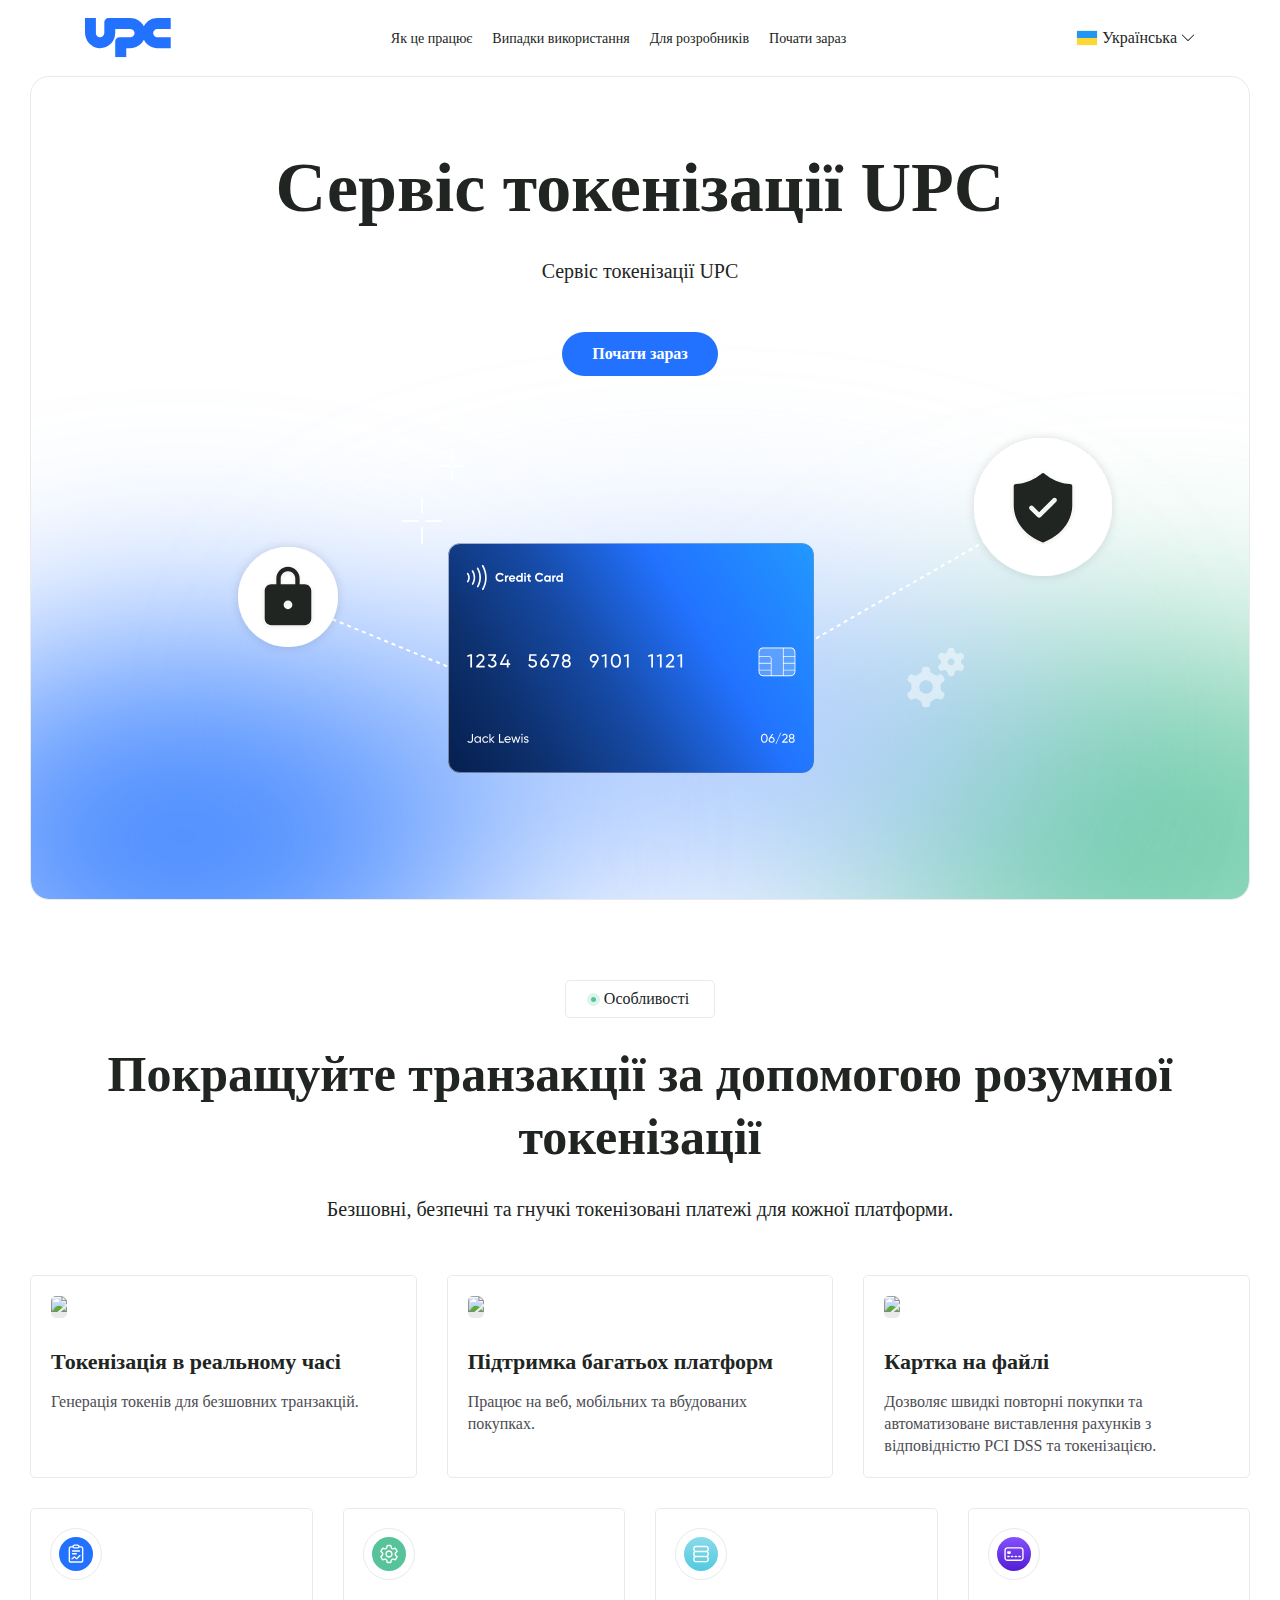
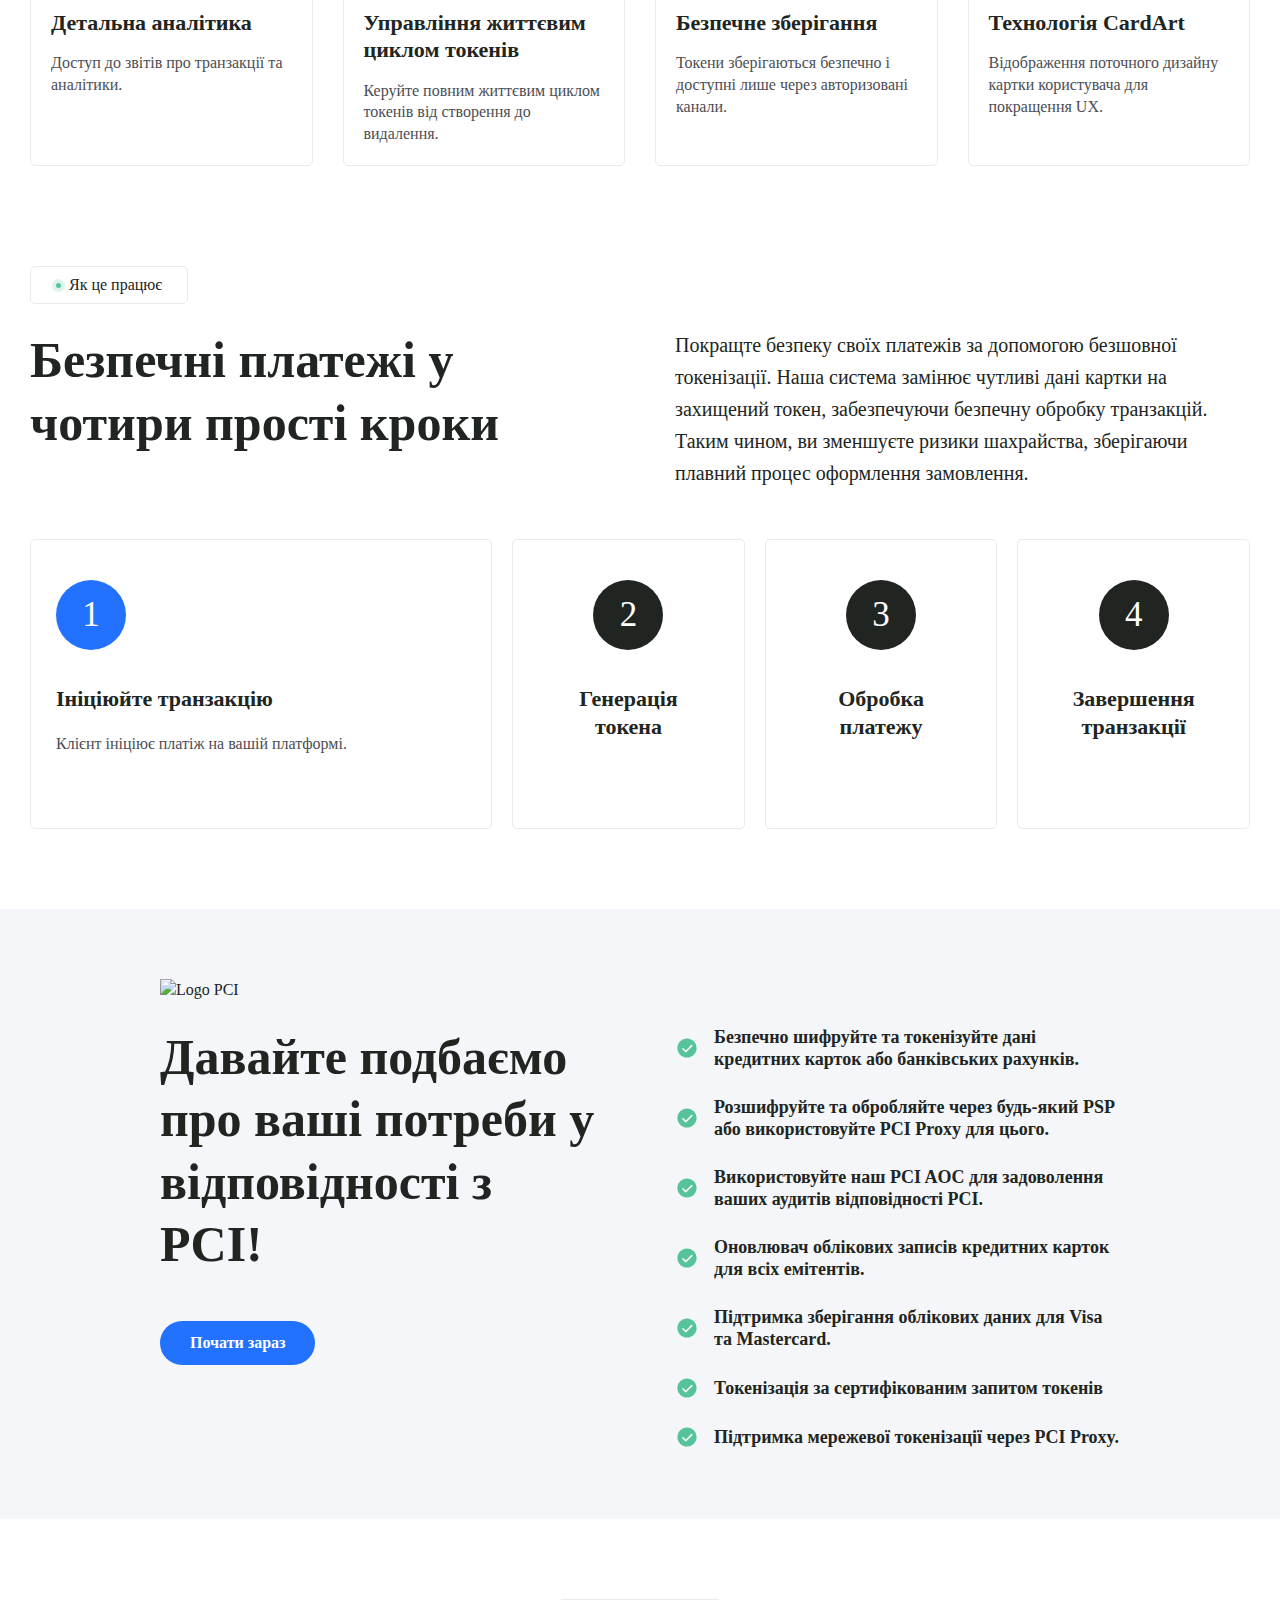
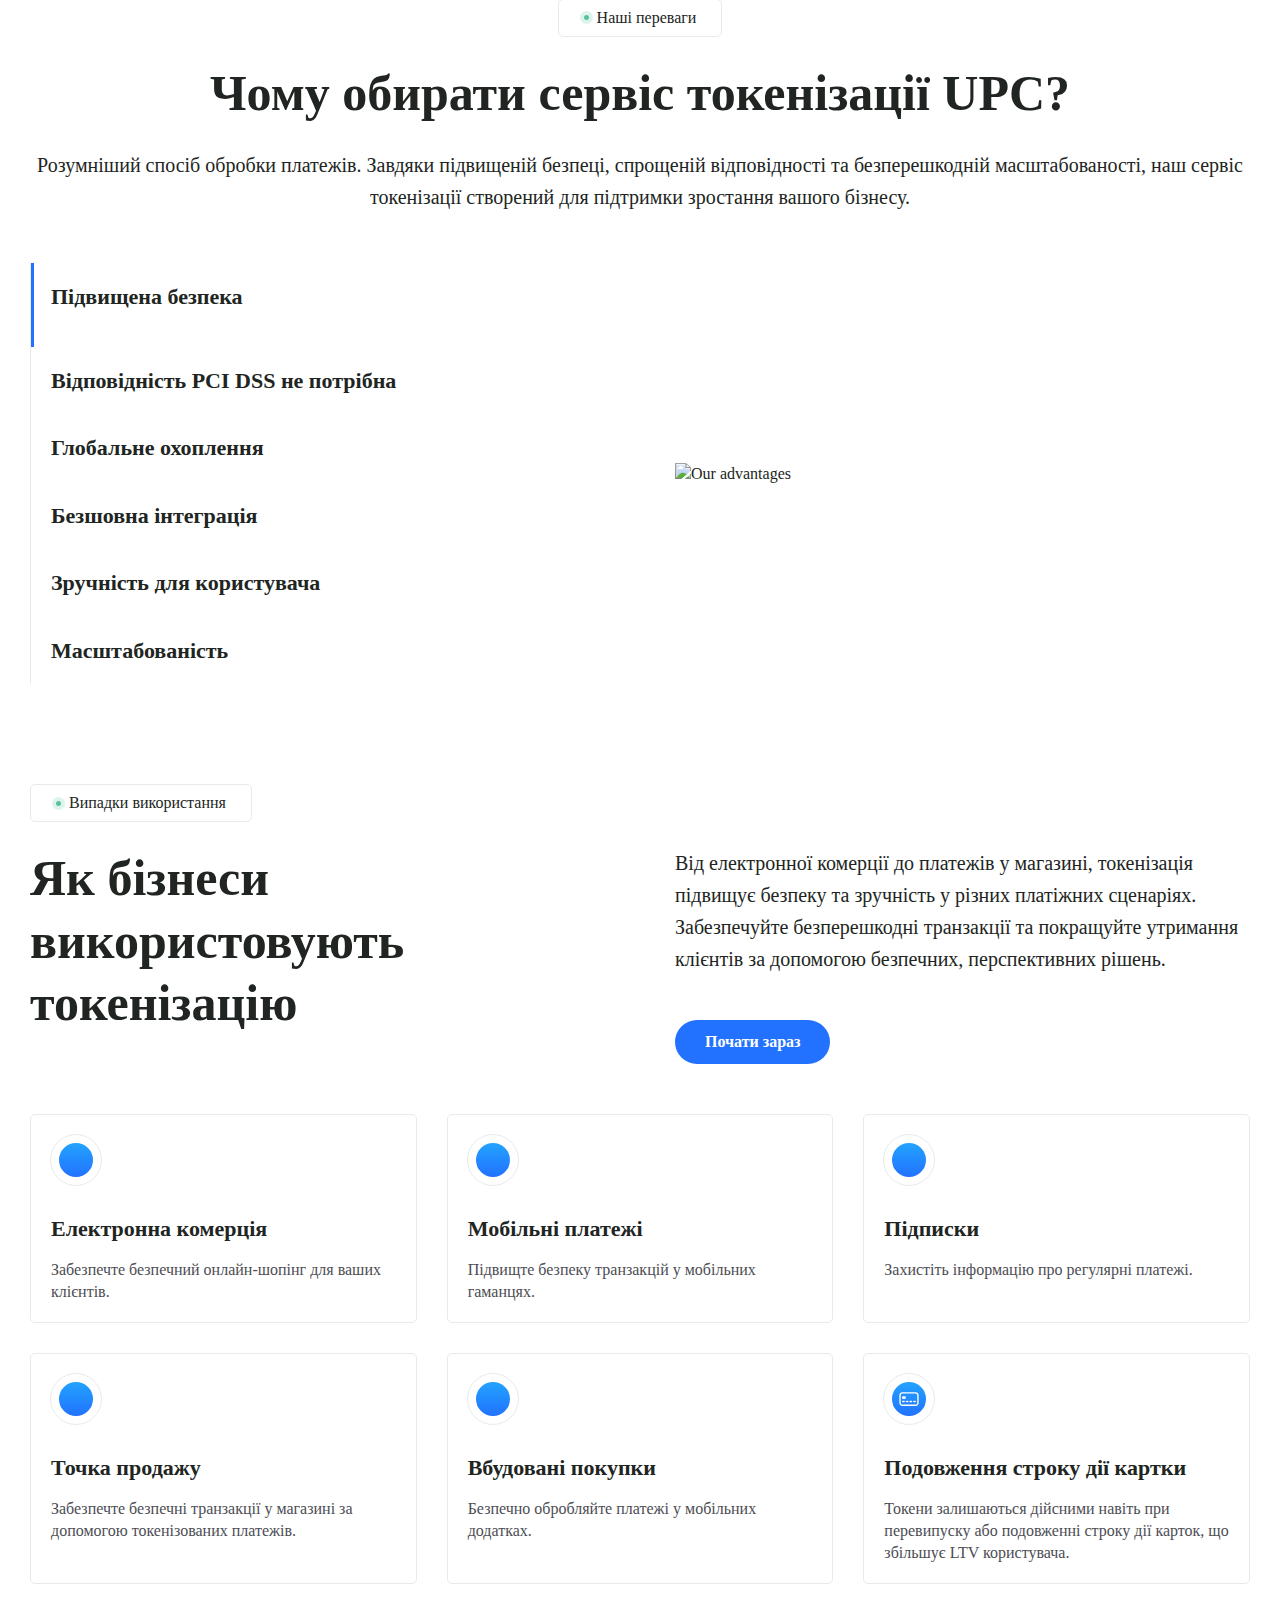
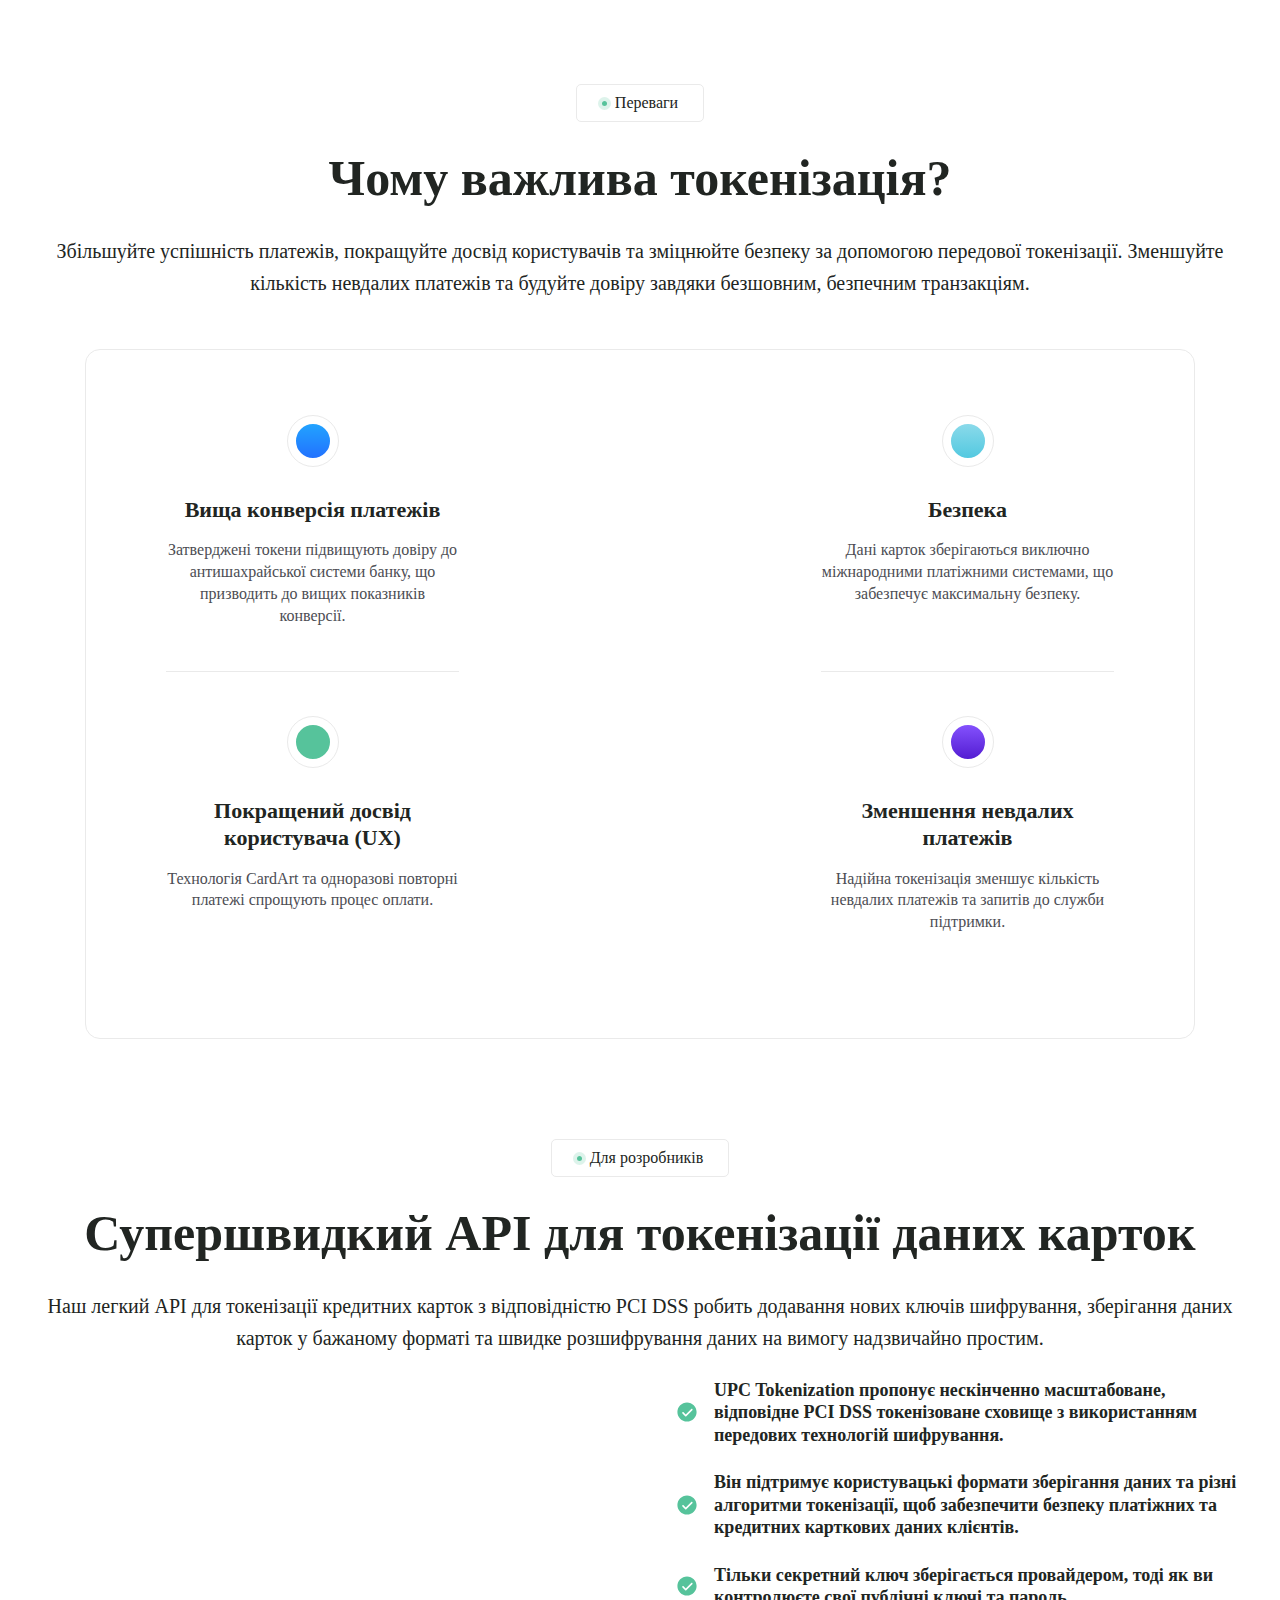
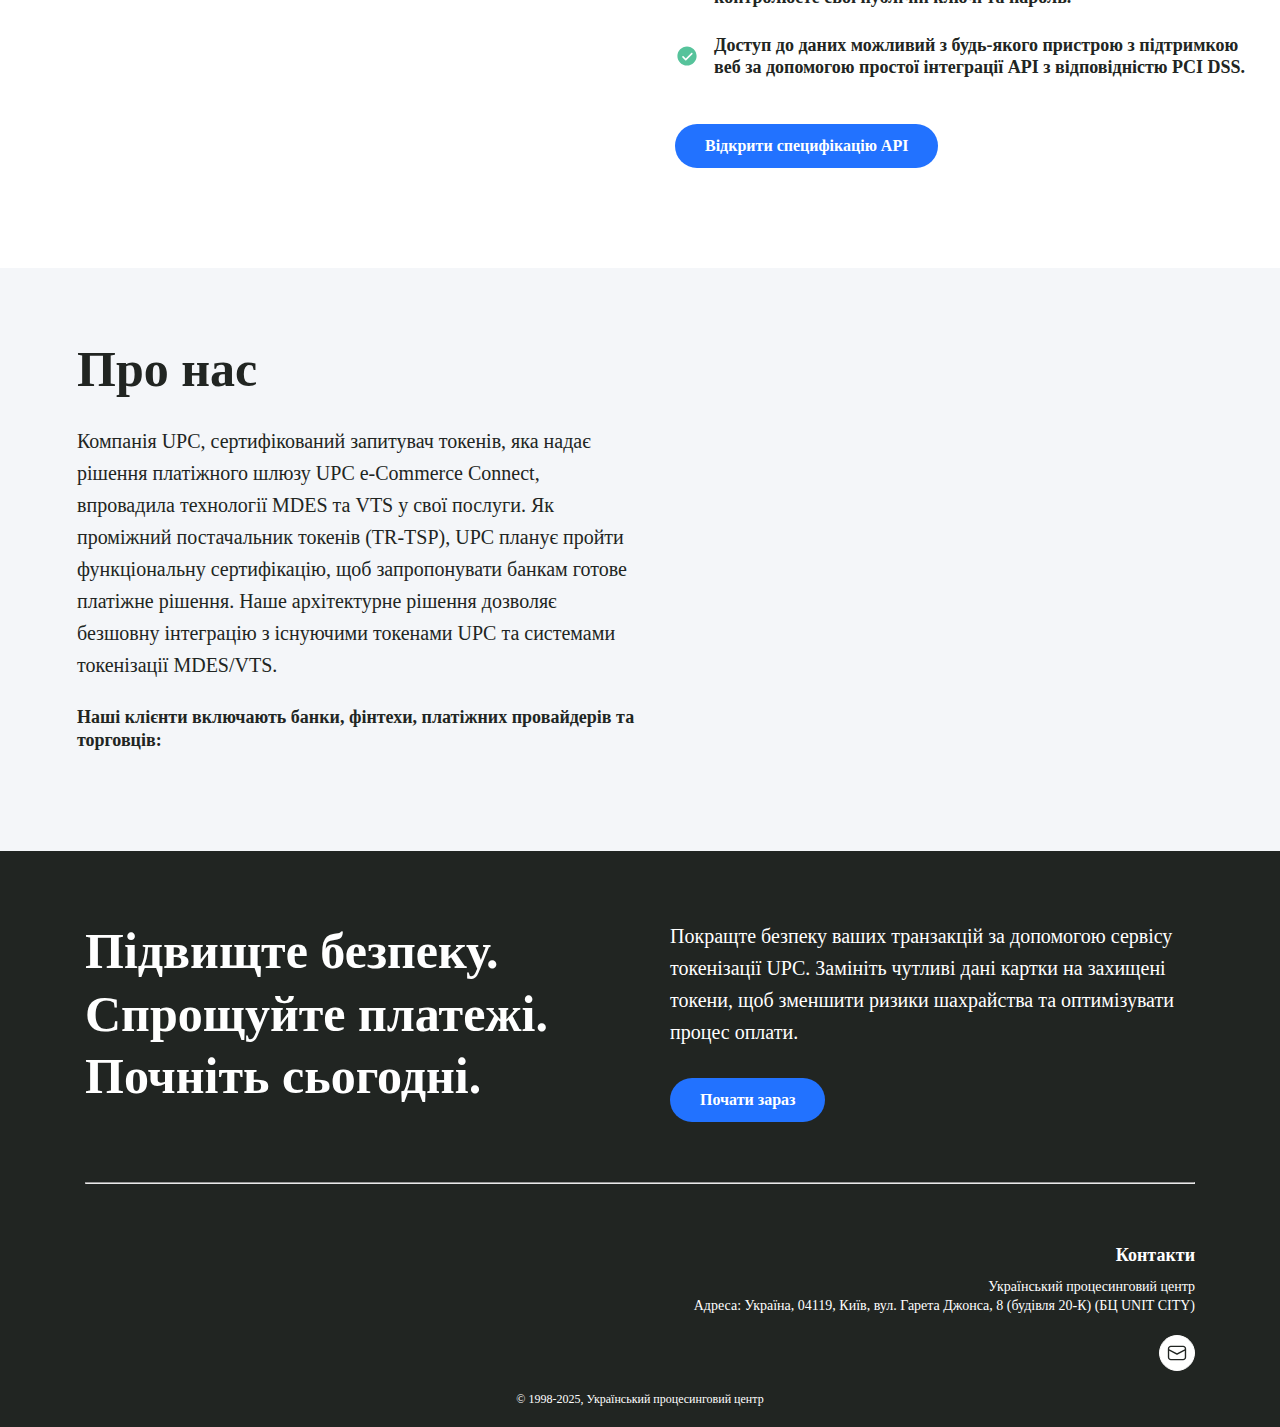
==== commit 5c0bae13: "2.3.v w3c html" ====
--- a/uk/index.html
+++ b/uk/index.html
@@ -1,19 +1,19 @@
 <!DOCTYPE html><html  lang="uk-UA" dir="ltr" class="" style=""><head><meta charset="utf-8">
 <meta name="viewport" content="width=device-width, initial-scale=1">
 <title>Токенізація платіжних карток</title>
-<style>@font-face{font-family:Geologica;font-style:normal;font-weight:300,500,600;src:url(/token-service/fonts/Geologica/Geologica-VariableFont_CRSV,SHRP,slnt,wght.ttf) format("truetype")}@font-face{font-family:OpenSans;font-style:normal;font-weight:400;src:url(/token-service/fonts/OpenSans/OpenSans-VariableFont_wdth,wght.ttf) format("truetype")}@font-face{font-family:Lexend;font-style:normal;font-weight:500;src:url(/token-service/fonts/Lexend/Lexend-VariableFont_wght.ttf) format("truetype")}.fade-slide-down-enter-active,.fade-slide-down-leave-active{transition:opacity .2s ease,transform .2s ease}.fade-slide-down-enter,.fade-slide-down-leave-to{opacity:0;transform:translateY(-20px)}.fade-enter-active,.fade-leave-active{transition:opacity .2s ease}.fade-enter,.fade-in,.fade-leave-to{opacity:0}.fade-in{transform:none;transition:opacity .5s ease-in-out .2s,transform .5s ease-in-out .2s}@media (max-width:575.98px){.fade-in{opacity:1;transform:none}}@media (min-width:576px) and (max-width:991.98px){.fade-in{opacity:1;transform:none}}.fade-in.visible{opacity:1}.fade-in-up{opacity:0;transform:translateY(100px);transition:opacity .5s ease-in-out .2s,transform .5s ease-in-out .2s}.fade-in-up.visible{transform:translateY(0)}@media (max-width:575.98px){.fade-in-up{opacity:1;transform:none}}@media (min-width:576px) and (max-width:991.98px){.fade-in-up{opacity:1;transform:none}}.fade-in-up.visible{opacity:1}.fade-in-down{opacity:0;transform:translateY(-100px);transition:opacity .5s ease-in-out .2s,transform .5s ease-in-out .2s}.fade-in-down.visible{transform:translateY(0)}@media (max-width:575.98px){.fade-in-down{opacity:1;transform:none}}@media (min-width:576px) and (max-width:991.98px){.fade-in-down{opacity:1;transform:none}}.fade-in-down.visible{opacity:1}.fade-in-left{opacity:0;transform:translate(-100px);transition:opacity .5s ease-in-out .2s,transform .5s ease-in-out .2s}.fade-in-left.visible{transform:translate(0)}@media (max-width:575.98px){.fade-in-left{opacity:1;transform:none}}@media (min-width:576px) and (max-width:991.98px){.fade-in-left{opacity:1;transform:none}}.fade-in-left.visible{opacity:1}.fade-in-right{opacity:0;transform:translate(100px);transition:opacity .5s ease-in-out .2s,transform .5s ease-in-out .2s}.fade-in-right.visible{transform:translate(0)}@media (max-width:575.98px){.fade-in-right{opacity:1;transform:none}}@media (min-width:576px) and (max-width:991.98px){.fade-in-right{opacity:1;transform:none}}.fade-in-right.visible{opacity:1}*,:after,:before{box-sizing:border-box;font-weight:400;margin:0}body{background:#fff;color:#212522;font-family:OpenSans;font-size:16px;font-weight:400;letter-spacing:0;line-height:21.79px;min-height:100vh;transition:color .5s ease-in-out,background-color .5s ease-in-out}img{image-rendering:crisp-edges}.main-container{overflow:hidden}.base-textfield,.main{position:relative}.base-textfield{border:1px solid #eaeaea;border-radius:5px;display:flex;flex-direction:column;gap:4px;height:50px;justify-content:space-between;padding:5px 35px 7px 15px}.base-textfield--error{border-color:#ea4335}.base-textfield:hover{border-color:#2272ff;box-shadow:0 1px 1px #164aa526}.base-textfield__label{font-size:1rem;line-height:1.25rem;pointer-events:none;transform:translateY(8px);transition:all .2s ease}.base-textfield__label,.base-textfield__label.floating{color:#4c4d53b2;font-family:Geologica;font-weight:300}.base-textfield__label.floating{font-size:.625rem;line-height:.78125rem;transform:translateY(0)}.base-textfield__icon-wrapper{position:absolute;right:15px;top:27px;transform:translateY(-50%)}.base-textfield__icon{height:16px;width:16px}.base-textfield__input{all:unset;box-sizing:border-box;display:inline-block;font-family:Geologica;font-size:1rem;font-weight:300;line-height:1.25rem;overflow:hidden;white-space:nowrap;width:100%}.base-textfield__input *{white-space:nowrap}.base-textfield__search{all:unset;box-sizing:border-box;display:inline-block;font-family:Geologica;font-size:1rem;font-weight:300;line-height:1.25rem;width:100%}.base-textfield__message{color:#4c4d53b2;font-family:Geologica;font-size:.625rem;font-weight:300;line-height:.78125rem;margin-left:1px;transition:.2s ease}.base-textfield__message--error{color:#ea4335}.base-textfield__dropdoun{background:#fff;border:1px solid #eaeaea;border-radius:6px;box-shadow:0 2px 4px #00000014;left:0;margin-top:4px;min-width:140px;position:absolute;top:100%;width:100%;z-index:1000}.base-textfield__options{cursor:pointer;display:flex;flex-direction:column;gap:10px;list-style:none;max-height:240px;overflow:auto;padding:0;scrollbar-color:#0f3373 #fff;scrollbar-width:thin;width:100%}.base-textfield__options::-webkit-scrollbar{border-radius:4px;height:8px;width:8px}.base-textfield__options::-webkit-scrollbar-thumb{background-color:#0f3373;background:#0f3373;border-radius:4px}.base-textfield__options::-webkit-scrollbar-thumb:hover{background:#0f3373}@media (min-width:576px) and (max-width:991.98px){.base-textfield__options{max-height:140px}}@media (max-width:575.98px){.base-textfield__options{max-height:140px}}.base-textfield__option{font-family:Geologica;font-size:1rem;font-weight:300;line-height:1.25rem;padding:10px 15px}.base-textfield__option--active,.base-textfield__option:hover{background:#2272ff1a}.base-textfield__option--error{color:#4c4d53}.base-textfield__option--error:hover{background:none}.badge{align-items:center;border:1px solid #eaeaea;border-radius:5px;display:flex;gap:8px;padding:8px 25px;width:-moz-max-content;width:max-content}@media (max-width:575.98px){.badge{padding:6px 18px}}.badge__text{align-items:center;display:flex;font-family:Geologica;font-weight:500;gap:8px}@media (min-width:1200.98px){.badge__text{font-size:1rem;line-height:1.25rem}}@media (min-width:576px) and (max-width:1200px){.badge__text{font-size:clamp(.875rem,2vw,1rem);line-height:clamp(1.09375rem,2vw,1.25rem)}}@media (max-width:575.98px){.badge__text{font-size:.875rem;line-height:1.09375rem}}.badge__text:before{background:#56c39b;border-radius:100%;content:"";display:block;height:5px;outline:4px solid rgba(86,195,155,.2);width:5px}.badge-icon{align-items:center;border:8px solid #fff;border-radius:100%;box-sizing:content-box;display:flex;height:34px;justify-content:center;outline:1px solid #eaeaea;width:34px}.badge-icon--blue{background:#2272ff}.badge-icon--blue-gradient{background:linear-gradient(180deg,#22a3ff,#2272ff)}.badge-icon--blue-light-gradient{background:linear-gradient(180deg,#8adaea,#53c9e0)}.badge-icon--green-gradient{background:#56c39b}.badge-icon--green-light-gradient{background:linear-gradient(180deg,#8adaea,#53c9e0)}.badge-icon--purple-gradient{background:linear-gradient(180deg,#8451fd,#531dd2)}.badge-icon img{height:22px;width:22px}.base-button{all:unset;background:#2272ff;border-radius:30px;box-sizing:border-box;color:#fff;cursor:pointer;display:inline-block;font-family:Geologica;font-size:1rem;font-weight:600;line-height:1.25rem;padding:12px 30px;text-align:center;text-decoration:none}.base-button:hover{background:#2272ffe5}.base-button:disabled,.base-button:disabled:hover{background:#2272ffcc}.base-checkbox{align-items:center;display:flex;flex-wrap:wrap;font-family:OpenSans;font-size:.875rem;font-weight:400;gap:10px;letter-spacing:0;line-height:1.191875rem}.base-checkbox__input{opacity:0;position:absolute}.base-checkbox__icon path{fill:none;transition:fill .2s ease}.base-checkbox__icon rect{fill:none;stroke-width:1px;stroke:#4c4d53}.base-checkbox__icon--error rect{stroke:#ea4335}.base-checkbox__icon--checked path,.base-checkbox__icon--error path{fill:#fff}.base-checkbox__icon--checked rect{stroke:#2272ff;fill:#2272ff}.base-modal{align-items:center;background:#00000080;display:flex;height:100%;justify-content:center;left:0;position:fixed;top:0;width:100%;z-index:1000}@media (min-width:576px) and (max-width:991.98px){.base-modal{align-items:flex-start;justify-content:flex-start}}@media (max-width:575.98px){.base-modal{align-items:flex-start;justify-content:flex-start}}.base-modal__content{background:#fff;border-radius:5px;max-height:90vh;position:relative}@media (min-width:576px) and (max-width:991.98px){.base-modal__content{border-radius:0;height:100vh;max-height:100vh;width:100vw}}@media (max-width:575.98px){.base-modal__content{border-radius:0;height:100vh;max-height:100vh;width:100vw}}.base-modal__button{all:unset;background:#fff;padding:5px;position:absolute;right:25px;top:25px;z-index:15}.radio-button-group{align-items:center;display:flex;flex-wrap:wrap;gap:11px}.radio-button-group__input{display:none}.radio-button-group__label{border:1px solid #eaeaea;border-radius:30px;display:inline-block;font-family:Geologica;font-size:.875rem;font-weight:500;line-height:1.09375rem;padding:8px 10px;transition:all .2s ease}.radio-button-group__label:hover{border-color:#2272ff4d}@media (max-width:575.98px){.radio-button-group__label:hover{border-color:#2272ff}}@media (min-width:576px) and (max-width:991.98px){.radio-button-group__label:hover{border-color:#2272ff}}.radio-button-group__label--selected{border-color:#2272ff!important}.header{background-color:#fff;left:0;position:sticky;top:0;transition:transform .2s ease;width:100%;z-index:10}.header--scroll{position:fixed}.header--hidden{transform:translateY(-100%)}.header__container{align-items:center;display:flex;height:76px;justify-content:space-between;margin-left:auto;margin-right:auto;max-width:1170px;padding:0 30px;width:100%}@media (max-width:575.98px){.header__container{max-width:1150px;padding:0 20px}}.header__logo{display:inline-block;line-height:0}.header__logo .logo{height:auto;width:86px}@media (max-width:575.98px){.header__logo .logo{width:68px}}.header__nav{opacity:1;transform:translateY(0);transition:all 0s}@media (max-width:575.98px){.header__nav{background:#fff;left:0;opacity:0;padding:20px 20px 30px;position:absolute;top:100%;transform:translateY(-20px);transition:opacity .2s ease .2s,transform .2s ease .2s,visibility .2s ease .2s;visibility:hidden;width:100%}}@media (min-width:576px) and (max-width:991.98px){.header__nav{background:#fff;left:0;opacity:0;padding:20px 20px 30px;position:absolute;top:100%;transform:translateY(-20px);transition:opacity .2s ease .2s,transform .2s ease .2s,visibility .2s ease .2s;visibility:hidden;width:100%}}@media (max-width:575.98px){.header__nav--active{opacity:1;transform:translateY(0);visibility:visible}}@media (min-width:576px) and (max-width:991.98px){.header__nav--active{opacity:1;transform:translateY(0);visibility:visible}}@media (min-width:992px) and (max-width:1600.98px){.header__nav .nav{align-items:center;display:flex;gap:20px;justify-content:center;padding:0}}@media (min-width:1601px){.header__nav .nav{align-items:center;display:flex;gap:20px;justify-content:center;padding:0}}@media (min-width:576px) and (max-width:991.98px){.header__nav .nav{display:flex;flex-direction:column;gap:20px;padding:0}}@media (max-width:575.98px){.header__nav .nav{display:flex;flex-direction:column;gap:20px;padding:0}}.header__nav .nav__item{list-style:none}.header__nav .nav__link{color:#212522;font-family:Geologica;font-size:.875rem;font-weight:500;line-height:1.09375rem;text-decoration:none;transition:.2s ease}.header__nav .nav__link:hover{color:#2272ff}.nav-mobile-toggle-button{all:unset;display:none;padding:10px 10px 10px 0}@media (max-width:575.98px){.nav-mobile-toggle-button{display:block}}@media (min-width:576px) and (max-width:991.98px){.nav-mobile-toggle-button{display:block}}.footer{background:#212522}.footer__container{margin-left:auto;margin-right:auto;max-width:1170px;padding:0 30px;width:100%}@media (max-width:575.98px){.footer__container{max-width:1150px;padding:0 20px}}.footer__content{display:grid;gap:25px 60px;grid-template-columns:repeat(auto-fit,minmax(300px,1fr));margin-top:69px}@media (max-width:575.98px){.footer__content{grid-template-columns:100%}}.footer__hr{border-color:#eaeaea;margin:60px 0}.footer__title{color:#fff;font-family:Geologica;font-weight:600}@media (min-width:1200.98px){.footer__title{font-size:3.125rem;line-height:3.90625rem}}@media (min-width:576px) and (max-width:1200px){.footer__title{font-size:clamp(2.5rem,3vw,3.125rem);line-height:clamp(2.65625rem,3vw,3.90625rem)}}@media (max-width:575.98px){.footer__title{font-size:2.125rem;line-height:2.65625rem;text-align:center}}.footer__subtitle{color:#fff;font-family:OpenSans;font-weight:400;margin-bottom:30px}@media (min-width:1200.98px){.footer__subtitle{font-size:1.25rem;line-height:2rem}}@media (min-width:576px) and (max-width:1200px){.footer__subtitle{font-size:clamp(1rem,3vw,1.25rem);line-height:clamp(1.5rem,3vw,2rem)}}@media (max-width:575.98px){.footer__subtitle{font-size:1rem;line-height:1.5rem;text-align:center}.footer__button{display:block;margin-left:auto;margin-right:auto}}.footer__logo{display:flex;gap:26px}@media (max-width:575.98px){.footer__logo{gap:40px}}.footer__logo img{height:36px}.footer__contacts{display:flex;gap:25px 60px;justify-content:space-between}@media (max-width:575.98px){.footer__contacts{align-items:center;flex-direction:column}}.footer__address-title{color:#fff;font-family:Geologica;font-style:normal;font-weight:600;text-align:right}@media (min-width:1200.98px){.footer__address-title{font-size:1.125rem;line-height:1.40625rem}}@media (min-width:576px) and (max-width:1200px){.footer__address-title{font-size:clamp(1rem,3vw,1.125rem);line-height:clamp(1.25rem,3vw,1.40625rem)}}@media (max-width:575.98px){.footer__address-title{font-size:1rem;line-height:1.25rem;margin-top:40px;text-align:center}}.footer__address-name{color:#fff;font-family:OpenSans;font-size:.875rem;font-style:normal;font-weight:400;letter-spacing:0;line-height:1.191875rem;margin-top:10px;text-align:right}@media (max-width:575.98px){.footer__address-name{text-align:center}}.footer__address-address{color:#fff;font-family:OpenSans;font-size:.875rem;font-style:normal;font-weight:400;letter-spacing:0;line-height:1.191875rem;text-align:right}@media (max-width:575.98px){.footer__address-address{text-align:center}}.footer__copyright{padding:20px 0}@media (max-width:575.98px){.footer__copyright{padding:40px 0 30px}}.footer__copyright p{color:#fff;font-family:OpenSans;font-size:.75rem;font-style:normal;font-weight:400;letter-spacing:0;line-height:1.02125rem;text-align:center}.footer__social-links{align-items:center;display:flex;gap:10px;justify-content:flex-end;margin-top:20px;padding:0}@media (max-width:575.98px){.footer__social-links{gap:30px;justify-content:center;margin-top:40px}}.footer__social-links li{list-style:none}.footer__social-links svg{transition:fill .2s ease}.footer__social-links a{align-items:center;background:#fff;border:1px solid #fff;border-radius:100%;box-sizing:content-box;display:flex;height:34px;justify-content:center;transition:all .2s ease;width:34px}.footer__social-links a:hover{background:transparent}.footer__social-links a:hover svg{fill:#fff}.locale{cursor:pointer;justify-content:flex-end;padding:10px 0 10px 10px;position:relative}.locale,.locale__input{align-items:center;display:flex;gap:4px}.locale__input span{font-family:Geologica;font-size:1rem;font-weight:300;line-height:1.25rem}@media (max-width:575.98px){.locale__input span{display:none}}@media (min-width:576px) and (max-width:991.98px){.locale__input span{display:none}}.locale__icon{height:auto;width:14px}.locale__img{height:auto;width:22px}.locale__options{background:#fff;border:1px solid #eaeaea;box-shadow:0 2px 4px #00000014;cursor:pointer;list-style:none;margin-top:4px;max-height:170px;overflow:auto;padding:0;position:absolute;right:0;scrollbar-color:#0f3373 #fff;scrollbar-width:thin;top:100%;width:170px;z-index:0}.locale__options::-webkit-scrollbar{border-radius:4px;height:8px;width:8px}.locale__options::-webkit-scrollbar-thumb{background-color:#0f3373;background:#0f3373;border-radius:4px}.locale__options::-webkit-scrollbar-thumb:hover{background:#0f3373}.locale__options.active{z-index:10}.locale__option{align-items:center;display:flex;gap:4px;padding:7px 15px}.locale__option:hover{background:#2272ff1a}.locale__option span{font-family:Geologica;font-size:1rem;font-weight:300;line-height:1.25rem}.scroll-to-top{align-items:center;background:#2272ff;border-radius:100%;bottom:30px;display:flex;height:50px;justify-content:center;position:fixed;right:30px;transition:all .2s ease;width:50px}.scroll-to-top:hover{background:#2272ffe5}.scroll-to-top--stop{position:absolute}.scroll-to-top svg{height:24px;width:24px}.main-container{display:grid;grid-template-columns:100%;grid-template-rows:max-content 1fr max-content;min-height:100vh}.code-highlighting{overflow:auto;scrollbar-color:#fff rgba(12,43,98,.898);scrollbar-width:thin}.code-highlighting::-webkit-scrollbar{border-radius:4px;height:8px;width:8px}.code-highlighting::-webkit-scrollbar-thumb{background-color:#fff;background:#fff;border-radius:4px}.code-highlighting::-webkit-scrollbar-thumb:hover{background:#fff}.code-highlighting pre[class*=language-].line-numbers{padding-left:1em;padding-top:3rem}.code-highlighting :not(pre)>code[class*=language-],.code-highlighting pre[class*=language-]{background:#0c2b62e5;border:none;border-radius:5px;box-shadow:none}.code-highlighting .code-toolbar .toolbar{opacity:1}.code-highlighting div.code-toolbar>.toolbar>.toolbar-item>button,.code-highlighting div.code-toolbar>.toolbar>.toolbar-item>button:hover{all:unset;border:1px solid #fff;border-radius:20px;color:#fff!important;color:#4c4d53b2;cursor:pointer;display:block;font-family:Geologica;font-size:.625rem;font-weight:300;line-height:.78125rem;margin:16px 20px;padding:5px 12px}.code-highlighting .language-css .token.string,.code-highlighting .style .token.string,.code-highlighting .token.attr-name,.code-highlighting .token.attr-value,.code-highlighting .token.char,.code-highlighting .token.entity,.code-highlighting .token.inserted,.code-highlighting .token.operator,.code-highlighting .token.string,.code-highlighting .token.url,.code-highlighting .token.variable,.code-highlighting code[class*=language-],.code-highlighting pre[class*=language-]{color:#00e5ac;text-shadow:none}.code-highlighting .line-numbers-rows>span:before,.code-highlighting .token.boolean,.code-highlighting .token.cdata,.code-highlighting .token.comment,.code-highlighting .token.deleted,.code-highlighting .token.doctype,.code-highlighting .token.number,.code-highlighting .token.prolog,.code-highlighting .token.tag{color:#fff;text-shadow:none}.code-highlighting .token.namespace,.code-highlighting .token.punctuation{opacity:1}.hero__container{margin-left:auto;margin-right:auto;max-width:calc(100% + 60px);padding:0 30px;width:100%}@media (max-width:575.98px){.hero__container{max-width:calc(100% + 40px);padding:0}}@media (min-width:576px) and (max-width:991.98px){.hero__container{padding:0}}.hero__container-background{border:1px solid #eaeaea;border-radius:19px;height:calc(100vh - 76px);overflow:hidden;position:relative}.hero__container-background:before{background:radial-gradient(ellipse at center,#56c39be6 0,#56c39be6 15%,#56c39b99 55%,#56c39b4d);border-radius:50%;bottom:-20%;content:"";display:block;filter:blur(100px);height:55%;position:absolute;right:-20%;width:55%;z-index:-1}@media (max-width:575.98px){.hero__container-background:before{background:radial-gradient(ellipse at center,#56c39be6 0,#56c39be6 15%,#56c39b99 55%,#56c39b4d);border-radius:50%;bottom:-15%;content:"";display:block;filter:blur(75px);height:57%;position:absolute;right:-15%;width:70%;z-index:-1}}.hero__container-background:after{background:radial-gradient(ellipse at center,#2272ffe6 0,#2272ffe6 15%,#2272ff99 55%,#2272ff4d);border-radius:50%;bottom:-20%;content:"";display:block;filter:blur(100px);height:55%;left:-15%;position:absolute;width:55%;z-index:-1}@media (max-width:575.98px){.hero__container-background:after{background:radial-gradient(ellipse at center,#2272ffe6 0,#2272ffe6 15%,#2272ff99 55%,#2272ff4d);border-radius:50%;bottom:-15%;content:"";display:block;filter:blur(100px);height:57%;left:-40%;position:absolute;width:70%;z-index:-1}}.hero__container-background>span{background:radial-gradient(ellipse at center,#9abfffe6 0,#9abfffe6 15%,#9abfff99 55%,#9abfff4d);border-radius:50%;bottom:0;content:"";display:block;filter:blur(100px);height:40%;left:25%;position:absolute;width:60%;z-index:-1}@media (max-width:575.98px){.hero__container-background{border:none;padding:0 20px}}@media (min-width:576px) and (max-width:991.98px){.hero__container-background{border:none;padding:0 20px}}.hero__content{align-items:center;display:flex;flex-direction:column;position:relative}.hero__title{font-family:Geologica;font-weight:600;margin-top:70px;text-align:center}@media (min-width:1200.98px){.hero__title{font-size:4.375rem;line-height:5.15625rem}}@media (min-width:576.98px) and (max-width:1200px){.hero__title{font-size:clamp(3rem,4vw,4.375rem);line-height:clamp(2.65625rem,6vw,5.15625rem)}}@media (max-width:575.98px){.hero__title{font-size:2rem;line-height:2.65625rem}}.hero__subtitle{font-family:OpenSans;font-weight:400;margin-top:25px;text-align:center}@media (min-width:1200.98px){.hero__subtitle{font-size:1.25rem;line-height:2rem}}@media (min-width:576px) and (max-width:1200px){.hero__subtitle{font-size:clamp(1rem,3vw,1.25rem);line-height:clamp(1.5rem,3vw,2rem)}}@media (max-width:575.98px){.hero__subtitle{font-size:1rem;line-height:1.5rem;margin-top:20px}}.hero__button{margin-top:45px}@media (max-width:575.98px){.hero__button{margin-top:30px}}.hero__bcg{display:flex;justify-content:center;padding:46px 20px;width:100%}@media (max-width:575.98px){.hero__bcg{padding:46px 20px}}.hero-svg-mobile{display:none}@media (max-width:575.98px){.hero-svg-mobile{display:block;height:auto;width:100%}}.hero-svg{margin-left:6%;margin-top:-50px;max-width:100%;position:relative}@media (max-width:575.98px){.hero-svg{display:none}}.hero-svg:hover .hero-svg__security-line{d:path("M60 229L406 341L813 137")}.hero-svg:hover .hero-svg__lock{transform:scale(.9);transform-origin:60px 225px}.hero-svg:hover .hero-svg__protection{transform:scale(.9);transform-origin:815px 135px}.hero-svg:hover .hero-svg__stars{transform:translate(-10px,-50px)}.hero-svg:hover .hero-svg__gears{transform:translate(5px,10px)}.hero-svg:hover .hero-svg__card{transform:translateY(-7%) rotateX(45deg) scaleY(1.05) scaleX(1)}.hero-svg:hover .hero-svg__hash{opacity:1;transform:scale(1.1);transition:all .7s cubic-bezier(.4,0,.2,1) .2s}.hero-svg svg{max-width:100%}.hero-svg__lock,.hero-svg__security-line{transition:all .7s cubic-bezier(.4,0,.2,1)}.hero-svg__lock{transform-origin:60px 285px}.hero-svg__protection{transform-origin:815px 195px;transition:all .7s cubic-bezier(.4,0,.2,1)}.hero-svg__card-wrapper{bottom:0;left:45%;perspective:1000px;position:absolute;transform:translate(-50%)}.hero-svg__card{transform:rotateX(0) scale(1);transition:all .7s cubic-bezier(.4,0,.2,1)}.hero-svg__hash-wrapper{bottom:33%;left:45%;position:absolute;transform:translate(-50%)}.hero-svg__hash{opacity:0;transition:.3s cubic-bezier(.4,0,.2,1)}.hero-svg__gears,.hero-svg__stars{transition:all .5s ease-in-out}.about-us{background:#f4f6f9;margin-top:clamp(100px,3vw,170px);padding:70px 47px;position:relative}@media (max-width:575.98px){.about-us{padding:50px 0}}@media (min-width:576px) and (max-width:991.98px){.about-us{padding:50px 0}}.about-us__container{display:flex;gap:25px;justify-content:space-between;margin-left:auto;margin-right:auto;max-width:1340px;padding:0 30px;width:100%}@media (max-width:575.98px){.about-us__container{max-width:1320px;padding:0 20px}}@media (min-width:576px) and (max-width:991.98px){.about-us__container{flex-wrap:wrap}}@media (max-width:575.98px){.about-us__container{flex-wrap:wrap}}.about-us__content{max-width:50%;width:798px}@media (max-width:575.98px){.about-us__content{max-width:100%}}@media (min-width:576px) and (max-width:991.98px){.about-us__content{max-width:100%}}.about-us__logos{align-items:flex-end;display:flex;flex-direction:column;gap:20px;height:100%;justify-content:space-between;padding:70px 0;position:absolute;right:0;top:0;width:-moz-max-content;width:max-content}@media (min-width:576px) and (max-width:991.98px){.about-us__logos{padding:0;position:static;width:100%}}@media (max-width:575.98px){.about-us__logos{align-items:center;margin-top:60px;padding:0;position:static;width:100%}}@media (min-width:576px) and (max-width:991.98px){.about-us__logo-upc{display:none}}@media (max-width:575.98px){.about-us__logo-upc{display:none}}.about-us__cards-logo{display:flex;gap:40px;height:30px;margin-right:77px}@media (max-width:575.98px){.about-us__cards-logo{height:25px;margin-right:0}}@media (min-width:576px) and (max-width:991.98px){.about-us__cards-logo{margin-right:0;margin-top:40px}}.about-us__cards-logo img{height:100%;width:auto}.about-us__title{font-family:Geologica;font-weight:600}@media (min-width:1200.98px){.about-us__title{font-size:3.125rem;line-height:3.90625rem}}@media (min-width:576px) and (max-width:1200px){.about-us__title{font-size:clamp(2.5rem,3vw,3.125rem);line-height:clamp(2.65625rem,3vw,3.90625rem)}}@media (max-width:575.98px){.about-us__title{font-size:2.125rem;line-height:2.65625rem;margin-top:20px;text-align:center}}.about-us__text{font-family:OpenSans;font-weight:400;margin-top:25px}@media (min-width:1200.98px){.about-us__text{font-size:1.25rem;line-height:2rem}}@media (min-width:576px) and (max-width:1200px){.about-us__text{font-size:clamp(1rem,3vw,1.25rem);line-height:clamp(1.5rem,3vw,2rem)}}@media (max-width:575.98px){.about-us__text{font-size:1rem;line-height:1.5rem;margin-top:20px;text-align:center}}.about-us__text-title{font-family:Geologica;font-weight:600;margin-top:25px}@media (min-width:1200.98px){.about-us__text-title{font-size:1.125rem;line-height:1.40625rem}}@media (min-width:576px) and (max-width:1200px){.about-us__text-title{font-size:clamp(1rem,3vw,1.125rem);line-height:clamp(1.25rem,3vw,1.40625rem)}}@media (max-width:575.98px){.about-us__text-title{font-size:1rem;line-height:1.25rem;margin-top:20px;text-align:center}}.about-us__list-numeric{display:flex;gap:40px 25px;justify-content:space-between;margin-top:30px;width:100%}@media (min-width:576px) and (max-width:991.98px){.about-us__list-numeric{justify-content:flex-start}}@media (max-width:575.98px){.about-us__list-numeric{align-items:center;flex-direction:column}}.about-us__numeric{display:flex;flex-direction:column;gap:15px}@media (max-width:575.98px){.about-us__numeric{align-items:center}}.about-us__number{color:#2272ff;display:flex;font-family:Geologica;font-weight:600;gap:5px}@media (min-width:1200.98px){.about-us__number{font-size:4.375rem;line-height:5.15625rem}}@media (min-width:576.98px) and (max-width:1200px){.about-us__number{font-size:clamp(3rem,4vw,4.375rem);line-height:clamp(2.65625rem,6vw,5.15625rem)}}@media (max-width:575.98px){.about-us__number{font-size:2rem;line-height:2.65625rem}}.about-us__number--large{width:250px}@media (max-width:575.98px){.about-us__number--large{justify-content:center;width:auto}}.about-us__numeric-text{font-family:OpenSans;font-weight:400;margin-left:2px}@media (min-width:1200.98px){.about-us__numeric-text{font-size:1.25rem;line-height:2rem}}@media (min-width:576px) and (max-width:1200px){.about-us__numeric-text{font-size:clamp(1rem,3vw,1.25rem);line-height:clamp(1.5rem,3vw,2rem)}}@media (max-width:575.98px){.about-us__numeric-text{font-size:1rem;line-height:1.5rem}}.benefits__container{align-items:center;display:flex;flex-direction:column;margin-left:auto;margin-right:auto;margin-top:clamp(100px,3vw,120px);max-width:1340px;padding:0 30px;width:100%}@media (max-width:575.98px){.benefits__container{max-width:1320px;padding:0 20px}}.benefits__title{font-family:Geologica;font-weight:600;margin-top:25px;text-align:center}@media (min-width:1200.98px){.benefits__title{font-size:3.125rem;line-height:3.90625rem}}@media (min-width:576px) and (max-width:1200px){.benefits__title{font-size:clamp(2.5rem,3vw,3.125rem);line-height:clamp(2.65625rem,3vw,3.90625rem)}}@media (max-width:575.98px){.benefits__title{font-size:2.125rem;line-height:2.65625rem;margin-top:20px}}.benefits__subtitle{font-family:OpenSans;font-weight:400;margin-top:25px;text-align:center}@media (min-width:1200.98px){.benefits__subtitle{font-size:1.25rem;line-height:2rem}}@media (min-width:576px) and (max-width:1200px){.benefits__subtitle{font-size:clamp(1rem,3vw,1.25rem);line-height:clamp(1.5rem,3vw,2rem)}}@media (max-width:575.98px){.benefits__subtitle{font-size:1rem;line-height:1.5rem;margin-top:20px}}.benefits__cards{align-items:stretch;border:1px solid #eaeaea;border-radius:15px;display:grid;gap:45px;grid-template-areas:"card-1 phone card-2" "card-3 phone card-4";grid-template-columns:1fr minmax(179px,272px) 1fr;grid-template-rows:1fr 1fr;margin-top:50px;max-width:1110px;padding:66px 80px}@media (max-width:575.98px){.benefits__cards{border:none;border-radius:none;gap:20px;grid-template-areas:"card-1" "card-3" "phone" "card-2" "card-4";grid-template-columns:100%;grid-template-rows:auto;margin-top:40px;padding:0 38px}}.benefits__card{height:100%}.benefits__card--line{padding-bottom:45px;position:relative}@media (max-width:575.98px){.benefits__card--line{padding-bottom:20px}}.benefits__card--line:after{border-bottom:1px solid #eaeaea;bottom:0;content:"";left:0;position:absolute;width:100%}.benefits__card .badge-icon{margin-left:auto;margin-right:auto}.benefits__card h4{font-family:Geologica;font-weight:600;margin-top:30px;text-align:center}@media (min-width:1200.98px){.benefits__card h4{font-size:1.375rem;line-height:1.71875rem}}@media (min-width:576px) and (max-width:1200px){.benefits__card h4{font-size:clamp(1.25rem,3vw,1.375rem);line-height:clamp(1.5625rem,3vw,1.71875rem)}}@media (max-width:575.98px){.benefits__card h4{font-size:1.25rem;line-height:1.5625rem;margin-top:20px}}.benefits__card p{color:#4c4d53;font-family:OpenSans;font-weight:400;letter-spacing:0;margin-top:16px;text-align:center}@media (min-width:1200.98px){.benefits__card p{font-size:1rem;line-height:1.361875rem}}@media (min-width:576px) and (max-width:1200px){.benefits__card p{font-size:clamp(.875rem,2vw,1rem);line-height:clamp(1.191875rem,2vw,1.361875rem)}}@media (max-width:575.98px){.benefits__card p{font-size:.875rem;line-height:1.191875rem;margin-top:10px}}.benefits__phone{align-items:center;display:flex;justify-content:center}.benefits__phone img{height:auto;max-width:100%;width:100%}@media (max-width:575.98px){.benefits__phone img{max-width:179px}}.features__container{align-items:center;display:flex;flex-direction:column;margin-left:auto;margin-right:auto;margin-top:clamp(80px,3vw,150px);max-width:1340px;padding:0 30px;width:100%}@media (max-width:575.98px){.features__container{max-width:1320px;padding:0 20px}}.features__title{font-family:Geologica;font-weight:600;margin-top:25px;text-align:center}@media (min-width:1200.98px){.features__title{font-size:3.125rem;line-height:3.90625rem}}@media (min-width:576px) and (max-width:1200px){.features__title{font-size:clamp(2.5rem,3vw,3.125rem);line-height:clamp(2.65625rem,3vw,3.90625rem)}}@media (max-width:575.98px){.features__title{font-size:2.125rem;line-height:2.65625rem;margin-top:20px}}.features__subtitle{font-family:OpenSans;font-weight:400;margin-top:25px;text-align:center}@media (min-width:1200.98px){.features__subtitle{font-size:1.25rem;line-height:2rem}}@media (min-width:576px) and (max-width:1200px){.features__subtitle{font-size:clamp(1rem,3vw,1.25rem);line-height:clamp(1.5rem,3vw,2rem)}}@media (max-width:575.98px){.features__subtitle{font-size:1rem;line-height:1.5rem;margin-top:20px}}.features__cards-3{display:grid;gap:30px;grid-template-columns:repeat(3,1fr);margin-top:50px}@media (max-width:575.98px){.features__cards-3{gap:25px;grid-template-columns:100%;margin-top:40px}}.features__cards-4{display:grid;gap:30px;grid-template-columns:repeat(4,1fr);margin-top:30px}@media (max-width:575.98px){.features__cards-4{gap:25px;grid-template-columns:100%;margin-top:25px}}@media (min-width:576px) and (max-width:991.98px){.features__cards-4{gap:25px;grid-template-columns:repeat(2,1fr)}}.features__card{border:1px solid #eaeaea;border-radius:5px;font-size:0;padding:20px}@media (max-width:575.98px){.features__card{padding:15px}}.features__card h4{font-family:Geologica;font-weight:600;margin-top:30px}@media (min-width:1200.98px){.features__card h4{font-size:1.375rem;line-height:1.71875rem}}@media (min-width:576px) and (max-width:1200px){.features__card h4{font-size:clamp(1.25rem,3vw,1.375rem);line-height:clamp(1.5625rem,3vw,1.71875rem)}}@media (max-width:575.98px){.features__card h4{font-size:1.25rem;line-height:1.5625rem;margin-top:20px}}.features__card p{color:#4c4d53;font-family:OpenSans;font-weight:400;letter-spacing:0;margin-top:16px}@media (min-width:1200.98px){.features__card p{font-size:1rem;line-height:1.361875rem}}@media (min-width:576px) and (max-width:1200px){.features__card p{font-size:clamp(.875rem,2vw,1rem);line-height:clamp(1.191875rem,2vw,1.361875rem)}}@media (max-width:575.98px){.features__card p{font-size:.875rem;line-height:1.191875rem;margin-top:10px}}.features__card-img{background:#eaeaea;border-radius:5px;height:auto;width:100%}.for-developers__container{margin-left:auto;margin-right:auto;margin-top:clamp(100px,3vw,170px);max-width:1340px;padding:0 30px;width:100%}@media (max-width:575.98px){.for-developers__container{max-width:1320px;padding:0 20px}}.for-developers__container>.for-developers__button{display:none;margin-top:30px;width:-moz-fit-content;width:fit-content}@media (max-width:575.98px){.for-developers__container>.for-developers__button{display:block;margin-left:auto;margin-right:auto}}@media (min-width:576px) and (max-width:991.98px){.for-developers__container>.for-developers__button{display:block;margin-left:auto;margin-right:auto}}.for-developers__badge{display:block;margin-left:auto;margin-right:auto}.for-developers__title{font-family:Geologica;font-weight:600;margin-top:25px;text-align:center}@media (min-width:1200.98px){.for-developers__title{font-size:3.125rem;line-height:3.90625rem}}@media (min-width:576px) and (max-width:1200px){.for-developers__title{font-size:clamp(2.5rem,3vw,3.125rem);line-height:clamp(2.65625rem,3vw,3.90625rem)}}@media (max-width:575.98px){.for-developers__title{font-size:2.125rem;line-height:2.65625rem;margin-top:20px}}.for-developers__subtitle{font-family:OpenSans;font-weight:400;margin-top:25px;text-align:center}@media (min-width:1200.98px){.for-developers__subtitle{font-size:1.25rem;line-height:2rem}}@media (min-width:576px) and (max-width:1200px){.for-developers__subtitle{font-size:clamp(1rem,3vw,1.25rem);line-height:clamp(1.5rem,3vw,2rem)}}@media (max-width:575.98px){.for-developers__subtitle{font-size:1rem;line-height:1.5rem;margin-top:20px}}.for-developers__content{align-items:center;display:grid;gap:25px 70px;grid-template-columns:repeat(auto-fit,minmax(500px,1fr));margin-top:25px}@media (max-width:575.98px){.for-developers__content{grid-template-columns:100%}}.for-developers__content .for-developers__button{margin-top:45px}@media (max-width:575.98px){.for-developers__content .for-developers__button{display:none}}@media (min-width:576px) and (max-width:991.98px){.for-developers__content .for-developers__button{display:none}}.for-developers__img img{max-width:100%}.for-developers__list{display:flex;flex-direction:column;gap:25px}.for-developers__list-item{align-items:center;display:flex;gap:15px}.for-developers__list-item img{width:clamp(20px,3vw,24px)}.for-developers__list-item span{font-family:Geologica;font-weight:600}@media (min-width:1200.98px){.for-developers__list-item span{font-size:1.125rem;line-height:1.40625rem}}@media (min-width:576px) and (max-width:1200px){.for-developers__list-item span{font-size:clamp(1rem,3vw,1.125rem);line-height:clamp(1.25rem,3vw,1.40625rem)}}@media (max-width:575.98px){.for-developers__list-item span{font-size:1rem;line-height:1.25rem}}.how-it-works__container{margin-left:auto;margin-right:auto;margin-top:clamp(100px,3vw,150px);max-width:1340px;padding:0 30px;width:100%}@media (max-width:575.98px){.how-it-works__container{max-width:1320px;padding:0 20px}}.how-it-works__content{display:grid;gap:20px 70px;grid-template-columns:repeat(auto-fit,minmax(300px,1fr));margin-top:25px}@media (max-width:575.98px){.how-it-works__content{grid-template-columns:100%;margin-top:20px}.how-it-works__badge{margin-left:auto;margin-right:auto}}.how-it-works__title{font-family:Geologica;font-weight:600}@media (min-width:1200.98px){.how-it-works__title{font-size:3.125rem;line-height:3.90625rem}}@media (min-width:576px) and (max-width:1200px){.how-it-works__title{font-size:clamp(2.5rem,3vw,3.125rem);line-height:clamp(2.65625rem,3vw,3.90625rem)}}@media (max-width:575.98px){.how-it-works__title{font-size:2.125rem;line-height:2.65625rem;text-align:center}}.how-it-works__subtitle{font-family:OpenSans;font-weight:400}@media (min-width:1200.98px){.how-it-works__subtitle{font-size:1.25rem;line-height:2rem}}@media (min-width:576px) and (max-width:1200px){.how-it-works__subtitle{font-size:clamp(1rem,3vw,1.25rem);line-height:clamp(1.5rem,3vw,2rem)}}@media (max-width:575.98px){.how-it-works__subtitle{font-size:1rem;line-height:1.5rem;text-align:center}}.how-it-works__steps{display:flex;gap:20px;justify-content:space-between;margin-top:50px}@media (max-width:575.98px){.how-it-works__steps{flex-wrap:wrap;gap:25px}}@media (min-width:576px) and (max-width:991.98px){.how-it-works__steps{flex-wrap:wrap}}.how-it-works__step{align-items:center;border:1px solid #eaeaea;border-radius:5px;cursor:pointer;display:flex;flex-direction:column;height:290px;overflow:hidden;padding:40px 25px 58px;transition:all .5s ease-in-out;width:20%}@media (max-width:575.98px){.how-it-works__step{align-items:flex-start;height:auto;padding:20px 15px;width:100%}}@media (min-width:576px) and (max-width:991.98px){.how-it-works__step{align-items:flex-start;height:auto;padding:20px 15px;width:calc(50% - 10px)}}.how-it-works__step:hover .how-it-works__step-number{background:#2272ff}.how-it-works__step h4{font-family:Geologica;font-weight:600;margin-top:35px;max-width:150px;text-align:center;transition:text-align .5s ease-in-out}@media (min-width:1200.98px){.how-it-works__step h4{font-size:1.375rem;line-height:1.71875rem}}@media (min-width:576px) and (max-width:1200px){.how-it-works__step h4{font-size:clamp(1.25rem,3vw,1.375rem);line-height:clamp(1.5625rem,3vw,1.71875rem)}}@media (max-width:575.98px){.how-it-works__step h4{font-size:1.25rem;line-height:1.5625rem;margin-top:25px;max-width:100%;text-align:left}}@media (min-width:576px) and (max-width:991.98px){.how-it-works__step h4{max-width:100%;text-align:left}}.how-it-works__step p{clip-path:inset(5% 35%);color:#4c4d53;font-family:OpenSans;font-weight:400;letter-spacing:0;margin-top:20px;opacity:0}@media (min-width:1200.98px){.how-it-works__step p{font-size:1rem;line-height:1.361875rem}}@media (min-width:576px) and (max-width:1200px){.how-it-works__step p{font-size:clamp(.875rem,2vw,1rem);line-height:clamp(1.191875rem,2vw,1.361875rem)}}@media (max-width:575.98px){.how-it-works__step p{clip-path:inset(0 0);font-size:.875rem;line-height:1.191875rem;margin-top:10px;opacity:1;transition:all .5s ease-in-out .2s}}@media (min-width:576px) and (max-width:991.98px){.how-it-works__step p{clip-path:inset(0 0);opacity:1;transition:all .5s ease-in-out .2s}}.how-it-works__step-number{align-items:center;background:#212522;border-radius:100%;color:#fff;display:inline-flex;font-family:Lexend;font-weight:500;justify-content:center;letter-spacing:0;min-height:clamp(40px,6vw,70px);min-width:clamp(40px,6vw,70px);transition:all .5s ease-in-out}@media (min-width:1200.98px){.how-it-works__step-number{font-size:2.1875rem;line-height:2.734375rem}}@media (min-width:576px) and (max-width:1200px){.how-it-works__step-number{font-size:clamp(1.375rem,2vw,2.1875rem);line-height:clamp(1.71875rem,2vw,2.734375rem)}}@media (max-width:575.98px){.how-it-works__step-number{background:#2272ff;font-size:1.375rem;line-height:1.71875rem}}@media (min-width:576px) and (max-width:991.98px){.how-it-works__step-number{background:#2272ff}}@media (min-width:992px) and (max-width:1600.98px){.how-it-works__step-active{align-items:flex-start;width:40%}.how-it-works__step-active .how-it-works__step-number{background:#2272ff}.how-it-works__step-active h4{max-width:100%;text-align:left}.how-it-works__step-active p{clip-path:inset(0 0);opacity:1;transition:all .5s ease-in-out .25s}}@media (min-width:1601px){.how-it-works__step-active{align-items:flex-start;width:40%}.how-it-works__step-active .how-it-works__step-number{background:#2272ff}.how-it-works__step-active h4{max-width:100%;text-align:left}.how-it-works__step-active p{clip-path:inset(0 0);opacity:1;transition:all .5s ease-in-out .25s}}.our-advantages__container{align-items:center;display:flex;flex-direction:column;margin-left:auto;margin-right:auto;margin-top:clamp(80px,3vw,150px);max-width:1340px;padding:0 30px;width:100%}@media (max-width:575.98px){.our-advantages__container{max-width:1320px;padding:0 20px}}.our-advantages__title{font-family:Geologica;font-weight:600;margin-top:25px;text-align:center}@media (min-width:1200.98px){.our-advantages__title{font-size:3.125rem;line-height:3.90625rem}}@media (min-width:576px) and (max-width:1200px){.our-advantages__title{font-size:clamp(2.5rem,3vw,3.125rem);line-height:clamp(2.65625rem,3vw,3.90625rem)}}@media (max-width:575.98px){.our-advantages__title{font-size:2.125rem;line-height:2.65625rem;margin-top:20px;text-align:center}}.our-advantages__subtitle{font-family:OpenSans;font-weight:400;margin-top:25px;text-align:center}@media (min-width:1200.98px){.our-advantages__subtitle{font-size:1.25rem;line-height:2rem}}@media (min-width:576px) and (max-width:1200px){.our-advantages__subtitle{font-size:clamp(1rem,3vw,1.25rem);line-height:clamp(1.5rem,3vw,2rem)}}@media (max-width:575.98px){.our-advantages__subtitle{font-size:1rem;line-height:1.5rem;margin-top:20px;text-align:center}}.our-advantages__content{align-items:center;display:grid;gap:40px 70px;grid-template-columns:repeat(auto-fit,minmax(300px,1fr));margin-top:50px;width:100%}@media (max-width:575.98px){.our-advantages__content{grid-template-columns:100%;margin-top:40px}}.our-advantages__img img{max-width:100%}.our-advantages__tabs{font-size:0}.our-advantages__tab{border-left:1px solid #eaeaea;cursor:pointer;font-size:0;padding:20px 40px 20px 20px;position:relative;transition:all .5s ease-in-out}.our-advantages__tab:before{background:#2272ff;content:"";display:block;height:100%;left:0;opacity:0;position:absolute;top:0;transform:scaleY(.5);transform-origin:top;transition:all .5s ease-in-out;width:3px}.our-advantages__tab:hover:before{opacity:1;transform:scaleY(1)}.our-advantages__tab h4{font-family:Geologica;font-weight:600}@media (min-width:1200.98px){.our-advantages__tab h4{font-size:1.375rem;line-height:1.71875rem}}@media (min-width:576px) and (max-width:1200px){.our-advantages__tab h4{font-size:clamp(1.25rem,3vw,1.375rem);line-height:clamp(1.5625rem,3vw,1.71875rem)}}@media (max-width:575.98px){.our-advantages__tab h4{font-size:1.25rem;line-height:1.5625rem}}.our-advantages__tab p{color:#4c4d53;font-family:OpenSans;font-weight:400;letter-spacing:0}@media (min-width:1200.98px){.our-advantages__tab p{font-size:1rem;line-height:1.361875rem}}@media (min-width:576px) and (max-width:1200px){.our-advantages__tab p{font-size:clamp(.875rem,2vw,1rem);line-height:clamp(1.191875rem,2vw,1.361875rem)}}@media (max-width:575.98px){.our-advantages__tab p{font-size:.875rem;line-height:1.191875rem}}.our-advantages__wrapper-text{opacity:.5;overflow:hidden;transition:all .5s ease-in-out}.our-advantages__tab-active:before{opacity:1;transform:scaleY(1)}.our-advantages__tab-active .our-advantages__wrapper-text{opacity:1}.pci{background:#f4f6f9;margin-top:clamp(80px,3vw,130px);padding:70px 130px}@media (max-width:575.98px){.pci{padding:50px 0}}@media (min-width:576px) and (max-width:991.98px){.pci{padding:50px 0}}.pci__container{margin-left:auto;margin-right:auto;max-width:1170px;padding:0 30px;width:100%}@media (max-width:575.98px){.pci__container{max-width:1150px;padding:0 20px}}.pci__content{display:grid;gap:25px 70px;grid-template-columns:repeat(auto-fit,minmax(350px,1fr));margin-top:25px}@media (max-width:575.98px){.pci__content{grid-template-columns:100%;margin-top:20px}}.pci__title{font-family:Geologica;font-weight:600}@media (min-width:1200.98px){.pci__title{font-size:3.125rem;line-height:3.90625rem}}@media (min-width:576px) and (max-width:1200px){.pci__title{font-size:clamp(2.5rem,3vw,3.125rem);line-height:clamp(2.65625rem,3vw,3.90625rem)}}@media (max-width:575.98px){.pci__title{font-size:2.125rem;line-height:2.65625rem;text-align:center}}.pci__button{margin-top:45px}@media (max-width:575.98px){.pci__button{display:block;margin-left:auto;margin-right:auto;margin-top:30px}}.pci__logo{height:auto;width:131px}@media (max-width:575.98px){.pci__logo{display:block;height:auto;margin-left:auto;margin-right:auto;width:91px}}.pci__list{display:flex;flex-direction:column;gap:25px}.pci__list-item{align-items:center;display:flex;gap:15px}.pci__list-item img{width:clamp(20px,3vw,24px)}.pci__list-item span{font-family:Geologica;font-weight:600}@media (min-width:1200.98px){.pci__list-item span{font-size:1.125rem;line-height:1.40625rem}}@media (min-width:576px) and (max-width:1200px){.pci__list-item span{font-size:clamp(1rem,3vw,1.125rem);line-height:clamp(1.25rem,3vw,1.40625rem)}}@media (max-width:575.98px){.pci__list-item span{font-size:1rem;line-height:1.25rem}}.use-cases__container{margin-left:auto;margin-right:auto;margin-top:clamp(100px,3vw,150px);max-width:1340px;padding:0 30px;width:100%}@media (max-width:575.98px){.use-cases__container{max-width:1320px;padding:0 20px}}.use-cases__content{display:grid;gap:20px 70px;grid-template-columns:repeat(auto-fit,minmax(500px,1fr));margin-top:25px}@media (max-width:575.98px){.use-cases__content{grid-template-columns:100%;margin-top:20px}}.use-cases__title{font-family:Geologica;font-weight:600}@media (min-width:1200.98px){.use-cases__title{font-size:3.125rem;line-height:3.90625rem}}@media (min-width:576px) and (max-width:1200px){.use-cases__title{font-size:clamp(2.5rem,3vw,3.125rem);line-height:clamp(2.65625rem,3vw,3.90625rem)}}@media (max-width:575.98px){.use-cases__title{font-size:2.125rem;line-height:2.65625rem;text-align:center}}.use-cases__subtitle{font-family:OpenSans;font-weight:400}@media (min-width:1200.98px){.use-cases__subtitle{font-size:1.25rem;line-height:2rem}}@media (min-width:576px) and (max-width:1200px){.use-cases__subtitle{font-size:clamp(1rem,3vw,1.25rem);line-height:clamp(1.5rem,3vw,2rem)}}@media (max-width:575.98px){.use-cases__subtitle{font-size:1rem;line-height:1.5rem;text-align:center}}.use-cases__button{margin-top:45px}@media (max-width:575.98px){.use-cases__button{margin-top:30px}.use-cases__badge,.use-cases__button{display:block;margin-left:auto;margin-right:auto}}.use-cases__cards{display:grid;gap:30px;grid-template-columns:repeat(auto-fit,minmax(300px,1fr));margin-top:50px}@media (max-width:575.98px){.use-cases__cards{grid-template-columns:100%;margin-top:40px}}.use-cases__card{border:1px solid #eaeaea;border-radius:5px;font-size:0;padding:20px}@media (max-width:575.98px){.use-cases__card{padding:20px 15px}}.use-cases__card h4{font-family:Geologica;font-weight:600;margin-top:30px}@media (min-width:1200.98px){.use-cases__card h4{font-size:1.375rem;line-height:1.71875rem}}@media (min-width:576px) and (max-width:1200px){.use-cases__card h4{font-size:clamp(1.25rem,3vw,1.375rem);line-height:clamp(1.5625rem,3vw,1.71875rem)}}@media (max-width:575.98px){.use-cases__card h4{font-size:1.25rem;line-height:1.5625rem;margin-top:20px}}.use-cases__card p{color:#4c4d53;font-family:OpenSans;font-weight:400;letter-spacing:0;margin-top:16px}@media (min-width:1200.98px){.use-cases__card p{font-size:1rem;line-height:1.361875rem}}@media (min-width:576px) and (max-width:1200px){.use-cases__card p{font-size:clamp(.875rem,2vw,1rem);line-height:clamp(1.191875rem,2vw,1.361875rem)}}@media (max-width:575.98px){.use-cases__card p{font-size:.875rem;line-height:1.191875rem;margin-top:10px}}.new-customer-form{display:grid;gap:80px 60px;grid-template-columns:378px minmax(500px,1fr);grid-template-rows:auto;height:90vh;padding:20px;scrollbar-color:#0f3373 #fff;scrollbar-width:thin}.new-customer-form::-webkit-scrollbar{border-radius:4px;height:8px;width:8px}.new-customer-form::-webkit-scrollbar-thumb{background-color:#0f3373;background:#0f3373;border-radius:4px}.new-customer-form::-webkit-scrollbar-thumb:hover{background:#0f3373}@media (min-width:576px) and (max-width:991.98px){.new-customer-form{grid-template-columns:100%;grid-template-rows:1fr min-content;height:100vh;overflow:auto;padding:50px 0 0}}@media (max-width:575.98px){.new-customer-form{grid-template-columns:100%;grid-template-rows:1fr min-content;height:100vh;overflow:auto;padding:99px 0 0}}.new-customer-form__content-wrapper{grid-column-end:2;grid-column-start:1;grid-row-start:1;margin-right:10px;overflow:auto;padding-right:12px;scrollbar-color:#0f3373 #fff;scrollbar-width:thin}.new-customer-form__content-wrapper::-webkit-scrollbar{border-radius:4px;height:8px;width:8px}.new-customer-form__content-wrapper::-webkit-scrollbar-thumb{background-color:#0f3373;background:#0f3373;border-radius:4px}.new-customer-form__content-wrapper::-webkit-scrollbar-thumb:hover{background:#0f3373}@media (min-width:576px) and (max-width:991.98px){.new-customer-form__content-wrapper{grid-row-start:2;margin:0;overflow:visible;padding:0}}@media (max-width:575.98px){.new-customer-form__content-wrapper{grid-row-start:2;margin:0;overflow:visible;padding:0}}.new-customer-form__content{background:url(/token-service/sources/tokenization-service-form-bcg.BX-8pOGA.webp);background-position:50%;background-size:cover;border-radius:15px;min-height:100%;padding:60px 30px}@media (min-width:576px) and (max-width:991.98px){.new-customer-form__content{background:url(/token-service/sources/tokenization-service-form-bcg-mobile.CyaDOkUJ.webp);background-position:50%;background-size:cover;border-radius:15px 15px 0 0;padding-bottom:50px}}@media (max-width:575.98px){.new-customer-form__content{background:url(/token-service/sources/tokenization-service-form-bcg-mobile.CyaDOkUJ.webp);background-position:50%;background-size:cover;border-radius:15px 15px 0 0;padding-bottom:110px}}.new-customer-form__content h4{font-family:Geologica;font-weight:600}@media (min-width:1200.98px){.new-customer-form__content h4{font-size:1.375rem;line-height:1.71875rem}}@media (min-width:576px) and (max-width:1200px){.new-customer-form__content h4{font-size:clamp(1.25rem,3vw,1.375rem);line-height:clamp(1.5625rem,3vw,1.71875rem)}}@media (max-width:575.98px){.new-customer-form__content h4{font-size:1.25rem;line-height:1.5625rem}}.new-customer-form__content-list h5{align-items:center;display:flex;font-family:Geologica;font-weight:600;gap:20px;margin-top:50px}@media (min-width:1200.98px){.new-customer-form__content-list h5{font-size:1.125rem;line-height:1.40625rem}}@media (min-width:576px) and (max-width:1200px){.new-customer-form__content-list h5{font-size:clamp(1rem,3vw,1.125rem);line-height:clamp(1.25rem,3vw,1.40625rem)}}@media (max-width:575.98px){.new-customer-form__content-list h5{font-size:1rem;line-height:1.25rem}}.new-customer-form__content-list h5 span{align-items:center;background:#212522;border-radius:100%;color:#fff;display:flex;font-family:Lexend;font-size:.875rem;font-weight:500;height:25px;justify-content:center;letter-spacing:0;line-height:1.09375rem;width:25px}.new-customer-form__content-list p{font-family:OpenSans;font-size:.875rem;font-weight:400;letter-spacing:0;line-height:1.191875rem;margin-top:7px;padding-left:45px}.new-customer-form__form{align-items:center;display:flex;grid-column-end:3;grid-column-start:2;grid-row-start:1;padding:0 20px}@media (min-width:576px) and (max-width:991.98px){.new-customer-form__form{grid-column-end:2;grid-column-start:1}}@media (max-width:575.98px){.new-customer-form__form{grid-column-end:2;grid-column-start:1}}.new-customer-form__form .form{display:grid;grid-template-columns:100%;grid-template-rows:max-content 1fr max-content;height:80vh;width:100%}@media (min-width:576px) and (max-width:991.98px){.new-customer-form__form .form{height:auto}}@media (max-width:575.98px){.new-customer-form__form .form{height:auto}}.new-customer-form__form .form__header>h3{font-family:Geologica;font-size:1.75rem;font-weight:600;line-height:100%}@media (min-width:1200.98px){.new-customer-form__form .form__header>h3{font-size:2.1875rem;line-height:2.734375rem}}.new-customer-form__form .form__header>p{font-family:OpenSans;font-weight:400;letter-spacing:0;margin-top:15px}@media (min-width:1200.98px){.new-customer-form__form .form__header>p{font-size:1rem;line-height:1.361875rem}}@media (min-width:576px) and (max-width:1200px){.new-customer-form__form .form__header>p{font-size:clamp(.875rem,2vw,1rem);line-height:clamp(1.191875rem,2vw,1.361875rem)}}@media (max-width:575.98px){.new-customer-form__form .form__header>p{font-size:.875rem;line-height:1.191875rem}}.new-customer-form__form .form__content{margin-right:10px;margin-top:35px;overflow:auto;padding-right:12px;scrollbar-color:#0f3373 #fff;scrollbar-width:thin}.new-customer-form__form .form__content::-webkit-scrollbar{border-radius:4px;height:8px;width:8px}.new-customer-form__form .form__content::-webkit-scrollbar-thumb{background-color:#0f3373;background:#0f3373;border-radius:4px}.new-customer-form__form .form__content::-webkit-scrollbar-thumb:hover{background:#0f3373}@media (min-width:576px) and (max-width:991.98px){.new-customer-form__form .form__content{margin-right:0;overflow:visible;padding-right:0}}@media (max-width:575.98px){.new-customer-form__form .form__content{margin-right:0;overflow:visible;padding-right:0}}.new-customer-form__form .form__group-title{color:#2272ff;font-family:Geologica;font-size:.875rem;font-weight:500;line-height:1.09375rem;margin-top:35px}.new-customer-form__form .form__group-title:first-child{margin-top:0}.new-customer-form__form .form__range-title{font-family:Geologica;font-weight:600;margin-top:35px}@media (min-width:1200.98px){.new-customer-form__form .form__range-title{font-size:1.125rem;line-height:1.40625rem}}@media (min-width:576px) and (max-width:1200px){.new-customer-form__form .form__range-title{font-size:clamp(1rem,3vw,1.125rem);line-height:clamp(1.25rem,3vw,1.40625rem)}}@media (max-width:575.98px){.new-customer-form__form .form__range-title{font-size:1rem;line-height:1.25rem}}.new-customer-form__form .form__range-title:first-child{margin-top:0}.new-customer-form__form .form__group{display:grid;gap:25px;grid-template-columns:repeat(auto-fit,minmax(200px,1fr));margin-top:15px}@media (max-width:575.98px){.new-customer-form__form .form__textfield{grid-column-end:3;grid-column-start:1}}.new-customer-form__form .form__textfield--full-width{grid-column-end:3;grid-column-start:1}.new-customer-form__form .form__button{margin-top:40px}.new-customer-form__form .form__agree{margin-top:35px}.new-customer-form__form .form__agree a{color:#2272ff;text-decoration:none}.new-customer__error h3,.new-customer__success h3{font-family:Geologica;font-size:1.75rem;font-weight:600;line-height:100%}@media (min-width:1200.98px){.new-customer__error h3,.new-customer__success h3{font-size:2.1875rem;line-height:2.734375rem}}.new-customer__error p,.new-customer__success p{font-family:OpenSans;font-weight:400;letter-spacing:0;margin-top:15px;max-width:600px}@media (min-width:1200.98px){.new-customer__error p,.new-customer__success p{font-size:1rem;line-height:1.361875rem}}@media (min-width:576px) and (max-width:1200px){.new-customer__error p,.new-customer__success p{font-size:clamp(.875rem,2vw,1rem);line-height:clamp(1.191875rem,2vw,1.361875rem)}}@media (max-width:575.98px){.new-customer__error p,.new-customer__success p{font-size:.875rem;line-height:1.191875rem}}.new-customer__error button,.new-customer__success button{margin-top:30px}</style>
+<style>@font-face{font-family:Geologica;font-style:normal;font-weight:300 600;src:url(/token-service/fonts/Geologica/Geologica-VariableFont_CRSV,SHRP,slnt,wght.ttf) format("truetype")}@font-face{font-family:OpenSans;font-style:normal;font-weight:400;src:url(/token-service/fonts/OpenSans/OpenSans-VariableFont_wdth,wght.ttf) format("truetype")}@font-face{font-family:Lexend;font-style:normal;font-weight:500;src:url(/token-service/fonts/Lexend/Lexend-VariableFont_wght.ttf) format("truetype")}.fade-slide-down-enter-active,.fade-slide-down-leave-active{transition:opacity .2s ease,transform .2s ease}.fade-slide-down-enter,.fade-slide-down-leave-to{opacity:0;transform:translateY(-20px)}.fade-enter-active,.fade-leave-active{transition:opacity .2s ease}.fade-enter,.fade-in,.fade-leave-to{opacity:0}.fade-in{transform:none;transition:opacity .5s ease-in-out .2s,transform .5s ease-in-out .2s}@media (max-width:575.98px){.fade-in{opacity:1;transform:none}}@media (min-width:576px) and (max-width:991.98px){.fade-in{opacity:1;transform:none}}.fade-in.visible{opacity:1}.fade-in-up{opacity:0;transform:translateY(100px);transition:opacity .5s ease-in-out .2s,transform .5s ease-in-out .2s}.fade-in-up.visible{transform:translateY(0)}@media (max-width:575.98px){.fade-in-up{opacity:1;transform:none}}@media (min-width:576px) and (max-width:991.98px){.fade-in-up{opacity:1;transform:none}}.fade-in-up.visible{opacity:1}.fade-in-down{opacity:0;transform:translateY(-100px);transition:opacity .5s ease-in-out .2s,transform .5s ease-in-out .2s}.fade-in-down.visible{transform:translateY(0)}@media (max-width:575.98px){.fade-in-down{opacity:1;transform:none}}@media (min-width:576px) and (max-width:991.98px){.fade-in-down{opacity:1;transform:none}}.fade-in-down.visible{opacity:1}.fade-in-left{opacity:0;transform:translate(-100px);transition:opacity .5s ease-in-out .2s,transform .5s ease-in-out .2s}.fade-in-left.visible{transform:translate(0)}@media (max-width:575.98px){.fade-in-left{opacity:1;transform:none}}@media (min-width:576px) and (max-width:991.98px){.fade-in-left{opacity:1;transform:none}}.fade-in-left.visible{opacity:1}.fade-in-right{opacity:0;transform:translate(100px);transition:opacity .5s ease-in-out .2s,transform .5s ease-in-out .2s}.fade-in-right.visible{transform:translate(0)}@media (max-width:575.98px){.fade-in-right{opacity:1;transform:none}}@media (min-width:576px) and (max-width:991.98px){.fade-in-right{opacity:1;transform:none}}.fade-in-right.visible{opacity:1}*,:after,:before{box-sizing:border-box;font-weight:400;margin:0}body{background:#fff;color:#212522;font-family:OpenSans;font-size:16px;font-weight:400;letter-spacing:0;line-height:21.79px;min-height:100vh;transition:color .5s ease-in-out,background-color .5s ease-in-out}.main-container{overflow:hidden}.base-textfield,.main{position:relative}.base-textfield{border:1px solid #eaeaea;border-radius:5px;display:flex;flex-direction:column;gap:4px;height:50px;justify-content:space-between;padding:5px 35px 7px 15px}.base-textfield--error{border-color:#ea4335}.base-textfield:hover{border-color:#2272ff;box-shadow:0 1px 1px #164aa526}.base-textfield__label{font-size:1rem;line-height:1.25rem;pointer-events:none;transform:translateY(8px);transition:all .2s ease}.base-textfield__label,.base-textfield__label.floating{color:#4c4d53b2;font-family:Geologica;font-weight:300}.base-textfield__label.floating{font-size:.625rem;line-height:.78125rem;transform:translateY(0)}.base-textfield__icon-wrapper{position:absolute;right:15px;top:27px;transform:translateY(-50%)}.base-textfield__icon{height:16px;width:16px}.base-textfield__input{all:unset;box-sizing:border-box;display:inline-block;font-family:Geologica;font-size:1rem;font-weight:300;line-height:1.25rem;overflow:hidden;white-space:nowrap;width:100%}.base-textfield__input *{white-space:nowrap}.base-textfield__search{all:unset;box-sizing:border-box;display:inline-block;font-family:Geologica;font-size:1rem;font-weight:300;line-height:1.25rem;width:100%}.base-textfield__message{color:#4c4d53b2;font-family:Geologica;font-size:.625rem;font-weight:300;line-height:.78125rem;margin-left:1px;transition:.2s ease}.base-textfield__message--error{color:#ea4335}.base-textfield__dropdoun{background:#fff;border:1px solid #eaeaea;border-radius:6px;box-shadow:0 2px 4px #00000014;left:0;margin-top:4px;min-width:140px;position:absolute;top:100%;width:100%;z-index:1000}.base-textfield__options{cursor:pointer;display:flex;flex-direction:column;gap:10px;list-style:none;max-height:240px;overflow:auto;padding:0;scrollbar-color:#0f3373 #fff;scrollbar-width:thin;width:100%}@media (min-width:576px) and (max-width:991.98px){.base-textfield__options{max-height:140px}}@media (max-width:575.98px){.base-textfield__options{max-height:140px}}.base-textfield__option{font-family:Geologica;font-size:1rem;font-weight:300;line-height:1.25rem;padding:10px 15px}.base-textfield__option--active,.base-textfield__option:hover{background:#2272ff1a}.base-textfield__option--error{color:#4c4d53}.base-textfield__option--error:hover{background:none}.badge{align-items:center;border:1px solid #eaeaea;border-radius:5px;display:flex;gap:8px;padding:8px 25px;width:-moz-max-content;width:max-content}@media (max-width:575.98px){.badge{padding:6px 18px}}.badge__text{align-items:center;display:flex;font-family:Geologica;font-weight:500;gap:8px}@media (min-width:1200.98px){.badge__text{font-size:1rem;line-height:1.25rem}}@media (min-width:576px) and (max-width:1200px){.badge__text{font-size:clamp(.875rem,2vw,1rem);line-height:clamp(1.09375rem,2vw,1.25rem)}}@media (max-width:575.98px){.badge__text{font-size:.875rem;line-height:1.09375rem}}.badge__text:before{background:#56c39b;border-radius:100%;content:"";display:block;height:5px;outline:4px solid rgba(86,195,155,.2);width:5px}.badge-icon{align-items:center;border:8px solid #fff;border-radius:100%;box-sizing:content-box;display:flex;height:34px;justify-content:center;outline:1px solid #eaeaea;width:34px}.badge-icon--blue{background:#2272ff}.badge-icon--blue-gradient{background:linear-gradient(180deg,#22a3ff,#2272ff)}.badge-icon--blue-light-gradient{background:linear-gradient(180deg,#8adaea,#53c9e0)}.badge-icon--green-gradient{background:#56c39b}.badge-icon--green-light-gradient{background:linear-gradient(180deg,#8adaea,#53c9e0)}.badge-icon--purple-gradient{background:linear-gradient(180deg,#8451fd,#531dd2)}.badge-icon img{height:22px;width:22px}.base-button{all:unset;background:#2272ff;border-radius:30px;box-sizing:border-box;color:#fff;cursor:pointer;display:inline-block;font-family:Geologica;font-size:1rem;font-weight:600;line-height:1.25rem;padding:12px 30px;text-align:center;text-decoration:none}.base-button:hover{background:#2272ffe5}.base-button:disabled,.base-button:disabled:hover{background:#2272ffcc}.base-checkbox{align-items:center;display:flex;flex-wrap:wrap;font-family:OpenSans;font-size:.875rem;font-weight:400;gap:10px;letter-spacing:0;line-height:1.191875rem}.base-checkbox__input{opacity:0;position:absolute}.base-checkbox__icon path{fill:none;transition:fill .2s ease}.base-checkbox__icon rect{fill:none;stroke-width:1px;stroke:#4c4d53}.base-checkbox__icon--error rect{stroke:#ea4335}.base-checkbox__icon--checked path,.base-checkbox__icon--error path{fill:#fff}.base-checkbox__icon--checked rect{stroke:#2272ff;fill:#2272ff}.base-modal{align-items:center;background:#00000080;display:flex;height:100%;justify-content:center;left:0;position:fixed;top:0;width:100%;z-index:1000}@media (min-width:576px) and (max-width:991.98px){.base-modal{align-items:flex-start;justify-content:flex-start}}@media (max-width:575.98px){.base-modal{align-items:flex-start;justify-content:flex-start}}.base-modal__content{background:#fff;border-radius:5px;max-height:90vh;position:relative}@media (min-width:576px) and (max-width:991.98px){.base-modal__content{border-radius:0;height:100vh;max-height:100vh;width:100vw}}@media (max-width:575.98px){.base-modal__content{border-radius:0;height:100vh;max-height:100vh;width:100vw}}.base-modal__button{all:unset;background:#fff;padding:5px;position:absolute;right:25px;top:25px;z-index:15}.radio-button-group{align-items:center;display:flex;flex-wrap:wrap;gap:11px}.radio-button-group__input{display:none}.radio-button-group__label{border:1px solid #eaeaea;border-radius:30px;display:inline-block;font-family:Geologica;font-size:.875rem;font-weight:500;line-height:1.09375rem;padding:8px 10px;transition:all .2s ease}.radio-button-group__label:hover{border-color:#2272ff4d}@media (max-width:575.98px){.radio-button-group__label:hover{border-color:#2272ff}}@media (min-width:576px) and (max-width:991.98px){.radio-button-group__label:hover{border-color:#2272ff}}.radio-button-group__label--selected{border-color:#2272ff!important}.header{background-color:#fff;left:0;position:sticky;top:0;transition:transform .2s ease;width:100%;z-index:10}.header--scroll{position:fixed}.header--hidden{transform:translateY(-100%)}.header__container{align-items:center;display:flex;height:76px;justify-content:space-between;margin-left:auto;margin-right:auto;max-width:1170px;padding:0 30px;width:100%}@media (max-width:575.98px){.header__container{max-width:1150px;padding:0 20px}}.header__logo{display:inline-block;line-height:0}.header__logo .logo{height:auto;width:86px}@media (max-width:575.98px){.header__logo .logo{width:68px}}.header__nav{opacity:1;transform:translateY(0);transition:all 0s}@media (max-width:575.98px){.header__nav{background:#fff;left:0;opacity:0;padding:20px 20px 30px;position:absolute;top:100%;transform:translateY(-20px);transition:opacity .2s ease .2s,transform .2s ease .2s,visibility .2s ease .2s;visibility:hidden;width:100%}}@media (min-width:576px) and (max-width:991.98px){.header__nav{background:#fff;left:0;opacity:0;padding:20px 20px 30px;position:absolute;top:100%;transform:translateY(-20px);transition:opacity .2s ease .2s,transform .2s ease .2s,visibility .2s ease .2s;visibility:hidden;width:100%}}@media (max-width:575.98px){.header__nav--active{opacity:1;transform:translateY(0);visibility:visible}}@media (min-width:576px) and (max-width:991.98px){.header__nav--active{opacity:1;transform:translateY(0);visibility:visible}}@media (min-width:992px) and (max-width:1600.98px){.header__nav .nav{align-items:center;display:flex;gap:20px;justify-content:center;padding:0}}@media (min-width:1601px){.header__nav .nav{align-items:center;display:flex;gap:20px;justify-content:center;padding:0}}@media (min-width:576px) and (max-width:991.98px){.header__nav .nav{display:flex;flex-direction:column;gap:20px;padding:0}}@media (max-width:575.98px){.header__nav .nav{display:flex;flex-direction:column;gap:20px;padding:0}}.header__nav .nav__item{list-style:none}.header__nav .nav__link{color:#212522;font-family:Geologica;font-size:.875rem;font-weight:500;line-height:1.09375rem;text-decoration:none;transition:.2s ease}.header__nav .nav__link:hover{color:#2272ff}.nav-mobile-toggle-button{all:unset;display:none;padding:10px 10px 10px 0}@media (max-width:575.98px){.nav-mobile-toggle-button{display:block}}@media (min-width:576px) and (max-width:991.98px){.nav-mobile-toggle-button{display:block}}.footer{background:#212522}.footer__container{margin-left:auto;margin-right:auto;max-width:1170px;padding:0 30px;width:100%}@media (max-width:575.98px){.footer__container{max-width:1150px;padding:0 20px}}.footer__content{display:grid;gap:25px 60px;grid-template-columns:repeat(auto-fit,minmax(300px,1fr));margin-top:69px}@media (max-width:575.98px){.footer__content{grid-template-columns:100%}}.footer__hr{border-color:#eaeaea;margin:60px 0}.footer__title{color:#fff;font-family:Geologica;font-weight:600}@media (min-width:1200.98px){.footer__title{font-size:3.125rem;line-height:3.90625rem}}@media (min-width:576px) and (max-width:1200px){.footer__title{font-size:clamp(2.5rem,3vw,3.125rem);line-height:clamp(2.65625rem,3vw,3.90625rem)}}@media (max-width:575.98px){.footer__title{font-size:2.125rem;line-height:2.65625rem;text-align:center}}.footer__subtitle{color:#fff;font-family:OpenSans;font-weight:400;margin-bottom:30px}@media (min-width:1200.98px){.footer__subtitle{font-size:1.25rem;line-height:2rem}}@media (min-width:576px) and (max-width:1200px){.footer__subtitle{font-size:clamp(1rem,3vw,1.25rem);line-height:clamp(1.5rem,3vw,2rem)}}@media (max-width:575.98px){.footer__subtitle{font-size:1rem;line-height:1.5rem;text-align:center}.footer__button{display:block;margin-left:auto;margin-right:auto}}.footer__logo{display:flex;gap:26px}@media (max-width:575.98px){.footer__logo{gap:40px}}.footer__logo img{height:36px}.footer__contacts{display:flex;gap:25px 60px;justify-content:space-between}@media (max-width:575.98px){.footer__contacts{align-items:center;flex-direction:column}}.footer__address-title{color:#fff;font-family:Geologica;font-style:normal;font-weight:600;text-align:right}@media (min-width:1200.98px){.footer__address-title{font-size:1.125rem;line-height:1.40625rem}}@media (min-width:576px) and (max-width:1200px){.footer__address-title{font-size:clamp(1rem,3vw,1.125rem);line-height:clamp(1.25rem,3vw,1.40625rem)}}@media (max-width:575.98px){.footer__address-title{font-size:1rem;line-height:1.25rem;margin-top:40px;text-align:center}}.footer__address-name{color:#fff;font-family:OpenSans;font-size:.875rem;font-style:normal;font-weight:400;letter-spacing:0;line-height:1.191875rem;margin-top:10px;text-align:right}@media (max-width:575.98px){.footer__address-name{text-align:center}}.footer__address-address{color:#fff;font-family:OpenSans;font-size:.875rem;font-style:normal;font-weight:400;letter-spacing:0;line-height:1.191875rem;text-align:right}@media (max-width:575.98px){.footer__address-address{text-align:center}}.footer__copyright{padding:20px 0}@media (max-width:575.98px){.footer__copyright{padding:40px 0 30px}}.footer__copyright p{color:#fff;font-family:OpenSans;font-size:.75rem;font-style:normal;font-weight:400;letter-spacing:0;line-height:1.02125rem;text-align:center}.footer__social-links{align-items:center;display:flex;gap:10px;justify-content:flex-end;margin-top:20px;padding:0}@media (max-width:575.98px){.footer__social-links{gap:30px;justify-content:center;margin-top:40px}}.footer__social-links li{list-style:none}.footer__social-links svg{transition:fill .2s ease}.footer__social-links a{align-items:center;background:#fff;border:1px solid #fff;border-radius:100%;box-sizing:content-box;display:flex;height:34px;justify-content:center;transition:all .2s ease;width:34px}.footer__social-links a:hover{background:transparent}.footer__social-links a:hover svg{fill:#fff}.locale{cursor:pointer;justify-content:flex-end;padding:10px 0 10px 10px;position:relative}.locale,.locale__input{align-items:center;display:flex;gap:4px}.locale__input span{font-family:Geologica;font-size:1rem;font-weight:300;line-height:1.25rem}@media (max-width:575.98px){.locale__input span{display:none}}@media (min-width:576px) and (max-width:991.98px){.locale__input span{display:none}}.locale__icon{height:auto;width:14px}.locale__img{height:auto;width:22px}.locale__options{background:#fff;border:1px solid #eaeaea;box-shadow:0 2px 4px #00000014;cursor:pointer;list-style:none;margin-top:4px;max-height:170px;overflow:auto;padding:0;position:absolute;right:0;scrollbar-color:#0f3373 #fff;scrollbar-width:thin;top:100%;width:170px;z-index:0}.locale__options.active{z-index:10}.locale__option{align-items:center;display:flex;gap:4px;padding:7px 15px}.locale__option:hover{background:#2272ff1a}.locale__option span{font-family:Geologica;font-size:1rem;font-weight:300;line-height:1.25rem}.scroll-to-top{align-items:center;background:#2272ff;border-radius:100%;bottom:30px;display:flex;height:50px;justify-content:center;position:fixed;right:30px;transition:all .2s ease;width:50px}.scroll-to-top:hover{background:#2272ffe5}.scroll-to-top--stop{position:absolute}.scroll-to-top svg{height:24px;width:24px}.main-container{display:grid;grid-template-columns:100%;grid-template-rows:max-content 1fr max-content;min-height:100vh}.code-highlighting{overflow:auto;scrollbar-color:#fff rgba(12,43,98,.898);scrollbar-width:thin}.code-highlighting::-webkit-scrollbar{border-radius:4px;height:8px;width:8px}.code-highlighting::-webkit-scrollbar-thumb{background-color:#fff;background:#fff;border-radius:4px}.code-highlighting::-webkit-scrollbar-thumb:hover{background:#fff}.code-highlighting pre[class*=language-].line-numbers{padding-left:1em;padding-top:3rem}.code-highlighting :not(pre)>code[class*=language-],.code-highlighting pre[class*=language-]{background:#0c2b62e5;border:none;border-radius:5px;box-shadow:none}.code-highlighting .code-toolbar .toolbar{opacity:1}.code-highlighting div.code-toolbar>.toolbar>.toolbar-item>button,.code-highlighting div.code-toolbar>.toolbar>.toolbar-item>button:hover{all:unset;border:1px solid #fff;border-radius:20px;color:#fff!important;color:#4c4d53b2;cursor:pointer;display:block;font-family:Geologica;font-size:.625rem;font-weight:300;line-height:.78125rem;margin:16px 20px;padding:5px 12px}.code-highlighting .language-css .token.string,.code-highlighting .style .token.string,.code-highlighting .token.attr-name,.code-highlighting .token.attr-value,.code-highlighting .token.char,.code-highlighting .token.entity,.code-highlighting .token.inserted,.code-highlighting .token.operator,.code-highlighting .token.string,.code-highlighting .token.url,.code-highlighting .token.variable,.code-highlighting code[class*=language-],.code-highlighting pre[class*=language-]{color:#00e5ac;text-shadow:none}.code-highlighting .line-numbers-rows>span:before,.code-highlighting .token.boolean,.code-highlighting .token.cdata,.code-highlighting .token.comment,.code-highlighting .token.deleted,.code-highlighting .token.doctype,.code-highlighting .token.number,.code-highlighting .token.prolog,.code-highlighting .token.tag{color:#fff;text-shadow:none}.code-highlighting .token.namespace,.code-highlighting .token.punctuation{opacity:1}.hero__container{margin-left:auto;margin-right:auto;max-width:calc(100% + 60px);padding:0 30px;width:100%}@media (max-width:575.98px){.hero__container{max-width:calc(100% + 40px);padding:0}}@media (min-width:576px) and (max-width:991.98px){.hero__container{padding:0}}.hero__container-background{border:1px solid #eaeaea;border-radius:19px;height:calc(100vh - 76px);overflow:hidden;position:relative}.hero__container-background:before{background:radial-gradient(ellipse at center,#56c39be6 0,#56c39be6 15%,#56c39b99 55%,#56c39b4d);border-radius:50%;bottom:-20%;content:"";display:block;filter:blur(100px);height:55%;position:absolute;right:-20%;width:55%;z-index:-1}@media (max-width:575.98px){.hero__container-background:before{background:radial-gradient(ellipse at center,#56c39be6 0,#56c39be6 15%,#56c39b99 55%,#56c39b4d);border-radius:50%;bottom:-15%;content:"";display:block;filter:blur(75px);height:57%;position:absolute;right:-15%;width:70%;z-index:-1}}.hero__container-background:after{background:radial-gradient(ellipse at center,#2272ffe6 0,#2272ffe6 15%,#2272ff99 55%,#2272ff4d);border-radius:50%;bottom:-20%;content:"";display:block;filter:blur(100px);height:55%;left:-15%;position:absolute;width:55%;z-index:-1}@media (max-width:575.98px){.hero__container-background:after{background:radial-gradient(ellipse at center,#2272ffe6 0,#2272ffe6 15%,#2272ff99 55%,#2272ff4d);border-radius:50%;bottom:-15%;content:"";display:block;filter:blur(100px);height:57%;left:-40%;position:absolute;width:70%;z-index:-1}}.hero__container-background>span{background:radial-gradient(ellipse at center,#9abfffe6 0,#9abfffe6 15%,#9abfff99 55%,#9abfff4d);border-radius:50%;bottom:0;content:"";display:block;filter:blur(100px);height:40%;left:25%;position:absolute;width:60%;z-index:-1}@media (max-width:575.98px){.hero__container-background{border:none;padding:0 20px}}@media (min-width:576px) and (max-width:991.98px){.hero__container-background{border:none;padding:0 20px}}.hero__content{align-items:center;display:flex;flex-direction:column;position:relative}.hero__title{font-family:Geologica;font-weight:600;margin-top:70px;text-align:center}@media (min-width:1200.98px){.hero__title{font-size:4.375rem;line-height:5.15625rem}}@media (min-width:576.98px) and (max-width:1200px){.hero__title{font-size:clamp(3rem,4vw,4.375rem);line-height:clamp(2.65625rem,6vw,5.15625rem)}}@media (max-width:575.98px){.hero__title{font-size:2.125rem;line-height:2.65625rem}}.hero__subtitle{font-family:OpenSans;font-weight:400;margin-top:25px;text-align:center}@media (min-width:1200.98px){.hero__subtitle{font-size:1.25rem;line-height:2rem}}@media (min-width:576px) and (max-width:1200px){.hero__subtitle{font-size:clamp(1rem,3vw,1.25rem);line-height:clamp(1.5rem,3vw,2rem)}}@media (max-width:575.98px){.hero__subtitle{font-size:1rem;line-height:1.5rem;margin-top:20px}}.hero__button{margin-top:45px}@media (max-width:575.98px){.hero__button{margin-top:30px}}.hero__bcg{display:flex;justify-content:center;padding:46px 20px;width:100%}@media (max-width:575.98px){.hero__bcg{padding:46px 20px}}.hero-svg-mobile{display:block;height:auto;width:100%}.hero-svg{margin-left:6%;margin-top:-50px;max-width:100%;position:relative}.hero-svg:hover .hero-svg__lock{transform:scale(.9);transform-origin:60px 225px}.hero-svg:hover .hero-svg__protection{transform:scale(.9);transform-origin:815px 135px}.hero-svg:hover .hero-svg__stars{transform:translate(-10px,-50px)}.hero-svg:hover .hero-svg__gears{transform:translate(5px,10px)}.hero-svg:hover .hero-svg__card{transform:translateY(-7%) rotateX(45deg) scaleY(1.05) scaleX(1)}.hero-svg:hover .hero-svg__hash{opacity:1;transform:scale(1.1);transition:all .7s cubic-bezier(.4,0,.2,1) .2s}.hero-svg svg{max-width:100%}.hero-svg__lock,.hero-svg__security-line{transition:all .7s cubic-bezier(.4,0,.2,1)}.hero-svg__lock{transform-origin:60px 285px}.hero-svg__protection{transform-origin:815px 195px;transition:all .7s cubic-bezier(.4,0,.2,1)}.hero-svg__card-wrapper{bottom:0;left:45%;perspective:1000px;position:absolute;transform:translate(-50%)}.hero-svg__card{transform:rotateX(0) scale(1);transition:all .7s cubic-bezier(.4,0,.2,1)}.hero-svg__hash-wrapper{bottom:33%;left:45%;position:absolute;transform:translate(-50%)}.hero-svg__hash{opacity:0;transition:.3s cubic-bezier(.4,0,.2,1)}.hero-svg__gears,.hero-svg__stars{transition:all .5s ease-in-out}.about-us{background:#f4f6f9;margin-top:clamp(100px,3vw,170px);padding:70px 47px;position:relative}@media (max-width:575.98px){.about-us{padding:50px 0}}@media (min-width:576px) and (max-width:991.98px){.about-us{padding:50px 0}}.about-us__container{display:flex;gap:25px;justify-content:space-between;margin-left:auto;margin-right:auto;max-width:1340px;padding:0 30px;width:100%}@media (max-width:575.98px){.about-us__container{max-width:1320px;padding:0 20px}}@media (min-width:576px) and (max-width:991.98px){.about-us__container{flex-wrap:wrap}}@media (max-width:575.98px){.about-us__container{flex-wrap:wrap}}.about-us__content{max-width:50%;width:798px}@media (max-width:575.98px){.about-us__content{max-width:100%}}@media (min-width:576px) and (max-width:991.98px){.about-us__content{max-width:100%}}.about-us__logos{align-items:flex-end;display:flex;flex-direction:column;gap:20px;height:100%;justify-content:space-between;padding:70px 0;position:absolute;right:0;top:0;width:-moz-max-content;width:max-content}@media (min-width:576px) and (max-width:991.98px){.about-us__logos{padding:0;position:static;width:100%}}@media (max-width:575.98px){.about-us__logos{align-items:center;margin-top:60px;padding:0;position:static;width:100%}}@media (min-width:576px) and (max-width:991.98px){.about-us__logo-upc{display:none}}@media (max-width:575.98px){.about-us__logo-upc{display:none}}.about-us__cards-logo{display:flex;gap:40px;height:30px;margin-right:77px}@media (max-width:575.98px){.about-us__cards-logo{height:25px;margin-right:0}}@media (min-width:576px) and (max-width:991.98px){.about-us__cards-logo{margin-right:0;margin-top:40px}}.about-us__cards-logo img{height:100%;width:auto}.about-us__title{font-family:Geologica;font-weight:600}@media (min-width:1200.98px){.about-us__title{font-size:3.125rem;line-height:3.90625rem}}@media (min-width:576px) and (max-width:1200px){.about-us__title{font-size:clamp(2.5rem,3vw,3.125rem);line-height:clamp(2.65625rem,3vw,3.90625rem)}}@media (max-width:575.98px){.about-us__title{font-size:2.125rem;line-height:2.65625rem;margin-top:20px;text-align:center}}.about-us__text{font-family:OpenSans;font-weight:400;margin-top:25px}@media (min-width:1200.98px){.about-us__text{font-size:1.25rem;line-height:2rem}}@media (min-width:576px) and (max-width:1200px){.about-us__text{font-size:clamp(1rem,3vw,1.25rem);line-height:clamp(1.5rem,3vw,2rem)}}@media (max-width:575.98px){.about-us__text{font-size:1rem;line-height:1.5rem;margin-top:20px;text-align:center}}.about-us__text-title{font-family:Geologica;font-weight:600;margin-top:25px}@media (min-width:1200.98px){.about-us__text-title{font-size:1.125rem;line-height:1.40625rem}}@media (min-width:576px) and (max-width:1200px){.about-us__text-title{font-size:clamp(1rem,3vw,1.125rem);line-height:clamp(1.25rem,3vw,1.40625rem)}}@media (max-width:575.98px){.about-us__text-title{font-size:1rem;line-height:1.25rem;margin-top:20px;text-align:center}}.about-us__list-numeric{display:flex;gap:40px 25px;justify-content:space-between;margin-top:30px;width:100%}@media (min-width:576px) and (max-width:991.98px){.about-us__list-numeric{justify-content:flex-start}}@media (max-width:575.98px){.about-us__list-numeric{align-items:center;flex-direction:column}}.about-us__numeric{display:flex;flex-direction:column;gap:15px}@media (max-width:575.98px){.about-us__numeric{align-items:center}}.about-us__number{color:#2272ff;display:flex;font-family:Geologica;font-weight:600;gap:5px}@media (min-width:1200.98px){.about-us__number{font-size:4.375rem;line-height:5.15625rem}}@media (min-width:576.98px) and (max-width:1200px){.about-us__number{font-size:clamp(3rem,4vw,4.375rem);line-height:clamp(2.65625rem,6vw,5.15625rem)}}@media (max-width:575.98px){.about-us__number{font-size:2.125rem;line-height:2.65625rem}}.about-us__number--large{width:250px}@media (max-width:575.98px){.about-us__number--large{justify-content:center;width:auto}}.about-us__numeric-text{font-family:OpenSans;font-weight:400;margin-left:2px}@media (min-width:1200.98px){.about-us__numeric-text{font-size:1.25rem;line-height:2rem}}@media (min-width:576px) and (max-width:1200px){.about-us__numeric-text{font-size:clamp(1rem,3vw,1.25rem);line-height:clamp(1.5rem,3vw,2rem)}}@media (max-width:575.98px){.about-us__numeric-text{font-size:1rem;line-height:1.5rem}}.benefits__container{align-items:center;display:flex;flex-direction:column;margin-left:auto;margin-right:auto;margin-top:clamp(100px,3vw,120px);max-width:1340px;padding:0 30px;width:100%}@media (max-width:575.98px){.benefits__container{max-width:1320px;padding:0 20px}}.benefits__title{font-family:Geologica;font-weight:600;margin-top:25px;text-align:center}@media (min-width:1200.98px){.benefits__title{font-size:3.125rem;line-height:3.90625rem}}@media (min-width:576px) and (max-width:1200px){.benefits__title{font-size:clamp(2.5rem,3vw,3.125rem);line-height:clamp(2.65625rem,3vw,3.90625rem)}}@media (max-width:575.98px){.benefits__title{font-size:2.125rem;line-height:2.65625rem;margin-top:20px}}.benefits__subtitle{font-family:OpenSans;font-weight:400;margin-top:25px;text-align:center}@media (min-width:1200.98px){.benefits__subtitle{font-size:1.25rem;line-height:2rem}}@media (min-width:576px) and (max-width:1200px){.benefits__subtitle{font-size:clamp(1rem,3vw,1.25rem);line-height:clamp(1.5rem,3vw,2rem)}}@media (max-width:575.98px){.benefits__subtitle{font-size:1rem;line-height:1.5rem;margin-top:20px}}.benefits__cards{align-items:stretch;border:1px solid #eaeaea;border-radius:15px;display:grid;gap:45px;grid-template-areas:"card-1 phone card-2" "card-3 phone card-4";grid-template-columns:1fr minmax(179px,272px) 1fr;grid-template-rows:1fr 1fr;margin-top:50px;max-width:1110px;padding:66px 80px}@media (max-width:575.98px){.benefits__cards{border:none;border-radius:0;gap:20px;grid-template-areas:"card-1" "card-3" "phone" "card-2" "card-4";grid-template-columns:100%;grid-template-rows:auto;margin-top:40px;padding:0 38px}}.benefits__card{height:100%}.benefits__card--line{padding-bottom:45px;position:relative}@media (max-width:575.98px){.benefits__card--line{padding-bottom:20px}}.benefits__card--line:after{border-bottom:1px solid #eaeaea;bottom:0;content:"";left:0;position:absolute;width:100%}.benefits__card .badge-icon{margin-left:auto;margin-right:auto}.benefits__card h4{font-family:Geologica;font-weight:600;margin-top:30px;text-align:center}@media (min-width:1200.98px){.benefits__card h4{font-size:1.375rem;line-height:1.71875rem}}@media (min-width:576px) and (max-width:1200px){.benefits__card h4{font-size:clamp(1.25rem,3vw,1.375rem);line-height:clamp(1.5625rem,3vw,1.71875rem)}}@media (max-width:575.98px){.benefits__card h4{font-size:1.25rem;line-height:1.5625rem;margin-top:20px}}.benefits__card p{color:#4c4d53;font-family:OpenSans;font-weight:400;letter-spacing:0;margin-top:16px;text-align:center}@media (min-width:1200.98px){.benefits__card p{font-size:1rem;line-height:1.361875rem}}@media (min-width:576px) and (max-width:1200px){.benefits__card p{font-size:clamp(.875rem,2vw,1rem);line-height:clamp(1.191875rem,2vw,1.361875rem)}}@media (max-width:575.98px){.benefits__card p{font-size:.875rem;line-height:1.191875rem;margin-top:10px}}.benefits__phone{align-items:center;display:flex;justify-content:center}.benefits__phone img{height:auto;max-width:100%;width:100%}@media (max-width:575.98px){.benefits__phone img{max-width:179px}}.features__container{align-items:center;display:flex;flex-direction:column;margin-left:auto;margin-right:auto;margin-top:clamp(80px,3vw,150px);max-width:1340px;padding:0 30px;width:100%}@media (max-width:575.98px){.features__container{max-width:1320px;padding:0 20px}}.features__title{font-family:Geologica;font-weight:600;margin-top:25px;text-align:center}@media (min-width:1200.98px){.features__title{font-size:3.125rem;line-height:3.90625rem}}@media (min-width:576px) and (max-width:1200px){.features__title{font-size:clamp(2.5rem,3vw,3.125rem);line-height:clamp(2.65625rem,3vw,3.90625rem)}}@media (max-width:575.98px){.features__title{font-size:2.125rem;line-height:2.65625rem;margin-top:20px}}.features__subtitle{font-family:OpenSans;font-weight:400;margin-top:25px;text-align:center}@media (min-width:1200.98px){.features__subtitle{font-size:1.25rem;line-height:2rem}}@media (min-width:576px) and (max-width:1200px){.features__subtitle{font-size:clamp(1rem,3vw,1.25rem);line-height:clamp(1.5rem,3vw,2rem)}}@media (max-width:575.98px){.features__subtitle{font-size:1rem;line-height:1.5rem;margin-top:20px}}.features__cards-3{display:grid;gap:30px;grid-template-columns:repeat(3,1fr);margin-top:50px}@media (max-width:575.98px){.features__cards-3{gap:25px;grid-template-columns:100%;margin-top:40px}}.features__cards-4{display:grid;gap:30px;grid-template-columns:repeat(4,1fr);margin-top:30px}@media (max-width:575.98px){.features__cards-4{gap:25px;grid-template-columns:100%;margin-top:25px}}@media (min-width:576px) and (max-width:991.98px){.features__cards-4{gap:25px;grid-template-columns:repeat(2,1fr)}}.features__card{border:1px solid #eaeaea;border-radius:5px;font-size:0;padding:20px}@media (max-width:575.98px){.features__card{padding:15px}}.features__card h4{font-family:Geologica;font-weight:600;margin-top:30px}@media (min-width:1200.98px){.features__card h4{font-size:1.375rem;line-height:1.71875rem}}@media (min-width:576px) and (max-width:1200px){.features__card h4{font-size:clamp(1.25rem,3vw,1.375rem);line-height:clamp(1.5625rem,3vw,1.71875rem)}}@media (max-width:575.98px){.features__card h4{font-size:1.25rem;line-height:1.5625rem;margin-top:20px}}.features__card p{color:#4c4d53;font-family:OpenSans;font-weight:400;letter-spacing:0;margin-top:16px}@media (min-width:1200.98px){.features__card p{font-size:1rem;line-height:1.361875rem}}@media (min-width:576px) and (max-width:1200px){.features__card p{font-size:clamp(.875rem,2vw,1rem);line-height:clamp(1.191875rem,2vw,1.361875rem)}}@media (max-width:575.98px){.features__card p{font-size:.875rem;line-height:1.191875rem;margin-top:10px}}.features__card-img{background:#eaeaea;border-radius:5px;height:auto;width:100%}.for-developers__container{margin-left:auto;margin-right:auto;margin-top:clamp(100px,3vw,170px);max-width:1340px;padding:0 30px;width:100%}@media (max-width:575.98px){.for-developers__container{max-width:1320px;padding:0 20px}}.for-developers__container>.for-developers__button{display:none;margin-top:30px;width:-moz-fit-content;width:fit-content}@media (max-width:575.98px){.for-developers__container>.for-developers__button{display:block;margin-left:auto;margin-right:auto}}@media (min-width:576px) and (max-width:991.98px){.for-developers__container>.for-developers__button{display:block;margin-left:auto;margin-right:auto}}.for-developers__badge{display:block;margin-left:auto;margin-right:auto}.for-developers__title{font-family:Geologica;font-weight:600;margin-top:25px;text-align:center}@media (min-width:1200.98px){.for-developers__title{font-size:3.125rem;line-height:3.90625rem}}@media (min-width:576px) and (max-width:1200px){.for-developers__title{font-size:clamp(2.5rem,3vw,3.125rem);line-height:clamp(2.65625rem,3vw,3.90625rem)}}@media (max-width:575.98px){.for-developers__title{font-size:2.125rem;line-height:2.65625rem;margin-top:20px}}.for-developers__subtitle{font-family:OpenSans;font-weight:400;margin-top:25px;text-align:center}@media (min-width:1200.98px){.for-developers__subtitle{font-size:1.25rem;line-height:2rem}}@media (min-width:576px) and (max-width:1200px){.for-developers__subtitle{font-size:clamp(1rem,3vw,1.25rem);line-height:clamp(1.5rem,3vw,2rem)}}@media (max-width:575.98px){.for-developers__subtitle{font-size:1rem;line-height:1.5rem;margin-top:20px}}.for-developers__content{align-items:center;display:grid;gap:25px 70px;grid-template-columns:repeat(auto-fit,minmax(500px,1fr));margin-top:25px}@media (max-width:575.98px){.for-developers__content{grid-template-columns:100%}}.for-developers__content .for-developers__button{margin-top:45px}@media (max-width:575.98px){.for-developers__content .for-developers__button{display:none}}@media (min-width:576px) and (max-width:991.98px){.for-developers__content .for-developers__button{display:none}}.for-developers__img img{max-width:100%}.for-developers__list{display:flex;flex-direction:column;gap:25px}.for-developers__list-item{align-items:center;display:flex;gap:15px}.for-developers__list-item img{width:clamp(20px,3vw,24px)}.for-developers__list-item span{font-family:Geologica;font-weight:600}@media (min-width:1200.98px){.for-developers__list-item span{font-size:1.125rem;line-height:1.40625rem}}@media (min-width:576px) and (max-width:1200px){.for-developers__list-item span{font-size:clamp(1rem,3vw,1.125rem);line-height:clamp(1.25rem,3vw,1.40625rem)}}@media (max-width:575.98px){.for-developers__list-item span{font-size:1rem;line-height:1.25rem}}.how-it-works__container{margin-left:auto;margin-right:auto;margin-top:clamp(100px,3vw,150px);max-width:1340px;padding:0 30px;width:100%}@media (max-width:575.98px){.how-it-works__container{max-width:1320px;padding:0 20px}}.how-it-works__content{display:grid;gap:20px 70px;grid-template-columns:repeat(auto-fit,minmax(300px,1fr));margin-top:25px}@media (max-width:575.98px){.how-it-works__content{grid-template-columns:100%;margin-top:20px}.how-it-works__badge{margin-left:auto;margin-right:auto}}.how-it-works__title{font-family:Geologica;font-weight:600}@media (min-width:1200.98px){.how-it-works__title{font-size:3.125rem;line-height:3.90625rem}}@media (min-width:576px) and (max-width:1200px){.how-it-works__title{font-size:clamp(2.5rem,3vw,3.125rem);line-height:clamp(2.65625rem,3vw,3.90625rem)}}@media (max-width:575.98px){.how-it-works__title{font-size:2.125rem;line-height:2.65625rem;text-align:center}}.how-it-works__subtitle{font-family:OpenSans;font-weight:400}@media (min-width:1200.98px){.how-it-works__subtitle{font-size:1.25rem;line-height:2rem}}@media (min-width:576px) and (max-width:1200px){.how-it-works__subtitle{font-size:clamp(1rem,3vw,1.25rem);line-height:clamp(1.5rem,3vw,2rem)}}@media (max-width:575.98px){.how-it-works__subtitle{font-size:1rem;line-height:1.5rem;text-align:center}}.how-it-works__steps{display:flex;gap:20px;justify-content:space-between;margin-top:50px}@media (max-width:575.98px){.how-it-works__steps{flex-wrap:wrap;gap:25px}}@media (min-width:576px) and (max-width:991.98px){.how-it-works__steps{flex-wrap:wrap}}.how-it-works__step{align-items:center;border:1px solid #eaeaea;border-radius:5px;cursor:pointer;display:flex;flex-direction:column;height:290px;overflow:hidden;padding:40px 25px 58px;transition:all .5s ease-in-out;width:20%}@media (max-width:575.98px){.how-it-works__step{align-items:flex-start;height:auto;padding:20px 15px;width:100%}}@media (min-width:576px) and (max-width:991.98px){.how-it-works__step{align-items:flex-start;height:auto;padding:20px 15px;width:calc(50% - 10px)}}.how-it-works__step:hover .how-it-works__step-number{background:#2272ff}.how-it-works__step h4{font-family:Geologica;font-weight:600;margin-top:35px;max-width:150px;text-align:center;transition:text-align .5s ease-in-out}@media (min-width:1200.98px){.how-it-works__step h4{font-size:1.375rem;line-height:1.71875rem}}@media (min-width:576px) and (max-width:1200px){.how-it-works__step h4{font-size:clamp(1.25rem,3vw,1.375rem);line-height:clamp(1.5625rem,3vw,1.71875rem)}}@media (max-width:575.98px){.how-it-works__step h4{font-size:1.25rem;line-height:1.5625rem;margin-top:25px;max-width:100%;text-align:left}}@media (min-width:576px) and (max-width:991.98px){.how-it-works__step h4{max-width:100%;text-align:left}}.how-it-works__step p{clip-path:inset(5% 35%);color:#4c4d53;font-family:OpenSans;font-weight:400;letter-spacing:0;margin-top:20px;opacity:0}@media (min-width:1200.98px){.how-it-works__step p{font-size:1rem;line-height:1.361875rem}}@media (min-width:576px) and (max-width:1200px){.how-it-works__step p{font-size:clamp(.875rem,2vw,1rem);line-height:clamp(1.191875rem,2vw,1.361875rem)}}@media (max-width:575.98px){.how-it-works__step p{clip-path:inset(0 0);font-size:.875rem;line-height:1.191875rem;margin-top:10px;opacity:1;transition:all .5s ease-in-out .2s}}@media (min-width:576px) and (max-width:991.98px){.how-it-works__step p{clip-path:inset(0 0);opacity:1;transition:all .5s ease-in-out .2s}}.how-it-works__step-number{align-items:center;background:#212522;border-radius:100%;color:#fff;display:inline-flex;font-family:Lexend;font-weight:500;justify-content:center;letter-spacing:0;min-height:clamp(40px,6vw,70px);min-width:clamp(40px,6vw,70px);transition:all .5s ease-in-out}@media (min-width:1200.98px){.how-it-works__step-number{font-size:2.1875rem;line-height:2.734375rem}}@media (min-width:576px) and (max-width:1200px){.how-it-works__step-number{font-size:clamp(1.375rem,2vw,2.1875rem);line-height:clamp(1.71875rem,2vw,2.734375rem)}}@media (max-width:575.98px){.how-it-works__step-number{background:#2272ff;font-size:1.375rem;line-height:1.71875rem}}@media (min-width:576px) and (max-width:991.98px){.how-it-works__step-number{background:#2272ff}}@media (min-width:992px) and (max-width:1600.98px){.how-it-works__step-active{align-items:flex-start;width:40%}.how-it-works__step-active .how-it-works__step-number{background:#2272ff}.how-it-works__step-active h4{max-width:100%;text-align:left}.how-it-works__step-active p{clip-path:inset(0 0);opacity:1;transition:all .5s ease-in-out .25s}}@media (min-width:1601px){.how-it-works__step-active{align-items:flex-start;width:40%}.how-it-works__step-active .how-it-works__step-number{background:#2272ff}.how-it-works__step-active h4{max-width:100%;text-align:left}.how-it-works__step-active p{clip-path:inset(0 0);opacity:1;transition:all .5s ease-in-out .25s}}.our-advantages__container{align-items:center;display:flex;flex-direction:column;margin-left:auto;margin-right:auto;margin-top:clamp(80px,3vw,150px);max-width:1340px;padding:0 30px;width:100%}@media (max-width:575.98px){.our-advantages__container{max-width:1320px;padding:0 20px}}.our-advantages__title{font-family:Geologica;font-weight:600;margin-top:25px;text-align:center}@media (min-width:1200.98px){.our-advantages__title{font-size:3.125rem;line-height:3.90625rem}}@media (min-width:576px) and (max-width:1200px){.our-advantages__title{font-size:clamp(2.5rem,3vw,3.125rem);line-height:clamp(2.65625rem,3vw,3.90625rem)}}@media (max-width:575.98px){.our-advantages__title{font-size:2.125rem;line-height:2.65625rem;margin-top:20px;text-align:center}}.our-advantages__subtitle{font-family:OpenSans;font-weight:400;margin-top:25px;text-align:center}@media (min-width:1200.98px){.our-advantages__subtitle{font-size:1.25rem;line-height:2rem}}@media (min-width:576px) and (max-width:1200px){.our-advantages__subtitle{font-size:clamp(1rem,3vw,1.25rem);line-height:clamp(1.5rem,3vw,2rem)}}@media (max-width:575.98px){.our-advantages__subtitle{font-size:1rem;line-height:1.5rem;margin-top:20px;text-align:center}}.our-advantages__content{align-items:center;display:grid;gap:40px 70px;grid-template-columns:repeat(auto-fit,minmax(300px,1fr));margin-top:50px;width:100%}@media (max-width:575.98px){.our-advantages__content{grid-template-columns:100%;margin-top:40px}}.our-advantages__img img{max-width:100%}.our-advantages__tabs{font-size:0}.our-advantages__tab{border-left:1px solid #eaeaea;cursor:pointer;font-size:0;padding:20px 40px 20px 20px;position:relative;transition:all .5s ease-in-out}.our-advantages__tab:before{background:#2272ff;content:"";display:block;height:100%;left:0;opacity:0;position:absolute;top:0;transform:scaleY(.5);transform-origin:top;transition:all .5s ease-in-out;width:3px}.our-advantages__tab:hover:before{opacity:1;transform:scaleY(1)}.our-advantages__tab h4{font-family:Geologica;font-weight:600}@media (min-width:1200.98px){.our-advantages__tab h4{font-size:1.375rem;line-height:1.71875rem}}@media (min-width:576px) and (max-width:1200px){.our-advantages__tab h4{font-size:clamp(1.25rem,3vw,1.375rem);line-height:clamp(1.5625rem,3vw,1.71875rem)}}@media (max-width:575.98px){.our-advantages__tab h4{font-size:1.25rem;line-height:1.5625rem}}.our-advantages__tab p{color:#4c4d53;font-family:OpenSans;font-weight:400;letter-spacing:0}@media (min-width:1200.98px){.our-advantages__tab p{font-size:1rem;line-height:1.361875rem}}@media (min-width:576px) and (max-width:1200px){.our-advantages__tab p{font-size:clamp(.875rem,2vw,1rem);line-height:clamp(1.191875rem,2vw,1.361875rem)}}@media (max-width:575.98px){.our-advantages__tab p{font-size:.875rem;line-height:1.191875rem}}.our-advantages__wrapper-text{opacity:.5;overflow:hidden;transition:all .5s ease-in-out}.our-advantages__tab-active:before{opacity:1;transform:scaleY(1)}.our-advantages__tab-active .our-advantages__wrapper-text{opacity:1}.pci{background:#f4f6f9;margin-top:clamp(80px,3vw,130px);padding:70px 130px}@media (max-width:575.98px){.pci{padding:50px 0}}@media (min-width:576px) and (max-width:991.98px){.pci{padding:50px 0}}.pci__container{margin-left:auto;margin-right:auto;max-width:1170px;padding:0 30px;width:100%}@media (max-width:575.98px){.pci__container{max-width:1150px;padding:0 20px}}.pci__content{display:grid;gap:25px 70px;grid-template-columns:repeat(auto-fit,minmax(350px,1fr));margin-top:25px}@media (max-width:575.98px){.pci__content{grid-template-columns:100%;margin-top:20px}}.pci__title{font-family:Geologica;font-weight:600}@media (min-width:1200.98px){.pci__title{font-size:3.125rem;line-height:3.90625rem}}@media (min-width:576px) and (max-width:1200px){.pci__title{font-size:clamp(2.5rem,3vw,3.125rem);line-height:clamp(2.65625rem,3vw,3.90625rem)}}@media (max-width:575.98px){.pci__title{font-size:2.125rem;line-height:2.65625rem;text-align:center}}.pci__button{margin-top:45px}@media (max-width:575.98px){.pci__button{display:block;margin-left:auto;margin-right:auto;margin-top:30px}}.pci__logo{height:auto;width:131px}@media (max-width:575.98px){.pci__logo{display:block;height:auto;margin-left:auto;margin-right:auto;width:91px}}.pci__list{display:flex;flex-direction:column;gap:25px}.pci__list-item{align-items:center;display:flex;gap:15px}.pci__list-item img{width:clamp(20px,3vw,24px)}.pci__list-item span{font-family:Geologica;font-weight:600}@media (min-width:1200.98px){.pci__list-item span{font-size:1.125rem;line-height:1.40625rem}}@media (min-width:576px) and (max-width:1200px){.pci__list-item span{font-size:clamp(1rem,3vw,1.125rem);line-height:clamp(1.25rem,3vw,1.40625rem)}}@media (max-width:575.98px){.pci__list-item span{font-size:1rem;line-height:1.25rem}}.use-cases__container{margin-left:auto;margin-right:auto;margin-top:clamp(100px,3vw,150px);max-width:1340px;padding:0 30px;width:100%}@media (max-width:575.98px){.use-cases__container{max-width:1320px;padding:0 20px}}.use-cases__content{display:grid;gap:20px 70px;grid-template-columns:repeat(auto-fit,minmax(500px,1fr));margin-top:25px}@media (max-width:575.98px){.use-cases__content{grid-template-columns:100%;margin-top:20px}}.use-cases__title{font-family:Geologica;font-weight:600}@media (min-width:1200.98px){.use-cases__title{font-size:3.125rem;line-height:3.90625rem}}@media (min-width:576px) and (max-width:1200px){.use-cases__title{font-size:clamp(2.5rem,3vw,3.125rem);line-height:clamp(2.65625rem,3vw,3.90625rem)}}@media (max-width:575.98px){.use-cases__title{font-size:2.125rem;line-height:2.65625rem;text-align:center}}.use-cases__subtitle{font-family:OpenSans;font-weight:400}@media (min-width:1200.98px){.use-cases__subtitle{font-size:1.25rem;line-height:2rem}}@media (min-width:576px) and (max-width:1200px){.use-cases__subtitle{font-size:clamp(1rem,3vw,1.25rem);line-height:clamp(1.5rem,3vw,2rem)}}@media (max-width:575.98px){.use-cases__subtitle{font-size:1rem;line-height:1.5rem;text-align:center}}.use-cases__button{margin-top:45px}@media (max-width:575.98px){.use-cases__button{margin-top:30px}.use-cases__badge,.use-cases__button{display:block;margin-left:auto;margin-right:auto}}.use-cases__cards{display:grid;gap:30px;grid-template-columns:repeat(auto-fit,minmax(300px,1fr));margin-top:50px}@media (max-width:575.98px){.use-cases__cards{grid-template-columns:100%;margin-top:40px}}.use-cases__card{border:1px solid #eaeaea;border-radius:5px;font-size:0;padding:20px}@media (max-width:575.98px){.use-cases__card{padding:20px 15px}}.use-cases__card h4{font-family:Geologica;font-weight:600;margin-top:30px}@media (min-width:1200.98px){.use-cases__card h4{font-size:1.375rem;line-height:1.71875rem}}@media (min-width:576px) and (max-width:1200px){.use-cases__card h4{font-size:clamp(1.25rem,3vw,1.375rem);line-height:clamp(1.5625rem,3vw,1.71875rem)}}@media (max-width:575.98px){.use-cases__card h4{font-size:1.25rem;line-height:1.5625rem;margin-top:20px}}.use-cases__card p{color:#4c4d53;font-family:OpenSans;font-weight:400;letter-spacing:0;margin-top:16px}@media (min-width:1200.98px){.use-cases__card p{font-size:1rem;line-height:1.361875rem}}@media (min-width:576px) and (max-width:1200px){.use-cases__card p{font-size:clamp(.875rem,2vw,1rem);line-height:clamp(1.191875rem,2vw,1.361875rem)}}@media (max-width:575.98px){.use-cases__card p{font-size:.875rem;line-height:1.191875rem;margin-top:10px}}.new-customer-form{display:grid;gap:80px 60px;grid-template-columns:378px minmax(500px,1fr);grid-template-rows:auto;height:90vh;padding:20px;scrollbar-color:#0f3373 #fff;scrollbar-width:thin}@media (min-width:576px) and (max-width:991.98px){.new-customer-form{grid-template-columns:100%;grid-template-rows:1fr min-content;height:100vh;overflow:auto;padding:50px 0 0}}@media (max-width:575.98px){.new-customer-form{grid-template-columns:100%;grid-template-rows:1fr min-content;height:100vh;overflow:auto;padding:99px 0 0}}.new-customer-form__content-wrapper{grid-column-end:2;grid-column-start:1;grid-row-start:1;margin-right:10px;overflow:auto;padding-right:12px;scrollbar-color:#0f3373 #fff;scrollbar-width:thin}@media (min-width:576px) and (max-width:991.98px){.new-customer-form__content-wrapper{grid-row-start:2;margin:0;overflow:visible;padding:0}}@media (max-width:575.98px){.new-customer-form__content-wrapper{grid-row-start:2;margin:0;overflow:visible;padding:0}}.new-customer-form__content{background:url(/token-service/sources/tokenization-service-form-bcg.BX-8pOGA.webp);background-position:50%;background-size:cover;border-radius:15px;min-height:100%;padding:60px 30px}@media (min-width:576px) and (max-width:991.98px){.new-customer-form__content{background:url(/token-service/sources/tokenization-service-form-bcg-mobile.CyaDOkUJ.webp);background-position:50%;background-size:cover;border-radius:15px 15px 0 0;padding-bottom:50px}}@media (max-width:575.98px){.new-customer-form__content{background:url(/token-service/sources/tokenization-service-form-bcg-mobile.CyaDOkUJ.webp);background-position:50%;background-size:cover;border-radius:15px 15px 0 0;padding-bottom:110px}}.new-customer-form__content h4{font-family:Geologica;font-weight:600}@media (min-width:1200.98px){.new-customer-form__content h4{font-size:1.375rem;line-height:1.71875rem}}@media (min-width:576px) and (max-width:1200px){.new-customer-form__content h4{font-size:clamp(1.25rem,3vw,1.375rem);line-height:clamp(1.5625rem,3vw,1.71875rem)}}@media (max-width:575.98px){.new-customer-form__content h4{font-size:1.25rem;line-height:1.5625rem}}.new-customer-form__content-list h5{align-items:center;display:flex;font-family:Geologica;font-weight:600;gap:20px;margin-top:50px}@media (min-width:1200.98px){.new-customer-form__content-list h5{font-size:1.125rem;line-height:1.40625rem}}@media (min-width:576px) and (max-width:1200px){.new-customer-form__content-list h5{font-size:clamp(1rem,3vw,1.125rem);line-height:clamp(1.25rem,3vw,1.40625rem)}}@media (max-width:575.98px){.new-customer-form__content-list h5{font-size:1rem;line-height:1.25rem}}.new-customer-form__content-list h5 span{align-items:center;background:#212522;border-radius:100%;color:#fff;display:flex;font-family:Lexend;font-size:.875rem;font-weight:500;height:25px;justify-content:center;letter-spacing:0;line-height:1.09375rem;width:25px}.new-customer-form__content-list p{font-family:OpenSans;font-size:.875rem;font-weight:400;letter-spacing:0;line-height:1.191875rem;margin-top:7px;padding-left:45px}.new-customer-form__form{align-items:center;display:flex;grid-column-end:3;grid-column-start:2;grid-row-start:1;padding:0 20px}@media (min-width:576px) and (max-width:991.98px){.new-customer-form__form{grid-column-end:2;grid-column-start:1}}@media (max-width:575.98px){.new-customer-form__form{grid-column-end:2;grid-column-start:1}}.new-customer-form__form .form{display:grid;grid-template-columns:100%;grid-template-rows:max-content 1fr max-content;height:80vh;width:100%}@media (min-width:576px) and (max-width:991.98px){.new-customer-form__form .form{height:auto}}@media (max-width:575.98px){.new-customer-form__form .form{height:auto}}.new-customer-form__form .form__header>h3{font-family:Geologica;font-size:1.75rem;font-weight:600;line-height:100%}@media (min-width:1200.98px){.new-customer-form__form .form__header>h3{font-size:2.1875rem;line-height:2.734375rem}}.new-customer-form__form .form__header>p{font-family:OpenSans;font-weight:400;letter-spacing:0;margin-top:15px}@media (min-width:1200.98px){.new-customer-form__form .form__header>p{font-size:1rem;line-height:1.361875rem}}@media (min-width:576px) and (max-width:1200px){.new-customer-form__form .form__header>p{font-size:clamp(.875rem,2vw,1rem);line-height:clamp(1.191875rem,2vw,1.361875rem)}}@media (max-width:575.98px){.new-customer-form__form .form__header>p{font-size:.875rem;line-height:1.191875rem}}.new-customer-form__form .form__content{margin-right:10px;margin-top:35px;overflow:auto;padding-right:12px;scrollbar-color:#0f3373 #fff;scrollbar-width:thin}@media (min-width:576px) and (max-width:991.98px){.new-customer-form__form .form__content{margin-right:0;overflow:visible;padding-right:0}}@media (max-width:575.98px){.new-customer-form__form .form__content{margin-right:0;overflow:visible;padding-right:0}}.new-customer-form__form .form__group-title{color:#2272ff;font-family:Geologica;font-size:.875rem;font-weight:500;line-height:1.09375rem;margin-top:35px}.new-customer-form__form .form__group-title:first-child{margin-top:0}.new-customer-form__form .form__range-title{font-family:Geologica;font-weight:600;margin-top:35px}@media (min-width:1200.98px){.new-customer-form__form .form__range-title{font-size:1.125rem;line-height:1.40625rem}}@media (min-width:576px) and (max-width:1200px){.new-customer-form__form .form__range-title{font-size:clamp(1rem,3vw,1.125rem);line-height:clamp(1.25rem,3vw,1.40625rem)}}@media (max-width:575.98px){.new-customer-form__form .form__range-title{font-size:1rem;line-height:1.25rem}}.new-customer-form__form .form__range-title:first-child{margin-top:0}.new-customer-form__form .form__group{display:grid;gap:25px;grid-template-columns:repeat(auto-fit,minmax(200px,1fr));margin-top:15px}@media (max-width:575.98px){.new-customer-form__form .form__textfield{grid-column-end:3;grid-column-start:1}}.new-customer-form__form .form__textfield--full-width{grid-column-end:3;grid-column-start:1}.new-customer-form__form .form__button{margin-top:40px}.new-customer-form__form .form__agree{margin-top:35px}.new-customer-form__form .form__agree a{color:#2272ff;text-decoration:none}.new-customer__error h3,.new-customer__success h3{font-family:Geologica;font-size:1.75rem;font-weight:600;line-height:100%}@media (min-width:1200.98px){.new-customer__error h3,.new-customer__success h3{font-size:2.1875rem;line-height:2.734375rem}}.new-customer__error p,.new-customer__success p{font-family:OpenSans;font-weight:400;letter-spacing:0;margin-top:15px;max-width:600px}@media (min-width:1200.98px){.new-customer__error p,.new-customer__success p{font-size:1rem;line-height:1.361875rem}}@media (min-width:576px) and (max-width:1200px){.new-customer__error p,.new-customer__success p{font-size:clamp(.875rem,2vw,1rem);line-height:clamp(1.191875rem,2vw,1.361875rem)}}@media (max-width:575.98px){.new-customer__error p,.new-customer__success p{font-size:.875rem;line-height:1.191875rem}}.new-customer__error button,.new-customer__success button{margin-top:30px}</style>
 <style>pre[class*=language-].line-numbers{counter-reset:linenumber;padding-left:3.8em;position:relative}pre[class*=language-].line-numbers>code{position:relative;white-space:inherit}.line-numbers .line-numbers-rows{border-right:1px solid #999;font-size:100%;left:-3.8em;letter-spacing:-1px;pointer-events:none;position:absolute;top:0;-webkit-user-select:none;-moz-user-select:none;user-select:none;width:3em}.line-numbers-rows>span{counter-increment:linenumber;display:block}.line-numbers-rows>span:before{color:#999;content:counter(linenumber);display:block;padding-right:.8em;text-align:right}</style>
 <style>div.code-toolbar{position:relative}div.code-toolbar>.toolbar{opacity:0;position:absolute;right:.2em;top:.3em;transition:opacity .3s ease-in-out;z-index:10}div.code-toolbar:hover>.toolbar{opacity:1}div.code-toolbar:focus-within>.toolbar{opacity:1}div.code-toolbar>.toolbar>.toolbar-item{display:inline-block}div.code-toolbar>.toolbar>.toolbar-item>a{cursor:pointer}div.code-toolbar>.toolbar>.toolbar-item>button{background:none;border:0;color:inherit;font:inherit;line-height:normal;overflow:visible;padding:0;-webkit-user-select:none;-moz-user-select:none;-ms-user-select:none}div.code-toolbar>.toolbar>.toolbar-item>a,div.code-toolbar>.toolbar>.toolbar-item>button,div.code-toolbar>.toolbar>.toolbar-item>span{background:#f5f2f0;background:#e0e0e033;border-radius:.5em;box-shadow:0 2px #0003;color:#bbb;font-size:.8em;padding:0 .5em}div.code-toolbar>.toolbar>.toolbar-item>a:focus,div.code-toolbar>.toolbar>.toolbar-item>a:hover,div.code-toolbar>.toolbar>.toolbar-item>button:focus,div.code-toolbar>.toolbar>.toolbar-item>button:hover,div.code-toolbar>.toolbar>.toolbar-item>span:focus,div.code-toolbar>.toolbar>.toolbar-item>span:hover{color:inherit;text-decoration:none}</style>
 <style>code[class*=language-],pre[class*=language-]{background:none;color:#fff;font-family:Consolas,Monaco,Andale Mono,Ubuntu Mono,monospace;font-size:1em;text-align:left;text-shadow:0 -.1em .2em #000;white-space:pre;word-break:normal;word-spacing:normal;word-wrap:normal;-webkit-hyphens:none;hyphens:none;line-height:1.5;-moz-tab-size:4;-o-tab-size:4;tab-size:4}:not(pre)>code[class*=language-],pre[class*=language-]{background:#141414}pre[class*=language-]{border:.3em solid #545454;border-radius:.5em;box-shadow:inset 1px 1px .5em #000;margin:.5em 0;overflow:auto;padding:1em}pre[class*=language-]::-moz-selection{background:#27292a}pre[class*=language-]::selection{background:#27292a}code[class*=language-] ::-moz-selection,code[class*=language-]::-moz-selection,pre[class*=language-] ::-moz-selection,pre[class*=language-]::-moz-selection{background:#ededed26;text-shadow:none}code[class*=language-] ::selection,code[class*=language-]::selection,pre[class*=language-] ::selection,pre[class*=language-]::selection{background:#ededed26;text-shadow:none}:not(pre)>code[class*=language-]{border:.13em solid #545454;border-radius:.3em;box-shadow:inset 1px 1px .3em -.1em #000;padding:.15em .2em .05em;white-space:normal}.token.cdata,.token.comment,.token.doctype,.token.prolog{color:#787878}.token.namespace,.token.punctuation{opacity:.7}.token.boolean,.token.deleted,.token.number,.token.tag{color:#cf694a}.token.builtin,.token.constant,.token.keyword,.token.property,.token.selector,.token.symbol{color:#f9ee9a}.language-css .token.string,.style .token.string,.token.attr-name,.token.attr-value,.token.char,.token.entity,.token.inserted,.token.operator,.token.string,.token.url,.token.variable{color:#919e6b}.token.atrule{color:#7386a5}.token.important,.token.regex{color:#e9c163}.token.bold,.token.important{font-weight:700}.token.italic{font-style:italic}.token.entity{cursor:help}.language-markup .token.attr-name,.language-markup .token.punctuation,.language-markup .token.tag{color:#ad895c}.token{position:relative;z-index:1}.line-highlight.line-highlight{background:#54545440;background:linear-gradient(90deg,#5454541a 70%,#54545400);border-bottom:1px dashed #545454;border-top:1px dashed #545454;margin-top:.75em;z-index:0}.line-highlight.line-highlight:before,.line-highlight.line-highlight[data-end]:after{background-color:#8794a6;color:#f5f2f0}</style>
 <link rel="stylesheet" href="/token-service/sources/entry.CoYIhfxC.css" crossorigin>
-<link rel="preload" as="fetch" crossorigin="anonymous" href="/token-service/uk/_payload.json?156b4b86-a290-4941-94ca-67870615cb9c">
-<link rel="modulepreload" as="script" crossorigin href="/token-service/sources/DhQvyrGS.js">
-<link rel="preload" as="fetch" fetchpriority="low" crossorigin="anonymous" href="/token-service/sources/builds/meta/156b4b86-a290-4941-94ca-67870615cb9c.json">
-<link rel="prefetch" as="script" crossorigin href="/token-service/sources/DdzN1N-Q.js">
-<link rel="prefetch" as="script" crossorigin href="/token-service/sources/BmV2iBHA.js">
+<link rel="preload" as="fetch" crossorigin="anonymous" href="/token-service/uk/_payload.json?21c47351-0e8e-4181-866b-e5b5bc30cc2c">
+<link rel="modulepreload" as="script" crossorigin href="/token-service/sources/BPKU-ukn.js">
+<link rel="preload" as="fetch" fetchpriority="low" crossorigin="anonymous" href="/token-service/sources/builds/meta/21c47351-0e8e-4181-866b-e5b5bc30cc2c.json">
+<link rel="prefetch" as="script" crossorigin href="/token-service/sources/B9e1VCve.js">
+<link rel="prefetch" as="script" crossorigin href="/token-service/sources/_7q_4vBK.js">
 <link rel="prefetch" as="script" crossorigin href="/token-service/sources/B_l2SkIY.js">
-<link rel="prefetch" as="script" crossorigin href="/token-service/sources/D7CmjQvr.js">
-<link rel="prefetch" as="script" crossorigin href="/token-service/sources/Dac9exKV.js">
+<link rel="prefetch" as="script" crossorigin href="/token-service/sources/C3FxcCbJ.js">
+<link rel="prefetch" as="script" crossorigin href="/token-service/sources/ZUmyeOVx.js">
 <meta name="description" content="Захистіть карткові дані клієнтів за допомогою сучасної токенізації. Швидка інтеграція, відповідність PCI DSS, рішення для банків, e-commerce і фінтеху.">
 <meta id="i18n-og-url" property="og:url" content="https://katekurak.github.io/token-service/uk">
 <meta id="i18n-og" property="og:locale" content="uk_UA">
@@ -24,5 +24,5 @@
 <link id="i18n-alt-en-US" rel="alternate" href="https://katekurak.github.io/token-service" hreflang="en-US">
 <link id="i18n-xd" rel="alternate" href="https://katekurak.github.io/token-service" hreflang="x-default">
 <link id="i18n-can" rel="canonical" href="https://katekurak.github.io/token-service/uk">
-<script type="module" src="/token-service/sources/DhQvyrGS.js" crossorigin></script></head><body  class="" style=""><div id="__nuxt"><!--[--><!--[--><!--[--><!----><!----><!--[--><!----><!----><!----><!----><!----><!----><!--]--><!--[--><!----><!----><!----><!--]--><!--]--><!--[--><div class="main-container"><header class="header"><div class="header__container"><button type="button" class="nav-mobile-toggle-button"><img src="data:image/svg+xml,%3csvg%20width=&#39;24&#39;%20height=&#39;24&#39;%20viewBox=&#39;0%200%2024%2024&#39;%20fill=&#39;none&#39;%20xmlns=&#39;http://www.w3.org/2000/svg&#39;%3e%3cpath%20d=&#39;M2.74994%204.5C2.65056%204.49859%202.55188%204.51695%202.45966%204.55401C2.36743%204.59107%202.28349%204.6461%202.21271%204.71588C2.14194%204.78566%202.08573%204.86882%202.04737%204.96051C2.00901%205.0522%201.98926%205.1506%201.98926%205.25C1.98926%205.34939%202.00901%205.4478%202.04737%205.53949C2.08573%205.63118%202.14194%205.71434%202.21271%205.78412C2.28349%205.8539%202.36743%205.90892%202.45966%205.94598C2.55188%205.98304%202.65056%206.0014%202.74994%206H21.2499C21.3493%206.0014%2021.448%205.98304%2021.5402%205.94598C21.6324%205.90892%2021.7164%205.8539%2021.7872%205.78412C21.8579%205.71434%2021.9141%205.63118%2021.9525%205.53949C21.9909%205.4478%2022.0106%205.34939%2022.0106%205.25C22.0106%205.1506%2021.9909%205.0522%2021.9525%204.96051C21.9141%204.86882%2021.8579%204.78566%2021.7872%204.71588C21.7164%204.6461%2021.6324%204.59107%2021.5402%204.55401C21.448%204.51695%2021.3493%204.49859%2021.2499%204.5H2.74994ZM2.74994%2011.25C2.65056%2011.2486%202.55188%2011.267%202.45966%2011.304C2.36743%2011.3411%202.28349%2011.3961%202.21271%2011.4659C2.14194%2011.5357%202.08573%2011.6188%202.04737%2011.7105C2.00901%2011.8022%201.98926%2011.9006%201.98926%2012C1.98926%2012.0994%202.00901%2012.1978%202.04737%2012.2895C2.08573%2012.3812%202.14194%2012.4643%202.21271%2012.5341C2.28349%2012.6039%202.36743%2012.6589%202.45966%2012.696C2.55188%2012.733%202.65056%2012.7514%202.74994%2012.75H21.2499C21.3493%2012.7514%2021.448%2012.733%2021.5402%2012.696C21.6324%2012.6589%2021.7164%2012.6039%2021.7872%2012.5341C21.8579%2012.4643%2021.9141%2012.3812%2021.9525%2012.2895C21.9909%2012.1978%2022.0106%2012.0994%2022.0106%2012C22.0106%2011.9006%2021.9909%2011.8022%2021.9525%2011.7105C21.9141%2011.6188%2021.8579%2011.5357%2021.7872%2011.4659C21.7164%2011.3961%2021.6324%2011.3411%2021.5402%2011.304C21.448%2011.267%2021.3493%2011.2486%2021.2499%2011.25H2.74994ZM2.74994%2018C2.65056%2017.9986%202.55188%2018.017%202.45966%2018.054C2.36743%2018.0911%202.28349%2018.1461%202.21271%2018.2159C2.14194%2018.2857%202.08573%2018.3688%202.04737%2018.4605C2.00901%2018.5522%201.98926%2018.6506%201.98926%2018.75C1.98926%2018.8494%202.00901%2018.9478%202.04737%2019.0395C2.08573%2019.1312%202.14194%2019.2143%202.21271%2019.2841C2.28349%2019.3539%202.36743%2019.4089%202.45966%2019.446C2.55188%2019.483%202.65056%2019.5014%202.74994%2019.5H21.2499C21.3493%2019.5014%2021.448%2019.483%2021.5402%2019.446C21.6324%2019.4089%2021.7164%2019.3539%2021.7872%2019.2841C21.8579%2019.2143%2021.9141%2019.1312%2021.9525%2019.0395C21.9909%2018.9478%2022.0106%2018.8494%2022.0106%2018.75C22.0106%2018.6506%2021.9909%2018.5522%2021.9525%2018.4605C21.9141%2018.3688%2021.8579%2018.2857%2021.7872%2018.2159C21.7164%2018.1461%2021.6324%2018.0911%2021.5402%2018.054C21.448%2018.017%2021.3493%2017.9986%2021.2499%2018H2.74994Z&#39;%20fill=&#39;%23212522&#39;/%3e%3c/svg%3e" alt="Menu"></button><a href="https://upc.ua/en/" target="_blank" class="header__logo logo"><img class="logo" src="data:image/svg+xml,%3csvg%20width=&#39;86&#39;%20height=&#39;40&#39;%20viewBox=&#39;0%200%2086%2040&#39;%20fill=&#39;none&#39;%20xmlns=&#39;http://www.w3.org/2000/svg&#39;%3e%3cg%20clip-path=&#39;url(%23clip0_1047_111)&#39;%3e%3cmask%20id=&#39;mask0_1047_111&#39;%20style=&#39;mask-type:luminance&#39;%20maskUnits=&#39;userSpaceOnUse&#39;%20x=&#39;0&#39;%20y=&#39;0&#39;%20width=&#39;86&#39;%20height=&#39;40&#39;%3e%3cpath%20d=&#39;M0%200H85.8435V39.3694H0V0Z&#39;%20fill=&#39;white&#39;/%3e%3c/mask%3e%3cg%20mask=&#39;url(%23mask0_1047_111)&#39;%3e%3cpath%20fill-rule=&#39;evenodd&#39;%20clip-rule=&#39;evenodd&#39;%20d=&#39;M72.3882%2010.9012H85.8435V0H72.3882C66.4776%200%2061.3741%203.4%2058.8882%208.34353C56.3435%203.27294%2050.9329%200.00117647%2045.0565%200.00117647H30.2306V0.0552941H30.22C30.2141%200.0270588%2030.1965%200.00117647%2030.1659%200.00117647H23.5847C23.0256%200.00102195%2022.472%200.111005%2021.9555%200.324843C21.4389%200.538682%2020.9695%200.852187%2020.5742%201.24745C20.1788%201.64272%2019.8652%202.112%2019.6512%202.62849C19.4372%203.14499%2019.3271%203.69858%2019.3271%204.25765V14.8141C19.3271%2017.0494%2017.7271%2019.1118%2015.5012%2019.3106C14.9179%2019.3637%2014.33%2019.2947%2013.7748%2019.1081C13.2197%2018.9214%2012.7095%2018.6212%2012.2767%2018.2266C11.844%2017.8319%2011.4982%2017.3514%2011.2614%2016.8158C11.0245%2016.2801%2010.9019%2015.701%2010.9012%2015.1153V0.0647059C10.9012%200.0478568%2010.8945%200.0316979%2010.8826%200.0197838C10.8707%200.00786973%2010.8545%200.00117647%2010.8376%200.00117647H0.0647059C0.0562646%200.00102012%200.0478768%200.00254788%200.0400328%200.00567046C0.0321887%200.00879304%200.0250458%200.0134478%200.0190213%200.0193627C0.0129969%200.0252776%200.00821189%200.0323339%200.00494592%200.0401194C0.00167995%200.0479048%20-1.44685e-06%200.0562632%209.34174e-10%200.0647059V14.5412C9.34174e-10%2022.6235%206.09882%2029.7094%2014.1671%2030.2C22.9435%2030.7365%2030.2294%2023.7765%2030.2294%2015.1141V10.8871V10.9035H45.2953C46.9718%2010.9035%2048.5847%2011.8365%2049.2129%2013.3906C50.4377%2016.4259%2048.2247%2019.3294%2045.3447%2019.3294H34.4706C33.3461%2019.3294%2032.2676%2019.7761%2031.4725%2020.5713C30.6773%2021.3664%2030.2306%2022.4449%2030.2306%2023.5694V39.3694H41.2659V30.2306H45.3447C51.2694%2030.2306%2056.3953%2026.82%2058.8741%2021.8565C61.3529%2026.8165%2066.4659%2030.2294%2072.3871%2030.2294H85.8435V19.3271H72.3882C71.2715%2019.3261%2070.2008%2018.8821%2069.4111%2018.0924C68.6214%2017.3028%2068.1774%2016.232%2068.1765%2015.1153C68.1774%2013.9983%2068.6214%2012.9274%2069.411%2012.1373C70.2005%2011.3473%2071.2713%2010.9027%2072.3882%2010.9012Z&#39;%20fill=&#39;%232272FF&#39;/%3e%3c/g%3e%3c/g%3e%3cdefs%3e%3cclipPath%20id=&#39;clip0_1047_111&#39;%3e%3crect%20width=&#39;85.8824&#39;%20height=&#39;40&#39;%20fill=&#39;white&#39;/%3e%3c/clipPath%3e%3c/defs%3e%3c/svg%3e" alt="Logo UPC"></a><nav class="header__nav"><ul class="nav"><!--[--><li class="nav__item"><a class="nav__link" href="/#howItWorks">Як це працює</a></li><li class="nav__item"><a class="nav__link" href="/#useCases">Випадки використання</a></li><li class="nav__item"><a class="nav__link" href="/#forDevelopers">Для розробників</a></li><!--]--><li class="nav__item"><a class="nav__link" href="/#">Почати зараз</a></li></ul></nav><div class="header__locale"><div class="locale"><div class="locale__input"><!----><img alt="Українська" class="locale__img" src="data:image/svg+xml,%3csvg%20width=&#39;19&#39;%20height=&#39;20&#39;%20viewBox=&#39;0%200%2019%2020&#39;%20fill=&#39;none&#39;%20xmlns=&#39;http://www.w3.org/2000/svg&#39;%3e%3cpath%20d=&#39;M0.791748%2010H18.2084V15.9375H0.791748V10Z&#39;%20fill=&#39;%23FDD835&#39;/%3e%3cpath%20d=&#39;M0.791748%204.0625H18.2084V10H0.791748V4.0625Z&#39;%20fill=&#39;%232196F3&#39;/%3e%3c/svg%3e"><span>Українська</span></div><img class="locale__icon" src="data:image/svg+xml,%3csvg%20width=&#39;24&#39;%20height=&#39;24&#39;%20viewBox=&#39;0%200%2024%2024&#39;%20fill=&#39;none&#39;%20xmlns=&#39;http://www.w3.org/2000/svg&#39;%3e%3cpath%20fill=&#39;%23212522&#39;%20d=&#39;M21.7431%205.98926C21.545%205.99394%2021.3568%206.07679%2021.2196%206.21973L11.9999%2015.4395L2.78017%206.21973C2.71026%206.14774%202.62661%206.0905%202.53419%206.05142C2.44176%206.01234%202.34243%205.99219%202.24208%205.99219C2.09282%205.99223%201.94696%206.03679%201.82317%206.12019C1.69938%206.20359%201.60329%206.32202%201.54719%206.46034C1.49109%206.59865%201.47753%206.75056%201.50824%206.89663C1.53896%207.04269%201.61256%207.17627%201.71962%207.28028L11.4696%2017.0303C11.6103%2017.1709%2011.801%2017.2499%2011.9999%2017.2499C12.1988%2017.2499%2012.3895%2017.1709%2012.5302%2017.0303L22.2802%207.28028C22.3892%207.1756%2022.4641%207.04041%2022.495%206.89243C22.5259%206.74445%2022.5114%206.59058%2022.4533%206.45101C22.3952%206.31143%2022.2964%206.19266%2022.1696%206.11027C22.0429%206.02787%2021.8942%205.98569%2021.7431%205.98926Z&#39;/%3e%3c/svg%3e" alt="arrow expand"><ul style="display:none;" class="locale__options"><!--[--><li class="locale__option"><img alt="English" class="locale__img" src="data:image/svg+xml,%3csvg%20width=&#39;19&#39;%20height=&#39;20&#39;%20viewBox=&#39;0%200%2019%2020&#39;%20fill=&#39;none&#39;%20xmlns=&#39;http://www.w3.org/2000/svg&#39;%3e%3cpath%20d=&#39;M0.791748%204.45834H18.2084V15.5417H0.791748V4.45834Z&#39;%20fill=&#39;%233F51B5&#39;/%3e%3cpath%20d=&#39;M0.791748%206.12718L9.02904%2011.1618L10.2676%209.13511L2.61575%204.45834H0.791748V6.12718Z&#39;%20fill=&#39;white&#39;/%3e%3cpath%20d=&#39;M18.2084%204.45834H16.7799L9.12842%209.13472L10.3666%2011.1618L18.2084%206.36864V4.45834Z&#39;%20fill=&#39;white&#39;/%3e%3cpath%20d=&#39;M10.3666%208.52393L9.12842%2010.5506L17.2945%2015.5417H18.2084V13.3167L10.3666%208.52393Z&#39;%20fill=&#39;white&#39;/%3e%3cpath%20d=&#39;M0.791748%2013.5589V15.5417H2.10196L10.2676%2010.551L9.02944%208.52393L0.791748%2013.5589Z&#39;%20fill=&#39;white&#39;/%3e%3cpath%20d=&#39;M0.791748%208.41666H18.2084V11.5833H0.791748V8.41666Z&#39;%20fill=&#39;white&#39;/%3e%3cpath%20d=&#39;M7.91675%204.45834H11.0834V15.5417H7.91675V4.45834Z&#39;%20fill=&#39;white&#39;/%3e%3cpath%20d=&#39;M6.81554%208.41668L0.791748%204.73503V5.66286L5.29712%208.41668H6.81554ZM17.5391%204.45834L11.0624%208.41668H12.5805L18.2084%204.97728V4.45834H17.5391ZM13.095%2011.5833L18.2084%2014.7084V13.7806L14.6131%2011.5833H13.095ZM6.30096%2011.5833L0.791748%2014.9503V15.5417H1.34275L7.81898%2011.5833H6.30096ZM0.791748%209.20834H18.2084V10.7917H0.791748V9.20834Z&#39;%20fill=&#39;%23E53935&#39;/%3e%3cpath%20d=&#39;M8.7085%204.45834H10.2918V15.5417H8.7085V4.45834Z&#39;%20fill=&#39;%23E53935&#39;/%3e%3c/svg%3e"><span>English</span></li><li class="locale__option"><img alt="Українська" class="locale__img" src="data:image/svg+xml,%3csvg%20width=&#39;19&#39;%20height=&#39;20&#39;%20viewBox=&#39;0%200%2019%2020&#39;%20fill=&#39;none&#39;%20xmlns=&#39;http://www.w3.org/2000/svg&#39;%3e%3cpath%20d=&#39;M0.791748%2010H18.2084V15.9375H0.791748V10Z&#39;%20fill=&#39;%23FDD835&#39;/%3e%3cpath%20d=&#39;M0.791748%204.0625H18.2084V10H0.791748V4.0625Z&#39;%20fill=&#39;%232196F3&#39;/%3e%3c/svg%3e"><span>Українська</span></li><!--]--></ul></div></div></div></header><main class="main"><section id="hero" class="hero"><div class="hero__container"><div class="hero__container-background"><span class="hero__container-background-round"></span><div class="hero__content"><h1 class="hero__title">Сервіс токенізації UPC</h1><p class="hero__subtitle">Сервіс токенізації UPC</p><button type="button" class="base-button get-started-button hero__button"><!--[-->Почати зараз<!--]--></button></div><div class="hero__bcg"><div class="hero-svg"><div class="hero-svg__card-wrapper"><div class="hero-svg__card"><svg width="366" height="230" viewbox="0 0 366 230" fill="none" xmlns="http://www.w3.org/2000/svg"><g clip-path="url(#clip0_825_1477)"><rect width="366" height="230" rx="12" fill="url(#paint0_linear_825_1477)"></rect><path d="M22.0479 199.845C21.4121 199.845 20.8516 199.711 20.3664 199.443C19.8812 199.176 19.5257 198.787 19.2998 198.277L20.2911 197.7C20.5505 198.369 21.1361 198.703 22.0479 198.703C22.6084 198.703 23.0476 198.569 23.3655 198.302C23.6834 198.034 23.8424 197.637 23.8424 197.11V190.9H24.9969V197.11C24.9969 197.988 24.7166 198.666 24.1561 199.142C23.604 199.611 22.9012 199.845 22.0479 199.845Z" fill="white"></path><path d="M31.7823 193.409H32.874V199.682H31.7823V198.603C31.2385 199.431 30.448 199.845 29.4106 199.845C28.5322 199.845 27.7835 199.527 27.1644 198.891C26.5454 198.247 26.2358 197.465 26.2358 196.545C26.2358 195.625 26.5454 194.848 27.1644 194.212C27.7835 193.568 28.5322 193.246 29.4106 193.246C30.448 193.246 31.2385 193.66 31.7823 194.488V193.409ZM29.5487 198.791C30.1844 198.791 30.7157 198.578 31.1423 198.151C31.569 197.716 31.7823 197.181 31.7823 196.545C31.7823 195.91 31.569 195.379 31.1423 194.952C30.7157 194.517 30.1844 194.3 29.5487 194.3C28.9212 194.3 28.3942 194.517 27.9675 194.952C27.5409 195.379 27.3276 195.91 27.3276 196.545C27.3276 197.181 27.5409 197.716 27.9675 198.151C28.3942 198.578 28.9212 198.791 29.5487 198.791Z" fill="white"></path><path d="M37.477 199.845C36.5317 199.845 35.7453 199.531 35.1179 198.904C34.4904 198.268 34.1767 197.482 34.1767 196.545C34.1767 195.609 34.4904 194.827 35.1179 194.199C35.7453 193.564 36.5317 193.246 37.477 193.246C38.0961 193.246 38.6524 193.397 39.146 193.698C39.6395 193.99 40.0076 194.388 40.2502 194.889L39.3342 195.416C39.1752 195.082 38.9284 194.814 38.5938 194.613C38.2676 194.413 37.8953 194.312 37.477 194.312C36.8496 194.312 36.3225 194.526 35.8959 194.952C35.4776 195.379 35.2684 195.91 35.2684 196.545C35.2684 197.173 35.4776 197.7 35.8959 198.126C36.3225 198.553 36.8496 198.766 37.477 198.766C37.8953 198.766 38.2717 198.67 38.6064 198.477C38.941 198.277 39.1962 198.009 39.3718 197.675L40.3004 198.214C40.0327 198.707 39.6479 199.105 39.146 199.406C38.644 199.699 38.0877 199.845 37.477 199.845Z" fill="white"></path><path d="M46.6864 199.682H45.3311L42.4701 196.709V199.682H41.3783V190.9H42.4701V196.182L45.1805 193.409H46.586L43.5869 196.445L46.6864 199.682Z" fill="white"></path><path d="M52.1187 198.578H55.9084V199.682H50.9517V190.9H52.1187V198.578Z" fill="white"></path><path d="M57.4864 197.047C57.5951 197.608 57.8503 198.043 58.2518 198.352C58.6618 198.661 59.1637 198.816 59.7577 198.816C60.5859 198.816 61.1882 198.511 61.5647 197.9L62.4933 198.427C61.8826 199.372 60.9623 199.845 59.7326 199.845C58.7371 199.845 57.9256 199.535 57.2982 198.917C56.6791 198.289 56.3696 197.499 56.3696 196.545C56.3696 195.6 56.6749 194.814 57.2856 194.187C57.8963 193.56 58.6869 193.246 59.6573 193.246C60.5775 193.246 61.3262 193.572 61.9035 194.225C62.4891 194.869 62.7819 195.646 62.7819 196.558C62.7819 196.717 62.7693 196.88 62.7442 197.047H57.4864ZM59.6573 194.275C59.0717 194.275 58.5865 194.442 58.2016 194.777C57.8168 195.103 57.5784 195.542 57.4864 196.094H61.6776C61.5856 195.5 61.3513 195.048 60.9749 194.739C60.5984 194.429 60.1592 194.275 59.6573 194.275Z" fill="white"></path><path d="M71.1828 193.409H72.3248L70.3797 199.682H69.2629L67.7947 195.04L66.3266 199.682H65.2097L63.2647 193.409H64.4066L65.787 198.176L67.2677 193.409H68.3218L69.8025 198.189L71.1828 193.409Z" fill="white"></path><path d="M74.0004 192.267C73.7913 192.267 73.6156 192.196 73.4734 192.054C73.3311 191.912 73.26 191.741 73.26 191.54C73.26 191.339 73.3311 191.168 73.4734 191.025C73.6156 190.875 73.7913 190.8 74.0004 190.8C74.2012 190.8 74.3727 190.875 74.5149 191.025C74.6571 191.168 74.7282 191.339 74.7282 191.54C74.7282 191.741 74.6571 191.912 74.5149 192.054C74.3727 192.196 74.2012 192.267 74.0004 192.267ZM73.4483 199.682V193.409H74.54V199.682H73.4483Z" fill="white"></path><path d="M77.1344 195.103C77.1344 195.345 77.2557 195.542 77.4983 195.692C77.7409 195.835 78.0337 195.952 78.3767 196.044C78.7197 196.127 79.0627 196.228 79.4057 196.345C79.7487 196.453 80.0415 196.646 80.2841 196.922C80.5267 197.189 80.648 197.537 80.648 197.963C80.648 198.532 80.4263 198.988 79.9829 199.331C79.5479 199.673 78.9874 199.845 78.3014 199.845C77.6907 199.845 77.1679 199.711 76.7329 199.443C76.2978 199.176 75.9883 198.82 75.8043 198.377L76.7454 197.838C76.8458 198.139 77.034 198.377 77.3101 198.553C77.5862 198.728 77.9166 198.816 78.3014 198.816C78.6611 198.816 78.9581 198.749 79.1924 198.615C79.4266 198.473 79.5437 198.256 79.5437 197.963C79.5437 197.721 79.4224 197.528 79.1798 197.386C78.9372 197.235 78.6444 197.118 78.3014 197.035C77.9584 196.943 77.6154 196.838 77.2724 196.721C76.9294 196.604 76.6366 196.412 76.394 196.144C76.1514 195.876 76.0301 195.533 76.0301 195.115C76.0301 194.572 76.2393 194.124 76.6576 193.773C77.0842 193.422 77.6154 193.246 78.2512 193.246C78.7615 193.246 79.2133 193.363 79.6065 193.597C80.008 193.823 80.3092 194.141 80.51 194.551L79.5939 195.065C79.368 194.53 78.9205 194.262 78.2512 194.262C77.9417 194.262 77.6782 194.337 77.4607 194.488C77.2432 194.63 77.1344 194.835 77.1344 195.103Z" fill="white"></path><path d="M318.825 198.603C318.231 199.431 317.398 199.845 316.328 199.845C315.257 199.845 314.424 199.431 313.83 198.603C313.236 197.775 312.939 196.671 312.939 195.291C312.939 193.911 313.236 192.807 313.83 191.979C314.424 191.151 315.257 190.737 316.328 190.737C317.398 190.737 318.231 191.151 318.825 191.979C319.419 192.807 319.716 193.911 319.716 195.291C319.716 196.671 319.419 197.775 318.825 198.603ZM314.684 197.813C315.069 198.406 315.616 198.703 316.328 198.703C317.039 198.703 317.587 198.406 317.971 197.813C318.365 197.219 318.561 196.378 318.561 195.291C318.561 194.204 318.365 193.363 317.971 192.769C317.587 192.167 317.039 191.866 316.328 191.866C315.616 191.866 315.069 192.163 314.684 192.757C314.299 193.351 314.106 194.195 314.106 195.291C314.106 196.378 314.299 197.219 314.684 197.813Z" fill="white"></path><path d="M323.654 193.936C324.533 193.936 325.256 194.212 325.825 194.764C326.394 195.308 326.679 196.014 326.679 196.884C326.679 197.754 326.394 198.465 325.825 199.017C325.256 199.569 324.533 199.845 323.654 199.845C322.768 199.845 322.04 199.569 321.471 199.017C320.911 198.465 320.63 197.754 320.63 196.884C320.63 196.207 320.806 195.621 321.157 195.128L323.981 190.9H325.311L323.24 193.961C323.424 193.944 323.562 193.936 323.654 193.936ZM322.299 198.227C322.651 198.561 323.102 198.728 323.654 198.728C324.207 198.728 324.654 198.561 324.997 198.227C325.349 197.884 325.524 197.436 325.524 196.884C325.524 196.332 325.349 195.889 324.997 195.554C324.654 195.22 324.207 195.053 323.654 195.053C323.094 195.053 322.642 195.22 322.299 195.554C321.956 195.889 321.785 196.332 321.785 196.884C321.785 197.436 321.956 197.884 322.299 198.227Z" fill="white"></path><path d="M328.16 200.936H327.508L332.527 189.645H333.18L328.16 200.936Z" fill="white"></path><path d="M334.113 199.682V198.728L337.212 195.567C338.04 194.739 338.454 194.028 338.454 193.434C338.454 192.941 338.304 192.556 338.003 192.28C337.701 192.004 337.333 191.866 336.898 191.866C336.07 191.866 335.468 192.259 335.091 193.045L334.113 192.468C334.389 191.899 334.769 191.469 335.254 191.176C335.748 190.883 336.292 190.737 336.886 190.737C337.622 190.737 338.262 190.979 338.806 191.465C339.349 191.95 339.621 192.602 339.621 193.422C339.621 194.308 339.098 195.274 338.053 196.32L335.807 198.553H339.784V199.682H334.113Z" fill="white"></path><path d="M345.337 195.14C345.763 195.358 346.098 195.651 346.341 196.019C346.583 196.387 346.705 196.805 346.705 197.273C346.705 198.076 346.424 198.707 345.864 199.167C345.303 199.619 344.58 199.845 343.693 199.845C342.814 199.845 342.095 199.619 341.535 199.167C340.974 198.707 340.694 198.076 340.694 197.273C340.694 196.805 340.815 196.387 341.058 196.019C341.3 195.651 341.635 195.358 342.062 195.14C341.342 194.689 340.982 194.049 340.982 193.221C340.982 192.426 341.246 191.816 341.773 191.389C342.308 190.954 342.948 190.737 343.693 190.737C344.446 190.737 345.086 190.954 345.613 191.389C346.148 191.816 346.416 192.426 346.416 193.221C346.416 194.049 346.056 194.689 345.337 195.14ZM343.693 191.853C343.249 191.853 342.877 191.971 342.576 192.205C342.283 192.439 342.137 192.786 342.137 193.246C342.137 193.689 342.287 194.036 342.589 194.287C342.89 194.53 343.258 194.651 343.693 194.651C344.128 194.651 344.496 194.53 344.797 194.287C345.098 194.036 345.249 193.689 345.249 193.246C345.249 192.786 345.102 192.439 344.81 192.205C344.517 191.971 344.145 191.853 343.693 191.853ZM343.693 198.728C344.253 198.728 344.701 198.599 345.036 198.339C345.379 198.072 345.55 197.691 345.55 197.198C345.55 196.713 345.379 196.341 345.036 196.081C344.701 195.814 344.253 195.68 343.693 195.68C343.141 195.68 342.693 195.814 342.35 196.081C342.016 196.341 341.848 196.713 341.848 197.198C341.848 197.691 342.016 198.072 342.35 198.339C342.693 198.599 343.141 198.728 343.693 198.728Z" fill="white"></path><path d="M20.27 39.1278L20.2659 39.1333L20.2619 39.1389C20.0411 39.4515 19.5465 39.5434 19.1597 39.2703C18.8501 39.0516 18.757 38.5643 19.0207 38.1793C19.4141 37.6778 19.6998 37.0916 19.8875 36.5185C20.0828 35.9219 20.1737 35.2439 20.1702 34.579C20.1667 33.9141 20.0686 33.2371 19.8669 32.6426C19.6732 32.0716 19.3813 31.4885 18.9826 30.9912C18.7149 30.609 18.8028 30.1208 19.1101 29.8988C19.4939 29.6215 19.9895 29.7081 20.2136 30.0183L20.2176 30.0239L20.2217 30.0294C20.718 30.6837 21.125 31.4107 21.3682 32.124C21.6242 32.9631 21.7873 33.7747 21.7915 34.5703C21.7959 35.4075 21.7159 36.1999 21.4087 36.98C21.074 37.8296 20.75 38.4806 20.27 39.1278Z" fill="white"></path><path d="M23.858 40.6816L23.8677 40.6679L23.8766 40.6536C24.9765 38.8915 25.611 36.7651 25.5992 34.5499C25.5875 32.3353 24.9308 30.2164 23.8128 28.4663C23.5705 28.0821 23.6794 27.6278 24.0878 27.3328C24.3621 27.1347 24.877 27.2048 25.1825 27.6143C26.4448 29.617 27.2072 32.038 27.2205 34.5413C27.2342 37.13 26.4981 39.4725 25.2559 41.4899C24.9686 41.8854 24.5287 41.9962 24.1494 41.7721C23.7382 41.4708 23.663 40.9576 23.858 40.6816Z" fill="white"></path><path d="M30.297 24.9817L30.3079 25.0031L30.3204 25.0235C32.0309 27.8121 32.9813 31.0287 32.9998 34.5103C33.0182 37.9904 32.1028 41.2156 30.4234 44.0214C30.166 44.4354 29.7313 44.5521 29.2907 44.347C28.8897 44.0857 28.7819 43.6526 28.9914 43.2151C30.4196 40.6789 31.3077 37.6903 31.2909 34.5195C31.2742 31.3628 30.4488 28.379 28.8963 25.8427C28.6863 25.4096 28.7903 24.9783 29.1866 24.714C29.6647 24.4856 30.1305 24.653 30.297 24.9817Z" fill="white"></path><path d="M35.3618 22.3277L35.3692 22.3423L35.3774 22.3565C37.4502 25.9393 38.6679 30.0355 38.6915 34.4799C38.715 38.9197 37.5432 43.0248 35.5124 46.627C35.2545 47.0361 34.8219 47.1508 34.3833 46.9467C33.9836 46.6862 33.8753 46.255 34.0821 45.8189C36.0385 42.4802 37.092 38.6121 37.0702 34.4886C37.0483 30.3544 35.861 26.5013 33.9646 23.1957C33.727 22.7131 33.8944 22.2405 34.2261 22.0724C34.713 21.8257 35.1923 21.9931 35.3618 22.3277Z" fill="white"></path><path d="M52.0394 38.8574C50.7176 38.8574 49.6259 38.4183 48.7642 37.5402C47.9025 36.662 47.4717 35.5789 47.4717 34.2909C47.4717 32.9945 47.9025 31.9114 48.7642 31.0416C49.6259 30.1634 50.7176 29.7243 52.0394 29.7243C52.8341 29.7243 53.5661 29.9125 54.2354 30.2889C54.913 30.6569 55.44 31.1587 55.8165 31.7943L54.3232 32.66C54.1057 32.2669 53.7962 31.9616 53.3946 31.7442C52.9931 31.5183 52.5413 31.4054 52.0394 31.4054C51.1861 31.4054 50.4959 31.6731 49.9688 32.2083C49.4502 32.7436 49.1908 33.4378 49.1908 34.2909C49.1908 35.1356 49.4502 35.8256 49.9688 36.3609C50.4959 36.8962 51.1861 37.1638 52.0394 37.1638C52.5413 37.1638 52.9931 37.0551 53.3946 36.8376C53.8045 36.6118 54.1141 36.3065 54.3232 35.9218L55.8165 36.7874C55.44 37.4231 54.9172 37.9291 54.2479 38.3054C53.5787 38.6734 52.8425 38.8574 52.0394 38.8574Z" fill="white"></path><path d="M58.5218 33.488C58.6724 33.0865 58.9191 32.7854 59.2621 32.5847C59.6135 32.384 60.0025 32.2836 60.4292 32.2836V34.0902C59.9356 34.0316 59.4922 34.132 59.099 34.3913C58.7142 34.6505 58.5218 35.0813 58.5218 35.6834V38.6818H56.903V32.4091H58.5218V33.488Z" fill="white"></path><path d="M62.5108 36.2103C62.7284 36.9965 63.3181 37.3896 64.2802 37.3896C64.8993 37.3896 65.3677 37.1805 65.6856 36.7623L66.9907 37.5151C66.3716 38.41 65.4598 38.8574 64.2551 38.8574C63.2178 38.8574 62.3854 38.5438 61.7579 37.9165C61.1305 37.2893 60.8168 36.4989 60.8168 35.5454C60.8168 34.6003 61.1263 33.8142 61.7454 33.1869C62.3644 32.5513 63.1592 32.2334 64.1296 32.2334C65.0498 32.2334 65.8069 32.5513 66.4009 33.1869C67.0032 33.8225 67.3044 34.6087 67.3044 35.5454C67.3044 35.7545 67.2835 35.9762 67.2417 36.2103H62.5108ZM62.4858 34.9558H65.6856C65.5936 34.5293 65.4012 34.2114 65.1084 34.0023C64.824 33.7933 64.4977 33.6887 64.1296 33.6887C63.6946 33.6887 63.3349 33.8016 63.0504 34.0274C62.766 34.2449 62.5778 34.5543 62.4858 34.9558Z" fill="white"></path><path d="M73.1414 29.9H74.7601V38.6818H73.1414V37.9416C72.6645 38.5522 71.9869 38.8574 71.1085 38.8574C70.2635 38.8574 69.5399 38.5396 68.9376 37.904C68.3436 37.26 68.0466 36.4738 68.0466 35.5454C68.0466 34.6171 68.3436 33.8351 68.9376 33.1994C69.5399 32.5554 70.2635 32.2334 71.1085 32.2334C71.9869 32.2334 72.6645 32.5387 73.1414 33.1493V29.9ZM70.1548 36.8251C70.4894 37.1513 70.9077 37.3143 71.4096 37.3143C71.9116 37.3143 72.3257 37.1513 72.652 36.8251C72.9782 36.4905 73.1414 36.064 73.1414 35.5454C73.1414 35.0269 72.9782 34.6045 72.652 34.2783C72.3257 33.9438 71.9116 33.7765 71.4096 33.7765C70.9077 33.7765 70.4894 33.9438 70.1548 34.2783C69.8285 34.6045 69.6654 35.0269 69.6654 35.5454C69.6654 36.064 69.8285 36.4905 70.1548 36.8251Z" fill="white"></path><path d="M77.0437 31.6563C76.776 31.6563 76.5417 31.5602 76.3409 31.3678C76.1485 31.1671 76.0523 30.9329 76.0523 30.6653C76.0523 30.3976 76.1485 30.1634 76.3409 29.9627C76.5417 29.762 76.776 29.6616 77.0437 29.6616C77.3197 29.6616 77.554 29.762 77.7464 29.9627C77.9472 30.1634 78.0475 30.3976 78.0475 30.6653C78.0475 30.9329 77.9472 31.1671 77.7464 31.3678C77.554 31.5602 77.3197 31.6563 77.0437 31.6563ZM76.2406 38.6818V32.4091H77.8593V38.6818H76.2406Z" fill="white"></path><path d="M82.9298 33.9647H81.5118V36.5742C81.5118 36.7916 81.5662 36.9505 81.675 37.0509C81.7837 37.1513 81.9427 37.2098 82.1518 37.2265C82.361 37.2349 82.6203 37.2307 82.9298 37.214V38.6818C81.8172 38.8073 81.0308 38.7027 80.5707 38.3682C80.1189 38.0336 79.8931 37.4356 79.8931 36.5742V33.9647H78.8013V32.4091H79.8931V31.142L81.5118 30.6527V32.4091H82.9298V33.9647Z" fill="white"></path><path d="M91.5478 38.8574C90.226 38.8574 89.1342 38.4183 88.2726 37.5402C87.4109 36.662 86.9801 35.5789 86.9801 34.2909C86.9801 32.9945 87.4109 31.9114 88.2726 31.0416C89.1342 30.1634 90.226 29.7243 91.5478 29.7243C92.3425 29.7243 93.0745 29.9125 93.7438 30.2889C94.4214 30.6569 94.9484 31.1587 95.3249 31.7943L93.8316 32.66C93.6141 32.2669 93.3046 31.9616 92.903 31.7442C92.5014 31.5183 92.0497 31.4054 91.5478 31.4054C90.6945 31.4054 90.0043 31.6731 89.4772 32.2083C88.9586 32.7436 88.6992 33.4378 88.6992 34.2909C88.6992 35.1356 88.9586 35.8256 89.4772 36.3609C90.0043 36.8962 90.6945 37.1638 91.5478 37.1638C92.0497 37.1638 92.5014 37.0551 92.903 36.8376C93.3129 36.6118 93.6225 36.3065 93.8316 35.9218L95.3249 36.7874C94.9484 37.4231 94.4256 37.9291 93.7563 38.3054C93.087 38.6734 92.3509 38.8574 91.5478 38.8574Z" fill="white"></path><path d="M101.119 32.4091H102.737V38.6818H101.119V37.9416C100.633 38.5522 99.9516 38.8574 99.0732 38.8574C98.2366 38.8574 97.5171 38.5396 96.9148 37.904C96.3209 37.26 96.0239 36.4738 96.0239 35.5454C96.0239 34.6171 96.3209 33.8351 96.9148 33.1994C97.5171 32.5554 98.2366 32.2334 99.0732 32.2334C99.9516 32.2334 100.633 32.5387 101.119 33.1493V32.4091ZM98.132 36.8251C98.4583 37.1513 98.8724 37.3143 99.3743 37.3143C99.8763 37.3143 100.29 37.1513 100.617 36.8251C100.951 36.4905 101.119 36.064 101.119 35.5454C101.119 35.0269 100.951 34.6045 100.617 34.2783C100.29 33.9438 99.8763 33.7765 99.3743 33.7765C98.8724 33.7765 98.4583 33.9438 98.132 34.2783C97.8058 34.6045 97.6426 35.0269 97.6426 35.5454C97.6426 36.064 97.8058 36.4905 98.132 36.8251Z" fill="white"></path><path d="M105.824 33.488C105.975 33.0865 106.221 32.7854 106.564 32.5847C106.916 32.384 107.305 32.2836 107.731 32.2836V34.0902C107.238 34.0316 106.794 34.132 106.401 34.3913C106.016 34.6505 105.824 35.0813 105.824 35.6834V38.6818H104.205V32.4091H105.824V33.488Z" fill="white"></path><path d="M113.201 29.9H114.82V38.6818H113.201V37.9416C112.724 38.5522 112.047 38.8574 111.168 38.8574C110.323 38.8574 109.6 38.5396 108.997 37.904C108.403 37.26 108.106 36.4738 108.106 35.5454C108.106 34.6171 108.403 33.8351 108.997 33.1994C109.6 32.5554 110.323 32.2334 111.168 32.2334C112.047 32.2334 112.724 32.5387 113.201 33.1493V29.9ZM110.215 36.8251C110.549 37.1513 110.968 37.3143 111.469 37.3143C111.971 37.3143 112.386 37.1513 112.712 36.8251C113.038 36.4905 113.201 36.064 113.201 35.5454C113.201 35.0269 113.038 34.6045 112.712 34.2783C112.386 33.9438 111.971 33.7765 111.469 33.7765C110.968 33.7765 110.549 33.9438 110.215 34.2783C109.888 34.6045 109.725 35.0269 109.725 35.5454C109.725 36.064 109.888 36.4905 110.215 36.8251Z" fill="white"></path><path fill-rule="evenodd" clip-rule="evenodd" d="M310.577 109.222C310.577 106.639 312.637 104.545 315.178 104.545H342.783C345.324 104.545 347.384 106.639 347.384 109.222V128.509C347.384 131.091 345.324 133.185 342.783 133.185H315.178C312.637 133.185 310.577 131.091 310.577 128.509V109.222ZM335.751 105.448H342.783C344.833 105.448 346.495 107.138 346.495 109.222V112.904H335.751V105.448ZM334.862 105.448H315.178C313.128 105.448 311.466 107.138 311.466 109.222V112.904H320.929C322.445 112.904 323.674 114.153 323.674 115.693V132.282H334.862V105.448ZM335.751 132.282H342.783C344.833 132.282 346.495 130.593 346.495 128.509V127.609H335.751V132.282ZM346.495 126.706V120.708H335.751V126.706H346.495ZM346.495 119.805V113.807H335.751V119.805H346.495ZM322.785 132.282V127.609H311.466V128.509C311.466 130.593 313.128 132.282 315.178 132.282H322.785ZM311.466 126.706H322.785V120.708H311.466V126.706ZM311.466 119.805H322.785V115.693C322.785 114.652 321.954 113.807 320.929 113.807H311.466V119.805Z" fill="white"></path><path d="M334.862 105.448H315.178C313.128 105.448 311.466 107.138 311.466 109.222V112.904H320.929C322.445 112.904 323.674 114.153 323.674 115.693V132.282H334.862V105.448Z" fill="white" fill-opacity="0.26"></path><path d="M322.785 119.805H311.466V113.807H320.929C321.954 113.807 322.785 114.652 322.785 115.693V119.805Z" fill="white" fill-opacity="0.26"></path><path d="M322.785 126.706H311.466V120.708H322.785V126.706Z" fill="white" fill-opacity="0.26"></path><path d="M322.785 127.609V132.282H315.178C313.128 132.282 311.466 130.593 311.466 128.509V127.609H322.785Z" fill="white" fill-opacity="0.26"></path><path d="M342.783 105.448H335.751V112.904H346.495V109.222C346.495 107.138 344.833 105.448 342.783 105.448Z" fill="white" fill-opacity="0.26"></path><path d="M346.495 119.805V113.807H335.751V119.805H346.495Z" fill="white" fill-opacity="0.26"></path><path d="M346.495 126.706V120.708H335.751V126.706H346.495Z" fill="white" fill-opacity="0.26"></path><path d="M335.751 132.282H342.783C344.833 132.282 346.495 130.593 346.495 128.509V127.609H335.751V132.282Z" fill="white" fill-opacity="0.26"></path><path d="M22.5493 111.236H24.0552V124.409H22.3235V113.118L19.5189 113.946L19.0859 112.441L22.5493 111.236Z" fill="white"></path><path d="M28.1858 124.409V122.979L32.835 118.237C34.0773 116.995 34.6985 115.928 34.6985 115.038C34.6985 114.297 34.4726 113.72 34.0208 113.306C33.5691 112.892 33.017 112.685 32.3644 112.685C31.1221 112.685 30.2186 113.275 29.6539 114.454L28.1858 113.589C28.5999 112.736 29.1708 112.089 29.8986 111.65C30.639 111.211 31.4547 110.992 32.3456 110.992C33.4499 110.992 34.4099 111.356 35.2255 112.083C36.0412 112.811 36.449 113.789 36.449 115.019C36.449 116.349 35.6647 117.798 34.0961 119.366L30.7268 122.715H36.6937V124.409H28.1858Z" fill="white"></path><path d="M45.1749 116.637C46.1787 116.825 47.0007 117.258 47.6407 117.936C48.2806 118.613 48.6006 119.472 48.6006 120.514C48.6006 121.793 48.1614 122.803 47.283 123.543C46.4046 124.284 45.338 124.654 44.0831 124.654C43.0792 124.654 42.1883 124.428 41.4103 123.976C40.6323 123.512 40.0801 122.847 39.7539 121.982L41.2221 121.116C41.6111 122.333 42.5648 122.941 44.0831 122.941C44.8988 122.941 45.5639 122.728 46.0784 122.301C46.5928 121.875 46.8501 121.279 46.8501 120.514C46.8501 119.748 46.5928 119.153 46.0784 118.726C45.5639 118.287 44.8988 118.067 44.0831 118.067H43.6314L42.9349 116.995L45.9842 112.874H40.1303V111.236H48.0359V112.779L45.1749 116.637Z" fill="white"></path><path d="M62.166 120.269V121.906H60.5661V124.409H58.8155V121.906H52.0958V120.269L56.8203 111.236H58.7026L53.9781 120.269H58.8155V116.543H60.5661V120.269H62.166Z" fill="white"></path><path d="M84.556 116.374C85.7983 116.374 86.8461 116.744 87.6994 117.484C88.5653 118.212 88.9982 119.222 88.9982 120.514C88.9982 121.793 88.559 122.803 87.6806 123.543C86.8022 124.284 85.7356 124.654 84.4807 124.654C83.4768 124.654 82.5796 124.415 81.7891 123.939C80.9985 123.449 80.4464 122.747 80.1326 121.831L81.6196 120.984C81.7953 121.624 82.1341 122.113 82.6361 122.452C83.138 122.778 83.7529 122.941 84.4807 122.941C85.3089 122.941 85.9803 122.728 86.4948 122.301C87.0093 121.875 87.2665 121.279 87.2665 120.514C87.2665 119.748 87.0093 119.153 86.4948 118.726C85.9803 118.287 85.3215 118.067 84.5184 118.067H80.7914L81.2808 111.236H88.49V112.874H82.862L82.6361 116.374H84.556Z" fill="white"></path><path d="M96.7338 115.79C98.0514 115.79 99.1369 116.204 99.9902 117.032C100.843 117.848 101.27 118.908 101.27 120.213C101.27 121.517 100.843 122.584 99.9902 123.412C99.1369 124.24 98.0514 124.654 96.7338 124.654C95.4037 124.654 94.3119 124.24 93.4586 123.412C92.6179 122.584 92.1975 121.517 92.1975 120.213C92.1975 119.196 92.461 118.318 92.9881 117.578L97.2232 111.236H99.2184L96.1127 115.828C96.3887 115.803 96.5958 115.79 96.7338 115.79ZM94.701 122.226C95.228 122.728 95.9056 122.979 96.7338 122.979C97.562 122.979 98.2334 122.728 98.7479 122.226C99.2749 121.712 99.5384 121.041 99.5384 120.213C99.5384 119.385 99.2749 118.72 98.7479 118.218C98.2334 117.716 97.562 117.465 96.7338 117.465C95.8931 117.465 95.2154 117.716 94.701 118.218C94.1865 118.72 93.9292 119.385 93.9292 120.213C93.9292 121.041 94.1865 121.712 94.701 122.226Z" fill="white"></path><path d="M102.974 111.236H111.2V112.798L106.4 124.409H104.574L109.336 112.892H102.974V111.236Z" fill="white"></path><path d="M120.784 117.597C121.424 117.923 121.926 118.362 122.29 118.914C122.654 119.466 122.836 120.093 122.836 120.796C122.836 122 122.415 122.948 121.575 123.638C120.734 124.315 119.648 124.654 118.318 124.654C117.001 124.654 115.921 124.315 115.081 123.638C114.24 122.948 113.82 122 113.82 120.796C113.82 120.093 114.001 119.466 114.365 118.914C114.729 118.362 115.231 117.923 115.871 117.597C114.792 116.919 114.252 115.96 114.252 114.718C114.252 113.526 114.648 112.61 115.438 111.97C116.241 111.318 117.201 110.992 118.318 110.992C119.448 110.992 120.408 111.318 121.198 111.97C122.001 112.61 122.403 113.526 122.403 114.718C122.403 115.96 121.863 116.919 120.784 117.597ZM118.318 112.667C117.653 112.667 117.095 112.842 116.643 113.193C116.204 113.545 115.984 114.065 115.984 114.755C115.984 115.42 116.21 115.941 116.662 116.317C117.114 116.681 117.666 116.863 118.318 116.863C118.971 116.863 119.523 116.681 119.975 116.317C120.426 115.941 120.652 115.42 120.652 114.755C120.652 114.065 120.433 113.545 119.993 113.193C119.554 112.842 118.996 112.667 118.318 112.667ZM118.318 122.979C119.159 122.979 119.83 122.784 120.332 122.396C120.847 121.994 121.104 121.423 121.104 120.683C121.104 119.955 120.847 119.397 120.332 119.008C119.83 118.607 119.159 118.406 118.318 118.406C117.49 118.406 116.819 118.607 116.304 119.008C115.802 119.397 115.551 119.955 115.551 120.683C115.551 121.423 115.802 121.994 116.304 122.396C116.819 122.784 117.49 122.979 118.318 122.979Z" fill="white"></path><path d="M150.771 115.414C150.771 116.43 150.501 117.315 149.961 118.067H149.98L145.726 124.409H143.75L146.874 119.799C146.598 119.824 146.385 119.836 146.234 119.836C144.904 119.836 143.812 119.429 142.959 118.613C142.118 117.785 141.698 116.719 141.698 115.414C141.698 114.109 142.118 113.049 142.959 112.234C143.812 111.406 144.904 110.992 146.234 110.992C147.564 110.992 148.65 111.406 149.491 112.234C150.344 113.049 150.771 114.109 150.771 115.414ZM144.201 113.419C143.687 113.921 143.43 114.586 143.43 115.414C143.43 116.242 143.687 116.913 144.201 117.428C144.729 117.929 145.406 118.18 146.234 118.18C147.063 118.18 147.734 117.929 148.248 117.428C148.775 116.913 149.039 116.242 149.039 115.414C149.039 114.586 148.782 113.921 148.267 113.419C147.753 112.917 147.075 112.667 146.234 112.667C145.406 112.667 144.729 112.917 144.201 113.419Z" fill="white"></path><path d="M157.003 111.236H158.508V124.409H156.777V113.118L153.972 113.946L153.539 112.441L157.003 111.236Z" fill="white"></path><path d="M171.636 122.791C170.745 124.033 169.497 124.654 167.891 124.654C166.284 124.654 165.036 124.033 164.145 122.791C163.254 121.549 162.808 119.893 162.808 117.823C162.808 115.753 163.254 114.097 164.145 112.855C165.036 111.613 166.284 110.992 167.891 110.992C169.497 110.992 170.745 111.613 171.636 112.855C172.527 114.097 172.973 115.753 172.973 117.823C172.973 119.893 172.527 121.549 171.636 122.791ZM165.425 121.605C166.002 122.496 166.824 122.941 167.891 122.941C168.957 122.941 169.779 122.496 170.356 121.605C170.946 120.714 171.241 119.454 171.241 117.823C171.241 116.192 170.946 114.931 170.356 114.04C169.779 113.137 168.957 112.685 167.891 112.685C166.824 112.685 166.002 113.131 165.425 114.021C164.848 114.912 164.559 116.179 164.559 117.823C164.559 119.454 164.848 120.714 165.425 121.605Z" fill="white"></path><path d="M179.153 111.236H180.659V124.409H178.927V113.118L176.123 113.946L175.69 112.441L179.153 111.236Z" fill="white"></path><path d="M203.458 111.236H204.964V124.409H203.232V113.118L200.427 113.946L199.995 112.441L203.458 111.236Z" fill="white"></path><path d="M212.144 111.236H213.649V124.409H211.918V113.118L209.113 113.946L208.68 112.441L212.144 111.236Z" fill="white"></path><path d="M217.78 124.409V122.979L222.429 118.237C223.672 116.995 224.293 115.928 224.293 115.038C224.293 114.297 224.067 113.72 223.615 113.306C223.163 112.892 222.611 112.685 221.959 112.685C220.716 112.685 219.813 113.275 219.248 114.454L217.78 113.589C218.194 112.736 218.765 112.089 219.493 111.65C220.233 111.211 221.049 110.992 221.94 110.992C223.044 110.992 224.004 111.356 224.82 112.083C225.635 112.811 226.043 113.789 226.043 115.019C226.043 116.349 225.259 117.798 223.69 119.366L220.321 122.715H226.288V124.409H217.78Z" fill="white"></path><path d="M232.64 111.236H234.146V124.409H232.414V113.118L229.609 113.946L229.177 112.441L232.64 111.236Z" fill="white"></path></g><rect x="0.5" y="0.5" width="365" height="229" rx="11.5" stroke="url(#paint1_linear_825_1477)"></rect><defs><linearGradient id="paint0_linear_825_1477" x1="5.45382e-06" y1="230" x2="365.949" y2="-0.0819219" gradientUnits="userSpaceOnUse"><stop stop-color="#051F4F"></stop><stop offset="0.185417" stop-color="#0D2F6B"></stop><stop offset="0.419792" stop-color="#164AA5"></stop><stop offset="0.669792" stop-color="#2272FF"></stop><stop offset="1" stop-color="#2298FF"></stop></linearGradient><linearGradient id="paint1_linear_825_1477" x1="38.6914" y1="4.32058e-05" x2="634.128" y2="416.753" gradientUnits="userSpaceOnUse"><stop stop-color="white" stop-opacity="0.6"></stop><stop offset="1" stop-opacity="0"></stop><stop offset="1" stop-color="white" stop-opacity="0.3"></stop></linearGradient><clipPath id="clip0_825_1477"><rect width="366" height="230" rx="12" fill="white"></rect></clipPath></defs></svg></div></div><div class="hero-svg__hash-wrapper"><svg class="hero-svg__hash" width="290" height="150" viewbox="0 0 290 150" fill="none" xmlns="http://www.w3.org/2000/svg"><path class="hero-svg__hash-line" d="M146 131L146 33" stroke="white" stroke-width="2" stroke-dasharray="4 4"><animate attributeName="stroke-dashoffset" from="0" to="8" dur="1.3s" repeatCount="indefinite"></animate><animate attributeName="opacity" from="0.8" to="1" dur="1.3s" repeatCount="indefinite" begin="0s" values="0.8;1;0.8" keyTimes="0;0.5;1" calcMode="linear"></animate></path><g filter="url(#filter0_d_795_2225)"><ellipse class="hero-svg__hash-ellipse" cx="145" cy="130.5" rx="42" ry="15.5" fill="white" fill-opacity="0.1" shape-rendering="crispEdges"><animate attributeName="rx" from="0" to="42" dur="3.6s" begin="0" repeatCount="indefinite" calcMode="spline" keySplines="0.25 0.1 0.25 1"></animate><animate attributeName="ry" from="0" to="15.5" dur="3.6s" begin="0" repeatCount="indefinite" calcMode="spline" keySplines="0.25 0.1 0.25 1"></animate><animate attributeName="opacity" from="0.5" to="0" dur="3.6s" begin="0" repeatCount="indefinite" calcMode="spline" keySplines="0.25 0.1 0.25 1"></animate></ellipse></g><g filter="url(#filter0_d_795_2225)"><ellipse class="hero-svg__hash-ellipse" cx="145" cy="130.5" rx="42" ry="15.5" fill="white" fill-opacity="0.1" shape-rendering="crispEdges"><animate attributeName="rx" from="0" to="42" dur="3.6s" begin="1.2s" repeatCount="indefinite" calcMode="spline" keySplines="0.25 0.1 0.25 1"></animate><animate attributeName="ry" from="0" to="15.5" dur="3.6s" begin="1.2s" repeatCount="indefinite" calcMode="spline" keySplines="0.25 0.1 0.25 1"></animate><animate attributeName="opacity" from="1" to="0" dur="3.6s" begin="1.2s" repeatCount="indefinite" calcMode="spline" keySplines="0.25 0.1 0.25 1"></animate></ellipse></g><g filter="url(#filter0_d_795_2225)"><ellipse class="hero-svg__hash-ellipse" cx="145" cy="130.5" rx="42" ry="15.5" fill="white" fill-opacity="0.1" shape-rendering="crispEdges"><animate attributeName="rx" from="0" to="42" dur="3.6s" begin="2.4s" repeatCount="indefinite" calcMode="spline" keySplines="0.25 0.1 0.25 1"></animate><animate attributeName="ry" from="0" to="15.5" dur="3.6s" begin="2.4s" repeatCount="indefinite" calcMode="spline" keySplines="0.25 0.1 0.25 1"></animate><animate attributeName="opacity" from="1" to="0" dur="3.6s" begin="2.4s" repeatCount="indefinite" calcMode="spline" keySplines="0.25 0.1 0.25 1"></animate></ellipse></g><ellipse class="hero-svg__hash-ellipse--small" cx="145.5" cy="131" rx="2.5" ry="1" fill="white"></ellipse><path class="hero-svg__hash-text" d="M0.525688 13L4.76569 1.8H7.46169L11.7657 13H9.10169L8.22969 10.6H3.96569L3.11769 13H0.525688ZM4.52569 8.6H7.65369L6.06969 4.392L4.52569 8.6ZM13.2352 13V1.8H17.4032C18.5232 1.8 19.4192 2.04 20.0912 2.52C20.7685 2.99467 21.1072 3.69867 21.1072 4.632C21.1072 4.97867 21.0325 5.30133 20.8832 5.6C20.7339 5.89867 20.5365 6.16267 20.2912 6.392C20.0459 6.616 19.7765 6.792 19.4832 6.92C20.0912 7.12267 20.5845 7.472 20.9632 7.968C21.3472 8.464 21.5392 9.06133 21.5392 9.76C21.5392 10.4107 21.3765 10.9787 21.0512 11.464C20.7259 11.9493 20.2645 12.328 19.6672 12.6C19.0699 12.8667 18.3579 13 17.5312 13H13.2352ZM15.6032 11.224H17.1792C17.8192 11.224 18.2965 11.096 18.6112 10.84C18.9259 10.584 19.0832 10.1973 19.0832 9.68C19.0832 9.17867 18.9285 8.79467 18.6192 8.528C18.3099 8.256 17.8459 8.12 17.2272 8.12H15.6032V11.224ZM15.6032 6.456H17.0752C17.4325 6.456 17.7392 6.39733 17.9952 6.28C18.2565 6.16267 18.4565 5.99467 18.5952 5.776C18.7392 5.552 18.8112 5.28267 18.8112 4.968C18.8112 4.52 18.6565 4.176 18.3472 3.936C18.0432 3.696 17.6059 3.576 17.0352 3.576H15.6032V6.456ZM28.7934 13.24C27.6361 13.24 26.6174 13.0027 25.7374 12.528C24.8574 12.048 24.1721 11.3733 23.6814 10.504C23.1908 9.62933 22.9454 8.60267 22.9454 7.424C22.9454 6.56533 23.0894 5.77867 23.3774 5.064C23.6654 4.34933 24.0734 3.73067 24.6014 3.208C25.1294 2.68 25.7508 2.27467 26.4654 1.992C27.1854 1.704 27.9721 1.56 28.8254 1.56C29.7321 1.56 30.5001 1.67467 31.1294 1.904C31.7588 2.13333 32.3241 2.456 32.8254 2.872L31.6254 4.816C31.3001 4.496 30.9134 4.256 30.4654 4.096C30.0228 3.936 29.5294 3.856 28.9854 3.856C28.4308 3.856 27.9321 3.93867 27.4894 4.104C27.0521 4.26933 26.6788 4.50667 26.3694 4.816C26.0654 5.12 25.8308 5.49067 25.6654 5.928C25.5054 6.36 25.4254 6.848 25.4254 7.392C25.4254 8.13867 25.5694 8.776 25.8574 9.304C26.1508 9.82667 26.5668 10.2293 27.1054 10.512C27.6494 10.7947 28.2974 10.936 29.0494 10.936C29.5721 10.936 30.0841 10.856 30.5854 10.696C31.0921 10.536 31.5694 10.28 32.0174 9.928L33.1054 11.92C32.5774 12.3253 31.9588 12.648 31.2494 12.888C30.5401 13.1227 29.7214 13.24 28.7934 13.24ZM34.8133 13V1.8H38.5413C39.6826 1.8 40.688 2.03733 41.5573 2.512C42.432 2.98667 43.112 3.64533 43.5973 4.488C44.088 5.33067 44.3333 6.304 44.3333 7.408C44.3333 8.22933 44.192 8.984 43.9093 9.672C43.632 10.36 43.2373 10.952 42.7253 11.448C42.2133 11.9387 41.6026 12.32 40.8933 12.592C40.184 12.864 39.4 13 38.5413 13H34.8133ZM37.1813 10.792H38.3733C38.896 10.792 39.368 10.72 39.7893 10.576C40.216 10.4267 40.584 10.2053 40.8933 9.912C41.2026 9.61867 41.44 9.264 41.6053 8.848C41.7706 8.42667 41.8533 7.94667 41.8533 7.408C41.8533 6.68267 41.7066 6.06667 41.4133 5.56C41.1253 5.05333 40.72 4.66667 40.1973 4.4C39.6746 4.13333 39.0666 4 38.3733 4H37.1813V10.792ZM48.3678 13V4.344L45.7118 5.296L45.0878 3.456L50.3838 1.56H50.5438V13H48.3678ZM53.0666 13V11.416L55.4586 9.248C56.2052 8.57067 56.7946 8.00267 57.2266 7.544C57.6639 7.08 57.9732 6.66933 58.1546 6.312C58.3412 5.95467 58.4346 5.59467 58.4346 5.232C58.4346 4.69867 58.2559 4.28533 57.8986 3.992C57.5412 3.69867 57.0372 3.552 56.3866 3.552C55.8959 3.552 55.4239 3.64533 54.9706 3.832C54.5226 4.01333 54.1279 4.28267 53.7866 4.64L52.9626 2.928C53.4532 2.48533 54.0159 2.14667 54.6506 1.912C55.2906 1.67733 55.9466 1.56 56.6186 1.56C57.4292 1.56 58.1359 1.70133 58.7386 1.984C59.3412 2.26667 59.8052 2.664 60.1306 3.176C60.4612 3.68267 60.6266 4.27467 60.6266 4.952C60.6266 5.416 60.5359 5.872 60.3546 6.32C60.1732 6.76267 59.8506 7.26133 59.3866 7.816C58.9279 8.37067 58.2799 9.04267 57.4426 9.832L56.1386 11.048H60.9226V13H53.0666ZM65.9662 13.24C65.4809 13.24 65.0035 13.1867 64.5342 13.08C64.0702 12.9787 63.6435 12.8373 63.2542 12.656C62.8702 12.4747 62.5635 12.2693 62.3342 12.04L63.0702 10.152C63.3795 10.4827 63.7849 10.7467 64.2862 10.944C64.7929 11.136 65.3049 11.232 65.8222 11.232C66.2489 11.232 66.6222 11.1627 66.9422 11.024C67.2622 10.88 67.5102 10.68 67.6862 10.424C67.8675 10.168 67.9582 9.86933 67.9582 9.528C67.9582 8.98933 67.7609 8.57067 67.3662 8.272C66.9769 7.97333 66.4622 7.824 65.8222 7.824C65.6195 7.824 65.4062 7.84 65.1822 7.872C64.9635 7.89867 64.7395 7.94133 64.5102 8L63.8622 6.504L66.9822 3.736H62.4542V1.8H69.6862V3.576L66.7742 6.408C67.3555 6.424 67.9049 6.55733 68.4222 6.808C68.9395 7.05867 69.3609 7.424 69.6862 7.904C70.0115 8.384 70.1742 8.97867 70.1742 9.688C70.1742 10.3813 69.9955 10.9947 69.6382 11.528C69.2809 12.0613 68.7849 12.48 68.1502 12.784C67.5209 13.088 66.7929 13.24 65.9662 13.24ZM76.7416 13V10.832H71.3336V9.12L75.0376 1.8H77.3816L73.7736 8.92H76.7416V6.632H78.7176V8.92H80.3096V10.832H78.7176V13H76.7416ZM82.0946 13V1.8H89.7506V3.864H84.4626V6.264H88.9426V8.176H84.4626V10.912H89.8146V13H82.0946ZM92.1414 13V1.8H99.3654V3.96H94.5094V6.584H98.8694V8.664H94.5094V13H92.1414ZM107.187 13.24C106.317 13.24 105.501 13.1067 104.739 12.84C103.976 12.568 103.307 12.1813 102.731 11.68C102.16 11.1733 101.712 10.56 101.387 9.84C101.061 9.12 100.899 8.30933 100.899 7.408C100.899 6.51733 101.053 5.712 101.363 4.992C101.677 4.272 102.115 3.656 102.675 3.144C103.235 2.632 103.885 2.24 104.627 1.968C105.373 1.696 106.179 1.56 107.043 1.56C107.437 1.56 107.848 1.592 108.275 1.656C108.701 1.71467 109.131 1.82133 109.563 1.976C110 2.12533 110.421 2.336 110.827 2.608L109.835 4.448C109.44 4.19733 109.019 4.01067 108.571 3.888C108.128 3.76533 107.661 3.704 107.171 3.704C106.579 3.704 106.045 3.78933 105.571 3.96C105.096 4.13067 104.693 4.37867 104.363 4.704C104.032 5.024 103.779 5.41333 103.603 5.872C103.427 6.33067 103.339 6.84533 103.339 7.416C103.339 8.23733 103.512 8.928 103.859 9.488C104.205 10.0427 104.68 10.464 105.283 10.752C105.885 11.0347 106.565 11.176 107.323 11.176C107.653 11.176 107.96 11.1467 108.243 11.088C108.525 11.0293 108.765 10.96 108.963 10.88V8.656H106.595V6.752H111.051V12.304C110.731 12.496 110.344 12.664 109.891 12.808C109.437 12.9467 108.971 13.0533 108.491 13.128C108.016 13.2027 107.581 13.24 107.187 13.24ZM113.626 13V1.8H115.994V6.048H120.746V1.8H123.114V13H120.746V8.216H115.994V13H113.626ZM128.717 13.24C127.997 13.24 127.314 13.1387 126.669 12.936C126.029 12.728 125.495 12.448 125.069 12.096L125.773 10.232C126.13 10.5733 126.557 10.8267 127.053 10.992C127.554 11.152 128.066 11.232 128.589 11.232C129.037 11.232 129.423 11.1653 129.749 11.032C130.079 10.8933 130.333 10.6907 130.509 10.424C130.685 10.152 130.773 9.81867 130.773 9.424C130.773 9.07733 130.679 8.77867 130.493 8.528C130.311 8.27733 130.055 8.08533 129.725 7.952C129.399 7.81333 129.018 7.744 128.581 7.744C128.298 7.744 128.002 7.77867 127.693 7.848C127.383 7.91733 127.071 8.02133 126.757 8.16L125.789 7.096L126.373 1.808L132.733 1.816V3.856H128.013L127.733 6.128C127.951 6.06933 128.173 6.024 128.397 5.992C128.621 5.95467 128.845 5.936 129.069 5.936C129.831 5.936 130.509 6.08 131.101 6.368C131.693 6.65067 132.157 7.06133 132.493 7.6C132.829 8.13333 132.997 8.776 132.997 9.528C132.997 10.28 132.818 10.9333 132.461 11.488C132.103 12.0427 131.602 12.4747 130.957 12.784C130.317 13.088 129.57 13.24 128.717 13.24ZM139.155 13.24C138.301 13.24 137.541 13.056 136.875 12.688C136.208 12.32 135.683 11.7947 135.299 11.112C134.915 10.424 134.723 9.60267 134.723 8.648C134.723 7.704 134.904 6.83467 135.267 6.04C135.629 5.24 136.133 4.53333 136.779 3.92C137.429 3.30667 138.187 2.8 139.051 2.4C139.92 1.99467 140.856 1.71467 141.859 1.56L142.659 3.32C141.939 3.40533 141.293 3.54933 140.723 3.752C140.157 3.94933 139.661 4.19733 139.235 4.496C138.808 4.78933 138.448 5.11733 138.155 5.48C137.867 5.83733 137.64 6.216 137.475 6.616C137.741 6.34933 138.061 6.13867 138.435 5.984C138.808 5.82933 139.205 5.752 139.627 5.752C140.357 5.752 141.008 5.90667 141.579 6.216C142.155 6.52533 142.608 6.952 142.939 7.496C143.275 8.03467 143.443 8.65333 143.443 9.352C143.443 9.896 143.339 10.4053 143.131 10.88C142.923 11.3493 142.627 11.7627 142.243 12.12C141.864 12.472 141.413 12.7467 140.891 12.944C140.368 13.1413 139.789 13.24 139.155 13.24ZM139.155 11.32C139.555 11.32 139.909 11.24 140.219 11.08C140.528 10.9147 140.771 10.6933 140.947 10.416C141.128 10.1333 141.219 9.81067 141.219 9.448C141.219 9.09067 141.128 8.77067 140.947 8.488C140.765 8.20533 140.52 7.984 140.211 7.824C139.901 7.65867 139.549 7.576 139.155 7.576C138.765 7.576 138.416 7.65867 138.107 7.824C137.797 7.984 137.552 8.20533 137.371 8.488C137.189 8.77067 137.099 9.09067 137.099 9.448C137.099 9.81067 137.187 10.1333 137.363 10.416C137.539 10.6933 137.781 10.9147 138.091 11.08C138.405 11.24 138.76 11.32 139.155 11.32ZM145.17 13L149.634 3.912H144.594V1.8H152.266V3.488L147.666 13H145.17ZM157.497 13.24C156.633 13.24 155.891 13.0933 155.273 12.8C154.654 12.5013 154.179 12.0987 153.849 11.592C153.523 11.0853 153.361 10.5147 153.361 9.88C153.361 9.432 153.438 9.02933 153.593 8.672C153.753 8.31467 153.982 8.00533 154.281 7.744C154.585 7.47733 154.947 7.25867 155.369 7.088C154.958 6.912 154.585 6.62133 154.249 6.216C153.918 5.80533 153.753 5.28267 153.753 4.648C153.753 4.05067 153.915 3.52 154.241 3.056C154.566 2.592 155.014 2.22667 155.585 1.96C156.155 1.69333 156.809 1.56 157.545 1.56C158.291 1.56 158.95 1.696 159.521 1.968C160.097 2.23467 160.547 2.6 160.873 3.064C161.198 3.528 161.361 4.056 161.361 4.648C161.361 5.07467 161.283 5.45067 161.129 5.776C160.974 6.096 160.774 6.36533 160.529 6.584C160.283 6.80267 160.025 6.97067 159.753 7.088C160.339 7.33867 160.814 7.70133 161.177 8.176C161.545 8.65067 161.729 9.21867 161.729 9.88C161.729 10.5147 161.55 11.0853 161.193 11.592C160.835 12.0987 160.337 12.5013 159.697 12.8C159.062 13.0933 158.329 13.24 157.497 13.24ZM157.545 11.376C157.886 11.376 158.206 11.312 158.505 11.184C158.803 11.0507 159.046 10.8587 159.233 10.608C159.425 10.352 159.521 10.04 159.521 9.672C159.521 9.29867 159.43 8.98667 159.249 8.736C159.073 8.48533 158.835 8.296 158.537 8.168C158.238 8.03467 157.907 7.968 157.545 7.968C156.99 7.968 156.521 8.11467 156.137 8.408C155.758 8.70133 155.569 9.12267 155.569 9.672C155.569 10.04 155.659 10.352 155.841 10.608C156.022 10.8587 156.262 11.0507 156.561 11.184C156.865 11.312 157.193 11.376 157.545 11.376ZM157.561 6.16C157.897 6.16 158.195 6.10133 158.457 5.984C158.718 5.86133 158.923 5.69067 159.073 5.472C159.222 5.25333 159.297 5 159.297 4.712C159.297 4.28 159.134 3.92267 158.809 3.64C158.489 3.352 158.073 3.208 157.561 3.208C157.219 3.208 156.918 3.27467 156.657 3.408C156.395 3.536 156.19 3.71467 156.041 3.944C155.897 4.168 155.825 4.424 155.825 4.712C155.825 5.144 155.987 5.49333 156.313 5.76C156.643 6.02667 157.059 6.16 157.561 6.16ZM163.829 13V1.8H166.197V13H163.829ZM170.667 13.24C170.091 13.24 169.552 13.1653 169.051 13.016C168.555 12.8667 168.101 12.6613 167.691 12.4L168.411 10.48C168.752 10.672 169.083 10.8187 169.403 10.92C169.723 11.0213 170.037 11.072 170.347 11.072C170.923 11.072 171.368 10.9253 171.683 10.632C171.997 10.3387 172.155 9.864 172.155 9.208V1.8H174.523V9.672C174.523 10.3867 174.373 11.0107 174.075 11.544C173.776 12.0773 173.339 12.4933 172.763 12.792C172.187 13.0907 171.488 13.24 170.667 13.24ZM177.959 13.24C177.554 13.24 177.202 13.112 176.903 12.856C176.61 12.5947 176.463 12.248 176.463 11.816C176.463 11.5227 176.53 11.2693 176.663 11.056C176.802 10.8427 176.983 10.6773 177.207 10.56C177.436 10.4427 177.687 10.384 177.959 10.384C178.37 10.384 178.722 10.5147 179.015 10.776C179.314 11.032 179.463 11.3787 179.463 11.816C179.463 12.1093 179.394 12.3627 179.255 12.576C179.116 12.7893 178.932 12.952 178.703 13.064C178.479 13.1813 178.231 13.24 177.959 13.24ZM182.459 13.24C182.054 13.24 181.702 13.112 181.403 12.856C181.11 12.5947 180.963 12.248 180.963 11.816C180.963 11.5227 181.03 11.2693 181.163 11.056C181.302 10.8427 181.483 10.6773 181.707 10.56C181.936 10.4427 182.187 10.384 182.459 10.384C182.87 10.384 183.222 10.5147 183.515 10.776C183.814 11.032 183.963 11.3787 183.963 11.816C183.963 12.1093 183.894 12.3627 183.755 12.576C183.616 12.7893 183.432 12.952 183.203 13.064C182.979 13.1813 182.731 13.24 182.459 13.24ZM186.959 13.24C186.554 13.24 186.202 13.112 185.903 12.856C185.61 12.5947 185.463 12.248 185.463 11.816C185.463 11.5227 185.53 11.2693 185.663 11.056C185.802 10.8427 185.983 10.6773 186.207 10.56C186.436 10.4427 186.687 10.384 186.959 10.384C187.37 10.384 187.722 10.5147 188.015 10.776C188.314 11.032 188.463 11.3787 188.463 11.816C188.463 12.1093 188.394 12.3627 188.255 12.576C188.116 12.7893 187.932 12.952 187.703 13.064C187.479 13.1813 187.231 13.24 186.959 13.24ZM190.091 6.768V5.136H198.699V6.768H190.091ZM190.091 10.2V8.568H198.699V10.2H190.091ZM200.954 13V1.8H203.322V6.048H208.074V1.8H210.442V13H208.074V8.216H203.322V13H200.954ZM211.901 13L216.141 1.8H218.837L223.141 13H220.477L219.605 10.6H215.341L214.493 13H211.901ZM215.901 8.6H219.029L217.445 4.392L215.901 8.6ZM228.434 13.24C227.608 13.24 226.805 13.12 226.026 12.88C225.248 12.64 224.589 12.2907 224.05 11.832L225.178 10.056C225.424 10.3013 225.725 10.512 226.082 10.688C226.445 10.864 226.829 11 227.234 11.096C227.645 11.1867 228.048 11.232 228.442 11.232C229.05 11.232 229.544 11.1253 229.922 10.912C230.301 10.6987 230.49 10.3867 230.49 9.976C230.49 9.64533 230.357 9.37067 230.09 9.152C229.824 8.928 229.328 8.71467 228.602 8.512L227.578 8.224C226.453 7.90933 225.642 7.48267 225.146 6.944C224.65 6.40533 224.402 5.752 224.402 4.984C224.402 4.48267 224.506 4.024 224.714 3.608C224.922 3.192 225.213 2.832 225.586 2.528C225.965 2.224 226.41 1.98933 226.922 1.824C227.44 1.65333 228 1.568 228.602 1.568C229.418 1.568 230.176 1.688 230.874 1.928C231.578 2.16267 232.149 2.48533 232.586 2.896L231.418 4.616C231.205 4.40267 230.946 4.21867 230.642 4.064C230.344 3.90933 230.018 3.78933 229.666 3.704C229.314 3.61333 228.96 3.568 228.602 3.568C228.218 3.568 227.88 3.62133 227.586 3.728C227.298 3.82933 227.074 3.97867 226.914 4.176C226.754 4.368 226.674 4.6 226.674 4.872C226.674 5.08 226.73 5.25867 226.842 5.408C226.96 5.552 227.154 5.688 227.426 5.816C227.704 5.944 228.082 6.07733 228.562 6.216L229.618 6.528C230.728 6.85333 231.533 7.26667 232.034 7.768C232.536 8.26933 232.786 8.92 232.786 9.72C232.786 10.4133 232.61 11.0267 232.258 11.56C231.912 12.088 231.41 12.5013 230.754 12.8C230.104 13.0933 229.33 13.24 228.434 13.24ZM234.766 13V1.8H237.134V6.048H241.886V1.8H244.254V13H241.886V8.216H237.134V13H234.766ZM248.681 14.84C248.02 13.6987 247.524 12.504 247.193 11.256C246.863 10.008 246.697 8.744 246.697 7.464C246.697 6.616 246.769 5.77333 246.913 4.936C247.063 4.09333 247.284 3.26933 247.577 2.464C247.871 1.65333 248.239 0.871999 248.681 0.119999L250.497 0.808C250.204 1.26667 249.948 1.76 249.729 2.288C249.516 2.81067 249.335 3.35467 249.185 3.92C249.041 4.48533 248.932 5.064 248.857 5.656C248.788 6.24267 248.753 6.83467 248.753 7.432C248.753 8.632 248.9 9.81333 249.193 10.976C249.487 12.1387 249.921 13.1973 250.497 14.152L248.681 14.84ZM252.641 13V1.8H256.985C257.807 1.8 258.535 1.944 259.169 2.232C259.804 2.51467 260.303 2.928 260.665 3.472C261.028 4.01067 261.209 4.65867 261.209 5.416C261.209 6.18933 261.041 6.84533 260.705 7.384C260.369 7.91733 259.881 8.32533 259.241 8.608C258.607 8.88533 257.836 9.024 256.929 9.024H255.009V13H252.641ZM255.009 7.032H256.889C257.503 7.032 257.98 6.90667 258.321 6.656C258.668 6.40533 258.841 6.008 258.841 5.464C258.841 4.91467 258.665 4.50667 258.313 4.24C257.961 3.97333 257.492 3.84 256.905 3.84H255.009V7.032ZM261.276 13L265.516 1.8H268.212L272.516 13H269.852L268.98 10.6H264.716L263.868 13H261.276ZM265.276 8.6H268.404L266.82 4.392L265.276 8.6ZM273.985 13V1.8H276.305L281.257 9.088V1.8H283.561V13H281.241L276.281 5.616V13H273.985ZM287.506 14.84L285.698 14.152C285.986 13.688 286.239 13.1947 286.458 12.672C286.677 12.1493 286.858 11.6053 287.002 11.04C287.146 10.4747 287.253 9.896 287.322 9.304C287.397 8.712 287.434 8.12 287.434 7.528C287.434 6.32267 287.287 5.14133 286.994 3.984C286.706 2.82133 286.274 1.76267 285.698 0.808L287.506 0.119999C288.173 1.256 288.669 2.45067 288.994 3.704C289.325 4.952 289.49 6.216 289.49 7.496C289.49 8.344 289.415 9.18933 289.266 10.032C289.122 10.8693 288.903 11.6933 288.61 12.504C288.317 13.3093 287.949 14.088 287.506 14.84Z" fill="url(#paint0_linear_795_2225)"></path><defs><filter id="filter0_d_795_2225" x="100" y="113" width="90" height="37" filterUnits="userSpaceOnUse" color-interpolation-filters="sRGB"><feFlood flood-opacity="0" result="BackgroundImageFix"></feFlood><feColorMatrix in="SourceAlpha" type="matrix" values="0 0 0 0 0 0 0 0 0 0 0 0 0 0 0 0 0 0 127 0" result="hardAlpha"></feColorMatrix><feOffset dy="1"></feOffset><feGaussianBlur stdDeviation="1.5"></feGaussianBlur><feComposite in2="hardAlpha" operator="out"></feComposite><feColorMatrix type="matrix" values="0 0 0 0 0 0 0 0 0 0 0 0 0 0 0 0 0 0 0.1 0"></feColorMatrix><feBlend mode="normal" in2="BackgroundImageFix" result="effect1_dropShadow_795_2225"></feBlend><feBlend mode="normal" in="SourceGraphic" in2="effect1_dropShadow_795_2225" result="shape"></feBlend></filter><filter id="filter1_d_795_2225" x="116" y="120" width="59" height="23" filterUnits="userSpaceOnUse" color-interpolation-filters="sRGB"><feFlood flood-opacity="0" result="BackgroundImageFix"></feFlood><feColorMatrix in="SourceAlpha" type="matrix" values="0 0 0 0 0 0 0 0 0 0 0 0 0 0 0 0 0 0 127 0" result="hardAlpha"></feColorMatrix><feOffset dy="1"></feOffset><feGaussianBlur stdDeviation="0.5"></feGaussianBlur><feComposite in2="hardAlpha" operator="out"></feComposite><feColorMatrix type="matrix" values="0 0 0 0 0 0 0 0 0 0 0 0 0 0 0 0 0 0 0.1 0"></feColorMatrix><feBlend mode="normal" in2="BackgroundImageFix" result="effect1_dropShadow_795_2225"></feBlend><feBlend mode="normal" in="SourceGraphic" in2="effect1_dropShadow_795_2225" result="shape"></feBlend></filter><linearGradient id="paint0_linear_795_2225" x1="-11.1533" y1="-11.9999" x2="307.147" y2="17.807" gradientUnits="userSpaceOnUse"><stop stop-color="#22A3FF"></stop><stop offset="1" stop-color="#2272FF"></stop></linearGradient></defs></svg></div><div class="hero-svg__main-wrapper"><svg width="894" height="401" viewbox="0 0 894 401" fill="none" xmlns="http://www.w3.org/2000/svg"><g class="hero-svg__security"><path class="hero-svg__security-line" d="M60 229L406 371L813 137" stroke="white" stroke-width="2" stroke-dasharray="4 4"></path><g class="hero-svg__lock-circle" filter="url(#filter0_d_1074_1420)"><circle cx="60" cy="225" r="50" fill="white"></circle></g><g class="hero-svg__protection-circle" filter="url(#filter1_d_1074_1420)"><circle cx="815" cy="135" r="69" fill="white"></circle></g><g class="hero-svg__lock" filter="url(#filter2_d_1074_1420)"><path d="M60.0003 194.833C53.5828 194.833 48.3337 200.082 48.3337 206.5V212.333H43.2295C39.6114 212.333 36.667 215.278 36.667 218.896V246.604C36.667 250.222 39.6114 253.167 43.2295 253.167H76.7712C80.3893 253.167 83.3337 250.222 83.3337 246.604V218.896C83.3337 215.278 80.3893 212.333 76.7712 212.333H71.667V206.5C71.667 200.082 66.4178 194.833 60.0003 194.833ZM60.0003 199.208C64.0536 199.208 67.292 202.447 67.292 206.5V212.333H52.7087V206.5C52.7087 202.447 55.947 199.208 60.0003 199.208ZM60.0003 228.375C62.4168 228.375 64.3753 230.334 64.3753 232.75C64.3753 235.166 62.4168 237.125 60.0003 237.125C57.5839 237.125 55.6253 235.166 55.6253 232.75C55.6253 230.334 57.5839 228.375 60.0003 228.375Z" fill="#212522"></path></g><g class="hero-svg__protection" clip-path="url(#clip0_1074_1420)"><g filter="url(#filter3_d_1074_1420)"><path d="M815.075 101.083C814.479 101.065 813.898 101.277 813.455 101.677C813.455 101.677 801.88 111.875 788.021 111.875C787.407 111.875 786.819 112.119 786.385 112.552C785.952 112.986 785.708 113.574 785.708 114.188V133.088C785.708 143.383 790.471 160.324 814.102 170.278C814.386 170.397 814.691 170.459 815 170.459C815.308 170.459 815.613 170.397 815.897 170.278C839.528 160.324 844.291 143.383 844.291 133.088V114.188C844.291 113.574 844.048 112.986 843.614 112.552C843.18 112.119 842.592 111.875 841.979 111.875C828.119 111.875 816.544 101.677 816.544 101.677C816.14 101.312 815.619 101.102 815.075 101.083ZM826.559 125.75C827.151 125.75 827.742 125.976 828.194 126.427C829.098 127.329 829.098 128.796 828.194 129.698L812.778 145.114C812.329 145.566 811.738 145.792 811.146 145.792C810.554 145.792 809.962 145.566 809.51 145.114L801.802 137.406C800.899 136.504 800.899 135.038 801.802 134.136C802.706 133.232 804.169 133.232 805.072 134.136L811.142 140.209L824.924 126.427C825.376 125.976 825.968 125.75 826.559 125.75Z" fill="#212522"></path></g></g></g><g class="hero-svg__stars"><path d="M194 126V141" stroke="white" stroke-width="2" stroke-linecap="round"></path><path d="M175 149H190" stroke="white" stroke-width="2" stroke-linecap="round"></path><path d="M198 149H213" stroke="white" stroke-width="2" stroke-linecap="round"></path><path d="M194 156V171" stroke="white" stroke-width="2" stroke-linecap="round"></path><path d="M224.4 80V89" stroke="white" stroke-width="2" stroke-linecap="round"></path><path d="M213 93.8H222" stroke="white" stroke-width="2" stroke-linecap="round"></path><path d="M226.8 93.8H235.8" stroke="white" stroke-width="2" stroke-linecap="round"></path><path d="M224.4 98V107" stroke="white" stroke-width="2" stroke-linecap="round"></path></g><path class="hero-svg__gears" d="M715.3 320.26L714.677 319.908C714.051 319.547 713.532 319.025 713.175 318.397C712.818 317.768 712.635 317.056 712.645 316.333C712.645 315.507 712.645 314.586 712.645 313.76C712.623 313.026 712.8 312.3 713.158 311.658C713.516 311.017 714.041 310.485 714.677 310.118L715.205 309.82C715.527 309.65 715.812 309.417 716.043 309.134C716.273 308.851 716.444 308.525 716.545 308.175C716.646 307.825 716.676 307.458 716.631 307.096C716.587 306.734 716.471 306.384 716.288 306.069L714.934 303.712C714.574 303.092 713.983 302.639 713.29 302.454C712.597 302.268 711.859 302.365 711.237 302.724L710.804 302.981C710.141 303.357 709.385 303.538 708.623 303.505C707.862 303.471 707.125 303.224 706.498 302.792C705.822 302.318 705.106 301.906 704.358 301.559C703.67 301.222 703.091 300.698 702.689 300.046C702.286 299.394 702.076 298.642 702.083 297.876V297.375C702.083 296.657 701.798 295.968 701.29 295.46C700.782 294.952 700.093 294.667 699.375 294.667H696.666C695.948 294.667 695.259 294.952 694.751 295.46C694.243 295.968 693.958 296.657 693.958 297.375V297.876C693.957 298.635 693.743 299.379 693.341 300.023C692.939 300.666 692.365 301.185 691.683 301.519C690.935 301.865 690.219 302.278 689.543 302.751C688.913 303.179 688.175 303.422 687.414 303.45C686.652 303.479 685.898 303.293 685.237 302.914L684.817 302.67C684.51 302.49 684.17 302.372 683.817 302.323C683.464 302.275 683.104 302.296 682.76 302.387C682.415 302.478 682.092 302.635 681.808 302.851C681.524 303.067 681.286 303.337 681.107 303.645L679.753 306.001C679.394 306.622 679.297 307.361 679.482 308.054C679.668 308.747 680.12 309.338 680.741 309.698L681.364 310.05C682 310.417 682.525 310.949 682.883 311.591C683.241 312.232 683.418 312.959 683.395 313.693C683.395 314.519 683.395 315.44 683.395 316.266C683.418 317 683.241 317.726 682.883 318.368C682.525 319.009 682 319.541 681.364 319.908L680.836 320.206C680.514 320.376 680.229 320.609 679.998 320.892C679.768 321.175 679.597 321.501 679.496 321.851C679.395 322.201 679.365 322.569 679.41 322.93C679.454 323.292 679.57 323.642 679.753 323.957L681.107 326.314C681.467 326.934 682.058 327.387 682.751 327.572C683.444 327.758 684.182 327.661 684.804 327.302L685.237 327.045C685.898 326.665 686.652 326.479 687.414 326.508C688.175 326.537 688.913 326.779 689.543 327.207C690.219 327.681 690.935 328.093 691.683 328.44C692.365 328.774 692.939 329.292 693.341 329.936C693.743 330.58 693.957 331.323 693.958 332.082V332.583C693.958 333.302 694.243 333.99 694.751 334.498C695.259 335.006 695.948 335.292 696.666 335.292H699.375C700.093 335.292 700.782 335.006 701.29 334.498C701.798 333.99 702.083 333.302 702.083 332.583V332.082C702.084 331.323 702.298 330.58 702.7 329.936C703.102 329.292 703.676 328.774 704.358 328.44C705.108 328.08 705.824 327.654 706.498 327.167C707.128 326.738 707.866 326.496 708.627 326.467C709.389 326.439 710.143 326.625 710.804 327.004L711.224 327.248C711.531 327.428 711.871 327.546 712.224 327.594C712.577 327.643 712.937 327.621 713.281 327.531C713.626 327.44 713.949 327.282 714.233 327.066C714.517 326.851 714.755 326.581 714.934 326.273L716.288 323.917C716.634 323.299 716.724 322.57 716.539 321.887C716.355 321.204 715.91 320.62 715.3 320.26ZM698.02 321.75C696.681 321.75 695.372 321.353 694.259 320.609C693.145 319.865 692.278 318.807 691.765 317.57C691.253 316.333 691.118 314.972 691.38 313.658C691.641 312.345 692.286 311.138 693.233 310.191C694.18 309.245 695.386 308.6 696.7 308.338C698.013 308.077 699.374 308.211 700.612 308.724C701.849 309.236 702.906 310.104 703.65 311.217C704.394 312.331 704.791 313.64 704.791 314.979C704.791 316.775 704.078 318.497 702.808 319.767C701.538 321.037 699.816 321.75 698.02 321.75ZM734.488 287.246L734.732 287.11C735.041 286.932 735.312 286.695 735.529 286.412C735.746 286.129 735.906 285.805 735.997 285.461C736.089 285.116 736.112 284.756 736.065 284.403C736.017 284.049 735.9 283.708 735.72 283.4L735.043 282.235C734.866 281.927 734.63 281.656 734.349 281.439C734.067 281.221 733.746 281.062 733.403 280.969C733.059 280.876 732.701 280.851 732.348 280.897C731.995 280.942 731.655 281.056 731.347 281.233L731.17 281.342C730.748 281.597 730.263 281.733 729.769 281.733C729.275 281.733 728.79 281.597 728.367 281.342L727.92 281.084C727.471 280.851 727.095 280.497 726.837 280.061C726.578 279.626 726.447 279.126 726.458 278.62V278.417C726.458 277.698 726.173 277.009 725.665 276.502C725.157 275.994 724.468 275.708 723.75 275.708H722.395C721.677 275.708 720.988 275.994 720.48 276.502C719.972 277.009 719.687 277.698 719.687 278.417V278.62C719.686 279.115 719.549 279.6 719.291 280.023C719.033 280.445 718.664 280.789 718.225 281.017L717.778 281.274C717.355 281.53 716.87 281.665 716.376 281.665C715.882 281.665 715.397 281.53 714.975 281.274L714.799 281.166C714.49 280.989 714.15 280.874 713.797 280.829C713.444 280.783 713.086 280.808 712.743 280.901C712.399 280.994 712.078 281.154 711.796 281.371C711.515 281.588 711.279 281.859 711.102 282.168L710.425 283.332C710.245 283.641 710.128 283.981 710.081 284.335C710.033 284.689 710.056 285.048 710.148 285.393C710.24 285.738 710.399 286.061 710.616 286.344C710.833 286.627 711.104 286.865 711.413 287.043L711.657 287.178C712.07 287.417 712.413 287.76 712.651 288.174C712.889 288.588 713.013 289.057 713.011 289.534V290.184C713.013 290.662 712.889 291.131 712.651 291.545C712.413 291.958 712.07 292.302 711.657 292.541L711.413 292.676C711.104 292.854 710.833 293.091 710.616 293.375C710.399 293.658 710.24 293.981 710.148 294.326C710.056 294.671 710.033 295.03 710.081 295.384C710.128 295.737 710.245 296.078 710.425 296.386L711.102 297.551C711.279 297.86 711.515 298.13 711.796 298.348C712.078 298.565 712.399 298.725 712.743 298.818C713.086 298.911 713.444 298.935 713.797 298.89C714.15 298.845 714.49 298.73 714.799 298.553L714.975 298.445C715.404 298.199 715.892 298.076 716.386 298.088C716.88 298.1 717.361 298.246 717.778 298.512L718.225 298.77C718.675 299.003 719.05 299.357 719.309 299.793C719.567 300.228 719.698 300.728 719.687 301.234V301.437C719.687 302.156 719.972 302.845 720.48 303.353C720.988 303.86 721.677 304.146 722.395 304.146H723.75C724.468 304.146 725.157 303.86 725.665 303.353C726.173 302.845 726.458 302.156 726.458 301.437V301.234C726.459 300.739 726.597 300.254 726.854 299.832C727.112 299.409 727.481 299.065 727.92 298.837L728.367 298.58C728.784 298.314 729.265 298.167 729.759 298.155C730.254 298.143 730.742 298.267 731.17 298.512L731.347 298.621C731.655 298.798 731.995 298.912 732.348 298.958C732.701 299.003 733.059 298.979 733.403 298.885C733.746 298.792 734.067 298.633 734.349 298.415C734.63 298.198 734.866 297.927 735.043 297.619L735.72 296.454C735.9 296.146 736.017 295.805 736.065 295.451C736.112 295.098 736.089 294.738 735.997 294.393C735.906 294.049 735.746 293.725 735.529 293.442C735.312 293.159 735.041 292.922 734.732 292.744L734.488 292.608C734.075 292.37 733.732 292.026 733.494 291.612C733.256 291.199 733.132 290.729 733.134 290.252V289.602C733.132 289.125 733.256 288.656 733.494 288.242C733.732 287.828 734.075 287.484 734.488 287.246ZM723.073 293.312C722.403 293.312 721.748 293.114 721.192 292.742C720.635 292.37 720.201 291.841 719.945 291.223C719.689 290.604 719.622 289.923 719.752 289.267C719.883 288.61 720.205 288.007 720.679 287.533C721.152 287.06 721.755 286.737 722.412 286.607C723.069 286.476 723.75 286.543 724.368 286.799C724.987 287.056 725.515 287.489 725.887 288.046C726.259 288.603 726.458 289.257 726.458 289.927C726.458 290.825 726.101 291.686 725.466 292.321C724.832 292.956 723.97 293.312 723.073 293.312Z" fill="white" fill-opacity="0.5"></path><defs><filter id="filter0_d_1074_1420" x="0" y="165" width="120" height="120" filterUnits="userSpaceOnUse" color-interpolation-filters="sRGB"><feFlood flood-opacity="0" result="BackgroundImageFix"></feFlood><feColorMatrix in="SourceAlpha" type="matrix" values="0 0 0 0 0 0 0 0 0 0 0 0 0 0 0 0 0 0 127 0" result="hardAlpha"></feColorMatrix><feOffset></feOffset><feGaussianBlur stdDeviation="5"></feGaussianBlur><feComposite in2="hardAlpha" operator="out"></feComposite><feColorMatrix type="matrix" values="0 0 0 0 0 0 0 0 0 0 0 0 0 0 0 0 0 0 0.12 0"></feColorMatrix><feBlend mode="normal" in2="BackgroundImageFix" result="effect1_dropShadow_1074_1420"></feBlend><feBlend mode="normal" in="SourceGraphic" in2="effect1_dropShadow_1074_1420" result="shape"></feBlend></filter><filter id="filter1_d_1074_1420" x="736" y="56" width="158" height="158" filterUnits="userSpaceOnUse" color-interpolation-filters="sRGB"><feFlood flood-opacity="0" result="BackgroundImageFix"></feFlood><feColorMatrix in="SourceAlpha" type="matrix" values="0 0 0 0 0 0 0 0 0 0 0 0 0 0 0 0 0 0 127 0" result="hardAlpha"></feColorMatrix><feOffset></feOffset><feGaussianBlur stdDeviation="5"></feGaussianBlur><feComposite in2="hardAlpha" operator="out"></feComposite><feColorMatrix type="matrix" values="0 0 0 0 0 0 0 0 0 0 0 0 0 0 0 0 0 0 0.12 0"></feColorMatrix><feBlend mode="normal" in2="BackgroundImageFix" result="effect1_dropShadow_1074_1420"></feBlend><feBlend mode="normal" in="SourceGraphic" in2="effect1_dropShadow_1074_1420" result="shape"></feBlend></filter><filter id="filter2_d_1074_1420" x="32.667" y="191.833" width="54.667" height="66.3333" filterUnits="userSpaceOnUse" color-interpolation-filters="sRGB"><feFlood flood-opacity="0" result="BackgroundImageFix"></feFlood><feColorMatrix in="SourceAlpha" type="matrix" values="0 0 0 0 0 0 0 0 0 0 0 0 0 0 0 0 0 0 127 0" result="hardAlpha"></feColorMatrix><feOffset dy="1"></feOffset><feGaussianBlur stdDeviation="2"></feGaussianBlur><feComposite in2="hardAlpha" operator="out"></feComposite><feColorMatrix type="matrix" values="0 0 0 0 0 0 0 0 0 0 0 0 0 0 0 0 0 0 0.08 0"></feColorMatrix><feBlend mode="normal" in2="BackgroundImageFix" result="effect1_dropShadow_1074_1420"></feBlend><feBlend mode="normal" in="SourceGraphic" in2="effect1_dropShadow_1074_1420" result="shape"></feBlend></filter><filter id="filter3_d_1074_1420" x="781.708" y="98.0822" width="66.583" height="77.3766" filterUnits="userSpaceOnUse" color-interpolation-filters="sRGB"><feFlood flood-opacity="0" result="BackgroundImageFix"></feFlood><feColorMatrix in="SourceAlpha" type="matrix" values="0 0 0 0 0 0 0 0 0 0 0 0 0 0 0 0 0 0 127 0" result="hardAlpha"></feColorMatrix><feOffset dy="1"></feOffset><feGaussianBlur stdDeviation="2"></feGaussianBlur><feComposite in2="hardAlpha" operator="out"></feComposite><feColorMatrix type="matrix" values="0 0 0 0 0 0 0 0 0 0 0 0 0 0 0 0 0 0 0.08 0"></feColorMatrix><feBlend mode="normal" in2="BackgroundImageFix" result="effect1_dropShadow_1074_1420"></feBlend><feBlend mode="normal" in="SourceGraphic" in2="effect1_dropShadow_1074_1420" result="shape"></feBlend></filter><clipPath id="clip0_1074_1420"><rect width="74" height="74" fill="white" transform="translate(778 98)"></rect></clipPath></defs></svg></div></div><svg width="355" height="334" viewbox="0 0 355 334" fill="none" xmlns="http://www.w3.org/2000/svg" class="hero-svg-mobile"><path d="M46 113.558L172 313L302 50" stroke="white" stroke-width="1.5" stroke-dasharray="4 4"></path><g clip-path="url(#clip0_825_2522)"><rect x="41.2861" y="165.464" width="273.429" height="172.071" rx="12" fill="url(#paint0_linear_825_2522)"></rect><path d="M61.7614 312.367C61.3069 312.367 60.9062 312.271 60.5594 312.079C60.2125 311.887 59.9583 311.608 59.7969 311.242L60.5056 310.828C60.6909 311.308 61.1096 311.548 61.7614 311.548C62.1621 311.548 62.4761 311.452 62.7034 311.26C62.9306 311.068 63.0442 310.783 63.0442 310.405V305.95H63.8695V310.405C63.8695 311.035 63.6692 311.521 63.2685 311.863C62.8738 312.199 62.3714 312.367 61.7614 312.367Z" fill="white"></path><path d="M68.7203 307.75H69.5007V312.25H68.7203V311.476C68.3315 312.07 67.7664 312.367 67.0248 312.367C66.3969 312.367 65.8616 312.139 65.4191 311.683C64.9765 311.221 64.7552 310.66 64.7552 310C64.7552 309.34 64.9765 308.782 65.4191 308.326C65.8616 307.864 66.3969 307.633 67.0248 307.633C67.7664 307.633 68.3315 307.93 68.7203 308.524V307.75ZM67.1235 311.611C67.578 311.611 67.9577 311.458 68.2627 311.152C68.5678 310.84 68.7203 310.456 68.7203 310C68.7203 309.544 68.5678 309.163 68.2627 308.857C67.9577 308.545 67.578 308.389 67.1235 308.389C66.675 308.389 66.2982 308.545 65.9932 308.857C65.6882 309.163 65.5357 309.544 65.5357 310C65.5357 310.456 65.6882 310.84 65.9932 311.152C66.2982 311.458 66.675 311.611 67.1235 311.611Z" fill="white"></path><path d="M72.7912 312.367C72.1154 312.367 71.5533 312.142 71.1048 311.692C70.6562 311.236 70.432 310.672 70.432 310C70.432 309.328 70.6562 308.767 71.1048 308.317C71.5533 307.861 72.1154 307.633 72.7912 307.633C73.2338 307.633 73.6315 307.741 73.9843 307.957C74.3372 308.167 74.6003 308.452 74.7737 308.812L74.1189 309.19C74.0052 308.95 73.8288 308.758 73.5896 308.614C73.3564 308.47 73.0902 308.398 72.7912 308.398C72.3427 308.398 71.9659 308.551 71.6609 308.857C71.3619 309.163 71.2124 309.544 71.2124 310C71.2124 310.45 71.3619 310.828 71.6609 311.134C71.9659 311.44 72.3427 311.593 72.7912 311.593C73.0902 311.593 73.3594 311.524 73.5986 311.386C73.8378 311.242 74.0202 311.05 74.1458 310.81L74.8096 311.197C74.6182 311.551 74.3431 311.836 73.9843 312.052C73.6255 312.262 73.2278 312.367 72.7912 312.367Z" fill="white"></path><path d="M79.3747 312.25H78.4059L76.3606 310.117V312.25H75.5802V305.95H76.3606V309.739L78.2983 307.75H79.303L77.159 309.928L79.3747 312.25Z" fill="white"></path><path d="M83.2582 311.458H85.9673V312.25H82.4239V305.95H83.2582V311.458Z" fill="white"></path><path d="M87.0954 310.36C87.1731 310.762 87.3555 311.074 87.6426 311.296C87.9356 311.518 88.2944 311.629 88.719 311.629C89.3111 311.629 89.7417 311.41 90.0108 310.972L90.6746 311.35C90.2381 312.028 89.5802 312.367 88.7011 312.367C87.9894 312.367 87.4093 312.145 86.9608 311.701C86.5182 311.251 86.297 310.684 86.297 310C86.297 309.322 86.5153 308.758 86.9518 308.308C87.3884 307.858 87.9535 307.633 88.6473 307.633C89.3051 307.633 89.8404 307.867 90.253 308.335C90.6716 308.797 90.881 309.355 90.881 310.009C90.881 310.123 90.872 310.24 90.854 310.36H87.0954ZM88.6473 308.371C88.2286 308.371 87.8818 308.491 87.6067 308.731C87.3316 308.965 87.1611 309.28 87.0954 309.676H90.0915C90.0258 309.25 89.8583 308.926 89.5892 308.704C89.3201 308.482 89.0061 308.371 88.6473 308.371Z" fill="white"></path><path d="M96.8866 307.75H97.7029L96.3125 312.25H95.5141L94.4645 308.92L93.4149 312.25H92.6166L91.2261 307.75H92.0424L93.0292 311.17L94.0877 307.75H94.8413L95.8998 311.179L96.8866 307.75Z" fill="white"></path><path d="M98.9007 306.931C98.7512 306.931 98.6257 306.88 98.524 306.778C98.4223 306.676 98.3715 306.553 98.3715 306.409C98.3715 306.265 98.4223 306.142 98.524 306.04C98.6257 305.932 98.7512 305.878 98.9007 305.878C99.0443 305.878 99.1669 305.932 99.2685 306.04C99.3702 306.142 99.421 306.265 99.421 306.409C99.421 306.553 99.3702 306.676 99.2685 306.778C99.1669 306.88 99.0443 306.931 98.9007 306.931ZM98.506 312.25V307.75H99.2865V312.25H98.506Z" fill="white"></path><path d="M101.141 308.965C101.141 309.139 101.228 309.28 101.401 309.388C101.575 309.49 101.784 309.574 102.029 309.64C102.274 309.7 102.52 309.772 102.765 309.856C103.01 309.934 103.219 310.072 103.393 310.27C103.566 310.462 103.653 310.711 103.653 311.017C103.653 311.425 103.494 311.752 103.177 311.998C102.867 312.244 102.466 312.367 101.975 312.367C101.539 312.367 101.165 312.271 100.854 312.079C100.543 311.887 100.322 311.632 100.19 311.314L100.863 310.927C100.935 311.143 101.069 311.314 101.267 311.44C101.464 311.566 101.7 311.629 101.975 311.629C102.233 311.629 102.445 311.581 102.612 311.485C102.78 311.383 102.864 311.227 102.864 311.017C102.864 310.843 102.777 310.705 102.603 310.603C102.43 310.495 102.221 310.411 101.975 310.351C101.73 310.285 101.485 310.21 101.24 310.126C100.995 310.042 100.785 309.904 100.612 309.712C100.438 309.52 100.352 309.274 100.352 308.974C100.352 308.584 100.501 308.263 100.8 308.011C101.105 307.759 101.485 307.633 101.94 307.633C102.304 307.633 102.627 307.717 102.908 307.885C103.195 308.047 103.411 308.275 103.554 308.569L102.899 308.938C102.738 308.554 102.418 308.362 101.94 308.362C101.718 308.362 101.53 308.416 101.374 308.524C101.219 308.626 101.141 308.773 101.141 308.965Z" fill="white"></path><path d="M273.918 311.476C273.494 312.07 272.898 312.367 272.133 312.367C271.368 312.367 270.772 312.07 270.348 311.476C269.923 310.882 269.711 310.09 269.711 309.1C269.711 308.11 269.923 307.318 270.348 306.724C270.772 306.13 271.368 305.833 272.133 305.833C272.898 305.833 273.494 306.13 273.918 306.724C274.343 307.318 274.555 308.11 274.555 309.1C274.555 310.09 274.343 310.882 273.918 311.476ZM270.958 310.909C271.233 311.335 271.625 311.548 272.133 311.548C272.641 311.548 273.033 311.335 273.308 310.909C273.589 310.483 273.73 309.88 273.73 309.1C273.73 308.32 273.589 307.717 273.308 307.291C273.033 306.859 272.641 306.643 272.133 306.643C271.625 306.643 271.233 306.856 270.958 307.282C270.683 307.708 270.545 308.314 270.545 309.1C270.545 309.88 270.683 310.483 270.958 310.909Z" fill="white"></path><path d="M277.371 308.128C277.999 308.128 278.516 308.326 278.923 308.722C279.329 309.112 279.533 309.619 279.533 310.243C279.533 310.867 279.329 311.377 278.923 311.773C278.516 312.169 277.999 312.367 277.371 312.367C276.737 312.367 276.217 312.169 275.81 311.773C275.409 311.377 275.209 310.867 275.209 310.243C275.209 309.757 275.334 309.337 275.586 308.983L277.604 305.95H278.555L277.075 308.146C277.206 308.134 277.305 308.128 277.371 308.128ZM276.402 311.206C276.653 311.446 276.976 311.566 277.371 311.566C277.765 311.566 278.085 311.446 278.331 311.206C278.582 310.96 278.707 310.639 278.707 310.243C278.707 309.847 278.582 309.529 278.331 309.289C278.085 309.049 277.765 308.929 277.371 308.929C276.97 308.929 276.647 309.049 276.402 309.289C276.157 309.529 276.034 309.847 276.034 310.243C276.034 310.639 276.157 310.96 276.402 311.206Z" fill="white"></path><path d="M280.592 313.15H280.126L283.714 305.05H284.18L280.592 313.15Z" fill="white"></path><path d="M284.847 312.25V311.566L287.063 309.298C287.655 308.704 287.951 308.194 287.951 307.768C287.951 307.414 287.843 307.138 287.628 306.94C287.413 306.742 287.149 306.643 286.838 306.643C286.246 306.643 285.816 306.925 285.547 307.489L284.847 307.075C285.044 306.667 285.316 306.358 285.663 306.148C286.016 305.938 286.405 305.833 286.829 305.833C287.356 305.833 287.813 306.007 288.202 306.355C288.591 306.703 288.785 307.171 288.785 307.759C288.785 308.395 288.411 309.088 287.664 309.838L286.058 311.44H288.902V312.25H284.847Z" fill="white"></path><path d="M292.871 308.992C293.176 309.148 293.415 309.358 293.588 309.622C293.762 309.886 293.849 310.186 293.849 310.522C293.849 311.098 293.648 311.551 293.248 311.881C292.847 312.205 292.33 312.367 291.696 312.367C291.068 312.367 290.553 312.205 290.153 311.881C289.752 311.551 289.552 311.098 289.552 310.522C289.552 310.186 289.638 309.886 289.812 309.622C289.985 309.358 290.224 309.148 290.529 308.992C290.015 308.668 289.758 308.209 289.758 307.615C289.758 307.045 289.946 306.607 290.323 306.301C290.706 305.989 291.163 305.833 291.696 305.833C292.234 305.833 292.691 305.989 293.068 306.301C293.451 306.607 293.642 307.045 293.642 307.615C293.642 308.209 293.385 308.668 292.871 308.992ZM291.696 306.634C291.379 306.634 291.113 306.718 290.897 306.886C290.688 307.054 290.583 307.303 290.583 307.633C290.583 307.951 290.691 308.2 290.906 308.38C291.122 308.554 291.385 308.641 291.696 308.641C292.007 308.641 292.27 308.554 292.485 308.38C292.7 308.2 292.808 307.951 292.808 307.633C292.808 307.303 292.703 307.054 292.494 306.886C292.285 306.718 292.019 306.634 291.696 306.634ZM291.696 311.566C292.096 311.566 292.416 311.473 292.656 311.287C292.901 311.095 293.023 310.822 293.023 310.468C293.023 310.12 292.901 309.853 292.656 309.667C292.416 309.475 292.096 309.379 291.696 309.379C291.301 309.379 290.981 309.475 290.736 309.667C290.497 309.853 290.377 310.12 290.377 310.468C290.377 310.822 290.497 311.095 290.736 311.287C290.981 311.473 291.301 311.566 291.696 311.566Z" fill="white"></path><path d="M60.4903 197.07L60.4873 197.074L60.4845 197.078C60.3267 197.302 59.9731 197.368 59.6966 197.172C59.4753 197.015 59.4087 196.666 59.5972 196.389C59.8784 196.03 60.0827 195.609 60.2168 195.198C60.3565 194.77 60.4215 194.284 60.419 193.807C60.4164 193.33 60.3463 192.844 60.2022 192.418C60.0637 192.008 59.855 191.59 59.57 191.233C59.3786 190.959 59.4414 190.608 59.6611 190.449C59.9355 190.25 60.2898 190.312 60.45 190.535L60.4528 190.539L60.4558 190.543C60.8105 191.012 61.1015 191.534 61.2754 192.045C61.4584 192.647 61.575 193.23 61.578 193.8C61.5811 194.401 61.5239 194.969 61.3043 195.529C61.0651 196.139 60.8334 196.606 60.4903 197.07Z" fill="white"></path><path d="M63.0552 198.185L63.0622 198.175L63.0685 198.165C63.8548 196.9 64.3084 195.375 64.3 193.786C64.2916 192.197 63.8222 190.677 63.023 189.421C62.8497 189.146 62.9276 188.82 63.2195 188.608C63.4156 188.466 63.7837 188.516 64.0021 188.81C64.9045 190.247 65.4495 191.984 65.459 193.78C65.4688 195.637 64.9426 197.317 64.0546 198.764C63.8492 199.048 63.5347 199.128 63.2636 198.967C62.9696 198.751 62.9159 198.383 63.0552 198.185Z" fill="white"></path><path d="M67.6583 186.922L67.6661 186.937L67.6751 186.952C68.8978 188.952 69.5773 191.26 69.5905 193.757C69.6036 196.254 68.9492 198.568 67.7487 200.581C67.5647 200.878 67.2539 200.961 66.9389 200.814C66.6523 200.627 66.5752 200.316 66.725 200.002C67.746 198.183 68.3809 196.039 68.3688 193.764C68.3569 191.499 67.7668 189.359 66.657 187.539C66.5069 187.229 66.5812 186.919 66.8645 186.73C67.2063 186.566 67.5393 186.686 67.6583 186.922Z" fill="white"></path><path d="M71.279 185.018L71.2843 185.028L71.2902 185.038C72.7719 187.609 73.6424 190.547 73.6593 193.736C73.6761 196.921 72.8384 199.866 71.3867 202.45C71.2023 202.743 70.893 202.826 70.5795 202.679C70.2937 202.492 70.2163 202.183 70.3642 201.87C71.7627 199.475 72.5159 196.7 72.5003 193.742C72.4846 190.776 71.6359 188.012 70.2801 185.64C70.1103 185.294 70.23 184.955 70.4671 184.835C70.8152 184.658 71.1578 184.778 71.279 185.018Z" fill="white"></path><path d="M83.2008 196.876C82.2559 196.876 81.4755 196.561 80.8595 195.931C80.2435 195.301 79.9355 194.524 79.9355 193.6C79.9355 192.67 80.2435 191.893 80.8595 191.269C81.4755 190.639 82.2559 190.324 83.2008 190.324C83.769 190.324 84.2923 190.459 84.7707 190.729C85.2551 190.993 85.6319 191.353 85.901 191.809L84.8335 192.43C84.678 192.148 84.4567 191.929 84.1697 191.773C83.8826 191.611 83.5597 191.53 83.2008 191.53C82.5908 191.53 82.0975 191.722 81.7207 192.106C81.3499 192.49 81.1645 192.988 81.1645 193.6C81.1645 194.206 81.3499 194.701 81.7207 195.085C82.0975 195.469 82.5908 195.661 83.2008 195.661C83.5597 195.661 83.8826 195.583 84.1697 195.427C84.4627 195.265 84.684 195.046 84.8335 194.77L85.901 195.391C85.6319 195.847 85.2581 196.21 84.7797 196.48C84.3012 196.744 83.775 196.876 83.2008 196.876Z" fill="white"></path><path d="M87.8349 193.024C87.9426 192.736 88.119 192.52 88.3642 192.376C88.6154 192.232 88.8935 192.16 89.1985 192.16V193.456C88.8456 193.414 88.5287 193.486 88.2476 193.672C87.9725 193.858 87.8349 194.167 87.8349 194.599V196.75H86.6777V192.25H87.8349V193.024Z" fill="white"></path><path d="M90.6866 194.977C90.8421 195.541 91.2637 195.823 91.9515 195.823C92.394 195.823 92.7289 195.673 92.9562 195.373L93.8891 195.913C93.4466 196.555 92.7947 196.876 91.9335 196.876C91.192 196.876 90.5969 196.651 90.1484 196.201C89.6998 195.751 89.4756 195.184 89.4756 194.5C89.4756 193.822 89.6969 193.258 90.1394 192.808C90.582 192.352 91.1501 192.124 91.8438 192.124C92.5017 192.124 93.0429 192.352 93.4675 192.808C93.8981 193.264 94.1134 193.828 94.1134 194.5C94.1134 194.65 94.0984 194.809 94.0685 194.977H90.6866ZM90.6687 194.077H92.9562C92.8904 193.771 92.7528 193.543 92.5435 193.393C92.3402 193.243 92.107 193.168 91.8438 193.168C91.5328 193.168 91.2757 193.249 91.0724 193.411C90.869 193.567 90.7345 193.789 90.6687 194.077Z" fill="white"></path><path d="M98.2861 190.45H99.4433V196.75H98.2861V196.219C97.9452 196.657 97.4608 196.876 96.8328 196.876C96.2288 196.876 95.7115 196.648 95.2809 196.192C94.8563 195.73 94.644 195.166 94.644 194.5C94.644 193.834 94.8563 193.273 95.2809 192.817C95.7115 192.355 96.2288 192.124 96.8328 192.124C97.4608 192.124 97.9452 192.343 98.2861 192.781V190.45ZM96.1511 195.418C96.3903 195.652 96.6893 195.769 97.0481 195.769C97.4069 195.769 97.703 195.652 97.9362 195.418C98.1694 195.178 98.2861 194.872 98.2861 194.5C98.2861 194.128 98.1694 193.825 97.9362 193.591C97.703 193.351 97.4069 193.231 97.0481 193.231C96.6893 193.231 96.3903 193.351 96.1511 193.591C95.9178 193.825 95.8012 194.128 95.8012 194.5C95.8012 194.872 95.9178 195.178 96.1511 195.418Z" fill="white"></path><path d="M101.076 191.71C100.884 191.71 100.717 191.641 100.573 191.503C100.436 191.359 100.367 191.191 100.367 190.999C100.367 190.807 100.436 190.639 100.573 190.495C100.717 190.351 100.884 190.279 101.076 190.279C101.273 190.279 101.441 190.351 101.578 190.495C101.722 190.639 101.793 190.807 101.793 190.999C101.793 191.191 101.722 191.359 101.578 191.503C101.441 191.641 101.273 191.71 101.076 191.71ZM100.502 196.75V192.25H101.659V196.75H100.502Z" fill="white"></path><path d="M105.284 193.366H104.27V195.238C104.27 195.394 104.309 195.508 104.386 195.58C104.464 195.652 104.578 195.694 104.727 195.706C104.877 195.712 105.062 195.709 105.284 195.697V196.75C104.488 196.84 103.926 196.765 103.597 196.525C103.274 196.285 103.113 195.856 103.113 195.238V193.366H102.332V192.25H103.113V191.341L104.27 190.99V192.25H105.284V193.366Z" fill="white"></path><path d="M111.444 196.876C110.499 196.876 109.719 196.561 109.103 195.931C108.487 195.301 108.179 194.524 108.179 193.6C108.179 192.67 108.487 191.893 109.103 191.269C109.719 190.639 110.499 190.324 111.444 190.324C112.012 190.324 112.536 190.459 113.014 190.729C113.499 190.993 113.875 191.353 114.144 191.809L113.077 192.43C112.921 192.148 112.7 191.929 112.413 191.773C112.126 191.611 111.803 191.53 111.444 191.53C110.834 191.53 110.341 191.722 109.964 192.106C109.593 192.49 109.408 192.988 109.408 193.6C109.408 194.206 109.593 194.701 109.964 195.085C110.341 195.469 110.834 195.661 111.444 195.661C111.803 195.661 112.126 195.583 112.413 195.427C112.706 195.265 112.927 195.046 113.077 194.77L114.144 195.391C113.875 195.847 113.502 196.21 113.023 196.48C112.545 196.744 112.018 196.876 111.444 196.876Z" fill="white"></path><path d="M118.286 192.25H119.443V196.75H118.286V196.219C117.939 196.657 117.452 196.876 116.824 196.876C116.226 196.876 115.712 196.648 115.281 196.192C114.856 195.73 114.644 195.166 114.644 194.5C114.644 193.834 114.856 193.273 115.281 192.817C115.712 192.355 116.226 192.124 116.824 192.124C117.452 192.124 117.939 192.343 118.286 192.781V192.25ZM116.151 195.418C116.384 195.652 116.68 195.769 117.039 195.769C117.398 195.769 117.694 195.652 117.927 195.418C118.167 195.178 118.286 194.872 118.286 194.5C118.286 194.128 118.167 193.825 117.927 193.591C117.694 193.351 117.398 193.231 117.039 193.231C116.68 193.231 116.384 193.351 116.151 193.591C115.918 193.825 115.801 194.128 115.801 194.5C115.801 194.872 115.918 195.178 116.151 195.418Z" fill="white"></path><path d="M121.65 193.024C121.758 192.736 121.934 192.52 122.179 192.376C122.43 192.232 122.708 192.16 123.013 192.16V193.456C122.661 193.414 122.344 193.486 122.063 193.672C121.787 193.858 121.65 194.167 121.65 194.599V196.75H120.493V192.25H121.65V193.024Z" fill="white"></path><path d="M126.924 190.45H128.081V196.75H126.924V196.219C126.583 196.657 126.098 196.876 125.47 196.876C124.866 196.876 124.349 196.648 123.919 196.192C123.494 195.73 123.282 195.166 123.282 194.5C123.282 193.834 123.494 193.273 123.919 192.817C124.349 192.355 124.866 192.124 125.47 192.124C126.098 192.124 126.583 192.343 126.924 192.781V190.45ZM124.789 195.418C125.028 195.652 125.327 195.769 125.686 195.769C126.045 195.769 126.341 195.652 126.574 195.418C126.807 195.178 126.924 194.872 126.924 194.5C126.924 194.128 126.807 193.825 126.574 193.591C126.341 193.351 126.045 193.231 125.686 193.231C125.327 193.231 125.028 193.351 124.789 193.591C124.555 193.825 124.439 194.128 124.439 194.5C124.439 194.872 124.555 195.178 124.789 195.418Z" fill="white"></path><path fill-rule="evenodd" clip-rule="evenodd" d="M268.022 247.355C268.022 245.502 269.495 244 271.311 244H291.045C292.862 244 294.334 245.502 294.334 247.355V261.191C294.334 263.044 292.862 264.546 291.045 264.546H271.311C269.495 264.546 268.022 263.044 268.022 261.191V247.355ZM286.018 244.648H291.045C292.511 244.648 293.699 245.86 293.699 247.355V249.996H286.018V244.648ZM285.383 244.648H271.311C269.846 244.648 268.658 245.86 268.658 247.355V249.996H275.423C276.506 249.996 277.385 250.892 277.385 251.997V263.898H285.383V244.648ZM286.018 263.898H291.045C292.511 263.898 293.699 262.686 293.699 261.191V260.546H286.018V263.898ZM293.699 259.898V255.595H286.018V259.898H293.699ZM293.699 254.947V250.644H286.018V254.947H293.699ZM276.75 263.898V260.546H268.658V261.191C268.658 262.686 269.846 263.898 271.311 263.898H276.75ZM268.658 259.898H276.75V255.595H268.658V259.898ZM268.658 254.947H276.75V251.997C276.75 251.25 276.156 250.644 275.423 250.644H268.658V254.947Z" fill="white"></path><path d="M285.383 244.648H271.311C269.846 244.648 268.658 245.86 268.658 247.355V249.996H275.423C276.506 249.996 277.385 250.892 277.385 251.997V263.898H285.383V244.648Z" fill="white" fill-opacity="0.26"></path><path d="M276.75 254.947H268.658V250.644H275.423C276.156 250.644 276.75 251.25 276.75 251.997V254.947Z" fill="white" fill-opacity="0.26"></path><path d="M276.75 259.898H268.658V255.595H276.75V259.898Z" fill="white" fill-opacity="0.26"></path><path d="M276.75 260.546V263.898H271.311C269.846 263.898 268.658 262.686 268.658 261.191V260.546H276.75Z" fill="white" fill-opacity="0.26"></path><path d="M291.045 244.648H286.018V249.996H293.699V247.355C293.699 245.86 292.511 244.648 291.045 244.648Z" fill="white" fill-opacity="0.26"></path><path d="M293.699 254.947V250.644H286.018V254.947H293.699Z" fill="white" fill-opacity="0.26"></path><path d="M293.699 259.898V255.595H286.018V259.898H293.699Z" fill="white" fill-opacity="0.26"></path><path d="M286.018 263.898H291.045C292.511 263.898 293.699 262.686 293.699 261.191V260.546H286.018V263.898Z" fill="white" fill-opacity="0.26"></path><path d="M62.1204 248.8H63.1969V258.25H61.9589V250.15L59.954 250.744L59.6445 249.664L62.1204 248.8Z" fill="white"></path><path d="M66.1497 258.25V257.224L69.4733 253.822C70.3614 252.931 70.8055 252.166 70.8055 251.527C70.8055 250.996 70.644 250.582 70.3211 250.285C69.9981 249.988 69.6034 249.84 69.1369 249.84C68.2489 249.84 67.603 250.263 67.1993 251.109L66.1497 250.488C66.4458 249.876 66.8539 249.412 67.3742 249.097C67.9035 248.782 68.4866 248.625 69.1235 248.625C69.9129 248.625 70.5992 248.886 71.1822 249.408C71.7653 249.93 72.0569 250.632 72.0569 251.514C72.0569 252.468 71.4962 253.507 70.3749 254.632L67.9663 257.035H72.2318V258.25H66.1497Z" fill="white"></path><path d="M78.2948 252.675C79.0124 252.81 79.6 253.12 80.0575 253.606C80.515 254.092 80.7437 254.709 80.7437 255.456C80.7437 256.374 80.4298 257.098 79.8018 257.629C79.1739 258.16 78.4114 258.426 77.5143 258.426C76.7967 258.426 76.1597 258.264 75.6036 257.94C75.0474 257.607 74.6527 257.13 74.4194 256.509L75.469 255.888C75.7471 256.761 76.4289 257.197 77.5143 257.197C78.0974 257.197 78.5728 257.044 78.9406 256.738C79.3084 256.432 79.4923 256.005 79.4923 255.456C79.4923 254.907 79.3084 254.479 78.9406 254.173C78.5728 253.858 78.0974 253.701 77.5143 253.701H77.1914L76.6935 252.931L78.8734 249.975H74.6886V248.8H80.34V249.907L78.2948 252.675Z" fill="white"></path><path d="M90.4412 255.28V256.455H89.2975V258.25H88.0461V256.455H83.2423V255.28L86.6198 248.8H87.9653L84.5879 255.28H88.0461V252.607H89.2975V255.28H90.4412Z" fill="white"></path><path d="M106.447 252.486C107.335 252.486 108.084 252.751 108.694 253.282C109.313 253.804 109.623 254.529 109.623 255.456C109.623 256.374 109.309 257.098 108.681 257.629C108.053 258.16 107.29 258.426 106.393 258.426C105.676 258.426 105.034 258.255 104.469 257.913C103.904 257.562 103.509 257.058 103.285 256.401L104.348 255.793C104.474 256.252 104.716 256.603 105.075 256.846C105.434 257.08 105.873 257.197 106.393 257.197C106.985 257.197 107.465 257.044 107.833 256.738C108.201 256.432 108.385 256.005 108.385 255.456C108.385 254.907 108.201 254.479 107.833 254.173C107.465 253.858 106.994 253.701 106.42 253.701H103.756L104.106 248.8H109.259V249.975H105.236L105.075 252.486H106.447Z" fill="white"></path><path d="M115.153 252.067C116.095 252.067 116.871 252.364 117.481 252.958C118.091 253.543 118.396 254.304 118.396 255.24C118.396 256.176 118.091 256.941 117.481 257.535C116.871 258.129 116.095 258.426 115.153 258.426C114.202 258.426 113.421 258.129 112.811 257.535C112.21 256.941 111.91 256.176 111.91 255.24C111.91 254.511 112.098 253.881 112.475 253.35L115.503 248.8H116.929L114.709 252.094C114.906 252.076 115.054 252.067 115.153 252.067ZM113.7 256.684C114.076 257.044 114.561 257.224 115.153 257.224C115.745 257.224 116.225 257.044 116.593 256.684C116.969 256.315 117.158 255.834 117.158 255.24C117.158 254.646 116.969 254.169 116.593 253.809C116.225 253.449 115.745 253.269 115.153 253.269C114.552 253.269 114.067 253.449 113.7 253.809C113.332 254.169 113.148 254.646 113.148 255.24C113.148 255.834 113.332 256.315 113.7 256.684Z" fill="white"></path><path d="M119.614 248.8H125.494V249.921L122.063 258.25H120.758L124.162 249.988H119.614V248.8Z" fill="white"></path><path d="M132.346 253.363C132.803 253.597 133.162 253.912 133.422 254.308C133.682 254.704 133.812 255.154 133.812 255.658C133.812 256.522 133.512 257.202 132.911 257.697C132.31 258.183 131.534 258.426 130.583 258.426C129.641 258.426 128.869 258.183 128.268 257.697C127.667 257.202 127.367 256.522 127.367 255.658C127.367 255.154 127.497 254.704 127.757 254.308C128.017 253.912 128.376 253.597 128.834 253.363C128.062 252.877 127.676 252.189 127.676 251.298C127.676 250.443 127.959 249.786 128.524 249.327C129.098 248.859 129.784 248.625 130.583 248.625C131.39 248.625 132.076 248.859 132.642 249.327C133.216 249.786 133.503 250.443 133.503 251.298C133.503 252.189 133.117 252.877 132.346 253.363ZM130.583 249.826C130.107 249.826 129.708 249.952 129.385 250.204C129.071 250.456 128.914 250.83 128.914 251.325C128.914 251.802 129.076 252.175 129.399 252.445C129.722 252.706 130.116 252.837 130.583 252.837C131.049 252.837 131.444 252.706 131.767 252.445C132.09 252.175 132.251 251.802 132.251 251.325C132.251 250.83 132.094 250.456 131.78 250.204C131.466 249.952 131.067 249.826 130.583 249.826ZM130.583 257.224C131.184 257.224 131.664 257.085 132.023 256.806C132.39 256.518 132.574 256.108 132.574 255.577C132.574 255.055 132.39 254.655 132.023 254.376C131.664 254.088 131.184 253.944 130.583 253.944C129.991 253.944 129.511 254.088 129.143 254.376C128.784 254.655 128.605 255.055 128.605 255.577C128.605 256.108 128.784 256.518 129.143 256.806C129.511 257.085 129.991 257.224 130.583 257.224Z" fill="white"></path><path d="M153.782 251.797C153.782 252.526 153.589 253.161 153.204 253.701H153.217L150.176 258.25H148.763L150.997 254.943C150.799 254.961 150.647 254.97 150.539 254.97C149.588 254.97 148.808 254.677 148.198 254.092C147.597 253.498 147.296 252.733 147.296 251.797C147.296 250.861 147.597 250.101 148.198 249.516C148.808 248.922 149.588 248.625 150.539 248.625C151.49 248.625 152.266 248.922 152.867 249.516C153.477 250.101 153.782 250.861 153.782 251.797ZM149.086 250.366C148.718 250.726 148.534 251.203 148.534 251.797C148.534 252.391 148.718 252.873 149.086 253.242C149.463 253.602 149.947 253.782 150.539 253.782C151.131 253.782 151.611 253.602 151.979 253.242C152.356 252.873 152.544 252.391 152.544 251.797C152.544 251.203 152.36 250.726 151.993 250.366C151.625 250.006 151.14 249.826 150.539 249.826C149.947 249.826 149.463 250.006 149.086 250.366Z" fill="white"></path><path d="M158.237 248.8H159.314V258.25H158.076V250.15L156.071 250.744L155.761 249.664L158.237 248.8Z" fill="white"></path><path d="M168.698 257.089C168.062 257.98 167.169 258.426 166.021 258.426C164.872 258.426 163.98 257.98 163.343 257.089C162.706 256.198 162.388 255.01 162.388 253.525C162.388 252.04 162.706 250.852 163.343 249.961C163.98 249.07 164.872 248.625 166.021 248.625C167.169 248.625 168.062 249.07 168.698 249.961C169.335 250.852 169.654 252.04 169.654 253.525C169.654 255.01 169.335 256.198 168.698 257.089ZM164.258 256.239C164.671 256.878 165.258 257.197 166.021 257.197C166.783 257.197 167.371 256.878 167.783 256.239C168.205 255.6 168.416 254.695 168.416 253.525C168.416 252.355 168.205 251.451 167.783 250.812C167.371 250.164 166.783 249.84 166.021 249.84C165.258 249.84 164.671 250.159 164.258 250.798C163.845 251.437 163.639 252.346 163.639 253.525C163.639 254.695 163.845 255.6 164.258 256.239Z" fill="white"></path><path d="M174.072 248.8H175.149V258.25H173.911V250.15L171.906 250.744L171.596 249.664L174.072 248.8Z" fill="white"></path><path d="M191.447 248.8H192.523V258.25H191.285V250.15L189.28 250.744L188.971 249.664L191.447 248.8Z" fill="white"></path><path d="M197.656 248.8H198.732V258.25H197.494V250.15L195.49 250.744L195.18 249.664L197.656 248.8Z" fill="white"></path><path d="M201.685 258.25V257.224L205.009 253.822C205.897 252.931 206.341 252.166 206.341 251.527C206.341 250.996 206.18 250.582 205.857 250.285C205.534 249.988 205.139 249.84 204.672 249.84C203.784 249.84 203.138 250.263 202.735 251.109L201.685 250.488C201.981 249.876 202.389 249.412 202.91 249.097C203.439 248.782 204.022 248.625 204.659 248.625C205.448 248.625 206.135 248.886 206.718 249.408C207.301 249.93 207.592 250.632 207.592 251.514C207.592 252.468 207.032 253.507 205.91 254.632L203.502 257.035H207.767V258.25H201.685Z" fill="white"></path><path d="M212.308 248.8H213.385V258.25H212.147V250.15L210.142 250.744L209.832 249.664L212.308 248.8Z" fill="white"></path></g><rect x="46.5" y="169.5" width="260.643" height="164" rx="6.5" stroke="url(#paint1_linear_825_2522)"></rect><g filter="url(#filter0_d_825_2522)"><circle cx="35" cy="97" r="25" fill="white"></circle></g><g clip-path="url(#clip1_825_2522)"><g filter="url(#filter1_d_825_2522)"><path d="M35 84.5C32.2496 84.5 30 86.7496 30 89.5V92H27.8125C26.2619 92 25 93.2619 25 94.8125V106.688C25 108.238 26.2619 109.5 27.8125 109.5H42.1875C43.7381 109.5 45 108.238 45 106.688V94.8125C45 93.2619 43.7381 92 42.1875 92H40V89.5C40 86.7496 37.7504 84.5 35 84.5ZM35 86.375C36.7371 86.375 38.125 87.7629 38.125 89.5V92H31.875V89.5C31.875 87.7629 33.2629 86.375 35 86.375ZM35 98.875C36.0356 98.875 36.875 99.7144 36.875 100.75C36.875 101.786 36.0356 102.625 35 102.625C33.9644 102.625 33.125 101.786 33.125 100.75C33.125 99.7144 33.9644 98.875 35 98.875Z" fill="#212522"></path></g></g><g filter="url(#filter2_d_825_2522)"><circle cx="305" cy="50" r="40" fill="white"></circle></g><g clip-path="url(#clip2_825_2522)"><g filter="url(#filter3_d_825_2522)"><path d="M305.546 29.875C305.183 29.8637 304.83 29.9929 304.561 30.2357C304.561 30.2357 297.522 36.4375 289.094 36.4375C288.721 36.4376 288.363 36.5857 288.099 36.8494C287.836 37.1132 287.688 37.4708 287.688 37.8438V49.3373C287.688 55.598 290.584 65.8998 304.954 71.9527C305.127 72.0254 305.313 72.0628 305.5 72.0628C305.687 72.0628 305.873 72.0254 306.046 71.9527C320.416 65.8998 323.312 55.598 323.312 49.3373V37.8438C323.312 37.4708 323.164 37.1132 322.901 36.8494C322.637 36.5857 322.279 36.4376 321.906 36.4375C313.478 36.4375 306.439 30.2357 306.439 30.2357C306.193 30.014 305.877 29.8863 305.546 29.875ZM312.529 44.875C312.889 44.875 313.249 45.0123 313.524 45.287C314.073 45.8354 314.073 46.7271 313.524 47.2755L304.149 56.6505C303.876 56.9252 303.516 57.0625 303.156 57.0625C302.796 57.0625 302.437 56.9252 302.162 56.6505L297.474 51.963C296.925 51.4146 296.925 50.5229 297.474 49.9745C298.024 49.4251 298.914 49.4251 299.463 49.9745L303.154 53.6677L311.535 45.287C311.81 45.0123 312.17 44.875 312.529 44.875Z" fill="#212522"></path></g></g><path d="M110.604 131.253V138.835" stroke="white" stroke-linecap="round"></path><path d="M101 142.879H108.582" stroke="white" stroke-linecap="round"></path><path d="M112.626 142.879H120.208" stroke="white" stroke-linecap="round"></path><path d="M110.604 146.418V154" stroke="white" stroke-linecap="round"></path><path d="M125.972 108V112.549" stroke="white" stroke-linecap="round"></path><path d="M120.209 114.976H124.758" stroke="white" stroke-linecap="round"></path><path d="M127.186 114.976H131.735" stroke="white" stroke-linecap="round"></path><path d="M125.972 117.099V121.648" stroke="white" stroke-linecap="round"></path><defs><filter id="filter0_d_825_2522" x="0" y="62" width="70" height="70" filterUnits="userSpaceOnUse" color-interpolation-filters="sRGB"><feFlood flood-opacity="0" result="BackgroundImageFix"></feFlood><feColorMatrix in="SourceAlpha" type="matrix" values="0 0 0 0 0 0 0 0 0 0 0 0 0 0 0 0 0 0 127 0" result="hardAlpha"></feColorMatrix><feOffset></feOffset><feGaussianBlur stdDeviation="5"></feGaussianBlur><feComposite in2="hardAlpha" operator="out"></feComposite><feColorMatrix type="matrix" values="0 0 0 0 0 0 0 0 0 0 0 0 0 0 0 0 0 0 0.12 0"></feColorMatrix><feBlend mode="normal" in2="BackgroundImageFix" result="effect1_dropShadow_825_2522"></feBlend><feBlend mode="normal" in="SourceGraphic" in2="effect1_dropShadow_825_2522" result="shape"></feBlend></filter><filter id="filter1_d_825_2522" x="21" y="81.5" width="28" height="33" filterUnits="userSpaceOnUse" color-interpolation-filters="sRGB"><feFlood flood-opacity="0" result="BackgroundImageFix"></feFlood><feColorMatrix in="SourceAlpha" type="matrix" values="0 0 0 0 0 0 0 0 0 0 0 0 0 0 0 0 0 0 127 0" result="hardAlpha"></feColorMatrix><feOffset dy="1"></feOffset><feGaussianBlur stdDeviation="2"></feGaussianBlur><feComposite in2="hardAlpha" operator="out"></feComposite><feColorMatrix type="matrix" values="0 0 0 0 0 0 0 0 0 0 0 0 0 0 0 0 0 0 0.08 0"></feColorMatrix><feBlend mode="normal" in2="BackgroundImageFix" result="effect1_dropShadow_825_2522"></feBlend><feBlend mode="normal" in="SourceGraphic" in2="effect1_dropShadow_825_2522" result="shape"></feBlend></filter><filter id="filter2_d_825_2522" x="255" y="0" width="100" height="100" filterUnits="userSpaceOnUse" color-interpolation-filters="sRGB"><feFlood flood-opacity="0" result="BackgroundImageFix"></feFlood><feColorMatrix in="SourceAlpha" type="matrix" values="0 0 0 0 0 0 0 0 0 0 0 0 0 0 0 0 0 0 127 0" result="hardAlpha"></feColorMatrix><feOffset></feOffset><feGaussianBlur stdDeviation="5"></feGaussianBlur><feComposite in2="hardAlpha" operator="out"></feComposite><feColorMatrix type="matrix" values="0 0 0 0 0 0 0 0 0 0 0 0 0 0 0 0 0 0 0.12 0"></feColorMatrix><feBlend mode="normal" in2="BackgroundImageFix" result="effect1_dropShadow_825_2522"></feBlend><feBlend mode="normal" in="SourceGraphic" in2="effect1_dropShadow_825_2522" result="shape"></feBlend></filter><filter id="filter3_d_825_2522" x="283.688" y="26.8743" width="43.625" height="50.1885" filterUnits="userSpaceOnUse" color-interpolation-filters="sRGB"><feFlood flood-opacity="0" result="BackgroundImageFix"></feFlood><feColorMatrix in="SourceAlpha" type="matrix" values="0 0 0 0 0 0 0 0 0 0 0 0 0 0 0 0 0 0 127 0" result="hardAlpha"></feColorMatrix><feOffset dy="1"></feOffset><feGaussianBlur stdDeviation="2"></feGaussianBlur><feComposite in2="hardAlpha" operator="out"></feComposite><feColorMatrix type="matrix" values="0 0 0 0 0 0 0 0 0 0 0 0 0 0 0 0 0 0 0.08 0"></feColorMatrix><feBlend mode="normal" in2="BackgroundImageFix" result="effect1_dropShadow_825_2522"></feBlend><feBlend mode="normal" in="SourceGraphic" in2="effect1_dropShadow_825_2522" result="shape"></feBlend></filter><linearGradient id="paint0_linear_825_2522" x1="41.2861" y1="337.536" x2="314.897" y2="165.754" gradientUnits="userSpaceOnUse"><stop stop-color="#051F4F"></stop><stop offset="0.185417" stop-color="#0D2F6B"></stop><stop offset="0.419792" stop-color="#164AA5"></stop><stop offset="0.669792" stop-color="#2272FF"></stop><stop offset="1" stop-color="#2298FF"></stop></linearGradient><linearGradient id="paint1_linear_825_2522" x1="73.6594" y1="169" x2="500.304" y2="466.564" gradientUnits="userSpaceOnUse"><stop stop-color="white" stop-opacity="0.6"></stop><stop offset="1" stop-opacity="0"></stop><stop offset="1" stop-color="white" stop-opacity="0.3"></stop></linearGradient><clipPath id="clip0_825_2522"><rect x="46" y="169" width="261.643" height="165" rx="7" fill="white"></rect></clipPath><clipPath id="clip1_825_2522"><rect width="30" height="30" fill="white" transform="translate(20 82)"></rect></clipPath><clipPath id="clip2_825_2522"><rect width="45" height="45" fill="white" transform="translate(283 28)"></rect></clipPath></defs></svg></div></div></div></section><section id="features" class="features"><div class="features__container"><div class="badge"><span class="badge__text"><!--[-->Особливості<!--]--></span></div><h1 class="features__title">Покращуйте транзакції за допомогою розумної токенізації</h1><p class="features__subtitle">Безшовні, безпечні та гнучкі токенізовані платежі для кожної платформи.</p><div class="features__cards-3"><div class="features__card"><img loading="lazy" class="features__card-img" src="/token-service/sources/real-time.DD1H2ac-.svg" alt=""><h4>Токенізація в реальному часі</h4><p>Генерація токенів для безшовних транзакцій.</p></div><div class="features__card"><img loading="lazy" class="features__card-img" src="/token-service/sources/multi-platform.MTWJDCMm.svg" alt=""><h4>Підтримка багатьох платформ</h4><p>Працює на веб, мобільних та вбудованих покупках.</p></div><div class="features__card"><img loading="lazy" class="features__card-img" src="/token-service/sources/card-on-file.B-OD7pmV.svg" alt="card-on-file"><h4>Картка на файлі</h4><p>Дозволяє швидкі повторні покупки та автоматизоване виставлення рахунків з відповідністю PCI DSS та токенізацією.</p></div></div><div class="features__cards-4"><div class="features__card"><div class="badge-icon badge-icon--blue"><!--[--><img loading="lazy" class="features__svg" src="data:image/svg+xml,%3csvg%20width=&#39;22&#39;%20height=&#39;22&#39;%20viewBox=&#39;0%200%2022%2022&#39;%20fill=&#39;none&#39;%20xmlns=&#39;http://www.w3.org/2000/svg&#39;%3e%3cpath%20d=&#39;M9.39616%201.375C8.34355%201.375%207.47377%202.1847%207.35693%203.20833H5.72949C4.59855%203.20833%203.66699%204.1399%203.66699%205.27083V17.6458C3.66699%2018.7768%204.59855%2019.7083%205.72949%2019.7083H16.2712C17.4021%2019.7083%2018.3337%2018.7768%2018.3337%2017.6458V5.27083C18.3337%204.1399%2017.4021%203.20833%2016.2712%203.20833H14.6437C14.5269%202.1847%2013.6571%201.375%2012.6045%201.375H9.39616ZM9.39616%202.75H12.6045C12.9925%202.75%2013.292%203.04952%2013.292%203.4375C13.292%203.82548%2012.9925%204.125%2012.6045%204.125H9.39616C9.00818%204.125%208.70866%203.82548%208.70866%203.4375C8.70866%203.04952%209.00818%202.75%209.39616%202.75ZM5.72949%204.58333H7.68636C8.05839%205.1342%208.68791%205.5%209.39616%205.5H12.6045C13.3127%205.5%2013.9423%205.1342%2014.3143%204.58333H16.2712C16.6591%204.58333%2016.9587%204.88285%2016.9587%205.27083V17.6458C16.9587%2018.0338%2016.6591%2018.3333%2016.2712%2018.3333H5.72949C5.34151%2018.3333%205.04199%2018.0338%205.04199%2017.6458V5.27083C5.04199%204.88285%205.34151%204.58333%205.72949%204.58333ZM7.56283%207.33333C7.47172%207.33205%207.38127%207.34888%207.29673%207.38285C7.21219%207.41682%207.13525%207.46726%207.07037%207.53122C7.00549%207.59519%206.95397%207.67142%206.91881%207.75547C6.88364%207.83952%206.86553%207.92972%206.86553%208.02083C6.86553%208.11194%206.88364%208.20215%206.91881%208.2862C6.95397%208.37025%207.00549%208.44648%207.07037%208.51044C7.13525%208.57441%207.21219%208.62485%207.29673%208.65882C7.38127%208.69279%207.47172%208.70962%207.56283%208.70833H14.4378C14.5289%208.70962%2014.6194%208.69279%2014.7039%208.65882C14.7885%208.62485%2014.8654%208.57441%2014.9303%208.51044C14.9952%208.44648%2015.0467%208.37025%2015.0818%208.2862C15.117%208.20215%2015.1351%208.11194%2015.1351%208.02083C15.1351%207.92972%2015.117%207.83952%2015.0818%207.75547C15.0467%207.67142%2014.9952%207.59519%2014.9303%207.53122C14.8654%207.46726%2014.7885%207.41682%2014.7039%207.38285C14.6194%207.34888%2014.5289%207.33205%2014.4378%207.33333H7.56283ZM7.56283%2010.0833C7.47172%2010.082%207.38127%2010.0989%207.29673%2010.1328C7.21219%2010.1668%207.13525%2010.2173%207.07037%2010.2812C7.00549%2010.3452%206.95397%2010.4214%206.91881%2010.5055C6.88364%2010.5895%206.86553%2010.6797%206.86553%2010.7708C6.86553%2010.8619%206.88364%2010.9521%206.91881%2011.0362C6.95397%2011.1203%207.00549%2011.1965%207.07037%2011.2604C7.13525%2011.3244%207.21219%2011.3748%207.29673%2011.4088C7.38127%2011.4428%207.47172%2011.4596%207.56283%2011.4583H11.2295C11.3206%2011.4596%2011.411%2011.4428%2011.4956%2011.4088C11.5801%2011.3748%2011.6571%2011.3244%2011.722%2011.2604C11.7868%2011.1965%2011.8383%2011.1203%2011.8735%2011.0362C11.9087%2010.9521%2011.9268%2010.8619%2011.9268%2010.7708C11.9268%2010.6797%2011.9087%2010.5895%2011.8735%2010.5055C11.8383%2010.4214%2011.7868%2010.3452%2011.722%2010.2812C11.6571%2010.2173%2011.5801%2010.1668%2011.4956%2010.1328C11.411%2010.0989%2011.3206%2010.082%2011.2295%2010.0833H7.56283ZM14.8827%2011.9104C14.7042%2011.9156%2014.5347%2011.9901%2014.4101%2012.1181L11.6368%2014.8914L9.82585%2013.4421C9.7039%2013.3444%209.55236%2013.2913%209.39616%2013.2913C9.23996%2013.2913%209.08841%2013.3444%208.96647%2013.4421L6.6748%2015.2754C6.60427%2015.3318%206.54554%2015.4016%206.50197%2015.4807C6.4584%2015.5598%206.43084%2015.6468%206.42086%2015.7365C6.41089%2015.8263%206.41869%2015.9172%206.44383%2016.0039C6.46897%2016.0907%206.51096%2016.1717%206.56738%2016.2422C6.62381%2016.3127%206.69358%2016.3715%206.7727%2016.415C6.85183%2016.4586%206.93876%2016.4862%207.02853%2016.4961C7.11831%2016.5061%207.20917%2016.4983%207.29593%2016.4732C7.38269%2016.448%207.46365%2016.406%207.53418%2016.3496L9.39616%2014.86L11.2581%2016.3496C11.3903%2016.4553%2011.5568%2016.5085%2011.7258%2016.4991C11.8947%2016.4897%2012.0543%2016.4183%2012.1739%2016.2986L15.3822%2013.0903C15.4814%2012.9937%2015.5491%2012.8694%2015.5765%2012.7337C15.6039%2012.5979%2015.5897%2012.4571%2015.5357%2012.3296C15.4817%2012.2021%2015.3905%2012.0939%2015.274%2012.0191C15.1575%2011.9443%2015.0211%2011.9064%2014.8827%2011.9104Z&#39;%20fill=&#39;white&#39;/%3e%3c/svg%3e" alt="health-graph"><!--]--></div><h4>Детальна аналітика</h4><p>Доступ до звітів про транзакції та аналітики.</p></div><div class="features__card"><div class="badge-icon badge-icon--green-gradient"><!--[--><img loading="lazy" class="features__svg" src="data:image/svg+xml,%3csvg%20width=&#39;22&#39;%20height=&#39;22&#39;%20viewBox=&#39;0%200%2022%2022&#39;%20fill=&#39;none&#39;%20xmlns=&#39;http://www.w3.org/2000/svg&#39;%3e%3cpath%20d=&#39;M10.9995%201.83337C10.2768%201.83337%209.57994%201.92478%208.91467%202.07955C8.77594%202.11193%208.6507%202.1866%208.55625%202.29324C8.46179%202.39988%208.4028%202.53322%208.38741%202.67485L8.24149%204.00509C8.19377%204.441%207.94197%204.82668%207.56205%205.04618C7.18289%205.26525%206.72267%205.28951%206.32133%205.11332H6.32043L5.09851%204.57532C4.96817%204.51796%204.82325%204.50249%204.68374%204.53103C4.54423%204.55957%204.41703%204.63072%204.3197%204.73466C3.3698%205.74735%202.64078%206.97361%202.22676%208.34224C2.18552%208.47847%202.18757%208.62413%202.23263%208.75913C2.27768%208.89414%202.36352%209.01184%202.47831%209.09599L3.56237%209.89091C3.91637%2010.1512%204.12455%2010.5613%204.12455%2011C4.12455%2011.439%203.91638%2011.8495%203.56237%2012.1092L2.47831%2012.9032C2.36352%2012.9873%202.27768%2013.105%202.23263%2013.2401C2.18757%2013.3751%202.18552%2013.5207%202.22676%2013.6569C2.64073%2015.0254%203.36918%2016.2526%204.3197%2017.2654C4.41714%2017.3692%204.54439%2017.4402%204.68389%2017.4686C4.82339%2017.497%204.96826%2017.4813%205.09851%2017.4239L6.32043%2016.8859C6.72197%2016.7093%207.18263%2016.7347%207.56205%2016.9539C7.94197%2017.1734%208.19377%2017.5591%208.24149%2017.995L8.38741%2019.3252C8.40291%2019.4666%208.46186%2019.5996%208.55613%2019.7061C8.65039%2019.8125%208.77534%2019.8871%208.91377%2019.9196C9.57934%2020.075%2010.2768%2020.1667%2010.9995%2020.1667C11.7223%2020.1667%2012.4192%2020.0753%2013.0844%2019.9205C13.2232%2019.8882%2013.3484%2019.8135%2013.4429%2019.7068C13.5373%2019.6002%2013.5963%2019.4669%2013.6117%2019.3252L13.7576%2017.995C13.8053%2017.5591%2014.0571%2017.1734%2014.437%2016.9539C14.8162%2016.7348%2015.2764%2016.7097%2015.6778%2016.8859L16.9006%2017.4239C17.0308%2017.4813%2017.1757%2017.497%2017.3152%2017.4686C17.4547%2017.4402%2017.582%2017.3692%2017.6794%2017.2654C18.6293%2016.2527%2019.3583%2015.0256%2019.7723%2013.6569C19.8136%2013.5207%2019.8115%2013.3751%2019.7665%2013.2401C19.7214%2013.105%2019.6356%2012.9873%2019.5208%2012.9032L18.4367%2012.1092C18.0827%2011.8495%2017.8745%2011.439%2017.8745%2011C17.8745%2010.5611%2018.0827%2010.1506%2018.4367%209.89091L19.5208%209.09688C19.6356%209.01273%2019.7214%208.89503%2019.7665%208.76003C19.8115%208.62502%2019.8136%208.47936%2019.7723%208.34314C19.3583%206.97451%2018.6293%205.74735%2017.6794%204.73466C17.582%204.63087%2017.4547%204.55989%2017.3152%204.53151C17.1757%204.50313%2017.0308%204.51875%2016.9006%204.57621L15.6778%205.11422C15.2764%205.29041%2014.8162%205.26525%2014.437%205.04618C14.0571%204.82668%2013.8053%204.441%2013.7576%204.00509L13.6117%202.67485C13.5962%202.5335%2013.5372%202.40044%2013.443%202.29399C13.3487%202.18754%2013.2238%202.11293%2013.0853%202.08044C12.4198%201.92511%2011.7223%201.83337%2010.9995%201.83337ZM10.9995%203.20837C11.4461%203.20837%2011.8749%203.28853%2012.3047%203.36414L12.3907%204.15458C12.4859%205.02492%2012.9919%205.79903%2013.7495%206.23678C14.5077%206.67481%2015.4308%206.72517%2016.2319%206.37284L16.9588%206.05326C17.517%206.72352%2017.9589%207.48058%2018.2675%208.31002L17.623%208.78267C16.9173%209.30033%2016.4995%2010.1245%2016.4995%2011C16.4995%2011.8756%2016.9173%2012.6998%2017.623%2013.2174L18.2675%2013.6901C17.9589%2014.5195%2017.517%2015.2766%2016.9588%2015.9468L16.2319%2015.6272C15.4308%2015.2749%2014.5077%2015.3253%2013.7495%2015.7633C12.9919%2016.2011%2012.4859%2016.9752%2012.3907%2017.8455L12.3047%2018.6359C11.875%2018.7113%2011.4459%2018.7917%2010.9995%2018.7917C10.553%2018.7917%2010.1242%2018.7116%209.69437%2018.6359L9.60844%2017.8455C9.51316%2016.9752%209.00721%2016.2011%208.24955%2015.7633C7.49139%2015.3253%206.56834%2015.2749%205.76721%2015.6272L5.04032%2015.9468C4.48204%2015.2767%204.04019%2014.5196%203.73156%2013.6901L4.37609%2013.2174C5.08176%2012.6998%205.49955%2011.8756%205.49955%2011C5.49955%2010.1245%205.08142%209.29979%204.37609%208.78178L3.73156%208.30912C4.04037%207.47937%204.48271%206.7228%205.04122%206.05237L5.76721%206.37195C6.56834%206.72427%207.49139%206.67481%208.24955%206.23678C9.00721%205.79903%209.51316%205.02492%209.60844%204.15458L9.69437%203.36414C10.1241%203.28874%2010.5532%203.20837%2010.9995%203.20837ZM10.9995%207.33337C8.98265%207.33337%207.33288%208.98314%207.33288%2011C7.33288%2013.0169%208.98265%2014.6667%2010.9995%2014.6667C13.0165%2014.6667%2014.6662%2013.0169%2014.6662%2011C14.6662%208.98314%2013.0165%207.33337%2010.9995%207.33337ZM10.9995%208.70837C12.2733%208.70837%2013.2912%209.72624%2013.2912%2011C13.2912%2012.2738%2012.2733%2013.2917%2010.9995%2013.2917C9.72575%2013.2917%208.70788%2012.2738%208.70788%2011C8.70788%209.72624%209.72575%208.70837%2010.9995%208.70837Z&#39;%20fill=&#39;white&#39;/%3e%3c/svg%3e" alt="settings"><!--]--></div><h4>Управління життєвим циклом токенів</h4><p>Керуйте повним життєвим циклом токенів від створення до видалення.</p></div><div class="features__card"><div class="badge-icon badge-icon--blue-light-gradient"><!--[--><img loading="lazy" class="features__svg" src="data:image/svg+xml,%3csvg%20width=&#39;22&#39;%20height=&#39;22&#39;%20viewBox=&#39;0%200%2022%2022&#39;%20fill=&#39;none&#39;%20xmlns=&#39;http://www.w3.org/2000/svg&#39;%3e%3cpath%20d=&#39;M5.72884%202.75C4.34478%202.75%203.20801%203.88677%203.20801%205.27083V6.64583C3.20801%207.37222%203.53125%208.01759%204.02889%208.47917C3.53125%208.94075%203.20801%209.58612%203.20801%2010.3125V11.6875C3.20801%2012.4139%203.53125%2013.0593%204.02889%2013.5208C3.53125%2013.9824%203.20801%2014.6278%203.20801%2015.3542V16.7292C3.20801%2018.1132%204.34478%2019.25%205.72884%2019.25H16.2705C17.6546%2019.25%2018.7913%2018.1132%2018.7913%2016.7292V15.3542C18.7913%2014.6278%2018.4681%2013.9824%2017.9705%2013.5208C18.4681%2013.0593%2018.7913%2012.4139%2018.7913%2011.6875V10.3125C18.7913%209.58612%2018.4681%208.94075%2017.9705%208.47917C18.4681%208.01759%2018.7913%207.37222%2018.7913%206.64583V5.27083C18.7913%203.88677%2017.6546%202.75%2016.2705%202.75H5.72884ZM5.72884%204.125H16.2705C16.9114%204.125%2017.4163%204.62998%2017.4163%205.27083V6.64583C17.4163%207.28669%2016.9114%207.79167%2016.2705%207.79167H5.72884C5.08799%207.79167%204.58301%207.28669%204.58301%206.64583V5.27083C4.58301%204.62998%205.08799%204.125%205.72884%204.125ZM5.72884%209.16667H16.2705C16.9114%209.16667%2017.4163%209.67165%2017.4163%2010.3125V11.6875C17.4163%2012.3284%2016.9114%2012.8333%2016.2705%2012.8333H5.72884C5.08799%2012.8333%204.58301%2012.3284%204.58301%2011.6875V10.3125C4.58301%209.67165%205.08799%209.16667%205.72884%209.16667ZM5.72884%2014.2083H16.2705C16.9114%2014.2083%2017.4163%2014.7133%2017.4163%2015.3542V16.7292C17.4163%2017.37%2016.9114%2017.875%2016.2705%2017.875H5.72884C5.08799%2017.875%204.58301%2017.37%204.58301%2016.7292V15.3542C4.58301%2014.7133%205.08799%2014.2083%205.72884%2014.2083Z&#39;%20fill=&#39;white&#39;/%3e%3c/svg%3e" alt="database"><!--]--></div><h4>Безпечне зберігання</h4><p>Токени зберігаються безпечно і доступні лише через авторизовані канали.</p></div><div class="features__card"><div class="badge-icon badge-icon--purple-gradient"><!--[--><img loading="lazy" class="features__svg" src="data:image/svg+xml,%3csvg%20width=&#39;22&#39;%20height=&#39;22&#39;%20viewBox=&#39;0%200%2022%2022&#39;%20fill=&#39;none&#39;%20xmlns=&#39;http://www.w3.org/2000/svg&#39;%3e%3cpath%20d=&#39;M4.35417%204.125C2.7175%204.125%201.375%205.4675%201.375%207.10417V14.8958C1.375%2016.5325%202.7175%2017.875%204.35417%2017.875H17.6458C19.2825%2017.875%2020.625%2016.5325%2020.625%2014.8958V7.10417C20.625%205.4675%2019.2825%204.125%2017.6458%204.125H4.35417ZM4.35417%205.5H17.6458C18.5373%205.5%2019.25%206.21267%2019.25%207.10417V14.8958C19.25%2015.7873%2018.5373%2016.5%2017.6458%2016.5H4.35417C3.46267%2016.5%202.75%2015.7873%202.75%2014.8958V7.10417C2.75%206.21267%203.46267%205.5%204.35417%205.5ZM5.04167%208.25C4.53521%208.25%204.125%208.66021%204.125%209.16667V10.0833C4.125%2010.5898%204.53521%2011%205.04167%2011H6.875C7.38146%2011%207.79167%2010.5898%207.79167%2010.0833V9.16667C7.79167%208.66021%207.38146%208.25%206.875%208.25H5.04167ZM4.8125%2012.8333C4.7214%2012.832%204.63095%2012.8489%204.54641%2012.8828C4.46187%2012.9168%204.38492%2012.9673%204.32004%2013.0312C4.25516%2013.0952%204.20364%2013.1714%204.16848%2013.2555C4.13332%2013.3395%204.11521%2013.4297%204.11521%2013.5208C4.11521%2013.6119%204.13332%2013.7021%204.16848%2013.7862C4.20364%2013.8703%204.25516%2013.9465%204.32004%2014.0104C4.38492%2014.0744%204.46187%2014.1248%204.54641%2014.1588C4.63095%2014.1928%204.7214%2014.2096%204.8125%2014.2083H6.1875C6.2786%2014.2096%206.36905%2014.1928%206.45359%2014.1588C6.53813%2014.1248%206.61508%2014.0744%206.67996%2014.0104C6.74484%2013.9465%206.79636%2013.8703%206.83152%2013.7862C6.86668%2013.7021%206.88479%2013.6119%206.88479%2013.5208C6.88479%2013.4297%206.86668%2013.3395%206.83152%2013.2555C6.79636%2013.1714%206.74484%2013.0952%206.67996%2013.0312C6.61508%2012.9673%206.53813%2012.9168%206.45359%2012.8828C6.36905%2012.8489%206.2786%2012.832%206.1875%2012.8333H4.8125ZM8.47917%2012.8333C8.38806%2012.832%208.29762%2012.8489%208.21307%2012.8828C8.12853%2012.9168%208.05159%2012.9673%207.98671%2013.0312C7.92183%2013.0952%207.87031%2013.1714%207.83515%2013.2555C7.79998%2013.3395%207.78187%2013.4297%207.78187%2013.5208C7.78187%2013.6119%207.79998%2013.7021%207.83515%2013.7862C7.87031%2013.8703%207.92183%2013.9465%207.98671%2014.0104C8.05159%2014.0744%208.12853%2014.1248%208.21307%2014.1588C8.29762%2014.1928%208.38806%2014.2096%208.47917%2014.2083H9.85417C9.94527%2014.2096%2010.0357%2014.1928%2010.1203%2014.1588C10.2048%2014.1248%2010.2817%2014.0744%2010.3466%2014.0104C10.4115%2013.9465%2010.463%2013.8703%2010.4982%2013.7862C10.5334%2013.7021%2010.5515%2013.6119%2010.5515%2013.5208C10.5515%2013.4297%2010.5334%2013.3395%2010.4982%2013.2555C10.463%2013.1714%2010.4115%2013.0952%2010.3466%2013.0312C10.2817%2012.9673%2010.2048%2012.9168%2010.1203%2012.8828C10.0357%2012.8489%209.94527%2012.832%209.85417%2012.8333H8.47917ZM12.1458%2012.8333C12.0547%2012.832%2011.9643%2012.8489%2011.8797%2012.8828C11.7952%2012.9168%2011.7183%2012.9673%2011.6534%2013.0312C11.5885%2013.0952%2011.537%2013.1714%2011.5018%2013.2555C11.4667%2013.3395%2011.4485%2013.4297%2011.4485%2013.5208C11.4485%2013.6119%2011.4667%2013.7021%2011.5018%2013.7862C11.537%2013.8703%2011.5885%2013.9465%2011.6534%2014.0104C11.7183%2014.0744%2011.7952%2014.1248%2011.8797%2014.1588C11.9643%2014.1928%2012.0547%2014.2096%2012.1458%2014.2083H13.5208C13.6119%2014.2096%2013.7024%2014.1928%2013.7869%2014.1588C13.8715%2014.1248%2013.9484%2014.0744%2014.0133%2014.0104C14.0782%2013.9465%2014.1297%2013.8703%2014.1649%2013.7862C14.2%2013.7021%2014.2181%2013.6119%2014.2181%2013.5208C14.2181%2013.4297%2014.2%2013.3395%2014.1649%2013.2555C14.1297%2013.1714%2014.0782%2013.0952%2014.0133%2013.0312C13.9484%2012.9673%2013.8715%2012.9168%2013.7869%2012.8828C13.7024%2012.8489%2013.6119%2012.832%2013.5208%2012.8333H12.1458ZM15.8125%2012.8333C15.7214%2012.832%2015.6309%2012.8489%2015.5464%2012.8828C15.4619%2012.9168%2015.3849%2012.9673%2015.32%2013.0312C15.2552%2013.0952%2015.2036%2013.1714%2015.1685%2013.2555C15.1333%2013.3395%2015.1152%2013.4297%2015.1152%2013.5208C15.1152%2013.6119%2015.1333%2013.7021%2015.1685%2013.7862C15.2036%2013.8703%2015.2552%2013.9465%2015.32%2014.0104C15.3849%2014.0744%2015.4619%2014.1248%2015.5464%2014.1588C15.6309%2014.1928%2015.7214%2014.2096%2015.8125%2014.2083H17.1875C17.2786%2014.2096%2017.3691%2014.1928%2017.4536%2014.1588C17.5381%2014.1248%2017.6151%2014.0744%2017.68%2014.0104C17.7448%2013.9465%2017.7964%2013.8703%2017.8315%2013.7862C17.8667%2013.7021%2017.8848%2013.6119%2017.8848%2013.5208C17.8848%2013.4297%2017.8667%2013.3395%2017.8315%2013.2555C17.7964%2013.1714%2017.7448%2013.0952%2017.68%2013.0312C17.6151%2012.9673%2017.5381%2012.9168%2017.4536%2012.8828C17.3691%2012.8489%2017.2786%2012.832%2017.1875%2012.8333H15.8125Z&#39;%20fill=&#39;white&#39;/%3e%3c/svg%3e" alt="credit-card"><!--]--></div><h4>Технологія CardArt</h4><p>Відображення поточного дизайну картки користувача для покращення UX.</p></div></div></div></section><section id="howItWorks" class="how-it-works"><div class="how-it-works__container"><div class="badge how-it-works__badge"><span class="badge__text"><!--[-->Як це працює<!--]--></span></div><div class="how-it-works__content"><h1 class="how-it-works__title">Безпечні платежі у чотири прості кроки</h1><p class="how-it-works__subtitle">Покращте безпеку своїх платежів за допомогою безшовної токенізації. Наша система замінює чутливі дані картки на захищений токен, забезпечуючи безпечну обробку транзакцій. Таким чином, ви зменшуєте ризики шахрайства, зберігаючи плавний процес оформлення замовлення.</p></div><div class="how-it-works__steps"><!--[--><div class="how-it-works__step how-it-works__step-active"><div class="how-it-works__step-number">1</div><h4>Ініціюйте транзакцію</h4><p>Клієнт ініціює платіж на вашій платформі.</p></div><div class="how-it-works__step"><div class="how-it-works__step-number">2</div><h4>Генерація токена</h4><p>Наш сервіс замінює дані картки на захищений токен.</p></div><div class="how-it-works__step"><div class="how-it-works__step-number">3</div><h4>Обробка платежу</h4><p>Токен використовується для безпечного завершення транзакції.</p></div><div class="how-it-works__step"><div class="how-it-works__step-number">4</div><h4>Завершення транзакції</h4><p>Платіж обробляється без розкриття чутливої інформації.</p></div><!--]--></div></div></section><section id="pci" class="pci"><div class="pci__container"><img loading="lazy" class="pci__logo" src="/token-service/sources/pci.tNXzfYvk.svg" alt=""><div class="pci__content"><div><h1 class="pci__title">Давайте подбаємо про ваші потреби у відповідності з PCI!</h1><button type="button" class="base-button get-started-button pci__button"><!--[-->Почати зараз<!--]--></button></div><div class="pci__list"><p class="pci__list-item"><img loading="lazy" src="data:image/svg+xml,%3csvg%20width=&#39;30&#39;%20height=&#39;30&#39;%20viewBox=&#39;0%200%2030%2030&#39;%20fill=&#39;none&#39;%20xmlns=&#39;http://www.w3.org/2000/svg&#39;%3e%3cpath%20d=&#39;M15%203C8.373%203%203%208.373%203%2015C3%2021.627%208.373%2027%2015%2027C21.627%2027%2027%2021.627%2027%2015C27%208.373%2021.627%203%2015%203ZM21.707%2012.707L14.147%2020.267C13.959%2020.455%2013.705%2020.56%2013.44%2020.56C13.175%2020.56%2012.92%2020.455%2012.733%2020.267L9.28%2016.814C8.889%2016.423%208.889%2015.791%209.28%2015.4C9.671%2015.009%2010.303%2015.009%2010.694%2015.4L13.44%2018.146L20.293%2011.293C20.684%2010.902%2021.316%2010.902%2021.707%2011.293C22.098%2011.684%2022.098%2012.316%2021.707%2012.707Z&#39;%20fill=&#39;%2356C39B&#39;/%3e%3c/svg%3e" alt=""><span>Безпечно шифруйте та токенізуйте дані кредитних карток або банківських рахунків.</span></p><p class="pci__list-item"><img loading="lazy" src="data:image/svg+xml,%3csvg%20width=&#39;30&#39;%20height=&#39;30&#39;%20viewBox=&#39;0%200%2030%2030&#39;%20fill=&#39;none&#39;%20xmlns=&#39;http://www.w3.org/2000/svg&#39;%3e%3cpath%20d=&#39;M15%203C8.373%203%203%208.373%203%2015C3%2021.627%208.373%2027%2015%2027C21.627%2027%2027%2021.627%2027%2015C27%208.373%2021.627%203%2015%203ZM21.707%2012.707L14.147%2020.267C13.959%2020.455%2013.705%2020.56%2013.44%2020.56C13.175%2020.56%2012.92%2020.455%2012.733%2020.267L9.28%2016.814C8.889%2016.423%208.889%2015.791%209.28%2015.4C9.671%2015.009%2010.303%2015.009%2010.694%2015.4L13.44%2018.146L20.293%2011.293C20.684%2010.902%2021.316%2010.902%2021.707%2011.293C22.098%2011.684%2022.098%2012.316%2021.707%2012.707Z&#39;%20fill=&#39;%2356C39B&#39;/%3e%3c/svg%3e" alt=""><span>Розшифруйте та обробляйте через будь-який PSP або використовуйте PCI Proxy для цього.</span></p><p class="pci__list-item"><img loading="lazy" src="data:image/svg+xml,%3csvg%20width=&#39;30&#39;%20height=&#39;30&#39;%20viewBox=&#39;0%200%2030%2030&#39;%20fill=&#39;none&#39;%20xmlns=&#39;http://www.w3.org/2000/svg&#39;%3e%3cpath%20d=&#39;M15%203C8.373%203%203%208.373%203%2015C3%2021.627%208.373%2027%2015%2027C21.627%2027%2027%2021.627%2027%2015C27%208.373%2021.627%203%2015%203ZM21.707%2012.707L14.147%2020.267C13.959%2020.455%2013.705%2020.56%2013.44%2020.56C13.175%2020.56%2012.92%2020.455%2012.733%2020.267L9.28%2016.814C8.889%2016.423%208.889%2015.791%209.28%2015.4C9.671%2015.009%2010.303%2015.009%2010.694%2015.4L13.44%2018.146L20.293%2011.293C20.684%2010.902%2021.316%2010.902%2021.707%2011.293C22.098%2011.684%2022.098%2012.316%2021.707%2012.707Z&#39;%20fill=&#39;%2356C39B&#39;/%3e%3c/svg%3e" alt=""><span>Використовуйте наш PCI AOC для задоволення ваших аудитів відповідності PCI.</span></p><p class="pci__list-item"><img loading="lazy" src="data:image/svg+xml,%3csvg%20width=&#39;30&#39;%20height=&#39;30&#39;%20viewBox=&#39;0%200%2030%2030&#39;%20fill=&#39;none&#39;%20xmlns=&#39;http://www.w3.org/2000/svg&#39;%3e%3cpath%20d=&#39;M15%203C8.373%203%203%208.373%203%2015C3%2021.627%208.373%2027%2015%2027C21.627%2027%2027%2021.627%2027%2015C27%208.373%2021.627%203%2015%203ZM21.707%2012.707L14.147%2020.267C13.959%2020.455%2013.705%2020.56%2013.44%2020.56C13.175%2020.56%2012.92%2020.455%2012.733%2020.267L9.28%2016.814C8.889%2016.423%208.889%2015.791%209.28%2015.4C9.671%2015.009%2010.303%2015.009%2010.694%2015.4L13.44%2018.146L20.293%2011.293C20.684%2010.902%2021.316%2010.902%2021.707%2011.293C22.098%2011.684%2022.098%2012.316%2021.707%2012.707Z&#39;%20fill=&#39;%2356C39B&#39;/%3e%3c/svg%3e" alt=""><span>Оновлювач облікових записів кредитних карток для всіх емітентів.</span></p><p class="pci__list-item"><img loading="lazy" src="data:image/svg+xml,%3csvg%20width=&#39;30&#39;%20height=&#39;30&#39;%20viewBox=&#39;0%200%2030%2030&#39;%20fill=&#39;none&#39;%20xmlns=&#39;http://www.w3.org/2000/svg&#39;%3e%3cpath%20d=&#39;M15%203C8.373%203%203%208.373%203%2015C3%2021.627%208.373%2027%2015%2027C21.627%2027%2027%2021.627%2027%2015C27%208.373%2021.627%203%2015%203ZM21.707%2012.707L14.147%2020.267C13.959%2020.455%2013.705%2020.56%2013.44%2020.56C13.175%2020.56%2012.92%2020.455%2012.733%2020.267L9.28%2016.814C8.889%2016.423%208.889%2015.791%209.28%2015.4C9.671%2015.009%2010.303%2015.009%2010.694%2015.4L13.44%2018.146L20.293%2011.293C20.684%2010.902%2021.316%2010.902%2021.707%2011.293C22.098%2011.684%2022.098%2012.316%2021.707%2012.707Z&#39;%20fill=&#39;%2356C39B&#39;/%3e%3c/svg%3e" alt=""><span>Підтримка зберігання облікових даних для Visa та Mastercard.</span></p><p class="pci__list-item"><img loading="lazy" src="data:image/svg+xml,%3csvg%20width=&#39;30&#39;%20height=&#39;30&#39;%20viewBox=&#39;0%200%2030%2030&#39;%20fill=&#39;none&#39;%20xmlns=&#39;http://www.w3.org/2000/svg&#39;%3e%3cpath%20d=&#39;M15%203C8.373%203%203%208.373%203%2015C3%2021.627%208.373%2027%2015%2027C21.627%2027%2027%2021.627%2027%2015C27%208.373%2021.627%203%2015%203ZM21.707%2012.707L14.147%2020.267C13.959%2020.455%2013.705%2020.56%2013.44%2020.56C13.175%2020.56%2012.92%2020.455%2012.733%2020.267L9.28%2016.814C8.889%2016.423%208.889%2015.791%209.28%2015.4C9.671%2015.009%2010.303%2015.009%2010.694%2015.4L13.44%2018.146L20.293%2011.293C20.684%2010.902%2021.316%2010.902%2021.707%2011.293C22.098%2011.684%2022.098%2012.316%2021.707%2012.707Z&#39;%20fill=&#39;%2356C39B&#39;/%3e%3c/svg%3e" alt=""><span>Токенізація за сертифікованим запитом токенів</span></p><p class="pci__list-item"><img loading="lazy" src="data:image/svg+xml,%3csvg%20width=&#39;30&#39;%20height=&#39;30&#39;%20viewBox=&#39;0%200%2030%2030&#39;%20fill=&#39;none&#39;%20xmlns=&#39;http://www.w3.org/2000/svg&#39;%3e%3cpath%20d=&#39;M15%203C8.373%203%203%208.373%203%2015C3%2021.627%208.373%2027%2015%2027C21.627%2027%2027%2021.627%2027%2015C27%208.373%2021.627%203%2015%203ZM21.707%2012.707L14.147%2020.267C13.959%2020.455%2013.705%2020.56%2013.44%2020.56C13.175%2020.56%2012.92%2020.455%2012.733%2020.267L9.28%2016.814C8.889%2016.423%208.889%2015.791%209.28%2015.4C9.671%2015.009%2010.303%2015.009%2010.694%2015.4L13.44%2018.146L20.293%2011.293C20.684%2010.902%2021.316%2010.902%2021.707%2011.293C22.098%2011.684%2022.098%2012.316%2021.707%2012.707Z&#39;%20fill=&#39;%2356C39B&#39;/%3e%3c/svg%3e" alt=""><span>Підтримка мережевої токенізації через PCI Proxy.</span></p></div></div></div></section><section id="ourAdvantages" class="our-advantages"><div class="our-advantages__container"><div class="badge"><span class="badge__text"><!--[-->Наші переваги<!--]--></span></div><h1 class="our-advantages__title">Чому обирати сервіс токенізації UPC?</h1><p class="our-advantages__subtitle">Розумніший спосіб обробки платежів. Завдяки підвищеній безпеці, спрощеній відповідності та безперешкодній масштабованості, наш сервіс токенізації створений для підтримки зростання вашого бізнесу.</p><div class="our-advantages__content"><div><div class="our-advantages__tabs"><!--[--><div class="our-advantages__tab our-advantages__tab-active"><h4>Підвищена безпека</h4><div class="our-advantages__wrapper-text" style="height:0px;margin-top:16px;"><!--[--><p>- Замініть дані картки на захищені токени.</p><p>- Дані карток зберігаються виключно платіжними системами.</p><!--]--></div></div><div class="our-advantages__tab"><h4>Відповідність PCI DSS не потрібна</h4><div class="our-advantages__wrapper-text" style="height:0px;margin-top:0px;"><!--[--><p>Обробляйте платежі безпечно без необхідності сертифікації PCI DSS.</p><!--]--></div></div><div class="our-advantages__tab"><h4>Глобальне охоплення</h4><div class="our-advantages__wrapper-text" style="height:0px;margin-top:0px;"><!--[--><p>Сумісний з основними платіжними мережами та приймається по всьому світу.</p><!--]--></div></div><div class="our-advantages__tab"><h4>Безшовна інтеграція</h4><div class="our-advantages__wrapper-text" style="height:0px;margin-top:0px;"><!--[--><p>Легко інтегрується з вашими існуючими платіжними системами.</p><!--]--></div></div><div class="our-advantages__tab"><h4>Зручність для користувача</h4><div class="our-advantages__wrapper-text" style="height:0px;margin-top:0px;"><!--[--><p>Спрощує процес платежів для бізнесу та клієнтів.</p><!--]--></div></div><div class="our-advantages__tab"><h4>Масштабованість</h4><div class="our-advantages__wrapper-text" style="height:0px;margin-top:0px;"><!--[--><p>Розроблений для зростання разом з потребами вашого бізнесу.</p><!--]--></div></div><!--]--></div></div><div class="our-advantages__img"><img loading="lazy" src="/token-service/sources/process.Cg7Kn5YU.svg" alt=""></div></div></div></section><section id="useCases" class="use-cases"><div class="use-cases__container"><div class="badge use-cases__badge"><span class="badge__text"><!--[-->Випадки використання<!--]--></span></div><div class="use-cases__content"><h1 class="use-cases__title">Як бізнеси використовують токенізацію</h1><div><p class="use-cases__subtitle">Від електронної комерції до платежів у магазині, токенізація підвищує безпеку та зручність у різних платіжних сценаріях. Забезпечуйте безперешкодні транзакції та покращуйте утримання клієнтів за допомогою безпечних, перспективних рішень.</p><button type="button" class="base-button get-started-button use-cases__button"><!--[-->Почати зараз<!--]--></button></div></div><div class="use-cases__cards"><div class="use-cases__card"><div class="badge-icon badge-icon--blue-gradient"><!--[--><img loading="lazy" src="data:image/svg+xml,%3csvg%20width=&#39;22&#39;%20height=&#39;22&#39;%20viewBox=&#39;0%200%2022%2022&#39;%20fill=&#39;none&#39;%20xmlns=&#39;http://www.w3.org/2000/svg&#39;%3e%3cpath%20d=&#39;M1.60452%202.75007C1.51342%202.74878%201.42297%202.76561%201.33843%202.79958C1.25389%202.83356%201.17694%202.88399%201.11206%202.94796C1.04718%203.01193%200.995663%203.08815%200.960499%203.1722C0.925335%203.25626%200.907227%203.34646%200.907227%203.43757C0.907227%203.52868%200.925335%203.61888%200.960499%203.70293C0.995663%203.78699%201.04718%203.86321%201.11206%203.92718C1.17694%203.99115%201.25389%204.04158%201.33843%204.07555C1.42297%204.10953%201.51342%204.12636%201.60452%204.12507H2.86762C3.20126%204.12507%203.47937%204.35558%203.54259%204.68366L3.67955%205.39981L5.1575%2013.1619C5.42476%2014.5624%206.65862%2015.5834%208.08474%2015.5834H16.666C18.0921%2015.5834%2019.3265%2014.5628%2019.5932%2013.1619L21.0712%205.39981C21.0901%205.30043%2021.0869%205.19808%2021.0618%205.10008C21.0366%205.00208%2020.9901%204.91084%2020.9257%204.83286C20.8612%204.75488%2020.7803%204.6921%2020.6888%204.64898C20.5973%204.60585%2020.4974%204.58346%2020.3962%204.5834H4.92296L4.89342%204.42675C4.70865%203.45844%203.85355%202.75007%202.86762%202.75007H1.60452ZM5.18525%205.9584H19.5655L18.2424%2012.905C18.0975%2013.6657%2017.4408%2014.2084%2016.666%2014.2084H8.08474C7.31022%2014.2084%206.65388%2013.6656%206.50833%2012.905V12.9041L5.18525%205.9584ZM9.16702%2016.5001C8.80235%2016.5001%208.45261%2016.6449%208.19475%2016.9028C7.93688%2017.1607%207.79202%2017.5104%207.79202%2017.8751C7.79202%2018.2397%207.93688%2018.5895%208.19475%2018.8473C8.45261%2019.1052%208.80235%2019.2501%209.16702%2019.2501C9.53169%2019.2501%209.88143%2019.1052%2010.1393%2018.8473C10.3972%2018.5895%2010.542%2018.2397%2010.542%2017.8751C10.542%2017.5104%2010.3972%2017.1607%2010.1393%2016.9028C9.88143%2016.6449%209.53169%2016.5001%209.16702%2016.5001ZM15.5837%2016.5001C15.219%2016.5001%2014.8693%2016.6449%2014.6114%2016.9028C14.3536%2017.1607%2014.2087%2017.5104%2014.2087%2017.8751C14.2087%2018.2397%2014.3536%2018.5895%2014.6114%2018.8473C14.8693%2019.1052%2015.219%2019.2501%2015.5837%2019.2501C15.9484%2019.2501%2016.2981%2019.1052%2016.556%2018.8473C16.8138%2018.5895%2016.9587%2018.2397%2016.9587%2017.8751C16.9587%2017.5104%2016.8138%2017.1607%2016.556%2016.9028C16.2981%2016.6449%2015.9484%2016.5001%2015.5837%2016.5001Z&#39;%20fill=&#39;white&#39;/%3e%3c/svg%3e" alt=""><!--]--></div><h4>Електронна комерція</h4><p>Забезпечте безпечний онлайн-шопінг для ваших клієнтів.</p></div><div class="use-cases__card"><div class="badge-icon badge-icon--blue-gradient"><!--[--><img loading="lazy" src="data:image/svg+xml,%3csvg%20width=&#39;22&#39;%20height=&#39;22&#39;%20viewBox=&#39;0%200%2022%2022&#39;%20fill=&#39;none&#39;%20xmlns=&#39;http://www.w3.org/2000/svg&#39;%3e%3cpath%20d=&#39;M4.8125%202.2915C3.67538%202.2915%202.75%203.21688%202.75%204.354V13.979C2.75%2015.1161%203.67538%2016.0415%204.8125%2016.0415H9.16667V14.6665H4.8125C4.43346%2014.6665%204.125%2014.358%204.125%2013.979V4.354C4.125%203.97496%204.43346%203.6665%204.8125%203.6665H9.85417C10.2332%203.6665%2010.5417%203.97496%2010.5417%204.354V5.51416C10.9445%205.2552%2011.413%205.09164%2011.9167%205.05314V4.354C11.9167%203.21688%2010.9913%202.2915%209.85417%202.2915H4.8125ZM12.1458%205.95817C11.0149%205.95817%2010.0833%206.88973%2010.0833%208.02067V17.6457C10.0833%2018.7766%2011.0149%2019.7082%2012.1458%2019.7082H17.1875C18.3184%2019.7082%2019.25%2018.7766%2019.25%2017.6457V8.02067C19.25%206.88973%2018.3184%205.95817%2017.1875%205.95817H12.1458ZM12.1458%207.33317H17.1875C17.5755%207.33317%2017.875%207.63269%2017.875%208.02067V17.6457C17.875%2018.0336%2017.5755%2018.3332%2017.1875%2018.3332H12.1458C11.7579%2018.3332%2011.4583%2018.0336%2011.4583%2017.6457V8.02067C11.4583%207.63269%2011.7579%207.33317%2012.1458%207.33317ZM6.64583%2011.9165C6.55473%2011.9152%206.46428%2011.932%206.37974%2011.966C6.2952%2012%206.21825%2012.0504%206.15338%2012.1144C6.0885%2012.1784%206.03698%2012.2546%206.00181%2012.3386C5.96665%2012.4227%205.94854%2012.5129%205.94854%2012.604C5.94854%2012.6951%205.96665%2012.7853%206.00181%2012.8694C6.03698%2012.9534%206.0885%2013.0296%206.15338%2013.0936C6.21825%2013.1576%206.2952%2013.208%206.37974%2013.242C6.46428%2013.276%206.55473%2013.2928%206.64583%2013.2915H8.02083C8.11194%2013.2928%208.20238%2013.276%208.28693%2013.242C8.37147%2013.208%208.44841%2013.1576%208.51329%2013.0936C8.57817%2013.0296%208.62969%2012.9534%208.66485%2012.8694C8.70002%2012.7853%208.71813%2012.6951%208.71813%2012.604C8.71813%2012.5129%208.70002%2012.4227%208.66485%2012.3386C8.62969%2012.2546%208.57817%2012.1784%208.51329%2012.1144C8.44841%2012.0504%208.37147%2012%208.28693%2011.966C8.20238%2011.932%208.11194%2011.9152%208.02083%2011.9165H6.64583ZM13.9792%2015.5832C13.8881%2015.5819%2013.7976%2015.5987%2013.7131%2015.6327C13.6285%2015.6667%2013.5516%2015.7171%2013.4867%2015.7811C13.4218%2015.845%2013.3703%2015.9213%2013.3351%2016.0053C13.3%2016.0894%2013.2819%2016.1796%2013.2819%2016.2707C13.2819%2016.3618%2013.3%2016.452%2013.3351%2016.536C13.3703%2016.6201%2013.4218%2016.6963%2013.4867%2016.7603C13.5516%2016.8242%2013.6285%2016.8747%2013.7131%2016.9087C13.7976%2016.9426%2013.8881%2016.9595%2013.9792%2016.9582H15.3542C15.4453%2016.9595%2015.5357%2016.9426%2015.6203%2016.9087C15.7048%2016.8747%2015.7817%2016.8242%2015.8466%2016.7603C15.9115%2016.6963%2015.963%2016.6201%2015.9982%2016.536C16.0333%2016.452%2016.0515%2016.3618%2016.0515%2016.2707C16.0515%2016.1796%2016.0333%2016.0894%2015.9982%2016.0053C15.963%2015.9213%2015.9115%2015.845%2015.8466%2015.7811C15.7817%2015.7171%2015.7048%2015.6667%2015.6203%2015.6327C15.5357%2015.5987%2015.4453%2015.5819%2015.3542%2015.5832H13.9792Z&#39;%20fill=&#39;white&#39;/%3e%3c/svg%3e" alt=""><!--]--></div><h4>Мобільні платежі</h4><p>Підвищте безпеку транзакцій у мобільних гаманцях.</p></div><div class="use-cases__card"><div class="badge-icon badge-icon--blue-gradient"><!--[--><img loading="lazy" src="/token-service/sources/bill.CLBYHryi.svg" alt=""><!--]--></div><h4>Підписки</h4><p>Захистіть інформацію про регулярні платежі.</p></div><div class="use-cases__card"><div class="badge-icon badge-icon--blue-gradient"><!--[--><img loading="lazy" src="data:image/svg+xml,%3csvg%20width=&#39;22&#39;%20height=&#39;22&#39;%20viewBox=&#39;0%200%2022%2022&#39;%20fill=&#39;none&#39;%20xmlns=&#39;http://www.w3.org/2000/svg&#39;%3e%3cpath%20d=&#39;M4.35458%202.2915C3.47689%202.2915%202.75041%203.01798%202.75041%203.89567V5.13818L1.88298%207.30721C1.84468%207.40316%201.82849%207.5065%201.83562%207.60956C1.84275%207.71262%201.87301%207.81275%201.92416%207.90251C1.92416%207.9028%201.92416%207.9031%201.92416%207.9034C2.02879%208.63442%202.32146%209.30526%202.75041%209.86385V19.479C2.75043%2019.6613%202.82287%2019.8362%202.9518%2019.9651C3.08072%2020.094%203.25558%2020.1665%203.43791%2020.1665H18.5629C18.7452%2020.1665%2018.9201%2020.094%2019.049%2019.9651C19.178%2019.8362%2019.2504%2019.6613%2019.2504%2019.479V9.86564C19.681%209.30547%2019.9743%208.63161%2020.0785%207.89803C20.1286%207.80871%2020.1582%207.7093%2020.165%207.60708C20.1718%207.50486%2020.1557%207.4024%2020.1178%207.30721L19.2504%205.13818V3.89567C19.2504%203.01798%2018.5239%202.2915%2017.6462%202.2915H4.35458ZM4.35458%203.6665H17.6462C17.7815%203.6665%2017.8754%203.76044%2017.8754%203.89567V5.27067C17.8755%205.35807%2017.8922%205.44466%2017.9246%205.5258L18.7581%207.60978C18.6164%208.99943%2017.4725%2010.0832%2016.0421%2010.0832C15.2779%2010.0832%2014.5941%209.77587%2014.096%209.27661C13.9714%209.15179%2013.8037%209.07958%2013.6274%209.07492C13.4511%209.07025%2013.2798%209.13348%2013.1488%209.25155C12.5771%209.7683%2011.8304%2010.0832%2011.0004%2010.0832C10.1704%2010.0832%209.4237%209.7683%208.85197%209.25155C8.721%209.13348%208.54968%209.07025%208.37342%209.07492C8.19715%209.07958%208.02941%209.15179%207.90487%209.27661C7.40671%209.77587%206.72293%2010.0832%205.95874%2010.0832C4.52776%2010.0832%203.38399%208.99936%203.24276%207.60978L4.07618%205.5258C4.10865%205.44466%204.12536%205.35807%204.12541%205.27067V3.89567C4.12541%203.76044%204.21935%203.6665%204.35458%203.6665ZM13.5212%204.58317C13.3389%204.58317%2013.164%204.6556%2013.0351%204.78453C12.9062%204.91347%2012.8337%205.08833%2012.8337%205.27067C12.8337%205.45301%2012.9062%205.62788%2013.0351%205.75681C13.164%205.88574%2013.3389%205.95817%2013.5212%205.95817C13.7036%205.95817%2013.8784%205.88574%2014.0074%205.75681C14.1363%205.62788%2014.2087%205.45301%2014.2087%205.27067C14.2087%205.08833%2014.1363%204.91347%2014.0074%204.78453C13.8784%204.6556%2013.7036%204.58317%2013.5212%204.58317ZM15.8129%204.58317C15.6306%204.58317%2015.4557%204.6556%2015.3268%204.78453C15.1978%204.91347%2015.1254%205.08833%2015.1254%205.27067C15.1254%205.45301%2015.1978%205.62788%2015.3268%205.75681C15.4557%205.88574%2015.6306%205.95817%2015.8129%205.95817C15.9952%205.95817%2016.1701%205.88574%2016.299%205.75681C16.428%205.62788%2016.5004%205.45301%2016.5004%205.27067C16.5004%205.08833%2016.428%204.91347%2016.299%204.78453C16.1701%204.6556%2015.9952%204.58317%2015.8129%204.58317ZM8.40438%2010.5666C9.14909%2011.0919%2010.0206%2011.4582%2011.0004%2011.4582C11.9802%2011.4582%2012.8517%2011.0919%2013.5964%2010.5666C14.2888%2011.0906%2015.1107%2011.4582%2016.0421%2011.4582C16.7045%2011.4582%2017.326%2011.2973%2017.8754%2011.0151V18.7915H16.0421V13.5207C16.0421%2013.3383%2015.9696%2013.1635%2015.8407%2013.0346C15.7118%2012.9056%2015.5369%2012.8332%2015.3546%2012.8332H10.3129C10.1306%2012.8332%209.95572%2012.9056%209.8268%2013.0346C9.69787%2013.1635%209.62543%2013.3383%209.62541%2013.5207V18.7915H4.12541V11.0151C4.67477%2011.2974%205.29613%2011.4582%205.95874%2011.4582C6.89009%2011.4582%207.71202%2011.0906%208.40438%2010.5666ZM11.0004%2014.2082H14.6671V18.7915H11.0004V14.2082Z&#39;%20fill=&#39;white&#39;/%3e%3c/svg%3e" alt=""><!--]--></div><h4>Точка продажу</h4><p>Забезпечте безпечні транзакції у магазині за допомогою токенізованих платежів.</p></div><div class="use-cases__card"><div class="badge-icon badge-icon--blue-gradient"><!--[--><img loading="lazy" src="data:image/svg+xml,%3csvg%20width=&#39;22&#39;%20height=&#39;22&#39;%20viewBox=&#39;0%200%2022%2022&#39;%20fill=&#39;none&#39;%20xmlns=&#39;http://www.w3.org/2000/svg&#39;%3e%3cpath%20d=&#39;M7.56217%201.8335C6.43124%201.8335%205.49967%202.76506%205.49967%203.896V5.10897L4.65552%206.79728C4.60788%206.89263%204.58305%206.99774%204.58301%207.10433C4.58301%207.84333%204.94114%208.50794%205.49967%208.96989V18.1043C5.49967%2019.2433%206.42322%2020.1668%207.56217%2020.1668H14.4372C15.5761%2020.1668%2016.4997%2019.2433%2016.4997%2018.1043V8.96989C17.0582%208.50794%2017.4163%207.84333%2017.4163%207.10433C17.4163%206.99774%2017.3915%206.89263%2017.3438%206.79728L16.4997%205.10897V3.896C16.4997%202.76506%2015.5681%201.8335%2014.4372%201.8335H7.56217ZM7.56217%203.2085H14.4372C14.8252%203.2085%2015.1247%203.50802%2015.1247%203.896V4.5835H6.87467V3.896C6.87467%203.50802%207.1742%203.2085%207.56217%203.2085ZM6.61239%205.9585H15.3879L15.9993%207.18132C15.9387%207.62651%2015.3734%208.25016%2014.6663%208.25016C14.4372%208.25016%2014.0724%208.09736%2013.7873%207.90731C13.5022%207.71726%2013.3191%207.53491%2013.3191%207.53491C13.2495%207.46533%2013.1657%207.41151%2013.0735%207.3771C12.9812%207.34269%2012.8827%207.32848%2012.7845%207.33544C12.6863%207.3424%2012.5907%207.37036%2012.5043%207.41744C12.4178%207.46452%2012.3425%207.52961%2012.2834%207.60832C12.2834%207.60832%2011.7788%208.25016%2010.9997%208.25016C10.2205%208.25016%209.71598%207.60832%209.71598%207.60832C9.65192%207.52308%209.56892%207.45391%209.47352%207.40627C9.37813%207.35864%209.27297%207.33384%209.16634%207.33384C9.05972%207.33384%208.95455%207.35864%208.85916%207.40627C8.76377%207.45391%208.68076%207.52308%208.6167%207.60832C8.6167%207.60832%208.11217%208.25016%207.33301%208.25016C6.62618%208.25016%206.06186%207.62649%206.00098%207.18132L6.61239%205.9585ZM12.8679%208.92513C12.9456%208.98453%2012.9314%208.98925%2013.0246%209.05135C13.427%209.31963%2013.9788%209.62516%2014.6663%209.62516C14.8223%209.62516%2014.9751%209.61033%2015.1247%209.58667V18.1043C15.1247%2018.4838%2014.8167%2018.7918%2014.4372%2018.7918H7.56217C7.18267%2018.7918%206.87467%2018.4838%206.87467%2018.1043V9.58667C7.02427%209.61033%207.17702%209.62516%207.33301%209.62516C8.17921%209.62516%208.76197%209.28689%209.16634%208.95825C9.57072%209.28689%2010.1535%209.62516%2010.9997%209.62516C11.8881%209.62516%2012.4687%209.26442%2012.8679%208.92513ZM9.85384%2016.0418C9.47388%2016.0418%209.16634%2016.3494%209.16634%2016.7293C9.16634%2017.1093%209.47388%2017.4168%209.85384%2017.4168H12.1455C12.5255%2017.4168%2012.833%2017.1093%2012.833%2016.7293C12.833%2016.3494%2012.5255%2016.0418%2012.1455%2016.0418H9.85384Z&#39;%20fill=&#39;white&#39;/%3e%3c/svg%3e" alt=""><!--]--></div><h4>Вбудовані покупки</h4><p>Безпечно обробляйте платежі у мобільних додатках.</p></div><div class="use-cases__card"><div class="badge-icon badge-icon--blue-gradient"><!--[--><img loading="lazy" src="data:image/svg+xml,%3csvg%20width=&#39;22&#39;%20height=&#39;22&#39;%20viewBox=&#39;0%200%2022%2022&#39;%20fill=&#39;none&#39;%20xmlns=&#39;http://www.w3.org/2000/svg&#39;%3e%3cpath%20d=&#39;M4.35417%204.125C2.7175%204.125%201.375%205.4675%201.375%207.10417V14.8958C1.375%2016.5325%202.7175%2017.875%204.35417%2017.875H17.6458C19.2825%2017.875%2020.625%2016.5325%2020.625%2014.8958V7.10417C20.625%205.4675%2019.2825%204.125%2017.6458%204.125H4.35417ZM4.35417%205.5H17.6458C18.5373%205.5%2019.25%206.21267%2019.25%207.10417V14.8958C19.25%2015.7873%2018.5373%2016.5%2017.6458%2016.5H4.35417C3.46267%2016.5%202.75%2015.7873%202.75%2014.8958V7.10417C2.75%206.21267%203.46267%205.5%204.35417%205.5ZM5.04167%208.25C4.53521%208.25%204.125%208.66021%204.125%209.16667V10.0833C4.125%2010.5898%204.53521%2011%205.04167%2011H6.875C7.38146%2011%207.79167%2010.5898%207.79167%2010.0833V9.16667C7.79167%208.66021%207.38146%208.25%206.875%208.25H5.04167ZM4.8125%2012.8333C4.7214%2012.832%204.63095%2012.8489%204.54641%2012.8828C4.46187%2012.9168%204.38492%2012.9673%204.32004%2013.0312C4.25516%2013.0952%204.20364%2013.1714%204.16848%2013.2555C4.13332%2013.3395%204.11521%2013.4297%204.11521%2013.5208C4.11521%2013.6119%204.13332%2013.7021%204.16848%2013.7862C4.20364%2013.8703%204.25516%2013.9465%204.32004%2014.0104C4.38492%2014.0744%204.46187%2014.1248%204.54641%2014.1588C4.63095%2014.1928%204.7214%2014.2096%204.8125%2014.2083H6.1875C6.2786%2014.2096%206.36905%2014.1928%206.45359%2014.1588C6.53813%2014.1248%206.61508%2014.0744%206.67996%2014.0104C6.74484%2013.9465%206.79636%2013.8703%206.83152%2013.7862C6.86668%2013.7021%206.88479%2013.6119%206.88479%2013.5208C6.88479%2013.4297%206.86668%2013.3395%206.83152%2013.2555C6.79636%2013.1714%206.74484%2013.0952%206.67996%2013.0312C6.61508%2012.9673%206.53813%2012.9168%206.45359%2012.8828C6.36905%2012.8489%206.2786%2012.832%206.1875%2012.8333H4.8125ZM8.47917%2012.8333C8.38806%2012.832%208.29762%2012.8489%208.21307%2012.8828C8.12853%2012.9168%208.05159%2012.9673%207.98671%2013.0312C7.92183%2013.0952%207.87031%2013.1714%207.83515%2013.2555C7.79998%2013.3395%207.78187%2013.4297%207.78187%2013.5208C7.78187%2013.6119%207.79998%2013.7021%207.83515%2013.7862C7.87031%2013.8703%207.92183%2013.9465%207.98671%2014.0104C8.05159%2014.0744%208.12853%2014.1248%208.21307%2014.1588C8.29762%2014.1928%208.38806%2014.2096%208.47917%2014.2083H9.85417C9.94527%2014.2096%2010.0357%2014.1928%2010.1203%2014.1588C10.2048%2014.1248%2010.2817%2014.0744%2010.3466%2014.0104C10.4115%2013.9465%2010.463%2013.8703%2010.4982%2013.7862C10.5334%2013.7021%2010.5515%2013.6119%2010.5515%2013.5208C10.5515%2013.4297%2010.5334%2013.3395%2010.4982%2013.2555C10.463%2013.1714%2010.4115%2013.0952%2010.3466%2013.0312C10.2817%2012.9673%2010.2048%2012.9168%2010.1203%2012.8828C10.0357%2012.8489%209.94527%2012.832%209.85417%2012.8333H8.47917ZM12.1458%2012.8333C12.0547%2012.832%2011.9643%2012.8489%2011.8797%2012.8828C11.7952%2012.9168%2011.7183%2012.9673%2011.6534%2013.0312C11.5885%2013.0952%2011.537%2013.1714%2011.5018%2013.2555C11.4667%2013.3395%2011.4485%2013.4297%2011.4485%2013.5208C11.4485%2013.6119%2011.4667%2013.7021%2011.5018%2013.7862C11.537%2013.8703%2011.5885%2013.9465%2011.6534%2014.0104C11.7183%2014.0744%2011.7952%2014.1248%2011.8797%2014.1588C11.9643%2014.1928%2012.0547%2014.2096%2012.1458%2014.2083H13.5208C13.6119%2014.2096%2013.7024%2014.1928%2013.7869%2014.1588C13.8715%2014.1248%2013.9484%2014.0744%2014.0133%2014.0104C14.0782%2013.9465%2014.1297%2013.8703%2014.1649%2013.7862C14.2%2013.7021%2014.2181%2013.6119%2014.2181%2013.5208C14.2181%2013.4297%2014.2%2013.3395%2014.1649%2013.2555C14.1297%2013.1714%2014.0782%2013.0952%2014.0133%2013.0312C13.9484%2012.9673%2013.8715%2012.9168%2013.7869%2012.8828C13.7024%2012.8489%2013.6119%2012.832%2013.5208%2012.8333H12.1458ZM15.8125%2012.8333C15.7214%2012.832%2015.6309%2012.8489%2015.5464%2012.8828C15.4619%2012.9168%2015.3849%2012.9673%2015.32%2013.0312C15.2552%2013.0952%2015.2036%2013.1714%2015.1685%2013.2555C15.1333%2013.3395%2015.1152%2013.4297%2015.1152%2013.5208C15.1152%2013.6119%2015.1333%2013.7021%2015.1685%2013.7862C15.2036%2013.8703%2015.2552%2013.9465%2015.32%2014.0104C15.3849%2014.0744%2015.4619%2014.1248%2015.5464%2014.1588C15.6309%2014.1928%2015.7214%2014.2096%2015.8125%2014.2083H17.1875C17.2786%2014.2096%2017.3691%2014.1928%2017.4536%2014.1588C17.5381%2014.1248%2017.6151%2014.0744%2017.68%2014.0104C17.7448%2013.9465%2017.7964%2013.8703%2017.8315%2013.7862C17.8667%2013.7021%2017.8848%2013.6119%2017.8848%2013.5208C17.8848%2013.4297%2017.8667%2013.3395%2017.8315%2013.2555C17.7964%2013.1714%2017.7448%2013.0952%2017.68%2013.0312C17.6151%2012.9673%2017.5381%2012.9168%2017.4536%2012.8828C17.3691%2012.8489%2017.2786%2012.832%2017.1875%2012.8333H15.8125Z&#39;%20fill=&#39;white&#39;/%3e%3c/svg%3e" alt=""><!--]--></div><h4>Подовження строку дії картки</h4><p>Токени залишаються дійсними навіть при перевипуску або подовженні строку дії карток, що збільшує LTV користувача.</p></div></div></div></section><section id="benefits" class="benefits"><div class="benefits__container"><div class="badge"><span class="badge__text"><!--[-->Переваги<!--]--></span></div><h1 class="benefits__title">Чому важлива токенізація?</h1><p class="benefits__subtitle">Збільшуйте успішність платежів, покращуйте досвід користувачів та зміцнюйте безпеку за допомогою передової токенізації. Зменшуйте кількість невдалих платежів та будуйте довіру завдяки безшовним, безпечним транзакціям.</p><div class="benefits__cards"><div class="benefits__card benefits__card--line" style="grid-area:card-1;"><div class="badge-icon badge-icon--blue-gradient"><!--[--><img loading="lazy" src="data:image/svg+xml,%3csvg%20width=&#39;22&#39;%20height=&#39;22&#39;%20viewBox=&#39;0%200%2022%2022&#39;%20fill=&#39;none&#39;%20xmlns=&#39;http://www.w3.org/2000/svg&#39;%3e%3cpath%20d=&#39;M3.42683%202.74032C3.24465%202.74316%203.07105%202.8182%202.94415%202.94896C2.81726%203.07971%202.74746%203.25548%202.75007%203.43767V18.5627C2.75009%2018.745%202.82253%2018.9199%202.95146%2019.0488C3.08038%2019.1777%203.25524%2019.2501%203.43757%2019.2502H18.5626C18.6537%2019.2515%2018.7441%2019.2346%2018.8287%2019.2006C18.9132%2019.1667%2018.9902%2019.1162%2019.055%2019.0523C19.1199%2018.9883%2019.1714%2018.9121%2019.2066%2018.828C19.2418%2018.744%2019.2599%2018.6538%2019.2599%2018.5627C19.2599%2018.4716%2019.2418%2018.3814%2019.2066%2018.2973C19.1714%2018.2132%2019.1199%2018.137%2019.055%2018.0731C18.9902%2018.0091%2018.9132%2017.9587%2018.8287%2017.9247C18.7441%2017.8907%2018.6537%2017.8739%2018.5626%2017.8752H4.12507V3.43767C4.12639%203.34565%204.10923%203.2543%204.07459%203.16904C4.03996%203.08378%203.98856%203.00634%203.92345%202.94131C3.85833%202.87628%203.78082%202.82498%203.69552%202.79045C3.61021%202.75593%203.51884%202.73888%203.42683%202.74032ZM18.5975%204.11711C18.4743%204.11186%2018.3519%204.13983%2018.2433%204.19811C18.1346%204.25638%2018.0436%204.3428%2017.9798%204.44833L15.0732%209.0988L13.6122%207.14999C13.5445%207.05983%2013.4558%206.98769%2013.3537%206.93993C13.2515%206.89216%2013.1393%206.87023%2013.0267%206.87606C12.9141%206.8819%2012.8047%206.91533%2012.7081%206.9734C12.6115%207.03146%2012.5306%207.1124%2012.4726%207.20907L10.249%2010.9151L8.79971%208.98332C8.7331%208.8947%208.64605%208.82349%208.54598%208.77578C8.44591%208.72807%208.33578%208.70526%208.22499%208.70931C8.1142%208.71335%208.00603%208.74413%207.90971%208.79901C7.81338%208.85389%207.73175%208.93125%207.67178%209.0245L5.60928%2012.2328C5.55767%2012.3087%205.52178%2012.3942%205.50373%2012.4842C5.48569%2012.5743%205.48585%2012.667%205.50421%2012.7569C5.52256%2012.8469%205.55875%2012.9322%205.61063%2013.008C5.6625%2013.0837%205.72902%2013.1483%205.80626%2013.1979C5.88349%2013.2475%205.96989%2013.2812%206.06033%2013.2969C6.15078%2013.3125%206.24346%2013.31%206.3329%2013.2893C6.42234%2013.2686%206.50672%2013.2302%206.58108%2013.1763C6.65544%2013.1225%206.71827%2013.0543%206.76586%2012.9758L8.29393%2010.5991L9.76293%2012.5587C9.83059%2012.6488%209.91939%2012.721%2010.0215%2012.7687C10.1236%2012.8165%2010.2359%2012.8384%2010.3484%2012.8326C10.461%2012.8268%2010.5704%2012.7933%2010.667%2012.7353C10.7637%2012.6772%2010.8445%2012.5963%2010.9025%2012.4996L13.1261%208.79354L14.5754%2010.7253C14.6425%2010.8145%2014.7302%2010.8861%2014.8311%2010.9338C14.9319%2010.9815%2015.0429%2011.0039%2015.1544%2010.9991C15.2658%2010.9944%2015.3745%2010.9626%2015.4709%2010.9064C15.5673%2010.8503%2015.6486%2010.7716%2015.7078%2010.677L19.1453%205.177C19.211%205.0753%2019.2487%204.95805%2019.2545%204.83712C19.2603%204.71619%2019.2341%204.59587%2019.1785%204.48832C19.1229%204.38077%2019.0399%204.2898%2018.9379%204.22462C18.8359%204.15944%2018.7184%204.12235%2018.5975%204.11711Z&#39;%20fill=&#39;white&#39;/%3e%3c/svg%3e" alt=""><!--]--></div><h4>Вища конверсія платежів</h4><p>Затверджені токени підвищують довіру до антишахрайської системи банку, що призводить до вищих показників конверсії.</p></div><div class="benefits__card benefits__card--line" style="grid-area:card-2;"><div class="badge-icon badge-icon--blue-light-gradient"><!--[--><img loading="lazy" src="data:image/svg+xml,%3csvg%20width=&#39;22&#39;%20height=&#39;22&#39;%20viewBox=&#39;0%200%2022%2022&#39;%20fill=&#39;none&#39;%20xmlns=&#39;http://www.w3.org/2000/svg&#39;%3e%3cpath%20d=&#39;M11.0227%200.916839C10.8454%200.911307%2010.6729%200.974491%2010.5411%201.09319C10.5411%201.09319%207.09999%204.12517%202.97949%204.12517C2.79716%204.12519%202.6223%204.19763%202.49338%204.32656C2.36445%204.45548%202.29201%204.63034%202.29199%204.81267V10.4317C2.29199%2013.4925%203.70797%2018.5289%2010.7336%2021.4881C10.818%2021.5237%2010.9087%2021.542%2011.0003%2021.542C11.0919%2021.542%2011.1826%2021.5237%2011.2671%2021.4881C18.2927%2018.5289%2019.7087%2013.4925%2019.7087%2010.4317V4.81267C19.7086%204.63034%2019.6362%204.45548%2019.5073%204.32656C19.3783%204.19763%2019.2035%204.12519%2019.0212%204.12517C14.9007%204.12517%2011.4596%201.09319%2011.4596%201.09319C11.3392%200.984798%2011.1845%200.922346%2011.0227%200.916839ZM11.0003%202.48788C11.9459%203.24809%2014.718%205.19638%2018.3337%205.44288V10.4317C18.3337%2013.0636%2017.3223%2017.3094%2011.0003%2020.0872C4.67833%2017.3094%203.66699%2013.0636%203.66699%2010.4317V5.44288C7.28267%205.19638%2010.0548%203.24809%2011.0003%202.48788ZM14.4244%208.24391C14.2458%208.24911%2014.0763%208.32359%2013.9517%208.45159L9.85449%2012.5488L8.04891%2010.7433C7.98556%2010.6773%207.90968%2010.6246%207.82572%2010.5883C7.74176%2010.552%207.6514%2010.5329%207.55993%2010.5319C7.46847%2010.531%207.37774%2010.5483%207.29305%2010.5829C7.20837%2010.6175%207.13143%2010.6686%207.06676%2010.7333C7.00208%2010.7979%206.95095%2010.8749%206.91638%2010.9596C6.88181%2011.0442%206.86448%2011.135%206.86541%2011.2264C6.86634%2011.3179%206.88551%2011.4083%206.9218%2011.4922C6.95808%2011.5762%207.01076%2011.6521%207.07674%2011.7154L9.36841%2014.0071C9.49734%2014.136%209.67219%2014.2084%209.85449%2014.2084C10.0368%2014.2084%2010.2116%2014.136%2010.3406%2014.0071L14.9239%209.42376C15.0231%209.32716%2015.0908%209.20287%2015.1182%209.06716C15.1456%208.93144%2015.1313%208.79062%2015.0774%208.66313C15.0234%208.53563%2014.9322%208.42741%2014.8157%208.35261C14.6992%208.27781%2014.5628%208.23992%2014.4244%208.24391Z&#39;%20fill=&#39;white&#39;/%3e%3c/svg%3e" alt=""><!--]--></div><h4>Безпека</h4><p>Дані карток зберігаються виключно міжнародними платіжними системами, що забезпечує максимальну безпеку.</p></div><div class="benefits__phone" style="grid-area:phone;"><img loading="lazy" src="/token-service/sources/phone.C-Wjh_F2.svg" alt=""></div><div class="benefits__card" style="grid-area:card-3;"><div class="badge-icon badge-icon--green-gradient"><!--[--><img loading="lazy" src="data:image/svg+xml,%3csvg%20width=&#39;22&#39;%20height=&#39;22&#39;%20viewBox=&#39;0%200%2022%2022&#39;%20fill=&#39;none&#39;%20xmlns=&#39;http://www.w3.org/2000/svg&#39;%3e%3cpath%20d=&#39;M6.26601%202.2959C5.85406%202.2959%205.44213%202.45108%205.13182%202.76139L2.76137%205.13184C2.14074%205.75247%202.14074%206.77959%202.76137%207.40023L6.41193%2011.0508L4.08624%2013.3756C3.89375%2013.5681%203.75278%2013.8074%203.67804%2014.0702L2.31826%2018.8317C2.28472%2018.9495%202.28327%2019.0742%202.31406%2019.1927C2.34485%2019.3113%202.40676%2019.4195%202.49338%2019.5061C2.58%2019.5927%202.68819%2019.6546%202.80676%2019.6854C2.92532%2019.7162%203.04996%2019.7148%203.16779%2019.6812L7.93016%2018.3215L7.93105%2018.3206C8.19208%2018.2455%208.43087%2018.1063%208.62392%2017.9132L18.7681%207.76815C20.0153%206.52097%2020.0153%204.47855%2018.7681%203.23136C18.1448%202.60774%2017.3223%202.2959%2016.4997%202.2959C15.6772%202.2959%2014.8547%202.60774%2014.2313%203.23136L11.0508%206.41195L10.1869%205.5481C10.1443%205.48931%2010.0926%205.43764%2010.0338%205.39502L8.35358%203.71476C8.31095%203.65597%208.25929%203.60431%208.2005%203.56169L7.40021%202.76139C7.08989%202.45108%206.67796%202.2959%206.26601%202.2959ZM6.26601%203.66195C6.3232%203.66195%206.3804%203.68592%206.42804%203.73356L6.81923%204.12476L6.61782%204.32617C6.55184%204.38952%206.49916%204.4654%206.46287%204.54936C6.42658%204.63333%206.40741%204.72369%206.40648%204.81515C6.40555%204.90662%206.42288%204.99735%206.45746%205.08203C6.49203%205.16671%206.54315%205.24365%206.60783%205.30832C6.67251%205.373%206.74944%205.42413%206.83413%205.4587C6.91881%205.49327%207.00954%205.5106%207.10101%205.50967C7.19247%205.50874%207.28283%205.48957%207.36679%205.45328C7.45076%205.417%207.52664%205.36432%207.58999%205.29834L7.7914%205.09692L8.65257%205.95809L8.45115%206.15951C8.38517%206.22286%208.33249%206.29873%208.29621%206.3827C8.25992%206.46666%208.24075%206.55702%208.23982%206.64848C8.23889%206.73995%208.25622%206.83068%208.29079%206.91536C8.32537%207.00005%208.37649%207.07698%208.44117%207.14166C8.50585%207.20634%208.58278%207.25746%208.66746%207.29203C8.75215%207.32661%208.84288%207.34394%208.93434%207.34301C9.02581%207.34208%209.11617%207.32291%209.20013%207.28662C9.28409%207.25033%209.35997%207.19765%209.42332%207.13167L9.62474%206.93026L10.0786%207.38411L7.38409%2010.0786L3.73354%206.42806C3.63826%206.33278%203.63826%206.19929%203.73354%206.104L6.10398%203.73356C6.15163%203.68592%206.20882%203.66195%206.26601%203.66195ZM16.4997%203.66284C16.9676%203.66284%2017.4348%203.84312%2017.7951%204.20353H17.796C18.5178%204.92535%2018.5178%206.07416%2017.796%206.79598L16.907%207.6849L14.3146%205.09245L15.2035%204.20353C15.5638%203.84312%2016.0319%203.66284%2016.4997%203.66284ZM13.3424%206.06462L15.9349%208.65706L7.65086%2016.9411C7.62399%2016.9678%207.58995%2016.9882%207.55149%2016.9993L3.97972%2018.0198L5.00022%2014.4471V14.4462C5.01073%2014.4093%205.02998%2014.3762%205.05841%2014.3477L13.3424%206.06462ZM16.5275%2011.8887L15.5553%2012.8608L16.9026%2014.2081L16.7012%2014.4095C16.6352%2014.4729%2016.5825%2014.5487%2016.5462%2014.6327C16.5099%2014.7167%2016.4907%2014.807%2016.4898%2014.8985C16.4889%2014.9899%2016.5062%2015.0807%2016.5408%2015.1654C16.5754%2015.25%2016.6265%2015.327%2016.6912%2015.3917C16.7558%2015.4563%2016.8328%2015.5075%2016.9175%2015.542C17.0021%2015.5766%2017.0929%2015.5939%2017.1843%2015.593C17.2758%2015.5921%2017.3662%2015.5729%2017.4501%2015.5366C17.5341%2015.5003%2017.61%2015.4477%2017.6733%2015.3817L17.8747%2015.1803L18.3447%2015.6502C18.44%2015.7455%2018.44%2015.879%2018.3447%2015.9743L15.9743%2018.3447C15.879%2018.44%2015.7455%2018.44%2015.6502%2018.3447L12.8608%2015.5553L11.8887%2016.5275L14.678%2019.3169C15.2987%2019.9375%2016.3258%2019.9375%2016.9464%2019.3169L19.3169%2016.9465C19.9375%2016.3258%2019.9375%2015.2987%2019.3169%2014.6781L18.4369%2013.7981C18.3943%2013.7393%2018.3426%2013.6876%2018.2838%2013.645L16.5275%2011.8887Z&#39;%20fill=&#39;white&#39;/%3e%3c/svg%3e" alt=""><!--]--></div><h4>Покращений досвід користувача (UX)</h4><p>Технологія CardArt та одноразові повторні платежі спрощують процес оплати.</p></div><div class="benefits__card" style="grid-area:card-4;"><div class="badge-icon badge-icon--purple-gradient"><!--[--><img loading="lazy" src="data:image/svg+xml,%3csvg%20width=&#39;22&#39;%20height=&#39;22&#39;%20viewBox=&#39;0%200%2022%2022&#39;%20fill=&#39;none&#39;%20xmlns=&#39;http://www.w3.org/2000/svg&#39;%3e%3cpath%20d=&#39;M5.27083%202.75C3.88677%202.75%202.75%203.88677%202.75%205.27083V16.7292C2.75%2018.1132%203.88677%2019.25%205.27083%2019.25H16.7292C18.1132%2019.25%2019.25%2018.1132%2019.25%2016.7292V5.27083C19.25%203.88677%2018.1132%202.75%2016.7292%202.75H5.27083ZM5.27083%204.125H16.7292C17.37%204.125%2017.875%204.62998%2017.875%205.27083V16.7292C17.875%2017.37%2017.37%2017.875%2016.7292%2017.875H5.27083C4.62998%2017.875%204.125%2017.37%204.125%2016.7292V5.27083C4.125%204.62998%204.62998%204.125%205.27083%204.125ZM8.02083%208.25C7.71694%208.25%207.42549%208.37072%207.21061%208.58561C6.99572%208.80049%206.875%209.09194%206.875%209.39583C6.875%209.69973%206.99572%209.99117%207.21061%2010.2061C7.42549%2010.4209%207.71694%2010.5417%208.02083%2010.5417C8.32473%2010.5417%208.61617%2010.4209%208.83106%2010.2061C9.04595%209.99117%209.16667%209.69973%209.16667%209.39583C9.16667%209.09194%209.04595%208.80049%208.83106%208.58561C8.61617%208.37072%208.32473%208.25%208.02083%208.25ZM13.9792%208.25C13.6753%208.25%2013.3838%208.37072%2013.1689%208.58561C12.9541%208.80049%2012.8333%209.09194%2012.8333%209.39583C12.8333%209.69973%2012.9541%209.99117%2013.1689%2010.2061C13.3838%2010.4209%2013.6753%2010.5417%2013.9792%2010.5417C14.2831%2010.5417%2014.5745%2010.4209%2014.7894%2010.2061C15.0043%209.99117%2015.125%209.69973%2015.125%209.39583C15.125%209.09194%2015.0043%208.80049%2014.7894%208.58561C14.5745%208.37072%2014.2831%208.25%2013.9792%208.25ZM11%2011.9167C8.43333%2011.9167%207.03434%2013.5387%207.03434%2013.5387C6.97649%2013.6081%206.93286%2013.6882%206.90596%2013.7744C6.87905%2013.8606%206.86939%2013.9513%206.87753%2014.0412C6.88567%2014.1312%206.91145%2014.2186%206.9534%2014.2986C6.99535%2014.3786%207.05264%2014.4496%207.122%2014.5074C7.19137%2014.5652%207.27145%2014.6089%207.35767%2014.6358C7.44389%2014.6626%207.53457%2014.6723%207.62452%2014.6641C7.71447%2014.656%207.80193%2014.6302%207.88191%2014.5882C7.96189%2014.5463%208.03282%2014.489%208.09066%2014.4196C8.09066%2014.4196%208.98333%2013.2917%2011%2013.2917C13.0167%2013.2917%2013.9093%2014.4196%2013.9093%2014.4196C13.9672%2014.489%2014.0381%2014.5463%2014.1181%2014.5882C14.1981%2014.6302%2014.2855%2014.656%2014.3755%2014.6641C14.4654%2014.6723%2014.5561%2014.6626%2014.6423%2014.6358C14.7286%2014.6089%2014.8086%2014.5652%2014.878%2014.5074C14.9474%2014.4496%2015.0047%2014.3786%2015.0466%2014.2986C15.0885%2014.2186%2015.1143%2014.1312%2015.1225%2014.0412C15.1306%2013.9513%2015.1209%2013.8606%2015.094%2013.7744C15.0671%2013.6882%2015.0235%2013.6081%2014.9657%2013.5387C14.9657%2013.5387%2013.5667%2011.9167%2011%2011.9167Z&#39;%20fill=&#39;white&#39;/%3e%3c/svg%3e" alt=""><!--]--></div><h4>Зменшення невдалих платежів</h4><p>Надійна токенізація зменшує кількість невдалих платежів та запитів до служби підтримки.</p></div></div></div></section><section id="forDevelopers" class="for-developers"><div class="for-developers__container"><div class="badge for-developers__badge"><span class="badge__text"><!--[-->Для розробників<!--]--></span></div><h1 class="for-developers__title">Супершвидкий API для токенізації даних карток</h1><p class="for-developers__subtitle">Наш легкий API для токенізації кредитних карток з відповідністю PCI DSS робить додавання нових ключів шифрування, зберігання даних карток у бажаному форматі та швидке розшифрування даних на вимогу надзвичайно простим.</p><a href="https://docsecom.atlassian.net/wiki/spaces/DOCEN/pages/49971468/API+UPC+MDES+VTS+Token+Service" class="base-button open-api-button for-developers__button" target="_blank"><!--[-->Відкрити специфікацію API<!--]--></a><div class="for-developers__content"><div class="for-developers__img"><span></span></div><div><div class="for-developers__list"><p class="for-developers__list-item"><img loading="lazy" src="data:image/svg+xml,%3csvg%20width=&#39;30&#39;%20height=&#39;30&#39;%20viewBox=&#39;0%200%2030%2030&#39;%20fill=&#39;none&#39;%20xmlns=&#39;http://www.w3.org/2000/svg&#39;%3e%3cpath%20d=&#39;M15%203C8.373%203%203%208.373%203%2015C3%2021.627%208.373%2027%2015%2027C21.627%2027%2027%2021.627%2027%2015C27%208.373%2021.627%203%2015%203ZM21.707%2012.707L14.147%2020.267C13.959%2020.455%2013.705%2020.56%2013.44%2020.56C13.175%2020.56%2012.92%2020.455%2012.733%2020.267L9.28%2016.814C8.889%2016.423%208.889%2015.791%209.28%2015.4C9.671%2015.009%2010.303%2015.009%2010.694%2015.4L13.44%2018.146L20.293%2011.293C20.684%2010.902%2021.316%2010.902%2021.707%2011.293C22.098%2011.684%2022.098%2012.316%2021.707%2012.707Z&#39;%20fill=&#39;%2356C39B&#39;/%3e%3c/svg%3e" alt=""><span>UPC Tokenization пропонує нескінченно масштабоване, відповідне PCI DSS токенізоване сховище з використанням передових технологій шифрування.</span></p><p class="for-developers__list-item"><img loading="lazy" src="data:image/svg+xml,%3csvg%20width=&#39;30&#39;%20height=&#39;30&#39;%20viewBox=&#39;0%200%2030%2030&#39;%20fill=&#39;none&#39;%20xmlns=&#39;http://www.w3.org/2000/svg&#39;%3e%3cpath%20d=&#39;M15%203C8.373%203%203%208.373%203%2015C3%2021.627%208.373%2027%2015%2027C21.627%2027%2027%2021.627%2027%2015C27%208.373%2021.627%203%2015%203ZM21.707%2012.707L14.147%2020.267C13.959%2020.455%2013.705%2020.56%2013.44%2020.56C13.175%2020.56%2012.92%2020.455%2012.733%2020.267L9.28%2016.814C8.889%2016.423%208.889%2015.791%209.28%2015.4C9.671%2015.009%2010.303%2015.009%2010.694%2015.4L13.44%2018.146L20.293%2011.293C20.684%2010.902%2021.316%2010.902%2021.707%2011.293C22.098%2011.684%2022.098%2012.316%2021.707%2012.707Z&#39;%20fill=&#39;%2356C39B&#39;/%3e%3c/svg%3e" alt=""><span>Він підтримує користувацькі формати зберігання даних та різні алгоритми токенізації, щоб забезпечити безпеку платіжних та кредитних карткових даних клієнтів.</span></p><p class="for-developers__list-item"><img loading="lazy" src="data:image/svg+xml,%3csvg%20width=&#39;30&#39;%20height=&#39;30&#39;%20viewBox=&#39;0%200%2030%2030&#39;%20fill=&#39;none&#39;%20xmlns=&#39;http://www.w3.org/2000/svg&#39;%3e%3cpath%20d=&#39;M15%203C8.373%203%203%208.373%203%2015C3%2021.627%208.373%2027%2015%2027C21.627%2027%2027%2021.627%2027%2015C27%208.373%2021.627%203%2015%203ZM21.707%2012.707L14.147%2020.267C13.959%2020.455%2013.705%2020.56%2013.44%2020.56C13.175%2020.56%2012.92%2020.455%2012.733%2020.267L9.28%2016.814C8.889%2016.423%208.889%2015.791%209.28%2015.4C9.671%2015.009%2010.303%2015.009%2010.694%2015.4L13.44%2018.146L20.293%2011.293C20.684%2010.902%2021.316%2010.902%2021.707%2011.293C22.098%2011.684%2022.098%2012.316%2021.707%2012.707Z&#39;%20fill=&#39;%2356C39B&#39;/%3e%3c/svg%3e" alt=""><span>Тільки секретний ключ зберігається провайдером, тоді як ви контролюєте свої публічні ключі та пароль.</span></p><p class="for-developers__list-item"><img loading="lazy" src="data:image/svg+xml,%3csvg%20width=&#39;30&#39;%20height=&#39;30&#39;%20viewBox=&#39;0%200%2030%2030&#39;%20fill=&#39;none&#39;%20xmlns=&#39;http://www.w3.org/2000/svg&#39;%3e%3cpath%20d=&#39;M15%203C8.373%203%203%208.373%203%2015C3%2021.627%208.373%2027%2015%2027C21.627%2027%2027%2021.627%2027%2015C27%208.373%2021.627%203%2015%203ZM21.707%2012.707L14.147%2020.267C13.959%2020.455%2013.705%2020.56%2013.44%2020.56C13.175%2020.56%2012.92%2020.455%2012.733%2020.267L9.28%2016.814C8.889%2016.423%208.889%2015.791%209.28%2015.4C9.671%2015.009%2010.303%2015.009%2010.694%2015.4L13.44%2018.146L20.293%2011.293C20.684%2010.902%2021.316%2010.902%2021.707%2011.293C22.098%2011.684%2022.098%2012.316%2021.707%2012.707Z&#39;%20fill=&#39;%2356C39B&#39;/%3e%3c/svg%3e" alt=""><span>Доступ до даних можливий з будь-якого пристрою з підтримкою веб за допомогою простої інтеграції API з відповідністю PCI DSS.</span></p></div><a href="https://docsecom.atlassian.net/wiki/spaces/DOCEN/pages/49971468/API+UPC+MDES+VTS+Token+Service" class="base-button open-api-button for-developers__button" target="_blank"><!--[-->Відкрити специфікацію API<!--]--></a></div></div></div></section><section id="aboutUs" class="about-us"><div class="about-us__container"><div class="about-us__content"><h1 class="about-us__title">Про нас</h1><p class="about-us__text">Компанія UPC, сертифікований запитувач токенів, яка надає рішення платіжного шлюзу UPC e-Commerce Connect, впровадила технології MDES та VTS у свої послуги. Як проміжний постачальник токенів (TR-TSP), UPC планує пройти функціональну сертифікацію, щоб запропонувати банкам готове платіжне рішення. Наше архітектурне рішення дозволяє безшовну інтеграцію з існуючими токенами UPC та системами токенізації MDES/VTS.</p><h4 class="about-us__text-title">Наші клієнти включають банки, фінтехи, платіжних провайдерів та торговців:</h4><div class="about-us__list-numeric"><span></span></div></div><div class="about-us__logos"><img loading="lazy" class="about-us__logo-upc" src="data:image/svg+xml,%3csvg%20width=&#39;342&#39;%20height=&#39;169&#39;%20viewBox=&#39;0%200%20342%20169&#39;%20fill=&#39;none&#39;%20xmlns=&#39;http://www.w3.org/2000/svg&#39;%3e%3cg%20clip-path=&#39;url(%23clip0_547_1397)&#39;%3e%3cpath%20d=&#39;M163.932%20129.766V168.5H120.936V129.766V101.172C120.936%2091.3427%20128.33%2083.4325%20137.364%2083.4325H164.432H180.654C192.508%2083.4325%20201.508%2070.5979%20196.553%2057.2987C194.005%2050.437%20187.37%2046.3336%20180.478%2046.3336H120.436V46.7386H119.936V46.8336V47.3336V64.8831C119.936%20101.874%2091.1342%20131.431%2056.4594%20129.172C24.6845%20127.103%200.5%2096.8824%200.5%2062.4131V0.5H42.9664V64.8831C42.9664%2075.6787%2051.554%2084.4123%2061.8526%2083.4302L61.8529%2083.4302C71.0848%2082.5439%2077.558%2073.4228%2077.558%2063.6481V18.3344C77.558%208.5051%2084.951%200.595003%2093.9861%200.595003H120.26C120.127%200.595003%20120.047%200.529611%20120.014%200.494171C119.979%200.456234%20119.936%200.387058%20119.936%200.28498H120.26H120.436V0.595003H179.508C202.67%200.595003%20224.099%2014.5354%20234.16%2036.1201L234.613%2037.0924L235.066%2036.1201C244.868%2015.0899%20265.072%200.595003%20288.394%200.595003H341.5V46.4286H288.394C278.828%2046.4286%20271.143%2054.7613%20271.143%2064.8831C271.143%2075.0981%20278.826%2083.4325%20288.394%2083.4325H341.5V129.266H288.394C264.983%20129.266%20244.781%20114.772%20234.978%2093.6467L234.524%2092.6693L234.07%2093.6468C224.268%20114.772%20204.066%20129.266%20180.654%20129.266H164.432H163.932V129.766ZM0.500171%200.279343C0.500184%200.279357%200.500163%200.279869%200.50007%200.28084L0.500171%200.279343ZM42.9662%200.279351C42.9662%200.279336%2042.9663%200.279881%2042.9663%200.281039L42.9662%200.279351Z&#39;%20stroke=&#39;url(%23paint0_linear_547_1397)&#39;/%3e%3c/g%3e%3cdefs%3e%3clinearGradient%20id=&#39;paint0_linear_547_1397&#39;%20x1=&#39;171&#39;%20y1=&#39;0&#39;%20x2=&#39;171&#39;%20y2=&#39;169&#39;%20gradientUnits=&#39;userSpaceOnUse&#39;%3e%3cstop%20stop-color=&#39;%2322A3FF&#39;/%3e%3cstop%20offset=&#39;1&#39;%20stop-color=&#39;%232272FF&#39;/%3e%3c/linearGradient%3e%3cclipPath%20id=&#39;clip0_547_1397&#39;%3e%3crect%20width=&#39;342&#39;%20height=&#39;169&#39;%20fill=&#39;white&#39;/%3e%3c/clipPath%3e%3c/defs%3e%3c/svg%3e" alt=""><div class="about-us__cards-logo"><img loading="lazy" src="/token-service/sources/mastercard.BFzBM696.svg" alt=""><img loading="lazy" src="data:image/svg+xml,%3csvg%20width=&#39;84&#39;%20height=&#39;28&#39;%20viewBox=&#39;0%200%2084%2028&#39;%20fill=&#39;none&#39;%20xmlns=&#39;http://www.w3.org/2000/svg&#39;%3e%3cmask%20id=&#39;mask0_547_1422&#39;%20style=&#39;mask-type:luminance&#39;%20maskUnits=&#39;userSpaceOnUse&#39;%20x=&#39;0&#39;%20y=&#39;0&#39;%20width=&#39;84&#39;%20height=&#39;28&#39;%3e%3cpath%20d=&#39;M43.4428%209.10884C43.3949%2012.8873%2046.8102%2014.996%2049.383%2016.2497C52.0264%2017.5361%2052.9143%2018.3609%2052.9042%2019.5111C52.884%2021.2717%2050.7955%2022.0486%2048.8407%2022.0789C45.4304%2022.1318%2043.4478%2021.1582%2041.8713%2020.4217L40.643%2026.1702C42.2245%2026.8991%2045.153%2027.5348%2048.1899%2027.5625C55.3181%2027.5625%2059.982%2024.0438%2060.0072%2018.5879C60.0349%2011.664%2050.4298%2011.2806%2050.4953%208.18565C50.518%207.24733%2051.4135%206.24594%2053.3759%205.99118C54.347%205.86254%2057.0283%205.76417%2060.0678%207.16409L61.2608%201.60226C59.6263%201.00698%2057.5252%200.436922%2054.9095%200.436922C48.2%200.436922%2043.4806%204.00356%2043.4428%209.10884ZM72.725%200.916172C71.4235%200.916172%2070.3262%201.67541%2069.8369%202.84074L59.6541%2027.1539H66.7772L68.1948%2023.2366H76.8995L77.7218%2027.1539H84L78.5214%200.916172H72.725ZM73.7213%208.00403L75.7771%2017.8564H70.1471L73.7213%208.00403ZM34.8062%200.916172L29.1914%2027.1539H35.9791L41.5914%200.916172H34.8062ZM24.7646%200.916172L17.6995%2018.7746L14.8416%203.58989C14.5062%201.89485%2013.1819%200.916172%2011.7114%200.916172H0.161446L0%201.67793C2.37103%202.19249%205.06492%203.02236%206.69689%203.91023C7.69575%204.45254%207.98077%204.92674%208.30868%206.21567L13.7217%2027.1539H20.8953L31.8929%200.916172H24.7646Z&#39;%20fill=&#39;white&#39;/%3e%3c/mask%3e%3cg%20mask=&#39;url(%23mask0_547_1422)&#39;%3e%3cpath%20d=&#39;M-8.7959%203.67658L73.969%20-26.8037L92.7976%2024.3239L10.0336%2054.8042&#39;%20fill=&#39;url(%23paint0_linear_547_1422)&#39;/%3e%3c/g%3e%3cdefs%3e%3clinearGradient%20id=&#39;paint0_linear_547_1422&#39;%20x1=&#39;7.60954&#39;%20y1=&#39;26.7381&#39;%20x2=&#39;78.4035&#39;%20y2=&#39;0.665792&#39;%20gradientUnits=&#39;userSpaceOnUse&#39;%3e%3cstop%20stop-color=&#39;%23222357&#39;/%3e%3cstop%20offset=&#39;1&#39;%20stop-color=&#39;%23254AA5&#39;/%3e%3c/linearGradient%3e%3c/defs%3e%3c/svg%3e" alt=""></div></div></div></section><div style="display:none;" class="scroll-to-top"><svg width="24" height="24" viewbox="0 0 24 24" fill="#fff" xmlns="http://www.w3.org/2000/svg"><path d="M11.9894 5.75C11.7942 5.75285 11.6078 5.83167 11.4698 5.96972L1.71984 15.7197C1.64786 15.7888 1.5904 15.8716 1.55081 15.9632C1.51122 16.0548 1.49031 16.1534 1.4893 16.2532C1.48828 16.3529 1.50719 16.4519 1.5449 16.5443C1.58262 16.6367 1.63839 16.7206 1.70895 16.7912C1.77951 16.8617 1.86344 16.9175 1.95582 16.9552C2.0482 16.9929 2.14718 17.0118 2.24696 17.0108C2.34674 17.0098 2.44531 16.9889 2.53691 16.9493C2.6285 16.9097 2.71128 16.8522 2.78039 16.7803L12.0001 7.56054L21.2198 16.7803C21.289 16.8522 21.3717 16.9097 21.4633 16.9493C21.5549 16.9889 21.6535 17.0098 21.7533 17.0108C21.8531 17.0118 21.952 16.9929 22.0444 16.9552C22.1368 16.9175 22.2207 16.8617 22.2913 16.7912C22.3618 16.7206 22.4176 16.6367 22.4553 16.5443C22.493 16.4519 22.5119 16.3529 22.5109 16.2532C22.5099 16.1534 22.489 16.0548 22.4494 15.9632C22.4098 15.8716 22.3524 15.7888 22.2804 15.7197L12.5304 5.96972C12.4595 5.89879 12.3751 5.84279 12.2821 5.80505C12.1892 5.76731 12.0897 5.74859 11.9894 5.75Z"></path></svg></div><!----></main><footer id="footer" class="footer"><div class="footer__container"><div class="footer__content"><h2 class="footer__title">Підвищте безпеку. Спрощуйте платежі. Почніть сьогодні.</h2><div><p class="footer__subtitle">Покращте безпеку ваших транзакцій за допомогою сервісу токенізації UPC. Замініть чутливі дані картки на захищені токени, щоб зменшити ризики шахрайства та оптимізувати процес оплати.</p><button type="button" class="base-button get-started-button footer__button"><!--[-->Почати зараз<!--]--></button></div></div><hr class="footer__hr"><div class="footer__contacts"><div class="footer__logo"><a href="https://upc.ua/en/" target="_blank" class="logo logo--ups"><img loading="lazy" src="data:image/svg+xml,%3csvg%20width=&#39;77&#39;%20height=&#39;36&#39;%20viewBox=&#39;0%200%2077%2036&#39;%20fill=&#39;none&#39;%20xmlns=&#39;http://www.w3.org/2000/svg&#39;%3e%3cg%20clip-path=&#39;url(%23clip0_1042_1369)&#39;%3e%3cmask%20id=&#39;mask0_1042_1369&#39;%20style=&#39;mask-type:luminance&#39;%20maskUnits=&#39;userSpaceOnUse&#39;%20x=&#39;0&#39;%20y=&#39;0&#39;%20width=&#39;77&#39;%20height=&#39;36&#39;%3e%3cpath%20d=&#39;M0%200H76.9652V35.4325H0V0Z&#39;%20fill=&#39;white&#39;/%3e%3c/mask%3e%3cg%20mask=&#39;url(%23mask0_1042_1369)&#39;%3e%3cpath%20fill-rule=&#39;evenodd&#39;%20clip-rule=&#39;evenodd&#39;%20d=&#39;M64.9015%209.81106H76.9652V0H64.9015C59.6022%200%2055.0265%203.06%2052.7977%207.50918C50.5162%202.94565%2045.6652%200.00105882%2040.3965%200.00105882H27.104V0.0497647H27.0945C27.0892%200.0243529%2027.0734%200.00105882%2027.046%200.00105882H21.1455C20.6442%200.000919752%2020.1479%200.0999043%2019.6847%200.292359C19.2216%200.484814%2018.8008%200.766968%2018.4463%201.12271C18.0918%201.47845%2017.8106%201.9008%2017.6188%202.36565C17.4269%202.83049%2017.3282%203.32872%2017.3282%203.83188V13.3327C17.3282%2015.3445%2015.8936%2017.2006%2013.898%2017.3795C13.375%2017.4273%2012.8479%2017.3652%2012.3502%2017.1973C11.8524%2017.0293%2011.395%2016.7591%2011.007%2016.4039C10.619%2016.0487%2010.309%2015.6163%2010.0967%2015.1342C9.88433%2014.6521%209.